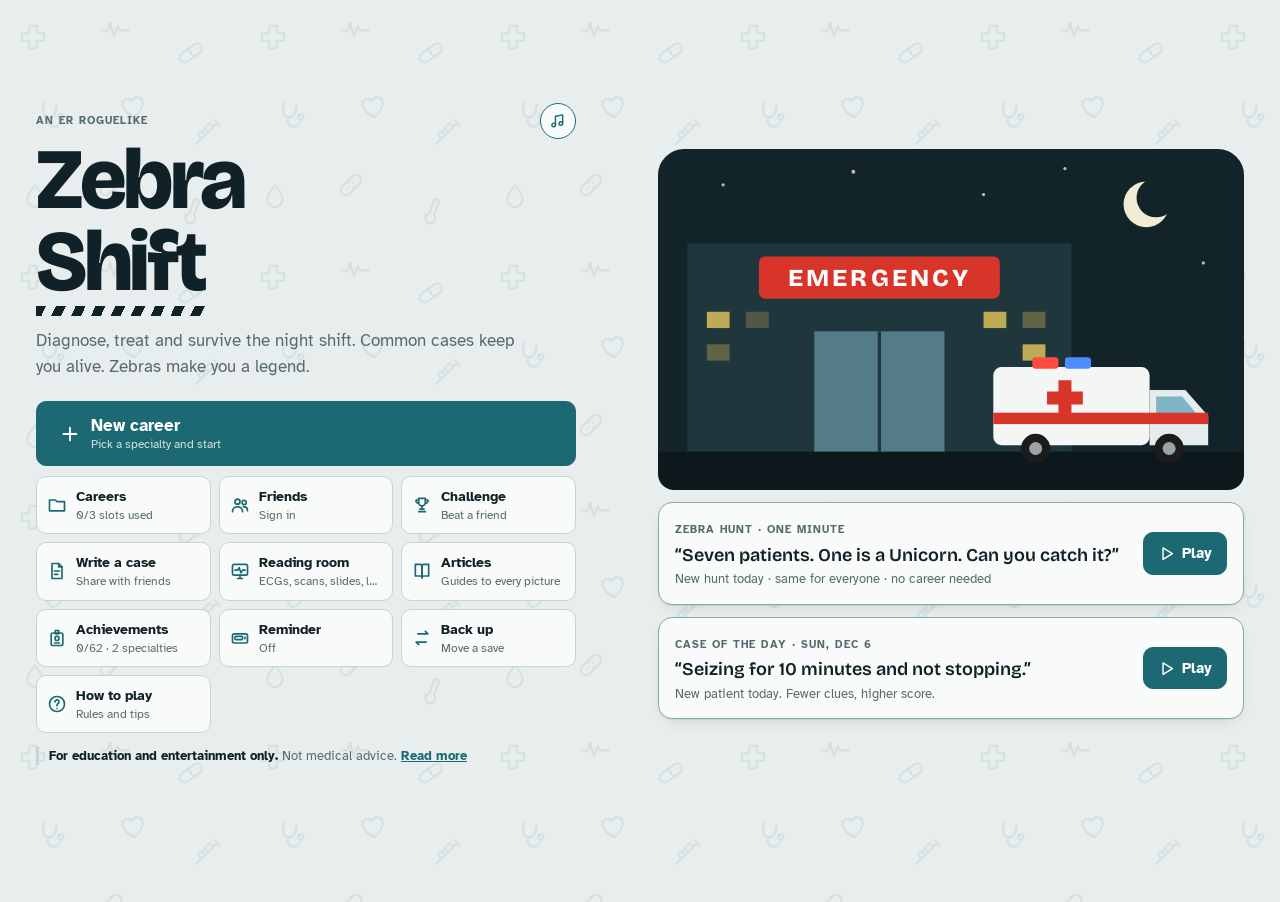
==== index.html @ 0211585c "Zebra Hunt: never use today's Case of the day On about 1 day in 50 both modes drew the same disease," ====
<!doctype html>
<html lang="en">
<head>
<meta charset="utf-8">
<meta name="viewport" content="width=device-width,initial-scale=1,viewport-fit=cover">
<title>Zebra Shift</title>
<meta name="description" content="An ER roguelike: diagnose, treat and survive the night shift.">
<meta name="theme-color" content="#1C6973">
<meta name="apple-mobile-web-app-capable" content="yes">
<meta name="mobile-web-app-capable" content="yes">
<meta name="apple-mobile-web-app-status-bar-style" content="black-translucent">
<meta name="apple-mobile-web-app-title" content="Zebra Shift">
<link rel="manifest" href="manifest.webmanifest">
<link rel="icon" href="icons/favicon.svg" type="image/svg+xml">
<link rel="icon" href="icons/icon-192.png" sizes="192x192" type="image/png">
<link rel="apple-touch-icon" href="icons/apple-touch-icon.png">
<style>:root{color-scheme:light;box-sizing:border-box;padding-top:env(safe-area-inset-top,0px);padding-bottom:env(safe-area-inset-bottom,0px)}html{scroll-padding-top:env(safe-area-inset-top,0px)}body{margin:0;padding:0;font:14px -apple-system,BlinkMacSystemFont,sans-serif;background:#fff;color:#000}img{max-width:100%}[hidden]:not([hidden=until-found i]){display:none!important}</style>
</head>
<body>
<link rel="preconnect" href="https://fonts.googleapis.com">
<link rel="preconnect" href="https://fonts.gstatic.com" crossorigin>
<link rel="stylesheet" href="https://fonts.googleapis.com/css2?family=Atkinson+Hyperlegible:ital,wght@0,400;0,700;1,400&family=Bricolage+Grotesque:opsz,wght@12..96,600;12..96,800&family=JetBrains+Mono:wght@500;700&display=swap">
<style>
/* Layout: sticky HUD over a two-column ER bay — patient chart left, orders + diagnosis right; stacks on phones. */
:root{
  --bg:#E8EEED; --panel:#F8FBFA; --panel-2:#EEF4F3; --ink:#102127; --muted:#566B70; --line:#C6D4D3;
  --scrub:#1C6973; --scrub-ink:#FFFFFF; --scrub-soft:#D5E7E8;
  --alarm:#BE3329; --amber:#B97C0C; --ok:#2C7A4C;
  --t0:#76878A; --t1:#2C7A4C; --t2:#2260A6; --t3:#3A3A3A; --t4:#A87A06;
  --band:#FFFFFF; --band-ink:#14262B;
  --mon-bg:#0A1315; --mon-grid:#13252A; --mon-hr:#5BE38A; --mon-bp:#FF7D6E; --mon-sp:#5FD3F0; --mon-rr:#F2D35B; --mon-t:#E8EEF0;
  --shadow:0 1px 0 rgba(16,33,39,.06),0 6px 18px -10px rgba(16,33,39,.25);
  --f-display:"Bricolage Grotesque","Segoe UI",system-ui,sans-serif;
  --f-body:"Atkinson Hyperlegible","Segoe UI",system-ui,sans-serif;
  --f-mono:"JetBrains Mono",ui-monospace,Consolas,monospace;
}
@media (prefers-color-scheme: dark){:root:not([data-theme="light"]){
  --bg:#0D181B; --panel:#142328; --panel-2:#1A2C31; --ink:#E2EDEB; --muted:#8EA4A8; --line:#283C41;
  --scrub:#4FB0BA; --scrub-ink:#06181B; --scrub-soft:#1B3A3F;
  --alarm:#F0665B; --amber:#E7B04B; --ok:#5DC489;
  --t0:#93A4A7; --t1:#5DC489; --t2:#73A9F2; --t3:#E9EEEF; --t4:#E8BD4E;
  --band:#E9F0EF; --band-ink:#14262B;
  --shadow:0 1px 0 rgba(0,0,0,.3),0 8px 22px -12px rgba(0,0,0,.7);
  color-scheme:dark}}
:root[data-theme="dark"]{
  --bg:#0D181B; --panel:#142328; --panel-2:#1A2C31; --ink:#E2EDEB; --muted:#8EA4A8; --line:#283C41;
  --scrub:#4FB0BA; --scrub-ink:#06181B; --scrub-soft:#1B3A3F;
  --alarm:#F0665B; --amber:#E7B04B; --ok:#5DC489;
  --t0:#93A4A7; --t1:#5DC489; --t2:#73A9F2; --t3:#E9EEEF; --t4:#E8BD4E;
  --band:#E9F0EF; --band-ink:#14262B;
  --shadow:0 1px 0 rgba(0,0,0,.3),0 8px 22px -12px rgba(0,0,0,.7);
  color-scheme:dark}

*{box-sizing:border-box}
html,body{min-height:100%}
body{background:var(--bg);color:var(--ink);font:15px/1.5 var(--f-body);-webkit-font-smoothing:antialiased}
button{font:inherit;color:inherit;cursor:pointer}
button:focus-visible,input:focus-visible,textarea:focus-visible{outline:3px solid var(--scrub);outline-offset:2px}
h1,h2,h3{font-family:var(--f-display);margin:0;text-wrap:balance;letter-spacing:-.01em}
.wrap{max-width:1240px;margin:0 auto;padding-left:max(16px,env(safe-area-inset-left,0px));padding-right:max(16px,env(safe-area-inset-right,0px));padding-block:14px 48px}
body::before{content:"";position:fixed;inset:0 0 auto;height:env(safe-area-inset-top,0px);z-index:25;background:var(--bg)}
/* Background: a slow diagonal drift of line-drawn medical icons, tinted by the theme */
body::after{content:"";position:fixed;top:-240px;left:-240px;width:calc(100% + 480px);height:calc(100% + 480px);z-index:-1;pointer-events:none;background:var(--scrub);opacity:.09;-webkit-mask:url("data:image/svg+xml,%3Csvg xmlns=%22http://www.w3.org/2000/svg%22 width=%22240%22 height=%22240%22 viewBox=%220 0 240 240%22 fill=%22none%22 stroke=%22%23000%22 stroke-width=%221.8%22 stroke-linecap=%22round%22 stroke-linejoin=%22round%22%3E%3Cg transform=%22translate%2818 22%29 rotate%280 15 15%29 scale%281.25%29%22%3E%3Cpath d=%22M9 3h6v6h6v6h-6v6H9v-6H3V9h6z%22/%3E%3C/g%3E%3Cg transform=%22translate%28100 14%29 rotate%280 15 15%29 scale%281.25%29%22%3E%3Cpath d=%22M1 13h5l2-6 3 11 3-8 2 3h7%22/%3E%3C/g%3E%3Cg transform=%22translate%28176 38%29 rotate%28-35 15 15%29 scale%281.25%29%22%3E%3Crect x=%222%22 y=%228%22 width=%2220%22 height=%228%22 rx=%224%22/%3E%3Cpath d=%22M12 8v8%22/%3E%3C/g%3E%3Cg transform=%22translate%2836 100%29 rotate%2810 15 15%29 scale%281.25%29%22%3E%3Cpath d=%22M5 3v6a5 5 0 0 0 10 0V3M10 14v2a5 5 0 0 0 10 0v-2%22/%3E%3Ccircle cx=%2220%22 cy=%2212%22 r=%222%22/%3E%3C/g%3E%3Cg transform=%22translate%28118 92%29 rotate%28-8 15 15%29 scale%281.25%29%22%3E%3Cpath d=%22M12 20s-8-4.8-8-10.5A4.3 4.3 0 0 1 12 7a4.3 4.3 0 0 1 8 2.5C20 15.2 12 20 12 20z%22/%3E%3C/g%3E%3Cg transform=%22translate%28192 118%29 rotate%280 15 15%29 scale%281.25%29%22%3E%3Cpath d=%22M18 2l4 4M20 4l-3 3M17 7l-9.5 9.5-3-3L14 4zM7.5 16.5 3 21M10 8l2 2M7.5 10.5l2 2%22/%3E%3C/g%3E%3Cg transform=%22translate%2820 182%29 rotate%280 15 15%29 scale%281.25%29%22%3E%3Cpath d=%22M12 3s6 6.5 6 11a6 6 0 0 1-12 0c0-4.5 6-11 6-11z%22/%3E%3C/g%3E%3Cg transform=%22translate%2896 170%29 rotate%280 15 15%29 scale%281.25%29%22%3E%3Crect x=%222%22 y=%228%22 width=%2220%22 height=%228%22 rx=%224%22 transform=%22rotate%28-45 12 12%29%22/%3E%3Cpath d=%22M10.5 10.5h.01M13.5 13.5h.01M13.5 10.5h.01M10.5 13.5h.01%22/%3E%3C/g%3E%3Cg transform=%22translate%28178 196%29 rotate%2820 15 15%29 scale%281.25%29%22%3E%3Cpath d=%22M14 14.8V4a2 2 0 0 0-4 0v10.8a4 4 0 1 0 4 0z%22/%3E%3C/g%3E%3C/svg%3E") 0 0/240px 240px repeat;mask:url("data:image/svg+xml,%3Csvg xmlns=%22http://www.w3.org/2000/svg%22 width=%22240%22 height=%22240%22 viewBox=%220 0 240 240%22 fill=%22none%22 stroke=%22%23000%22 stroke-width=%221.8%22 stroke-linecap=%22round%22 stroke-linejoin=%22round%22%3E%3Cg transform=%22translate%2818 22%29 rotate%280 15 15%29 scale%281.25%29%22%3E%3Cpath d=%22M9 3h6v6h6v6h-6v6H9v-6H3V9h6z%22/%3E%3C/g%3E%3Cg transform=%22translate%28100 14%29 rotate%280 15 15%29 scale%281.25%29%22%3E%3Cpath d=%22M1 13h5l2-6 3 11 3-8 2 3h7%22/%3E%3C/g%3E%3Cg transform=%22translate%28176 38%29 rotate%28-35 15 15%29 scale%281.25%29%22%3E%3Crect x=%222%22 y=%228%22 width=%2220%22 height=%228%22 rx=%224%22/%3E%3Cpath d=%22M12 8v8%22/%3E%3C/g%3E%3Cg transform=%22translate%2836 100%29 rotate%2810 15 15%29 scale%281.25%29%22%3E%3Cpath d=%22M5 3v6a5 5 0 0 0 10 0V3M10 14v2a5 5 0 0 0 10 0v-2%22/%3E%3Ccircle cx=%2220%22 cy=%2212%22 r=%222%22/%3E%3C/g%3E%3Cg transform=%22translate%28118 92%29 rotate%28-8 15 15%29 scale%281.25%29%22%3E%3Cpath d=%22M12 20s-8-4.8-8-10.5A4.3 4.3 0 0 1 12 7a4.3 4.3 0 0 1 8 2.5C20 15.2 12 20 12 20z%22/%3E%3C/g%3E%3Cg transform=%22translate%28192 118%29 rotate%280 15 15%29 scale%281.25%29%22%3E%3Cpath d=%22M18 2l4 4M20 4l-3 3M17 7l-9.5 9.5-3-3L14 4zM7.5 16.5 3 21M10 8l2 2M7.5 10.5l2 2%22/%3E%3C/g%3E%3Cg transform=%22translate%2820 182%29 rotate%280 15 15%29 scale%281.25%29%22%3E%3Cpath d=%22M12 3s6 6.5 6 11a6 6 0 0 1-12 0c0-4.5 6-11 6-11z%22/%3E%3C/g%3E%3Cg transform=%22translate%2896 170%29 rotate%280 15 15%29 scale%281.25%29%22%3E%3Crect x=%222%22 y=%228%22 width=%2220%22 height=%228%22 rx=%224%22 transform=%22rotate%28-45 12 12%29%22/%3E%3Cpath d=%22M10.5 10.5h.01M13.5 13.5h.01M13.5 10.5h.01M10.5 13.5h.01%22/%3E%3C/g%3E%3Cg transform=%22translate%28178 196%29 rotate%2820 15 15%29 scale%281.25%29%22%3E%3Cpath d=%22M14 14.8V4a2 2 0 0 0-4 0v10.8a4 4 0 1 0 4 0z%22/%3E%3C/g%3E%3C/svg%3E") 0 0/240px 240px repeat;animation:bgdrift 48s linear infinite;will-change:transform}
@keyframes bgdrift{to{transform:translate3d(240px,240px,0)}}
@media (prefers-color-scheme: dark){:root:not([data-theme="light"]) body::after{opacity:.11}}
:root[data-theme="dark"] body::after{opacity:.11}
@media (min-width:1500px){.wrap,.hud-in{max-width:1400px}}
.label{font-size:11px;text-transform:uppercase;letter-spacing:.09em;color:var(--muted);font-weight:700}
.mono{font-family:var(--f-mono);font-variant-numeric:tabular-nums}
.ic{width:1.15em;height:1.15em;fill:none;stroke:currentColor;stroke-width:2;stroke-linecap:round;stroke-linejoin:round;flex:none;vertical-align:-.2em}

/* HUD */
.hud{position:sticky;top:env(safe-area-inset-top,0px);z-index:20;background:color-mix(in srgb,var(--bg) 88%,transparent);backdrop-filter:blur(8px);border-bottom:1px solid var(--line)}
.hud-in{max-width:1240px;margin:0 auto;padding-block:10px;padding-left:max(16px,env(safe-area-inset-left,0px));padding-right:max(16px,env(safe-area-inset-right,0px));display:flex;flex-wrap:wrap;align-items:center;gap:10px 16px}
.brand{display:flex;align-items:center;gap:10px;font-family:var(--f-display);font-weight:800;font-size:20px;letter-spacing:-.02em}
.brand .z{width:30px;height:30px;border-radius:8px;display:grid;place-items:center;background:repeating-linear-gradient(135deg,#111 0 5px,#f4f4f4 5px 10px)}
.brand .z svg{width:20px;height:20px}
.tabs{display:flex;flex-wrap:wrap;gap:4px;background:var(--panel-2);border:1px solid var(--line);border-radius:10px;padding:3px}
.tabs button{border:0;background:transparent;padding:6px 10px;border-radius:7px;font-weight:700;font-size:13px;color:var(--muted);display:inline-flex;align-items:center;gap:6px}
.tabs button[aria-pressed="true"]{background:var(--panel);color:var(--ink);box-shadow:var(--shadow)}
.tabs .dot{display:inline-block;min-width:18px;padding:0 5px;border-radius:9px;background:var(--scrub);color:var(--scrub-ink);font-size:11px;line-height:18px}
.stats{margin-left:auto;display:flex;flex-wrap:wrap;gap:6px 16px;align-items:center}
.stat{display:flex;flex-direction:column;line-height:1.15}
.stat .label{display:inline-flex;align-items:center;gap:4px}
.stat .label .ic{width:12px;height:12px}
.stat b{font-family:var(--f-mono);font-size:16px;font-variant-numeric:tabular-nums}
.rep{display:flex;gap:3px}
.rep svg{width:17px;height:17px}
.drchip{display:flex;align-items:center;gap:8px;border:1px solid var(--line);background:var(--panel);border-radius:99px;padding:3px 12px 3px 3px;text-align:left;line-height:1.1}
.drchip b{font-size:13px;display:block}
.drchip small{font-size:11px;color:var(--muted)}
.mini{width:30px;height:30px;border-radius:50%;flex:none}

/* generic */
.panel{background:var(--panel);border:1px solid var(--line);border-radius:14px;box-shadow:var(--shadow)}
.btn{border:1px solid var(--line);background:var(--panel);border-radius:10px;padding:9px 14px;font-weight:700;display:inline-flex;align-items:center;gap:7px}
.btn:hover:not(:disabled){border-color:var(--scrub)}
.btn.primary{background:var(--scrub);border-color:var(--scrub);color:var(--scrub-ink)}
.btn.primary:hover:not(:disabled){filter:brightness(1.08)}
.btn.danger{color:var(--alarm)}
.btn:disabled{opacity:.45;cursor:not-allowed}
.tier{display:inline-flex;align-items:center;gap:5px;font-size:11px;font-weight:700;text-transform:uppercase;letter-spacing:.08em;padding:2px 8px;border-radius:99px;border:1.5px solid currentColor;white-space:nowrap}
.tier.t0{color:var(--t0)} .tier.t1{color:var(--t1)} .tier.t2{color:var(--t2)} .tier.t4{color:var(--t4)}
.tier.t3{color:#111;border-color:#111;background:repeating-linear-gradient(120deg,#fff 0 6px,#e6e6e6 6px 12px)}
.tier.t3 span{background:#fff;padding:0 3px;border-radius:3px}
.tier.t4{background:color-mix(in srgb,var(--t4) 14%,transparent)}
.intro{display:flex;gap:14px;align-items:flex-start;padding:12px 16px;margin-bottom:14px;background:var(--scrub-soft);border-radius:12px;border:1px solid color-mix(in srgb,var(--scrub) 30%,transparent)}
.intro p{margin:0;max-width:95ch}
.intro .x{margin-left:auto;border:0;background:transparent;font-size:20px;line-height:1;color:var(--muted);padding:2px 6px}
.hint{font-size:13px;color:var(--muted);margin:8px 0 0}

/* bay */
.bay{display:grid;grid-template-columns:minmax(0,1.35fr) minmax(0,1fr);gap:16px;align-items:start}
@media (max-width:1000px){.bay{grid-template-columns:minmax(0,1.15fr) minmax(0,1fr);gap:12px}}
.col{display:flex;flex-direction:column;gap:14px;min-width:0}
.band{position:relative;background:var(--band);color:var(--band-ink);border-radius:999px;padding:8px 22px 8px 26px;display:flex;align-items:center;gap:14px;flex-wrap:wrap;box-shadow:var(--shadow);border:1px solid rgba(0,0,0,.08)}
.band::before{content:"";position:absolute;left:10px;top:50%;width:8px;height:8px;margin-top:-4px;border-radius:50%;background:#B9C4C3;box-shadow:inset 0 1px 2px rgba(0,0,0,.4)}
.band .who{min-width:0}
.band .who b{font-family:var(--f-display);font-size:19px;letter-spacing:-.01em;display:block;line-height:1.2}
.band .who span{font-family:var(--f-mono);font-size:12px;color:#4C5F63}
.avatar{width:54px;height:54px;flex:none;border-radius:50%;margin-left:-6px}
.barcode{height:30px;width:96px;flex:none;background:repeating-linear-gradient(90deg,#14262B 0 2px,transparent 2px 3px,#14262B 3px 4px,transparent 4px 7px,#14262B 7px 10px,transparent 10px 11px);opacity:.85;margin-left:auto}
.gr{font-size:11px;font-weight:700;letter-spacing:.08em;text-transform:uppercase;background:#14262B;color:#F4D35E;padding:3px 9px;border-radius:99px}

.scene{position:relative;overflow:hidden;padding:0}
.scene svg{display:block;width:100%;height:auto}
.avpu{position:absolute;top:10px;left:10px;font-size:12px;font-weight:700;background:var(--panel);border:1px solid var(--line);border-radius:99px;padding:3px 10px;display:inline-flex;align-items:center;gap:6px}
.avpu i{width:8px;height:8px;border-radius:50%;background:var(--ok)}
.avpu.warn i{background:var(--amber)} .avpu.crit i{background:var(--alarm);animation:blink 1s steps(2,end) infinite}
.shake{animation:shake .18s linear infinite}
.shiver{animation:shiver .12s linear infinite}
@keyframes shake{25%{transform:translate(1.2px,-.8px)}50%{transform:translate(-1px,.8px)}75%{transform:translate(.8px,1px)}}
@keyframes shiver{50%{transform:translateX(.7px)}}
.alarm{animation:alarm 1s ease-in-out infinite}
@keyframes alarm{0%,100%{opacity:0}50%{opacity:.22}}

.monitor{background:var(--mon-bg);border-radius:14px;padding:10px 12px 12px;color:var(--mon-t);border:1px solid #1d2f34}
.monitor canvas{display:block;width:100%;height:58px;border-radius:6px;background:
  linear-gradient(var(--mon-grid) 1px,transparent 1px) 0 0/100% 14.5px,
  linear-gradient(90deg,var(--mon-grid) 1px,transparent 1px) 0 0/14.5px 100%}
.vitals{display:grid;grid-template-columns:repeat(5,minmax(0,1fr));gap:6px;margin-top:8px}
@media (max-width:520px){.vitals{grid-template-columns:repeat(3,minmax(0,1fr))}}
.vital{padding:4px 6px;border-left:2px solid currentColor;min-width:0}
.vital small{display:block;font:700 10px/1.2 var(--f-body);letter-spacing:.1em;opacity:.8}
.vital b{font:700 22px/1.15 var(--f-mono);font-variant-numeric:tabular-nums;white-space:nowrap}
.vital b i{font-style:normal;font-size:12px;opacity:.7;margin-left:2px}
.vital.ab b{animation:blink 1.4s steps(2,end) infinite}
@keyframes blink{50%{opacity:.45}}

.cc{padding:14px 18px}
.cc q{display:block;font-family:var(--f-display);font-weight:600;font-size:22px;line-height:1.25;quotes:"\201C" "\201D";margin-top:4px}
.flags{display:flex;gap:8px;flex-wrap:wrap;margin-top:10px}
.flag{font-size:12px;font-weight:700;border-radius:6px;padding:3px 8px;background:var(--panel-2);border:1px dashed var(--line);display:inline-flex;align-items:center;gap:5px}
.chart{display:grid;grid-template-columns:repeat(2,minmax(0,1fr));gap:12px}
@media (max-width:620px){.chart{grid-template-columns:minmax(0,1fr)}}
.sec{padding:12px 14px;min-width:0}
.sec header{display:flex;justify-content:space-between;align-items:baseline;margin-bottom:6px}
.sec h3{font-size:15px;display:flex;align-items:center;gap:7px}
.sec h3 .ic{color:var(--scrub)}
.sec ul{list-style:none;margin:0;padding:0;display:flex;flex-direction:column;gap:6px}
.sec li{padding:7px 10px;border-radius:8px;background:var(--panel-2);font-size:14px}
.sec li.lock{background:transparent;border:1px dashed var(--line);color:var(--muted);font-style:italic}
.sec li.new{animation:pop .5s ease-out}
.sec li.empty{background:transparent;color:var(--muted);font-style:italic;padding:2px 0}
.sec li.none{display:none;background:transparent;color:var(--muted);font-style:italic;padding:2px 0}
.pinbar,.emvit{display:none}
details.entry summary{list-style:none;cursor:pointer;display:flex;flex-direction:column;gap:5px}
details.entry summary::-webkit-details-marker{display:none}
details.entry[open]{border-color:var(--scrub)}
details.entry .pearl{margin:6px 0 0;font-size:13px}
@keyframes pop{from{background:var(--scrub-soft);transform:translateY(-3px)}}

.orders{padding:14px}
.stab{display:flex;align-items:center;justify-content:space-between;margin-bottom:6px}
.segs{display:flex;gap:3px;margin-bottom:14px}
.segs i{flex:1;height:12px;border-radius:3px;background:var(--panel-2);border:1px solid var(--line)}
.segs i.on{background:var(--ok);border-color:transparent}
.segs.mid i.on{background:var(--amber)} .segs.low i.on{background:var(--alarm)}
.ordgrid{display:grid;grid-template-columns:repeat(2,minmax(0,1fr));gap:8px}
.ord{display:flex;align-items:center;gap:10px;text-align:left;border:1px solid var(--line);background:var(--panel-2);border-radius:10px;padding:9px 11px}
.ord:hover:not(:disabled){border-color:var(--scrub);background:var(--scrub-soft)}
.ord:disabled{opacity:.45;cursor:not-allowed}
.ord .oi{width:36px;height:36px;border-radius:9px;display:grid;place-items:center;background:var(--panel);border:1px solid var(--line);color:var(--scrub);flex:none}
.ord .oi .ic{width:20px;height:20px}
.ord .ot{display:flex;flex-direction:column;gap:1px;min-width:0}
.ord b{font-size:15px}
.ord span span{font-size:12px}
.ord .ot>span{font-size:12px;color:var(--muted)}
.ord .c{font-family:var(--f-mono);font-weight:700;color:var(--alarm)}
.ord .c.free{color:var(--ok)}
.consult{margin-top:14px;display:flex;flex-direction:column;gap:6px}
.cons{display:flex;align-items:center;gap:9px;text-align:left;border:1px solid var(--line);background:var(--panel);border-radius:10px;padding:5px 10px 5px 5px}
.cons:hover:not(:disabled){border-color:var(--scrub)}
.cons:disabled{opacity:.5;cursor:not-allowed}
.cons b{font-size:13px;display:block}
.cons small{font-size:12px;color:var(--muted)}

.dx{padding:14px}
.dx h2{font-size:18px;margin-bottom:8px}
.combo{position:relative;display:flex;gap:8px}
.combo input{flex:1;min-width:0;font:inherit;padding:10px 12px;border-radius:10px;border:1.5px solid var(--line);background:var(--panel-2);color:var(--ink)}
.combo input:focus{border-color:var(--scrub);outline:none}
.list{position:absolute;left:0;right:0;top:calc(100% + 4px);z-index:5;background:var(--panel);border:1px solid var(--line);border-radius:10px;box-shadow:var(--shadow);max-height:260px;overflow:auto;padding:4px}
.list button{display:flex;justify-content:space-between;gap:8px;width:100%;text-align:left;border:0;background:transparent;padding:7px 9px;border-radius:7px;font-size:14px}
.list button[aria-selected="true"],.list button:hover{background:var(--scrub-soft)}
.list small{color:var(--muted)}
.guesses{list-style:none;margin:12px 0 0;padding:0;display:flex;flex-direction:column;gap:6px}
.guesses li{display:flex;flex-wrap:wrap;align-items:center;gap:6px 8px;padding:7px 10px;border-radius:8px;border:1px solid var(--line)}
.guesses li s{color:var(--muted);flex:1 1 140px;min-width:0}
.chip{font-size:11px;font-weight:700;padding:2px 7px;border-radius:5px;letter-spacing:.03em;white-space:nowrap;display:inline-flex;align-items:center;gap:4px}
.chip .ic{width:12px;height:12px}
.chip.y{background:color-mix(in srgb,var(--ok) 20%,transparent);color:var(--ok)}
.chip.n{background:var(--panel-2);color:var(--muted)}
.chip.u{background:color-mix(in srgb,var(--amber) 20%,transparent);color:var(--amber)}
.tx{display:flex;flex-direction:column;gap:8px;margin-top:6px}
.tx button{text-align:left;border:1.5px solid var(--line);background:var(--panel-2);border-radius:10px;padding:11px 13px;font-weight:700;display:flex;align-items:center;gap:10px}
.tx button .ic{color:var(--scrub);width:18px;height:18px}
.tx button:hover:not(:disabled){border-color:var(--scrub);background:var(--scrub-soft)}
.tx button:disabled{opacity:.4;cursor:not-allowed;text-decoration:line-through}
.result{padding:16px}
.result h2{font-size:24px;margin:6px 0 4px}
.verdict{font-family:var(--f-display);font-weight:800;font-size:13px;letter-spacing:.1em;text-transform:uppercase;display:inline-flex;align-items:center;gap:6px}
.verdict .ic{width:18px;height:18px}
.verdict.good{color:var(--ok)} .verdict.bad{color:var(--alarm)} .verdict.meh{color:var(--amber)}
.bd{margin:12px 0;display:grid;grid-template-columns:1fr auto;gap:3px 16px;font-size:14px}
.bd span:nth-child(even){font-family:var(--f-mono);text-align:right}
.bd .tot{border-top:1px solid var(--line);padding-top:5px;font-weight:700}
.pearl{font-size:14px;background:var(--panel-2);border-radius:8px;padding:9px 11px;margin:10px 0}

/* break / over */
.center{max-width:880px;margin:10px auto;padding:22px}
.center h1{font-size:clamp(26px,4vw,38px)}
.perks{display:grid;grid-template-columns:repeat(auto-fit,minmax(200px,1fr));gap:12px;margin-top:16px}
.perk{text-align:left;border:1.5px solid var(--line);background:var(--panel-2);border-radius:12px;padding:14px;display:flex;flex-direction:column;gap:6px}
.perk:hover{border-color:var(--scrub);background:var(--scrub-soft)}
.perk b{font-family:var(--f-display);font-size:18px}
.pi,.tile{width:42px;height:42px;border-radius:11px;display:grid;place-items:center;background:var(--panel);border:1px solid var(--line);color:var(--scrub)}
.pi .ic,.tile .ic{width:22px;height:22px}
.sumgrid{display:grid;grid-template-columns:repeat(auto-fit,minmax(150px,1fr));gap:10px;margin:16px 0}
.sum{background:var(--panel-2);border-radius:10px;padding:10px 12px}
.sum b{display:block;font:700 22px/1.2 var(--f-mono)}
.overart{width:120px;height:auto;max-width:100%;float:right;margin:0 0 8px 12px}

/* gacha */
.req{display:grid;grid-template-columns:minmax(0,1fr) minmax(0,300px);gap:16px;align-items:start}
@media (max-width:860px){.req{grid-template-columns:minmax(0,1fr)}}
.cabinet{padding:18px}
.cabinet h1,.pagehead h1{font-size:clamp(24px,3.4vw,32px)}
.cabinet p{color:var(--muted);max-width:62ch;margin:6px 0 0}
.cabwrap{display:flex;gap:18px;align-items:center;flex-wrap:wrap}
.cab{width:150px;max-width:100%;height:auto;flex:none}
.cab.go .dw.hit{animation:drawerOut 1.1s cubic-bezier(.2,.8,.2,1) both}
@keyframes drawerOut{35%{transform:translateY(5px) scale(1.06)}}
.cab .glow{opacity:0}
.cab.go .glow{animation:glow 1.2s ease-out both}
@keyframes glow{30%{opacity:.9}100%{opacity:0}}
.pullrow{display:flex;flex-wrap:wrap;gap:10px;margin:16px 0 6px;align-items:center}
.pullrow .btn{padding:12px 18px}
.pity{margin:10px 0 0;font-size:13px;color:var(--muted)}
.pity .bar{height:6px;border-radius:3px;background:var(--panel-2);margin-top:4px;overflow:hidden}
.pity .bar i{display:block;height:100%;background:var(--t4)}
.cards{display:grid;grid-template-columns:repeat(auto-fill,minmax(150px,1fr));gap:10px;margin-top:16px}
.card{position:relative;border-radius:12px;padding:12px;min-height:150px;display:flex;flex-direction:column;gap:6px;border:1.5px solid var(--line);background:var(--panel-2);animation:drawer .55s cubic-bezier(.2,.8,.2,1.2) both;text-align:left;font:inherit;color:inherit}
@keyframes drawer{from{transform:translateY(14px) scale(.96);opacity:0}}
.card .stars{font-size:13px;letter-spacing:1px}
.card b{font-family:var(--f-display);font-size:16px;line-height:1.2}
.card p{margin:0;font-size:12.5px;color:var(--muted)}
.card .tag{position:absolute;top:10px;right:10px;font-size:10px;font-weight:800;letter-spacing:.08em;padding:2px 6px;border-radius:4px;background:var(--scrub);color:var(--scrub-ink)}
.card.r0 .stars,.card.r0 .tile{color:var(--t0)}
.card.r1{border-color:var(--t2)} .card.r1 .stars,.card.r1 .tile{color:var(--t2)}
.card.r2{border-color:#8A5CC9;background:color-mix(in srgb,#8A5CC9 10%,var(--panel-2))} .card.r2 .stars,.card.r2 .tile{color:#8A5CC9}
.card.r3{border-color:var(--t4);background:color-mix(in srgb,var(--t4) 14%,var(--panel-2));box-shadow:0 0 0 3px color-mix(in srgb,var(--t4) 25%,transparent)} .card.r3 .stars,.card.r3 .tile{color:var(--t4)}
.rates{padding:16px;font-size:14px}
.rates table{width:100%;border-collapse:collapse;margin-top:6px}
.rates td{padding:5px 0;border-bottom:1px solid var(--line)}
.rates td:last-child{text-align:right;font-family:var(--f-mono)}
.rates ul{padding-left:18px;margin:10px 0 0;color:var(--muted);font-size:13px}

/* loadout & casebook */
.pagehead{display:flex;flex-wrap:wrap;align-items:end;justify-content:space-between;gap:10px}
.slots{display:grid;grid-template-columns:repeat(4,minmax(0,1fr));gap:10px;margin:12px 0 18px}
@media (max-width:620px){.slots{grid-template-columns:repeat(2,minmax(0,1fr))}}
.slot{min-height:120px;border:1.5px dashed var(--line);border-radius:12px;display:flex;align-items:center;justify-content:center;color:var(--muted);font-size:13px;text-align:center;padding:8px}
.slot .card{width:100%;min-height:110px;animation:none;cursor:pointer}
.owned{display:grid;grid-template-columns:repeat(auto-fill,minmax(170px,1fr));gap:10px}
.owned .card{animation:none;cursor:pointer}
.owned .card.eq{outline:2.5px solid var(--scrub);outline-offset:2px}
.owned .card.locked{opacity:.45;cursor:default;border-style:dashed}
.book{display:grid;grid-template-columns:repeat(auto-fill,minmax(210px,1fr));gap:8px;margin-top:12px}
.entry{padding:10px 12px;border-radius:10px;border:1px solid var(--line);background:var(--panel);display:flex;flex-direction:column;gap:5px;min-width:0}
.entry.unk{background:transparent;border-style:dashed;color:var(--muted)}
.entry b{font-size:14px;display:flex;align-items:center;gap:6px}
.entry .ic{color:var(--scrub)} .entry.unk .ic{color:var(--muted)}
.entry small{color:var(--muted);font-size:12px}

/* staff room */
.room{padding:0;overflow:hidden}
.room svg{display:block;width:100%;height:auto}
.talk{display:flex;gap:14px;align-items:center;padding:14px 16px;border-top:1px solid var(--line)}
.talk .avatar{width:64px;height:64px;margin:0}
.talk p{margin:0;font-size:16px;max-width:70ch}
.talk q{quotes:"\201C" "\201D"}
.staffgrid{display:grid;grid-template-columns:repeat(auto-fill,minmax(250px,1fr));gap:12px;margin-top:14px}
.staff{padding:14px;display:flex;flex-direction:column;gap:8px}
.staff header{display:flex;gap:12px;align-items:center}
.staff header .avatar{width:58px;height:58px;margin:0}
.staff h3{font-size:17px}
.staff .role{font-size:13px;color:var(--muted)}
.hearts{display:flex;gap:3px;color:var(--alarm)}
.hearts svg{width:16px;height:16px}
.abil{font-size:13px;background:var(--panel-2);border-radius:8px;padding:8px 10px}
.abil b{display:block}
.staff .row{display:flex;gap:8px;flex-wrap:wrap}

/* menu */
.menu{display:grid;grid-template-columns:minmax(0,1fr) minmax(0,1fr);gap:22px;align-items:center;min-height:calc(100vh - 80px);padding-block:20px}
@media (max-width:860px){.menu{grid-template-columns:minmax(0,1fr);min-height:0}}
.logo{font-family:var(--f-display);font-weight:800;font-size:clamp(44px,8vw,86px);line-height:.95;letter-spacing:-.04em;margin:0}
.logo span{display:inline-block;padding-bottom:14px;background:repeating-linear-gradient(115deg,var(--ink) 0 9px,transparent 9px 18px) left bottom/100% 10px no-repeat}
.tagline{font-size:18px;color:var(--muted);max-width:44ch;margin:14px 0 22px}
.menubtns{display:flex;flex-direction:column;gap:10px;max-width:380px}
.menubtns .btn{justify-content:flex-start;padding:13px 16px;font-size:16px}
.menubtns .btn small{margin-left:auto;font-weight:400;color:inherit;opacity:.75;font-size:12px}
.menuart{width:100%;height:auto;border-radius:16px;display:block}
.blink-r{animation:lightR 1s steps(2,end) infinite} .blink-b{animation:lightR 1s steps(2,end) infinite reverse}
@keyframes lightR{50%{opacity:.25}}
.slotgrid{display:grid;grid-template-columns:repeat(auto-fit,minmax(240px,1fr));gap:12px;margin-top:14px}
.slotcard{padding:14px;display:flex;flex-direction:column;gap:10px}
.slotcard header{display:flex;gap:12px;align-items:center}
.slotcard .avatar{width:60px;height:60px;margin:0}
.slotcard dl{display:grid;grid-template-columns:auto 1fr;gap:2px 12px;margin:0;font-size:13px}
.slotcard dt{color:var(--muted)} .slotcard dd{margin:0;font-family:var(--f-mono)}
.slotcard.empty{border-style:dashed;align-items:flex-start;justify-content:center;min-height:180px;color:var(--muted)}
.code{width:100%;min-height:90px;font:12px/1.4 var(--f-mono);padding:10px;border-radius:10px;border:1px solid var(--line);background:var(--panel-2);color:var(--ink);resize:vertical}
.helpl{margin:0;padding-left:20px;display:flex;flex-direction:column;gap:6px;max-width:70ch}

/* character creator */
.create{display:grid;grid-template-columns:minmax(0,300px) minmax(0,1fr);gap:16px;align-items:start}
@media (max-width:760px){.create{grid-template-columns:minmax(0,1fr)}}
.preview{padding:20px;text-align:center;position:sticky;top:16px}
.preview .avatar{width:180px;height:180px;margin:0 auto 12px;display:block}
.preview h2{font-size:24px}
.form{padding:18px;display:flex;flex-direction:column;gap:18px}
.field{display:flex;flex-direction:column;gap:8px}
.field input[type=text]{font:inherit;padding:10px 12px;border-radius:10px;border:1.5px solid var(--line);background:var(--panel-2);color:var(--ink);max-width:360px}
.opts{display:flex;flex-wrap:wrap;gap:8px}
.opt{border:1.5px solid var(--line);background:var(--panel-2);border-radius:10px;padding:8px 12px;font-weight:700;font-size:14px}
.opt[aria-pressed="true"]{border-color:var(--scrub);background:var(--scrub-soft)}
.optcards{display:grid;grid-template-columns:repeat(auto-fill,minmax(190px,1fr));gap:8px}
.optcard{text-align:left;border:1.5px solid var(--line);background:var(--panel-2);border-radius:10px;padding:10px 12px;display:flex;flex-direction:column;gap:3px}
.optcard[aria-pressed="true"]{border-color:var(--scrub);background:var(--scrub-soft)}
.optcard span{font-size:13px;color:var(--muted)}
.sw{width:34px;height:34px;border-radius:50%;border:2px solid var(--line);padding:0}
.sw[aria-pressed="true"]{outline:3px solid var(--scrub);outline-offset:2px}

/* emergency */
.emov{position:fixed;inset:0;z-index:40;background:rgba(30,6,6,.66);display:flex;align-items:flex-start;justify-content:center;overflow:auto;padding:calc(16px + env(safe-area-inset-top,0px)) 16px calc(24px + env(safe-area-inset-bottom,0px))}
.emcard{width:min(1000px,100%);background:var(--panel);border-radius:16px;border:3px solid var(--alarm);box-shadow:0 0 0 0 rgba(229,72,77,.5);animation:empulse 1.4s infinite;overflow:hidden}
.emcard.done{animation:none}
@keyframes empulse{50%{box-shadow:0 0 0 10px rgba(229,72,77,0)}}
.emhead{background:var(--alarm);color:#fff;padding:12px 16px;display:flex;align-items:center;gap:14px}
.emhead h2{font-size:clamp(18px,3vw,26px);letter-spacing:.02em}
.emhead p{margin:0;font-size:13px;opacity:.9}
.ring{margin-left:auto;position:relative;width:62px;height:62px;flex:none}
.ring svg{width:62px;height:62px;transform:rotate(-90deg)}
.ring b{position:absolute;inset:0;display:grid;place-items:center;font:700 18px var(--f-mono)}
.embody{display:grid;grid-template-columns:minmax(0,1.1fr) minmax(0,1fr);gap:14px;padding:14px}
@media (max-width:820px){.embody{grid-template-columns:minmax(0,1fr)}}
.emclues{list-style:none;margin:0;padding:0;display:flex;flex-direction:column;gap:6px}
.emclues li{padding:7px 10px;border-radius:8px;background:var(--panel-2);font-size:14px;display:flex;gap:8px;align-items:flex-start;animation:pop .5s ease-out}
.emclues li .ic{color:var(--scrub);margin-top:2px}
.emclues li.lock{background:transparent;border:1px dashed var(--line);color:var(--muted);font-style:italic;animation:none}
.emopts{display:grid;grid-template-columns:repeat(2,minmax(0,1fr));gap:8px;margin-top:8px}
@media (max-width:520px){.emopts{grid-template-columns:minmax(0,1fr)}}
.emopts button{text-align:left;border:1.5px solid var(--line);background:var(--panel-2);border-radius:10px;padding:11px 12px;font-weight:700}
.emopts button:hover:not(:disabled){border-color:var(--alarm)}
.emopts button:disabled{opacity:.4;text-decoration:line-through;cursor:not-allowed}
.arrive{display:flex;align-items:center;justify-content:center;min-height:120px;font-family:var(--f-display);font-size:24px;font-weight:800;color:var(--alarm);animation:blink 0.8s steps(2,end) infinite}
.hurry .ring b{color:#FFE27A}

/* ER floor */
.floorbar{display:flex;flex-wrap:wrap;align-items:center;gap:10px 26px;padding:12px 16px;margin-bottom:14px}
.fb-clock b{display:block;font-size:30px;line-height:1.05}
.fb-stat b{display:block;font-size:20px}
.fb-stat,.fb-clock{display:flex;flex-direction:column}
.warnc{color:var(--alarm)}
.fb-btns{margin-left:auto;display:flex;gap:8px}
.pausebar{background:var(--amber);color:#1b1404;font-weight:700;padding:8px 14px;border-radius:10px;margin:-6px 0 14px}
.beds{display:grid;grid-template-columns:repeat(auto-fill,minmax(270px,1fr));gap:12px}
.bedcard{position:relative;text-align:left;font:inherit;color:inherit;background:var(--panel);border:1.5px solid var(--line);border-radius:14px;box-shadow:var(--shadow);padding:10px 12px 12px;display:flex;flex-direction:column;gap:6px;min-width:0}
button.bedcard{cursor:pointer}
button.bedcard:hover{border-color:var(--scrub)}
.bedcard header{display:flex;align-items:center;gap:8px;flex-wrap:wrap}
.bedcard header b{font-family:var(--f-display);font-size:16px}
.bedcard svg:not(.ic){display:block;width:100%;height:auto;border-radius:8px}
.bedcard.empty{border-style:dashed;opacity:.85}
.bedcard.locked{border-style:dashed;background:transparent;box-shadow:none;color:var(--muted);justify-content:center;min-height:120px}
.bedcard.locked p{margin:0;display:flex;gap:6px;align-items:center}
.bedcard.crit{border-color:var(--alarm);box-shadow:0 0 0 3px color-mix(in srgb,var(--alarm) 25%,transparent)}
.bedcard.warn{border-color:var(--amber)}
.bedcard.new{border-color:var(--scrub)}
.bedcard.ok{opacity:.8}
.esi{font-size:11px;font-weight:800;letter-spacing:.04em;color:#fff;background:var(--esi);padding:2px 8px;border-radius:99px;white-space:nowrap}
.bcwho{display:flex;align-items:baseline;gap:8px}
.bcwho b{font-size:15px}.bcwho span{font-family:var(--f-mono);font-size:12px;color:var(--muted)}
.bccc{margin:0;font-size:14px;display:flex;gap:6px;align-items:flex-start}
.bccc .ic{color:var(--scrub);margin-top:2px}
.sbar{height:7px;border-radius:4px;background:var(--panel-2);overflow:hidden;border:1px solid var(--line)}
.sbar i{display:block;height:100%;background:var(--ok)}
.sbar i.mid{background:var(--amber)}.sbar i.low{background:var(--alarm)}
.bcst{margin:0;font-size:13px;font-weight:700;display:flex;gap:6px;align-items:center}
.bedcard.crit .bcst{color:var(--alarm);animation:blink 1s steps(2,end) infinite}
.bcvit{margin:0;font-size:12px;color:var(--muted)}
.waiting{padding:12px 14px;margin-top:14px}
.waiting header{display:flex;justify-content:space-between;align-items:center;gap:10px;margin-bottom:8px;flex-wrap:wrap}
.waiting h3{font-size:16px;display:flex;gap:8px;align-items:center}
.wq{display:grid;grid-template-columns:repeat(auto-fill,minmax(260px,1fr));gap:8px}
.wchip{display:flex;align-items:center;gap:10px;border:1px solid var(--line);border-radius:10px;padding:6px 10px;background:var(--panel-2);min-width:0}
.wchip>div{flex:1;min-width:0}
.wchip b{display:block;font-size:13px}.wchip span{font-size:12px;color:var(--muted)}
.wchip .esi{color:#fff}
.wt{font-size:12px}
.bedstrip{display:flex;flex-wrap:wrap;gap:6px;align-items:center;margin-bottom:12px}
.bs{border:1.5px solid var(--line);background:var(--panel);border-radius:9px;padding:4px 10px;font-weight:700;font-size:13px;display:flex;flex-direction:column;line-height:1.15;text-align:left}
.bs small{font-weight:400;color:var(--muted);font-size:11px}
.bs.cur{border-color:var(--scrub);background:var(--scrub-soft)}
.bs.crit{border-color:var(--alarm);color:var(--alarm)}.bs.warn{border-color:var(--amber)}
.bs:disabled{opacity:.45}
.fbclock{margin-left:auto;font-size:18px;font-weight:700}
.procs{display:flex;flex-direction:column;gap:8px;margin-top:8px}
.proc{display:flex;align-items:center;gap:10px;border:1px solid var(--line);border-radius:10px;padding:8px 10px;background:var(--panel-2)}
.proc>div{flex:1;min-width:0}.proc b{display:block}.proc span{font-size:13px;color:var(--muted)}
.proc.ok{opacity:.7}
.dispo{display:grid;grid-template-columns:repeat(2,minmax(0,1fr));gap:8px;margin-top:8px}
.dispo button{display:flex;align-items:center;gap:10px;border:1.5px solid var(--line);background:var(--panel-2);border-radius:10px;padding:14px 12px;font-weight:700;text-align:left}
.dispo button:hover{border-color:var(--scrub);background:var(--scrub-soft)}
.dispo .ic{width:22px;height:22px;color:var(--scrub)}
.arrestp{padding:16px;border:2px solid var(--alarm);animation:empulse 1.4s infinite}
.arrestp h2{font-size:22px;margin:6px 0}
.btn.big{padding:14px 22px;font-size:17px}
/* procedures & CPR overlay */
.emov.minov{z-index:55;background:rgba(10,20,22,.7)}
.minicard{width:min(560px,100%);padding:18px;display:flex;flex-direction:column;gap:10px}
.minihead{display:flex;gap:12px;align-items:center;color:var(--scrub)}
.minihead .ic{width:30px;height:30px}
.minihead h2{font-size:22px;color:var(--ink)}
.minimsg{margin:0;padding:8px 10px;border-radius:8px;background:color-mix(in srgb,var(--amber) 20%,transparent);font-weight:700}
.scope svg{width:100%;max-width:300px;display:block;margin:0 auto}
.track{position:relative;height:26px;border-radius:13px;background:var(--panel-2);border:1px solid var(--line);overflow:hidden}
.track .zone{position:absolute;top:0;bottom:0;background:color-mix(in srgb,var(--ok) 45%,transparent)}
.track .mk{position:absolute;top:-2px;bottom:-2px;width:4px;margin-left:-2px;background:var(--ink);border-radius:2px}
.wrist svg{width:100%;max-width:360px;display:block;margin:0 auto}
.pips{display:flex;gap:8px;justify-content:center}
.pips i{width:16px;height:16px;border-radius:50%;border:2px solid var(--alarm)}
.pips i.on{background:var(--alarm)}
.hint.center{text-align:center}
.btn.wide{width:100%;justify-content:center;user-select:none;-webkit-user-select:none;touch-action:manipulation}
.cordpath{stroke:#f4f0ea;transition:stroke .08s}
#cords.aligned .cordpath{stroke:#5BE38A}
.minimsg.good{background:color-mix(in srgb,var(--ok) 22%,transparent)}
.us{width:100%;max-width:320px;display:block;margin:0 auto;border-radius:10px;background:#000}
.slots3{display:flex;gap:10px;justify-content:center}
.slots3 span{width:44px;height:44px;border-radius:50%;border:2px dashed var(--line);display:grid;place-items:center;font:700 16px var(--f-mono);color:var(--muted)}
.slots3 span.on{border-style:solid;border-color:var(--ok);color:var(--ok)}
.slots3 .ic{width:22px;height:22px}
.tools3{display:grid;grid-template-columns:repeat(3,minmax(0,1fr));gap:10px}
.tool{display:flex;flex-direction:column;align-items:center;gap:8px;border:1.5px solid var(--line);background:var(--panel-2);border-radius:12px;padding:16px 8px;font-weight:700}
.tool .ic{width:34px;height:34px;color:var(--scrub)}
.tool:hover:not(:disabled){border-color:var(--scrub);background:var(--scrub-soft)}
.tool:disabled{opacity:.35}
.land{width:100%;max-width:300px;display:block;margin:0 auto;cursor:crosshair;touch-action:manipulation}
.cprwrap{display:flex;gap:16px;align-items:center;flex-wrap:wrap}
.chest{width:150px;height:auto}
.chest.press{animation:press .18s ease-out}
@keyframes press{50%{transform:scaleY(.82) translateY(6px)}}
.cprstats{display:flex;gap:22px}
.cprstats b{display:block;font:700 34px/1.1 var(--f-mono)}
.cprstats b.good{color:var(--ok)}.cprstats b.off{color:var(--alarm)}
.gauge{position:relative;height:18px;border-radius:9px;background:var(--panel-2);border:1px solid var(--line);margin:8px 0 14px}
.gauge .gz{position:absolute;left:40%;width:20%;top:0;bottom:0;background:color-mix(in srgb,var(--ok) 45%,transparent)}
.gauge .needle{position:absolute;top:-4px;bottom:-4px;width:4px;margin-left:-2px;background:var(--ink);border-radius:2px;left:0}
.gauge .gl,.gauge .gr2{position:absolute;top:20px;font-size:11px;color:var(--muted)}.gauge .gl{left:0}.gauge .gr2{right:0}
.cbar{height:6px;border-radius:3px;background:var(--panel-2);overflow:hidden}.cbar i{display:block;height:100%;background:var(--alarm);width:0}
.cprbtn{width:100%;justify-content:center;padding:22px;font-size:22px;user-select:none;-webkit-user-select:none;touch-action:manipulation}
/* department */
.deptgrid{display:grid;grid-template-columns:repeat(auto-fill,minmax(280px,1fr));gap:12px;margin-top:14px}
.dept{padding:14px;display:flex;gap:12px;align-items:flex-start}
.dept>div{flex:1;min-width:0}.dept h3{font-size:16px}.dept p{margin:4px 0 0;font-size:13px;color:var(--muted)}
.dept.own{opacity:.8}
.toast{position:fixed;left:50%;bottom:calc(18px + env(safe-area-inset-bottom,0px));transform:translateX(-50%);background:var(--ink);color:var(--bg);padding:9px 16px;border-radius:10px;font-weight:700;z-index:60;font-size:14px;max-width:calc(100% - 32px)}
.foot{margin-top:18px;display:flex;justify-content:flex-end}
.foot button{border:0;background:transparent;color:var(--muted);text-decoration:underline;font-size:13px}

/* staff chat & cameos */
.chatbox{display:flex;flex-direction:column;gap:10px;padding:14px;margin-top:12px}
.chathead{display:flex;gap:12px;align-items:center}
.chathead .avatar{width:56px;height:56px;margin:0}
.chathead h3{font-size:18px}
.chathead .role{font-size:13px;color:var(--muted)}
.chathead .btn{margin-left:auto}
.live{font-size:10px;font-weight:800;letter-spacing:.1em;text-transform:uppercase;color:var(--ok);border:1.5px solid currentColor;border-radius:99px;padding:1px 7px;margin-left:6px;vertical-align:2px}
.msgs{display:flex;flex-direction:column;gap:8px;max-height:min(46vh,440px);min-height:120px;overflow-y:auto;padding:6px 2px;overscroll-behavior:contain}
.msg{max-width:min(82%,62ch);padding:9px 12px;border-radius:14px;font-size:15px;line-height:1.45;white-space:pre-wrap;overflow-wrap:anywhere}
.msg.them{align-self:flex-start;background:var(--panel-2);border:1px solid var(--line);border-bottom-left-radius:4px}
.msg.me{align-self:flex-end;background:var(--scrub);color:var(--scrub-ink);border-bottom-right-radius:4px}
.msg.note{align-self:center;background:transparent;color:var(--muted);font-size:12.5px;padding:2px 8px}
.typing i{display:inline-block;width:6px;height:6px;border-radius:50%;background:var(--muted);margin:0 2px;animation:blink 1s steps(2,end) infinite}
.typing i:nth-child(2){animation-delay:.2s}.typing i:nth-child(3){animation-delay:.4s}
.qchips{display:flex;gap:6px;flex-wrap:wrap}
.qchip{border:1px solid var(--line);background:var(--panel);border-radius:99px;padding:5px 11px;font-size:13px;font-weight:700}
.qchip:hover:not(:disabled){border-color:var(--scrub)}
.qchip:disabled{opacity:.5}
.chatin{display:flex;gap:8px}
.chatin input{flex:1;min-width:0;font:inherit;padding:10px 12px;border-radius:10px;border:1.5px solid var(--line);background:var(--panel-2);color:var(--ink)}
.chatin input:focus{border-color:var(--scrub);outline:none}
.chaterr{margin:0;font-size:13px;font-weight:700;color:var(--alarm)}
.sechead{display:flex;align-items:baseline;justify-content:space-between;gap:10px;flex-wrap:wrap;margin-top:22px}
.sechead h2{font-size:20px}
.visit{border-color:color-mix(in srgb,var(--vip) 45%,var(--line))}
.buff{font-size:13px;border-radius:8px;padding:8px 10px;background:color-mix(in srgb,var(--vip) 10%,var(--panel-2))}
.buff b{display:block}
.gr.vip{background:var(--vip);color:#fff}
.quip{margin:8px 0 0;font-size:14px;color:var(--muted);font-style:italic}
.dispo button.hinted{border-color:var(--ok);background:color-mix(in srgb,var(--ok) 12%,var(--panel-2))}
.dispo button small{display:block;font-weight:400;font-size:12px;color:var(--ok)}
.nextlv{margin:0;font-size:12px;color:var(--scrub)}
.disclaimer{margin:18px 0 0;max-width:46ch;font-size:12.5px;line-height:1.45;color:var(--muted);border-left:3px solid var(--line);padding-left:10px}
.disclaimer b{color:var(--ink)}
.dailycard{display:flex;gap:14px;align-items:center;justify-content:space-between;padding:14px 16px;margin-bottom:14px;border-color:color-mix(in srgb,var(--scrub) 40%,var(--line))}
.hunt{display:grid;grid-template-columns:minmax(0,1fr) 230px;gap:16px;align-items:start}
.hcard{display:flex;flex-direction:column;gap:12px;padding:16px 18px}.hside{padding:14px 16px}.hhead{display:flex;justify-content:space-between;align-items:center;gap:10px}
.hpt{display:flex;gap:10px;align-items:center}.hpt small{display:block;color:var(--muted);font-family:var(--f-mono);font-size:12.5px;margin-top:2px}
.hcc{display:block;font-family:var(--f-display);font-weight:600;font-size:20px;line-height:1.3;quotes:"\201C" "\201D"}
.hclues{margin:0;padding-left:20px;display:grid;gap:4px}
.hscore{font-family:var(--f-display);font-size:56px;line-height:1;margin:2px 0}.hscore small{font-size:24px;color:var(--muted)}
.hgrid{font-size:26px;letter-spacing:4px;margin:0}
.hladder{list-style:none;margin:8px 0 0;padding:0;display:grid;gap:6px}
.hladder li{display:flex;align-items:center;gap:8px;padding:8px 10px;border:1.5px solid var(--line);border-radius:10px;background:var(--panel-2);font-weight:700}
.hladder .hn{font-family:var(--f-mono);color:var(--muted);width:1.3em}.hladder li svg{margin-left:auto;width:18px;height:18px}
.hladder li.ok{border-color:var(--ok);color:var(--ok)}.hladder li.miss{border-color:var(--alarm);color:var(--alarm)}.hladder li.cur{border-color:var(--scrub);background:var(--scrub-soft)}
@media (max-width:760px){.hunt{grid-template-columns:minmax(0,1fr)}.hside{order:-1;padding:10px 12px}.hsidehint{display:none}
 .hladder{grid-template-columns:repeat(7,minmax(0,1fr));gap:4px}.hladder li{flex-direction:column;gap:2px;padding:6px 2px;font-size:10px;justify-content:center;text-align:center}
 .hladder .hn{width:auto}.hladder .hl{font-size:9.5px;line-height:1.1;overflow:hidden;text-overflow:ellipsis;max-width:100%}.hladder li svg{margin:0;width:14px;height:14px}.hcc{font-size:18px}}
.dailycard q{display:block;font-family:var(--f-display);font-weight:600;font-size:18px;line-height:1.25;margin-top:4px;quotes:"\201C" "\201D"}
@media (max-width:480px){.dailycard{flex-direction:column;align-items:stretch}}
.debrief{margin:16px 0;padding:14px;display:flex;flex-direction:column;gap:10px;background:var(--panel-2)}
.debrief header{display:flex;gap:12px;align-items:center}.debrief header .avatar{width:56px;height:56px;margin:0}
.debrief h2{font-size:19px}.debrief .role{font-size:13px;color:var(--muted)}
.dbstats{display:flex;flex-wrap:wrap;gap:6px 16px;font-size:13px;color:var(--muted)}.dbstats b{font:700 16px var(--f-mono);color:var(--ink)}
.dbsay,.dbai{margin:0;font-size:16px;font-family:var(--f-display);font-weight:600}.dbsay q,.dbai q{quotes:"\201C" "\201D"}
.dbai{font-weight:400;font-family:var(--f-body);background:var(--panel);border-radius:10px;padding:10px 12px}
.dbl{margin:0;padding-left:18px;display:flex;flex-direction:column;gap:8px;font-size:14px}
.dbl .tp{display:block;margin-top:3px;font-size:13px;color:var(--muted)}
/* CPR rhythm decision sits at the top of the card, far from the Compress button */
.cprchoice{display:grid;grid-template-columns:repeat(2,minmax(0,1fr));gap:10px}
.cprchoice button{display:flex;flex-direction:column;align-items:flex-start;gap:4px;text-align:left;border:2px solid var(--line);background:var(--panel-2);border-radius:12px;padding:14px 12px}
.cprchoice button .ic{width:24px;height:24px}
.cprchoice button b{font-size:16px}
.cprchoice button span{font-size:13px;color:var(--muted)}
.cprchoice .shock{border-color:var(--amber)} .cprchoice .shock .ic{color:var(--amber)}
.cprchoice .noshock{border-color:var(--t2)} .cprchoice .noshock .ic{color:var(--t2)}
.cprchoice button:disabled{opacity:.35;cursor:not-allowed}
.cprchoice button:hover:not(:disabled){background:var(--scrub-soft)}
.name2{display:grid;grid-template-columns:repeat(2,minmax(0,1fr));gap:10px;max-width:520px}
.name2 input{max-width:none!important;width:100%}
.namerow{display:flex;gap:8px;align-items:end;flex-wrap:wrap}
.bnav{display:none}
.stat .lt{display:inline}
.iconbtn{border:1px solid var(--line);background:var(--panel);border-radius:99px;width:36px;height:36px;display:grid;place-items:center;padding:0}
.iconbtn[aria-pressed="true"]{color:var(--scrub);border-color:var(--scrub)}
:root{--vip:#9A3F8E}
@media (prefers-color-scheme: dark){:root:not([data-theme="light"]){--vip:#D178C4}}
:root[data-theme="dark"]{--vip:#D178C4}

/* tablet & phone */
@media (max-width:720px){
  .hud .tabs{display:none}
  .bnav{display:flex;position:fixed;left:0;right:0;bottom:0;z-index:30;gap:2px;background:color-mix(in srgb,var(--panel) 94%,transparent);backdrop-filter:blur(10px);border-top:1px solid var(--line);
    padding:4px max(4px,env(safe-area-inset-right,0px)) calc(4px + env(safe-area-inset-bottom,0px)) max(4px,env(safe-area-inset-left,0px))}
  .bnav button{flex:1 1 0;min-width:0;border:0;background:transparent;border-radius:10px;padding:6px 2px 5px;display:flex;flex-direction:column;align-items:center;gap:2px;font-size:10.5px;font-weight:700;color:var(--muted);position:relative;white-space:nowrap}
  .bnav button[aria-pressed="true"]{color:var(--scrub);background:var(--scrub-soft)}
  .bnav button.alarmed{color:var(--alarm)}
  .bnav .ic{width:22px;height:22px}
  .bnav .dot{position:absolute;top:1px;left:calc(50% + 6px);min-width:16px;padding:0 4px;border-radius:8px;background:var(--scrub);color:var(--scrub-ink);font-size:10px;line-height:16px}
  body.ingame .wrap{padding-bottom:calc(92px + env(safe-area-inset-bottom,0px))}
  body.ingame .toast{bottom:calc(84px + env(safe-area-inset-bottom,0px))}
  .hud-in{gap:6px 12px;padding-block:8px}
  .brand{font-size:17px}.brand .z{width:26px;height:26px}
  .stats{margin-left:0;flex:1 1 260px;min-width:0;gap:4px 12px;justify-content:space-between}
  .stat .lt{display:none}
  .stat b{font-size:14px}
  .stat.streak{display:none}
  .drchip{padding:2px}.drchip>span{display:none}
  .bay{display:flex;flex-direction:column;align-items:stretch;gap:12px}
  .bay>.col{display:contents}
  .o1{order:1}.o2{order:2}.o3{order:3}.o4{order:4}.o5{order:5}.o6{order:6}.o7{order:7}
  .bedstrip{flex-wrap:nowrap;overflow-x:auto;scrollbar-width:none;padding-bottom:2px}
  .bedstrip>*{flex:none}
  .fbclock{display:none}
  .band{padding:6px 14px 6px 22px;gap:10px}.band .avatar{width:44px;height:44px}.barcode{display:none}
  .cc q{font-size:19px}
  .floorbar{gap:8px 18px}.fb-clock b{font-size:24px}
  .emcard .scene{display:none}
  .emhead{padding:10px 12px;gap:10px}.ring,.ring svg{width:52px;height:52px}
  .embody{padding:10px}
  .center{padding:16px}
  .name2{grid-template-columns:minmax(0,1fr)}
  .preview{position:static}.preview .avatar{width:120px;height:120px}
  .msgs{max-height:52vh}
}
@media (max-width:720px){
  .bay .dk{display:none}
  .bay .scene{order:9}
  .pinbar{display:flex;flex-direction:column;gap:6px;position:sticky;top:calc(var(--hudh,0px) + env(safe-area-inset-top,0px));z-index:15;background:var(--panel);border:1px solid var(--line);border-radius:12px;box-shadow:var(--shadow);padding:8px 10px}
  .pinrow{display:flex;align-items:center;gap:8px;min-width:0}
  .pinrow .mini{width:34px;height:34px}
  .pinwho{flex:1;min-width:0;line-height:1.15}.pinwho b{display:block;font-size:15px;white-space:nowrap;overflow:hidden;text-overflow:ellipsis}.pinwho span{font:12px var(--f-mono);color:var(--muted)}
  .pinst{font-size:11px;font-weight:700;display:inline-flex;align-items:center;gap:5px;max-width:42%;text-align:right;line-height:1.2}
  .pinst i{width:8px;height:8px;border-radius:50%;background:var(--ok);flex:none}.pinst.warn i{background:var(--amber)}.pinst.crit i{background:var(--alarm);animation:blink 1s steps(2,end) infinite}
  .pinmon{background:var(--mon-bg);border-radius:8px;padding:3px 8px 6px;display:flex;flex-direction:column;gap:2px}
  .pinmon canvas{display:block;width:100%;height:24px}
  .pinvit{display:flex;justify-content:space-between;gap:6px}
  .pinvit span{display:flex;flex-direction:column;line-height:1.05;min-width:0}
  .pinvit small{font:700 9px var(--f-body);letter-spacing:.08em;opacity:.8}
  .pinvit b{font:700 15px var(--f-mono);white-space:nowrap}
  .pinvit .ab b{animation:blink 1.4s steps(2,end) infinite}
  .pincc{margin:0;font-family:var(--f-display);font-weight:600;font-size:15px;line-height:1.25;display:-webkit-box;-webkit-line-clamp:2;-webkit-box-orient:vertical;overflow:hidden}
  .pinbar .flags{margin:0;gap:4px}.pinbar .flag{font-size:11px;padding:2px 6px}
  .pinseg{margin:0}.pinseg i{height:6px}
  .pinnew{margin:0;font-size:13px;display:flex;gap:6px;align-items:flex-start;background:var(--scrub-soft);border-radius:8px;padding:5px 8px;animation:pop .5s ease-out}
  .pinnew .ic{color:var(--scrub);margin-top:2px}
  .chart .sec li.lock{display:none}.chart .sec li.none{display:block}
  .chart{gap:8px}.sec{padding:10px 12px}
  .emcard{overflow:clip}
  .emhead{position:sticky;top:0;z-index:3}
  .emvit{display:block;margin:3px 0 0!important;font-size:12px;opacity:1!important;font-weight:700}
  .embody .monitor{display:none}
}
@media (max-width:400px){.brand .bw{display:none}.ordgrid{grid-template-columns:minmax(0,1fr)}.cprchoice{grid-template-columns:minmax(0,1fr)}}
@media (pointer:coarse){.btn,.ord,.opt,.qchip,.emopts button,.tx button,.dispo button,.cons{min-height:44px}.iconbtn{width:42px;height:42px}}

.rdscroll{overflow-x:auto;border-radius:10px;border:1px solid var(--line);-webkit-overflow-scrolling:touch}
.ecgsheet{display:block;width:100%;height:auto}
.rdscroll.zoom .ecgsheet{min-width:1100px}
.rdzoom{margin:6px 0 0 auto;display:flex}
.ecgsheet text{font:700 13px var(--f-mono);fill:#1d1b1b;stroke:none}.ecgsheet .foot{font-size:11px;fill:#7a5a57}
.ecgsheet .cal{stroke-width:1.2}.ecgsheet .sep{stroke-width:1.6}
.rdpic{display:grid;place-items:center;background:#000;border-radius:12px;overflow:hidden}
.rdpic svg{display:block;width:100%;max-width:440px;height:auto}
.xray .xrm{font:800 22px var(--f-body);fill:#e9ecec}
.usimg .usl{font:700 11px var(--f-mono);fill:#e8e8e8;letter-spacing:.04em}.usimg .usc{font:700 12px var(--f-mono);fill:#f3d34a}.usimg .ust text{font:9px var(--f-mono);fill:#9a9a9a;stroke:none}
.abg{font:14px/1.45 var(--f-mono);background:#fbfaf3;color:#1f2420;border-radius:6px;padding:14px 16px;box-shadow:inset 0 0 0 1px #d9d6c3;max-width:460px;margin:0 auto}
.abgh{display:flex;flex-direction:column;gap:2px;border-bottom:1px dashed #b9b59c;padding-bottom:8px;margin-bottom:8px}.abgh span{font-size:12px;color:#5c5f52}
.abg table{border-collapse:collapse;width:100%}.abg th{text-align:left;font-weight:700;padding:2px 0}.abg td{padding:2px 6px;text-align:right}
.abg .flag{color:#b3261e;font-weight:800;width:1.5em;text-align:left}.abg .rng{color:#7b7e72;font-size:12px}.abg tr.fl td:nth-child(2){font-weight:800}
.abgf{margin:8px 0 0;font-size:11.5px;color:#5c5f52;border-top:1px dashed #b9b59c;padding-top:6px}
/* Readings: the picture viewer and the clue buttons that open it */
.rdov{align-items:flex-start}
.rdcard{width:min(1040px,100%)}
.rdcard .minihead{align-items:flex-start}.rdcard .minihead>div{flex:1;min-width:0}
.rdx{flex:none}
.rdq{margin:4px 0 0}.rdq .hint{display:inline;margin:0}
.rdopts{display:grid;grid-template-columns:repeat(2,minmax(0,1fr));gap:8px}
.rdopts button{text-align:left;border:1.5px solid var(--line);background:var(--panel-2);border-radius:10px;padding:11px 13px;font-weight:700;color:var(--ink)}
.rdopts button:hover:not(:disabled){border-color:var(--scrub);background:var(--scrub-soft)}
.rdopts button.right{border-color:var(--ok);background:color-mix(in srgb,var(--ok) 18%,transparent)}
.rdopts button.wrong{border-color:var(--alarm);background:color-mix(in srgb,var(--alarm) 14%,transparent)}
.rdopts button:disabled{cursor:default}
.rdrep{margin:0;font-size:14px;color:var(--muted)}
.rdfoot{display:flex;gap:8px;flex-wrap:wrap}
li.rdwait{list-style:none;padding:0;background:none}
.rdbtn{width:100%;display:flex;align-items:center;gap:10px;text-align:left;border:1.5px dashed var(--scrub);background:var(--scrub-soft);color:var(--ink);border-radius:10px;padding:9px 12px}
.rdbtn .ic{width:22px;height:22px;color:var(--scrub)}.rdbtn b{display:block}.rdbtn small{color:var(--muted);font-size:12px}
.rdbtn:hover{filter:brightness(1.04)}
.rdchip{margin-left:8px;border:0;border-radius:6px;padding:1px 7px;font-size:11px;font-weight:700;display:inline-flex;align-items:center;gap:4px;background:var(--panel-2);color:var(--muted);vertical-align:1px}
.rdchip .ic{width:12px;height:12px}.rdchip.ok{color:var(--ok);background:color-mix(in srgb,var(--ok) 16%,transparent)}.rdchip.bad{color:var(--alarm);background:color-mix(in srgb,var(--alarm) 12%,transparent)}
.studyrow{display:flex;gap:6px;flex-wrap:wrap;margin-top:6px}
.readgrid{display:grid;grid-template-columns:repeat(auto-fill,minmax(200px,1fr));gap:12px}
.readtile{display:flex;flex-direction:column;align-items:flex-start;gap:6px;padding:18px;text-align:left;color:var(--ink)}
.readtile .ic{width:34px;height:34px;color:var(--scrub)}.readtile b{font-family:var(--f-display);font-size:20px}.readtile small{color:var(--muted)}
.readtile:hover{border-color:var(--scrub)}
/* Shared layout bits for the newer screens */
.twocol{display:grid;grid-template-columns:minmax(0,1fr) minmax(0,1fr);gap:14px;align-items:start}
.rowbtns{display:flex;gap:8px;flex-wrap:wrap;align-items:center}
.gform{display:flex;gap:8px;flex-wrap:wrap;margin-top:8px}
.gform input,.gform select{flex:1 1 200px;min-width:0;font:inherit;padding:10px 12px;border-radius:10px;border:1.5px solid var(--line);background:var(--panel-2);color:var(--ink)}
.grows{list-style:none;margin:8px 0 0;padding:0;display:flex;flex-direction:column;gap:6px}
.grows li{display:flex;align-items:center;gap:10px;flex-wrap:wrap;padding:8px 10px;border-radius:10px;background:var(--panel-2);min-width:0}
.grows .who{flex:1 1 180px;min-width:0;display:flex;flex-direction:column}.grows .who b{overflow-wrap:anywhere}.grows .who span{font-size:12px;color:var(--muted)}
.grows .rowbtns .btn{padding:7px 11px;font-size:14px}
.chalcard{padding:18px}
.chalbig{display:flex;align-items:baseline;gap:12px;flex-wrap:wrap;margin:0 0 12px}.chalbig b{font-size:40px;font-weight:800}.chalbig .vs{color:var(--muted);font-weight:700}
.chalpts{display:flex;gap:6px;flex-wrap:wrap;margin:12px 0}
.chaltab{width:100%;border-collapse:collapse;margin:6px 0 10px;font-size:14px}
.chaltab th{text-align:left;font-size:11px;letter-spacing:.08em;text-transform:uppercase;color:var(--muted);padding:6px}
.chaltab td{padding:8px 6px;border-top:1px solid var(--line);vertical-align:top}.chaltab td small{display:block;color:var(--muted);font-size:12px}
.chalfr{margin-top:14px}
.pearlbox{margin-top:10px;padding:10px 12px;border-radius:10px;background:var(--scrub-soft)}.pearlbox p{margin:4px 0 0}
/* Case editor */
.edcard{padding:18px}.edcard h3{margin:16px 0 8px}.edcard h3:first-of-type{margin-top:0}
.edgrid{display:grid;grid-template-columns:repeat(2,minmax(0,1fr));gap:10px}
.edgrid.vit{grid-template-columns:repeat(3,minmax(0,1fr))}
.edf{display:flex;flex-direction:column;gap:4px;font-size:13px;font-weight:700;min-width:0}.edf.wide{grid-column:1/-1}
.edf small{font-weight:400;color:var(--muted)}
.edf input,.edf select,.edf textarea{font:inherit;font-weight:400;padding:9px 11px;border-radius:10px;border:1.5px solid var(--line);background:var(--panel-2);color:var(--ink);min-width:0;width:100%}
.edf textarea{resize:vertical}
.edrd{display:flex;gap:6px;flex-wrap:wrap}.edrd .chip{font-size:12px;padding:4px 6px 4px 8px;white-space:normal}
.chipx{border:0;background:none;padding:0 0 0 4px;display:inline-grid;place-items:center;color:inherit}
/* Main menu: logo and actions on the left, the ambulance and Case of the day on the right */
.menu{grid-template-columns:minmax(0,1fr) minmax(0,1fr);grid-template-areas:"head art" "main art";gap:8px 36px;align-items:start;align-content:center;min-height:calc(100vh - 60px)}
.mhead{grid-area:head;align-self:end}.mart{grid-area:art;align-self:center}.mmain{grid-area:main}
.mtop{display:flex;align-items:center;justify-content:space-between;gap:10px;max-width:540px}.mtop .label{margin:0}
.menu .tagline{margin:12px 0 4px;font-size:17px}
.mprimary{display:flex;gap:10px;flex-wrap:wrap;max-width:540px;margin-top:10px}
.mprimary .btn{flex:1 1 200px;justify-content:flex-start;gap:10px}.mprimary .btn .ic{width:22px;height:22px}
.mprimary .btn span{display:flex;flex-direction:column;align-items:flex-start;line-height:1.2;min-width:0}
.mprimary small{font-weight:400;opacity:.8;font-size:12px;white-space:nowrap;overflow:hidden;text-overflow:ellipsis;max-width:100%}
.mtiles{display:grid;grid-template-columns:repeat(3,minmax(0,1fr));gap:8px;max-width:540px;margin-top:10px}
.mtile{justify-content:flex-start;align-items:center;gap:9px;padding:9px 10px;text-align:left;min-width:0}
.mtile .ic{width:20px;height:20px;color:var(--scrub);flex:none}
.mtile span{display:flex;flex-direction:column;min-width:0}.mtile b{font-size:14px;display:flex;gap:5px;align-items:center}
.mtile small{font-weight:400;font-size:11.5px;color:var(--muted);white-space:nowrap;overflow:hidden;text-overflow:ellipsis}
.mtile .dot{display:inline-block;min-width:18px;padding:0 5px;border-radius:9px;background:var(--alarm);color:#fff;font-size:11px;line-height:18px;text-align:center}
.mart .dailycard{margin:12px 0 0}
.disclaimer.short{margin-top:14px;max-width:540px}
@media (max-width:860px){.menu{grid-template-columns:minmax(0,1fr);grid-template-areas:"head" "art" "main";min-height:0;gap:14px;padding-block:6px 20px}
 .mtop,.mprimary,.mtiles,.disclaimer.short{max-width:none}.menu .tagline{font-size:15px;margin:8px 0 0}.mhead .logo{font-size:clamp(40px,12vw,64px)}}
@media (max-width:560px){.mtiles{grid-template-columns:repeat(2,minmax(0,1fr))}.mart .dailycard{flex-direction:row;align-items:center;padding:12px 14px}.mart .dailycard q{font-size:16px}.mart .dailycard .btn{flex:none;padding:9px 12px}}
/* Achievements */
.achgrid{display:grid;grid-template-columns:repeat(auto-fill,minmax(250px,1fr));gap:10px}
.achcard{display:flex;gap:12px;padding:12px;border-radius:12px;border:1px dashed var(--line);background:transparent;color:var(--muted);min-width:0}
.achcard>div{display:flex;flex-direction:column;gap:3px;min-width:0;flex:1}.achcard b{color:var(--ink)}.achcard small{font-size:12.5px}
.achcard .ai{flex:none;width:44px;height:44px;border-radius:12px;display:grid;place-items:center;background:var(--panel-2)}
.achcard .ai .ic{width:24px;height:24px}
.achcard.on{border-style:solid;background:var(--panel);color:var(--ink);box-shadow:var(--shadow)}
.achcard.on .ai{background:var(--scrub);color:var(--scrub-ink)}.achcard.on.kf .ai{background:var(--amber);color:#fff}.achcard.on.ks .ai{background:#6B4FB3;color:#fff}
.achbar{display:block;height:6px;border-radius:3px;background:var(--panel-2);overflow:hidden;margin-top:4px}.achbar i{display:block;height:100%;background:var(--scrub)}
.achbar.big{height:10px;border-radius:5px}
.achwhen{color:var(--muted)}.linkbtn{border:0;background:none;padding:0;color:var(--scrub);font-weight:700;text-decoration:underline;font-size:12.5px}
/* PIXIS MedStation requisition */
.pyxov{align-items:center;background:rgba(6,14,18,.84)}
.pyxwrap{display:flex;flex-direction:column;align-items:center;gap:12px;width:min(420px,100%)}
.pyx{width:100%;background:linear-gradient(#eef2f3,#d3dcdf);border-radius:18px 18px 10px 10px;padding:14px;border:1px solid #b9c4c8;box-shadow:0 30px 60px -20px rgba(0,0,0,.7),inset 0 -6px 0 rgba(0,0,0,.08);color:#13262b}
.pyxbrand{display:flex;justify-content:space-between;font:800 10.5px var(--f-mono);letter-spacing:.18em;color:#5c6f75;margin-bottom:8px}
.pyxscreen{background:#0c2233;border:3px solid #2a3b44;border-radius:8px;padding:9px 12px;font:600 13px/1.55 var(--f-mono);color:#7fe3ff;height:124px;overflow:hidden;white-space:pre-wrap;box-shadow:inset 0 0 18px rgba(80,200,255,.25)}
.pyxscreen .ok{color:#7dffa1}.pyxscreen .gold{color:#ffd85c;animation:blinkg .5s steps(2) 3}
@keyframes blinkg{50%{opacity:.2}}
.pyxscan{display:inline-block;width:110px;height:9px;border:1px solid #7fe3ff;vertical-align:middle;position:relative;overflow:hidden}
.pyxscan i{position:absolute;inset:0;background:#7fe3ff;transform-origin:left;animation:pyxscan .7s linear forwards}
@keyframes pyxscan{from{transform:scaleX(0)}}
.pyxkeys{display:grid;grid-template-columns:repeat(6,1fr);gap:5px;margin:10px 0 12px}
.pyxkeys i{height:9px;border-radius:2px;background:#b7c3c7;box-shadow:0 2px 0 #95a3a8;transition:background .08s}.pyxkeys i.on{background:#7fe3ff;transform:translateY(1px)}
.pyxgrid{display:grid;grid-template-columns:repeat(2,1fr);gap:8px}.pyxgrid.n6{grid-template-columns:repeat(3,1fr)}
.pyxdr{position:relative;height:66px;border-radius:7px;background:#121c20;--rc:#9fb3bd}
.pyxgrid.n10 .pyxdr{height:48px}
.pyxdr .tray{position:absolute;inset:0;border-radius:7px;background:radial-gradient(ellipse at 50% 85%,#fff 0,var(--rc) 30%,#0d1518 78%);opacity:0;transition:opacity .25s}
.pyxdr .front{position:absolute;inset:0;border-radius:7px;background:linear-gradient(#f6f9fa,#cdd7da);border:1px solid #a6b3b7;display:flex;align-items:center;justify-content:center;gap:8px;transform-origin:50% 100%;transition:transform .45s cubic-bezier(.3,1.5,.5,1);z-index:2}
.pyxdr .front b{font:700 10px var(--f-mono);color:#6b7c81}
.pyxdr .handle{width:34%;height:6px;border-radius:3px;background:#8d9a9f}
.pyxdr .led{position:absolute;top:6px;left:7px;width:9px;height:9px;border-radius:50%;background:#55666c;transition:background .1s,box-shadow .1s}
.pyxdr .led.on{background:var(--led,#fff);box-shadow:0 0 9px 3px var(--led,#fff)}
.pyxdr.open .front{transform:translateY(22%) scaleY(.32)}
.pyxgrid.n10{row-gap:12px}.pyxgrid.n10 .pyxdr{height:44px}
.pyxdr.open .tray{opacity:1}
.pyxdr .item{position:absolute;left:50%;bottom:4px;width:42px;height:42px;transform:translate(-50%,8px) scale(.3);opacity:0;z-index:3;transition:transform .5s cubic-bezier(.2,1.7,.4,1),opacity .15s;filter:drop-shadow(0 0 5px var(--rc))}
.pyxgrid.n10 .pyxdr .item{width:32px;height:32px}
.pyxdr.open .item{transform:translate(-50%,-16px) scale(1);opacity:1}
.pyxdr .item svg{width:100%;height:100%;display:block}
.pyxdr.r3.open{animation:pyxlegend .9s ease-in-out infinite alternate}
.pyxdr.r2.open{box-shadow:0 0 14px 2px color-mix(in srgb,#b06bff 70%,transparent)}
@keyframes pyxlegend{from{box-shadow:0 0 8px 2px rgba(255,201,60,.5)}to{box-shadow:0 0 26px 8px rgba(255,201,60,.9)}}
.pyxcap{min-height:62px;text-align:center;color:#fff;display:flex;flex-direction:column;align-items:center;justify-content:center}
.pyxcap b{display:block;font:800 21px/1.2 var(--f-display);margin:2px 0}.pyxcap span{font:700 11.5px var(--f-mono);letter-spacing:.12em;text-transform:uppercase;opacity:.9}
.pyxbtns{display:flex;gap:8px}
.pyxfx{position:fixed;inset:0;pointer-events:none;z-index:58}
.spark{position:absolute;width:7px;height:7px;background:var(--rc);box-shadow:0 0 6px var(--rc);animation:pyxspark 1.1s ease-out forwards}
@keyframes pyxspark{to{transform:translate(var(--dx),var(--dy)) rotate(200deg);opacity:0}}
.pyxflash{position:fixed;inset:0;background:radial-gradient(circle,rgba(255,215,90,.55),transparent 65%);animation:pyxflash 1.1s ease-out forwards}
@keyframes pyxflash{from{opacity:1}to{opacity:0}}
/* pixel item icons */
.pix{image-rendering:pixelated}
.card .tile{width:56px;height:56px}.card .tile .pix{width:42px;height:42px;display:block}

#repov .emov{z-index:58}
/* Tutorial coach and one-time tips */
#coach{position:fixed;z-index:62;right:16px;bottom:calc(18px + env(safe-area-inset-bottom,0px));width:min(380px,calc(100% - 32px));background:var(--panel);border:2px solid var(--scrub);border-radius:14px;box-shadow:0 16px 36px -14px rgba(0,0,0,.45);padding:12px 14px;display:flex;flex-direction:column;gap:6px}
#coach[hidden]{display:none}#coach p{margin:0;font-size:14.5px;line-height:1.45}
.coachhead{display:flex;align-items:center;gap:8px;color:var(--scrub)}.coachhead .ic{width:18px;height:18px}.coachhead .label{color:var(--scrub)}
#coach .rowbtns{justify-content:flex-end}
.tutpulse{outline:3px solid var(--amber)!important;outline-offset:3px;border-radius:10px;animation:tutpulse 1.3s ease-in-out infinite}
@keyframes tutpulse{50%{outline-color:transparent}}
body.coaching .toast{bottom:calc(var(--coachh,0px) + 34px)}
@media (max-width:720px){#coach{left:12px;right:12px;width:auto}body.ingame #coach{bottom:calc(84px + env(safe-area-inset-bottom,0px))}body.ingame.coaching .toast{bottom:calc(var(--coachh,0px) + 100px)}}
/* Specialty dropdown */
.specdd{position:relative;max-width:560px}
.specsel,.specopt{display:flex;align-items:center;gap:12px;width:100%;text-align:left;color:var(--ink)}
.specsel{border:1.5px solid var(--line);background:var(--panel);border-radius:12px;padding:10px 12px}
.specsel:hover,.specdd.open .specsel{border-color:var(--scrub)}
.specsel span,.specopt span{display:flex;flex-direction:column;min-width:0;flex:1}
.specsel small,.specopt small{font-size:12px;color:var(--muted);line-height:1.35}
.specsel .chev{width:20px;height:20px;flex:none;transition:transform .15s}.specdd.open .chev{transform:rotate(180deg)}
.specic{width:34px;height:34px;flex:none;border-radius:9px;background:var(--scrub-soft);padding:4px}
.specic.cane{display:grid;place-items:center;padding:0;background:#E7DFF5;color:#6B4FB3}.specic.cane .ic{width:20px;height:20px}
.specfull{max-width:560px;margin:8px 0 0}
.speclist{position:absolute;z-index:30;left:0;right:0;top:calc(100% + 6px);max-height:min(420px,60vh);overflow:auto;background:var(--panel);border:1px solid var(--line);border-radius:12px;box-shadow:0 14px 34px -12px rgba(0,0,0,.35);padding:6px}
.specopt{border:0;background:transparent;border-radius:9px;padding:8px 10px}
button.specopt:hover{background:var(--scrub-soft)}.specopt[aria-selected="true"]{background:var(--panel-2)}
.specopt>.ic{width:18px;height:18px;flex:none;color:var(--scrub)}
.specopt.locked{opacity:.75;cursor:not-allowed}.specopt.locked>.ic{width:34px;height:34px;padding:8px;border-radius:9px;background:var(--panel-2);color:var(--muted)}
.specsep{font-size:11px;font-weight:700;letter-spacing:.08em;text-transform:uppercase;color:var(--muted);padding:10px 10px 4px;border-top:1px solid var(--line);margin-top:6px}
.rplink{display:inline-flex;align-items:center;gap:4px;color:var(--muted);font-weight:600}.rplink .ic{width:13px;height:13px}.rdfoot .rplink{margin-left:auto}
#achtoast{position:fixed;left:50%;top:calc(12px + env(safe-area-inset-top,0px));transform:translate(-50%,-160%);z-index:70;display:flex;align-items:center;gap:12px;padding:10px 16px 10px 10px;border-radius:14px;background:var(--panel);border:1px solid var(--line);box-shadow:0 12px 30px -10px rgba(0,0,0,.45);transition:transform .35s cubic-bezier(.2,.9,.3,1.2),opacity .25s,visibility 0s linear .35s;max-width:calc(100% - 32px);opacity:0;visibility:hidden;pointer-events:none;cursor:pointer}
#achtoast.on{transform:translate(-50%,0);opacity:1;visibility:visible;pointer-events:auto;transition-delay:0s}
#achtoast .more{display:block;font-size:12px;color:var(--muted);font-weight:400;margin-top:2px}
#achtoast .ai{width:40px;height:40px;border-radius:11px;display:grid;place-items:center;background:var(--scrub);color:var(--scrub-ink);flex:none}
#achtoast.f .ai{background:var(--amber);color:#fff}#achtoast.role .ai{background:var(--ok);color:#fff}#achtoast.s .ai{background:#6B4FB3;color:#fff}
#achtoast .ic{width:22px;height:22px}#achtoast small{display:block;font-size:11px;text-transform:uppercase;letter-spacing:.08em;color:var(--muted);font-weight:700}#achtoast b{font-family:var(--f-display)}
.optcard.locked{opacity:.7;border-style:dashed;cursor:not-allowed}.optcard.locked b{display:flex;align-items:center;gap:6px}.optcard.locked .ic{width:16px;height:16px}
.optcard b .ic{width:16px;height:16px;vertical-align:-2px;margin-right:4px}.lockprog{display:block;margin-top:4px;font:600 11px var(--f-mono);color:var(--scrub)}
/* Share picture */
.cardov{width:min(520px,100%)}.cardov img{width:100%;border-radius:12px;display:block}
/* Reminder */
.remcard{max-width:620px}.remcard .gform select{flex:0 1 160px}
@media (max-width:820px){.twocol{grid-template-columns:minmax(0,1fr)}.rdopts{grid-template-columns:minmax(0,1fr)}}
@media (max-width:560px){.edgrid,.edgrid.vit{grid-template-columns:minmax(0,1fr) minmax(0,1fr)}.edgrid .edf.wide{grid-column:1/-1}.chalbig b{font-size:32px}}

@media (prefers-reduced-motion:reduce){*,body::after{animation:none!important;transition:none!important}}
</style>

<header class="hud" id="hudwrap" hidden><div class="hud-in" id="hud"></div></header>
<main class="wrap" id="main"></main>
<nav class="bnav" id="bnav" aria-label="Sections" hidden></nav>
<div id="emer"></div>
<div id="mini"></div>
<div class="toast" id="toast" hidden></div>

<script>
/* ===================== DATA ===================== */
const TIERS=[
 {k:'Common',pts:100,note:'Think horses'},
 {k:'Uncommon',pts:250,note:'Seen a few times a year'},
 {k:'Rare',pts:600,note:'A case you tell your friends about'},
 {k:'Zebra',pts:1500,note:'Most doctors never see one'},
 {k:'Unicorn',pts:4000,note:'Case-report material'}];
const CAT={h:'History',e:'Exam',l:'Tests',i:'Imaging'};
const BASECOST={h:1,e:1,l:2,i:3};

// n name · t tier · s system · a age range · x sex · cc complaint · v [HR,BP,RR,SpO2,Temp] · h/e/l/i clues · tx correct · w wrong · al aliases · p pearl · ecg rhythm · pose in bed
const D=[
// ---- Common
{n:'Acute Appendicitis',t:0,s:'Gastro/Hepatic',a:[12,35],x:'A',cc:'My stomach hurts. It started around my belly button.',v:[104,'124/78',18,98,38.1],
 h:['Pain moved to the right lower abdomen overnight','No appetite since yesterday','Nausea with one episode of vomiting'],
 e:["Tender at McBurney's point","Positive Rovsing's sign; pain on right hip extension (psoas sign)"],
 l:['WBC 14.2 ×10⁹/L with neutrophilia','Urinalysis clear; pregnancy test negative'],
 i:['CT abdomen: 9 mm non-compressible appendix with fat stranding'],
 tx:'Laparoscopic appendectomy + IV antibiotics',w:['High-fibre diet and stool softeners','Oral PPI and discharge','IV acyclovir'],al:['appendix'],
 p:'Periumbilical pain that migrates to the right iliac fossa is the classic story.'},
{n:'Community-Acquired Pneumonia',t:0,s:'Respiratory',a:[40,82],x:'A',cc:"I've had a cough and fever for four days.",v:[108,'118/72',24,91,39.0],
 h:['Coughing up rust-coloured sputum','Sharp right-sided pain when breathing in','Shaking chills last night'],
 e:['Crackles and bronchial breathing at the right base','Dull to percussion with increased tactile fremitus on the right'],
 l:['WBC 16.8, CRP 182 mg/L','Sputum Gram stain: gram-positive diplococci'],
 i:['Chest X-ray: right lower lobe consolidation with air bronchograms'],
 tx:'Ceftriaxone + azithromycin',w:['Inhaled salbutamol only','IV heparin infusion','Oseltamivir alone'],al:['pneumonia','CAP'],
 p:'Rusty sputum and lobar consolidation point to Streptococcus pneumoniae.'},
{n:'ST-Elevation Myocardial Infarction',t:0,s:'Cardiovascular',a:[48,80],x:'A',cc:'It feels like an elephant is sitting on my chest.',v:[96,'148/90',20,96,36.8],
 h:['Pain spreads to the left arm and jaw; began 40 minutes ago','Smoker with type 2 diabetes','Sweating and nauseated'],
 e:['Diaphoretic, fist clenched over sternum (Levine sign)','S4 gallop on auscultation'],
 l:['ECG: ST elevation in V1–V4','High-sensitivity troponin 2,450 ng/L'],
 i:['Bedside echo: anterior wall hypokinesis'],
 tx:'Aspirin, heparin and emergency PCI',w:['Oral antacid and reassurance','IV metoprolol and discharge','Pericardiocentesis'],al:['STEMI','heart attack','MI'],
 p:'Door-to-balloon time under 90 minutes saves myocardium.'},
{n:'Acute Asthma Exacerbation',t:0,s:'Respiratory',a:[8,35],x:'A',cc:"I can't catch my breath. My chest is tight.",v:[118,'128/80',28,92,37.0],
 h:['Ran out of preventer inhaler last week','Worse since visiting a friend with cats','Childhood eczema and hay fever'],
 e:['Diffuse expiratory wheeze, prolonged expiration','Speaking in short phrases, using accessory muscles'],
 l:['Peak flow 45% of predicted','VBG: pH 7.44, pCO₂ 33 mmHg'],
 i:['Chest X-ray: hyperinflation, no consolidation or pneumothorax'],
 tx:'Nebulised salbutamol + ipratropium, oral prednisolone',w:['IV furosemide','Oral propranolol','Antibiotics alone'],al:['asthma'],
 p:'A normal or rising CO₂ in an asthmatic is a sign of tiring, not improvement.'},
{n:'Acute Pyelonephritis',t:0,s:'Renal/GU',a:[18,45],x:'F',cc:'It burns when I pee, and now my back hurts.',v:[102,'116/74',18,98,38.7],
 h:['Urinary frequency and urgency for three days','Now right flank pain with chills','No vaginal discharge'],
 e:['Right costovertebral angle tenderness','Mild suprapubic tenderness'],
 l:['Urinalysis: nitrite +, leukocyte esterase +, white cell casts','Urine culture growing E. coli'],
 i:['Renal ultrasound: no hydronephrosis or stone'],
 tx:'IV ceftriaxone, then oral antibiotics guided by culture',w:['Oral fluconazole','Tamsulosin alone','Topical vaginal estrogen'],al:['UTI','kidney infection'],
 p:'White cell casts place the infection in the kidney, not just the bladder.'},
{n:'Diabetic Ketoacidosis',t:0,s:'Endocrine',a:[12,30],x:'A',cc:"I keep throwing up and my stomach aches.",v:[124,'98/60',30,99,36.9],
 h:['Very thirsty and peeing constantly this week','Lost 4 kg without trying','Type 1 diabetic, skipped insulin while unwell with flu'],
 e:['Deep, sighing respirations (Kussmaul breathing)','Fruity smell on breath; dry mucous membranes'],
 l:['Glucose 32 mmol/L, β-hydroxybutyrate 6.1 mmol/L','VBG pH 7.08, bicarbonate 7, anion gap 26'],
 i:['Chest X-ray clear, no infective trigger seen'],
 tx:'IV fluids, insulin infusion and potassium replacement',w:['Oral metformin','IV sodium bicarbonate alone','50% dextrose bolus'],al:['DKA'],
 p:'Check potassium before insulin: insulin drives it into cells and can unmask hypokalaemia.'},
{n:'Ureteric Colic',t:0,s:'Renal/GU',a:[25,55],x:'M',cc:"Worst pain of my life, on my left side.",v:[98,'150/92',20,99,36.9],
 h:['Pain comes in waves and shoots to the groin','Cannot sit still, pacing the bay','A similar episode two years ago'],
 e:['Left flank tenderness, writhing in pain','Abdomen soft, no peritonism'],
 l:['Urinalysis: microscopic haematuria','Creatinine normal'],
 i:['Non-contrast CT: 5 mm stone at the left vesicoureteric junction'],
 tx:'NSAID analgesia + tamsulosin',w:['Emergency laparotomy','IV vancomycin','Oral prednisolone'],al:['kidney stone','renal colic'],
 p:'Patients with peritonitis lie still; patients with colic cannot.'},
{n:'Cellulitis',t:0,s:'MSK/Skin',a:[30,75],x:'A',cc:'My leg is red, hot and swollen.',v:[96,'132/80',16,98,38.2],
 h:['Scratched shin while gardening four days ago','Redness spreading over two days','Has type 2 diabetes'],
 e:['Warm, tender, poorly demarcated erythema on the shin','No crepitus; pain matches appearance'],
 l:['WBC 12.4, CRP 88','Lactate normal; blood cultures pending'],
 i:['Venous duplex: no DVT'],
 tx:'Oral cephalexin or flucloxacillin',w:['Anticoagulation with apixaban','Topical steroid cream','Emergency fasciotomy'],
 p:'Mark the edge of the redness with a pen to track spread.'},
{n:'Acute Cholecystitis',t:0,s:'Gastro/Hepatic',a:[35,62],x:'F',cc:'Pain under my right ribs since dinner.',v:[100,'130/84',18,98,38.3],
 h:["Began after a fatty meal and hasn't eased in 8 hours",'Pain spreads to the right shoulder blade','Previous episodes settled on their own'],
 e:["Positive Murphy's sign",'Right upper quadrant tenderness with guarding'],
 l:['WBC 13.1; bilirubin and lipase normal','ALP mildly raised'],
 i:['Ultrasound: gallstones, thickened wall, pericholecystic fluid'],
 tx:'IV antibiotics and early laparoscopic cholecystectomy',w:['Oral PPI and discharge','IV heparin','Colonoscopy'],al:['gallbladder'],
 p:"Unlike biliary colic, cholecystitis pain lasts beyond 6 hours and brings fever."},
{n:'Pulmonary Embolism',t:0,s:'Respiratory',a:[22,45],x:'F',cc:'I suddenly got short of breath.',v:[116,'112/70',26,90,37.4],
 h:['Long-haul flight three days ago','Sharp pain on deep breaths','Takes the combined contraceptive pill'],
 e:['Left calf swollen and tender','Lungs clear on auscultation'],
 l:['D-dimer markedly raised','ECG: sinus tachycardia, S1Q3T3 pattern'],
 i:['CT pulmonary angiogram: filling defects in right pulmonary arteries'],
 tx:'Anticoagulation with LMWH or a DOAC',w:['Antibiotics for pneumonia','Nebulised salbutamol','Pericardial window'],al:['PE','blood clot'],
 p:'Sinus tachycardia is the commonest ECG finding in PE; S1Q3T3 is famous but uncommon.'},
{n:'Ischaemic Stroke',t:0,s:'Neuro',a:[60,86],x:'A',cc:"Her face is drooping and she can't lift her right arm.",v:[88,'178/96',16,97,36.7],
 h:['Last known well 70 minutes ago at breakfast','Irregular heartbeat found last year, not anticoagulated','Struggling to find words'],
 e:['Right facial droop sparing the forehead; right arm drift','Expressive aphasia'],
 l:['Capillary glucose 6.2 mmol/L','ECG: atrial fibrillation'],
 i:['CT head: no bleed. CT angiogram: left MCA occlusion'],
 tx:'IV thrombolysis + mechanical thrombectomy',w:['IV mannitol and neurosurgery','Oral aspirin and discharge','IV dextrose'],al:['stroke','CVA'],
 p:'Time is brain: roughly 1.9 million neurons are lost every minute of a large-vessel stroke.'},
{n:'Anaphylaxis',t:0,s:'Immune',a:[15,50],x:'A',cc:'My throat feels tight and I have hives everywhere.',v:[128,'82/50',26,93,36.9],
 h:['Ate a satay dish 15 minutes ago','Known peanut allergy','Lips started swelling within minutes'],
 e:['Urticarial rash with lip and tongue swelling','Stridor and wheeze'],
 l:['Serum mast cell tryptase raised','Glucose normal'],
 i:['Chest X-ray clear (airway managed first)'],
 tx:'IM adrenaline 0.5 mg, IV fluids, airway support',w:['Oral antihistamine alone','IV adrenaline 1 mg bolus','Nebulised saline'],al:['allergic reaction'],
 p:'IM adrenaline into the thigh is first-line; antihistamines are an afterthought.'},
{n:'Acute Gout',t:0,s:'MSK/Skin',a:[40,72],x:'M',cc:'My big toe is agony.',v:[86,'144/88',16,98,37.6],
 h:['Woke at 3 a.m. with a throbbing big toe','Big seafood dinner and several beers','Takes a thiazide for blood pressure'],
 e:['Red, hot, exquisitely tender first MTP joint',"Can't bear the bedsheet touching it"],
 l:['Joint aspirate: needle-shaped, negatively birefringent crystals','Serum urate 0.52 mmol/L'],
 i:['X-ray: soft tissue swelling, no fracture'],
 tx:'NSAID or colchicine; urate-lowering therapy later',w:['IV vancomycin','Surgical washout','Oral warfarin'],al:['podagra'],
 p:'Serum urate can be normal during an attack; crystals are the diagnosis.'},
{n:'Acute Pericarditis',t:0,s:'Cardiovascular',a:[18,40],x:'M',cc:"Sharp chest pain that's worse when I lie down.",v:[102,'124/78',18,98,37.9],
 h:['Flu-like illness last week','Pain eases when sitting up and leaning forward','Pain is sharp and worse on deep breaths'],
 e:['Scratchy, three-part pericardial friction rub','Leaning forward on the trolley; no leg swelling'],
 l:['ECG: widespread saddle-shaped ST elevation with PR depression','Troponin normal; CRP 64'],
 i:['Echo: small pericardial effusion, normal wall motion'],
 tx:'NSAID + colchicine',w:['Emergency PCI','IV thrombolysis','Therapeutic heparin'],al:['pericarditis'],ecg:'pericarditis',pose:'hunched',
 p:'Diffuse ST elevation with PR depression and no reciprocal change is pericarditis, not a STEMI.'},
{n:'Opioid Overdose',t:0,s:'Toxicology',a:[18,50],x:'A',cc:'Found unresponsive in a café bathroom.',v:[52,'96/60',6,85,36.1],
 h:['Friends say they were released from prison last week','Empty syringe found nearby','Known heroin use'],
 e:['Pinpoint pupils','Barely responds to pain; slow, shallow breaths'],
 l:['VBG: pCO₂ 9.8 kPa, pH 7.21','Glucose 5.4 mmol/L'],
 i:['Chest X-ray: no aspiration'],
 tx:'Bag-valve-mask ventilation + naloxone',w:['Flumazenil','Activated charcoal','IV sodium bicarbonate'],al:['overdose','heroin','opiate'],ecg:'sinus',pose:'unconscious',
 p:'Tolerance drops fast in prison, so the old dose can kill. Naloxone wears off before many opioids do.'},
{n:'Hypoglycaemia',t:0,s:'Endocrine',a:[45,80],x:'A',cc:"Sweaty, confused and slurring words.",v:[112,'142/86',18,98,36.4],
 h:['Type 2 diabetic on gliclazide','Skipped meals after a stomach bug','Family thought it was a stroke'],
 e:['Pale, clammy and tremulous','Confused; no focal deficit on careful exam'],
 l:['Capillary glucose 1.9 mmol/L','Creatinine raised (slower sulfonylurea clearance)'],
 i:['CT head: normal'],
 tx:'IV 10% glucose (or glucagon), then food and observation',w:['IV thrombolysis for stroke','Increase the gliclazide','IV insulin'],al:['hypo','low sugar','low blood sugar'],ecg:'sinus',pose:'confused',
 p:'Check glucose in anyone confused or stroke-like. Sulfonylurea hypos can come back for a day or more.'},
{n:'Small Bowel Obstruction',t:0,s:'Gastro/Hepatic',a:[50,80],x:'A',cc:'I keep vomiting and my belly is swelling up.',v:[106,'118/76',20,97,37.4],
 h:['Appendix and gallbladder surgery years ago','Vomiting green fluid','No bowel movement or wind for two days'],
 e:['Distended, tympanic abdomen','High-pitched "tinkling" bowel sounds'],
 l:['Na 132, K 3.1, urea raised','Lactate 1.6 mmol/L'],
 i:['Abdominal X-ray: dilated central small-bowel loops with valvulae conniventes','CT: dilated small bowel loops with a transition point; no ischaemia'],
 tx:'Nil by mouth, NG decompression, IV fluids',w:['Laxatives and an enema','High-fibre diet','Oral metoclopramide and discharge'],al:['SBO','bowel obstruction','adhesions'],ecg:'sinus',pose:'pain',
 p:'Previous abdominal surgery plus vomiting and distension: think adhesions.'},
// ---- Uncommon
{n:'Acute Pancreatitis',t:1,s:'Gastro/Hepatic',a:[35,62],x:'M',cc:'Terrible pain in my upper belly, boring through to my back.',v:[112,'104/66',22,95,38.0],
 h:['Heavy drinker for 15 years','Pain eases a little leaning forward','Vomiting repeatedly'],
 e:['Epigastric tenderness with guarding',"Faint periumbilical bruising (Cullen's sign)"],
 l:['Lipase 2,400 U/L','Calcium 1.95 mmol/L; triglycerides normal'],
 i:['CT: oedematous pancreas with peripancreatic fluid'],
 tx:'Aggressive IV fluids, analgesia, early feeding',w:['Urgent Whipple procedure','Oral PPI and discharge','High-dose IV steroids'],
 p:'Gallstones and alcohol cause about 80% of acute pancreatitis.'},
{n:'Subarachnoid Haemorrhage',t:1,s:'Neuro',a:[35,65],x:'A',cc:'Worst headache of my life. It hit like a thunderclap.',v:[64,'186/100',14,98,37.3],
 h:['Reached maximum intensity within seconds, during exercise','Vomited twice','Sister had a brain aneurysm'],
 e:['Neck stiffness and photophobia','Mildly drowsy, GCS 14'],
 l:['Lumbar puncture at 12 h: xanthochromia','ECG: deep symmetrical T-wave inversion'],
 i:['CT head: blood in the basal cisterns'],
 tx:'Nimodipine, BP control, aneurysm coiling',w:['IV thrombolysis','Sumatriptan','High-flow oxygen for cluster headache'],al:['SAH','aneurysm'],
 p:'Nimodipine reduces delayed ischaemia from vasospasm.'},
{n:'Aortic Dissection',t:1,s:'Cardiovascular',a:[55,78],x:'M',cc:'A tearing pain went right through to my back.',v:[104,'190/104',20,97,36.8],
 h:['Pain was instantly maximal and "ripping"','Poorly controlled hypertension for years','Pain now moving toward the abdomen'],
 e:['BP 190/104 right arm, 150/88 left arm','Early diastolic murmur at left sternal edge'],
 l:['Troponin normal; D-dimer high','ECG: LV hypertrophy, no ST elevation'],
 i:['CT angiogram: intimal flap in the ascending aorta (Stanford A)'],
 tx:'IV labetalol to lower HR and BP, emergency surgical repair',w:['Heparin + thrombolysis','Emergency PCI','Morphine and discharge'],al:['dissection'],
 p:'Thrombolysing a dissection is catastrophic. Check both arms.'},
{n:'Meningococcal Meningitis',t:1,s:'Infectious',a:[15,24],x:'A',cc:'Fever, a pounding headache, and a spotty rash.',v:[132,'94/56',24,96,39.8],
 h:['University student in shared halls','Headache and neck pain worsening for 12 hours','Rash appeared on the legs this afternoon'],
 e:['Non-blanching petechial rash (glass test positive)',"Kernig's and Brudzinski's signs positive"],
 l:['CSF: cloudy, neutrophils 2,100, low glucose, high protein','CSF Gram stain: gram-negative diplococci'],
 i:['CT head before LP: no raised pressure'],
 tx:'Immediate IV ceftriaxone + dexamethasone',w:['IV acyclovir only','Wait for CSF results before antibiotics','Oral amoxicillin'],al:['meningitis'],
 p:'Never delay antibiotics for an LP or a scan.'},
{n:'Ruptured Ectopic Pregnancy',t:1,s:'Obstetric',a:[20,38],x:'F',cc:'Lower belly pain and some spotting.',v:[118,'96/60',20,98,36.9],
 h:['Last period seven weeks ago','Previous chlamydia infection','Now pain at the tip of the shoulder'],
 e:['Left adnexal tenderness with cervical motion tenderness','Pale and clammy'],
 l:['β-hCG 3,200 IU/L','Hb 98 g/L'],
 i:['Transvaginal ultrasound: empty uterus, free fluid in the pouch of Douglas'],
 tx:'Emergency laparoscopic salpingectomy',w:['Expectant management, review in a week','IV antibiotics for PID','Oral iron and discharge'],al:['ectopic'],
 p:'Shoulder-tip pain means blood under the diaphragm.'},
{n:'Thyroid Storm',t:1,s:'Endocrine',a:[25,45],x:'F',cc:"My heart is racing and I'm burning up.",v:[164,'162/70',26,97,40.1],
 h:['Known Graves’ disease, stopped carbimazole months ago','Recent chest infection','Lost 6 kg; hates the heat'],
 e:['Exophthalmos, lid lag, goitre with a bruit','Tremor, agitation and confusion'],
 l:['Free T4 >100 pmol/L, TSH <0.01','ECG: atrial fibrillation at 164'],
 i:['Thyroid ultrasound: diffusely enlarged, hypervascular gland'],
 tx:'Propranolol, PTU, then iodine, plus hydrocortisone',w:['Levothyroxine','Aspirin for the fever','Immediate thyroidectomy'],al:['thyrotoxic crisis'],
 p:'Give PTU an hour before iodine, or the iodine becomes fuel for more hormone.'},
{n:'Tension Pneumothorax',t:1,s:'Respiratory',a:[18,32],x:'M',cc:"Sudden chest pain and I can't breathe.",v:[138,'80/50',34,84,36.8],
 h:['Tall, thin smoker; pain started at rest','Getting more breathless by the minute','A small pneumothorax last year'],
 e:['Absent breath sounds and hyper-resonance on the left','Trachea deviated to the right; distended neck veins'],
 l:['ABG: pO₂ 7.2 kPa','ECG: sinus tachycardia'],
 i:['Bedside ultrasound: absent lung sliding on the left'],
 tx:'Immediate needle decompression, then chest drain',w:['CT chest before any intervention','Nebulised salbutamol','Anticoagulation'],al:['pneumothorax'],
 p:'Tension pneumothorax is a clinical diagnosis. Decompress before imaging.'},
{n:'Ruptured Abdominal Aortic Aneurysm',t:1,s:'Cardiovascular',a:[65,85],x:'M',cc:'Sudden back pain, then he collapsed.',v:[126,'84/52',24,95,36.4],
 h:['Smoker with hypertension','Sudden severe back and flank pain, then fainted','Brother had aneurysm surgery'],
 e:['Pulsatile, expansile mass above the umbilicus','Mottled legs'],
 l:['Hb 84 g/L','Lactate 5.2 mmol/L'],
 i:['Bedside ultrasound: 7.5 cm abdominal aortic aneurysm'],
 tx:'Permissive hypotension, blood products, emergency repair',w:['Lithotripsy for a kidney stone','IV fluids to normal BP and observe','MRI lumbar spine'],al:['AAA'],
 p:'An older smoker with "renal colic" for the first time is an AAA until proven otherwise.'},
{n:'Carbon Monoxide Poisoning',t:1,s:'Toxicology',a:[20,60],x:'A',cc:'The whole family has headaches.',v:[104,'130/80',20,99,37.0],
 h:['Better at work, worse at home','Old gas boiler; it is winter','The family dog is lethargic too'],
 e:['Confused and ataxic','No focal neurology'],
 l:['Carboxyhaemoglobin 28%','Lactate 3.4 mmol/L'],
 i:['CT head: normal'],
 tx:'100% high-flow oxygen, consider hyperbaric therapy',w:['Paracetamol and discharge','Naloxone','Methylene blue'],al:['CO poisoning'],
 p:'Pulse oximeters read carboxyhaemoglobin as oxyhaemoglobin, so SpO₂ looks normal.'},
{n:'Testicular Torsion',t:1,s:'Renal/GU',a:[12,18],x:'M',cc:'Sudden, awful pain in my testicle.',v:[108,'128/74',18,99,36.9],
 h:['Woke with the pain three hours ago','Vomited twice','A brief similar episode last month'],
 e:['High-riding testis lying horizontally','Absent cremasteric reflex'],
 l:['Urinalysis: no white cells','Inflammatory markers normal'],
 i:['Doppler ultrasound: no blood flow to the left testis'],
 tx:'Immediate surgical detorsion and bilateral orchidopexy',w:['Oral antibiotics for epididymitis','Scrotal support and NSAIDs','Routine urology clinic'],al:['torsion'],
 p:'Salvage falls sharply after six hours. Do not wait for the scan if suspicion is high.'},
{n:'Bleeding Peptic Ulcer',t:1,s:'Gastro/Hepatic',a:[50,78],x:'A',cc:"I've been vomiting blood.",v:[118,'96/58',20,97,36.6],
 h:['Black, tarry stools for two days','Takes ibuprofen daily for knee pain','Burning upper abdominal pain for weeks'],
 e:['Pale with epigastric tenderness','Melaena on rectal exam'],
 l:['Hb 76 g/L; urea disproportionately raised','H. pylori stool antigen positive'],
 i:['Endoscopy: bleeding duodenal ulcer with a visible vessel'],
 tx:'IV PPI, transfusion, endoscopic haemostasis',w:['Terlipressin alone','Start aspirin','Colonoscopy first'],al:['upper GI bleed','GI bleed'],
 p:'A raised urea out of proportion to creatinine suggests digested blood from an upper GI source.'},
{n:'Acute Angle-Closure Glaucoma',t:1,s:'Ophthalmic',a:[55,78],x:'F',cc:'My eye is red and painful and I see halos around lights.',v:[92,'150/88',16,98,36.9],
 h:['Came on in a dark cinema','Headache and vomiting','Long-sighted; wears reading glasses'],
 e:['Fixed, mid-dilated pupil with a hazy cornea','Rock-hard globe on palpation'],
 l:['Intraocular pressure 58 mmHg','Bloods unremarkable'],
 i:['Anterior segment OCT: closed drainage angle'],
 tx:'Topical timolol and pilocarpine, IV acetazolamide, then laser iridotomy',w:['Atropine eye drops','Topical steroid only','Antibiotic eye drops'],al:['glaucoma'],
 p:'Dim light dilates the pupil and can close a narrow angle.'},
{n:'Acute Epiglottitis',t:1,s:'Respiratory',a:[30,60],x:'A',cc:"Worst sore throat ever. I can't swallow my own spit.",v:[118,'132/80',24,95,39.1],
 h:['Throat pain came on over a few hours','Voice sounds muffled, like a "hot potato"','Never vaccinated as a child'],
 e:['Sitting forward in tripod position, drooling','Soft inspiratory stridor; the throat itself looks almost normal'],
 l:['WBC 19','Blood culture: Haemophilus influenzae type b'],
 i:['Lateral neck X-ray: swollen epiglottis ("thumb sign")'],
 tx:'Secure the airway in theatre, then IV ceftriaxone',w:['Examine with a tongue depressor and discharge','Oral penicillin for strep throat','Nebulised salbutamol'],al:['epiglottitis','supraglottitis'],ecg:'sinus',pose:'resp',
 p:'Do not lie the patient down or poke the throat. Call anaesthetics and ENT.'},
{n:'Cardiac Tamponade',t:1,s:'Cardiovascular',a:[40,75],x:'A',cc:'So breathless, and I feel faint.',v:[124,'84/66',26,93,37.0],
 h:['Lung cancer on chemotherapy','Breathlessness worsening over a week','Feels better sitting up'],
 e:['Raised JVP with muffled heart sounds','Systolic BP drops 18 mmHg on inspiration (pulsus paradoxus)'],
 l:['ECG: low voltage with electrical alternans','Troponin normal'],
 i:['Echo: large pericardial effusion with right ventricular diastolic collapse'],
 tx:'Urgent pericardiocentesis',w:['IV furosemide','Nitrate infusion','Emergency PCI'],al:['tamponade','pericardial effusion'],ecg:'alternans',pose:'resp',
 p:"Beck's triad: low BP, raised JVP, muffled heart sounds. Diuretics make it worse."},
{n:'Lithium Toxicity',t:1,s:'Toxicology',a:[30,70],x:'A',cc:'Shaking hands and wobbly on the feet.',v:[62,'118/72',16,98,36.9],
 h:['Bipolar disorder, on lithium for years','Started ibuprofen for back pain last week','Vomiting and diarrhoea for two days'],
 e:['Coarse tremor and ataxia','Brisk reflexes with myoclonic jerks'],
 l:['Serum lithium 3.1 mmol/L','Creatinine 186 (acute kidney injury)'],
 i:['CT head: normal'],
 tx:'Stop lithium, IV fluids, haemodialysis',w:['Activated charcoal','Increase the lithium dose','IV benzodiazepine alone'],al:['lithium'],ecg:'sinus',pose:'confused',
 p:'NSAIDs, ACE inhibitors and thiazides all raise lithium levels. Charcoal does not bind lithium.'},
// ---- Rare
{n:'Addisonian Crisis',t:2,s:'Endocrine',a:[25,55],x:'A',cc:"Collapsed at home. Vomiting and very weak.",v:[120,'78/44',22,97,37.8],
 h:['Months of fatigue, salt craving and weight loss','Has vitiligo and hypothyroidism','Skin getting darker over the past year'],
 e:['Pigmented palmar creases and gums','Hypotension not responding to fluids'],
 l:['Na 124, K 6.1 mmol/L','Glucose 3.1 mmol/L; random cortisol 40 nmol/L'],
 i:['CT abdomen: small, atrophic adrenal glands'],
 tx:'IV hydrocortisone 100 mg + IV saline and dextrose',w:['Insulin-dextrose for potassium only','Levothyroxine first','Spironolactone'],al:['adrenal crisis','Addison'],
 p:'Never wait for a cortisol result before giving hydrocortisone.'},
{n:'HSV Encephalitis',t:2,s:'Neuro',a:[20,65],x:'A',cc:"Confused, and keeps smelling burning rubber.",v:[104,'138/82',18,97,38.9],
 h:['Several days of fever and headache','Partner reports bizarre behaviour and personality change','Smells burning rubber that is not there'],
 e:['Disoriented with word-finding difficulty','Focal seizure of the right arm in the department'],
 l:['CSF: lymphocytes, red cells, raised protein, normal glucose','CSF HSV-1 PCR positive'],
 i:['MRI: left temporal lobe hyperintensity'],
 tx:'IV acyclovir immediately',w:['IV ceftriaxone alone','Haloperidol for psychosis','Oral valacyclovir and discharge'],al:['encephalitis','herpes encephalitis'],
 p:'Untreated mortality is around 70%. Start acyclovir on suspicion.'},
{n:'Guillain–Barré Syndrome',t:2,s:'Neuro',a:[25,62],x:'A',cc:'My legs have been getting weaker for days.',v:[110,'146/92',22,95,36.8],
 h:['Diarrhoeal illness three weeks ago','Tingling started in the feet; weakness now reaches the thighs','Now struggling to lift arms'],
 e:['Symmetrical flaccid weakness with absent reflexes','Mild sensory change; no sensory level'],
 l:['CSF: protein 1.8 g/L with normal cell count','Forced vital capacity 1.6 L and falling'],
 i:['Nerve conduction: demyelinating polyneuropathy; MRI spine normal'],
 tx:'IV immunoglobulin, serial FVC, ICU review',w:['High-dose oral steroids','Pyridostigmine','Emergency spinal decompression'],al:['GBS'],
 p:'Campylobacter jejuni is the classic trigger. Watch the vital capacity, not the SpO₂.'},
{n:'Necrotising Fasciitis',t:2,s:'Infectious',a:[40,72],x:'A',cc:"My leg hurts far more than it looks like it should.",v:[128,'88/54',24,96,39.4],
 h:['Small cut on the thigh two days ago','Pain severe and spreading by the hour','Diabetic'],
 e:['Pain out of proportion to the visible redness','Crepitus, dusky skin and bullae'],
 l:['LRINEC 9: CRP 280, Na 129, WBC 26','Lactate 4.8 mmol/L'],
 i:['CT: gas tracking along fascial planes'],
 tx:'Emergency surgical debridement + broad IV antibiotics incl. clindamycin',w:['Oral cephalexin, review in 48 h','Elevation and compression','Anticoagulation'],al:['flesh-eating'],
 p:'Pain out of proportion to the exam is the earliest clue.'},
{n:'Phaeochromocytoma Crisis',t:2,s:'Endocrine',a:[30,58],x:'A',cc:'Pounding headache, sweating, my heart is going crazy.',v:[138,'232/128',22,97,37.6],
 h:['Episodes of headache, sweating and palpitations for months','Attacks triggered by bending over','Given metoclopramide for nausea today'],
 e:['Pale, tremulous and sweating','No signs of thyroid disease'],
 l:['Plasma free metanephrines >4× upper limit','Glucose 11.2 mmol/L'],
 i:['CT abdomen: 4 cm heterogeneous right adrenal mass'],
 tx:'Alpha-blockade (phentolamine) first, then beta-blocker',w:['IV propranolol alone','Adenosine','Haloperidol'],al:['pheochromocytoma','phaeo'],
 p:'Beta-block before alpha-block and unopposed alpha stimulation can spike the BP further.'},
{n:'Thrombotic Thrombocytopenic Purpura',t:2,s:'Haematologic',a:[25,50],x:'F',cc:"Confused and bruising easily.",v:[104,'136/84',18,97,38.2],
 h:['Headache and fluctuating confusion for two days','New purple spots on the legs','Dark urine'],
 e:['Petechiae and purpura','Confusion that comes and goes; no focal deficit'],
 l:['Platelets 12, Hb 78, schistocytes on smear','LDH 1,850; ADAMTS13 activity <5%'],
 i:['CT head: normal'],
 tx:'Urgent plasma exchange + steroids',w:['Platelet transfusion','Heparin infusion','Antibiotics for sepsis alone'],al:['TTP'],
 p:'Fever, anaemia, low platelets, kidney and brain signs: the full pentad is rare, so act on the smear.'},
{n:'Kawasaki Disease',t:2,s:'Cardiovascular',a:[1,5],x:'A',cc:"The fever won't break. It's been six days.",v:[150,'94/60',28,98,39.6],
 h:['Fever for six days despite paracetamol','Very irritable','Skin peeling on the fingertips since today'],
 e:['Red eyes without discharge; cracked lips and strawberry tongue','Swollen red hands and feet; one large neck lymph node'],
 l:['CRP 160, platelets 620','ALT raised, albumin low'],
 i:['Echo: coronary artery dilatation'],
 tx:'IV immunoglobulin + high-dose aspirin',w:['Oral amoxicillin','Ibuprofen only, avoid aspirin','Oral steroids alone'],al:['Kawasaki'],
 p:'One of the few times aspirin is given to a child.'},
{n:'Falciparum Malaria',t:2,s:'Infectious',a:[20,55],x:'A',cc:'Fevers on and off since I got back from my trip.',v:[118,'104/66',22,96,40.2],
 h:['Returned from Nigeria 12 days ago','Did not take antimalarial prophylaxis','Fevers come in waves with rigors and sweats'],
 e:['Jaundiced with splenomegaly','Mildly confused'],
 l:['Thick and thin films: 6% P. falciparum parasitaemia','Platelets 48, bilirubin 62'],
 i:['Chest X-ray: normal'],
 tx:'IV artesunate',w:['Oral chloroquine','IV ceftriaxone only','Doxycycline alone'],al:['malaria'],
 p:'Fever in a returning traveller is malaria until three negative films.'},
{n:'Boerhaave Syndrome',t:2,s:'Gastro/Hepatic',a:[40,70],x:'M',cc:'Terrible chest pain after I was violently sick.',v:[122,'100/62',26,93,38.4],
 h:['Heavy drinking binge, then forceful vomiting','Sudden severe pain behind the breastbone afterwards','Pain worse on swallowing'],
 e:['Crackling under the skin of the neck','Crunching sound with each heartbeat (Hamman’s sign)'],
 l:['Pleural fluid: high amylase, pH 6.8','WBC 18'],
 i:['CT with oral contrast: leak from the distal oesophagus, pneumomediastinum'],
 tx:'Nil by mouth, broad IV antibiotics, emergency surgical repair',w:['Endoscopic variceal banding','Oral PPI and discharge','Emergency PCI'],al:['oesophageal rupture','esophageal rupture'],
 p:'Mackler’s triad: vomiting, chest pain, subcutaneous emphysema.'},
{n:'Methanol Poisoning',t:2,s:'Toxicology',a:[25,55],x:'A',cc:"My vision is blurry, like I'm in a snowstorm.",v:[110,'132/80',30,98,36.8],
 h:['Drank homemade spirits with friends yesterday','Vision getting dim and blurred','Abdominal pain and vomiting'],
 e:['Dilated, sluggish pupils; hyperaemic optic discs','Deep, rapid breathing'],
 l:['pH 7.05, anion gap 32','Osmolal gap 38'],
 i:['CT head: bilateral putaminal hypodensities'],
 tx:'Fomepizole, bicarbonate and haemodialysis',w:['Naloxone','Activated charcoal alone','N-acetylcysteine'],al:['methanol'],
 p:'Formic acid targets the optic nerve and the putamen.'},
{n:'Cauda Equina Syndrome',t:2,s:'Neuro',a:[30,55],x:'A',cc:"My back is worse and I can't feel the toilet seat.",v:[92,'138/86',16,98,36.8],
 h:['Known disc prolapse; back pain much worse','Numbness around the buttocks and genitals','Has not passed urine since morning, without noticing'],
 e:['Saddle anaesthesia with reduced anal tone','Weakness in both legs; reduced ankle reflexes'],
 l:['Post-void bladder scan: 1,100 mL retained','Bloods normal'],
 i:['MRI lumbar spine: large central L4/5 disc compressing the cauda equina'],
 tx:'Emergency surgical decompression',w:['Physiotherapy and NSAIDs','Epidural steroid injection next week','Catheterise and discharge'],al:['cauda equina'],
 p:'Painless urinary retention in back pain is a red flag that needs an MRI tonight.'},
{n:'Serotonin Syndrome',t:2,s:'Toxicology',a:[25,60],x:'A',cc:'Shaking, sweating and my heart is pounding.',v:[128,'164/94',22,98,39.2],
 h:['On sertraline for depression','Given tramadol for a sprained ankle two days ago','Symptoms started within hours of the second dose'],
 e:['Inducible ankle clonus and hyperreflexia, worse in the legs','Dilated pupils, sweating, loud bowel sounds'],
 l:['CK mildly raised','Toxicology screen: no other agents'],
 i:['CT head: normal'],
 tx:'Stop serotonergic drugs, benzodiazepines, cyproheptadine, cooling',w:['Dantrolene','Haloperidol','Bromocriptine'],al:['serotonin toxicity'],ecg:'sinus',pose:'agitated',
 p:'Clonus and hyperreflexia separate serotonin syndrome from NMS, which causes lead-pipe rigidity.'},
{n:'Neuroleptic Malignant Syndrome',t:2,s:'Neuro',a:[20,60],x:'A',cc:'Stiff as a board and burning up.',v:[122,'176/104',22,96,40.6],
 h:['Started haloperidol in hospital last week','Symptoms developed over three days','Increasingly mute and unresponsive'],
 e:['Generalised "lead-pipe" rigidity','Reflexes normal; no clonus'],
 l:['CK 18,400 U/L','WBC 15; creatinine rising'],
 i:['CT head: normal'],
 tx:'Stop the antipsychotic, cooling, IV fluids, dantrolene or bromocriptine',w:['More haloperidol for agitation','Cyproheptadine alone','Antibiotics for sepsis alone'],al:['NMS'],ecg:'sinus',pose:'rigid',
 p:'NMS develops over days with rigidity. Serotonin syndrome develops over hours with clonus.'},
{n:'Myasthenic Crisis',t:2,s:'Neuro',a:[25,65],x:'F',cc:"My eyelids keep drooping and I'm struggling to breathe.",v:[112,'138/84',26,94,37.2],
 h:['Known myasthenia gravis','Recent chest infection treated with gentamicin','Weakness much worse by the evening'],
 e:['Ptosis worsens with sustained upward gaze','Weak neck flexion; can only count to 12 on one breath'],
 l:['FVC 1.1 L and falling','Acetylcholine receptor antibodies positive'],
 i:['CT chest: anterior mediastinal mass (thymoma)'],
 tx:'ICU, ventilatory support, IVIG or plasma exchange',w:['More gentamicin','High-dose steroids alone on the ward','Botulinum antitoxin'],al:['myasthenia','MG crisis'],ecg:'sinus',pose:'resp',
 p:'Aminoglycosides, magnesium and some beta-blockers can tip myasthenia into crisis.'},
{n:'Digoxin Toxicity',t:2,s:'Toxicology',a:[70,90],x:'A',cc:'Nauseous, and everything looks yellow.',v:[44,'104/62',16,96,36.6],
 h:['On digoxin for atrial fibrillation','Recent diarrhoea; furosemide started last week','Seeing yellow-green halos around lights'],
 e:['Slow, irregular pulse','Confused; dry mucous membranes'],
 l:['Digoxin level 4.2 ng/mL; K 6.0 mmol/L','ECG: slow AF with scooped "reverse tick" ST depression'],
 i:['Chest X-ray: unremarkable'],
 tx:'Digoxin-specific antibody fragments',w:['IV amiodarone','More digoxin for rate control','Calcium chloride bolus first'],al:['digoxin','dig toxicity'],ecg:'afib',pose:'confused',
 p:'Hyperkalaemia in digoxin toxicity marks severity and is an indication for the antidote.'},
{n:'Takotsubo Cardiomyopathy',t:2,s:'Cardiovascular',a:[60,82],x:'F',cc:'Chest pain since the funeral this morning.',v:[104,'108/70',20,96,36.8],
 h:['Severe emotional stress today','No previous heart problems','Chest pain and breathlessness'],
 e:['Mild crackles at both bases','No murmurs'],
 l:['ECG: anterior ST elevation','Troponin only mildly raised for the ECG changes'],
 i:['Angiogram: normal coronaries; apical ballooning of the left ventricle'],
 tx:'Supportive care; ACE inhibitor and beta-blocker once stable',w:['Thrombolysis','Emergency bypass surgery','Lifelong dual antiplatelets'],al:['takotsubo','broken heart syndrome','stress cardiomyopathy'],ecg:'stemi',pose:'chest',
 p:'Takotsubo mimics a STEMI until the angiogram shows clean coronaries.'},
{n:'Acute Chest Syndrome',t:2,s:'Haematologic',a:[12,30],x:'A',cc:'Chest pain and fever. I have sickle cell.',v:[120,'116/70',28,89,38.6],
 h:['Sickle cell disease since childhood','Painful crisis in the legs two days ago','Now chest pain and breathing is getting harder'],
 e:['Crackles at the right base','Pale with yellow sclerae'],
 l:['Hb 62 g/L (baseline 85), reticulocytes high','ABG: pO₂ 7.9 kPa'],
 i:['Chest X-ray: new right lower zone infiltrate'],
 tx:'Oxygen, analgesia, IV antibiotics, exchange transfusion',w:['Oral iron','Hydroxyurea alone and discharge','Diuretics'],al:['sickle crisis'],ecg:'sinus',pose:'resp',
 p:'A new infiltrate with chest symptoms in sickle cell disease is acute chest syndrome, a leading cause of death.'},
{n:'Acute Mesenteric Ischaemia',t:2,s:'Gastro/Hepatic',a:[65,88],x:'A',cc:'Agonising belly pain, but they say my tummy is soft.',v:[118,'110/68',22,95,37.3],
 h:['Atrial fibrillation; stopped warfarin last month','Pain came on suddenly an hour ago','Vomited, then passed loose bloody stool'],
 e:['Pain out of proportion to a soft abdomen','Irregularly irregular pulse'],
 l:['Lactate 6.8 mmol/L','WBC 22; metabolic acidosis'],
 i:['CT angiogram: embolus blocking the superior mesenteric artery'],
 tx:'Heparin + emergency revascularisation and laparotomy',w:['Oral PPI and analgesia','Colonoscopy next week','IV hydrocortisone'],al:['mesenteric ischaemia','bowel ischaemia'],ecg:'afib',pose:'pain',
 p:'Severe pain with a soft abdomen in a patient with AF needs a CT angiogram, not reassurance.'},
{n:'Wernicke Encephalopathy',t:2,s:'Neuro',a:[35,65],x:'M',cc:'Brought in confused and staggering, smelling of alcohol.',v:[98,'128/80',16,97,36.4],
 h:['Drinks a litre of vodka a day','Eating very little for weeks','Confused for two days'],
 e:['Nystagmus with bilateral lateral rectus palsy','Wide-based, ataxic gait'],
 l:['Blood alcohol low; glucose 4.8 mmol/L','Red cell transketolase low'],
 i:['MRI: signal change in the mammillary bodies'],
 tx:'High-dose IV thiamine before any glucose',w:['IV glucose first','Haloperidol and discharge','Chlordiazepoxide alone'],al:['Wernicke','thiamine deficiency'],ecg:'sinus',pose:'confused',
 p:'The full triad of confusion, eye signs and ataxia appears in only a minority. Treat on suspicion.'},
{n:'Toxic Shock Syndrome',t:2,s:'Infectious',a:[16,35],x:'F',cc:"High fever, a rash, and I feel like I'm going to pass out.",v:[134,'78/42',26,96,40.1],
 h:['Using tampons; current period','Sudden fever, vomiting and diarrhoea','Muscle aches everywhere'],
 e:['Diffuse "sunburn" redness all over','Red eyes; strawberry tongue'],
 l:['CK raised, creatinine 210, platelets 70','Vaginal swab: Staphylococcus aureus'],
 i:['Chest X-ray: clear'],
 tx:'Remove the source, IV fluids, clindamycin + flucloxacillin or vancomycin',w:['Oral antihistamines for the rash','IV acyclovir','Leave the tampon and observe'],al:['TSS','toxic shock'],ecg:'sinus',pose:'shiver',
 p:'Clindamycin switches off toxin production. Skin peels from the palms a week or two later.'},
// ---- Zebra
{n:'Acute Intermittent Porphyria',t:3,s:'Haematologic',a:[20,40],x:'F',cc:"Severe belly pain, and the scans keep coming back clear.",v:[124,'162/98',18,98,37.0],
 h:['Recently started the contraceptive pill and a strict diet','Several past ER visits for "unexplained" abdominal pain','Anxious and seeing things; now legs feel weak'],
 e:['Abdomen soft and non-tender despite severe pain','Proximal limb weakness'],
 l:['Urine darkens to port-wine colour when left standing','Urine porphobilinogen markedly raised; Na 126'],
 i:['CT abdomen: normal'],
 tx:'IV haemin + IV glucose, stop triggering drugs',w:['Exploratory laparotomy','Phenobarbital sedation','IV iron infusion'],al:['AIP','porphyria'],
 p:'Pain, psychiatric symptoms and neuropathy with a benign abdomen should make you send a urine PBG.'},
{n:"Wilson's Disease",t:3,s:'Gastro/Hepatic',a:[12,30],x:'A',cc:"I've gone yellow and my hands won't stop shaking.",v:[104,'108/66',18,97,37.3],
 h:['Grades and mood have declined this year','Hand tremor and slurred speech for months','An uncle died young of liver trouble'],
 e:['Golden-brown ring at the edge of the cornea (Kayser–Fleischer)','Jaundice with a flapping tremor'],
 l:['Low caeruloplasmin; high 24-h urine copper','Coombs-negative haemolysis; ALP:bilirubin ratio <4'],
 i:['MRI brain: "face of the giant panda" sign in the midbrain'],
 tx:'Copper chelation (penicillamine or trientine); transplant if fulminant',w:['Venesection','Iron chelation with deferoxamine','Prednisolone alone'],al:['Wilson'],
 p:'Liver disease plus a movement disorder in someone under 40: check caeruloplasmin.'},
{n:'Tetanus',t:3,s:'Infectious',a:[50,82],x:'A',cc:"My jaw is locked shut.",v:[118,'164/96',20,96,37.9],
 h:['Stood on a rusty nail in the garden ten days ago','No booster since childhood','Painful spasms set off by noise'],
 e:['Trismus with a fixed grimace (risus sardonicus)','Back-arching spasms (opisthotonus)'],
 l:['Spatula test: bites down on the spatula','CK raised; bloods otherwise unremarkable'],
 i:['Foot X-ray: no retained foreign body'],
 tx:'Tetanus immunoglobulin, metronidazole, wound debridement, benzodiazepines',w:['IV naloxone','Dantrolene alone','Botulinum antitoxin'],al:['lockjaw'],
 p:'Tetanospasmin blocks inhibitory neurotransmitter release, so muscles cannot relax.'},
{n:'Foodborne Botulism',t:3,s:'Neuro',a:[20,62],x:'A',cc:"I'm seeing double and can't swallow.",v:[88,'128/80',22,95,36.7],
 h:['Ate home-canned green beans two days ago','Dry mouth and blurred vision','Weakness spreading downward'],
 e:['Bilateral ptosis with fixed dilated pupils','Descending symmetrical flaccid paralysis; sensation intact'],
 l:['CSF normal','FVC 1.9 L; serum toxin assay sent'],
 i:['EMG: incremental response on rapid repetitive stimulation'],
 tx:'Botulinum antitoxin + ventilatory support',w:['IVIG for Guillain–Barré','Pyridostigmine','Tetanus immunoglobulin'],al:['botulism'],
 p:'GBS ascends; botulism descends and hits the eyes and pupils first.'},
{n:'Haemophagocytic Lymphohistiocytosis',t:3,s:'Haematologic',a:[20,60],x:'A',cc:"Weeks of fever, and I'm getting sicker.",v:[120,'98/60',22,95,39.8],
 h:['Recent glandular fever (EBV)','Fever persisting despite antibiotics','Increasing fatigue and abdominal fullness'],
 e:['Massive splenomegaly and hepatomegaly','Generalised lymphadenopathy'],
 l:['Ferritin 48,000 µg/L','Pancytopenia, triglycerides 5.1, fibrinogen 0.9'],
 i:['Bone marrow aspirate: haemophagocytosis'],
 tx:'Dexamethasone + etoposide (HLH-94 protocol)',w:['Broader antibiotics only','Splenectomy','Iron chelation'],al:['HLH'],
 p:'A ferritin above 10,000 is almost never just inflammation.'},
{n:'Rabies',t:3,s:'Infectious',a:[20,60],x:'A',cc:"Terrified of water and very agitated.",v:[124,'148/90',24,96,38.6],
 h:['Bitten by a bat while camping six weeks ago, did not seek care','Tingling and pain at the old bite site','Throat spasms when trying to drink'],
 e:['Hydrophobia and aerophobia: spasms when air is fanned at the face','Drooling; agitation that comes and goes'],
 l:['Saliva RT-PCR positive for rabies RNA','Nuchal skin biopsy: rabies antigen'],
 i:['MRI: brainstem and hippocampal T2 change'],
 tx:'Isolation and palliative care; post-exposure prophylaxis for contacts',w:['IV acyclovir for presumed HSV','Haloperidol and discharge','Tetanus immunoglobulin'],al:['rabies'],
 p:'Once symptoms start, rabies is almost always fatal. Prevention after a bite is everything.'},
{n:'Hereditary Angioedema',t:3,s:'Immune',a:[15,40],x:'A',cc:'My face and lips are swelling, but there are no hives.',v:[108,'124/78',22,95,36.8],
 h:['Swelling episodes since the teens, often after dental work','Antihistamines and adrenaline never helped before','A parent has the same problem'],
 e:['Non-pitting facial swelling without urticaria','Hoarse voice'],
 l:['Low C4','Low C1-esterase inhibitor function'],
 i:['Nasendoscopy: laryngeal oedema'],
 tx:'C1-esterase inhibitor concentrate or icatibant; prepare the airway',w:['Antihistamine and steroids','IM adrenaline alone, then discharge','Stop ACE inhibitor and observe'],al:['HAE'],
 p:'Bradykinin-mediated swelling ignores antihistamines and adrenaline.'},
{n:"Weil's Disease",t:3,s:'Infectious',a:[20,50],x:'M',cc:'Fever, yellow eyes and my calves are killing me.',v:[112,'102/64',22,95,39.4],
 h:['White-water rafting after floods two weeks ago','Severe calf muscle pain','Passing very little urine'],
 e:['Red eyes without discharge (conjunctival suffusion)','Jaundice with calf tenderness'],
 l:['Creatinine 340; bilirubin 180 with only mildly raised ALT','Leptospira IgM and PCR positive'],
 i:['Chest X-ray: patchy alveolar haemorrhage'],
 tx:'IV penicillin or ceftriaxone + renal support',w:['IV artesunate','Oral prednisolone','Hepatitis B vaccine'],al:['leptospirosis'],
 p:'Rats, floodwater and freshwater sports spread leptospires.'},
{n:'Scurvy',t:3,s:'Metabolic',a:[45,78],x:'M',cc:'My gums bleed and bruises keep appearing.',v:[96,'118/72',16,98,36.9],
 h:['Lives alone; a year of tea and toast','Aching joints and fatigue','Old scars reopening'],
 e:['Bleeding around hair follicles with corkscrew hairs','Swollen, bleeding gums'],
 l:['Plasma vitamin C undetectable','Clotting and platelets normal'],
 i:['Knee X-ray: subperiosteal haemorrhage, no fracture'],
 tx:'Oral vitamin C replacement + dietary review',w:['Platelet transfusion','Vitamin K','Prothrombin complex concentrate'],al:['vitamin C deficiency'],
 p:'Collagen needs vitamin C, which is why old wounds can reopen.'},
{n:'Lemierre Syndrome',t:3,s:'Infectious',a:[16,28],x:'A',cc:'My sore throat got better. Now my neck is swollen and I am coughing blood.',v:[122,'102/64',26,93,39.6],
 h:['Sore throat a week ago that seemed to settle','Painful swelling along the side of the neck','Coughing up blood-streaked sputum'],
 e:['Tender, swollen cord along the sternocleidomastoid','Rigors; tonsils mildly enlarged'],
 l:['Blood culture: Fusobacterium necrophorum','Platelets 60; CRP 310'],
 i:['CT neck and chest: internal jugular vein thrombosis with cavitating septic lung emboli'],
 tx:'Prolonged IV beta-lactam + metronidazole',w:['Oral penicillin for tonsillitis','Thrombolysis','Tonsillectomy alone'],al:['Lemierre','necrobacillosis'],ecg:'sinus',pose:'shiver',
 p:'Septic thrombophlebitis of the jugular vein after a sore throat, throwing emboli to the lungs.'},
{n:'Pituitary Apoplexy',t:3,s:'Endocrine',a:[35,65],x:'A',cc:"Sudden headache and I can't see properly.",v:[108,'92/58',18,97,37.2],
 h:['Headache came on like a thunderclap','Was told about a "pituitary lump" years ago','Vomiting'],
 e:['Loss of the outer half of both visual fields','Drooping eyelid with a down-and-out eye (third nerve palsy)'],
 l:['Na 127, cortisol 60 nmol/L','Low TSH and free T4'],
 i:['MRI: haemorrhage into an enlarged pituitary adenoma'],
 tx:'IV hydrocortisone + urgent neurosurgical decompression',w:['IV thrombolysis','Sumatriptan','Lumbar puncture and discharge'],al:['apoplexy','pituitary'],ecg:'sinus',pose:'drowsy',
 p:'Thunderclap headache with visual loss: think pituitary. Steroids first, because adrenal crisis kills.'},
{n:'Paroxysmal Nocturnal Haemoglobinuria',t:3,s:'Haematologic',a:[25,45],x:'A',cc:'My belly hurts and my morning urine looks like cola.',v:[108,'118/74',18,97,37.1],
 h:['Dark urine, worst first thing in the morning','Tired and short of breath for months','Now severe upper abdominal pain and swelling'],
 e:['Tender, enlarged liver with ascites','Pale with mild jaundice'],
 l:['Coombs-negative haemolysis; LDH 2,400','Flow cytometry: absent CD55 and CD59 on red cells'],
 i:['Doppler ultrasound: hepatic vein thrombosis (Budd–Chiari)'],
 tx:'Anticoagulation + complement inhibitor (eculizumab)',w:['Splenectomy','Steroids for autoimmune haemolysis','Iron infusion alone'],al:['PNH'],ecg:'sinus',pose:'pain',
 p:'Haemolysis, clots in unusual places and low counts together: think PNH.'},
{n:'Typhoid Fever',t:3,s:'Infectious',a:[18,45],x:'A',cc:'A fever that climbs every day since my trip.',v:[76,'112/70',18,97,39.8],
 h:['Returned from visiting family in Lahore three weeks ago','Fever rising in a stepwise pattern','Constipation and a dull headache'],
 e:['Pulse slow for the degree of fever','Faint rose-coloured spots on the trunk; enlarged spleen'],
 l:['Blood culture: Salmonella Typhi','WBC low-normal; ALT mildly raised'],
 i:['Abdominal ultrasound: mild splenomegaly'],
 tx:'IV ceftriaxone (or azithromycin by sensitivities)',w:['Oral ciprofloxacin without sensitivities','IV artesunate','Loperamide'],al:['typhoid','enteric fever'],ecg:'sinus',pose:'shiver',
 p:'A slow pulse with a high fever is a classic clue. Fluoroquinolone resistance is now common.'},
{n:'Cyanide Poisoning',t:3,s:'Toxicology',a:[25,70],x:'A',cc:'Pulled from a house fire, now unconscious.',v:[118,'84/50',30,99,36.9],
 h:['Trapped in a burning flat full of smoking furniture foam','Collapsed shortly after rescue','No burns to the face'],
 e:['Soot in the nostrils; GCS 7','Seizure in the department'],
 l:['Lactate 14 mmol/L','Venous blood bright red; carboxyhaemoglobin only 8%'],
 i:['Chest X-ray: clear'],
 tx:'Hydroxocobalamin + 100% oxygen',w:['Methylene blue','Naloxone','Hyperbaric oxygen alone'],al:['cyanide'],ecg:'sinus',pose:'unconscious',
 p:'In smoke inhalation with a lactate over 10, assume cyanide and give hydroxocobalamin.'},
{n:'Brugada Syndrome',t:3,s:'Cardiovascular',a:[25,45],x:'M',cc:'I blacked out at home while I had a fever.',v:[92,'124/76',16,98,38.6],
 h:['Collapsed suddenly while resting, during a flu','A parent died suddenly in their sleep at 41','Brief jerking movements during the blackout'],
 e:['Normal examination','Febrile; no murmurs'],
 l:['ECG: coved ST elevation in V1–V2 with T-wave inversion','Electrolytes and troponin normal'],
 i:['Echo: structurally normal heart'],
 tx:'Treat the fever, cardiology admission, ICD',w:['Discharge with a seizure clinic referral','Start flecainide','Emergency PCI'],al:['Brugada'],ecg:'brugada',pose:'alert',
 p:'Fever unmasks the Brugada pattern. Sodium channel blockers make it worse.'},
// ---- Unicorn
{n:'Creutzfeldt–Jakob Disease',t:4,s:'Neuro',a:[55,75],x:'A',cc:"Memory going fast, and these sudden jerks.",v:[84,'132/80',16,98,36.8],
 h:['Rapid dementia over three months','Sudden jerks when startled','Increasingly unsteady walking'],
 e:['Startle myoclonus','Cerebellar ataxia with cortical blindness'],
 l:['CSF RT-QuIC positive; 14-3-3 protein raised','EEG: periodic sharp-wave complexes'],
 i:['MRI DWI: cortical ribboning and basal ganglia hyperintensity'],
 tx:'Supportive and palliative care; notify public health',w:['IV acyclovir','Donepezil and outpatient review','High-dose steroids'],al:['CJD','prion'],
 p:'Prions resist standard sterilisation; instruments need special handling.'},
{n:'Primary Amoebic Meningoencephalitis',t:4,s:'Infectious',a:[8,25],x:'A',cc:'A terrible headache after our lake trip.',v:[124,'112/70',22,97,39.6],
 h:['Swam and dived in a warm freshwater lake five days ago','Strange changes in taste and smell','Rapid decline over 24 hours'],
 e:['Neck stiffness; GCS 11','Papilloedema'],
 l:['CSF: neutrophils, very low glucose, no organisms on Gram stain','CSF wet mount: motile trophozoites'],
 i:['CT head: diffuse cerebral oedema'],
 tx:'Miltefosine + amphotericin B, manage intracranial pressure',w:['Ceftriaxone + vancomycin alone','IV acyclovir','Oral fluconazole'],al:['Naegleria','brain-eating amoeba','PAM'],
 p:'Naegleria fowleri travels up the olfactory nerve, hence the early smell changes.'},
{n:'Anti-NMDA Receptor Encephalitis',t:4,s:'Neuro',a:[18,35],x:'F',cc:'Sudden paranoia, and then a seizure.',v:[128,'152/94',22,97,37.9],
 h:['Flu-like illness two weeks ago','Paranoid and hearing voices, no psychiatric history','Odd chewing and tongue movements'],
 e:['Orofacial dyskinesias and catatonic posturing','Heart rate and BP swinging wildly'],
 l:['CSF anti-NMDA receptor antibodies positive','EEG: extreme delta brush'],
 i:['Pelvic ultrasound: ovarian teratoma'],
 tx:'Immunotherapy (steroids, IVIG or plasma exchange) + teratoma removal',w:['Antipsychotics and psychiatric admission','IV acyclovir alone','Electroconvulsive therapy'],al:['NMDA','autoimmune encephalitis'],
 p:'New psychosis plus dyskinesia in a young woman: look for a teratoma.'},
{n:'Inhalational Anthrax',t:4,s:'Infectious',a:[25,60],x:'A',cc:"It felt like flu, now I suddenly can't breathe.",v:[130,'90/56',30,88,39.2],
 h:['Makes drums from imported animal hides','Flu-like for two days, then briefly improved','Now drenching sweats and chest pressure'],
 e:['Fast breathing; reduced breath sounds at both bases','No rash'],
 l:['Blood culture: large gram-positive rods in chains ("boxcars")','Pleural fluid: haemorrhagic'],
 i:['Chest X-ray: widened mediastinum with pleural effusions'],
 tx:'IV ciprofloxacin + meropenem + linezolid, antitoxin, notify authorities',w:['Oseltamivir','Amoxicillin and discharge','IV heparin for PE'],al:['anthrax'],
 p:'A widened mediastinum without trauma in a febrile patient is a public health emergency.'},
{n:'Grayanotoxin (Mad Honey) Poisoning',t:4,s:'Toxicology',a:[30,62],x:'A',cc:'Dizzy and fainting after breakfast.',v:[38,'74/42',16,97,36.5],
 h:['Brought back wild honey from the Black Sea region of Turkey','Ate several spoonfuls an hour ago','Tingling around the mouth, sweating, blurred vision'],
 e:['Profound bradycardia and hypotension','Salivating and vomiting'],
 l:['ECG: sinus bradycardia with second-degree AV block','Electrolytes and troponin normal'],
 i:['Echo: structurally normal heart'],
 tx:'IV atropine + fluids; recovers within 24 hours',w:['Digoxin-specific antibody fragments','Emergency PCI','High-dose insulin for beta-blocker overdose'],al:['mad honey','grayanotoxin'],
 p:'Rhododendron nectar makes grayanotoxin, which keeps sodium channels open.'},
{n:'Ciguatera Fish Poisoning',t:4,s:'Toxicology',a:[25,65],x:'A',cc:'My lips tingle and cold things feel burning hot.',v:[50,'98/60',16,98,36.8],
 h:['Ate grilled barracuda on holiday in the Caribbean','Vomiting and diarrhoea started within hours','Teeth feel loose'],
 e:['Hot-cold sensory reversal','Slow pulse; tingling around the mouth'],
 l:['Bloods unremarkable','Fish sample sent for ciguatoxin assay'],
 i:['CT head: normal'],
 tx:'Supportive care; IV mannitol for severe neurological symptoms',w:['Antihistamines for scombroid','Antibiotics for gastroenteritis','Atropine as a cure'],al:['ciguatera','fish poisoning'],ecg:'sinus',pose:'alert',
 p:'Big reef predators concentrate ciguatoxin, and cooking does not destroy it. Symptoms can last months.'},
{n:'Melioidosis',t:4,s:'Infectious',a:[40,70],x:'M',cc:'Fever and cough since I came back from the farm in Thailand.',v:[116,'102/64',26,91,39.5],
 h:['Rice farmer in north-east Thailand, visiting family','Poorly controlled diabetes','Weeks of fever, weight loss and cough'],
 e:['Crackles in the right upper zone','Tender liver; small skin abscesses'],
 l:['Blood culture: Burkholderia pseudomallei ("safety pin" staining)','HbA1c 11%'],
 i:['CT: upper lobe consolidation with liver and spleen abscesses'],
 tx:'IV meropenem or ceftazidime, then months of co-trimoxazole',w:['Standard pneumonia antibiotics for 5 days','Antituberculous therapy alone','Antifungals'],al:['melioidosis','Whitmore'],ecg:'sinus',pose:'shiver',
 p:'Known as "the great mimicker" because it looks like TB or an ordinary pneumonia. Diabetes is the big risk factor.'},
// ---- Everyday cases (many should go home)
{n:'Migraine',t:0,s:'Neuro',a:[18,45],x:'F',cc:'Throbbing headache, and the light hurts my eyes.',v:[84,'128/78',14,99,36.8],
 h:['Similar headaches since her teens, often around a period','Zigzag lights in her vision for 20 minutes before the pain','Headache built up gradually over an hour'],
 e:['Normal neurological exam; no neck stiffness','Prefers the lights off; nauseated'],
 l:['Bloods normal','Pregnancy test negative'],
 i:['No imaging needed: no red flags'],
 tx:'Antiemetic + NSAID or triptan, dark quiet room',w:['IV thrombolysis','Lumbar puncture and IV antibiotics','Codeine and a yearly CT'],al:['headache'],ecg:'sinus',pose:'hunched',dispo:'home',
 p:'A typical aura, gradual onset and a normal exam make migraine likely. A thunderclap onset is a red flag.'},
{n:'Viral Gastroenteritis',t:0,s:'Gastro/Hepatic',a:[18,60],x:'A',cc:"I've been vomiting and running to the toilet all night.",v:[96,'118/74',16,99,37.6],
 h:['Several people from the office party are ill too','Watery diarrhoea, no blood','Keeping small sips of water down'],
 e:['Mild diffuse tenderness, no guarding','Slightly dry mouth; capillary refill normal'],
 l:['Kidney function normal','CRP 12'],
 i:['No imaging needed'],
 tx:'Oral rehydration, antiemetic, safety-net advice',w:['IV antibiotics','CT abdomen and surgical review','Admit for IV fluids for a week'],al:['gastro','norovirus','stomach bug'],ecg:'sinus',pose:'alert',dispo:'home',
 p:'Norovirus spreads fast through groups. Most people need fluids and time, not antibiotics.'},
{n:'Vasovagal Syncope',t:0,s:'Cardiovascular',a:[16,35],x:'A',cc:'I fainted at a concert.',v:[72,'116/72',14,99,36.7],
 h:['Standing for hours in a hot crowd','Felt hot, sweaty and sick, with tunnel vision, before going down','Woke within seconds, not confused'],
 e:['Normal cardiovascular and neurological exam','No tongue biting'],
 l:['ECG: normal sinus rhythm, normal QT','Glucose 5.6; Hb normal'],
 i:['No imaging needed'],
 tx:'Reassurance, fluids, advice on avoiding triggers',w:['Admit for 24-hour telemetry','CT head','Start an antiepileptic'],al:['faint','fainting','syncope'],ecg:'sinus',pose:'alert',dispo:'home',
 p:'A warning prodrome, a clear trigger and a normal ECG are reassuring. Fainting during exercise is not.'},
{n:'Panic Attack',t:0,s:'Psychiatric',a:[18,40],x:'A',cc:'My heart was racing and I thought I was dying.',v:[104,'134/82',26,99,36.8],
 h:['Came on suddenly in a crowded supermarket','Tingling around the mouth and in the fingers','Several similar episodes this year, each over in 30 minutes'],
 e:['Hands cramping into spasm; otherwise normal exam','Calmer after coaching on slow breathing'],
 l:['ECG: sinus tachycardia, otherwise normal','VBG: pH 7.51, pCO₂ 3.6 kPa (respiratory alkalosis)'],
 i:['Chest X-ray: normal'],
 tx:'Reassurance, breathing techniques, GP and talking-therapy follow-up',w:['IV thrombolysis','Admit to ICU','Long-term benzodiazepines'],al:['anxiety','hyperventilation'],ecg:'sinus',pose:'alert',dispo:'home',
 p:'Over-breathing lowers CO₂, which causes tingling and hand spasm. Rule out physical causes first.'},
{n:'Ankle Sprain',t:0,s:'MSK/Skin',a:[16,45],x:'A',cc:'I rolled my ankle playing football.',v:[84,'124/76',14,99,36.7],
 h:['Turned the ankle inwards landing from a jump','Walked off the pitch with a limp','Heard no crack'],
 e:['Swelling over the outer ankle ligament','No bone tenderness at the back edge or tip of either ankle bone; can take four steps'],
 l:['No tests needed'],
 i:['Ottawa ankle rules negative: no X-ray needed'],
 tx:'Rest, ice, compression, elevation, analgesia, early walking',w:['Plaster cast for six weeks','Surgical ligament repair tonight','Strict bed rest'],al:['sprain','sprained ankle'],ecg:'sinus',pose:'alert',dispo:'home',
 p:'The Ottawa ankle rules safely avoid most ankle X-rays.'},
{n:'Benign Paroxysmal Positional Vertigo',t:0,s:'Neuro',a:[45,75],x:'A',cc:'The room spins when I roll over in bed.',v:[78,'132/80',14,98,36.6],
 h:['Each spin lasts under a minute','Started when turning over in bed this morning','No hearing loss, weakness or slurred speech'],
 e:['Dix–Hallpike: delayed twisting nystagmus that fades','Normal neurological exam, including walking'],
 l:['Bloods normal','ECG normal'],
 i:['No imaging needed'],
 tx:'Epley manoeuvre and reassurance',w:['IV thrombolysis','Long-term prochlorperazine','MRI brain tonight'],al:['vertigo','BPPV','dizziness'],ecg:'sinus',pose:'alert',dispo:'home',
 p:'Brief positional vertigo with a positive Dix–Hallpike is BPPV. The Epley manoeuvre often fixes it on the spot.'},
{n:'Streptococcal Pharyngitis',t:0,s:'Infectious',a:[8,30],x:'A',cc:'Really sore throat and a fever.',v:[96,'118/72',16,99,38.5],
 h:['Two days of sore throat','No cough or runny nose','Swallowing hurts but drinking is fine'],
 e:['Swollen tonsils with white exudate','Tender, swollen front neck nodes'],
 l:['Rapid strep antigen positive','Centor score 4'],
 i:['No imaging needed'],
 tx:'Oral penicillin V for 10 days',w:['IV dexamethasone and ICU','Tonsillectomy tonight','Antifungal lozenges'],al:['strep throat','tonsillitis','sore throat'],ecg:'sinus',pose:'alert',dispo:'home',
 p:'Centor criteria: fever, exudate, tender nodes, no cough. Drooling or a muffled voice means something worse.'},
{n:'Biliary Colic',t:0,s:'Gastro/Hepatic',a:[30,55],x:'F',cc:"Pain under my ribs after dinner. It's easing now.",v:[88,'126/80',16,99,36.8],
 h:['Pain started after a fatty meal and lasted three hours','Settling with painkillers','No fever'],
 e:["Murphy's sign negative now",'Mild right upper quadrant tenderness'],
 l:['WBC, liver tests and lipase normal','CRP 4'],
 i:['Ultrasound: gallstones, normal gallbladder wall'],
 tx:'Analgesia, discharge, elective cholecystectomy referral',w:['IV antibiotics and admit','ERCP tonight','Emergency laparotomy'],al:['gallstones'],ecg:'sinus',pose:'alert',dispo:'home',
 p:'Pain under 6 hours, no fever and normal bloods is colic. Fever and a positive Murphy’s sign suggest cholecystitis.'},
{n:'Simple Febrile Seizure',t:0,s:'Neuro',a:[1,4],x:'A',cc:'My toddler had a fit at home.',v:[150,'96/60',30,98,39.2],
 h:['Shook all over for two minutes, then sleepy','Fever since this morning, pulling at one ear','Developing normally; no previous seizures'],
 e:['Now alert and playing; no neck stiffness','Red, bulging right eardrum'],
 l:['Glucose 5.1','No other tests needed'],
 i:['No imaging needed'],
 tx:'Antipyretics for comfort, treat the ear infection, reassure the parents',w:['Start long-term antiepileptics','Lumbar puncture and CT head','Admit to paediatric ICU'],al:['febrile convulsion','febrile seizure'],ecg:'sinus',pose:'alert',dispo:'home',
 p:'Simple febrile seizures are short, generalised and do not recur within 24 hours. They do not cause epilepsy.'},
{n:'Croup',t:0,s:'Respiratory',a:[1,4],x:'A',cc:'Barking cough and noisy breathing at night.',v:[138,'96/60',30,96,37.9],
 h:['Runny nose for two days','Seal-like barking cough','Worse at night'],
 e:['Stridor only when crying','No drooling; drinking well'],
 l:['No tests needed','Westley croup score 2 (mild)'],
 i:['No imaging needed'],
 tx:'Single dose of oral dexamethasone',w:['IV antibiotics','Nebulised salbutamol','Examine the throat with a tongue depressor'],al:['croup','laryngotracheobronchitis'],ecg:'sinus',pose:'alert',dispo:'home',
 p:'Dexamethasone shortens croup. Drooling and a toxic look suggest epiglottitis or tracheitis.'},
// ---- Everyday cases that need admission
{n:'Urosepsis with Septic Shock',t:0,s:'Infectious',a:[70,90],x:'A',cc:'Confused and hot. Not themselves since yesterday.',v:[124,'78/44',26,94,39.4],
 h:['Care-home resident with a long-term catheter','Cloudy urine in the catheter bag','Not eating or drinking for two days'],
 e:['Mottled knees, cool hands and feet, capillary refill 5 s','Suprapubic tenderness'],
 l:['Lactate 4.6 mmol/L','Urine dip: nitrites and leukocytes; WBC 24'],
 i:['Chest X-ray clear; renal ultrasound: no obstruction'],
 tx:'Sepsis six: cultures, IV antibiotics, fluids, then noradrenaline',w:['Oral antibiotics and discharge','Wait for cultures before antibiotics','Diuretics'],al:['sepsis','septic shock','urosepsis'],ecg:'sinus',pose:'drowsy',dispo:'icu',proc:['cvc','artline'],
 p:'Every hour of delay to antibiotics in septic shock raises mortality.'},
{n:'Acute Pulmonary Oedema',t:0,s:'Cardiovascular',a:[60,88],x:'A',cc:"Woke up drowning. I can't lie flat.",v:[118,'186/104',30,86,36.8],
 h:['Known heart failure; ran out of furosemide','Sleeps on three pillows','Ankles more swollen this week'],
 e:['Coarse crackles to both mid-zones, frothy pink sputum','Raised JVP; pitting ankle oedema'],
 l:['BNP 4,800 ng/L','Troponin mildly raised'],
 i:['Chest X-ray: bat-wing shadowing, upper lobe diversion, effusions'],
 tx:'Sit upright, IV nitrate, IV furosemide, CPAP',w:['IV fluid bolus','IV beta-blocker','Lie flat and observe'],al:['heart failure','pulmonary edema','APO'],ecg:'sinus',pose:'resp',dispo:'icu',
 p:'Nitrates offload the heart fast. CPAP buys time while diuretics work.'},
{n:'COPD Exacerbation',t:0,s:'Respiratory',a:[60,85],x:'A',cc:"My chest is worse. I'm wheezing more than usual.",v:[108,'142/86',26,86,37.6],
 h:['40 pack-year smoker on home inhalers','More breathless, coughing green sputum for three days','Previous admissions needing a breathing mask'],
 e:['Pursed-lip breathing and a barrel chest','Quiet wheeze throughout'],
 l:['ABG on air: pH 7.31, pCO₂ 7.9 kPa, HCO₃ 32','WBC 13'],
 i:['Chest X-ray: hyperinflation, no pneumothorax'],
 tx:'Controlled oxygen (88–92%), nebulisers, steroids, antibiotics, NIV',w:['15 L oxygen by non-rebreather and leave it','IV furosemide','Sedate with benzodiazepines'],al:['COPD','emphysema'],ecg:'sinus',pose:'resp',dispo:'ward',
 p:'Uncontrolled oxygen can push CO₂ higher in retainers. Aim for 88–92%.'},
{n:'Fractured Neck of Femur',t:0,s:'MSK/Skin',a:[75,95],x:'F',cc:"Fell at home and couldn't get up.",v:[96,'148/84',18,96,36.4],
 h:['Tripped on the rug and lay on the floor all night','Pain in the right groin','Osteoporosis on alendronate'],
 e:['Right leg shortened and turned outwards','Pain on any hip movement'],
 l:['CK 2,100 (long lie)','Hb 112; group and save sent'],
 i:['Hip X-ray: displaced intracapsular neck of femur fracture'],
 tx:'Analgesia with a fascia iliaca block, surgery within 36 hours',w:['Crutches and discharge','Bed rest for six weeks','Physiotherapy only'],al:['hip fracture','NOF','broken hip'],ecg:'sinus',pose:'pain',dispo:'theatre',
 p:'A shortened, outward-turned leg after a fall is a hip fracture until proven otherwise.'},
{n:'Paracetamol Overdose',t:0,s:'Toxicology',a:[16,40],x:'A',cc:'I took some tablets. I feel fine now.',v:[88,'122/76',14,99,36.7],
 h:['Took 40 × 500 mg paracetamol after an argument','Took them 5 hours ago','No other drugs or alcohol'],
 e:['Mild nausea; abdomen soft','Calm and wants to go home'],
 l:['Paracetamol level well above the treatment line','ALT normal for now; INR 1.1'],
 i:['No imaging needed'],
 tx:'IV acetylcysteine and psychiatric assessment',w:['Discharge with a GP appointment','Activated charcoal now','Naloxone'],al:['paracetamol','acetaminophen','tylenol'],ecg:'sinus',pose:'alert',dispo:'ward',
 p:'Patients look well for the first day while liver damage builds. Charcoal only helps within an hour.'},
{n:'Atrial Fibrillation with Fast Ventricular Rate',t:0,s:'Cardiovascular',a:[55,85],x:'A',cc:'My heart is fluttering and racing.',v:[152,'128/82',20,96,36.8],
 h:['Palpitations started four hours ago','Heavy drinking at the weekend','No chest pain or fainting'],
 e:['Irregularly irregular pulse','No signs of heart failure'],
 l:['ECG: atrial fibrillation at 152, no ischaemia','TSH normal; K 4.1'],
 i:['Echo: structurally normal heart'],
 tx:'Rate control with a beta-blocker, assess stroke risk for anticoagulation',w:['Shock with no sedation','IV adenosine','IV digoxin and discharge'],al:['AF','atrial fibrillation','AF RVR'],ecg:'afib',pose:'alert',dispo:'ward',
 p:'CHA₂DS₂-VASc guides anticoagulation. Unstable patients get a synchronised shock.'},
{n:'Variceal Upper GI Bleed',t:1,s:'Gastro/Hepatic',a:[45,70],x:'M',cc:'Vomiting bright red blood.',v:[124,'86/52',22,96,36.5],
 h:['Alcohol-related cirrhosis','Vomited about a litre of fresh blood','Varices banded two years ago'],
 e:['Spider naevi, red palms, jaundice','Swollen abdomen with shifting dullness'],
 l:['Hb 68 g/L; platelets 54; INR 1.9','Glasgow–Blatchford score 15'],
 i:['Endoscopy: actively bleeding oesophageal varices'],
 tx:'Terlipressin, IV antibiotics, transfusion, endoscopic band ligation',w:['IV PPI alone','Oral iron and discharge','Start aspirin'],al:['varices','variceal bleed'],ecg:'sinus',pose:'drowsy',dispo:'icu',proc:['cvc'],
 p:'Terlipressin and preventive antibiotics both cut deaths from variceal bleeding.'},
{n:'Hyperkalaemia',t:1,s:'Renal/GU',a:[50,80],x:'A',cc:'Feeling weak and my legs are heavy.',v:[48,'118/70',16,97,36.6],
 h:['On haemodialysis; missed two sessions','Takes ramipril and spironolactone','Ate a lot of bananas and oranges'],
 e:['Fistula in the left arm with a thrill','Generalised weakness; reduced reflexes'],
 l:['K 7.6 mmol/L','ECG: tall peaked T waves, wide QRS, slow rate'],
 i:['Chest X-ray: mild fluid overload'],
 tx:'IV calcium gluconate, insulin-dextrose, salbutamol, urgent dialysis',w:['Oral potassium supplements','IV fluids with added potassium','Wait for the next routine dialysis'],al:['high potassium','hyperkalemia'],ecg:'peaked',pose:'drowsy',dispo:'icu',
 p:'Calcium protects the heart within minutes but does not lower potassium.'},
{n:'Organophosphate Poisoning',t:1,s:'Toxicology',a:[25,60],x:'M',cc:'Collapsed while spraying crops. Drooling and twitching.',v:[46,'92/58',28,88,36.6],
 h:['Farm worker spraying pesticide without protective gear','Vomiting, diarrhoea and wet himself','Clothes smell strongly of chemicals'],
 e:['Pinpoint pupils, drooling and wheeze','Muscle twitching (fasciculations)'],
 l:['Red cell acetylcholinesterase very low','VBG: respiratory acidosis'],
 i:['Chest X-ray: heavy bronchial secretions'],
 tx:'Decontaminate, atropine until the chest is dry, pralidoxime',w:['Naloxone','Flumazenil','Physostigmine'],al:['organophosphate','pesticide','nerve agent'],ecg:'sinus',pose:'drowsy',dispo:'icu',proc:['intubate'],
 p:'Give atropine until the chest is dry, not until the pupils change. Contaminated clothes put staff at risk too.'},
{n:'Heat Stroke',t:1,s:'Metabolic',a:[18,50],x:'A',cc:'Collapsed near the finish line of a marathon.',v:[148,'96/56',30,96,41.6],
 h:['Hot, humid race day','Confused and stumbling over the last mile','No drugs'],
 e:['Hot skin; confused and combative','GCS 12'],
 l:['Core temperature 41.6 °C; CK 9,800','ALT raised, creatinine 190'],
 i:['CT head: normal'],
 tx:'Rapid cooling with cold-water immersion, IV fluids',w:['Paracetamol for the fever','Recheck the temperature in an hour','Dantrolene alone'],al:['heatstroke'],ecg:'sinus',pose:'agitated',dispo:'icu',
 p:'Cool first, transfer second. Paracetamol does nothing for heat stroke.'},
{n:'Accidental Hypothermia',t:1,s:'Metabolic',a:[60,85],x:'M',cc:'Found on the floor of a freezing flat.',v:[42,'94/56',8,92,28.4],
 h:['Lives alone; heating broken in winter','Neighbours had not seen him for two days','Drinks heavily'],
 e:['Cold to the touch; shivering has stopped','Slow, confused speech'],
 l:['ECG: slow rate with J (Osborn) waves','K 4.8; glucose 3.6'],
 i:['Chest X-ray: normal'],
 tx:'Gentle handling, active external and internal rewarming',w:['Rub the limbs vigorously','Discharge with blankets','IV adrenaline every 3 minutes'],al:['hypothermia'],ecg:'osborn',pose:'drowsy',dispo:'icu',
 p:'"Not dead until warm and dead." Rough handling can trigger VF.'},
{n:'Pulmonary Tuberculosis',t:1,s:'Infectious',a:[20,60],x:'A',cc:"Coughing for three months, and now there's blood.",v:[98,'118/72',20,95,38.1],
 h:['Night sweats soaking the sheets','Lost 9 kg without trying','Stayed in a crowded shelter where someone had TB'],
 e:['Thin, with crackles at the right apex','Enlarged neck lymph nodes'],
 l:['Sputum smear: acid-fast bacilli','GeneXpert: M. tuberculosis detected, rifampicin sensitive'],
 i:['Chest X-ray: right upper lobe cavity'],
 tx:'Airborne isolation + RIPE (rifampicin, isoniazid, pyrazinamide, ethambutol)',w:['Five days of amoxicillin and discharge','High-dose steroids','Isoniazid alone'],al:['TB','tuberculosis','consumption'],ecg:'sinus',pose:'alert',dispo:'ward',
 p:'Isolate early. Treating with one drug breeds resistance.'},
{n:'Measles Pneumonitis',t:1,s:'Infectious',a:[1,30],x:'A',cc:'High fever, cough, red eyes and a rash.',v:[124,'104/64',30,91,39.8],
 h:['Never vaccinated','A classmate had measles two weeks ago','Rash began behind the ears and spread down'],
 e:['Blotchy rash; tiny white spots inside the cheeks (Koplik spots)','Red, watery eyes; crackles at both bases'],
 l:['Measles IgM positive','Low lymphocyte count'],
 i:['Chest X-ray: bilateral interstitial pneumonitis'],
 tx:'Airborne isolation, oxygen, vitamin A, supportive care',w:['Open bay, no isolation','Oral antibiotics and discharge','Acyclovir'],al:['measles','rubeola'],ecg:'sinus',pose:'resp',dispo:'ward',
 p:'Measles is among the most contagious diseases known. Vitamin A reduces severity.'},
{n:'Dengue Shock Syndrome',t:2,s:'Infectious',a:[18,45],x:'A',cc:'Fever, and now bleeding gums and belly pain.',v:[128,'94/82',24,96,37.2],
 h:['Returned from Bali eight days ago','Five days of high fever and bone-breaking aches, which then settled','Now vomiting with abdominal pain'],
 e:['Narrow pulse pressure; cold, clammy hands','Positive tourniquet test; petechiae'],
 l:['Platelets 18; haematocrit rising to 52%','Dengue NS1 antigen and IgM positive'],
 i:['Ultrasound: ascites and a right pleural effusion (plasma leak)'],
 tx:'Careful IV fluid resuscitation, monitor haematocrit, avoid NSAIDs',w:['Ibuprofen for the fever','Prophylactic platelet transfusion','IV artesunate'],al:['dengue','DHF','breakbone fever'],ecg:'sinus',pose:'drowsy',dispo:'icu',
 p:'The danger starts as the fever breaks. A narrowing pulse pressure means plasma is leaking.'},
{n:'Cholera',t:2,s:'Infectious',a:[18,60],x:'A',cc:'Litres of watery diarrhoea. I can barely stand.',v:[132,'82/50',26,97,36.9],
 h:['Back from aid work in an outbreak area','Painless, huge-volume "rice-water" stools','Vomiting and leg cramps'],
 e:['Sunken eyes; skin stays tented','Weak, rapid pulse'],
 l:['K 2.8; metabolic acidosis; creatinine 210','Stool dark-field: darting comma-shaped bacteria'],
 i:['No imaging needed'],
 tx:'Aggressive rehydration with Ringer’s lactate and ORS, single-dose doxycycline',w:['Loperamide','Wait for stool culture before fluids','Restrict fluids'],al:['cholera','vibrio'],ecg:'sinus',pose:'drowsy',dispo:'ward',
 p:'Rehydration saves lives in cholera. Antibiotics only shorten it.'},
{n:'Neurocysticercosis',t:2,s:'Neuro',a:[15,45],x:'A',cc:'First seizure ever, out of nowhere.',v:[96,'132/80',16,98,37.0],
 h:['Grew up in rural Guatemala with free-roaming pigs','Generalised seizure for two minutes','Occasional headaches for a year'],
 e:['Drowsy but recovering; no focal deficit','Bitten tongue'],
 l:['Cysticercosis serology positive','Glucose and electrolytes normal'],
 i:['CT head: several cysts with a dot inside (scolex), some calcified'],
 tx:'Antiepileptic, albendazole + steroids',w:['Brain biopsy','Antiepileptic alone and discharge','Neurosurgery for a tumour'],al:['cysticercosis','tapeworm cyst'],ecg:'sinus',pose:'drowsy',dispo:'ward',
 p:'Pork tapeworm cysts in the brain are a leading cause of adult-onset epilepsy worldwide.'},
{n:'Tuberculous Meningitis',t:3,s:'Infectious',a:[20,50],x:'A',cc:'Weeks of headache, and now double vision.',v:[104,'132/84',18,97,38.3],
 h:['Headache and fevers creeping up over three weeks','A close contact had TB','More confused this week'],
 e:['Neck stiffness; left sixth nerve palsy','GCS 13'],
 l:['CSF: lymphocytes, protein 3.2 g/L, very low glucose','CSF GeneXpert positive for M. tuberculosis'],
 i:['MRI: enhancement at the base of the brain with early hydrocephalus'],
 tx:'RIPE therapy + dexamethasone',w:['Ceftriaxone alone','Acyclovir alone','Lumbar drain and discharge'],al:['TB meningitis','TBM'],ecg:'sinus',pose:'drowsy',dispo:'ward',
 p:'Slow-onset meningitis with cranial nerve palsies and a very high CSF protein: think TB.'},
{n:'Scrub Typhus',t:3,s:'Infectious',a:[20,60],x:'A',cc:'Fever and headache since I got back from trekking.',v:[108,'112/70',20,96,39.4],
 h:['Trekking in rural northern Thailand two weeks ago','A week of fever, headache and aches','Amoxicillin from a clinic did not help'],
 e:['A painless black scab with a red rim in the groin (eschar)','Enlarged, tender lymph nodes'],
 l:['Orientia tsutsugamushi IgM and PCR positive','Platelets 90; ALT raised'],
 i:['Chest X-ray: mild interstitial changes'],
 tx:'Doxycycline',w:['Carry on with amoxicillin','IV artesunate','Ceftriaxone alone'],al:['scrub typhus','Orientia','rickettsia'],ecg:'sinus',pose:'shiver',dispo:'ward',
 p:'Check the skin folds for an eschar. Penicillins do not work.'},
{n:'Rocky Mountain Spotted Fever',t:3,s:'Infectious',a:[8,50],x:'A',cc:'Fever, a terrible headache and now a spotty rash.',v:[116,'104/64',22,96,39.6],
 h:['Camping in North Carolina two weeks ago','Pulled a tick off the leg','Rash started on the wrists and ankles'],
 e:['Spotty rash spreading inwards, including the palms and soles','Calf tenderness; mild confusion'],
 l:['Na 128, platelets 70','Rickettsia rickettsii PCR positive (results take days)'],
 i:['CT head: normal'],
 tx:'Doxycycline immediately, even in children',w:['Wait for serology before treating','Amoxicillin','Ceftriaxone alone'],al:['RMSF','spotted fever','tick fever'],ecg:'sinus',pose:'shiver',dispo:'ward',
 p:'Do not wait for tests. Delayed doxycycline is the biggest risk factor for death.'},
{n:'Diphtheria',t:3,s:'Infectious',a:[5,40],x:'A',cc:'Sore throat, and there is a grey film in my mouth.',v:[118,'112/70',22,96,38.4],
 h:['Never vaccinated','Recently visited family where there is an outbreak','Neck has swollen up'],
 e:['Grey membrane on the tonsils that bleeds when scraped','"Bull neck" swelling'],
 l:['Throat swab: Corynebacterium diphtheriae, toxin positive','ECG: first-degree heart block (myocarditis)'],
 i:['Lateral neck X-ray: airway narrowing'],
 tx:'Diphtheria antitoxin, penicillin or erythromycin, droplet isolation',w:['Scrape off the membrane and discharge','Oral steroids','Amoxicillin alone'],al:['diphtheria'],ecg:'sinus',pose:'resp',dispo:'icu',
 p:'The toxin damages the heart and nerves. Give antitoxin on suspicion.'},
{n:'Katayama Fever',t:3,s:'Infectious',a:[20,40],x:'A',cc:'Fever, an itchy rash and a cough since my trip.',v:[100,'120/76',18,98,38.6],
 h:['Swam in Lake Malawi six weeks ago','Itchy rash on the legs after swimming','Now fever, dry cough and aches'],
 e:['Hives','Mildly enlarged liver and spleen'],
 l:['Eosinophils 4.8 ×10⁹/L','Schistosoma serology positive'],
 i:['Chest X-ray: patchy nodular shadows'],
 tx:'Steroids for symptoms, praziquantel (repeated later), ID clinic follow-up',w:['IV artesunate','Nothing, it will pass','Albendazole alone'],al:['schistosomiasis','bilharzia','Katayama'],ecg:'sinus',pose:'alert',dispo:'home',
 p:'Fresh water in sub-Saharan Africa plus high eosinophils: think schistosomiasis.'},
{n:'Amoebic Liver Abscess',t:3,s:'Infectious',a:[20,50],x:'M',cc:'Pain under my right ribs, and fevers.',v:[106,'118/72',18,97,38.9],
 h:['Lived in rural Mexico until six months ago','Had diarrhoea months ago, now better','Pain worse on breathing in'],
 e:['Tender, enlarged liver; tender between the right lower ribs','No jaundice'],
 l:['Entamoeba histolytica serology positive','ALP raised; WBC 15'],
 i:['Ultrasound: single large abscess in the right lobe'],
 tx:'Metronidazole, then paromomycin to clear the gut',w:['Surgical excision','Albendazole','Antifungals'],al:['amoebic abscess','liver abscess','Entamoeba'],ecg:'sinus',pose:'alert',dispo:'ward',
 p:'Unlike bacterial abscesses, most amoebic abscesses settle with drugs alone.'},
{n:'Brucellosis',t:3,s:'Infectious',a:[25,60],x:'A',cc:'Fevers that come and go, and my back aches.',v:[96,'122/76',16,98,38.8],
 h:['Eats unpasteurised goat cheese brought back from abroad','Evening fevers that vanish for days, then return','Drenching, foul-smelling sweats'],
 e:['Tender sacroiliac joint','Mildly enlarged liver and spleen'],
 l:['Blood culture: Brucella (warn the lab)','ESR 68'],
 i:['MRI: sacroiliitis'],
 tx:'Doxycycline + rifampicin (or gentamicin)',w:['One drug for one week','NSAIDs alone','Steroids'],al:['brucella','Malta fever','undulant fever'],ecg:'sinus',pose:'alert',dispo:'ward',
 p:'Warn the lab before sending Brucella samples. Lab staff catch it easily.'},
{n:'Lyme Carditis',t:3,s:'Cardiovascular',a:[15,45],x:'A',cc:'I nearly passed out on a hike.',v:[38,'102/60',16,98,37.4],
 h:['Hiking in Connecticut a month ago','A spreading bullseye rash on the thigh that faded','Aching joints'],
 e:['Slow, regular pulse','Faint remains of the rash'],
 l:['ECG: complete heart block','Borrelia burgdorferi serology positive'],
 i:['Echo: normal function'],
 tx:'IV ceftriaxone + temporary pacing',w:['Permanent pacemaker tonight','Atropine and discharge','Oral amoxicillin and discharge'],al:['Lyme','Borrelia'],ecg:'chb',pose:'alert',dispo:'icu',
 p:'Lyme heart block usually recovers with antibiotics, so hold off on a permanent pacemaker.'},
{n:'Neurotoxic Snakebite (Krait)',t:3,s:'Toxicology',a:[20,60],x:'A',cc:'Woke up with a tingling hand and droopy eyes.',v:[96,'132/80',20,94,36.8],
 h:['Slept on the floor of a rural house in Sri Lanka, visiting family','Barely noticed the bite','Abdominal pain and drooping eyelids by morning'],
 e:['Tiny fang marks with little swelling','Drooping eyelids, weak neck, weakness spreading down'],
 l:['20-minute whole blood clotting test: clots normally','FVC falling'],
 i:['No imaging needed'],
 tx:'Polyvalent antivenom + ventilatory support',w:['Tourniquet and cut the wound','Antihistamines','Discharge, the bite looks minor'],al:['snakebite','krait','envenomation'],ecg:'sinus',pose:'drowsy',dispo:'icu',proc:['intubate'],
 p:'Krait bites are painless and happen at night on the floor. Paralysis comes hours later.'},
{n:"Haemotoxic Snakebite (Russell's Viper)",t:3,s:'Toxicology',a:[20,60],x:'M',cc:'Bitten on the foot in a rice paddy. Now my gums are bleeding.',v:[112,'104/64',20,97,37.0],
 h:['Bitten while farming rice in rural India, visiting family','Foot painful, swelling spreading up the leg','Gums and old cuts started bleeding'],
 e:['Massive limb swelling with blisters','Bleeding from gums and needle sites'],
 l:['20-minute whole blood clotting test: no clot','Creatinine rising; platelets 40'],
 i:['Ultrasound: no compartment syndrome yet'],
 tx:'Polyvalent antivenom, monitor clotting and kidneys',w:['Plasma instead of antivenom','Tourniquet and suck the wound','Heparin'],al:["Russell's viper",'viper bite','snakebite'],ecg:'sinus',pose:'pain',dispo:'icu',
 p:'The 20-minute whole blood clotting test is a bedside check for venom-induced bleeding.'},
{n:'Strongyloides Hyperinfection',t:4,s:'Infectious',a:[50,80],x:'A',cc:'Fever, stomach pain and confusion.',v:[124,'88/54',26,92,39.0],
 h:['Grew up in Jamaica; moved here 40 years ago','Started high-dose steroids for COPD three weeks ago','Wheeze, abdominal pain and diarrhoea'],
 e:['Fast-moving, snake-like rash on the trunk','Neck stiffness'],
 l:['Blood culture: E. coli (gut bacteria carried by larvae)','Sputum: Strongyloides larvae'],
 i:['Chest X-ray: shadows in both lungs'],
 tx:'Ivermectin, broad IV antibiotics, reduce the steroids',w:['Increase the steroids','Antibiotics alone','Albendazole once and discharge'],al:['strongyloides','strongyloidiasis'],ecg:'sinus',pose:'drowsy',dispo:'icu',
 p:'Strongyloides can hide in the body for decades. Steroids let it loose.'},
{n:'Visceral Leishmaniasis',t:4,s:'Infectious',a:[10,50],x:'A',cc:'Months of fever, and my belly keeps growing.',v:[104,'108/66',18,97,38.6],
 h:['Lived in Bihar, India until last year','Fevers on and off for four months','Skin has darkened'],
 e:['Huge spleen reaching the pelvis','Pale and wasted'],
 l:['Low counts in all cell lines; very high globulins','Bone marrow: Leishman–Donovan bodies'],
 i:['Ultrasound: massive splenomegaly'],
 tx:'Liposomal amphotericin B',w:['Splenectomy','Chemotherapy for lymphoma','Chloroquine'],al:['kala-azar','leishmaniasis','black fever'],ecg:'sinus',pose:'alert',dispo:'ward',
 p:'Kala-azar means "black fever" in Hindi, after the darkened skin.'},
{n:'Lassa Fever',t:4,s:'Infectious',a:[20,55],x:'A',cc:'Fever and a sore throat since my trip. Now my face is swollen.',v:[118,'98/60',22,95,39.3],
 h:['Returned from rural Sierra Leone 10 days ago','Rats in the house they stayed in','Chest pain behind the breastbone and now hard of hearing'],
 e:['Facial swelling; bleeding gums','Pus on the tonsils'],
 l:['AST far higher than ALT; protein in urine','Lassa virus PCR positive (high-containment lab)'],
 i:['Chest X-ray: small effusions'],
 tx:'Strict isolation and PPE, notify public health, ribavirin, supportive care',w:['Open ward bay','Oral antibiotics and discharge','IV artesunate alone'],al:['Lassa','viral haemorrhagic fever','VHF'],ecg:'sinus',pose:'shiver',dispo:'icu',
 p:'A fever within 21 days of travel to an affected area needs a haemorrhagic fever risk check before bloods go to the lab.'},
{n:'Bubonic Plague',t:4,s:'Infectious',a:[15,60],x:'A',cc:'A painful lump in my groin, and I am shaking with fever.',v:[124,'102/62',22,96,39.8],
 h:['Camping in rural New Mexico; the dog had fleas','Dead prairie dogs near the campsite','Sudden fever and chills'],
 e:['Exquisitely tender, swollen groin lymph node (bubo)','No genital sores'],
 l:['Node aspirate: bipolar-staining gram-negative coccobacilli','Yersinia pestis PCR positive'],
 i:['Ultrasound: matted, necrotic nodes'],
 tx:'Gentamicin or streptomycin (or doxycycline), isolation, notify public health',w:['Lance it and send home','Penicillin alone','Antifungals'],al:['plague','Yersinia','black death'],ecg:'sinus',pose:'shiver',dispo:'ward',
 p:'Plague still lives in wild rodents in the American Southwest.'},
{n:'Irukandji Syndrome',t:4,s:'Toxicology',a:[18,50],x:'A',cc:'A tiny sting while swimming, and now my back is in agony.',v:[124,'196/110',24,96,37.2],
 h:['Swimming off northern Queensland','Barely noticed a sting 30 minutes ago','Severe back pain, cramps and a sense of doom'],
 e:['Sweating, agitated, vomiting','Tiny sting mark with goosebumps around it'],
 l:['Troponin rising','ECG: sinus tachycardia'],
 i:['Echo: reduced left ventricular function'],
 tx:'Strong opioid analgesia, BP control, watch for heart failure',w:['Pour fresh water on the sting','Antihistamines alone','Discharge, the sting is minor'],al:['Irukandji','jellyfish sting','box jellyfish'],ecg:'sinus',pose:'agitated',dispo:'icu',
 p:'A tiny jellyfish with a huge adrenaline storm. Pain can need very large opioid doses.'},
// ---- More everyday cases
{n:"Bell's Palsy",t:0,s:'Neuro',a:[20,60],x:'A',cc:'Half my face has dropped since this morning.',v:[78,'128/80',14,99,36.7],
 h:['Woke up with the face drooping on the left','Ache behind the left ear yesterday','Sounds seem louder on that side'],
 e:['Whole left side of the face weak, including the forehead','No weakness of the arms or legs; speech clear'],
 l:['Glucose normal','No other tests needed'],
 i:['No imaging needed: the forehead is involved'],
 tx:'Oral prednisolone within 72 hours, eye protection',w:['IV thrombolysis','CT angiogram and stroke unit','No treatment, tape the mouth'],al:['facial palsy','bells palsy'],ecg:'sinus',pose:'alert',dispo:'home',
 p:'Forehead weakness points to a nerve (lower motor neuron) problem. A stroke usually spares the forehead.'},
{n:'Herpes Zoster (Shingles)',t:0,s:'Infectious',a:[55,85],x:'A',cc:'A painful band of blisters on one side of my chest.',v:[84,'138/82',14,98,37.4],
 h:['Burning pain in the same area for three days before the rash','Had chickenpox as a child','No eye symptoms'],
 e:['Clustered blisters in a band that stops at the midline','Normal eye exam'],
 l:['Viral swab: varicella zoster PCR positive','No other tests needed'],
 i:['No imaging needed'],
 tx:'Oral aciclovir or valaciclovir within 72 hours, analgesia',w:['IV vancomycin','Topical steroid cream alone','Thrombolysis for chest pain'],al:['shingles','zoster'],ecg:'sinus',pose:'alert',dispo:'home',
 p:'A rash that respects the midline is shingles. Blisters on the tip of the nose warn of eye involvement.'},
{n:'Uncomplicated Cystitis',t:0,s:'Renal/GU',a:[18,50],x:'F',cc:'Burning when I pee and going all the time.',v:[82,'118/74',14,99,36.9],
 h:['Two days of burning and frequency','No fever, no back pain','Not pregnant'],
 e:['Mild suprapubic tenderness','No kidney-angle tenderness'],
 l:['Urine dip: nitrites and leukocytes positive','Pregnancy test negative'],
 i:['No imaging needed'],
 tx:'Three days of nitrofurantoin',w:['IV ceftriaxone and admit','CT kidneys','Fluconazole'],al:['UTI','bladder infection','cystitis'],ecg:'sinus',pose:'alert',dispo:'home',
 p:'No fever and no flank pain means the infection is in the bladder. Treat for three days.'},
{n:'Infectious Mononucleosis',t:0,s:'Infectious',a:[15,25],x:'A',cc:'Sore throat, exhausted, and my neck glands are huge.',v:[96,'116/72',16,99,38.3],
 h:['A week of sore throat and fevers','Exhausted, sleeping all day','Partner had the same thing last month'],
 e:['Big tonsils with exudate; swollen glands at the back of the neck','Spleen tip palpable'],
 l:['Monospot positive; atypical lymphocytes on the blood film','ALT mildly raised'],
 i:['No imaging needed'],
 tx:'Supportive care, no contact sports for at least 3 weeks',w:['Amoxicillin','Splenectomy','High-dose steroids for everyone'],al:['glandular fever','mono','EBV'],ecg:'sinus',pose:'alert',dispo:'home',
 p:'Amoxicillin often causes a rash in glandular fever. The big spleen can rupture with contact sports.'},
{n:'Acute Diverticulitis',t:0,s:'Gastro/Hepatic',a:[50,80],x:'A',cc:'Pain low down on the left side of my belly.',v:[100,'132/80',18,98,38.2],
 h:['Pain in the left lower abdomen for two days','Constipated for a week','Previous episode two years ago'],
 e:['Tender left iliac fossa with local guarding','No generalised peritonism'],
 l:['WBC 15; CRP 140','Lactate normal'],
 i:['CT: inflamed sigmoid diverticula with a small abscess'],
 tx:'IV antibiotics, fluids, analgesia',w:['Immediate colonoscopy','Laxatives and discharge','Emergency colectomy for everyone'],al:['diverticulitis'],ecg:'sinus',pose:'pain',dispo:'ward',
 p:'Avoid colonoscopy during an attack because of perforation risk. Small abscesses usually settle with antibiotics.'},
{n:'Sickle Cell Pain Crisis',t:0,s:'Haematologic',a:[14,35],x:'A',cc:'My bones are in agony. It is a crisis.',v:[112,'124/76',20,97,37.6],
 h:['Sickle cell disease; this feels like previous crises','Pain in the back and both legs','Has been dehydrated after a stomach bug'],
 e:['Tender long bones with no swelling','Chest clear, normal oxygen'],
 l:['Blood film: sickle cells, target cells and Howell–Jolly bodies; Hb 74 (baseline 78)','Chest X-ray clear'],
 i:['Chest X-ray: no new infiltrate'],
 tx:'Strong analgesia within 30 minutes, fluids, oxygen if needed',w:['Exchange transfusion for everyone','Oral paracetamol only','Discharge without analgesia'],al:['sickle crisis','vaso-occlusive crisis'],ecg:'sinus',pose:'pain',dispo:'ward',
 p:'Give strong pain relief within 30 minutes of arrival. Keep checking for acute chest syndrome.'},
// ---- More urgent cases
{n:'Status Epilepticus',t:1,s:'Neuro',a:[18,60],x:'A',cc:'Seizing for 10 minutes and not stopping.',v:[132,'164/96',12,88,37.9],
 h:['Known epilepsy; ran out of medication','Seizure started 10 minutes ago in a shop','No head injury witnessed'],
 e:['Generalised tonic-clonic seizure continuing','Bitten tongue; incontinent'],
 l:['Glucose 6.0','Sodium 138; antiepileptic level low'],
 i:['CT head after control: no new lesion'],
 tx:'IV lorazepam, then levetiracetam; intubate if it continues',w:['Wait and observe for another 10 minutes','Hold the tongue to stop choking','IV glucose only'],al:['status','seizure','fitting'],ecg:'sinus',pose:'rigid',dispo:'icu',proc:['intubate'],
 p:'Treat any seizure over 5 minutes as status. Two benzodiazepine doses, then a second-line drug.'},
{n:'Eclampsia',t:1,s:'Obstetric',a:[18,40],x:'F',cc:'Pregnant, had a fit at home.',v:[104,'176/112',18,96,37.0],
 h:['34 weeks pregnant, first baby','Headache and flashing lights for two days','Swelling of the face and hands'],
 e:['Brisk reflexes with clonus','Right upper quadrant tenderness'],
 l:['Urine protein 3+','Platelets 90; ALT raised'],
 i:['Ultrasound: live fetus, no abruption'],
 tx:'IV magnesium sulfate, control BP, plan urgent delivery',w:['Phenytoin as first line','Diazepam and discharge','Wait for the due date'],al:['eclampsia','eklamsia','eclamptic seizure'],ecg:'sinus',pose:'drowsy',dispo:'icu',
 p:'Magnesium is the drug of choice for eclamptic seizures. Delivery is the cure.'},
{n:'Extradural Haematoma',t:1,s:'Neuro',a:[16,40],x:'M',cc:'Hit by a cricket ball, now hard to wake.',v:[52,'188/100',10,96,36.8],
 h:['Hit on the side of the head two hours ago','Knocked out briefly, then felt fine and chatted','Now vomiting and drowsy'],
 e:['GCS 9, right pupil dilated','Left-sided weakness'],
 l:['Clotting normal','Glucose normal'],
 i:['CT head: lens-shaped bleed over the right temporal lobe'],
 tx:'Emergency neurosurgical evacuation',w:['Admit for overnight neuro observations','Lumbar puncture','Discharge with a head injury leaflet'],al:['EDH','epidural haematoma','extradural'],ecg:'sinus',pose:'drowsy',dispo:'theatre',
 p:'The lucid interval is classic. A slow pulse with high BP (Cushing’s response) means the brain is being squeezed.'},
{n:'Septic Arthritis',t:1,s:'MSK/Skin',a:[30,80],x:'A',cc:'My knee swelled up overnight and I cannot bend it.',v:[104,'128/78',18,98,38.7],
 h:['Knee hot and swollen since yesterday','Had a steroid injection in the knee last month','Diabetic'],
 e:['Hot, swollen knee with a large effusion','Pain on even small movements'],
 l:['Joint aspirate: cloudy, WBC 85,000, gram-positive cocci','CRP 220'],
 i:['X-ray: effusion, no fracture'],
 tx:'Joint washout in theatre + IV antibiotics',w:['NSAIDs and rest','Steroid injection','Colchicine for gout'],al:['septic joint','infected joint'],ecg:'sinus',pose:'pain',dispo:'theatre',
 p:'A hot, swollen joint is septic until the aspirate says otherwise. A joint can be destroyed within days.'},
{n:'Placental Abruption',t:1,s:'Obstetric',a:[20,40],x:'F',cc:'Pregnant, sudden bad tummy pain and bleeding.',v:[122,'96/60',22,98,36.8],
 h:['33 weeks pregnant','Sudden constant abdominal pain','High blood pressure in this pregnancy'],
 e:['Hard, tender "woody" uterus','Dark vaginal bleeding'],
 l:['Hb 92; fibrinogen low','CTG: fetal heart rate decelerations'],
 i:['Ultrasound: retroplacental clot'],
 tx:'Resuscitate, blood products, emergency caesarean section',w:['Bed rest and review in a week','Tocolytics to stop labour','Discharge with painkillers'],al:['abruption'],ecg:'sinus',pose:'pain',dispo:'theatre',
 p:'Bleeding may be hidden behind the placenta, so shock can be worse than the visible blood suggests.'},
{n:'Compartment Syndrome',t:1,s:'MSK/Skin',a:[18,45],x:'M',cc:'My leg in the cast is killing me.',v:[108,'138/82',18,98,37.1],
 h:['Tibial fracture put in a cast yesterday','Pain getting much worse despite morphine','Pins and needles in the foot'],
 e:['Pain on passively stretching the toes','Tense, swollen calf'],
 l:['Compartment pressure: within 25 mmHg of diastolic BP','CK rising'],
 i:['X-ray: fracture well aligned'],
 tx:'Split the cast, then emergency fasciotomy',w:['More morphine and elevate high','Wait for pulses to disappear','Tighten the cast'],al:['compartment syndrome'],ecg:'sinus',pose:'pain',dispo:'theatre',
 p:'Pain out of proportion and pain on passive stretch come first. Lost pulses are a late sign.'},
{n:'Spontaneous Bacterial Peritonitis',t:1,s:'Gastro/Hepatic',a:[45,70],x:'M',cc:'My swollen belly is sore and I feel feverish.',v:[104,'102/64',18,97,38.1],
 h:['Alcohol-related cirrhosis with ascites','More confused this week','Abdomen tender all over'],
 e:['Tense ascites, diffuse mild tenderness','Mild flapping tremor'],
 l:['Ascitic tap: neutrophils 620/mm³','Creatinine rising'],
 i:['Ultrasound: large-volume ascites'],
 tx:'IV antibiotics (e.g. cefotaxime) + albumin',w:['Large-volume paracentesis only','Emergency laparotomy','Diuretics alone'],al:['SBP','peritonitis'],ecg:'sinus',pose:'drowsy',dispo:'ward',
 p:'An ascitic neutrophil count over 250 means SBP. Albumin protects the kidneys.'},
{n:'Alcohol Withdrawal Delirium',t:1,s:'Psychiatric',a:[35,65],x:'M',cc:'Shaking, sweating and seeing insects on the walls.',v:[128,'168/98',22,97,38.2],
 h:['Heavy daily drinker; last drink three days ago','Seizure at home yesterday','Sees insects crawling on the walls'],
 e:['Coarse tremor, drenched in sweat','Disoriented to time and place'],
 l:['Mg 0.5, phosphate low','Glucose 4.6'],
 i:['CT head: no bleed'],
 tx:'Benzodiazepines titrated to symptoms, IV thiamine, electrolytes',w:['Haloperidol alone','Give alcohol and discharge','Restrain without sedation'],al:['DTs','delirium tremens','alcohol withdrawal'],ecg:'sinus',pose:'agitated',dispo:'icu',
 p:'Delirium tremens peaks 2–4 days after the last drink and can kill. Benzodiazepines are first line.'},
{n:"Ludwig's Angina",t:2,s:'Infectious',a:[25,60],x:'A',cc:'My jaw and neck are swelling, and I can hardly swallow.',v:[118,'128/80',24,95,38.9],
 h:['Rotten lower molar for weeks','Neck swelling over the past day','Drooling and a muffled voice'],
 e:['Woody, tender swelling under the jaw on both sides','Tongue pushed up and back'],
 l:['WBC 22','Blood cultures sent'],
 i:['CT neck: floor-of-mouth cellulitis with gas'],
 tx:'Secure the airway (awake fibreoptic), IV antibiotics, surgical drainage',w:['Oral antibiotics and dental appointment','Lie flat for a CT first','Steroids alone'],al:['Ludwig','floor of mouth infection'],ecg:'sinus',pose:'resp',dispo:'icu',proc:['intubate'],
 p:'Airway first. A swollen floor of the mouth can obstruct the airway within hours.'},
{n:'Chikungunya',t:2,s:'Infectious',a:[20,60],x:'A',cc:'Fever, and my joints hurt so much I can barely walk.',v:[102,'122/76',16,98,39.0],
 h:['Back from Réunion island five days ago','Lots of mosquito bites','Sudden fever with crippling joint pain'],
 e:['Swollen, tender wrists, ankles and fingers on both sides','Faint rash on the trunk'],
 l:['Chikungunya PCR positive; dengue and malaria tests negative','Lymphocytes low'],
 i:['No imaging needed'],
 tx:'Rest, fluids, paracetamol; NSAIDs once dengue is excluded',w:['IV artesunate','Antibiotics','Joint washout'],al:['chikungunya'],ecg:'sinus',pose:'alert',dispo:'home',
 p:'"Chikungunya" means "that which bends up". Joint pain can last months. Rule out dengue before giving NSAIDs.'},
{n:'Q Fever',t:3,s:'Infectious',a:[25,60],x:'A',cc:'Fever, a terrible headache and a dry cough.',v:[104,'118/74',20,95,39.6],
 h:['Works on a sheep farm during lambing season','Two weeks of fever and sweats','Severe headache behind the eyes'],
 e:['Few crackles at the left base','Tender, slightly enlarged liver'],
 l:['Coxiella burnetii phase II serology positive','ALT raised; platelets low'],
 i:['Chest X-ray: left lower lobe consolidation'],
 tx:'Doxycycline',w:['Amoxicillin','Antivirals','Steroids'],al:['Q fever','Coxiella'],ecg:'sinus',pose:'shiver',dispo:'ward',
 p:'Coxiella spreads in dust from birthing products of sheep and goats. Penicillins do not work.'},
{n:'Scorpion Envenomation',t:3,s:'Toxicology',a:[3,40],x:'A',cc:'Stung by a scorpion, now sweating and breathless.',v:[136,'188/110',28,90,37.2],
 h:['Stung on the foot in a village in Maharashtra, India','Intense local pain, then vomiting and sweating','Now breathless and coughing pink froth'],
 e:['Cold extremities, drenching sweat, priapism','Crackles in both lungs'],
 l:['Troponin raised; glucose high','ECG: sinus tachycardia'],
 i:['Chest X-ray: pulmonary oedema'],
 tx:'Prazosin, scorpion antivenom where available, treat pulmonary oedema',w:['Atropine','Antihistamines alone','Discharge after pain relief'],al:['scorpion sting','scorpion'],ecg:'sinus',pose:'resp',dispo:'icu',
 p:'Scorpion venom unleashes a catecholamine storm. Prazosin reverses much of it.'},
{n:'Japanese Encephalitis',t:4,s:'Infectious',a:[5,40],x:'A',cc:'Fever, then confusion and strange movements.',v:[118,'136/84',22,96,39.4],
 h:['Stayed on a rural rice-farming homestay in Vietnam','Not vaccinated','Fever for four days, then confusion'],
 e:['Mask-like face, rigidity and tremor','Reduced consciousness, GCS 11'],
 l:['CSF: lymphocytes, raised protein','CSF JEV IgM positive'],
 i:['MRI: thalamic and basal ganglia signal change'],
 tx:'Supportive care, manage seizures and raised pressure',w:['IV artesunate','Specific antiviral cure','Discharge with paracetamol'],al:['JE','Japanese encephalitis'],ecg:'sinus',pose:'confused',dispo:'icu',
 p:'Mosquitoes that breed in rice paddies spread it from pigs and wading birds. Vaccination prevents it.'},
{n:'African Trypanosomiasis',t:4,s:'Infectious',a:[20,55],x:'A',cc:'Fevers for weeks, and now I sleep all day.',v:[96,'112/70',16,98,38.4],
 h:['Safari in the Serengeti six weeks ago','A painful swelling where a fly bit the arm','Sleepy all day, awake at night'],
 e:['Swollen glands at the back of the neck (Winterbottom sign)','Daytime sleepiness, slow responses'],
 l:['Blood film: trypanosomes','CSF: raised white cells (stage 2)'],
 i:['MRI: white matter changes'],
 tx:'Fexinidazole or melarsoprol depending on species and stage, via a specialist centre',w:['IV artesunate','Antibiotics','Melatonin for the sleep'],al:['sleeping sickness','trypanosomiasis','tsetse'],ecg:'sinus',pose:'drowsy',dispo:'ward',
 p:'Tsetse flies spread sleeping sickness. Reversal of the sleep cycle is a late, brain-stage sign.'},
{n:'Hantavirus Pulmonary Syndrome',t:4,s:'Respiratory',a:[20,60],x:'A',cc:'Flu-like for days, now I suddenly cannot breathe.',v:[132,'86/52',32,84,38.6],
 h:['Cleaned out a mouse-infested cabin in New Mexico','Fever and aches for four days','Rapidly worsening breathlessness today'],
 e:['Crackles in both lungs','Cool, clammy, low BP'],
 l:['Platelets 60; haematocrit high; atypical lymphocytes','Sin Nombre virus IgM positive'],
 i:['Chest X-ray: rapidly progressive bilateral oedema'],
 tx:'ICU support, ventilation, consider ECMO',w:['Oseltamivir','Oral antibiotics and discharge','Diuretics alone'],al:['hantavirus','HPS'],ecg:'sinus',pose:'resp',dispo:'icu',proc:['intubate'],
 p:'Rodent droppings swept into the air spread hantavirus. Low platelets plus lung leak is the clue.'},
// ---- Trick cases: each one is built to look like something more ordinary (mim)
{n:'Wellens Syndrome',t:1,s:'Cardiovascular',a:[45,70],x:'M',cc:"I had chest pain yesterday, but it's gone now.",v:[78,'136/82',14,98,36.8],
 h:['Two episodes of chest tightness on exertion this week','Pain-free right now','Smoker with high cholesterol'],
 e:['Comfortable, normal heart sounds','No chest wall tenderness that reproduces the pain'],
 l:['ECG: deep symmetrical T-wave inversion in V2–V3, no ST elevation','Troponin just above the upper limit'],
 i:['Echo: mild anterior wall hypokinesis'],
 tx:'Admit, antiplatelets and heparin, early coronary angiography',w:['Exercise stress test today','Antacids and discharge','IV thrombolysis'],al:['Wellens','LAD T waves'],ecg:'twinv',pose:'alert',dispo:'ward',mim:'a resolved, harmless chest pain',
 p:'Deep T waves in V2–V3 while pain-free point to a critical LAD narrowing. A stress test can provoke a large anterior infarct.'},
{n:'Posterior Circulation Stroke',t:1,s:'Neuro',a:[55,82],x:'A',cc:'The room is spinning and I keep throwing up.',v:[88,'172/94',16,97,36.7],
 h:['Constant vertigo for six hours, not triggered by moving the head','Falls to one side when trying to walk','Atrial fibrillation; stopped apixaban last month'],
 e:['HINTS: normal head impulse, direction-changing nystagmus, skew deviation','Cannot sit up without support (truncal ataxia)'],
 l:['Glucose normal','ECG: atrial fibrillation'],
 i:['CT head normal; MRI DWI: acute cerebellar infarct'],
 tx:'Stroke team: thrombolysis or thrombectomy if in the window, stroke unit',w:['Epley manoeuvre and discharge','Prochlorperazine and home','Betahistine for Ménière’s disease'],al:['cerebellar stroke','vertebrobasilar stroke','posterior stroke'],ecg:'afib',pose:'hunched',dispo:'ward',mim:'Benign Paroxysmal Positional Vertigo',
 p:'In constant vertigo a normal head-impulse test is worrying, not reassuring. Early CT misses most posterior strokes.'},
{n:'Cerebral Venous Sinus Thrombosis',t:2,s:'Neuro',a:[20,40],x:'F',cc:'A headache for a week that gets worse when I lie down.',v:[86,'138/86',16,99,36.9],
 h:['Gave birth five weeks ago','Headache worst in the morning and on coughing','Blurred vision since this morning'],
 e:['Bilateral papilloedema','Normal power; no neck stiffness'],
 l:['D-dimer raised','Platelets and clotting normal'],
 i:['CT venogram: filling defect in the superior sagittal sinus (empty delta sign)'],
 tx:'Anticoagulation with LMWH, even if there is a small bleed',w:['Triptan and discharge','Lumbar puncture and discharge','Withhold all anticoagulants'],al:['CVST','CVT','venous sinus thrombosis'],ecg:'sinus',pose:'hunched',dispo:'ward',mim:'Migraine',
 p:'A headache worse lying down, papilloedema and a clotting risk such as the postpartum period: image the venous sinuses.'},
{n:'Giant Cell Arteritis',t:1,s:'Immune',a:[60,85],x:'F',cc:'A new headache at my temple, and my jaw aches when I chew.',v:[84,'142/84',14,98,37.6],
 h:['Jaw pain when chewing that eases with rest','Lost the vision in the right eye for a few minutes this morning','Stiff, aching shoulders for weeks'],
 e:['Tender, thickened, pulseless temporal artery','Right relative afferent pupillary defect'],
 l:['ESR 98, CRP 76','Platelets raised'],
 i:['Temporal artery ultrasound: halo sign'],
 tx:'High-dose steroids today, before the biopsy',w:['Wait for the biopsy before treating','Simple analgesia and GP follow-up','Triptan'],al:['GCA','temporal arteritis'],ecg:'sinus',pose:'alert',dispo:'ward',mim:'Migraine',
 p:'Jaw claudication is the most specific symptom. Steroids today protect the other eye.'},
{n:'Neutropenic Sepsis',t:0,s:'Infectious',a:[30,75],x:'A',cc:'A bit of a temperature, but I feel okay.',v:[102,'112/70',18,97,38.3],
 h:['Chemotherapy for lymphoma nine days ago','Mild sore throat','Took paracetamol before coming in'],
 e:['A few mouth ulcers; no obvious source','Central line site clean'],
 l:['Neutrophils 0.2 ×10⁹/L','Lactate 2.1; blood cultures sent'],
 i:['Chest X-ray: clear'],
 tx:'Broad-spectrum IV antibiotics (e.g. piperacillin-tazobactam) within 1 hour',w:['Paracetamol and discharge','Wait for cultures before antibiotics','Oral amoxicillin at home'],al:['febrile neutropenia','neutropenic fever'],ecg:'sinus',pose:'alert',dispo:'ward',mim:'a mild viral illness',
 p:'Fever after chemotherapy is an emergency even when the patient looks well. Paracetamol at home can hide it.'},
{n:'Ovarian Torsion',t:1,s:'Obstetric',a:[14,35],x:'F',cc:'Sudden pain low on my right side, and I keep being sick.',v:[104,'128/80',18,99,37.2],
 h:['Pain started suddenly while dancing','Comes in waves with vomiting','Known ovarian cyst'],
 e:['Tender right adnexa; no peritonism','No costovertebral angle tenderness'],
 l:['WBC 11; urinalysis clear','β-hCG negative'],
 i:['Ultrasound: enlarged right ovary with a cyst and a twisted pedicle (whirlpool sign)'],
 tx:'Urgent laparoscopy to untwist the ovary',w:['Antibiotics for appendicitis','Tamsulosin for a kidney stone','Analgesia and discharge'],al:['adnexal torsion','torsion of the ovary'],ecg:'sinus',pose:'pain',dispo:'theatre',mim:'Ureteric Colic',
 p:'Normal Doppler flow does not rule out torsion. Sudden pain plus vomiting plus a cyst needs a gynaecologist.'},
{n:'Intussusception',t:1,s:'Gastro/Hepatic',a:[1,2],x:'A',cc:'My baby keeps screaming and pulling up the legs, then goes floppy.',v:[150,'90/58',30,98,37.4],
 h:['Screaming episodes every 15–20 minutes','Vomiting, now green','A nappy with redcurrant-jelly stool'],
 e:['Sausage-shaped mass in the right upper abdomen','Pale and lethargic between episodes'],
 l:['Mild metabolic acidosis','WBC normal'],
 i:['Ultrasound: target sign'],
 tx:'Fluid resuscitation, then air enema reduction (surgery if it fails)',w:['Oral rehydration and home','Laxatives','Antibiotics for gastroenteritis'],al:['intussusception'],ecg:'sinus',pose:'drowsy',dispo:'theatre',mim:'Viral Gastroenteritis',
 p:'Colicky screaming with pale lethargy between episodes is the classic story. Redcurrant-jelly stool is a late sign.'},
{n:'Acute HIV Seroconversion',t:1,s:'Infectious',a:[18,40],x:'A',cc:'Sore throat, fever and a rash. I think it is glandular fever.',v:[98,'118/72',16,99,38.4],
 h:['Unprotected sex with a new partner three weeks ago','Mouth ulcers and aching muscles','A friend had glandular fever last month'],
 e:['Faint red rash on the trunk; mouth ulcers','Swollen glands all over'],
 l:['Monospot negative','HIV antigen/antibody test positive; viral load very high'],
 i:['No imaging needed'],
 tx:'Start antiretroviral therapy, partner notification, sexual health follow-up',w:['Amoxicillin for strep throat','Reassure: it is glandular fever','Steroids for the throat'],al:['primary HIV','HIV seroconversion','acute retroviral syndrome'],ecg:'sinus',pose:'alert',dispo:'home',mim:'Infectious Mononucleosis',
 p:'Mouth ulcers and a rash with a negative Monospot: offer an HIV test. Viral load peaks now, and so does the risk of passing it on.'},
{n:'Myxoedema Coma',t:2,s:'Endocrine',a:[65,88],x:'F',cc:'Found drowsy and cold at home.',v:[46,'96/60',8,91,33.4],
 h:['Stopped taking levothyroxine months ago','Recent chest infection','Constipated, gaining weight and always cold'],
 e:['Puffy face, dry skin, slow-relaxing reflexes','Old thyroidectomy scar'],
 l:['TSH 98, free T4 undetectable','Na 121; glucose 3.2'],
 i:['Chest X-ray: globular heart shadow (pericardial effusion)'],
 tx:'IV levothyroxine plus IV hydrocortisone, passive rewarming, ICU',w:['Rapid active rewarming alone','Naloxone','IV thrombolysis'],al:['myxedema coma','hypothyroid coma'],ecg:'sinus',pose:'drowsy',dispo:'icu',mim:'Accidental Hypothermia',
 p:'Give hydrocortisone with the thyroxine: hidden adrenal insufficiency can tip into crisis.'},
{n:'Spinal Epidural Abscess',t:2,s:'Neuro',a:[30,60],x:'A',cc:'My back is killing me and my legs feel weak.',v:[108,'124/78',18,98,38.4],
 h:['Injects heroin','Back pain for a week, now constant and severe','Fevers; legs weaker since this morning'],
 e:['Exquisite tenderness over the mid-thoracic spine','Leg weakness with brisk reflexes'],
 l:['CRP 210, ESR 90','Blood culture: Staphylococcus aureus'],
 i:['MRI spine: thoracic epidural collection compressing the cord'],
 tx:'IV antibiotics + emergency surgical decompression',w:['NSAIDs and physiotherapy','Opioids and discharge','Epidural steroid injection'],al:['epidural abscess','spinal abscess'],ecg:'sinus',pose:'pain',dispo:'theatre',mim:'simple mechanical back pain',
 p:'Back pain, fever and a risk factor such as injecting drugs is the classic triad. Neurology can collapse within hours.'},
{n:'Methaemoglobinaemia',t:3,s:'Haematologic',a:[20,60],x:'A',cc:'My lips have gone blue after the throat spray.',v:[112,'124/80',20,85,36.9],
 h:['Benzocaine throat spray before an endoscopy','Headache and dizziness','No chest pain or cough'],
 e:['Grey-blue lips and fingers, but not breathless at rest','SpO₂ stuck at 85% on high-flow oxygen'],
 l:['ABG: normal pO₂, methaemoglobin 32%','Blood looks chocolate-brown in the syringe'],
 i:['Chest X-ray: clear'],
 tx:'IV methylene blue',w:['CT pulmonary angiogram and heparin','Intubate for hypoxia','Hydroxocobalamin'],al:['methemoglobinemia','MetHb'],ecg:'sinus',pose:'alert',dispo:'ward',mim:'Pulmonary Embolism',
 p:'An SpO₂ stuck near 85% despite oxygen, with a normal pO₂, suggests methaemoglobin. Avoid methylene blue in G6PD deficiency.'},
{n:'Thyrotoxic Periodic Paralysis',t:3,s:'Endocrine',a:[18,40],x:'M',cc:"I woke up and couldn't move my legs.",v:[118,'138/76',18,98,37.2],
 h:['Big pizza and fizzy drinks last night, then a hard gym session','Two milder episodes in the past year','Losing weight and always feeling hot'],
 e:['Flaccid weakness in all four limbs, worst at the hips','Reflexes reduced; sensation normal; fine tremor'],
 l:['K 1.9 mmol/L','TSH suppressed, free T4 high'],
 i:['ECG: U waves; no imaging needed'],
 tx:'Careful potassium replacement + propranolol, then treat the thyroid',w:['IV immunoglobulin for Guillain–Barré','Large doses of potassium as fast as possible','MRI spine and neurosurgery'],al:['TPP','periodic paralysis','hypokalaemic paralysis'],ecg:'sinus',pose:'alert',dispo:'ward',mim:'Guillain–Barré Syndrome',
 p:'The potassium has moved into cells, not been lost, so over-replacement causes rebound hyperkalaemia. Propranolol helps.'},
{n:'Hypercalcaemia of Malignancy',t:1,s:'Metabolic',a:[55,85],x:'A',cc:'Confused, constipated and drinking water all day.',v:[96,'112/70',16,97,36.8],
 h:['Smoker with a cough and weight loss','Very thirsty and passing a lot of urine','Aching bones in the back'],
 e:['Dry mucous membranes; drowsy','No focal neurology'],
 l:['Corrected calcium 3.9 mmol/L; PTH suppressed','ECG: short QT'],
 i:['Chest X-ray: right hilar mass'],
 tx:'IV saline rehydration, then IV bisphosphonate',w:['Thiazide diuretic','IV calcium gluconate','Haloperidol for delirium'],al:['hypercalcemia','high calcium'],ecg:'sinus',pose:'confused',dispo:'ward',mim:'a urinary infection causing delirium',
 p:'Bones, stones, abdominal groans and psychic moans. Fluids first; thiazides raise calcium.'},
{n:'MDMA-Associated Hyponatraemia',t:2,s:'Metabolic',a:[18,35],x:'A',cc:'My friend is confused after the festival and had a fit.',v:[92,'136/84',18,98,37.0],
 h:['Took ecstasy (MDMA) at a festival','Drank litres of water to "stay safe"','Headache and vomiting before the seizure'],
 e:['Confused, GCS 13','Not hyperthermic; pupils dilated'],
 l:['Na 118 mmol/L','Urine osmolality inappropriately high'],
 i:['CT head: mild cerebral oedema'],
 tx:'Hypertonic (3%) saline bolus, fluid restriction',w:['Litres of 0.9% saline','Ice-water immersion for heat stroke','Haloperidol for agitation'],al:['hyponatremia','MDMA hyponatremia','water intoxication'],ecg:'sinus',pose:'confused',dispo:'icu',mim:'Serotonin Syndrome',
 p:'MDMA triggers ADH release, so heavy water drinking dilutes the sodium. Seizures need hypertonic saline.'},
{n:'Spontaneous Coronary Artery Dissection',t:2,s:'Cardiovascular',a:[30,50],x:'F',cc:'Chest pain, and I feel anxious. I am sure it is just stress.',v:[98,'124/78',18,98,36.8],
 h:['Gave birth two months ago','No cardiac risk factors','Pain started after a heavy workout'],
 e:['Anxious and sweaty','Normal heart sounds'],
 l:['ECG: ST depression in V4–V6','Troponin rising'],
 i:['Angiogram: smooth, tapering narrowing of the LAD with no plaque'],
 tx:'Conservative care: aspirin and a beta-blocker; stent only if unstable',w:['Reassure: panic attack','Thrombolysis','Routine stenting of the dissection'],al:['SCAD','coronary dissection'],ecg:'sinus',pose:'chest',dispo:'ward',mim:'Panic Attack',
 p:'SCAD causes many heart attacks in young women, often after childbirth. Most dissections heal without stents.'},
{n:'Chronic Subdural Haematoma',t:0,s:'Neuro',a:[72,92],x:'A',cc:'Mum has been more muddled for a week. We think it is a urine infection.',v:[78,'158/90',16,97,36.8],
 h:['On apixaban for atrial fibrillation','A fall three weeks ago; seemed fine afterwards','Headaches and getting drowsier'],
 e:['Fluctuating confusion; mild left arm drift','No fever'],
 l:['Urine dip: trace leukocytes only','Anti-Xa level raised'],
 i:['CT head: right-sided crescent-shaped chronic subdural haematoma'],
 tx:'Reverse the anticoagulant, neurosurgical review for burr holes',w:['Oral antibiotics for a UTI','Increase the apixaban','Haloperidol for delirium'],al:['SDH','subdural','chronic subdural'],ecg:'afib',pose:'confused',dispo:'theatre',mim:'Uncomplicated Cystitis',
 p:'A positive urine dip in an older person rarely explains new confusion by itself. Ask about falls and anticoagulants.'},
// ---- Added with the reading room; "late" keeps them out of the Case of the day pool so old and new versions agree
{n:'Primary Spontaneous Pneumothorax',t:0,s:'Respiratory',a:[17,30],x:'M',late:true,cc:"Sharp pain on the left side of my chest, and I'm a bit short of breath.",v:[98,'124/76',20,95,36.8],
 h:['Pain came on suddenly while watching TV','Tall and slim; smokes cannabis','No injury; never had this before'],
 e:['Reduced breath sounds and hyper-resonance on the left','Trachea central; neck veins not distended'],
 l:['ECG: sinus rhythm, otherwise normal'],
 i:['Chest X-ray: left pneumothorax with a visible lung edge'],
 tx:'Needle aspiration (or observe if small), chest drain if it fails',w:['Thrombolysis','Nebulised salbutamol and steroids','CT pulmonary angiogram and heparin'],al:['pneumothorax','PSP','collapsed lung'],ecg:'sinus',pose:'resp',dispo:'ward',
 p:'Tall, thin young men who smoke are the classic group. Tracheal shift, low blood pressure or distended neck veins mean tension: decompress first.'},
{n:'Perforated Peptic Ulcer',t:1,s:'Gastro/Hepatic',a:[45,80],x:'A',late:true,cc:'Sudden terrible pain in my stomach. It hurts to move.',v:[116,'104/66',24,96,37.9],
 h:['Pain came on suddenly two hours ago and is now everywhere','Takes naproxen for back pain; smokes','Months of burning pain after meals'],
 e:['Board-like rigid abdomen; lies very still','Absent bowel sounds; pain at the tip of the right shoulder'],
 l:['WBC 15.1; amylase mildly raised (380 U/L)','Lactate 2.6 mmol/L'],
 i:['Erect chest X-ray: free gas under the right hemidiaphragm','CT abdomen: free gas and fluid around the duodenum'],
 tx:'Nil by mouth, IV fluids, PPI, antibiotics and emergency surgical repair',w:['Urgent endoscopy to find the ulcer','Oral antacids and discharge','IV octreotide alone'],al:['perforation','perforated ulcer','perforated duodenal ulcer','pneumoperitoneum','perforated viscus'],ecg:'sinus',pose:'pain',dispo:'theatre',
 p:'Sudden peritonitis with shoulder-tip pain and free gas under the diaphragm means a perforated viscus. A mildly raised amylase does not make it pancreatitis.'},
// ---- Expansion (late: kept out of the Case of the day so existing daily dates do not change)
{n:'Hyperosmolar Hyperglycaemic State',t:0,s:'Endocrine',a:[60,88],x:'A',late:true,cc:'Family: Very drowsy, and drinking water all week.',v:[112,'102/64',20,96,37.4],
 h:['Two weeks of thirst and passing large amounts of urine','Type 2 diabetes on metformin; recent chest infection','Increasingly muddled over three days'],
 e:['Dry mucous membranes, sunken eyes, slow capillary refill','GCS 12; no focal neurology'],
 l:['Glucose 48 mmol/L; serum osmolality 362 mOsm/kg','Ketones 0.8 mmol/L; pH 7.34, bicarbonate 20 mmol/L'],
 i:['CT head: no acute abnormality'],
 tx:'Slow IV 0.9% saline rehydration, insulin only once glucose stops falling with fluids, VTE prophylaxis',w:['High-dose insulin infusion before any fluids','Oral metformin and discharge','IV 3% hypertonic saline'],al:['HHS','HONK','hyperosmolar','hyperosmolar hyperglycemic state'],ecg:'sinus',pose:'drowsy',dispo:'icu',
 p:'Very high glucose and osmolality without much ketosis: replace fluid first and bring sodium and glucose down slowly.'},
{n:'Peritonsillar Abscess',t:0,s:'Infectious',a:[16,40],x:'A',late:true,cc:"My throat is killing me and I can't open my mouth properly.",v:[104,'128/80',18,98,38.6],
 h:['Sore throat for five days, much worse on the left','Can barely swallow saliva','Voice sounds muffled, like a hot potato in the mouth'],
 e:['Trismus; left peritonsillar swelling pushing the uvula to the right','Tender left neck nodes; no stridor'],
 l:['WBC 17.4, CRP 140 mg/L','Monospot negative'],
 i:['Intraoral ultrasound: 2.5 cm fluid collection above the left tonsil'],
 tx:'Needle aspiration or incision and drainage, IV antibiotics and steroids',w:['Oral amoxicillin and discharge','Nebulised adrenaline and observe','IV aciclovir'],al:['quinsy','PTA','peritonsillar'],ecg:'sinus',pose:'alert',dispo:'ward',
 p:'Trismus, a hot-potato voice and a deviated uvula separate a quinsy from simple tonsillitis.'},
{n:'Acute Urinary Retention',t:0,s:'Renal/GU',a:[65,88],x:'M',late:true,cc:"I can't pass water and my belly is bursting.",v:[98,'162/92',18,98,36.8],
 h:['Unable to pass urine for 12 hours','Years of a poor stream and getting up four times a night','Started a cold remedy with pseudoephedrine two days ago'],
 e:['Tender, dull suprapubic mass reaching halfway to the umbilicus','Smooth, evenly enlarged prostate on rectal exam'],
 l:['Creatinine 118 µmol/L (baseline 95)','Urinalysis after catheter: no infection'],
 i:['Bladder scan: 1,100 mL in the bladder'],
 tx:'Urethral catheter, stop the decongestant, start tamsulosin and plan a trial without catheter',w:['IV furosemide to make him pass urine','Oral fluids and discharge','CT KUB and analgesia only'],al:['urinary retention','AUR','retention'],ecg:'sinus',pose:'pain',dispo:'home',
 p:'Decongestants and anticholinergics tip an enlarged prostate into retention. Drain first, then find the trigger.'},
{n:'Deep Vein Thrombosis',t:0,s:'Cardiovascular',a:[30,80],x:'A',late:true,cc:'My left calf is swollen and sore.',v:[88,'134/82',16,98,37.2],
 h:['Calf swelling over three days','Long-haul flight home five days ago','Knee arthroscopy a month ago'],
 e:['Left calf 4 cm bigger than the right, with pitting oedema','Tender along the deep veins; Wells score 3'],
 l:['D-dimer 2,400 ng/mL','Platelets and clotting normal'],
 i:['Compression ultrasound: non-compressible left popliteal vein'],
 tx:'Anticoagulation with a DOAC (e.g. apixaban) for at least three months',w:['Oral flucloxacillin for cellulitis','Compression stockings only','Rest and elevation, no treatment'],al:['DVT','venous thrombosis','popliteal DVT'],ecg:'sinus',pose:'alert',dispo:'home',
 p:'A swollen, tender calf after travel or surgery is a DVT until the ultrasound says otherwise.'},
{n:'Inhaled Foreign Body',t:0,s:'Respiratory',a:[1,4],x:'A',late:true,cc:'Parent: Choked on a peanut and has been coughing and wheezing since.',v:[132,'98/60',36,93,37.0],
 h:['Sudden coughing fit while eating peanuts on the sofa','No fever or cold beforehand','A new wheeze that was never there before'],
 e:['Wheeze and reduced air entry on the right only','No stridor; talking in short phrases'],
 l:['Blood gas: mild respiratory alkalosis','WBC normal'],
 i:['Inspiratory and expiratory chest X-rays: the right lung stays over-inflated on breathing out (air trapping)'],
 tx:'Keep calm and upright, oxygen, urgent rigid bronchoscopy to remove it',w:['Salbutamol nebuliser and discharge','Oral antibiotics for pneumonia','Blind finger sweep of the mouth'],al:['foreign body','foreign body aspiration','aspirated foreign body','FB aspiration','peanut'],ecg:'sinus',pose:'resp',dispo:'theatre',
 p:'A one-sided wheeze in a toddler after a choking episode is an inhaled foreign body, even if the X-ray looks normal.'},
{n:'Influenza',t:0,s:'Infectious',a:[18,75],x:'A',late:true,cc:"I feel like I've been hit by a truck.",v:[106,'122/76',20,96,39.2],
 h:['Fever, headache and aching all over that came on within hours','Dry cough; three people at work are off sick','Mid-winter, and skipped the flu jab'],
 e:['Flushed and sweaty; chest clear','Throat mildly red; no rash or neck stiffness'],
 l:['Nasal swab PCR: influenza A','WBC 5.2, CRP 24 mg/L'],
 i:['Chest X-ray: clear'],
 tx:'Supportive care; oseltamivir if high risk or within 48 hours; isolate',w:['IV ceftriaxone for meningitis','Oral amoxicillin','Admit to ICU'],al:['flu','influenza A'],ecg:'sinus',pose:'shiver',dispo:'home',
 p:'Sudden fever and aching in flu season is influenza. If they get worse after getting better, look for a bacterial pneumonia.'},
{n:'Scaphoid Fracture',t:0,s:'MSK/Skin',a:[16,40],x:'A',late:true,cc:'I fell on my outstretched hand skateboarding.',v:[88,'126/78',16,99,36.7],
 h:['Fell onto an outstretched hand with the wrist bent back','Pain at the base of the thumb','Can move the wrist, but gripping hurts'],
 e:['Tender in the anatomical snuffbox','Pain when the thumb is pushed along its length; scaphoid tubercle tender'],
 l:['Blood tests normal, as expected for an injury'],
 i:['Scaphoid-view X-rays: thin fracture line across the scaphoid waist'],
 tx:'Below-elbow cast or splint and fracture clinic follow-up',w:['Crepe bandage and discharge with no follow-up','Emergency open surgery tonight','Sling and physiotherapy only'],al:['scaphoid','FOOSH','broken scaphoid'],ecg:'sinus',pose:'pain',dispo:'home',
 p:'Snuffbox tenderness is treated as a scaphoid fracture even when the first X-ray is normal: a missed one can lose its blood supply.'},
{n:'Anterior Shoulder Dislocation',t:0,s:'MSK/Skin',a:[18,40],x:'A',late:true,cc:'My shoulder popped out playing rugby.',v:[110,'138/84',18,99,36.8],
 h:['Arm forced up and back in a tackle','The shoulder has dislocated once before','Holding the arm against the body, refusing to move it'],
 e:['Squared-off shoulder with a hollow under the acromion; arm held slightly out and turned out','Sensation intact over the badge area; radial pulse present'],
 l:['Blood tests not needed'],
 i:['Shoulder X-ray: humeral head sits in front of and below the socket'],
 tx:'Analgesia, closed reduction, sling, post-reduction X-ray and nerve check',w:['Sling and discharge without reduction','Emergency open surgery','Physiotherapy only'],al:['shoulder dislocation','dislocated shoulder','anterior dislocation'],ecg:'sinus',pose:'pain',dispo:'home',
 p:'Check the axillary nerve before and after reduction: numbness over the badge area means it is injured.'},
{n:'Transient Ischaemic Attack',t:0,s:'Neuro',a:[55,85],x:'A',late:true,cc:"My right arm went weak for twenty minutes, but it's fine now.",v:[82,'168/94',16,97,36.6],
 h:['Right arm and face weakness with slurred speech, fully gone after 20 minutes','High blood pressure; smokes','Not on any blood thinners'],
 e:['No neurological deficit now','Left carotid bruit; regular pulse'],
 l:['ECG: sinus rhythm','Glucose 6.1 mmol/L; cholesterol raised'],
 i:['CT head: normal','Carotid Doppler: 80% narrowing of the left internal carotid artery'],
 tx:'Aspirin 300 mg now, statin, specialist review within 24 hours and carotid endarterectomy within two weeks',w:['Symptoms have gone, so discharge','Thrombolysis now','Start warfarin today'],al:['TIA','mini-stroke','transient ischemic attack'],ecg:'sinus',pose:'alert',dispo:'ward',
 p:'Symptoms that fully resolve are still a warning. A tight carotid narrowing on the matching side needs surgery within two weeks.'},
{n:'Complete Heart Block',t:0,s:'Cardiovascular',a:[65,90],x:'A',late:true,cc:'I keep blacking out.',v:[34,'92/58',18,96,36.5],
 h:['Two collapses today without warning','Tired and short of breath on the stairs for a week','Takes no rate-slowing medicines'],
 e:['Slow, regular pulse of 34; cannon waves in the neck veins','First heart sound varies in loudness'],
 l:['ECG: P waves and QRS complexes march independently; broad escape rhythm','Potassium 4.4; troponin normal'],
 i:['Chest X-ray: mildly enlarged heart'],
 tx:'Atropine, then transcutaneous pacing as a bridge to a permanent pacemaker',w:['IV amiodarone','IV metoprolol','Discharge with a Holter monitor'],al:['CHB','third-degree heart block','third degree AV block','complete AV block','Stokes-Adams'],ecg:'chb',pose:'drowsy',dispo:'icu',
 p:'Collapses with a pulse in the 30s and P waves unlinked to the QRS need pacing. Atropine often fails with a broad escape rhythm.'},
{n:'Non-ST-Elevation Myocardial Infarction',t:0,s:'Cardiovascular',a:[50,85],x:'A',late:true,cc:"I've had chest tightness on and off since this morning.",v:[92,'152/88',18,97,36.7],
 h:['Central chest pressure at rest, 20 minutes at a time','Type 2 diabetes and high cholesterol','Pain gone after a GTN spray'],
 e:['Sweaty; heart sounds normal','No signs of heart failure'],
 l:['ECG: ST depression and T-wave inversion in V4–V6','High-sensitivity troponin 64, then 310 ng/L'],
 i:['Bedside echo: mild lateral wall hypokinesis'],
 tx:'Aspirin, ticagrelor, anticoagulation and coronary angiography within 72 hours',w:['Immediate thrombolysis','Antacids and discharge','Pericardiocentesis'],al:['NSTEMI','non-ST elevation MI','NSTE-ACS'],ecg:'twinv',pose:'chest',dispo:'ward',
 p:'A rising troponin without ST elevation is an NSTEMI: no thrombolysis, but early angiography.'},
{n:'Hyperemesis Gravidarum',t:0,s:'Obstetric',a:[20,38],x:'F',late:true,cc:"I can't keep anything down, not even water.",v:[112,'104/66',18,99,36.9],
 h:['Nine weeks pregnant','Vomiting 15 times a day for a week; lost 4 kg','Dizzy when standing'],
 e:['Dry mouth; blood pressure drops on standing','Abdomen soft and not tender'],
 l:['Urine ketones 4+; potassium 2.9 mmol/L','TSH mildly low, free T4 slightly high (normal in early pregnancy)'],
 i:['Ultrasound: twin pregnancy in the uterus'],
 tx:'IV fluids with potassium, antiemetics (cyclizine, ondansetron) and thiamine',w:['Carbimazole for hyperthyroidism','Ginger tablets and discharge','Laparoscopy for appendicitis'],al:['hyperemesis','HG'],ecg:'sinus',pose:'hunched',dispo:'ward',
 p:'Twins and molar pregnancy raise hCG and drive hyperemesis. Give thiamine before glucose to prevent Wernicke encephalopathy.'},
{n:'Pelvic Inflammatory Disease',t:0,s:'Obstetric',a:[17,35],x:'F',late:true,cc:'Low tummy pain and a funny discharge.',v:[98,'118/74',18,99,38.3],
 h:['Lower abdominal pain on both sides for four days','New sexual partner; no condoms','Pain during sex and bleeding afterwards'],
 e:['Tender low down on both sides','Cervical motion tenderness with purulent discharge'],
 l:['Pregnancy test negative','NAAT swab: Chlamydia trachomatis'],
 i:['Pelvic ultrasound: no tubo-ovarian abscess'],
 tx:'IM ceftriaxone, then doxycycline and metronidazole for 14 days; contact tracing',w:['Laparoscopic appendicectomy','Oral nitrofurantoin','Methotrexate'],al:['PID','salpingitis'],ecg:'sinus',pose:'pain',dispo:'home',
 p:'Cervical motion tenderness with a negative pregnancy test is PID until proven otherwise. Treat partners too.'},
{n:'Mallory–Weiss Tear',t:0,s:'Gastro/Hepatic',a:[18,50],x:'A',late:true,cc:'I vomited blood after a big night out.',v:[96,'124/80',16,99,36.8],
 h:['Retched again and again after binge drinking, then vomited streaks of bright red blood','Only a small amount; no black stools','No known liver disease'],
 e:['Abdomen soft; mild upper abdominal tenderness','No signs of chronic liver disease'],
 l:['Hb 142 g/L; urea normal','Glasgow-Blatchford score 1'],
 i:['Endoscopy: small linear tear at the gastro-oesophageal junction, not bleeding'],
 tx:'Antiemetic, PPI and discharge if stable',w:['Terlipressin and variceal banding','Emergency laparotomy','IV octreotide'],al:['Mallory-Weiss','Mallory Weiss tear','mucosal tear'],ecg:'sinus',pose:'alert',dispo:'home',
 p:'Blood after forceful retching in a well patient is usually a Mallory–Weiss tear, which heals on its own.'},
{n:'Mechanical Low Back Pain',t:0,s:'MSK/Skin',a:[25,55],x:'A',late:true,cc:'I bent down to lift a box and my back went.',v:[90,'130/80',16,99,36.6],
 h:['Sudden pain lifting a box this morning','No saddle numbness; passing urine normally','No fever, weight loss or history of cancer'],
 e:['Spasm and tenderness of the muscles beside the spine','Normal leg power, reflexes and perianal sensation'],
 l:['Blood tests not needed'],
 i:['No imaging needed: no red flags'],
 tx:'Simple analgesia, keep moving, and safety-net advice on red flags',w:['Urgent MRI and neurosurgical referral','Bed rest for two weeks','IV antibiotics'],al:['back pain','lumbar strain','low back pain'],ecg:'sinus',pose:'pain',dispo:'home',
 p:'No red flags, no scan. Teach the cauda equina warning signs before they go home.'},
// ---- Uncommon (expansion)
{n:'Infective Endocarditis',t:1,s:'Cardiovascular',a:[25,75],x:'A',late:true,cc:'Fevers and night sweats for three weeks.',v:[108,'116/62',18,97,38.8],
 h:['Injects heroin','Weight loss and drenching night sweats','Painless red spots on the palms'],
 e:['New pansystolic murmur, loudest at the left lower sternal edge','Splinter haemorrhages and Janeway lesions'],
 l:['Three sets of blood cultures: Staphylococcus aureus','CRP 190 mg/L; blood on urine dipstick'],
 i:['Echo: 1.5 cm vegetation on the tricuspid valve','Chest X-ray: several cavitating septic emboli'],
 tx:'Blood cultures before antibiotics, then IV flucloxacillin for 4–6 weeks; cardiology and cardiac surgery review',w:['Oral amoxicillin for a week','Anticoagulation for the emboli','Discharge with outpatient follow-up'],al:['endocarditis','IE','tricuspid endocarditis','SBE'],ecg:'sinus',pose:'shiver',dispo:'ward',
 p:'Fever with a new murmur is endocarditis until proven otherwise. Injecting drug use favours the tricuspid valve.'},
{n:'Acute Severe Ulcerative Colitis',t:1,s:'Gastro/Hepatic',a:[18,45],x:'A',late:true,cc:"I'm going to the toilet with blood twelve times a day.",v:[112,'110/70',20,98,38.1],
 h:['Known ulcerative colitis; stopped mesalazine two months ago','Bloody diarrhoea 10–12 times a day, including at night','Crampy lower abdominal pain'],
 e:['Tender on the left side; not distended','Pale and dehydrated'],
 l:['CRP 96 mg/L, Hb 98 g/L, albumin 28 g/L','Stool culture and C. difficile toxin negative'],
 i:['Abdominal X-ray: colon 5 cm, not dilated'],
 tx:'Admit, IV hydrocortisone, VTE prophylaxis and stool chart; rescue therapy or colectomy if no response',w:['Codeine and loperamide to slow the diarrhoea','Oral ciprofloxacin only','Colonoscopy with full bowel prep today'],al:['UC flare','ulcerative colitis','acute severe colitis','ASUC','colitis flare'],ecg:'sinus',pose:'hunched',dispo:'ward',
 p:'Six or more bloody stools a day with fever or a fast pulse is acute severe colitis. Avoid antidiarrhoeals, which can trigger toxic megacolon.'},
{n:'Sigmoid Volvulus',t:1,s:'Gastro/Hepatic',a:[70,92],x:'A',late:true,cc:"My belly has blown up like a balloon and I can't open my bowels.",v:[104,'128/76',20,96,36.9],
 h:['Lives in a care home; long-standing constipation','No bowel movement or wind for three days','Takes antipsychotic medication'],
 e:['Hugely distended, drum-like abdomen','Empty rectum; no peritonism'],
 l:['Lactate 1.6 mmol/L','Potassium 3.2 mmol/L'],
 i:['Abdominal X-ray: huge "coffee bean" loop rising out of the pelvis'],
 tx:'Decompression by flexible sigmoidoscopy with a flatus tube; surgery if the bowel is ischaemic',w:['Oral laxatives and discharge','IV erythromycin','Barium meal'],al:['volvulus','coffee bean sign'],ecg:'sinus',pose:'hunched',dispo:'ward',
 p:'A coffee-bean loop pointing to the right upper quadrant in an elderly, constipated patient is a sigmoid volvulus.'},
{n:'Rhabdomyolysis',t:1,s:'MSK/Skin',a:[18,40],x:'A',late:true,cc:'My legs are agony and my pee looks like cola.',v:[108,'138/84',18,99,37.6],
 h:['First spin class in years, two days ago','Took a lot of ibuprofen for the pain','Urine dark brown since yesterday'],
 e:['Thighs swollen and very tender','Compartments soft; foot pulses present'],
 l:['Creatine kinase 85,000 U/L','Dipstick: blood 3+ but no red cells on microscopy; creatinine 162 µmol/L'],
 i:['Renal ultrasound: normal kidneys, no obstruction'],
 tx:'Generous IV fluids aiming for good urine output, stop NSAIDs, watch potassium and kidney function',w:['Oral ibuprofen and rest','IV furosemide only','Discharge and repeat bloods in a week'],al:['rhabdo','exertional rhabdomyolysis'],ecg:'sinus',pose:'pain',dispo:'ward',
 p:'Blood on the dipstick with no red cells under the microscope means myoglobin: rhabdomyolysis.'},
{n:'Slipped Capital Femoral Epiphysis',t:1,s:'MSK/Skin',a:[10,15],x:'A',late:true,cc:'Parent: Limping for three weeks, and now says the knee hurts.',v:[86,'112/70',16,99,36.7],
 h:['Knee pain and a limp for three weeks; no injury','Recent growth spurt; overweight','No fever'],
 e:['Hip rests turned out, and turns out further when the hip is bent','Knee examination completely normal'],
 l:['CRP and WBC normal'],
 i:['Frog-leg lateral hip X-ray: femoral head slipped backwards off the neck'],
 tx:'Stop weight-bearing now and urgent orthopaedic pinning',w:['Knee physiotherapy','Crutches and review in a month','IV antibiotics for septic arthritis'],al:['SCFE','SUFE','slipped upper femoral epiphysis'],ecg:'sinus',pose:'pain',dispo:'theatre',
 p:'Knee pain in a teenager can come from the hip. Always examine the hip.'},
{n:'IgA Vasculitis (Henoch–Schönlein Purpura)',t:1,s:'Immune',a:[4,11],x:'A',late:true,cc:'Parent: A rash on the legs, and a sore tummy.',v:[96,'102/64',20,99,37.4],
 h:['Sore throat two weeks ago','Rash on the backs of the legs and bottom','Painful, swollen ankles'],
 e:['Raised purple rash over the buttocks and legs that does not blanch','Swollen, tender ankles; mild abdominal tenderness'],
 l:['Platelets 320 (normal); clotting normal','Urine dipstick: blood 2+ and protein 1+'],
 i:['Abdominal ultrasound: no intussusception'],
 tx:'Supportive care and analgesia; check blood pressure and urine for months for kidney involvement',w:['Platelet transfusion','High-dose IV immunoglobulin','Oral antibiotics and discharge'],al:['HSP','Henoch-Schonlein purpura','IgA vasculitis','Henoch-Schönlein'],ecg:'sinus',pose:'alert',dispo:'home',
 p:'Purpura on the legs with a normal platelet count, sore joints and tummy pain in a child is IgA vasculitis.'},
{n:'Postpartum Haemorrhage',t:1,s:'Obstetric',a:[20,40],x:'F',late:true,cc:'Midwife: Still bleeding heavily since the birth.',v:[128,'86/50',24,97,36.6],
 h:['Delivered a 4.4 kg baby an hour ago after a long labour','Placenta delivered complete','Soaking through pads in minutes'],
 e:['Soft, boggy uterus above the umbilicus','Pale and clammy'],
 l:['Hb 76 g/L; fibrinogen 1.8 g/L','Crossmatch sent'],
 i:['Bedside ultrasound: no retained placenta'],
 tx:'Call for help, rub up the uterus, oxytocin, ergometrine, tranexamic acid and blood products; theatre if it continues',w:['IV furosemide','Observe and repeat Hb in the morning','Oral iron and discharge'],al:['PPH','uterine atony','postpartum hemorrhage'],ecg:'sinus',pose:'drowsy',dispo:'theatre',
 p:'Most PPH is a uterus that will not contract. Rub it up and give uterotonics while you resuscitate.'},
{n:'ACE-Inhibitor Angioedema',t:1,s:'Immune',a:[45,80],x:'A',late:true,cc:'My lips and tongue have swollen up.',v:[96,'146/88',20,96,36.8],
 h:['Has taken ramipril for three years','No new foods, stings or medicines','No itching or hives'],
 e:['Swollen lips and tongue; voice slightly hoarse','No hives or wheeze'],
 l:['Mast cell tryptase normal','C4 normal'],
 i:['Nasendoscopy: swelling at the tongue base; airway open for now'],
 tx:'Stop the ACE inhibitor for good, watch the airway with anaesthetics on standby; icatibant if severe',w:['Continue ramipril and add an antihistamine','Switch to enalapril','Adrenaline auto-injector and discharge'],al:['angioedema','ACE inhibitor angioedema','ACEi angioedema','bradykinin angioedema'],ecg:'sinus',pose:'resp',dispo:'ward',
 p:'Angioedema without hives on an ACE inhibitor is driven by bradykinin. Adrenaline and antihistamines help little, and it can start years after the first dose.'},
{n:'Tricyclic Antidepressant Overdose',t:1,s:'Toxicology',a:[18,60],x:'A',late:true,cc:'Paramedics: Took a box of amitriptyline. Getting drowsier.',v:[132,'88/54',14,95,37.5],
 h:['Took 40 amitriptyline tablets four hours ago','Low mood after a break-up','Short seizure in the ambulance'],
 e:['Big pupils, dry flushed skin, full bladder','GCS 10'],
 l:['ECG: broad QRS of 140 ms with a tall R wave in aVR','Blood gas: pH 7.29'],
 i:['Chest X-ray: no aspiration'],
 tx:'IV sodium bicarbonate, protect the airway, benzodiazepines for seizures',w:['IV physostigmine to reverse the anticholinergic effects','IV amiodarone for the broad complexes','Activated charcoal and discharge'],al:['TCA overdose','amitriptyline overdose','tricyclic overdose','tricyclic toxicity'],ecg:'sinus',pose:'drowsy',dispo:'icu',
 p:'A broad QRS and a big R in aVR after a tricyclic overdose means sodium-channel block: give sodium bicarbonate.'},
{n:'Salicylate Overdose',t:1,s:'Toxicology',a:[16,60],x:'A',late:true,cc:'I took a lot of aspirin and now my ears are ringing.',v:[112,'124/76',30,98,37.8],
 h:['Took 60 aspirin tablets six hours ago','Ringing in the ears and nausea','Feels hot and is breathing fast'],
 e:['Deep, fast breathing; sweaty','Alert but restless'],
 l:['Blood gas: respiratory alkalosis plus a high anion-gap metabolic acidosis','Salicylate level 620 mg/L'],
 i:['Chest X-ray: clear'],
 tx:'IV sodium bicarbonate to alkalinise the urine, replace potassium; haemodialysis if severe',w:['N-acetylcysteine only','Sedate and ventilate at a normal rate','Discharge after six hours'],al:['aspirin overdose','salicylate poisoning','salicylism'],ecg:'sinus',pose:'agitated',dispo:'icu',
 p:'Tinnitus, fast breathing and a mixed alkalosis-acidosis point to aspirin. If you must ventilate, keep the rate high.'},
{n:'Central Retinal Artery Occlusion',t:1,s:'Ophthalmic',a:[60,85],x:'A',late:true,cc:'I suddenly lost the sight in my left eye.',v:[84,'158/92',16,97,36.7],
 h:['Painless, sudden loss of vision in the left eye 90 minutes ago','Atrial fibrillation; stopped their anticoagulant last month','No headache or jaw pain'],
 e:['Can only see hand movements; relative afferent pupillary defect','Fundoscopy: pale retina with a cherry-red spot'],
 l:['ESR 14 mm/h, CRP 3 mg/L (not giant cell arteritis)','ECG: atrial fibrillation'],
 i:['Carotid Doppler: no significant narrowing'],
 tx:'Urgent ophthalmology and stroke pathway (an eye stroke); restart anticoagulation',w:['Pilocarpine drops for glaucoma','Optician appointment and discharge','High-dose IV steroids for arteritis'],al:['CRAO','retinal artery occlusion','eye stroke'],ecg:'afib',pose:'alert',dispo:'ward',
 p:'Painless sudden loss of vision in one eye with a cherry-red spot is a stroke of the retina. Rule out GCA, then look for the clot source.'},
{n:'Orbital Cellulitis',t:1,s:'Ophthalmic',a:[3,14],x:'A',late:true,cc:'Parent: The eye has swollen shut and it hurts to move it.',v:[118,'104/66',22,99,38.9],
 h:['Cold with a blocked nose last week','Eyelid swelling worse over 24 hours','Seeing double'],
 e:['Bulging eye with painful, restricted movements','Colour vision reduced in that eye'],
 l:['WBC 19.2, CRP 156 mg/L','Blood cultures taken'],
 i:['CT orbits: ethmoid sinusitis with a subperiosteal abscess'],
 tx:'IV antibiotics (e.g. ceftriaxone and metronidazole), urgent ENT and eye review; drain the abscess',w:['Oral co-amoxiclav and discharge','Antihistamine eye drops','Warm compresses only'],al:['postseptal cellulitis','post-septal cellulitis'],ecg:'sinus',pose:'alert',dispo:'ward',
 p:'Pain on eye movement, a bulging eye or reduced vision separate orbital from preseptal cellulitis. It needs a CT and IV antibiotics.'},
// ---- Rare (expansion)
{n:'Acute Lymphoblastic Leukaemia',t:2,s:'Haematologic',a:[3,10],x:'A',late:true,cc:'Parent: Pale and tired for weeks, and bruising everywhere.',v:[124,'98/60',24,98,38.0],
 h:['Bruises without injury; nosebleeds','Bone pain that wakes them at night','Fevers on and off for three weeks'],
 e:['Pale; petechiae and bruises on the legs','Enlarged liver, spleen and lymph nodes'],
 l:['Hb 68 g/L, platelets 18, WBC 86 ×10⁹/L','Blood film: many lymphoblasts'],
 i:['Chest X-ray: no mediastinal mass'],
 tx:'Paediatric oncology referral, bone marrow biopsy, fluids and allopurinol to prevent tumour lysis',w:['Oral iron and review in a month','Oral steroids for ITP and discharge','IV immunoglobulin for ITP'],al:['ALL','acute lymphoblastic leukemia','leukaemia','leukemia'],ecg:'sinus',pose:'drowsy',dispo:'ward',
 p:'Bruising, pallor and fever with bone pain and a big liver and spleen in a child is leukaemia until the film says otherwise. No steroids before the diagnosis.'},
{n:'Pneumocystis Pneumonia',t:2,s:'Infectious',a:[25,55],x:'A',late:true,cc:"I've been getting more breathless for three weeks, and my mouth is sore.",v:[112,'118/72',28,88,38.2],
 h:['Dry cough and breathlessness worsening over three weeks','Lost 8 kg without trying','Never had an HIV test'],
 e:['Oral thrush','Saturations fall from 92% to 82% on walking; chest almost clear'],
 l:['HIV test positive; CD4 count 62 cells/µL','LDH raised; beta-D-glucan positive'],
 i:['Chest X-ray: ground-glass shadowing around both hila'],
 tx:'High-dose co-trimoxazole plus steroids (oxygen is low); start antiretrovirals within two weeks',w:['Ceftriaxone and azithromycin only','Inhaled steroids','Anticoagulation for a PE'],al:['PCP','PJP','pneumocystis','Pneumocystis jirovecii pneumonia'],ecg:'sinus',pose:'resp',dispo:'ward',
 p:'Desaturation on walking with an almost clear chest and ground glass around the hila suggests PCP. Test everyone for HIV.'},
{n:'Tumour Lysis Syndrome',t:2,s:'Metabolic',a:[20,70],x:'A',late:true,cc:"I started chemo two days ago and now I'm hardly passing urine.",v:[104,'142/86',20,97,37.1],
 h:['First chemotherapy for Burkitt lymphoma two days ago','Muscle cramps and tingling around the mouth','Passing very little urine'],
 e:['Positive Chvostek sign','Ankle swelling'],
 l:['Potassium 6.9, phosphate 3.1, urate 0.89, calcium 1.7 mmol/L','Creatinine 312 µmol/L (normal before chemo)'],
 i:['Renal ultrasound: no obstruction'],
 tx:'Treat the high potassium, generous IV fluids, rasburicase; dialysis if needed',w:['Allopurinol alone and carry on with chemo','Oral potassium supplements','IV furosemide only'],al:['TLS','tumour lysis','tumor lysis syndrome'],ecg:'peaked',pose:'drowsy',dispo:'icu',
 p:'High potassium, phosphate and urate with low calcium after chemotherapy is tumour lysis: fluids and rasburicase, and protect the heart.'},
{n:'Metastatic Spinal Cord Compression',t:2,s:'Neuro',a:[55,80],x:'M',late:true,cc:'My back has hurt for weeks and now my legs feel heavy.',v:[88,'134/80',16,97,36.8],
 h:['Prostate cancer diagnosed two years ago','Mid-back pain for six weeks, worse lying down','Legs weak and wobbly since yesterday; constipated'],
 e:['Stiff, weak legs with brisk reflexes and upgoing plantars','Sensory level at T8'],
 l:['PSA 180 ng/mL','Calcium 2.9 mmol/L'],
 i:['Whole-spine MRI: T8 metastasis compressing the spinal cord'],
 tx:'Dexamethasone 16 mg, urgent oncology and spinal surgery or radiotherapy within 24 hours',w:['Physiotherapy and analgesia','Lumbar puncture','Routine outpatient MRI'],al:['MSCC','cord compression','spinal cord compression'],ecg:'sinus',pose:'alert',dispo:'ward',
 p:'New back pain in someone with cancer needs a whole-spine MRI. Leg weakness makes it an emergency.'},
{n:'Hypertrophic Cardiomyopathy',t:2,s:'Cardiovascular',a:[14,30],x:'A',late:true,cc:'I collapsed during football training.',v:[78,'118/72',16,99,36.7],
 h:['Collapsed at the peak of a sprint and came round in seconds','An uncle died suddenly aged 32','Chest pain on exertion now and then'],
 e:['Ejection systolic murmur that gets louder on standing or straining','Double apex beat'],
 l:['ECG: very large voltages with deep T-wave inversion','Troponin normal'],
 i:['Echo: 2.6 cm thick septum with outflow obstruction'],
 tx:'No competitive sport, beta-blocker, cardiology review for an ICD, and screen the family',w:['Reassure: a simple faint','IV GTN for the chest pain','More fluids and back to sport'],al:['HCM','HOCM','hypertrophic obstructive cardiomyopathy'],ecg:'twinv',pose:'alert',dispo:'ward',
 p:'Collapse during exercise is never a simple faint. A murmur that gets louder on standing suggests HOCM.'},
{n:"Legionnaires' Disease",t:2,s:'Infectious',a:[45,80],x:'A',late:true,cc:'High fever, a cough, and now diarrhoea and confusion.',v:[96,'112/68',26,91,39.8],
 h:['Back from a hotel holiday with an old air-conditioning system','Smoker','Watery diarrhoea and headache'],
 e:['Confused; crackles at the left base','Pulse slow for such a high fever'],
 l:['Sodium 126 mmol/L; ALT raised','Urine Legionella antigen positive'],
 i:['Chest X-ray: left lower lobe consolidation'],
 tx:'Clarithromycin or levofloxacin; notify public health',w:['IV amoxicillin alone','Oseltamivir only','Fluid restriction and discharge'],al:['legionella','Legionnaires','legionellosis'],ecg:'sinus',pose:'confused',dispo:'ward',
 p:'Pneumonia with low sodium, diarrhoea, confusion and a hotel stay: think Legionella, which penicillins do not cover.'},
{n:'Splenic Rupture',t:2,s:'Gastro/Hepatic',a:[16,25],x:'A',late:true,cc:'Sudden pain on the left side and I feel faint.',v:[124,'92/58',22,98,37.6],
 h:['Diagnosed with glandular fever two weeks ago','Tackled playing rugby this afternoon','Pain at the tip of the left shoulder'],
 e:['Tender left upper abdomen with guarding','Pale and clammy; dizzy on sitting up'],
 l:['Hb 88 g/L','Monospot positive'],
 i:['FAST scan: free fluid around the spleen','CT: splenic laceration with active bleeding'],
 tx:'Resuscitate with blood, urgent surgical review for embolisation or splenectomy',w:['Analgesia and discharge','Upper GI endoscopy','Oral antibiotics'],al:['ruptured spleen','splenic injury','splenic laceration'],ecg:'sinus',pose:'pain',dispo:'theatre',
 p:'No contact sport for weeks after glandular fever: the enlarged spleen can rupture. Left shoulder-tip pain (Kehr sign) means blood under the diaphragm.'},
{n:'Beta-Blocker Overdose',t:2,s:'Toxicology',a:[25,70],x:'A',late:true,cc:'Paramedics: Took a whole bottle of propranolol. Heart rate dropping.',v:[38,'74/40',14,96,36.2],
 h:['Swallowed 60 propranolol tablets two hours ago','Long history of depression','Dizzy, then a seizure'],
 e:['Cold and clammy; GCS 12','Slow, faint pulse'],
 l:['ECG: sinus bradycardia with first-degree heart block','Glucose 3.1 mmol/L'],
 i:['Chest X-ray: no aspiration'],
 tx:'Atropine, IV glucagon, high-dose insulin with glucose; pacing or ECMO if it fails',w:['IV amiodarone','Flumazenil','Activated charcoal and discharge'],al:['beta blocker overdose','propranolol overdose','beta-blocker poisoning'],ecg:'avblock',pose:'drowsy',dispo:'icu',
 p:'A slow pulse, low blood pressure and low glucose after an overdose suggests a beta-blocker. Glucagon and high-dose insulin work around the blocked receptors.'},
// ---- Zebra (expansion)
{n:'Toxic Epidermal Necrolysis',t:3,s:'MSK/Skin',a:[20,70],x:'A',late:true,cc:'My skin is peeling off in sheets.',v:[118,'102/62',22,96,38.6],
 h:['Started allopurinol for gout three weeks ago','Flu-like illness a few days before the rash','Painful mouth ulcers and sore red eyes'],
 e:['Dusky red skin with blisters; skin slides off with light pressure (Nikolsky sign) over 40% of the body','Raw erosions on the lips, mouth and eyes'],
 l:['Skin biopsy: full-thickness death of the epidermis','Urea raised; bicarbonate 18 mmol/L (SCORTEN 3)'],
 i:['Chest X-ray: clear'],
 tx:'Stop the culprit drug, transfer to a burns unit or ICU, fluids, wound and eye care',w:['Continue allopurinol and add an antihistamine','Oral flucloxacillin and discharge','Emollients and discharge'],al:['TEN','SJS/TEN','Stevens-Johnson','Lyell syndrome'],ecg:'sinus',pose:'pain',dispo:'icu',
 p:'Painful skin that peels off, with mouth ulcers, weeks after a new drug is SJS/TEN. Stop the drug and treat it like a burn.'},
{n:'Malignant Hyperthermia',t:3,s:'Metabolic',a:[10,40],x:'A',late:true,cc:'Anaesthetist: Temperature climbing fast in recovery, and the jaw is like iron.',v:[148,'96/58',30,92,40.4],
 h:['General anaesthetic with sevoflurane and suxamethonium for knee surgery','A cousin once had a "reaction to the anaesthetic"','Jaw spasm when the anaesthetic started'],
 e:['Generalised muscle rigidity','Hot, sweaty, mottled skin'],
 l:['End-tidal CO₂ 9.5 kPa despite faster ventilation; potassium 6.4 mmol/L','Creatine kinase 24,000 U/L; mixed acidosis'],
 i:['Chest X-ray: no aspiration'],
 tx:'Stop the volatile agent, IV dantrolene, active cooling and treat the high potassium',w:['IV paracetamol only','More suxamethonium','Haloperidol'],al:['MH','malignant hyperpyrexia'],ecg:'sinus',pose:'rigid',dispo:'icu',
 p:'Rising CO₂ and rigid muscles after a volatile anaesthetic or suxamethonium is malignant hyperthermia: dantrolene, and test the family.'},
{n:'Fat Embolism Syndrome',t:3,s:'Respiratory',a:[18,40],x:'A',late:true,cc:'Ward nurse: Fine after the broken thigh bone, now confused and breathless.',v:[124,'118/70',30,86,38.3],
 h:['Closed femoral shaft fracture from a motorbike crash two days ago','Still in traction, waiting for fixation','Confusion came on over a few hours'],
 e:['Petechial rash over the chest, armpits and conjunctivae','Confused, with no focal signs'],
 l:['Platelets falling (88); fat droplets in the urine','Blood gas: PaO₂ 7.1 kPa'],
 i:['Chest X-ray: fluffy shadowing in both lungs','MRI brain: "starfield" pattern of tiny bright spots'],
 tx:'Supportive care: oxygen or ventilation, fluids, and early fixation of the fracture',w:['Thrombolysis for a PE','IV aciclovir for encephalitis','Platelet transfusion and discharge'],al:['FES','fat embolism'],ecg:'sinus',pose:'confused',dispo:'icu',
 p:'Breathlessness, confusion and petechiae one to three days after a long-bone fracture is fat embolism syndrome.'},
{n:'Death Cap Mushroom Poisoning',t:3,s:'Toxicology',a:[25,70],x:'A',late:true,cc:"We picked wild mushrooms. I was sick, felt better, and now I'm yellow.",v:[108,'104/64',20,98,37.2],
 h:['Ate foraged mushrooms in a stew three days ago','Severe vomiting and watery diarrhoea began 10 hours after the meal','Felt better for a day, then turned yellow'],
 e:['Jaundiced, with a tender enlarged liver','Mild confusion and a liver flap'],
 l:['ALT 6,800 U/L; INR 3.4','Urine alpha-amanitin detected'],
 i:['Liver ultrasound: no obstruction'],
 tx:'Activated charcoal, IV silibinin or N-acetylcysteine, and call the liver transplant centre',w:['Antiemetics and discharge: food poisoning','Atropine for muscarinic poisoning','ERCP for gallstones'],al:['amanita','death cap','amatoxin poisoning','Amanita phalloides','mushroom poisoning'],ecg:'sinus',pose:'drowsy',dispo:'icu',
 p:'Gut symptoms starting more than six hours after eating mushrooms, a false recovery, then liver failure: amatoxin.'},
{n:'Lead Poisoning',t:3,s:'Toxicology',a:[2,6],x:'A',late:true,cc:'Parent: Tummy aches, constipation, and grumpier than ever.',v:[104,'104/64',20,99,36.8],
 h:['Lives in an old house being renovated; flaking paint','Eats things that are not food (pica)','Has lost words they used to say'],
 e:['Pale; vague abdominal tenderness','Irritable, with no focal neurology'],
 l:['Blood film: microcytic anaemia with basophilic stippling','Blood lead level 72 µg/dL'],
 i:['Abdominal X-ray: radio-opaque flecks in the bowel; dense "lead lines" at the knee growth plates'],
 tx:'Remove the source, chelation (succimer, or EDTA if severe), and notify public health',w:['Oral iron alone','Laxatives and discharge','Appendicectomy'],al:['lead','plumbism','lead toxicity'],ecg:'sinus',pose:'hunched',dispo:'ward',
 p:'Microcytic anaemia with basophilic stippling, tummy pain and pica in a toddler from an old house is lead.'},
{n:'Decompression Sickness',t:3,s:'Metabolic',a:[20,55],x:'A',late:true,cc:'I came up from a dive and now my joints ache and my legs feel numb.',v:[96,'128/78',18,97,36.9],
 h:['Two deep dives today; came up fast after running low on air','Shoulder and knee pain started an hour after surfacing','Tingling and weakness in both legs'],
 e:['Mottled, itchy rash on the trunk','Patchy leg weakness and numbness'],
 l:['Blood gas normal; haematocrit raised','Creatine kinase mildly raised'],
 i:['Chest X-ray: no pneumothorax'],
 tx:'100% oxygen, lie flat, IV fluids and urgent hyperbaric recompression',w:['Analgesia and discharge','Fly home today for treatment','Steroids for transverse myelitis'],al:['DCS','the bends','decompression illness','DCI'],ecg:'sinus',pose:'pain',dispo:'icu',
 p:'Joint pain, a rash or neurology within hours of a dive is decompression illness: oxygen and recompression, and no flying.'},
// ---- Unicorn (expansion)
{n:'Tetrodotoxin (Pufferfish) Poisoning',t:4,s:'Toxicology',a:[25,70],x:'A',late:true,cc:"My lips went numb at dinner and now I can't lift my arms.",v:[58,'88/52',10,90,36.4],
 h:['Ate home-prepared pufferfish (fugu) 40 minutes ago','Tingling started in the lips and tongue','Weakness spreading up from the legs'],
 e:['Floppy paralysis climbing upwards; slurred speech','Fixed dilated pupils, yet fully aware of everything'],
 l:['Blood gas: rising CO₂','Tetrodotoxin detected in serum and urine (result comes back days later)'],
 i:['CT head: normal'],
 tx:'Protect the airway and ventilate until it wears off (24–48 hours); activated charcoal',w:['Antivenom','Botulinum antitoxin','IV immunoglobulin for Guillain–Barré'],al:['TTX','fugu','pufferfish poisoning','tetrodotoxin','puffer fish'],ecg:'sinus',pose:'resp',dispo:'icu',proc:['intubate'],
 p:'Lip numbness, then rising paralysis, soon after eating pufferfish is tetrodotoxin. Ventilate: patients can be paralysed yet fully conscious.'},
{n:'Thallium Poisoning',t:4,s:'Toxicology',a:[25,60],x:'A',late:true,cc:'My feet burn like fire and my hair is coming out in clumps.',v:[112,'148/90',18,98,37.1],
 h:['Severe tummy pain and vomiting two weeks ago','Burning pain in the feet, then the hands','Their partner recently took out life insurance on them'],
 e:['Patchy hair loss; hair pulls out easily','Feet exquisitely tender; reflexes reduced'],
 l:['24-hour urine thallium hugely raised','Nerve conduction: axonal sensorimotor neuropathy'],
 i:['Abdominal X-ray: radio-opaque material in the bowel'],
 tx:'Oral Prussian blue, laxatives, haemodialysis if severe, and tell the police',w:['IV immunoglobulin for Guillain–Barré','Topical minoxidil','Vitamin B12 injections'],al:['thallium','thallium toxicity','rat poison'],ecg:'sinus',pose:'pain',dispo:'ward',
 p:'Painful neuropathy plus hair loss weeks after a gut illness is thallium until proven otherwise. Prussian blue binds it.'},
{n:'Tick Paralysis',t:4,s:'Neuro',a:[2,8],x:'A',late:true,cc:"Parent: Wobbly yesterday, and today can't stand.",v:[96,'98/62',20,96,36.8],
 h:['Camping in the woods last week','Unsteady walking yesterday; cannot stand today','No fever or recent infection'],
 e:['Weakness climbing upwards with absent reflexes; sensation normal','Swollen tick hidden in the hair behind the ear'],
 l:['CSF: normal protein and cells','Creatine kinase normal'],
 i:['MRI spine: normal'],
 tx:'Remove the whole tick: strength returns within hours',w:['IV immunoglobulin for Guillain–Barré','Plasma exchange','Antibiotics for Lyme disease'],al:['tick bite paralysis','tick'],ecg:'sinus',pose:'drowsy',dispo:'ward',
 p:'Rising paralysis with normal CSF in a child back from the woods: search the scalp for a tick before giving immunoglobulin.'},
// ---- False emergencies: alarming handover (ecc), reassuring findings, and the gentle plan is the right one
{n:'Functional Seizures',t:0,s:'Neuro',a:[18,40],x:'A',late:true,fake:true,cc:'I keep having these fits. Nobody believes me.',ecc:'Paramedics: Fitting for twenty minutes at the shopping centre and not responding!',v:[96,'128/78',18,99,36.8],
 h:['Several similar episodes this month; antiepileptic levels always normal','Recent bereavement and a lot of stress','No tongue biting or incontinence; remembers parts of the episode'],
 e:['Eyes screwed shut and resist opening; side-to-side head movements','A hand dropped above the face always misses it'],
 l:['Lactate 1.1 mmol/L; glucose 5.6 mmol/L','Prolactin normal 20 minutes after the episode'],
 i:['Video EEG during an episode: normal background, no seizure activity'],
 tx:'Stay calm, keep them safe, no more benzodiazepines; explain the diagnosis kindly and refer to neurology and psychology',w:['Intubate and load with phenytoin','A third dose of IV lorazepam','Thrombolysis for a stroke'],al:['PNES','dissociative seizures','non-epileptic seizures','functional seizure','pseudoseizures','non-epileptic attack disorder','NEAD'],ecg:'sinus',pose:'agitated',dispo:'home',
 p:'Eyes that resist opening, side-to-side movements and a normal lactate point to dissociative seizures. Over-treating them with intubation and drugs causes real harm.'},
{n:'Musculoskeletal Chest Pain',t:0,s:'MSK/Skin',a:[18,45],x:'A',late:true,fake:true,cc:'There is a sharp pain in my chest when I twist.',ecc:'Paramedics: Crushing chest pain, query heart attack! Aspirin given en route.',v:[88,'126/78',16,99,36.7],
 h:['Sharp pain beside the breastbone, worse on twisting and deep breaths','Started after moving house and carrying boxes','No sweating, no breathlessness, no heart risk factors'],
 e:['Pressing on the 3rd and 4th rib cartilages reproduces the pain exactly','Heart sounds and chest otherwise normal'],
 l:['ECG: normal sinus rhythm','High-sensitivity troponin below 3 ng/L at 0 and 2 hours'],
 i:['Chest X-ray: normal'],
 tx:'Reassurance, an anti-inflammatory and discharge with advice',w:['Thrombolysis','Emergency cardiac catheterisation','Heparin infusion'],al:['costochondritis','chest wall pain','MSK chest pain','Tietze syndrome','musculoskeletal chest pain'],ecg:'sinus',pose:'alert',dispo:'home',
 p:'Chest pain reproduced exactly by pressing, with a normal ECG and troponin, is chest-wall pain. The ECG still comes first.'},
{n:'Acute Alcohol Intoxication',t:0,s:'Toxicology',a:[18,45],x:'A',late:true,fake:true,cc:'Friends: Drank too much at the party.',ecc:'Paramedics: Found unresponsive on the pavement. GCS 8. Query head injury!',v:[98,'118/74',14,97,36.2],
 h:['Friends say they drank most of a bottle of vodka','No fall or head injury seen; no drugs taken','Rouses briefly to swear at the paramedics'],
 e:['Smells of alcohol; snoring but protecting the airway; normal pupils','No scalp wound; moves all four limbs; more awake each half hour'],
 l:['Blood alcohol 310 mg/dL; glucose 5.2 mmol/L','Paracetamol and salicylate levels undetectable'],
 i:['CT head: normal'],
 tx:'Recovery position, observation and a glucose check; discharge with a sober adult once alert',w:['Rapid sequence intubation for a GCS of 8','IV naloxone every 2 minutes','Emergency burr holes'],al:['drunk','alcohol intoxication','ethanol intoxication','alcohol poisoning'],ecg:'sinus',pose:'drowsy',dispo:'home',
 p:'A low GCS from alcohol alone, with a protected airway and normal glucose, usually needs watching rather than a tube. Always check glucose and look for a head injury.'},
{n:'Pseudohyperkalaemia',t:1,s:'Metabolic',a:[30,80],x:'A',late:true,fake:true,cc:'The lab rang me back about my blood test.',ecc:'Lab on the phone: potassium 7.4 mmol/L! Patient sent straight to resus!',v:[78,'132/80',16,98,36.8],
 h:['Came in for routine bloods before a knee operation','Feels completely well; no palpitations or weakness','Difficult blood draw: tight tourniquet, small needle, sample left standing for hours'],
 e:['Comfortable and chatting','Normal muscle power'],
 l:['Lab comment: sample markedly haemolysed','ECG completely normal; repeat potassium on a blood gas 4.3 mmol/L'],
 i:['No imaging needed'],
 tx:'Repeat the potassium on a fresh, free-flowing sample or a blood gas; no treatment needed',w:['IV calcium gluconate with insulin and dextrose','Emergency haemodialysis','Nebulised salbutamol and calcium resonium'],al:['haemolysed sample','hemolyzed sample','spurious hyperkalaemia','pseudohyperkalemia','lab error'],ecg:'sinus',pose:'alert',dispo:'home',
 p:'A high potassium in a well patient with a normal ECG is a sampling error until proven otherwise. Repeat it before you treat it.'},
{n:'Breath-Holding Spell',t:0,s:'Neuro',a:[1,3],x:'A',late:true,fake:true,cc:'Parent: Went blue after a tantrum.',ecc:'Parent: Turned blue and went floppy! I think the baby stopped breathing!',v:[120,'96/60',26,99,36.9],
 h:['Started crying after being told off, then went silent and blue','Floppy for about 30 seconds, then woke up and cried','Has happened twice before; otherwise healthy'],
 e:['Pink, playful and chatting now','Normal heart sounds; no focal neurology'],
 l:['Full blood count: mild iron-deficiency anaemia','ECG: normal QT interval'],
 i:['No imaging needed'],
 tx:'Reassure the parents, treat the iron deficiency and explain what to do in the next spell',w:['Start antiepileptic medication','Admit to ICU for monitoring','CT head'],al:['breath holding','breath-holding attack','cyanotic breath-holding spell'],ecg:'sinus',pose:'alert',dispo:'home',
 p:'A toddler who cries, goes silent, turns blue and briefly floppy, then recovers fully, has had a breath-holding spell. Check for iron deficiency and the ECG.'},
// ---- Specialty pools (sp). Specialists see their own pool; generalist specialties see every pool together.
// Paediatrics
{n:'Bronchiolitis',t:0,s:'Respiratory',a:[1,1],x:'A',late:true,sp:'paeds',cc:'Parent: Snuffly for three days, now breathing fast and not feeding.',v:[164,'92/58',58,91,37.9],
 h:['Runny nose and cough for three days','Taking less than half the usual feeds','Older sibling at nursery with a cold'],
 e:['Subcostal recession and nasal flaring','Fine crackles and wheeze on both sides'],
 l:['Nasopharyngeal swab: RSV positive','Capillary gas: pH 7.36, pCO₂ 6.1 kPa'],
 i:['Chest X-ray (not routinely needed): hyperinflation with patchy atelectasis'],
 tx:'Supportive care: oxygen if saturations below 90–92%, nasal suction, small frequent or tube feeds',w:['Nebulised salbutamol every 20 minutes','Oral amoxicillin','Oral prednisolone'],al:['RSV bronchiolitis','bronchiolitis'],ecg:'sinus',pose:'resp',dispo:'ward',
 p:'Bronchiolitis is supportive care. Bronchodilators, steroids and antibiotics do not change the course.'},
{n:'Acute Diarrhoea with Severe Dehydration',t:0,s:'Gastro/Hepatic',a:[1,4],x:'A',late:true,sp:'paeds',cc:'Parent: Watery diarrhoea all day and now very sleepy.',v:[168,'74/40',36,97,37.6],
 h:['More than ten watery stools in 24 hours','Not passed urine since this morning','Neighbour\'s child had the same last week'],
 e:['Lethargic, sunken eyes, drinks poorly','Skin pinch goes back very slowly (over 2 seconds); cold hands'],
 l:['Sodium 134, potassium 3.1, bicarbonate 14 mmol/L','Glucose 3.9 mmol/L'],
 i:['No imaging needed'],
 tx:'WHO Plan C: IV Ringer\'s lactate 100 mL/kg over 3–6 hours, then oral rehydration solution and zinc',w:['Loperamide syrup','Oral ciprofloxacin and home','Withhold all fluids to rest the gut'],al:['gastroenteritis with severe dehydration','severe dehydration','acute diarrhea','diare akut dehidrasi berat'],ecg:'sinus',pose:'drowsy',dispo:'ward',
 p:'Lethargy, sunken eyes, poor drinking and a very slow skin pinch mean severe dehydration: WHO Plan C with IV fluids, then ORS and zinc.'},
{n:'Nephrotic Syndrome',t:1,s:'Renal/GU',a:[2,6],x:'A',late:true,sp:'paeds',cc:'Parent: Puffy eyes every morning, and now the tummy and legs are swollen.',v:[104,'98/62',24,98,36.8],
 h:['Puffy eyelids for a week, worse on waking','Urine looks frothy','Recent cold'],
 e:['Pitting oedema of the legs and scrotum or labia','Shifting dullness in the abdomen'],
 l:['Urine protein:creatinine ratio 850 mg/mmol','Albumin 14 g/L; cholesterol 9.8 mmol/L; normal creatinine and complement'],
 i:['Ultrasound: ascites and normal-sized kidneys'],
 tx:'Oral prednisolone, salt restriction, penicillin prophylaxis while oedematous, and watch for clots and infection',w:['IV furosemide alone','Immediate renal biopsy','High-protein drinks and discharge'],al:['nephrotic','minimal change disease','steroid-sensitive nephrotic syndrome','sindrom nefrotik'],ecg:'sinus',pose:'alert',dispo:'ward',
 p:'Heavy proteinuria, low albumin and oedema in a young child is usually minimal change disease, which responds to steroids.'},
{n:'Acute Post-Streptococcal Glomerulonephritis',t:1,s:'Renal/GU',a:[5,12],x:'A',late:true,sp:'paeds',cc:'Parent: Wee looks like cola and the face is puffy.',v:[96,'148/98',22,98,36.9],
 h:['Skin sores (impetigo) three weeks ago','Passing less urine','Headache today'],
 e:['Puffy face and mild ankle oedema','Healing impetigo scars on the legs'],
 l:['Urinalysis: blood 3+, red cell casts, protein 1+','C3 low; ASO and anti-DNase B raised; creatinine mildly raised'],
 i:['Renal ultrasound: slightly enlarged, echogenic kidneys'],
 tx:'Salt and fluid restriction, furosemide and antihypertensives; penicillin to clear the strep',w:['High-dose steroids','Immediate dialysis','Oral iron for the dark urine'],al:['PSGN','APSGN','post-streptococcal glomerulonephritis','glomerulonefritis akut'],ecg:'sinus',pose:'alert',dispo:'ward',
 p:'Cola-coloured urine, hypertension and oedema weeks after a strep throat or skin infection, with a low C3, is post-streptococcal glomerulonephritis.'},
{n:'Pertussis',t:1,s:'Infectious',a:[1,6],x:'A',late:true,sp:'paeds',cc:'Parent: Coughing fits until going red, then a whoop and vomiting.',v:[128,'100/64',30,95,37.2],
 h:['Cough for three weeks, worse at night','Coughing fits end with a whoop and vomiting','Vaccinations incomplete'],
 e:['Well between coughing fits','Small bleeds in the whites of the eyes'],
 l:['WBC 32 ×10⁹/L with marked lymphocytosis','Nasopharyngeal PCR: Bordetella pertussis'],
 i:['Chest X-ray: "shaggy" heart border'],
 tx:'Azithromycin (or clarithromycin), isolate, and give prophylaxis to household contacts',w:['Salbutamol inhaler and home','Oral prednisolone','Cough syrup and reassure'],al:['whooping cough','Bordetella','batuk rejan'],ecg:'sinus',pose:'alert',dispo:'ward',
 p:'Paroxysmal cough with a whoop or post-tussive vomiting and a lymphocytosis is pertussis. Protect the babies in the household.'},
{n:'Severe Acute Malnutrition (Kwashiorkor)',t:1,s:'Metabolic',a:[1,4],x:'A',late:true,sp:'paeds',cc:'Parent: Swollen feet and face, and always tired and miserable.',v:[116,'86/54',28,97,35.6],
 h:['Fed mostly on rice water and cassava since weaning','Diarrhoea on and off for a month','Hair has turned light and thin'],
 e:['Pitting oedema of both feet and face; flaky "paint" skin rash','Apathetic and irritable; hypothermic'],
 l:['Glucose 2.8 mmol/L; albumin 18 g/L','Potassium 2.9 mmol/L; haemoglobin 76 g/L'],
 i:['No imaging needed'],
 tx:'WHO ten steps: treat low glucose and temperature, antibiotics, cautious rehydration (ReSoMal), start F-75 milk, then catch up',w:['Large IV fluid boluses for the swelling','Iron supplements on day one','High-protein feeds straight away'],al:['kwashiorkor','SAM','severe acute malnutrition','gizi buruk'],ecg:'sinus',pose:'drowsy',dispo:'ward',
 p:'Oedema in a malnourished child is kwashiorkor. Go slow: low glucose, low temperature and infection kill first, and refeeding too fast is dangerous.'},
{n:'Tetralogy of Fallot Hypercyanotic Spell',t:2,s:'Cardiovascular',a:[1,3],x:'A',late:true,sp:'paeds',cc:'Parent: Turned deep blue while crying and will not settle.',v:[176,'82/50',48,62,36.9],
 h:['Known heart murmur, waiting for surgery','Spell started during a long cry','Squats after running to "rest"'],
 e:['Deeply cyanosed and breathing fast','The usual murmur has gone quiet'],
 l:['Blood gas: metabolic acidosis','Haemoglobin 178 g/L'],
 i:['Echo: ventricular septal defect, overriding aorta, right ventricular outflow obstruction'],
 tx:'Knee-to-chest position, oxygen, IV morphine, fluid bolus; phenylephrine or propranolol if it persists',w:['IV furosemide','Inotropes such as adrenaline','Lie flat and wait'],al:['tet spell','TOF spell','hypercyanotic spell','tetralogy of Fallot'],ecg:'sinus',pose:'agitated',dispo:'icu',
 p:'During a tet spell the murmur softens as flow across the outflow tract falls. Knee-to-chest raises systemic resistance and pushes blood back to the lungs.'},
{n:'Immune Thrombocytopenia',t:1,s:'Haematologic',a:[2,8],x:'A',late:true,sp:'paeds',cc:'Parent: Bruises everywhere, and tiny red spots appeared overnight.',v:[98,'100/64',20,99,36.8],
 h:['A viral illness two weeks ago','Gum bleeding when brushing teeth','Otherwise well, eating and playing'],
 e:['Widespread petechiae and bruises','No enlarged liver, spleen or lymph nodes'],
 l:['Platelets 9 ×10⁹/L; haemoglobin and white cells normal','Blood film: large platelets, no blasts'],
 i:['No imaging needed'],
 tx:'Usually observation and advice; IVIG or a short course of steroids only for significant bleeding',w:['Platelet transfusion straight away','Splenectomy','Ibuprofen for the bruising'],al:['ITP','idiopathic thrombocytopenic purpura','immune thrombocytopenic purpura'],ecg:'sinus',pose:'alert',dispo:'home',
 p:'A well child with isolated low platelets after a virus, and a normal film, has ITP. Most recover on their own; a film without blasts matters.'},
{n:'Acute Rheumatic Fever',t:2,s:'Cardiovascular',a:[6,14],x:'A',late:true,sp:'paeds',cc:'Parent: Painful knees, then elbows, and a fever for a week.',v:[118,'104/66',22,98,38.4],
 h:['Sore throat a month ago, not treated','Joint pain moving from one big joint to another','Lives in a crowded household'],
 e:['New pansystolic murmur at the apex','Pink ring-shaped rash on the trunk (erythema marginatum)'],
 l:['ASO titre raised; CRP 120 mg/L','ECG: prolonged PR interval'],
 i:['Echo: mitral regurgitation with valve thickening'],
 tx:'High-dose aspirin or NSAIDs, penicillin, then monthly benzathine penicillin for years',w:['Oral prednisolone only','Antiviral medication','Discharge with paracetamol'],al:['ARF','rheumatic fever','demam rematik'],ecg:'avblock',pose:'pain',dispo:'ward',
 p:'Migratory arthritis and carditis after a strep throat meet the Jones criteria. Secondary prophylaxis protects the heart valves.'},
{n:'Transient Synovitis',t:0,s:'MSK/Skin',a:[3,8],x:'A',late:true,sp:'paeds',cc:'Parent: Woke up limping and will not put weight on the right leg.',v:[96,'102/64',20,99,37.4],
 h:['Cold last week','Limp started this morning','Otherwise well and playing on the floor'],
 e:['Mildly restricted, painful hip rotation','Can bear some weight; not toxic-looking'],
 l:['WBC 8.4, CRP 6 mg/L, ESR 12 mm/h','Temperature below 38.5 °C (Kocher criteria 0 of 4)'],
 i:['Hip ultrasound: small effusion'],
 tx:'Rest, ibuprofen and review in 48 hours, with clear return advice',w:['Emergency hip washout','IV antibiotics for six weeks','Plaster cast'],al:['irritable hip','toxic synovitis','transient synovitis'],ecg:'sinus',pose:'alert',dispo:'home',
 p:'A well child with a limp after a virus and normal inflammatory markers has an irritable hip. Fever, inability to bear weight and raised markers suggest septic arthritis.'},
{n:'Haemophilia A with Haemarthrosis',t:1,s:'Haematologic',a:[4,14],x:'M',late:true,sp:'paeds',cc:'Parent: His knee blew up after a fall off his bike.',v:[108,'108/66',20,99,37.1],
 h:['Known haemophilia A','Maternal uncle had the same bleeding problem','Tingling and warmth in the knee before it swelled'],
 e:['Hot, swollen, tense knee held bent','Very limited movement'],
 l:['APTT prolonged; PT normal','Factor VIII level 2%'],
 i:['Knee ultrasound: large haemarthrosis'],
 tx:'Factor VIII replacement straight away (before any tests), rest, ice and physiotherapy later',w:['Aspirate the knee first and wait for factor','Ibuprofen for the pain','Intramuscular morphine'],al:['haemophilia','hemophilia','haemarthrosis','hemarthrosis','hemofilia'],ecg:'sinus',pose:'pain',dispo:'ward',
 p:'In haemophilia, give factor first and investigate later. Avoid NSAIDs and intramuscular injections.'},
{n:'Beta-Thalassaemia Major',t:1,s:'Haematologic',a:[3,10],x:'A',late:true,sp:'paeds',cc:'Parent: Pale and breathless, and the transfusion is overdue.',v:[132,'96/58',28,97,37.0],
 h:['Transfusion-dependent since infancy; missed the last two sessions','Takes iron chelation irregularly','Parents are cousins'],
 e:['Pale with a large spleen and liver','Bossing of the forehead and prominent cheekbones'],
 l:['Hb 52 g/L; MCV 62 fL','Ferritin 3,800 µg/L'],
 i:['Skull X-ray: "hair-on-end" appearance'],
 tx:'Packed red cell transfusion to a pre-transfusion Hb of 95–105 g/L, and restart regular iron chelation',w:['Oral iron supplements','Splenectomy tonight','Folic acid and discharge'],al:['thalassaemia major','thalassemia','beta thalassaemia','talasemia'],ecg:'sinus',pose:'drowsy',dispo:'ward',
 p:'A child with thalassaemia major needs regular transfusions. Never give iron: the danger is iron overload.'},
// Obstetrics & Gynaecology
{n:'HELLP Syndrome',t:2,s:'Obstetric',a:[22,40],x:'F',late:true,sp:'obgyn',cc:'Pain under my right ribs and I feel sick. I am 34 weeks pregnant.',v:[104,'164/108',20,97,36.9],
 h:['34 weeks pregnant; headache for a day','Swollen hands and face','Pain in the upper right abdomen'],
 e:['Tender upper right abdomen','Brisk reflexes; proteinuria 2+'],
 l:['Platelets 62 ×10⁹/L; ALT 410 U/L; LDH 980 U/L','Blood film: fragmented red cells'],
 i:['Liver ultrasound: no haematoma'],
 tx:'Magnesium sulphate, control blood pressure, steroids for the baby\'s lungs, and deliver',w:['Antacids and discharge','Treat as gallstones and admit to surgery','Platelet transfusion and continue the pregnancy'],al:['HELLP','haemolysis elevated liver enzymes low platelets'],ecg:'sinus',pose:'pain',dispo:'theatre',
 p:'Right upper quadrant pain in late pregnancy with low platelets and raised liver enzymes is HELLP until proven otherwise. The cure is delivery.'},
{n:'Hydatidiform Mole',t:1,s:'Obstetric',a:[18,45],x:'F',late:true,sp:'obgyn',cc:'Bleeding at 11 weeks, and terrible vomiting.',v:[112,'142/90',20,99,37.0],
 h:['11 weeks pregnant by dates','Dark brown bleeding for a week','Vomiting much more than in her last pregnancy'],
 e:['Uterus larger than dates (feels like 16 weeks)','Fine tremor'],
 l:['Serum beta-hCG 380,000 IU/L','Free T4 raised, TSH suppressed'],
 i:['Ultrasound: "snowstorm" appearance with no fetus'],
 tx:'Suction evacuation of the uterus, histology, and hCG follow-up until normal',w:['Expectant management','Methotrexate first','Oral iron and review in a month'],al:['molar pregnancy','mole','complete mole','hamil anggur','mola hidatidosa'],ecg:'sinus',pose:'alert',dispo:'theatre',
 p:'Bleeding, a large-for-dates uterus, very high hCG and hyperthyroid symptoms suggest a molar pregnancy. Follow hCG to catch persistent disease.'},
{n:'Septic Abortion',t:1,s:'Obstetric',a:[16,40],x:'F',late:true,sp:'obgyn',cc:'Fever, pain and a bad-smelling discharge after an abortion.',v:[124,'92/54',26,96,39.4],
 h:['Pregnancy ended a week ago, outside a clinic','Lower abdominal pain and shivering','Foul-smelling vaginal discharge'],
 e:['Tender, bulky uterus; offensive discharge from an open cervix','Mottled skin and cold hands'],
 l:['WBC 22, lactate 4.6 mmol/L','Blood cultures taken'],
 i:['Ultrasound: retained products in the uterus'],
 tx:'Sepsis bundle with broad-spectrum IV antibiotics, fluids, then urgent evacuation of retained products',w:['Oral antibiotics and discharge','Oxytocin and observe','Anticoagulation for pelvic clots'],al:['infected abortion','septic miscarriage','abortus septik'],ecg:'sinus',pose:'shiver',dispo:'theatre',
 p:'Fever and offensive discharge after a pregnancy loss is septic abortion. Remove the source quickly and treat the sepsis.'},
{n:'Placenta Praevia',t:1,s:'Obstetric',a:[25,42],x:'F',late:true,sp:'obgyn',cc:'Sudden bright red bleeding. It does not hurt. I am 32 weeks.',v:[108,'108/68',20,99,36.8],
 h:['Painless bright red bleeding at 32 weeks','Two previous caesarean sections','Baby moving normally'],
 e:['Soft, non-tender uterus; baby lying across','Do not do a vaginal examination'],
 l:['Hb 98 g/L; group and crossmatch','Kleihauer test sent (Rh-negative)'],
 i:['Ultrasound: placenta completely covering the internal os'],
 tx:'Admit, IV access and crossmatch, steroids, anti-D if Rh-negative, and plan caesarean section; no vaginal examination',w:['Digital vaginal examination to check the cervix','Induce labour','Discharge on bed rest'],al:['praevia','placenta previa','low-lying placenta','plasenta previa'],ecg:'sinus',pose:'alert',dispo:'ward',
 p:'Painless bright red bleeding in the third trimester is placenta praevia until an ultrasound says otherwise. Never put a finger through the cervix.'},
{n:'Uterine Rupture',t:2,s:'Obstetric',a:[25,42],x:'F',late:true,sp:'obgyn',cc:'Midwife: Sudden tearing pain, then the contractions stopped.',v:[136,'78/42',28,97,36.6],
 h:['Labouring for a vaginal birth after a previous caesarean','Oxytocin drip running','Sudden severe pain at the scar'],
 e:['Baby\'s parts easy to feel under the skin; presenting part has gone back up','Fetal heart rate 70 beats per minute'],
 l:['Hb 74 g/L','Crossmatch 6 units'],
 i:['Bedside ultrasound: free fluid and fetus outside the uterus'],
 tx:'Stop oxytocin, resuscitate, and immediate laparotomy for delivery and repair',w:['Increase the oxytocin','Ventouse delivery','Epidural top-up and wait'],al:['ruptured uterus','scar rupture','ruptur uteri'],ecg:'sinus',pose:'pain',dispo:'theatre',
 p:'Sudden pain, loss of contractions, a high presenting part and fetal bradycardia in a labour after caesarean is uterine rupture.'},
{n:'Umbilical Cord Prolapse',t:2,s:'Obstetric',a:[20,40],x:'F',late:true,sp:'obgyn',cc:'Midwife: Waters broke and there is cord at the entrance!',v:[112,'124/78',22,99,36.8],
 h:['Waters broke ten minutes ago','Baby was breech at the last scan','37 weeks; first contractions'],
 e:['Loop of cord visible at the vulva, pulsating','Fetal heart rate dropping to 80'],
 l:['No time for tests'],
 i:['No time for imaging'],
 tx:'Call for help, push the presenting part up off the cord (knee-chest or fill the bladder), keep the cord warm and moist, category 1 caesarean',w:['Push the cord back inside','Ask her to push to deliver quickly','Wait for an ultrasound'],al:['cord prolapse','prolaps tali pusat'],ecg:'sinus',pose:'alert',dispo:'theatre',
 p:'Cord prolapse: take the pressure off the cord, avoid handling it, and deliver by the quickest safe route.'},
{n:'Amniotic Fluid Embolism',t:3,s:'Obstetric',a:[25,42],x:'F',late:true,sp:'obgyn',cc:'Midwife: She went grey and stopped breathing straight after the birth!',v:[148,'60/30',8,72,36.6],
 h:['Rapid labour, delivered five minutes ago','Sudden breathlessness and panic, then a seizure','No history of heart or lung disease'],
 e:['Cyanosed and hypotensive; bleeding from cannula sites','Uterus contracted'],
 l:['Fibrinogen 0.6 g/L; platelets 54; INR 2.8','Troponin rising'],
 i:['Bedside echo: dilated, failing right ventricle'],
 tx:'Resuscitate (CPR if arrested), intubate, blood products and fibrinogen for the DIC, ICU',w:['Thrombolysis for a PE','Magnesium for eclampsia','Oxytocin and observe'],al:['AFE','amniotic fluid embolism','anaphylactoid syndrome of pregnancy','emboli air ketuban'],ecg:'sinus',pose:'unconscious',dispo:'icu',proc:['intubate'],
 p:'Sudden collapse, hypoxia and DIC around delivery is amniotic fluid embolism. Treatment is resuscitation and blood products.'},
{n:'Peripartum Cardiomyopathy',t:2,s:'Cardiovascular',a:[20,40],x:'F',late:true,sp:'obgyn',cc:'Since the baby came I cannot lie flat and my legs are swollen.',v:[118,'104/70',26,91,36.8],
 h:['Gave birth four weeks ago; first pregnancy, twins','Pre-eclampsia in the pregnancy','Breathless at night, needs three pillows'],
 e:['Raised neck veins and a third heart sound','Crackles at both bases; ankle oedema'],
 l:['NT-proBNP 6,400 ng/L','ECG: sinus tachycardia'],
 i:['Echo: dilated left ventricle, ejection fraction 25%'],
 tx:'Heart-failure treatment (diuretics, then beta-blocker), anticoagulation if very low function, consider bromocriptine; cardiology review',w:['Reassure: normal after a birth','Antibiotics for pneumonia','IV fluid bolus'],al:['PPCM','peripartum cardiomyopathy','postpartum cardiomyopathy'],ecg:'sinus',pose:'resp',dispo:'icu',
 p:'New heart failure in late pregnancy or the months after birth is peripartum cardiomyopathy. Breathlessness lying flat is not normal postpartum.'},
{n:'Acute Fatty Liver of Pregnancy',t:3,s:'Obstetric',a:[22,40],x:'F',late:true,sp:'obgyn',cc:'Vomiting for days, and now my eyes are yellow. I am 36 weeks.',v:[110,'118/74',20,98,37.1],
 h:['36 weeks pregnant with twins','Nausea, vomiting and upper abdominal pain for a week','Very thirsty'],
 e:['Jaundiced; mild confusion','Not hypertensive'],
 l:['Glucose 2.6 mmol/L; INR 2.2; ALT 520 U/L','Uric acid raised; creatinine raised'],
 i:['Liver ultrasound: bright, fatty liver'],
 tx:'Correct glucose and clotting, stabilise, and deliver promptly; high-dependency care',w:['Discharge with antiemetics','Wait for term','Steroids and continue the pregnancy'],al:['AFLP','fatty liver of pregnancy'],ecg:'sinus',pose:'drowsy',dispo:'icu',
 p:'Low glucose, raised INR and jaundice in the third trimester suggest acute fatty liver of pregnancy. Low glucose separates it from HELLP.'},
{n:'Ovarian Hyperstimulation Syndrome',t:2,s:'Obstetric',a:[25,40],x:'F',late:true,sp:'obgyn',cc:'My stomach has swollen up since the egg collection, and I am breathless.',v:[112,'102/64',24,95,37.0],
 h:['IVF egg collection five days ago','Abdomen distending and passing little urine','Nausea and weight gain of 4 kg'],
 e:['Tense, distended abdomen with shifting dullness','Reduced breath sounds at the right base'],
 l:['Haematocrit 48%; sodium 129 mmol/L','Creatinine mildly raised'],
 i:['Ultrasound: large multicystic ovaries, ascites and a right pleural effusion'],
 tx:'Admit, fluid balance, thromboprophylaxis, analgesia; drain the ascites if severe',w:['Emergency oophorectomy','IV furosemide alone','Discharge with paracetamol'],al:['OHSS','hyperstimulation'],ecg:'sinus',pose:'resp',dispo:'ward',
 p:'Ascites, haemoconcentration and big cystic ovaries after IVF is ovarian hyperstimulation syndrome. Watch for clots.'},
{n:'Tubo-Ovarian Abscess',t:1,s:'Obstetric',a:[18,40],x:'F',late:true,sp:'obgyn',cc:'Terrible pain low on the left with fever.',v:[116,'110/68',22,98,39.1],
 h:['Treated for chlamydia last year','Pain getting worse for five days','Has an intrauterine device'],
 e:['Tender left adnexal mass','Cervical motion tenderness'],
 l:['WBC 19, CRP 210 mg/L','Pregnancy test negative'],
 i:['Transvaginal ultrasound: 6 cm complex left adnexal collection'],
 tx:'IV antibiotics (e.g. ceftriaxone, doxycycline, metronidazole), with drainage or surgery if large or not improving',w:['Oral nitrofurantoin','Methotrexate','Discharge with analgesia'],al:['TOA','tubo-ovarian abscess','pelvic abscess'],ecg:'sinus',pose:'pain',dispo:'ward',
 p:'A tender adnexal mass with fever after pelvic infection is a tubo-ovarian abscess. Large ones need drainage.'},
// Cardiology
{n:'Supraventricular Tachycardia',t:0,s:'Cardiovascular',a:[18,45],x:'A',late:true,sp:'cardio',cc:'My heart suddenly started racing and will not stop.',v:[192,'112/72',20,98,36.8],
 h:['Started suddenly while bending down, 40 minutes ago','Similar short episodes for years','No chest pain; feels light-headed'],
 e:['Regular pulse of 190','Alert, well perfused'],
 l:['ECG: regular narrow-complex tachycardia, no visible P waves','Potassium and magnesium normal'],
 i:['Chest X-ray: normal'],
 tx:'Modified Valsalva manoeuvre, then IV adenosine with a flush, ready to record the rhythm strip',w:['Synchronised DC cardioversion first','IV amiodarone loading','Oral metoprolol and discharge'],al:['SVT','AVNRT','paroxysmal SVT','PSVT'],ecg:'svt',pose:'alert',dispo:'home',
 p:'A stable regular narrow-complex tachycardia: try a modified Valsalva first (legs up after the strain), then adenosine.'},
{n:'Ventricular Tachycardia',t:1,s:'Cardiovascular',a:[50,85],x:'A',late:true,sp:'cardio',cc:'Palpitations and dizziness. I had a heart attack two years ago.',v:[168,'98/62',22,95,36.7],
 h:['Previous anterior heart attack','Palpitations for an hour','No chest pain now'],
 e:['Regular pulse of 170; cannon waves in the neck','Alert, systolic pressure 98'],
 l:['ECG: broad-complex tachycardia, AV dissociation, fusion beats','Potassium 3.4; magnesium 0.6 mmol/L'],
 i:['Echo: old anterior scar, ejection fraction 30%'],
 tx:'Stable VT: IV amiodarone (or synchronised cardioversion under sedation), correct potassium and magnesium; ICD assessment',w:['IV verapamil','IV adenosine and discharge','Vagal manoeuvres only'],al:['VT','monomorphic VT','broad complex tachycardia'],ecg:'vt',pose:'alert',dispo:'icu',
 p:'Broad-complex tachycardia in someone with heart disease is VT until proven otherwise. Never give verapamil.'},
{n:'Hypertensive Emergency',t:1,s:'Cardiovascular',a:[40,75],x:'A',late:true,sp:'cardio',cc:'Splitting headache and blurred vision. I ran out of my blood pressure tablets.',v:[96,'228/134',20,97,36.8],
 h:['Stopped amlodipine and losartan a month ago','Headache and blurred vision since this morning','Vomited twice'],
 e:['Fundoscopy: flame haemorrhages, cotton-wool spots and papilloedema','Mild confusion; no focal weakness'],
 l:['Creatinine 210 µmol/L (normal last year); haematuria and proteinuria','Troponin normal'],
 i:['CT head: no bleed'],
 tx:'IV labetalol (or nicardipine) to lower the pressure by no more than 25% in the first hour, in HDU',w:['Sublingual nifedipine to normal pressure now','Discharge with the old tablets restarted','IV fluids'],al:['hypertensive crisis','malignant hypertension','hypertensive encephalopathy','krisis hipertensi'],ecg:'sinus',pose:'alert',dispo:'icu',
 p:'Very high blood pressure with organ damage is an emergency. Lower it steadily, not suddenly, or you cause strokes.'},
{n:'Acute Myocarditis',t:1,s:'Cardiovascular',a:[16,40],x:'A',late:true,sp:'cardio',cc:'Chest pain and breathlessness a week after a bad flu.',v:[118,'102/66',24,95,37.8],
 h:['Flu-like illness ten days ago','Chest pain and palpitations for three days','Breathless climbing stairs'],
 e:['Third heart sound; mild basal crackles','Tachycardic'],
 l:['Troponin 3,200 ng/L; CRP 64 mg/L','ECG: diffuse T-wave inversion, ectopic beats'],
 i:['Echo: global hypokinesis; cardiac MRI: patchy late enhancement not following a coronary territory'],
 tx:'Admit to a monitored bed, heart-failure support, avoid NSAIDs and exertion; coronary angiography if in doubt',w:['Thrombolysis','Discharge with ibuprofen','Return to sport next week'],al:['myocarditis','viral myocarditis','miokarditis'],ecg:'twinv',pose:'chest',dispo:'icu',
 p:'Chest pain, high troponin and heart failure after a viral illness in a young adult suggests myocarditis. No competitive sport for months.'},
{n:'Rheumatic Mitral Stenosis',t:1,s:'Cardiovascular',a:[20,45],x:'F',late:true,sp:'cardio',cc:'I get breathless when I walk, and now my heart is racing.',v:[136,'110/72',26,93,36.9],
 h:['Rheumatic fever as a child','Breathlessness worse over six months; now pregnant','Coughed up a little blood'],
 e:['Irregularly irregular pulse; flushed cheeks','Loud first heart sound, opening snap and a low rumbling diastolic murmur'],
 l:['ECG: atrial fibrillation','NT-proBNP raised'],
 i:['Echo: mitral valve area 0.9 cm² with "hockey-stick" leaflets'],
 tx:'Rate control (beta-blocker), diuretic, anticoagulation; refer for balloon valvotomy',w:['IV adenosine','Vasodilators to lower afterload','Antibiotics for pneumonia only'],al:['mitral stenosis','rheumatic heart disease','RHD','stenosis mitral'],ecg:'afib',pose:'resp',dispo:'ward',
 p:'Rheumatic mitral stenosis decompensates with fast AF or pregnancy. Slow the heart so the left atrium has time to empty.'},
{n:'Severe Aortic Stenosis',t:1,s:'Cardiovascular',a:[65,90],x:'A',late:true,sp:'cardio',cc:'I blacked out walking up the hill.',v:[72,'108/88',18,96,36.6],
 h:['Collapsed while climbing a hill','Chest tightness on exertion for months','Breathless on exertion'],
 e:['Slow-rising pulse; narrow pulse pressure','Harsh ejection systolic murmur radiating to the carotids; soft second heart sound'],
 l:['ECG: left ventricular hypertrophy with strain','Troponin normal'],
 i:['Echo: aortic valve area 0.6 cm², mean gradient 56 mmHg'],
 tx:'Admit and refer for valve replacement (TAVI or surgery); avoid vasodilators and dehydration',w:['GTN spray for the chest pain','Discharge with a driving advice leaflet','Treadmill exercise test'],al:['AS','aortic stenosis','calcific aortic stenosis'],ecg:'twinv',pose:'alert',dispo:'ward',
 p:'Exertional syncope, angina or breathlessness with severe aortic stenosis means the valve needs replacing soon.'},
{n:'Torsades de Pointes',t:2,s:'Cardiovascular',a:[30,80],x:'F',late:true,sp:'cardio',cc:'Paramedics: Collapsed twice, came round each time.',v:[48,'96/60',18,97,36.6],
 h:['Started erythromycin and ondansetron for a chest infection','Takes a diuretic','Recent diarrhoea'],
 e:['Slow pulse between episodes','Alert now'],
 l:['ECG: QTc 610 ms; runs of polymorphic VT twisting around the baseline','Potassium 2.9, magnesium 0.5 mmol/L'],
 i:['Chest X-ray: small right basal consolidation'],
 tx:'IV magnesium sulphate, replace potassium, stop QT-prolonging drugs; overdrive pacing or isoprenaline if recurrent',w:['IV amiodarone','More ondansetron for the nausea','IV sotalol'],al:['TdP','torsades','long QT','polymorphic VT'],ecg:'torsades',pose:'drowsy',dispo:'icu',
 p:'Polymorphic VT with a long QT is torsades: magnesium first, and stop every drug that lengthens the QT.'},
{n:'Prosthetic Valve Thrombosis',t:3,s:'Cardiovascular',a:[30,75],x:'A',late:true,sp:'cardio',cc:'Suddenly breathless. My valve does not click any more.',v:[124,'94/60',30,88,36.8],
 h:['Mechanical mitral valve ten years ago','Stopped warfarin two weeks ago for a dental procedure','Breathless lying flat'],
 e:['The usual crisp valve click is muffled','New murmur; crackles in both lungs'],
 l:['INR 1.1','NT-proBNP very raised'],
 i:['Fluoroscopy and echo: stuck mechanical leaflet with high gradient'],
 tx:'Urgent cardiothoracic surgery, or thrombolysis if surgery is not possible; heparin',w:['Oral warfarin restart and discharge','IV furosemide only','Antibiotics for endocarditis'],al:['valve thrombosis','stuck valve','PVT'],ecg:'sinus',pose:'resp',dispo:'theatre',
 p:'A muffled mechanical valve click with sudden heart failure after stopping warfarin is valve thrombosis. Listen for the click.'},
// Neurology
{n:'Intracerebral Haemorrhage',t:1,s:'Neuro',a:[50,85],x:'A',late:true,sp:'neuro',cc:'Family: Sudden weakness on one side and a terrible headache.',v:[88,'212/118',18,96,36.8],
 h:['Sudden right-sided weakness and slurred speech an hour ago','Long-standing poorly controlled hypertension','Takes apixaban for atrial fibrillation'],
 e:['Dense right hemiparesis; GCS 13','Vomiting; eyes deviated to the left'],
 l:['INR 1.2; anti-Xa activity high','Glucose 7.1 mmol/L'],
 i:['CT head: 40 mL left basal ganglia haemorrhage'],
 tx:'Lower systolic pressure to about 140, reverse the anticoagulant (andexanet or prothrombin complex), neurosurgical review, stroke unit',w:['Thrombolysis','Aspirin 300 mg','Lumbar puncture'],al:['ICH','intracerebral hemorrhage','haemorrhagic stroke','hemorrhagic stroke','stroke perdarahan'],ecg:'afib',pose:'drowsy',dispo:'icu',
 p:'Stroke symptoms with headache and vomiting suggest a bleed. Scan before any clot treatment, and reverse anticoagulants fast.'},
{n:'Cervical Artery Dissection',t:2,s:'Neuro',a:[25,50],x:'A',late:true,sp:'neuro',cc:'Neck pain after a massage, and now my eyelid is drooping.',v:[84,'138/84',16,98,36.7],
 h:['Neck manipulation at a massage parlour three days ago','One-sided neck pain and headache','Brief spell of word-finding difficulty'],
 e:['Right Horner syndrome: small pupil and drooping eyelid','No limb weakness now'],
 l:['Inflammatory markers normal','Glucose normal'],
 i:['CT angiogram: right internal carotid dissection with a "string sign"'],
 tx:'Antiplatelet (or anticoagulant) treatment and stroke-unit care',w:['More neck manipulation','Triptan for migraine','Discharge with physiotherapy'],al:['carotid dissection','vertebral dissection','arterial dissection','CAD'],ecg:'sinus',pose:'alert',dispo:'ward',
 p:'Neck pain with Horner syndrome, especially after neck trauma or manipulation, is a carotid dissection until imaged.'},
{n:'Idiopathic Intracranial Hypertension',t:1,s:'Neuro',a:[18,40],x:'F',late:true,sp:'neuro',cc:'Headaches every morning and my vision greys out when I stand.',v:[80,'128/80',16,99,36.7],
 h:['Headache for two months, worse lying down','Whooshing sound in the ears in time with the pulse','Gained 12 kg this year; takes doxycycline for acne'],
 e:['Bilateral papilloedema','Sixth nerve palsy; enlarged blind spots'],
 l:['Lumbar puncture: opening pressure 38 cmH₂O, normal CSF contents','Bloods normal'],
 i:['MRI with venography: no mass and no venous sinus thrombosis; empty sella'],
 tx:'Stop doxycycline, acetazolamide, weight loss, and urgent ophthalmology to protect vision',w:['Triptans and discharge','Lumbar drain then forget about it','Opioids for the headache'],al:['IIH','benign intracranial hypertension','pseudotumour cerebri','pseudotumor cerebri'],ecg:'sinus',pose:'alert',dispo:'ward',
 p:'Headache with papilloedema, normal imaging and high opening pressure is IIH. The danger is permanent loss of vision.'},
{n:'Multiple Sclerosis Relapse',t:1,s:'Neuro',a:[20,45],x:'F',late:true,sp:'neuro',cc:'My left eye has gone blurry and it hurts to move it.',v:[78,'118/74',14,99,36.8],
 h:['Pain on eye movement and blurred vision for three days','A year ago, numb legs for a month that got better','Colours look washed out'],
 e:['Reduced acuity and red desaturation in the left eye; relative afferent pupillary defect','Brisk reflexes in the legs'],
 l:['CSF: oligoclonal bands not matched in serum','Aquaporin-4 and MOG antibodies negative'],
 i:['MRI brain: periventricular "Dawson\'s fingers" and an enhancing lesion'],
 tx:'High-dose methylprednisolone for the relapse and neurology referral for disease-modifying treatment',w:['Antibiotic eye drops','Pilocarpine for glaucoma','Reassure, it is eye strain'],al:['MS','optic neuritis','multiple sclerosis','demyelination'],ecg:'sinus',pose:'alert',dispo:'ward',
 p:'Painful visual loss with a past episode of neurological symptoms, separated in time and place, points to multiple sclerosis.'},
{n:'Transverse Myelitis',t:2,s:'Neuro',a:[15,45],x:'A',late:true,sp:'neuro',cc:'Since yesterday my legs feel numb and weak and I cannot pee.',v:[86,'122/76',16,98,37.2],
 h:['Diarrhoeal illness two weeks ago','Band-like pain around the chest','Legs weak and numb over 24 hours'],
 e:['Weak legs with a sensory level at T6','Bladder full; brisk reflexes'],
 l:['CSF: lymphocytes and raised protein','Infection screen negative'],
 i:['MRI spine: swollen, bright cord from T4 to T8; no compression'],
 tx:'High-dose IV methylprednisolone, plasma exchange if no response, catheter and VTE prophylaxis',w:['Physiotherapy only','IV immunoglobulin for Guillain–Barré alone','Urgent decompressive surgery'],al:['TM','myelitis','acute transverse myelitis'],ecg:'sinus',pose:'alert',dispo:'ward',
 p:'A sensory level with bladder involvement points to the spinal cord. Exclude compression with MRI first.'},
{n:'Cluster Headache',t:0,s:'Neuro',a:[25,50],x:'M',late:true,sp:'neuro',cc:'Stabbing pain behind my right eye. It wakes me at 2 a.m. every night.',v:[98,'140/86',18,99,36.7],
 h:['Attacks of 45 minutes, at the same time every night for two weeks','Same thing happened last spring','Smoker; pacing the room during attacks'],
 e:['Right eye red and watering; drooping eyelid and runny nostril on the right','Restless and agitated'],
 l:['Bloods normal'],
 i:['MRI brain (first presentation): normal'],
 tx:'High-flow 100% oxygen or subcutaneous sumatriptan for the attack; verapamil to prevent them',w:['Opioids for each attack','Lie still in a dark room','Antibiotics for sinusitis'],al:['cluster','trigeminal autonomic cephalalgia','suicide headache'],ecg:'sinus',pose:'agitated',dispo:'home',
 p:'Short, severe one-sided eye pain with tearing and a runny nose, recurring at the same time each night, is cluster headache. Patients pace; migraineurs lie still.'},
{n:'Posterior Reversible Encephalopathy Syndrome',t:2,s:'Neuro',a:[20,65],x:'A',late:true,sp:'neuro',cc:'Family: Bad headache, then she could not see properly and had a fit.',v:[92,'196/112',18,97,36.9],
 h:['Kidney transplant; takes tacrolimus','Headache and blurred vision since yesterday','Seizure in the ambulance'],
 e:['Cortical blindness: cannot see but pupils react','Drowsy, no focal weakness'],
 l:['Tacrolimus level high','Creatinine raised'],
 i:['MRI brain: bilateral parieto-occipital vasogenic oedema'],
 tx:'Lower blood pressure gradually, stop or reduce the trigger drug, treat seizures',w:['Thrombolysis','Lumbar puncture and antibiotics only','Increase tacrolimus'],al:['PRES','posterior reversible encephalopathy','RPLS'],ecg:'sinus',pose:'confused',dispo:'icu',
 p:'Headache, visual loss and seizures with high blood pressure or calcineurin inhibitors, and posterior oedema on MRI, is PRES. It reverses if you treat the cause.'},
{n:'Reversible Cerebral Vasoconstriction Syndrome',t:3,s:'Neuro',a:[25,55],x:'F',late:true,sp:'neuro',cc:'Thunderclap headaches, four of them this week.',v:[90,'152/92',16,99,36.8],
 h:['Recurrent sudden worst-ever headaches, each peaking within a minute','Started an SSRI and a decongestant last month','Gave birth six weeks ago'],
 e:['No neck stiffness','Neurologically normal between attacks'],
 l:['Lumbar puncture: no xanthochromia','Bloods normal'],
 i:['CT angiogram: "string of beads" narrowing of several cerebral arteries'],
 tx:'Stop vasoactive drugs, nimodipine, avoid triggers; repeat imaging to confirm it resolves',w:['Triptans for migraine','High-dose steroids for vasculitis','Coil the aneurysm'],al:['RCVS','reversible cerebral vasoconstriction','Call-Fleming syndrome'],ecg:'sinus',pose:'pain',dispo:'ward',
 p:'Repeated thunderclap headaches over days, with beaded arteries and no aneurysm, is RCVS. Triptans and decongestants make it worse.'},
{n:'Neuromyelitis Optica',t:3,s:'Neuro',a:[20,50],x:'F',late:true,sp:'neuro',cc:'Hiccups for days, then I went blind in one eye and my legs got weak.',v:[88,'124/78',16,98,36.9],
 h:['Intractable hiccups and vomiting last week','Severe visual loss in the right eye','Leg weakness and bladder problems now'],
 e:['Right eye: perception of light only','Weak legs with a sensory level'],
 l:['Serum aquaporin-4 antibody positive','CSF: neutrophils; no oligoclonal bands'],
 i:['MRI spine: swollen cord lesion over more than three vertebral segments'],
 tx:'High-dose IV methylprednisolone and early plasma exchange, then long-term immunosuppression',w:['MS disease-modifying drugs such as interferon','Antiemetics only','Observe and wait'],al:['NMO','NMOSD','Devic disease','neuromyelitis optica spectrum disorder'],ecg:'sinus',pose:'alert',dispo:'icu',
 p:'Severe optic neuritis, a long cord lesion and hiccups or vomiting point to NMO. Some MS drugs make it worse.'},
// Toxicology
{n:'Paraquat Poisoning',t:2,s:'Toxicology',a:[18,60],x:'A',late:true,sp:'tox',cc:'Drank weedkiller from the farm shed.',v:[112,'118/74',24,95,37.0],
 h:['Swallowed a mouthful of paraquat weedkiller two hours ago','Burning mouth and throat','Vomiting'],
 e:['Ulcers on the tongue and throat','Lungs clear for now'],
 l:['Urine dithionite test: dark blue','Creatinine rising'],
 i:['Chest X-ray: clear now (lung fibrosis comes later)'],
 tx:'Activated charcoal or Fuller\'s earth early, supportive care, avoid extra oxygen unless needed, involve palliative care if the dose is lethal',w:['High-flow oxygen to keep saturations at 100%','Atropine for organophosphates','Induce vomiting at home and discharge'],al:['paraquat','herbicide poisoning','racun rumput','Gramoxone'],ecg:'sinus',pose:'pain',dispo:'icu',
 p:'Paraquat burns the mouth, then destroys the kidneys and lungs. Oxygen speeds the lung damage, so give only what is needed.'},
{n:'Ethylene Glycol Poisoning',t:2,s:'Toxicology',a:[25,60],x:'A',late:true,sp:'tox',cc:'Found confused and drunk, but the breath does not smell of alcohol.',v:[118,'132/80',30,97,36.8],
 h:['Empty antifreeze bottle in the garage','Seemed drunk for a few hours, now confused','No alcohol smell'],
 e:['Drowsy; deep, rapid breathing','Muscle twitching'],
 l:['High anion gap acidosis and high osmolar gap; calcium low','Urine microscopy: envelope-shaped calcium oxalate crystals'],
 i:['CT head: normal'],
 tx:'Fomepizole (or ethanol) to block alcohol dehydrogenase, haemodialysis, sodium bicarbonate',w:['Activated charcoal alone','Flumazenil','IV fluids and discharge when sober'],al:['antifreeze poisoning','ethylene glycol','EG poisoning'],ecg:'sinus',pose:'drowsy',dispo:'icu',
 p:'A drunk-looking patient with no alcohol, a high osmolar and anion gap and oxalate crystals has drunk antifreeze. Block the enzyme and dialyse.'},
{n:'Iron Overdose',t:1,s:'Toxicology',a:[1,4],x:'A',late:true,sp:'tox',cc:'Parent: Ate a whole pack of mum\'s pregnancy iron tablets.',v:[138,'86/50',28,98,37.0],
 h:['Swallowed about 30 iron tablets two hours ago','Vomiting, and the vomit had blood in it','Black diarrhoea'],
 e:['Pale, drowsy; tender abdomen','Cool hands'],
 l:['Serum iron 98 µmol/L at 4 hours; metabolic acidosis','Glucose 8.2 mmol/L'],
 i:['Abdominal X-ray: radio-opaque tablets in the stomach'],
 tx:'IV desferrioxamine, fluids, whole-bowel irrigation for tablets on X-ray; activated charcoal does not bind iron',w:['Activated charcoal','Induce vomiting with ipecac','Observe and discharge'],al:['iron poisoning','iron toxicity','ferrous sulfate overdose'],ecg:'sinus',pose:'drowsy',dispo:'icu',
 p:'Iron overdose causes gut bleeding, then shock and liver failure. Charcoal does not bind iron; desferrioxamine does.'},
{n:'Calcium-Channel Blocker Overdose',t:1,s:'Toxicology',a:[30,75],x:'A',late:true,sp:'tox',cc:'Paramedics: Took a box of amlodipine. Blood pressure 70.',v:[62,'72/38',18,97,36.4],
 h:['Swallowed 40 amlodipine tablets three hours ago','Feels faint','No history of diabetes'],
 e:['Warm, flushed skin; drowsy','Slow pulse'],
 l:['Glucose 14.2 mmol/L (high, unlike beta-blocker overdose)','ECG: sinus bradycardia'],
 i:['Chest X-ray: early pulmonary oedema'],
 tx:'IV calcium, high-dose insulin with dextrose, vasopressors; ECMO if refractory',w:['IV glucagon alone and discharge','Atropine only','Flumazenil'],al:['CCB overdose','amlodipine overdose','verapamil overdose','calcium channel blocker poisoning'],ecg:'sinus',pose:'drowsy',dispo:'icu',
 p:'Shock with a slow pulse and a high glucose after an overdose points to a calcium-channel blocker. High-dose insulin is the key treatment.'},
{n:'Isoniazid Overdose',t:2,s:'Toxicology',a:[16,45],x:'A',late:true,sp:'tox',cc:'Paramedics: Seizing and not stopping despite diazepam!',v:[132,'144/88',28,92,38.0],
 h:['On tuberculosis treatment','Took the whole month\'s supply after an argument','Seizures for 20 minutes'],
 e:['Generalised seizures','No response to two doses of benzodiazepine'],
 l:['Severe lactic acidosis; pH 6.9','Glucose 9.4 mmol/L'],
 i:['CT head: normal'],
 tx:'IV pyridoxine (vitamin B6) gram for gram, plus benzodiazepines',w:['Phenytoin loading','More diazepam alone','Activated charcoal only'],al:['INH overdose','isoniazid poisoning','INH toxicity'],ecg:'sinus',pose:'rigid',dispo:'icu',
 p:'Seizures that do not stop with benzodiazepines in someone on TB treatment: give pyridoxine. Phenytoin does not work.'},
{n:'Datura Poisoning',t:2,s:'Toxicology',a:[15,35],x:'A',late:true,sp:'tox',cc:'Friends: Drank "trumpet flower tea" and now sees things that are not there.',v:[138,'148/90',22,98,38.6],
 h:['Brewed tea from angel\'s trumpet flowers at a party','Picking at things in the air','Has not passed urine'],
 e:['Dilated pupils; hot, dry, flushed skin','Absent bowel sounds; full bladder; agitated delirium'],
 l:['CK mildly raised','Glucose normal'],
 i:['Bladder scan: 900 mL'],
 tx:'Benzodiazepines for agitation, catheter, cooling; consider physostigmine if severe and the ECG is normal',w:['Haloperidol for the agitation','Atropine','Discharge when calm'],al:['anticholinergic toxicity','anticholinergic syndrome','angel trumpet','jimsonweed','kecubung'],ecg:'sinus',pose:'agitated',dispo:'ward',
 p:'Hot as a hare, blind as a bat, dry as a bone, red as a beet, mad as a hatter: anticholinergic poisoning.'},
{n:'Sulfonylurea Overdose',t:1,s:'Toxicology',a:[30,75],x:'A',late:true,sp:'tox',cc:'Family: Keeps going hypo even after the sugar drink.',v:[104,'136/82',18,98,36.5],
 h:['Took a handful of gliclazide tablets','Low glucose three times despite dextrose','Not diabetic themself; the tablets belong to a parent'],
 e:['Sweaty and confused when low','Recovers with dextrose, then drifts off again'],
 l:['Glucose 1.9 mmol/L; insulin and C-peptide high','Sulfonylurea screen positive'],
 i:['No imaging needed'],
 tx:'IV dextrose and subcutaneous octreotide, with at least 24 hours of observation',w:['One dextrose bolus and discharge','Insulin infusion','Glucagon alone repeatedly'],al:['gliclazide overdose','glibenclamide overdose','sulphonylurea overdose','sulfonylurea poisoning'],ecg:'sinus',pose:'drowsy',dispo:'ward',
 p:'Recurrent hypoglycaemia after a sulfonylurea overdose needs octreotide. Dextrose alone drives more insulin release.'},
{n:'Kerosene Ingestion',t:1,s:'Toxicology',a:[1,4],x:'A',late:true,sp:'tox',cc:'Parent: Drank kerosene from a soft-drink bottle and is coughing.',v:[148,'96/60',44,90,38.2],
 h:['Swallowed kerosene stored in a water bottle','Coughed and choked straight after','Vomited once'],
 e:['Smells of kerosene; grunting and recession','Crackles in the right lung'],
 l:['Blood gas: low oxygen','WBC raised'],
 i:['Chest X-ray: right lower zone pneumonitis'],
 tx:'Oxygen and respiratory support; do not induce vomiting or pass a stomach tube',w:['Induce vomiting','Gastric lavage','Activated charcoal'],al:['hydrocarbon pneumonitis','hydrocarbon ingestion','paraffin poisoning','kerosene poisoning','minyak tanah'],ecg:'sinus',pose:'resp',dispo:'ward',
 p:'Kerosene harms the lungs, not the gut. Vomiting or lavage risks more aspiration.'},
// Infectious diseases
{n:'Cryptococcal Meningitis',t:2,s:'Infectious',a:[25,50],x:'A',late:true,sp:'id',cc:'Headache for three weeks, getting worse, and now I am confused.',v:[92,'126/80',18,98,37.9],
 h:['HIV positive; stopped antiretrovirals last year','Headache and fever for three weeks','Blurred vision'],
 e:['Mild neck stiffness; confused','Papilloedema'],
 l:['CD4 count 34 cells/µL; serum cryptococcal antigen positive','CSF: opening pressure 36 cmH₂O, India ink positive'],
 i:['CT head: no mass'],
 tx:'Amphotericin B with flucytosine, repeat lumbar punctures to lower pressure; start antiretrovirals after a few weeks',w:['Ceftriaxone alone','Start antiretrovirals today','Acetazolamide for the pressure'],al:['crypto meningitis','cryptococcal','cryptococcosis','Cryptococcus'],ecg:'sinus',pose:'confused',dispo:'ward',
 p:'Subacute headache in advanced HIV is cryptococcal meningitis until the antigen is negative. Drain the pressure and delay ART.'},
{n:'Pyogenic Liver Abscess',t:1,s:'Infectious',a:[45,75],x:'A',late:true,sp:'id',cc:'High fevers and pain under my right ribs.',v:[118,'108/66',22,97,39.4],
 h:['Type 2 diabetes','Fevers and rigors for ten days','Right upper abdominal pain'],
 e:['Tender, enlarged liver','Right basal dullness'],
 l:['WBC 21, CRP 260 mg/L, ALP raised','Blood cultures: Klebsiella pneumoniae'],
 i:['CT abdomen: 7 cm multiloculated abscess in the right lobe of the liver'],
 tx:'IV antibiotics (e.g. ceftriaxone plus metronidazole) and percutaneous drainage; look for eye or brain spread',w:['Oral amoxicillin and discharge','Metronidazole alone for amoebic abscess','Liver biopsy for cancer'],al:['hepatic abscess','Klebsiella liver abscess','KLA','abses hati'],ecg:'sinus',pose:'shiver',dispo:'ward',
 p:'Klebsiella liver abscess is common in Asia, especially with diabetes, and can spread to the eye.'},
{n:'Streptococcus suis Meningitis',t:3,s:'Infectious',a:[35,65],x:'M',late:true,sp:'id',cc:'Fever and headache, and now I cannot hear.',v:[112,'118/72',22,97,39.6],
 h:['Pig farmer who also slaughters at home','Cut on his hand last week','Ate undercooked pork'],
 e:['Neck stiffness; sudden hearing loss in both ears','Unsteady, with vertigo'],
 l:['CSF: neutrophils; Gram-positive cocci in pairs and chains','Blood culture: Streptococcus suis'],
 i:['CT head: normal'],
 tx:'IV ceftriaxone with dexamethasone, and hearing follow-up',w:['IV aciclovir alone','Oral amoxicillin','Antifungals'],al:['S. suis','strep suis','streptococcus suis','pig meningitis'],ecg:'sinus',pose:'confused',dispo:'ward',
 p:'Meningitis with deafness in someone who handles pigs points to Streptococcus suis, a common cause of adult meningitis in parts of Southeast Asia.'},
{n:'Spinal Tuberculosis',t:2,s:'Infectious',a:[15,60],x:'A',late:true,sp:'id',cc:'Back pain for months, and now my legs feel weak.',v:[96,'118/74',18,98,37.8],
 h:['Back pain for four months, worse at night','Night sweats and weight loss','Uncle had tuberculosis'],
 e:['Angular kyphosis (gibbus) at T10','Weak legs with brisk reflexes'],
 l:['ESR 98 mm/h; interferon-gamma release assay positive','CT-guided biopsy: caseating granulomas; Xpert MTB positive'],
 i:['MRI spine: destruction of T9–T10 with a paraspinal (cold) abscess'],
 tx:'Anti-tuberculous therapy for 9–12 months, with surgical decompression if the cord is compromised',w:['Physiotherapy only','Steroid injection into the spine','Short course of flucloxacillin'],al:['Pott disease','Pott\'s disease','tuberculous spondylitis','spinal TB','spondilitis TB'],ecg:'sinus',pose:'pain',dispo:'ward',
 p:'Chronic back pain with night sweats, a gibbus and a paraspinal abscess is spinal TB.'},
{n:'Cerebral Toxoplasmosis',t:2,s:'Infectious',a:[25,50],x:'A',late:true,sp:'id',cc:'Family: Weakness on the left side and a seizure this morning.',v:[94,'124/78',18,98,37.9],
 h:['HIV positive, not on treatment','Headache and confusion for two weeks','First seizure today'],
 e:['Left-sided weakness','Fever; no neck stiffness'],
 l:['CD4 count 46 cells/µL','Toxoplasma IgG positive'],
 i:['MRI brain: several ring-enhancing lesions in the basal ganglia'],
 tx:'Pyrimethamine with sulfadiazine and folinic acid (or co-trimoxazole), then antiretrovirals',w:['Brain biopsy before any treatment','Steroids alone','Antifungals'],al:['toxoplasmosis','toxo','toxoplasma encephalitis'],ecg:'sinus',pose:'confused',dispo:'ward',
 p:'Multiple ring-enhancing lesions in advanced HIV are treated as toxoplasmosis first. If they do not shrink in two weeks, think lymphoma.'},
{n:'Disseminated Gonococcal Infection',t:2,s:'Infectious',a:[18,35],x:'A',late:true,sp:'id',cc:'Painful wrist and fingers, and spots on my hands.',v:[104,'118/72',18,99,38.4],
 h:['New sexual partner a month ago','Joint pains moving from joint to joint','Painful tendons on the back of the hand'],
 e:['Tenosynovitis of the wrist and fingers','A few pustules on the hands and feet'],
 l:['Blood cultures negative; NAAT swab: Neisseria gonorrhoeae','Joint fluid culture negative'],
 i:['Wrist ultrasound: tenosynovitis'],
 tx:'IV ceftriaxone, then oral treatment; test and treat partners and screen for other infections',w:['NSAIDs alone for reactive arthritis','Steroid injection into the joint','Oral flucloxacillin'],al:['DGI','gonococcal arthritis','gonorrhoea arthritis','disseminated gonorrhoea'],ecg:'sinus',pose:'pain',dispo:'ward',
 p:'Tenosynovitis, a few pustules and migrating joint pain in a sexually active young adult is disseminated gonorrhoea.'},
{n:'Severe Fever with Thrombocytopenia Syndrome',t:4,s:'Infectious',a:[50,80],x:'A',late:true,sp:'id',cc:'High fever and diarrhoea after working in the fields.',v:[64,'102/60',20,97,39.3],
 h:['Farm worker in rural China or Korea','Tick bite a week ago','Diarrhoea and muscle aches'],
 e:['Relative bradycardia; tender lymph nodes','Drowsy, with a tremor'],
 l:['Platelets 32, WBC 1.6 ×10⁹/L; AST and CK raised','PCR: SFTS virus (Dabie bandavirus)'],
 i:['Chest X-ray: normal'],
 tx:'Supportive care, isolation with blood and body fluid precautions; favipiravir in some centres',w:['Doxycycline alone for scrub typhus','Platelet transfusion and discharge','Antimalarials'],al:['SFTS','Dabie bandavirus','severe fever with thrombocytopenia'],ecg:'sinus',pose:'drowsy',dispo:'icu',
 p:'Fever, low platelets and low white cells after a tick bite in East Asia: SFTS spreads to carers through blood, so isolate.'},
{n:'Nipah Virus Encephalitis',t:4,s:'Infectious',a:[20,60],x:'A',late:true,sp:'id',cc:'Fever, then confusion and twitching.',v:[118,'156/96',26,93,39.2],
 h:['Drank raw date palm sap in Bangladesh last week','Fever and headache for four days','A neighbour died of a similar illness'],
 e:['Confused; segmental myoclonus','Areflexia and a cough'],
 l:['CSF: lymphocytic pleocytosis','RT-PCR: Nipah virus'],
 i:['MRI brain: small scattered white-matter lesions'],
 tx:'Supportive care with strict isolation; notify public health immediately',w:['Discharge with paracetamol','Aciclovir alone with no isolation','Antimalarials'],al:['Nipah','NiV','Nipah encephalitis'],ecg:'sinus',pose:'confused',dispo:'icu',
 p:'Encephalitis after raw date palm sap or pig contact in South or Southeast Asia: think Nipah, isolate, and protect staff.'},
{n:'Avian Influenza (H5N1)',t:4,s:'Infectious',a:[10,50],x:'A',late:true,sp:'id',cc:'Fever and cough that became severe breathlessness in two days.',v:[124,'104/64',36,84,39.5],
 h:['Handled sick backyard chickens a week ago','Several of the chickens died','No other travel'],
 e:['Crackles in both lungs','Struggling to breathe'],
 l:['Lymphopenia and low platelets','Throat swab RT-PCR: influenza A(H5N1)'],
 i:['Chest X-ray: rapidly spreading bilateral consolidation'],
 tx:'Oseltamivir straight away, airborne isolation, ventilatory support; notify public health',w:['Oral amoxicillin and discharge','Wait for the swab before treating','Steroids alone'],al:['bird flu','H5N1','avian flu','flu burung'],ecg:'sinus',pose:'resp',dispo:'icu',
 p:'Severe pneumonia after contact with sick or dead poultry: give oseltamivir before the result, and isolate.'},
// Surgery
{n:'Incarcerated Inguinal Hernia',t:0,s:'Gastro/Hepatic',a:[40,85],x:'M',late:true,sp:'surg',cc:'The lump in my groin will not go back in and it hurts.',v:[104,'138/84',18,98,37.2],
 h:['Groin lump for years that always went back','Stuck and painful for eight hours','Vomited twice; no wind since this morning'],
 e:['Tense, tender, irreducible lump above and medial to the pubic tubercle','No cough impulse; distended abdomen'],
 l:['WBC 13.8; lactate 2.4 mmol/L','Potassium 3.6'],
 i:['Abdominal X-ray: dilated small bowel loops'],
 tx:'Analgesia, nil by mouth, drip and suck, and urgent hernia repair',w:['Force the hernia back and discharge','Truss and outpatient review','Laxatives'],al:['strangulated hernia','incarcerated hernia','inguinal hernia','hernia inkarserata'],ecg:'sinus',pose:'pain',dispo:'theatre',
 p:'A painful, irreducible hernia with obstruction may be strangulated. Do not force it back; operate.'},
{n:'Acute Limb Ischaemia',t:1,s:'Cardiovascular',a:[55,85],x:'A',late:true,sp:'surg',cc:'My right leg went cold and painful an hour ago.',v:[96,'142/84',18,97,36.7],
 h:['Sudden pain in the right leg an hour ago','Atrial fibrillation; stopped anticoagulants','Leg feels numb'],
 e:['Pale, cold, pulseless right leg below the knee','Reduced sensation and weak toe movement'],
 l:['ECG: atrial fibrillation','CK mildly raised'],
 i:['CT angiogram: embolus at the popliteal bifurcation'],
 tx:'IV heparin and urgent embolectomy (or thrombolysis), watch for compartment syndrome after',w:['Elevate the leg and give paracetamol','Compression stockings','Outpatient vascular clinic'],al:['ALI','acute ischaemic limb','arterial embolism','iskemia tungkai akut'],ecg:'afib',pose:'pain',dispo:'theatre',
 p:'Pain, pallor, pulselessness, paraesthesia, paralysis and a perishing cold limb: six hours to save it.'},
{n:"Fournier's Gangrene",t:2,s:'Infectious',a:[45,75],x:'M',late:true,sp:'surg',cc:'Agonising pain and swelling in my scrotum.',v:[126,'94/56',24,96,39.0],
 h:['Diabetic, poorly controlled','Scrotal pain out of proportion for two days','Takes an SGLT2 inhibitor'],
 e:['Swollen, dusky scrotum and perineum with crepitus','Skin starting to blacken'],
 l:['WBC 26; glucose 24 mmol/L; lactate 4.2 mmol/L','Sodium 128; creatinine raised'],
 i:['CT pelvis: gas in the soft tissues of the perineum'],
 tx:'Emergency radical debridement, broad-spectrum IV antibiotics and resuscitation',w:['Oral antibiotics and review tomorrow','Scrotal support and analgesia','Ultrasound and wait'],al:['Fournier','Fourniers gangrene','perineal necrotising fasciitis','gangren Fournier'],ecg:'sinus',pose:'pain',dispo:'theatre',
 p:'Severe perineal pain with crepitus in a diabetic is Fournier\'s gangrene. The knife comes before the scan when it is obvious.'},
{n:'Ascending Cholangitis',t:1,s:'Gastro/Hepatic',a:[50,85],x:'A',late:true,sp:'surg',cc:'Shaking chills, pain under my right ribs and my eyes are yellow.',v:[118,'96/58',22,96,39.4],
 h:['Known gallstones','Rigors and right upper abdominal pain since yesterday','Dark urine and pale stools'],
 e:['Jaundiced and tender in the right upper abdomen','Confused and hypotensive'],
 l:['Bilirubin 92 µmol/L; ALP 540 U/L; WBC 18','Blood cultures: E. coli'],
 i:['Ultrasound: dilated common bile duct with a stone'],
 tx:'IV antibiotics and fluids, then urgent ERCP to drain the bile duct',w:['Laparoscopic cholecystectomy tonight','Oral antibiotics and discharge','Wait for the stone to pass'],al:['cholangitis','acute cholangitis','Charcot triad','kolangitis'],ecg:'sinus',pose:'shiver',dispo:'ward',
 p:'Fever, jaundice and right upper quadrant pain is Charcot\'s triad. Add confusion and shock and it is Reynolds\' pentad: drain the duct.'},
{n:'Large Bowel Obstruction',t:1,s:'Gastro/Hepatic',a:[60,90],x:'A',late:true,sp:'surg',cc:'I have not opened my bowels for five days and my belly is huge.',v:[108,'124/76',20,97,37.4],
 h:['Change in bowel habit and weight loss for three months','No bowel movement or wind for five days','Dark blood in the stool lately'],
 e:['Distended, tympanic abdomen; tender right iliac fossa','Empty rectum'],
 l:['Hb 94 g/L, microcytic','CEA raised'],
 i:['CT abdomen: obstructing sigmoid tumour with a caecum of 11 cm'],
 tx:'Drip and suck, then urgent surgery or a colonic stent; caecum over 10 cm risks perforation',w:['Laxatives and an enema','Discharge for outpatient colonoscopy','Flexible sigmoidoscopy decompression alone'],al:['LBO','colorectal cancer obstruction','malignant bowel obstruction','obstructing colon cancer'],ecg:'sinus',pose:'hunched',dispo:'theatre',
 p:'An obstructing colon cancer with a caecum over 10 cm and right iliac fossa tenderness is close to perforating.'},
{n:'Perianal Abscess',t:0,s:'Gastro/Hepatic',a:[20,60],x:'A',late:true,sp:'surg',cc:'Throbbing pain by my bottom, and I cannot sit down.',v:[100,'128/78',16,99,37.9],
 h:['Pain beside the anus getting worse for three days','Cannot sit; pain on opening bowels','Diabetic'],
 e:['Red, fluctuant, very tender swelling next to the anus','No crepitus'],
 l:['WBC 13.2; glucose 11.4 mmol/L','CRP 68 mg/L'],
 i:['No imaging needed'],
 tx:'Incision and drainage under anaesthetic',w:['Oral antibiotics alone','Topical haemorrhoid cream','Sitz baths and review in a week'],al:['perianal abscess','anorectal abscess','perirectal abscess','abses perianal'],ecg:'sinus',pose:'pain',dispo:'theatre',
 p:'Pus needs a way out. A perianal abscess needs drainage; antibiotics alone fail.'},
{n:'Gallstone Ileus',t:2,s:'Gastro/Hepatic',a:[65,90],x:'F',late:true,sp:'surg',cc:'Vomiting on and off for days and my belly is bloated.',v:[104,'128/76',20,97,37.2],
 h:['Long history of gallstone attacks','Colicky pain that comes and goes for four days','Vomiting'],
 e:['Distended abdomen with tinkling bowel sounds','No hernias'],
 l:['Mild raised WBC','Electrolytes: low potassium'],
 i:['CT abdomen: gas in the bile ducts, small bowel obstruction and a stone in the terminal ileum (Rigler\'s triad)'],
 tx:'Laparotomy and enterolithotomy to remove the stone',w:['ERCP','Laxatives','Cholecystectomy only'],al:['gallstone ileus','Rigler triad','Bouveret syndrome'],ecg:'sinus',pose:'hunched',dispo:'theatre',
 p:'Air in the bile ducts with small bowel obstruction in an older woman with gallstones is gallstone ileus.'},
{n:'Massive Haemothorax',t:1,s:'Respiratory',a:[18,50],x:'A',late:true,sp:'surg',cc:'Paramedics: Stabbed in the left side of the chest. Getting worse.',v:[132,'84/50',30,89,36.4],
 h:['Stab wound to the left chest 30 minutes ago','Increasingly breathless','Lightheaded'],
 e:['Absent breath sounds and stony dullness on the left','Trachea central; neck veins flat'],
 l:['Hb 88 g/L','Blood gas: lactate 5.0 mmol/L'],
 i:['FAST and chest X-ray: large left haemothorax'],
 tx:'Resuscitate with blood, insert a large chest drain; thoracotomy if over 1,500 mL drains at once',w:['Needle decompression only','Observe and repeat the X-ray tomorrow','IV fluids and discharge'],al:['haemothorax','hemothorax','traumatic haemothorax','hemotoraks'],ecg:'sinus',pose:'resp',dispo:'theatre',proc:['chestdrain'],
 p:'Dull to percussion with flat neck veins after chest trauma is blood, not air. Drain it, and watch how much comes out.'},
// ---- Added from the Indonesian specialist standards (KKI 62/2019 paediatrics, SNP SpJP 2018 cardiology,
// SK neurologi 2015, Kurikulum SpOG FKUI 2025, KKI 73/2020 surgery). days: age in days for babies.
// Paediatrics: neonatal and child emergencies
{n:'Neonatal Sepsis',t:1,s:'Infectious',a:[0,0],days:[2,20],x:'A',late:true,sp:'paeds',cc:'Parent: Not feeding, floppy and cold to touch.',v:[182,'58/32',64,90,35.6],
 h:['Born at 35 weeks after waters broke 30 hours before delivery','Mother had a fever in labour','Feeding poorly since yesterday'],
 e:['Mottled, floppy and lethargic; capillary refill 5 seconds','Bulging fontanelle'],
 l:['CRP 86 mg/L; WBC 3.1 ×10⁹/L; glucose 2.1 mmol/L','Blood culture: group B Streptococcus'],
 i:['Chest X-ray: patchy shadowing on the right'],
 tx:'Fluid bolus, correct glucose, IV ampicillin and gentamicin (add cefotaxime if meningitis), lumbar puncture when stable',w:['Oral amoxicillin and home','Observe on the postnatal ward','Phototherapy for jaundice'],al:['sepsis neonatorum','neonatal sepsis','early-onset sepsis','GBS sepsis'],ecg:'sinus',pose:'drowsy',dispo:'icu',
 p:'A baby who stops feeding, goes floppy or gets cold may have sepsis. Treat quickly; fever is often absent in newborns.'},
{n:'Neonatal Tetanus',t:2,s:'Infectious',a:[0,0],days:[5,14],x:'A',late:true,sp:'paeds',cc:'Parent: Stopped sucking two days ago, and now goes stiff when touched.',v:[168,'78/44',52,93,37.8],
 h:['Born at home; cord cut with a bamboo blade and dressed with ash','Mother was never vaccinated against tetanus','Sucked well for the first five days'],
 e:['Trismus and a fixed grin; spasms triggered by touch or noise','Arched back (opisthotonus); infected umbilical stump'],
 l:['Glucose normal; CSF normal','Wound culture not needed for the diagnosis'],
 i:['No imaging needed'],
 tx:'Human tetanus immunoglobulin, metronidazole, cord care, diazepam for spasms in a dark quiet room; vaccinate the mother',w:['Antibiotics for meningitis and discharge','Phenobarbital alone for seizures','Calcium gluconate for hypocalcaemia'],al:['tetanus neonatorum','neonatal tetanus'],ecg:'sinus',pose:'rigid',dispo:'icu',proc:['intubate'],
 p:'A newborn who feeds well, then stops sucking and develops spasms around day 7 has neonatal tetanus. Clean cord care and maternal vaccination prevent it.'},
{n:'Vitamin K Deficiency Bleeding',t:2,s:'Haematologic',a:[0,0],days:[20,75],x:'A',late:true,sp:'paeds',cc:'Parent: Vomiting and drowsy, and the fontanelle is bulging.',v:[176,'70/38',44,96,36.9],
 h:['Born at home and given no vitamin K injection','Exclusively breastfed','Small nosebleeds last week'],
 e:['Drowsy with a tense, bulging fontanelle','Pale; bruises at the heel-prick site'],
 l:['PT and APTT very prolonged; platelets normal','Hb 72 g/L'],
 i:['CT head: intracranial haemorrhage'],
 tx:'IV vitamin K and fresh frozen plasma (or prothrombin complex), neurosurgical review; give vitamin K at every birth',w:['Platelet transfusion only','Lumbar puncture for meningitis','Oral iron and discharge'],al:['VKDB','PDVK','haemorrhagic disease of the newborn','vitamin K deficiency'],ecg:'sinus',pose:'drowsy',dispo:'icu',
 p:'A breastfed baby who missed vitamin K at birth can bleed into the brain weeks later. Prolonged PT with normal platelets is the clue.'},
{n:'Acute Bilirubin Encephalopathy',t:1,s:'Gastro/Hepatic',a:[0,0],days:[3,7],x:'A',late:true,sp:'paeds',cc:'Parent: Very yellow, very sleepy, and now crying in a high pitch.',v:[158,'72/40',48,97,37.2],
 h:['Discharged on day 2 with "mild jaundice"','Mother is blood group O, baby is A','Feeding poorly since yesterday'],
 e:['Deep jaundice down to the soles of the feet','Arching of the neck and back; high-pitched cry'],
 l:['Total serum bilirubin 480 µmol/L (28 mg/dL)','Direct Coombs test positive'],
 i:['MRI brain (later): bright globus pallidus'],
 tx:'Urgent exchange transfusion and intensive phototherapy, IV fluids; IVIG for immune haemolysis',w:['Sunlight exposure at home','Stop breastfeeding and wait','Oral phenobarbital only'],al:['kernicterus','bilirubin encephalopathy','ensefalopati bilirubin','severe neonatal jaundice'],ecg:'sinus',pose:'rigid',dispo:'icu',
 p:'Jaundice with lethargy, a high-pitched cry and arching is bilirubin entering the brain. Exchange transfusion is the emergency treatment.'},
{n:'Congenital Diaphragmatic Hernia',t:2,s:'Respiratory',a:[0,0],days:[1,1],x:'A',late:true,sp:'paeds',cc:'Midwife: Blue and grunting straight after birth; the belly looks flat.',v:[178,'48/26',72,64,36.4],
 h:['No antenatal scans','Cyanosed from birth','Mask ventilation made it worse'],
 e:['Scaphoid abdomen; heart sounds louder on the right','Absent breath sounds on the left'],
 l:['Blood gas: pH 7.08, pCO₂ 9.8 kPa','Pre- and post-ductal saturation difference of 15%'],
 i:['Chest X-ray: bowel loops in the left chest, heart pushed to the right'],
 tx:'Intubate (no bag-mask ventilation), nasogastric tube to decompress the bowel, gentle ventilation, then surgery once stable',w:['Bag-mask ventilation','Chest drain into the left chest','Immediate surgery before stabilising'],al:['CDH','diaphragmatic hernia','hernia diafragmatika'],ecg:'sinus',pose:'resp',dispo:'icu',proc:['intubate'],
 p:'A scaphoid abdomen with bowel in the chest is a diaphragmatic hernia. Avoid bag-mask ventilation, which inflates the bowel.'},
{n:'Oesophageal Atresia with Tracheo-Oesophageal Fistula',t:2,s:'Gastro/Hepatic',a:[0,0],days:[1,2],x:'A',late:true,sp:'paeds',cc:'Midwife: Frothy saliva, and choking and blue with the first feed.',v:[164,'64/38',62,88,36.8],
 h:['Polyhydramnios in pregnancy','Drooling frothy saliva since birth','Coughed and went blue at the first feed'],
 e:['Copious secretions; crackles in the right lung','Distended abdomen'],
 l:['Blood gas: mild respiratory acidosis','Glucose normal'],
 i:['Chest X-ray: nasogastric tube coiled in the upper pouch; gas in the stomach (distal fistula)'],
 tx:'Nil by mouth, continuous suction of the upper pouch (Replogle tube), head up, then surgical repair; screen for VACTERL',w:['Keep feeding with a smaller teat','Pass the tube harder until it goes down','Barium swallow'],al:['oesophageal atresia','esophageal atresia','TEF','tracheoesophageal fistula','atresia esofagus'],ecg:'sinus',pose:'resp',dispo:'theatre',
 p:'Frothy saliva and choking at the first feed: try to pass a tube. If it coils in the chest, it is oesophageal atresia.'},
{n:'Malrotation with Midgut Volvulus',t:2,s:'Gastro/Hepatic',a:[0,0],days:[3,25],x:'A',late:true,sp:'paeds',cc:'Parent: Vomiting green since this morning.',v:[176,'70/40',46,97,37.0],
 h:['Was feeding well until today','Vomit is bright green (bilious)','Passing blood-stained stool'],
 e:['Irritable; abdomen becoming distended and tender','Cool peripheries'],
 l:['Lactate 4.6 mmol/L','Metabolic acidosis'],
 i:['Upper GI contrast: duodenojejunal flexure on the right with a "corkscrew" duodenum'],
 tx:'Resuscitate, nasogastric decompression and emergency Ladd\'s procedure',w:['Change the formula and discharge','Treat as gastroenteritis','Pyloromyotomy'],al:['malrotation','midgut volvulus','malrotasi'],ecg:'sinus',pose:'drowsy',dispo:'theatre',
 p:'Bilious vomiting in a baby is malrotation with volvulus until proven otherwise. The bowel can die within hours.'},
{n:'Hypertrophic Pyloric Stenosis',t:1,s:'Gastro/Hepatic',a:[0,0],days:[21,56],x:'M',late:true,sp:'paeds',cc:'Parent: Projectile vomiting after every feed, and still hungry.',v:[162,'84/52',40,99,36.9],
 h:['Firstborn boy','Forceful non-bilious vomiting for a week','Hungry straight after vomiting; fewer wet nappies'],
 e:['Visible peristalsis across the upper abdomen','Olive-shaped mass in the right upper abdomen after a test feed'],
 l:['Blood gas: hypochloraemic hypokalaemic metabolic alkalosis (Cl 86, K 2.9, bicarbonate 34)','Glucose normal'],
 i:['Ultrasound: pyloric muscle 5 mm thick and 20 mm long'],
 tx:'Correct fluids and electrolytes first, then pyloromyotomy',w:['Emergency pyloromyotomy before correcting the alkalosis','Change to soy formula','Antireflux medication'],al:['pyloric stenosis','IHPS','stenosis pilorus'],ecg:'sinus',pose:'alert',dispo:'theatre',
 p:'Projectile non-bilious vomiting in a hungry 3–6-week-old boy with metabolic alkalosis is pyloric stenosis. Fix the alkalosis before theatre.'},
{n:'Necrotising Enterocolitis',t:2,s:'Gastro/Hepatic',a:[0,0],days:[7,21],x:'A',late:true,sp:'paeds',cc:'Nurse: Preterm baby with a swollen belly and blood in the nappy.',v:[184,'50/28',58,90,36.1],
 h:['Born at 29 weeks','Formula feeds increased yesterday','Bile-stained aspirates'],
 e:['Distended, tense abdomen with red shiny skin','Episodes of apnoea and bradycardia'],
 l:['Platelets 48 ×10⁹/L; metabolic acidosis','CRP 120 mg/L'],
 i:['Abdominal X-ray: pneumatosis intestinalis (gas in the bowel wall)'],
 tx:'Stop feeds, nasogastric decompression, IV antibiotics and fluids; surgery if perforated',w:['Increase feeds to settle the baby','Oral antibiotics only','Glycerine suppository and observe'],al:['NEC','necrotizing enterocolitis','enterokolitis nekrotikans'],ecg:'sinus',pose:'drowsy',dispo:'icu',
 p:'A preterm baby with abdominal distension, bloody stool and gas in the bowel wall has NEC. Stop the feeds.'},
{n:'Djenkol Bean Poisoning',t:2,s:'Renal/GU',a:[6,40],x:'A',late:true,sp:'paeds',cc:'Cannot pee, and terrible pain in the belly and back after eating jengkol.',v:[110,'138/86',22,99,36.9],
 h:['Ate a large plate of raw jengkol beans yesterday','Passing only drops of urine with blood','Pain in the loins and lower abdomen'],
 e:['Breath and urine smell strongly of djenkol','Tender loins'],
 l:['Urine microscopy: needle-shaped djenkolic acid crystals and red cells','Creatinine 220 µmol/L'],
 i:['Ultrasound: no obstructing stone; swollen kidneys'],
 tx:'IV fluids and sodium bicarbonate to alkalinise the urine (dissolves the crystals), analgesia; dialysis if anuric',w:['Antibiotics for a kidney infection','Emergency nephrostomy','Fluid restriction'],al:['jengkol poisoning','djenkolism','intoksikasi jengkol','jengkol','djenkol'],ecg:'sinus',pose:'pain',dispo:'ward',
 p:'Kidney failure, bloody urine and a pungent smell after eating jengkol beans is djenkolism. Djenkolic acid crystallises in acid urine, so alkalinise.'},
{n:'Near Drowning',t:1,s:'Respiratory',a:[2,14],x:'A',late:true,sp:'paeds',cc:'Parent: Pulled out of the pool after a few minutes. Coughing and breathless.',v:[148,'96/58',38,88,35.4],
 h:['Found face-down in the pool, unsupervised, for 2–3 minutes','Bystander CPR for 1 minute, then coughed and cried','Vomited pool water'],
 e:['Crackles in both lungs; working hard to breathe','GCS 14; cold'],
 l:['Blood gas: pH 7.26, pO₂ 7.6 kPa','Electrolytes normal'],
 i:['Chest X-ray: patchy bilateral infiltrates'],
 tx:'Oxygen, CPAP or ventilation as needed, rewarm, observe for at least 8 hours; check the cervical spine if diving',w:['Discharge now they have stopped coughing','Prophylactic antibiotics only','Heimlich manoeuvre to drain the water'],al:['drowning','near-drowning','tenggelam'],ecg:'sinus',pose:'resp',dispo:'ward',
 p:'Drowning is a hypoxic injury. Children who were submerged need oxygen and observation even when they look well, because lung injury can worsen.'},
{n:'Non-Accidental Injury',t:2,s:'Neuro',a:[0,0],days:[60,240],x:'A',late:true,sp:'paeds',cc:'Parent: Rolled off the sofa and now will not wake properly.',v:[96,'112/68',22,97,36.8],
 h:['The story changed twice between nurse and doctor','Delay of 12 hours before coming in','Not yet able to roll over'],
 e:['Drowsy with a bulging fontanelle','Bruises on the chest and ears of different ages'],
 l:['Clotting normal; platelets normal','Skeletal survey: healing posterior rib fractures'],
 i:['CT head: subdural haematomas of different ages; fundoscopy shows widespread retinal haemorrhages'],
 tx:'Treat the injuries, admit to keep the child safe, follow child-protection procedures and refer to social services',w:['Discharge home with head injury advice','Treat as a bleeding disorder and discharge','Confront and accuse the parents in the waiting room'],al:['NAI','child abuse','abusive head trauma','shaken baby','kekerasan pada anak'],ecg:'sinus',pose:'drowsy',dispo:'ward',
 p:'A story that does not fit the child\'s development, delay in seeking help, and bruises or fractures of different ages need a child-protection referral.'},
{n:'Salt-Wasting Congenital Adrenal Hyperplasia',t:2,s:'Endocrine',a:[0,0],days:[7,21],x:'A',late:true,sp:'paeds',cc:'Parent: Vomiting and floppy, and losing weight.',v:[184,'54/30',50,97,36.4],
 h:['Vomiting for three days; weight 15% below birth weight','Genitalia looked unusual at birth','Cousin died suddenly as a baby'],
 e:['Severely dehydrated and lethargic','Ambiguous genitalia with clitoromegaly, or hyperpigmented scrotum'],
 l:['Sodium 118, potassium 7.8 mmol/L; glucose 2.4 mmol/L','17-hydroxyprogesterone very high'],
 i:['Pelvic ultrasound: uterus present'],
 tx:'IV 0.9% saline bolus, IV hydrocortisone and dextrose; treat the hyperkalaemia; later fludrocortisone',w:['Treat as gastroenteritis with oral fluids','Potassium supplements','Pyloromyotomy'],al:['CAH','congenital adrenal hyperplasia','adrenal crisis neonate','21-hydroxylase deficiency','hiperplasia adrenal kongenital'],ecg:'peaked',pose:'drowsy',dispo:'icu',
 p:'A vomiting baby with low sodium, high potassium and low glucose is in adrenal crisis until proven otherwise. Give hydrocortisone.'},
{n:'Critical Coarctation of the Aorta',t:2,s:'Cardiovascular',a:[0,0],days:[3,14],x:'A',late:true,sp:'paeds',cc:'Parent: Grey, breathing fast and will not feed.',v:[188,'92/58',70,92,36.6],
 h:['Discharged well on day 2','Got worse over 24 hours','Normal antenatal scans'],
 e:['Weak or absent femoral pulses; blood pressure 92/58 in the right arm, 50/30 in the leg','Large liver; gallop rhythm'],
 l:['Lactate 6.2 mmol/L; metabolic acidosis','Pre-ductal saturation 96%, post-ductal 82%'],
 i:['Echo: tight coarctation with a closing ductus arteriosus'],
 tx:'IV prostaglandin E1 to reopen the duct, inotropes, ventilation as needed, then surgical repair',w:['Oxygen at 100% and wait','IV antibiotics for sepsis only','Discharge with a cardiology appointment'],al:['coarctation','CoA','duct-dependent','koarktasio aorta','ductal-dependent lesion'],ecg:'sinus',pose:'resp',dispo:'icu',
 p:'A baby who collapses in the first two weeks with weak femoral pulses has a duct-dependent heart lesion. Prostaglandin reopens the duct.'},
{n:'Maple Syrup Urine Disease Crisis',t:3,s:'Metabolic',a:[0,0],days:[4,12],x:'A',late:true,sp:'paeds',cc:'Parent: Feeding poorly, now drowsy and the nappies smell sweet.',v:[156,'74/44',36,97,36.7],
 h:['Well for the first three days','Poor feeding and vomiting','Parents are first cousins'],
 e:['Lethargic; alternating floppiness and stiffness','Sweet, burnt-sugar smell to the urine and earwax'],
 l:['Plasma amino acids: leucine and alloisoleucine very high','Urine ketones strongly positive; ammonia mildly raised'],
 i:['MRI brain: oedema of the brainstem and cerebellar white matter'],
 tx:'Stop protein, high-calorie IV glucose with insulin, specialist leucine-free formula, haemofiltration if severe',w:['Treat as sepsis alone','Increase normal formula','Phototherapy'],al:['MSUD','maple syrup urine disease','inborn error of metabolism','KMB'],ecg:'sinus',pose:'drowsy',dispo:'icu',
 p:'A baby well for a few days who then becomes encephalopathic, with a sweet smell, has maple syrup urine disease. Stop protein and push calories.'},
// Obstetrics & Gynaecology
{n:'Severe Pre-eclampsia',t:0,s:'Obstetric',a:[18,42],x:'F',late:true,sp:'obgyn',cc:'Headache and flashing lights. I am 36 weeks pregnant.',v:[96,'172/114',20,96,36.9],
 h:['36 weeks pregnant with her first baby','Severe frontal headache and flashing lights','Swollen face and hands this week'],
 e:['Brisk reflexes with clonus','Crackles at both lung bases'],
 l:['Urine protein:creatinine ratio 310 mg/mmol','Platelets 140; ALT 48 U/L; creatinine 98 µmol/L'],
 i:['Fetal ultrasound: baby small for dates, reduced liquor'],
 tx:'IV labetalol or nifedipine to lower blood pressure, magnesium sulphate to prevent fits, careful fluids, and plan delivery',w:['Paracetamol and discharge','IV fluid bolus for the oedema','Ergometrine for the birth'],al:['pre-eclampsia','preeclampsia','PEB','preeklamsia berat','severe preeclampsia'],ecg:'sinus',pose:'alert',dispo:'ward',
 p:'Severe hypertension with headache or visual symptoms in pregnancy needs blood pressure control and magnesium to stop eclampsia. Delivery is the cure.'},
{n:'Shoulder Dystocia',t:1,s:'Obstetric',a:[20,40],x:'F',late:true,sp:'obgyn',cc:'Midwife: Head delivered and pulled back in. The shoulders are stuck!',v:[122,'138/84',26,99,37.0],
 h:['Gestational diabetes; baby estimated at 4.3 kg','Long second stage','Head delivered one minute ago'],
 e:['"Turtle sign": the head retracts against the perineum','No restitution of the head'],
 l:['No time for tests'],
 i:['No time for imaging'],
 tx:'Call for help, McRoberts manoeuvre with suprapubic pressure, then internal rotation or delivery of the posterior arm',w:['Pull harder on the head','Fundal pressure','Wait for the next contraction'],al:['shoulder dystocia','distosia bahu'],ecg:'sinus',pose:'pain',dispo:'theatre',
 p:'The turtle sign means shoulder dystocia. McRoberts and suprapubic pressure solve most; never pull hard on the head or push on the fundus.'},
{n:'Retained Placenta',t:1,s:'Obstetric',a:[20,42],x:'F',late:true,sp:'obgyn',cc:'Midwife: Baby born an hour ago, but the placenta still has not come.',v:[112,'106/66',20,99,36.9],
 h:['Vaginal birth 60 minutes ago','Oxytocin given at delivery','Bleeding steadily since'],
 e:['Uterus high and bulky','Cord does not lengthen with gentle traction'],
 l:['Hb 94 g/L','Crossmatch 2 units'],
 i:['Ultrasound: placenta still in the uterus'],
 tx:'IV access and crossmatch, empty the bladder, then manual removal of the placenta under anaesthetic with antibiotics',w:['Pull firmly on the cord','Wait another three hours','Discharge to the postnatal ward'],al:['retensio plasenta','retained placenta','manual placenta'],ecg:'sinus',pose:'alert',dispo:'theatre',
 p:'A placenta not delivered 30–60 minutes after birth is retained. Manual removal stops the bleeding; pulling hard on the cord can invert the uterus.'},
{n:'Puerperal Sepsis',t:1,s:'Obstetric',a:[18,42],x:'F',late:true,sp:'obgyn',cc:'Fever and bad-smelling bleeding a week after giving birth.',v:[124,'94/56',26,96,39.3],
 h:['Gave birth eight days ago after prolonged labour and many examinations','Foul-smelling lochia','Lower abdominal pain'],
 e:['Tender, bulky uterus','Offensive discharge from the cervix'],
 l:['WBC 22; lactate 3.8 mmol/L','High vaginal swab: group A Streptococcus'],
 i:['Ultrasound: no retained products'],
 tx:'Sepsis bundle: blood cultures, broad-spectrum IV antibiotics (e.g. co-amoxiclav plus gentamicin or clindamycin), fluids; remove any retained products',w:['Oral antibiotics and home','Paracetamol and review in a week','Restart the oxytocin'],al:['puerperal sepsis','endometritis','sepsis puerperalis','postpartum sepsis'],ecg:'sinus',pose:'shiver',dispo:'ward',
 p:'Fever and foul lochia after childbirth is puerperal sepsis. Group A strep can kill fast; treat as sepsis.'},
{n:'Imperforate Hymen with Haematocolpos',t:2,s:'Obstetric',a:[12,15],x:'F',late:true,sp:'obgyn',cc:'Parent: Monthly tummy pains for months, and now she cannot pee.',v:[102,'116/72',18,99,36.8],
 h:['No periods yet, despite breast development two years ago','Cyclical lower abdominal pain every month','Urinary retention today'],
 e:['Lower abdominal mass','Bulging bluish membrane at the vaginal opening'],
 l:['Pregnancy test negative','Urinalysis normal'],
 i:['Pelvic ultrasound: vagina distended with blood (haematocolpos)'],
 tx:'Catheterise, then hymenotomy to drain the blood',w:['Hormone treatment to start periods','Laparoscopy for ovarian torsion','Analgesia and review in six months'],al:['haematocolpos','hematocolpos','imperforate hymen','hematometra','hymen imperforata'],ecg:'sinus',pose:'pain',dispo:'theatre',
 p:'Monthly pelvic pain without periods in a girl who has otherwise gone through puberty is an outflow obstruction: look for a bulging hymen.'},
{n:'Haemorrhage from Cervical Cancer',t:1,s:'Obstetric',a:[35,70],x:'F',late:true,sp:'obgyn',cc:'Heavy bleeding that will not stop, and a smelly discharge for months.',v:[124,'88/54',24,98,37.1],
 h:['Bleeding after sex for six months','Never had a cervical screening test','Weight loss'],
 e:['Pale and clammy','Friable, bleeding mass replacing the cervix'],
 l:['Hb 62 g/L','Creatinine raised (ureteric obstruction)'],
 i:['MRI pelvis: cervical tumour spreading into the parametrium'],
 tx:'Resuscitate with blood, vaginal packing soaked in a haemostatic solution, tranexamic acid; urgent radiotherapy or embolisation',w:['Hysterectomy tonight','Cervical biopsy and discharge','Oral iron and outpatient review'],al:['cervical cancer','cervical cancer bleeding','kanker serviks','carcinoma cervix'],ecg:'sinus',pose:'drowsy',dispo:'ward',
 p:'Massive bleeding from advanced cervical cancer is controlled with packing, then radiotherapy or embolisation, not emergency surgery.'},
// Cardiology
{n:'Unstable Angina',t:0,s:'Cardiovascular',a:[45,80],x:'A',late:true,sp:'cardio',cc:'Chest pain at rest this morning. It used to come only on the stairs.',v:[86,'148/88',16,97,36.7],
 h:['Angina on exertion for a year, now coming at rest','Three episodes this week, each 15 minutes','Smoker with high cholesterol'],
 e:['Comfortable now','Normal heart sounds'],
 l:['ECG: transient ST depression during pain','High-sensitivity troponin normal at 0 and 3 hours'],
 i:['Coronary angiography: tight proximal LAD narrowing'],
 tx:'Admit, aspirin and second antiplatelet, anticoagulation, beta-blocker, nitrates, and early angiography',w:['Discharge with a GTN spray','Thrombolysis','Exercise test today'],al:['UA','unstable angina','angina pektoris tidak stabil','UAP','crescendo angina'],ecg:'twinv',pose:'chest',dispo:'ward',
 p:'New, worsening or rest angina with a normal troponin is unstable angina: an acute coronary syndrome that needs admission.'},
{n:'Atrial Flutter',t:0,s:'Cardiovascular',a:[50,85],x:'A',late:true,sp:'cardio',cc:'My heart is racing, steady and fast, since last night.',v:[150,'124/80',18,96,36.8],
 h:['Palpitations for 12 hours','Known COPD','No chest pain'],
 e:['Regular pulse of exactly 150','Mild breathlessness'],
 l:['ECG: sawtooth flutter waves in II, III and aVF with 2:1 block','Thyroid function normal'],
 i:['Echo: normal function'],
 tx:'Rate control (beta-blocker), anticoagulation by stroke risk, and cardioversion or ablation',w:['IV adenosine to cure it','Verapamil plus beta-blocker together','No anticoagulation is ever needed'],al:['flutter','atrial flutter','AFL'],ecg:'flutter',pose:'alert',dispo:'ward',
 p:'A regular rate of exactly 150 should make you look for flutter waves. Adenosine only reveals them; it does not cure flutter.'},
{n:'Cardiogenic Shock',t:1,s:'Cardiovascular',a:[50,85],x:'A',late:true,sp:'cardio',cc:'Paramedics: Heart attack six hours ago, now grey and confused.',v:[118,'72/48',30,88,36.0],
 h:['Central chest pain since this morning; delayed coming in','Diabetic','Breathless and confused'],
 e:['Cold, clammy, mottled skin','Crackles to the mid-zones; third heart sound'],
 l:['ECG: anterior ST elevation','Lactate 6.1 mmol/L; troponin very high'],
 i:['Echo: severely impaired left ventricle, no mechanical complication'],
 tx:'Emergency revascularisation (PCI), noradrenaline with an inotrope such as dobutamine, ventilation as needed; mechanical support if refractory',w:['Large IV fluid boluses until the pressure rises','IV beta-blocker','Treat as sepsis'],al:['cardiogenic shock','syok kardiogenik','pump failure'],ecg:'stemi',pose:'drowsy',dispo:'theatre',
 p:'Low blood pressure with cold, clammy skin and wet lungs after a heart attack is cardiogenic shock. Open the artery.'},
{n:'Sick Sinus Syndrome',t:1,s:'Cardiovascular',a:[65,90],x:'A',late:true,sp:'cardio',cc:'Dizzy spells, and sometimes my heart races and then nearly stops.',v:[38,'108/70',16,97,36.6],
 h:['Dizzy spells and two near-faints','Episodes of fast palpitations','Takes no rate-slowing drugs'],
 e:['Pulse slow and irregular','Otherwise normal'],
 l:['Holter: atrial fibrillation alternating with sinus pauses of 4 seconds','Thyroid function normal'],
 i:['Echo: normal'],
 tx:'Permanent pacemaker, then rate control and anticoagulation for the fast phases',w:['Beta-blocker alone','Discharge with reassurance','Amiodarone loading'],al:['SSS','sick sinus','tachy-brady syndrome','sinus node dysfunction','disfungsi nodus sinus'],ecg:'avblock',pose:'alert',dispo:'ward',
 p:'Alternating fast and slow rhythms with pauses is tachy-brady syndrome. Rate control is only safe once a pacemaker is in.'},
{n:'Traumatic Aortic Injury',t:2,s:'Cardiovascular',a:[20,60],x:'A',late:true,sp:'cardio',cc:'Paramedics: High-speed car crash. Chest pain and back pain.',v:[112,'98/62',24,94,36.4],
 h:['Head-on collision at 100 km/h','Hit the steering wheel','Pain between the shoulder blades'],
 e:['Different blood pressure in the two arms','Seatbelt bruise across the chest'],
 l:['Hb 110 g/L','Lactate 3.0 mmol/L'],
 i:['Chest X-ray: widened mediastinum','CT angiogram: aortic injury at the isthmus with a contained haematoma'],
 tx:'Keep systolic pressure 100–120 with beta-blockade, and urgent endovascular stent graft',w:['Raise the blood pressure with fluids','Discharge with analgesia','Thrombolysis'],al:['aortic transection','blunt aortic injury','traumatic aortic rupture','trauma aorta'],ecg:'sinus',pose:'chest',dispo:'theatre',
 p:'A rapid-deceleration injury with a widened mediastinum may be a contained aortic tear. Keep the pressure low and repair it fast.'},
{n:'Anticoagulant-Associated Bleeding',t:0,s:'Haematologic',a:[60,90],x:'A',late:true,sp:'cardio',cc:'I have been vomiting blood and my stools are black. I take warfarin.',v:[118,'92/58',22,97,36.6],
 h:['On warfarin for a mechanical heart valve','Recent course of an antibiotic','Black stools for two days'],
 e:['Pale and clammy','Bruises on both arms'],
 l:['INR 8.6; Hb 74 g/L','Urea raised'],
 i:['Endoscopy: bleeding duodenal ulcer'],
 tx:'Stop warfarin, give IV vitamin K and prothrombin complex concentrate, transfuse, endoscopic treatment; plan safe restart with cardiology',w:['Hold one dose of warfarin and discharge','Give platelets only','Restart warfarin at double dose'],al:['warfarin bleeding','over-anticoagulation','anticoagulant bleeding','perdarahan antikoagulan','high INR bleed'],ecg:'sinus',pose:'drowsy',dispo:'ward',
 p:'Major bleeding on warfarin needs vitamin K plus prothrombin complex. Antibiotic courses are a common cause of a sudden INR rise.'},
{n:'Pulmonary Arterial Hypertension Crisis',t:2,s:'Cardiovascular',a:[20,50],x:'F',late:true,sp:'cardio',cc:'I collapsed on the stairs and my lips go blue.',v:[118,'92/66',28,86,36.7],
 h:['Breathless on exertion for a year','Fainted while climbing stairs','Took diet pills years ago'],
 e:['Loud second heart sound; right ventricular heave','Raised neck veins; liver large; ankle oedema'],
 l:['NT-proBNP very raised','ECG: right axis deviation and right ventricular strain'],
 i:['Echo: dilated right ventricle; estimated pulmonary pressure 85 mmHg'],
 tx:'Specialist care: oxygen, careful diuresis, pulmonary vasodilators; avoid intubation and fluid overload if possible',w:['Large IV fluid bolus','Beta-blocker for the fast pulse','Discharge with an inhaler'],al:['PAH','pulmonary hypertension','hipertensi pulmoner','right heart failure'],ecg:'sinus',pose:'resp',dispo:'icu',
 p:'Exertional syncope with a loud P2 and a failing right ventricle suggests pulmonary hypertension. The right ventricle tolerates neither fluid overload nor intubation well.'},
// Neurology
{n:'Acute Subdural Haematoma',t:1,s:'Neuro',a:[60,90],x:'A',late:true,sp:'neuro',cc:'Family: Fell down the stairs, was talking, now hard to wake.',v:[58,'188/96',10,95,36.6],
 h:['Fell down the stairs three hours ago','Takes aspirin and clopidogrel','Talked at first, then became drowsy'],
 e:['GCS 9; right pupil dilated and sluggish','Left-sided weakness'],
 l:['Platelet function impaired','INR normal'],
 i:['CT head: right crescent-shaped acute subdural haematoma with midline shift'],
 tx:'Protect the airway, give platelets if on antiplatelets, mannitol or hypertonic saline, and urgent craniotomy',w:['Observe overnight','Lumbar puncture','Thrombolysis'],al:['ASDH','acute subdural','acute subdural hematoma','perdarahan subdural akut'],ecg:'sinus',pose:'unconscious',dispo:'theatre',proc:['intubate'],
 p:'Raised blood pressure, slow pulse and irregular breathing (Cushing\'s triad) with a blown pupil means coning. A crescent-shaped bleed is subdural.'},
{n:'Traumatic Spinal Cord Injury',t:1,s:'Neuro',a:[18,50],x:'A',late:true,sp:'neuro',cc:'Paramedics: Fell from a scaffold. Cannot move the legs.',v:[52,'82/46',18,96,36.2],
 h:['Fell 4 metres onto the back','Neck pain','No feeling below the chest'],
 e:['Flaccid legs, absent reflexes, sensory level at T4','Warm, pink feet despite low blood pressure (neurogenic shock)'],
 l:['Lactate normal','Hb normal'],
 i:['CT spine: T3–T4 fracture-dislocation','MRI: cord contusion'],
 tx:'Spinal immobilisation, fluids then vasopressors for neurogenic shock, atropine for bradycardia, urgent spinal surgery',w:['Sit the patient up to help breathing','Large-volume fluids only','Walk the patient to test strength'],al:['spinal cord injury','SCI','neurogenic shock','cedera medula spinalis'],ecg:'sinus',pose:'alert',dispo:'theatre',
 p:'Low blood pressure with a slow pulse and warm skin after spinal trauma is neurogenic shock. Still look for bleeding first.'},
{n:'Cerebral Malaria',t:2,s:'Infectious',a:[3,45],x:'A',late:true,sp:'neuro',cc:'Family: Fever for a week, now fitting and not waking.',v:[124,'104/64',30,95,39.8],
 h:['Returned from Papua two weeks ago','Fever and rigors for a week','Two seizures today'],
 e:['GCS 7; no neck stiffness','Retinal whitening and haemorrhages on fundoscopy'],
 l:['Thick film: Plasmodium falciparum, 8% parasitaemia','Glucose 2.4 mmol/L; lactate 5.2 mmol/L'],
 i:['CT head: diffuse brain swelling'],
 tx:'IV artesunate, treat seizures and low glucose, protect the airway; avoid steroids',w:['Oral chloroquine','Dexamethasone for the swelling','Antibiotics for meningitis alone'],al:['cerebral malaria','malaria serebral','severe malaria'],ecg:'sinus',pose:'unconscious',dispo:'icu',
 p:'Coma with falciparum parasites is cerebral malaria. Give IV artesunate and check the glucose often.'},
{n:'Hypokalaemic Periodic Paralysis',t:1,s:'Neuro',a:[15,35],x:'M',late:true,sp:'neuro',cc:'Woke up and could not move my arms or legs.',v:[78,'124/78',16,98,36.7],
 h:['Big carbohydrate meal and heavy exercise yesterday','Similar milder episode last year','Father had the same problem'],
 e:['Flaccid weakness of all four limbs, worse proximally','Reflexes reduced; sensation normal'],
 l:['Potassium 1.9 mmol/L','Thyroid function normal'],
 i:['ECG: U waves and flattened T waves'],
 tx:'Careful potassium replacement with cardiac monitoring (risk of rebound high potassium), avoid triggers; acetazolamide for prevention',w:['IVIG for Guillain–Barré','Large IV dextrose infusion','Steroids'],al:['hypokalemic periodic paralysis','familial periodic paralysis','paralisis periodik hipokalemik','HypoPP'],ecg:'sinus',pose:'alert',dispo:'ward',
 p:'Sudden flaccid weakness on waking after a carbohydrate load, with very low potassium, is periodic paralysis. Check the thyroid too.'},
{n:'Hepatic Encephalopathy',t:1,s:'Gastro/Hepatic',a:[40,75],x:'A',late:true,sp:'neuro',cc:'Family: Confused and sleepy for two days. He drinks heavily.',v:[96,'106/64',18,96,37.2],
 h:['Known alcohol-related cirrhosis','Constipated for five days','Recent upper GI bleed'],
 e:['Flapping tremor (asterixis); jaundice; spider naevi','Disorientated; drowsy'],
 l:['Ammonia raised; sodium 129 mmol/L','Ascitic tap: no infection'],
 i:['CT head: no bleed'],
 tx:'Find and treat the trigger, lactulose to two or three soft stools a day, rifaximin; avoid sedatives',w:['Benzodiazepines for agitation','High-protein restriction to zero for weeks','Discharge with a laxative'],al:['HE','hepatic encephalopathy','portosystemic encephalopathy','ensefalopati hepatik'],ecg:'sinus',pose:'confused',dispo:'ward',
 p:'Confusion with asterixis in cirrhosis is hepatic encephalopathy. Always look for the trigger: bleeding, infection, constipation or drugs.'},
{n:'Malignant Middle Cerebral Artery Infarction',t:2,s:'Neuro',a:[40,60],x:'A',late:true,sp:'neuro',cc:'Family: Weak on one side yesterday; today much sleepier.',v:[64,'176/96',14,95,37.3],
 h:['Large left-sided stroke 30 hours ago','Outside the window for clot treatment','Getting drowsier'],
 e:['Right hemiplegia, aphasia and gaze deviation','GCS falling to 9; vomiting'],
 l:['Glucose 8.1 mmol/L','Clotting normal'],
 i:['CT head: whole left MCA territory infarcted with swelling and midline shift'],
 tx:'Decompressive hemicraniectomy within 48 hours (in younger patients), head up, treat raised pressure',w:['Thrombolysis now','Lumbar puncture','Discharge for rehabilitation'],al:['malignant MCA','malignant MCA infarction','space-occupying infarct','stroke iskemik luas'],ecg:'sinus',pose:'drowsy',dispo:'theatre',
 p:'A large MCA stroke can swell and cone over 2–4 days. Decompressive surgery saves lives in younger patients.'},
// Surgery and trauma
{n:'Pelvic Fracture with Haemorrhagic Shock',t:1,s:'MSK/Skin',a:[18,70],x:'A',late:true,sp:'surg',cc:'Paramedics: Motorbike versus truck. Pelvis pain, pressure dropping.',v:[138,'74/40',30,94,35.8],
 h:['Motorbike crash 40 minutes ago','Pain in the pelvis and groin','No external bleeding'],
 e:['Pelvis unstable; leg lengths unequal','Pale, cold and confused'],
 l:['Hb 76 g/L; lactate 6.8 mmol/L','Crossmatch 6 units; activate massive transfusion'],
 i:['Pelvic X-ray: open-book pelvic fracture','FAST: no free fluid in the abdomen'],
 tx:'Pelvic binder, massive transfusion with tranexamic acid, then angiographic embolisation or preperitoneal packing',w:['Repeatedly rock the pelvis to check stability','Large crystalloid volumes only','Urinary catheter before checking the meatus'],al:['pelvic fracture','open book pelvis','haemorrhagic shock','fraktur pelvis'],ecg:'sinus',pose:'drowsy',dispo:'theatre',
 p:'An unstable pelvis can hide litres of blood. Bind it once, transfuse, and do not spring it again.'},
{n:'Major Burns with Inhalation Injury',t:1,s:'MSK/Skin',a:[18,60],x:'A',late:true,sp:'surg',cc:'Paramedics: House fire. Trapped in a smoke-filled room.',v:[124,'108/66',28,92,36.4],
 h:['Trapped in a burning room for 10 minutes','Hoarse voice','Coughing black sputum'],
 e:['Singed nasal hairs, soot in the mouth, stridor beginning','Full-thickness burns to 40% of the body'],
 l:['Carboxyhaemoglobin 18%','Lactate 3.4 mmol/L'],
 i:['Nasendoscopy: swollen, sooty airway'],
 tx:'Early intubation before the airway swells, 100% oxygen, Parkland fluid resuscitation, burns-unit transfer',w:['Wait for stridor to worsen before intubating','Fluid restriction','Apply ice to the burns'],al:['burns','inhalation injury','major burns','luka bakar','trauma inhalasi'],ecg:'sinus',pose:'resp',dispo:'icu',proc:['intubate'],
 p:'Hoarseness, soot and singed hair after a fire mean airway burns. Intubate early, before swelling makes it impossible.'},
{n:'Posterior Urethral Injury',t:1,s:'Renal/GU',a:[18,60],x:'M',late:true,sp:'surg',cc:'Fell astride a beam. There is blood at the tip of my penis and I cannot pee.',v:[104,'118/72',20,98,36.8],
 h:['Pelvic crush in a fall at work','Unable to pass urine','Blood at the urethral opening'],
 e:['Blood at the urethral meatus; scrotal and perineal bruising','High-riding prostate on rectal exam'],
 l:['Hb 112 g/L','Urine cannot be obtained'],
 i:['Retrograde urethrogram: contrast leaking from the posterior urethra'],
 tx:'Do not pass a urethral catheter; suprapubic catheter (cystostomy) and urology referral',w:['Force a urethral catheter','Encourage oral fluids','Discharge with antibiotics'],al:['urethral injury','urethral rupture','trauma uretra','posterior urethral rupture'],ecg:'sinus',pose:'pain',dispo:'theatre',
 p:'Blood at the meatus after pelvic trauma means a urethral injury until a urethrogram says otherwise. No urethral catheter.'},
{n:'Penetrating Abdominal Trauma',t:1,s:'Gastro/Hepatic',a:[18,45],x:'A',late:true,sp:'surg',cc:'Paramedics: Stabbed in the belly. Bowel is coming out.',v:[128,'86/52',26,96,36.5],
 h:['Stab wound to the left upper abdomen 30 minutes ago','Knife not retained','Feels faint'],
 e:['Loops of small bowel eviscerated through the wound','Generalised tenderness and guarding'],
 l:['Hb 92 g/L; lactate 4.1 mmol/L','Crossmatch 4 units'],
 i:['FAST: free fluid in the left upper quadrant'],
 tx:'Cover the bowel with moist sterile dressings, resuscitate with blood, antibiotics and tetanus cover, and emergency laparotomy',w:['Push the bowel back in and suture','CT scan before any resuscitation','Observe and repeat FAST tomorrow'],al:['abdominal stab wound','penetrating abdominal injury','evisceration','trauma tajam abdomen'],ecg:'sinus',pose:'pain',dispo:'theatre',
 p:'Evisceration, peritonitis or shock after a stab wound means laparotomy. Cover the bowel; do not push it back.'},
{n:'Flail Chest',t:1,s:'Respiratory',a:[25,75],x:'A',late:true,sp:'surg',cc:'Paramedics: Crushed by a car. Part of the chest moves the wrong way.',v:[118,'124/78',32,88,36.6],
 h:['Pinned against a wall by a reversing car','Severe chest pain on breathing','Struggling to breathe'],
 e:['A segment of the right chest wall moves in while breathing in (paradoxical movement)','Crepitus over several ribs'],
 l:['Blood gas: pO₂ 7.9 kPa','Hb normal'],
 i:['Chest X-ray: four consecutive ribs broken in two places, with lung contusion'],
 tx:'Oxygen, strong analgesia (epidural or nerve block), ventilation if needed; rib fixation in selected cases',w:['Strap the chest tightly','Restrict analgesia to avoid sedation','Discharge with oral painkillers'],al:['flail chest','flail segment','fraktur kosta multipel'],ecg:'sinus',pose:'resp',dispo:'icu',
 p:'Several ribs broken in two places make a flail segment. The underlying lung contusion and pain cause the hypoxia; treat the pain well.'},
{n:'Gas Gangrene',t:2,s:'Infectious',a:[20,70],x:'A',late:true,sp:'surg',cc:'My leg wound from the motorbike crash is swollen, black and crackling.',v:[132,'86/48',28,95,38.9],
 h:['Dirty open wound from a crash in a rice field two days ago','Pain far worse than the wound looks','Wound not cleaned properly'],
 e:['Bronze-black skin with foul, brown "dishwater" discharge','Crepitus spreading up the thigh'],
 l:['WBC 26; CK very high; haemolysis','Gram stain: large Gram-positive rods without many white cells'],
 i:['X-ray: gas tracking through the muscle'],
 tx:'Emergency radical debridement or amputation, IV penicillin with clindamycin, resuscitation; hyperbaric oxygen if available',w:['Oral antibiotics and dressing change','Elevate the leg and review tomorrow','Close the wound tightly'],al:['gas gangrene','clostridial myonecrosis','Clostridium perfringens','gangren gas'],ecg:'sinus',pose:'pain',dispo:'theatre',
 p:'Crepitus, bronze skin and pain out of proportion in a dirty wound is gas gangrene. It spreads by the hour; operate.'},
{n:'Crush Syndrome',t:2,s:'MSK/Skin',a:[18,70],x:'A',late:true,sp:'surg',cc:'Rescue team: Pulled out of earthquake rubble after 12 hours. Legs were trapped.',v:[124,'92/54',24,96,36.0],
 h:['Legs trapped under a collapsed wall for 12 hours','Freed one hour ago','Dark urine since rescue'],
 e:['Swollen, tense, numb legs','Weak pulses in the feet'],
 l:['Potassium 7.1 mmol/L; CK 120,000 U/L','Creatinine rising; urine dipstick blood 3+ without red cells'],
 i:['ECG: peaked T waves'],
 tx:'Generous IV saline (ideally started before release), treat hyperkalaemia urgently, watch for compartment syndrome; dialysis if needed',w:['Potassium-containing fluids','Fluid restriction','Release the tourniquets and discharge'],al:['crush syndrome','crush injury','rhabdomyolysis from crush','sindrom crush'],ecg:'peaked',pose:'pain',dispo:'icu',
 p:'Releasing a crushed limb floods the blood with potassium and myoglobin. Fluids first, and treat the potassium before it stops the heart.'},
{n:'Open Tibial Fracture',t:0,s:'MSK/Skin',a:[16,60],x:'A',late:true,sp:'surg',cc:'My shin bone is poking through the skin after the motorbike crash.',v:[112,'128/80',20,98,36.8],
 h:['Motorbike crash an hour ago','Wound contaminated with road dirt','Tetanus vaccinations not up to date'],
 e:['Bone visible through a 5 cm wound on the shin','Foot pulses present; sensation intact'],
 l:['Hb 128 g/L','Group and save'],
 i:['X-ray: displaced fracture of the tibial shaft'],
 tx:'IV antibiotics within the hour, tetanus cover, photograph and dress the wound, splint, then debridement and fixation in theatre',w:['Close the wound in the ED and discharge','Oral antibiotics only','Delay antibiotics until theatre'],al:['open fracture','compound fracture','fraktur terbuka','tibial fracture'],ecg:'sinus',pose:'pain',dispo:'theatre',
 p:'An open fracture needs antibiotics within the hour and tetanus cover. Washout and fixation follow in theatre.'}
];
// rhythm + bed pose for the original cases
const EXTRA={'Acute Appendicitis':['sinus','pain'],'Community-Acquired Pneumonia':['sinus','shiver'],'ST-Elevation Myocardial Infarction':['stemi','chest'],'Acute Asthma Exacerbation':['sinus','resp'],'Acute Pyelonephritis':['sinus','shiver'],'Diabetic Ketoacidosis':['sinus','drowsy'],'Ureteric Colic':['sinus','pain'],'Cellulitis':['sinus','alert'],'Acute Cholecystitis':['sinus','pain'],'Pulmonary Embolism':['sinus','resp'],'Ischaemic Stroke':['afib','confused'],'Anaphylaxis':['sinus','resp'],'Acute Gout':['sinus','alert'],'Acute Pancreatitis':['sinus','hunched'],'Subarachnoid Haemorrhage':['twinv','drowsy'],'Aortic Dissection':['sinus','chest'],'Meningococcal Meningitis':['sinus','drowsy'],'Ruptured Ectopic Pregnancy':['sinus','pain'],'Thyroid Storm':['afib','agitated'],'Tension Pneumothorax':['sinus','resp'],'Ruptured Abdominal Aortic Aneurysm':['sinus','pain'],'Carbon Monoxide Poisoning':['sinus','confused'],'Testicular Torsion':['sinus','pain'],'Bleeding Peptic Ulcer':['sinus','drowsy'],'Acute Angle-Closure Glaucoma':['sinus','hunched'],'Addisonian Crisis':['peaked','drowsy'],'HSV Encephalitis':['sinus','confused'],'Guillain–Barré Syndrome':['sinus','alert'],'Necrotising Fasciitis':['sinus','pain'],'Phaeochromocytoma Crisis':['sinus','agitated'],'Thrombotic Thrombocytopenic Purpura':['sinus','confused'],'Kawasaki Disease':['sinus','shiver'],'Falciparum Malaria':['sinus','shiver'],'Boerhaave Syndrome':['sinus','chest'],'Methanol Poisoning':['sinus','confused'],'Cauda Equina Syndrome':['sinus','alert'],'Acute Intermittent Porphyria':['sinus','pain'],"Wilson's Disease":['sinus','confused'],'Tetanus':['sinus','rigid'],'Foodborne Botulism':['sinus','drowsy'],'Haemophagocytic Lymphohistiocytosis':['sinus','shiver'],'Rabies':['sinus','agitated'],'Hereditary Angioedema':['sinus','resp'],"Weil's Disease":['sinus','shiver'],'Scurvy':['sinus','alert'],'Creutzfeldt–Jakob Disease':['sinus','confused'],'Primary Amoebic Meningoencephalitis':['sinus','unconscious'],'Anti-NMDA Receptor Encephalitis':['sinus','agitated'],'Inhalational Anthrax':['sinus','resp'],'Grayanotoxin (Mad Honey) Poisoning':['avblock','drowsy']};
// Where each patient should go once treated
const DISPO={'Acute Appendicitis':'theatre','Community-Acquired Pneumonia':'ward','ST-Elevation Myocardial Infarction':'theatre','Acute Asthma Exacerbation':'ward','Acute Pyelonephritis':'ward','Diabetic Ketoacidosis':'icu','Ureteric Colic':'home','Cellulitis':'home','Acute Cholecystitis':'ward','Pulmonary Embolism':'ward','Ischaemic Stroke':'theatre','Anaphylaxis':'ward','Acute Gout':'home','Acute Pericarditis':'home','Opioid Overdose':'ward','Hypoglycaemia':'ward','Small Bowel Obstruction':'ward','Acute Pancreatitis':'ward','Subarachnoid Haemorrhage':'icu','Aortic Dissection':'theatre','Meningococcal Meningitis':'icu','Ruptured Ectopic Pregnancy':'theatre','Thyroid Storm':'icu','Tension Pneumothorax':'ward','Ruptured Abdominal Aortic Aneurysm':'theatre','Carbon Monoxide Poisoning':'ward','Testicular Torsion':'theatre','Bleeding Peptic Ulcer':'ward','Acute Angle-Closure Glaucoma':'ward','Acute Epiglottitis':'icu','Cardiac Tamponade':'icu','Lithium Toxicity':'icu','Addisonian Crisis':'ward','HSV Encephalitis':'ward','Guillain–Barré Syndrome':'icu','Necrotising Fasciitis':'theatre','Phaeochromocytoma Crisis':'icu','Thrombotic Thrombocytopenic Purpura':'icu','Kawasaki Disease':'ward','Falciparum Malaria':'icu','Boerhaave Syndrome':'theatre','Methanol Poisoning':'icu','Cauda Equina Syndrome':'theatre','Serotonin Syndrome':'ward','Neuroleptic Malignant Syndrome':'icu','Myasthenic Crisis':'icu','Digoxin Toxicity':'ward','Takotsubo Cardiomyopathy':'ward','Acute Chest Syndrome':'icu','Acute Mesenteric Ischaemia':'theatre','Wernicke Encephalopathy':'ward','Toxic Shock Syndrome':'icu','Acute Intermittent Porphyria':'ward',"Wilson's Disease":'icu','Tetanus':'icu','Foodborne Botulism':'icu','Haemophagocytic Lymphohistiocytosis':'icu','Rabies':'icu','Hereditary Angioedema':'ward',"Weil's Disease":'icu','Scurvy':'home','Lemierre Syndrome':'ward','Pituitary Apoplexy':'theatre','Paroxysmal Nocturnal Haemoglobinuria':'ward','Typhoid Fever':'ward','Cyanide Poisoning':'icu','Brugada Syndrome':'ward','Creutzfeldt–Jakob Disease':'ward','Primary Amoebic Meningoencephalitis':'icu','Anti-NMDA Receptor Encephalitis':'icu','Inhalational Anthrax':'icu','Grayanotoxin (Mad Honey) Poisoning':'ward','Ciguatera Fish Poisoning':'ward','Melioidosis':'ward'};
// Bedside procedures each case needs after the right treatment
const PROC={'Tension Pneumothorax':['decompress','chestdrain'],'Cardiac Tamponade':['pericardio'],'Cyanide Poisoning':['intubate'],'Acute Epiglottitis':['intubate'],'Myasthenic Crisis':['intubate'],'Necrotising Fasciitis':['artline','cvc'],'Toxic Shock Syndrome':['cvc'],'Meningococcal Meningitis':['cvc'],'Ruptured Abdominal Aortic Aneurysm':['artline'],'Aortic Dissection':['artline'],'Phaeochromocytoma Crisis':['artline'],'Methanol Poisoning':['cvc'],'Lithium Toxicity':['cvc'],'Inhalational Anthrax':['cvc'],'Primary Amoebic Meningoencephalitis':['intubate'],'Tetanus':['intubate'],'Foodborne Botulism':['intubate'],'Subarachnoid Haemorrhage':['artline']};
// Cases that walk in looking like a simple visit, then turn
const MASK={
 'Meningococcal Meningitis':{cc:'Feels like flu. Achy and a bit feverish.',v:[98,'118/72',18,98,38.2],turn:'crash'},
 'Ruptured Ectopic Pregnancy':{cc:'Period pain and a bit of spotting.',v:[92,'112/70',16,99,36.8],turn:'crash'},
 'Ruptured Abdominal Aortic Aneurysm':{cc:'Back pain. I think I pulled something.',v:[92,'136/84',16,97,36.6],turn:'crash'},
 'Subarachnoid Haemorrhage':{cc:'A bad headache since this morning.',v:[74,'152/90',14,98,37.0],turn:'crash'},
 'ST-Elevation Myocardial Infarction':{cc:"Indigestion after lunch that won't settle.",v:[86,'142/88',16,97,36.8],turn:'arrest'},
 'Pulmonary Embolism':{cc:'Feeling anxious and a little short of breath.',v:[100,'122/76',20,96,37.1],turn:'crash'},
 'Diabetic Ketoacidosis':{cc:'A tummy bug. Been sick a few times.',v:[102,'110/70',20,99,37.0],turn:'crash'},
 'Acute Epiglottitis':{cc:'A really sore throat.',v:[100,'128/80',18,98,38.4],turn:'crash'},
 'Testicular Torsion':{cc:'Tummy ache and feeling sick.',v:[92,'124/72',16,99,36.9],turn:'crash'},
 'Dengue Shock Syndrome':{cc:'The fever finally broke after five days. Just tired.',v:[98,'112/80',18,98,37.3],turn:'crash'},
 'Necrotising Fasciitis':{cc:'A small cut on my thigh is really sore.',v:[98,'126/80',16,98,37.9],turn:'crash'},
 'Aortic Dissection':{cc:'Back pain since this morning.',v:[90,'168/96',18,97,36.8],turn:'crash'},
 'Brugada Syndrome':{cc:'Felt faint earlier. Fine now.',v:[86,'126/78',14,98,38.2],turn:'arrest'},
 'Hyperkalaemia':{cc:'Feeling weak and tired.',v:[58,'124/74',16,97,36.6],turn:'arrest'},
 'Paracetamol Overdose':{cc:'I took some tablets. I feel fine now.',v:[88,'122/76',14,99,36.7],turn:'none'},
 'Acute Mesenteric Ischaemia':{cc:'Bad tummy ache that came on suddenly.',v:[100,'134/80',18,97,37.0],turn:'crash'},
 'Toxic Shock Syndrome':{cc:'Feverish with a bit of a rash.',v:[104,'112/70',18,98,38.6],turn:'crash'},
 'Extradural Haematoma':{cc:'Got hit on the head. I feel fine now.',v:[82,'134/80',14,99,36.8],turn:'crash'},
 'Compartment Syndrome':{cc:'My leg in the cast is a bit sore.',v:[92,'130/80',16,98,37.0],turn:'crash'},
 "Ludwig's Angina":{cc:'Toothache and a bit of jaw swelling.',v:[98,'126/80',18,98,38.0],turn:'crash'},
 'Placental Abruption':{cc:'Pregnant, a few tummy cramps.',v:[96,'128/80',16,99,36.8],turn:'crash'},
 'Wellens Syndrome':{cc:'Chest pain yesterday. It has gone, I just want a check-up.',v:[76,'134/80',14,98,36.8],turn:'arrest'},
 'Neutropenic Sepsis':{cc:'Just a bit of a temperature.',v:[96,'118/74',16,98,37.9],turn:'crash'},
 'Posterior Circulation Stroke':{cc:'Dizzy and sick. Probably an inner-ear thing.',v:[86,'164/90',16,97,36.7],turn:'crash'},
 'Cerebral Venous Sinus Thrombosis':{cc:'A migraine that will not shift.',v:[84,'132/84',16,99,36.9],turn:'crash'},
 'Spontaneous Coronary Artery Dissection':{cc:'Chest tightness. I think it is anxiety.',v:[94,'122/78',18,98,36.8],turn:'arrest'},
 'Chronic Subdural Haematoma':{cc:'Mum is a bit muddled. Probably a water infection.',v:[76,'150/88',16,97,36.8],turn:'crash'},
 'Intussusception':{cc:'Tummy bug. The baby keeps crying.',v:[138,'94/60',28,98,37.4],turn:'crash'},
 'Spinal Epidural Abscess':{cc:'Back pain. I need something stronger for it.',v:[100,'126/80',18,98,37.9],turn:'crash'}
};
// Real differentials for emergency calls, so the options belong together
const DDX={
 'ST-Elevation Myocardial Infarction':['Aortic Dissection','Acute Pericarditis','Pulmonary Embolism','Takotsubo Cardiomyopathy','Boerhaave Syndrome'],
 'Anaphylaxis':['Hereditary Angioedema','Acute Asthma Exacerbation','Acute Epiglottitis','Ciguatera Fish Poisoning','Toxic Shock Syndrome'],
 'Tension Pneumothorax':['Cardiac Tamponade','Pulmonary Embolism','Acute Asthma Exacerbation','Boerhaave Syndrome','Acute Pulmonary Oedema'],
 'Ruptured Abdominal Aortic Aneurysm':['Ureteric Colic','Aortic Dissection','Acute Mesenteric Ischaemia','Acute Pancreatitis','Bleeding Peptic Ulcer'],
 'Aortic Dissection':['ST-Elevation Myocardial Infarction','Pulmonary Embolism','Ruptured Abdominal Aortic Aneurysm','Acute Pericarditis','Boerhaave Syndrome'],
 'Ruptured Ectopic Pregnancy':['Ovarian Torsion','Acute Appendicitis','Placental Abruption','Acute Pyelonephritis','Ureteric Colic'],
 'Meningococcal Meningitis':['Subarachnoid Haemorrhage','HSV Encephalitis','Toxic Shock Syndrome','Rocky Mountain Spotted Fever','Thrombotic Thrombocytopenic Purpura'],
 'Subarachnoid Haemorrhage':['Meningococcal Meningitis','Pituitary Apoplexy','Cerebral Venous Sinus Thrombosis','Migraine','Ischaemic Stroke'],
 'Ischaemic Stroke':['Hypoglycaemia','Subarachnoid Haemorrhage','Extradural Haematoma','Posterior Circulation Stroke','Chronic Subdural Haematoma'],
 'Diabetic Ketoacidosis':['Acute Pancreatitis','Hypoglycaemia','Methanol Poisoning','Addisonian Crisis','Acute Appendicitis'],
 'Thyroid Storm':['Phaeochromocytoma Crisis','Serotonin Syndrome','Neuroleptic Malignant Syndrome','Alcohol Withdrawal Delirium','Heat Stroke'],
 'Carbon Monoxide Poisoning':['Cyanide Poisoning','Methaemoglobinaemia','Viral Gastroenteritis','Migraine','Methanol Poisoning'],
 'Cardiac Tamponade':['Tension Pneumothorax','Acute Pulmonary Oedema','Pulmonary Embolism','Aortic Dissection','Acute Pericarditis'],
 'Opioid Overdose':['Hypoglycaemia','Organophosphate Poisoning','Carbon Monoxide Poisoning','Status Epilepticus','Wernicke Encephalopathy'],
 'Hypoglycaemia':['Ischaemic Stroke','Opioid Overdose','Wernicke Encephalopathy','Diabetic Ketoacidosis','Alcohol Withdrawal Delirium'],
 'Acute Epiglottitis':["Ludwig's Angina",'Anaphylaxis','Diphtheria','Streptococcal Pharyngitis','Croup'],
 'Cyanide Poisoning':['Carbon Monoxide Poisoning','Methaemoglobinaemia','Status Epilepticus','Opioid Overdose','Methanol Poisoning'],
 'Addisonian Crisis':['Urosepsis with Septic Shock','Diabetic Ketoacidosis','Hyperkalaemia','Toxic Shock Syndrome','Myxoedema Coma'],
 'Necrotising Fasciitis':['Cellulitis','Compartment Syndrome','Toxic Shock Syndrome','Septic Arthritis','Urosepsis with Septic Shock'],
 'Phaeochromocytoma Crisis':['Thyroid Storm','Serotonin Syndrome','Panic Attack','Alcohol Withdrawal Delirium','Aortic Dissection'],
 'Bleeding Peptic Ulcer':['Variceal Upper GI Bleed','Boerhaave Syndrome','Acute Pancreatitis','Ruptured Abdominal Aortic Aneurysm','Acute Mesenteric Ischaemia'],
 'Testicular Torsion':['Ureteric Colic','Acute Appendicitis','Acute Pyelonephritis','Small Bowel Obstruction','Bubonic Plague'],
 'Toxic Shock Syndrome':['Meningococcal Meningitis','Urosepsis with Septic Shock','Kawasaki Disease','Necrotising Fasciitis','Dengue Shock Syndrome'],
 'Pituitary Apoplexy':['Subarachnoid Haemorrhage','Cerebral Venous Sinus Thrombosis','Giant Cell Arteritis','Migraine','Addisonian Crisis'],
 'Acute Mesenteric Ischaemia':['Ruptured Abdominal Aortic Aneurysm','Acute Pancreatitis','Small Bowel Obstruction','Acute Diverticulitis','Bleeding Peptic Ulcer'],
 'Grayanotoxin (Mad Honey) Poisoning':['Digoxin Toxicity','Lyme Carditis','Vasovagal Syncope','Ciguatera Fish Poisoning','Organophosphate Poisoning'],
 'Urosepsis with Septic Shock':['Acute Pyelonephritis','Toxic Shock Syndrome','Addisonian Crisis','Chronic Subdural Haematoma','Hypercalcaemia of Malignancy'],
 'Acute Pulmonary Oedema':['COPD Exacerbation','Community-Acquired Pneumonia','Cardiac Tamponade','Acute Asthma Exacerbation','Pulmonary Embolism'],
 'Variceal Upper GI Bleed':['Bleeding Peptic Ulcer','Boerhaave Syndrome','Spontaneous Bacterial Peritonitis','Acute Pancreatitis','Dengue Shock Syndrome'],
 'Hyperkalaemia':['Digoxin Toxicity','Addisonian Crisis','Guillain–Barré Syndrome','Thyrotoxic Periodic Paralysis','Lyme Carditis'],
 'Organophosphate Poisoning':['Opioid Overdose','Serotonin Syndrome','Status Epilepticus','Acute Asthma Exacerbation','Cholera'],
 'Heat Stroke':['Serotonin Syndrome','Neuroleptic Malignant Syndrome','Thyroid Storm','MDMA-Associated Hyponatraemia','Meningococcal Meningitis'],
 'Dengue Shock Syndrome':['Falciparum Malaria','Toxic Shock Syndrome','Lassa Fever','Chikungunya','Urosepsis with Septic Shock'],
 'Cholera':['Viral Gastroenteritis','Typhoid Fever','Dengue Shock Syndrome','Diabetic Ketoacidosis','Addisonian Crisis'],
 'Accidental Hypothermia':['Myxoedema Coma','Hypoglycaemia','Opioid Overdose','Wernicke Encephalopathy','Chronic Subdural Haematoma'],
 'Status Epilepticus':['Eclampsia','Hypoglycaemia','Neurocysticercosis','MDMA-Associated Hyponatraemia','HSV Encephalitis'],
 'Eclampsia':['Status Epilepticus','Placental Abruption','Cerebral Venous Sinus Thrombosis','Thrombotic Thrombocytopenic Purpura','Subarachnoid Haemorrhage'],
 'Extradural Haematoma':['Subarachnoid Haemorrhage','Chronic Subdural Haematoma','Ischaemic Stroke','Opioid Overdose','Hypoglycaemia'],
 'Placental Abruption':['Ruptured Ectopic Pregnancy','Eclampsia','Ovarian Torsion','Acute Appendicitis','Acute Pyelonephritis'],
 "Ludwig's Angina":['Acute Epiglottitis','Anaphylaxis','Hereditary Angioedema','Diphtheria','Lemierre Syndrome'],
 'Hantavirus Pulmonary Syndrome':['Community-Acquired Pneumonia','Inhalational Anthrax','Acute Pulmonary Oedema','Measles Pneumonitis','Dengue Shock Syndrome'],
 'Intussusception':['Viral Gastroenteritis','Acute Appendicitis','Small Bowel Obstruction','Simple Febrile Seizure','Croup'],
 'Methaemoglobinaemia':['Pulmonary Embolism','Carbon Monoxide Poisoning','Cyanide Poisoning','Acute Asthma Exacerbation','Anaphylaxis'],
 'Neutropenic Sepsis':['Urosepsis with Septic Shock','Community-Acquired Pneumonia','Infectious Mononucleosis','Toxic Shock Syndrome','Viral Gastroenteritis'],
 'Spinal Epidural Abscess':['Cauda Equina Syndrome','Guillain–Barré Syndrome','Ruptured Abdominal Aortic Aneurysm','Aortic Dissection','Acute Pyelonephritis'],
 'Myxoedema Coma':['Accidental Hypothermia','Addisonian Crisis','Hypoglycaemia','Chronic Subdural Haematoma','Opioid Overdose'],
 'MDMA-Associated Hyponatraemia':['Serotonin Syndrome','Heat Stroke','Status Epilepticus','Hypoglycaemia','Neuroleptic Malignant Syndrome']
};
// Organ systems whose emergencies get confused with each other
const REL={'Cardiovascular':['Respiratory','Gastro/Hepatic'],'Respiratory':['Cardiovascular','Infectious','Immune'],'Neuro':['Toxicology','Metabolic','Endocrine','Infectious'],'Gastro/Hepatic':['Renal/GU','Obstetric','Cardiovascular'],'Renal/GU':['Gastro/Hepatic','Obstetric'],'Endocrine':['Metabolic','Toxicology','Neuro'],'Infectious':['Respiratory','Neuro','Haematologic','Immune'],'Haematologic':['Infectious','Immune'],'Immune':['Respiratory','Infectious','MSK/Skin'],'Toxicology':['Neuro','Metabolic','Endocrine'],'MSK/Skin':['Infectious','Immune'],'Obstetric':['Gastro/Hepatic','Renal/GU'],'Ophthalmic':['Neuro'],'Metabolic':['Endocrine','Toxicology','Neuro'],'Psychiatric':['Toxicology','Neuro','Endocrine']};
D.forEach(d=>{const x=EXTRA[d.n];d.ecg=d.ecg||(x?x[0]:'sinus');d.pose=d.pose||(x?x[1]:'alert');d.dispo=d.dispo||DISPO[d.n]||'ward';d.proc=d.proc||PROC[d.n]||[]});
const EXTRA_EMERG=['Urosepsis with Septic Shock','Acute Pulmonary Oedema','Variceal Upper GI Bleed','Hyperkalaemia','Organophosphate Poisoning','Heat Stroke','Dengue Shock Syndrome','Cholera','Accidental Hypothermia','Status Epilepticus','Eclampsia','Extradural Haematoma','Placental Abruption',"Ludwig's Angina",'Hantavirus Pulmonary Syndrome','Intussusception','Methaemoglobinaemia','Neutropenic Sepsis','Spinal Epidural Abscess','Myxoedema Coma','MDMA-Associated Hyponatraemia'];
EXTRA_EMERG.push('Acute Diarrhoea with Severe Dehydration','Tetralogy of Fallot Hypercyanotic Spell','HELLP Syndrome','Septic Abortion','Placenta Praevia','Uterine Rupture','Umbilical Cord Prolapse','Amniotic Fluid Embolism','Supraventricular Tachycardia','Ventricular Tachycardia','Hypertensive Emergency','Torsades de Pointes','Intracerebral Haemorrhage','Calcium-Channel Blocker Overdose','Isoniazid Overdose','Acute Limb Ischaemia',"Fournier's Gangrene",'Ascending Cholangitis','Massive Haemothorax');
EXTRA_EMERG.push('Hyperosmolar Hyperglycaemic State','Inhaled Foreign Body','Complete Heart Block','Postpartum Haemorrhage','ACE-Inhibitor Angioedema','Tricyclic Antidepressant Overdose','Tumour Lysis Syndrome','Splenic Rupture','Beta-Blocker Overdose','Toxic Epidermal Necrolysis','Malignant Hyperthermia','Tetrodotoxin (Pufferfish) Poisoning');
Object.assign(DDX,{
 'Acute Diarrhoea with Severe Dehydration':['Cholera','Intussusception','Diabetic Ketoacidosis','Viral Gastroenteritis','Dengue Shock Syndrome'],
 'Tetralogy of Fallot Hypercyanotic Spell':['Inhaled Foreign Body','Breath-Holding Spell','Methaemoglobinaemia','Acute Asthma Exacerbation','Simple Febrile Seizure'],
 'HELLP Syndrome':['Eclampsia','Acute Fatty Liver of Pregnancy','Acute Cholecystitis','Thrombotic Thrombocytopenic Purpura','Placental Abruption'],
 'Septic Abortion':['Ruptured Ectopic Pregnancy','Tubo-Ovarian Abscess','Toxic Shock Syndrome','Urosepsis with Septic Shock','Acute Appendicitis'],
 'Placenta Praevia':['Placental Abruption','Uterine Rupture','Ruptured Ectopic Pregnancy','Postpartum Haemorrhage','Hydatidiform Mole'],
 'Uterine Rupture':['Placental Abruption','Placenta Praevia','Amniotic Fluid Embolism','Postpartum Haemorrhage','Ruptured Ectopic Pregnancy'],
 'Umbilical Cord Prolapse':['Placental Abruption','Uterine Rupture','Placenta Praevia','Eclampsia','Amniotic Fluid Embolism'],
 'Amniotic Fluid Embolism':['Pulmonary Embolism','Eclampsia','Anaphylaxis','Postpartum Haemorrhage','Peripartum Cardiomyopathy'],
 'Supraventricular Tachycardia':['Atrial Fibrillation with Fast Ventricular Rate','Ventricular Tachycardia','Panic Attack','Thyroid Storm','Pulmonary Embolism'],
 'Ventricular Tachycardia':['Supraventricular Tachycardia','Torsades de Pointes','Hyperkalaemia','Tricyclic Antidepressant Overdose','Atrial Fibrillation with Fast Ventricular Rate'],
 'Hypertensive Emergency':['Intracerebral Haemorrhage','Phaeochromocytoma Crisis','Posterior Reversible Encephalopathy Syndrome','Subarachnoid Haemorrhage','Eclampsia'],
 'Torsades de Pointes':['Ventricular Tachycardia','Complete Heart Block','Brugada Syndrome','Vasovagal Syncope','Tricyclic Antidepressant Overdose'],
 'Intracerebral Haemorrhage':['Ischaemic Stroke','Subarachnoid Haemorrhage','Hypertensive Emergency','Extradural Haematoma','Hypoglycaemia'],
 'Calcium-Channel Blocker Overdose':['Beta-Blocker Overdose','Digoxin Toxicity','Complete Heart Block','Hyperkalaemia','Urosepsis with Septic Shock'],
 'Isoniazid Overdose':['Status Epilepticus','Tricyclic Antidepressant Overdose','Hypoglycaemia','Eclampsia','MDMA-Associated Hyponatraemia'],
 'Acute Limb Ischaemia':['Deep Vein Thrombosis','Compartment Syndrome','Aortic Dissection','Cellulitis','Necrotising Fasciitis'],
 "Fournier's Gangrene":['Necrotising Fasciitis','Testicular Torsion','Cellulitis','Perianal Abscess','Toxic Shock Syndrome'],
 'Ascending Cholangitis':['Acute Cholecystitis','Acute Pancreatitis','Pyogenic Liver Abscess','Biliary Colic','Urosepsis with Septic Shock'],
 'Massive Haemothorax':['Tension Pneumothorax','Cardiac Tamponade','Splenic Rupture','Aortic Dissection','Primary Spontaneous Pneumothorax'],
 'Hyperosmolar Hyperglycaemic State':['Diabetic Ketoacidosis','Hypoglycaemia','Ischaemic Stroke','Urosepsis with Septic Shock','Chronic Subdural Haematoma'],
 'Inhaled Foreign Body':['Acute Asthma Exacerbation','Croup','Acute Epiglottitis','Anaphylaxis','Community-Acquired Pneumonia'],
 'Complete Heart Block':['Vasovagal Syncope','Digoxin Toxicity','Beta-Blocker Overdose','Hyperkalaemia','Lyme Carditis'],
 'Postpartum Haemorrhage':['Placental Abruption','Ruptured Ectopic Pregnancy','Eclampsia','Toxic Shock Syndrome','Urosepsis with Septic Shock'],
 'ACE-Inhibitor Angioedema':['Anaphylaxis','Hereditary Angioedema',"Ludwig's Angina",'Acute Epiglottitis','Peritonsillar Abscess'],
 'Tricyclic Antidepressant Overdose':['Serotonin Syndrome','Opioid Overdose','Status Epilepticus','Neuroleptic Malignant Syndrome','Salicylate Overdose'],
 'Tumour Lysis Syndrome':['Hyperkalaemia','Hypercalcaemia of Malignancy','Neutropenic Sepsis','Rhabdomyolysis','Diabetic Ketoacidosis'],
 'Splenic Rupture':['Ruptured Ectopic Pregnancy','Ruptured Abdominal Aortic Aneurysm','Perforated Peptic Ulcer','Acute Pancreatitis','Infectious Mononucleosis'],
 'Beta-Blocker Overdose':['Complete Heart Block','Digoxin Toxicity','Opioid Overdose','Hyperkalaemia','Tricyclic Antidepressant Overdose'],
 'Toxic Epidermal Necrolysis':['Toxic Shock Syndrome','Necrotising Fasciitis','Meningococcal Meningitis','Anaphylaxis','Rocky Mountain Spotted Fever'],
 'Malignant Hyperthermia':['Neuroleptic Malignant Syndrome','Serotonin Syndrome','Heat Stroke','Thyroid Storm','MDMA-Associated Hyponatraemia'],
 'Tetrodotoxin (Pufferfish) Poisoning':['Foodborne Botulism','Ciguatera Fish Poisoning','Guillain–Barré Syndrome','Neurotoxic Snakebite (Krait)','Myasthenic Crisis']
});
D.forEach(d=>{if(d.n==='Panic Attack'){d.fake=true;d.ecc='Paramedics: Chest pain, tingling hands, cannot breathe. Query heart attack!'}if(d.n==='Vasovagal Syncope'){d.fake=true;d.ecc='Paramedics: Collapsed and unresponsive at a blood donation centre!'}});
Object.assign(DDX,{
 'Functional Seizures':['Status Epilepticus','Hypoglycaemia','Eclampsia','HSV Encephalitis','Tricyclic Antidepressant Overdose'],
 'Musculoskeletal Chest Pain':['ST-Elevation Myocardial Infarction','Aortic Dissection','Pulmonary Embolism','Acute Pericarditis','Primary Spontaneous Pneumothorax'],
 'Acute Alcohol Intoxication':['Opioid Overdose','Hypoglycaemia','Extradural Haematoma','Methanol Poisoning','Chronic Subdural Haematoma'],
 'Pseudohyperkalaemia':['Hyperkalaemia','Tumour Lysis Syndrome','Rhabdomyolysis','Addisonian Crisis','Diabetic Ketoacidosis'],
 'Breath-Holding Spell':['Simple Febrile Seizure','Inhaled Foreign Body','Status Epilepticus','Intussusception','Croup'],
 'Panic Attack':['ST-Elevation Myocardial Infarction','Pulmonary Embolism','Thyroid Storm','Acute Asthma Exacerbation','Hypoglycaemia'],
 'Vasovagal Syncope':['Complete Heart Block','Hypertrophic Cardiomyopathy','Pulmonary Embolism','Ruptured Ectopic Pregnancy','Subarachnoid Haemorrhage']
});
EXTRA_EMERG.push("Neonatal Sepsis","Neonatal Tetanus","Vitamin K Deficiency Bleeding","Congenital Diaphragmatic Hernia","Malrotation with Midgut Volvulus","Critical Coarctation of the Aorta","Salt-Wasting Congenital Adrenal Hyperplasia","Near Drowning","Severe Pre-eclampsia","Shoulder Dystocia","Retained Placenta","Haemorrhage from Cervical Cancer","Cardiogenic Shock","Traumatic Aortic Injury","Anticoagulant-Associated Bleeding","Acute Subdural Haematoma","Traumatic Spinal Cord Injury","Cerebral Malaria","Pelvic Fracture with Haemorrhagic Shock","Major Burns with Inhalation Injury","Penetrating Abdominal Trauma","Flail Chest","Crush Syndrome","Gas Gangrene");
Object.assign(DDX,{
 "Neonatal Sepsis":["Malrotation with Midgut Volvulus", "Critical Coarctation of the Aorta", "Salt-Wasting Congenital Adrenal Hyperplasia", "Necrotising Enterocolitis", "Maple Syrup Urine Disease Crisis"],
 "Neonatal Tetanus":["Neonatal Sepsis", "Acute Bilirubin Encephalopathy", "Maple Syrup Urine Disease Crisis", "Status Epilepticus", "Meningococcal Meningitis"],
 "Vitamin K Deficiency Bleeding":["Non-Accidental Injury", "Neonatal Sepsis", "Acute Bilirubin Encephalopathy", "Immune Thrombocytopenia", "Haemophilia A with Haemarthrosis"],
 "Congenital Diaphragmatic Hernia":["Oesophageal Atresia with Tracheo-Oesophageal Fistula", "Tension Pneumothorax", "Critical Coarctation of the Aorta", "Neonatal Sepsis", "Bronchiolitis"],
 "Malrotation with Midgut Volvulus":["Hypertrophic Pyloric Stenosis", "Necrotising Enterocolitis", "Intussusception", "Neonatal Sepsis", "Salt-Wasting Congenital Adrenal Hyperplasia"],
 "Critical Coarctation of the Aorta":["Neonatal Sepsis", "Tetralogy of Fallot Hypercyanotic Spell", "Salt-Wasting Congenital Adrenal Hyperplasia", "Supraventricular Tachycardia", "Bronchiolitis"],
 "Salt-Wasting Congenital Adrenal Hyperplasia":["Hypertrophic Pyloric Stenosis", "Neonatal Sepsis", "Malrotation with Midgut Volvulus", "Maple Syrup Urine Disease Crisis", "Acute Diarrhoea with Severe Dehydration"],
 "Near Drowning":["Inhaled Foreign Body", "Acute Asthma Exacerbation", "Accidental Hypothermia", "Status Epilepticus", "Community-Acquired Pneumonia"],
 "Severe Pre-eclampsia":["Eclampsia", "HELLP Syndrome", "Hypertensive Emergency", "Acute Fatty Liver of Pregnancy", "Cerebral Venous Sinus Thrombosis"],
 "Shoulder Dystocia":["Umbilical Cord Prolapse", "Uterine Rupture", "Postpartum Haemorrhage", "Placental Abruption", "Retained Placenta"],
 "Retained Placenta":["Postpartum Haemorrhage", "Uterine Rupture", "Placenta Praevia", "Amniotic Fluid Embolism", "Puerperal Sepsis"],
 "Haemorrhage from Cervical Cancer":["Placenta Praevia", "Septic Abortion", "Hydatidiform Mole", "Ruptured Ectopic Pregnancy", "Anticoagulant-Associated Bleeding"],
 "Cardiogenic Shock":["ST-Elevation Myocardial Infarction", "Cardiac Tamponade", "Pulmonary Embolism", "Urosepsis with Septic Shock", "Aortic Dissection"],
 "Traumatic Aortic Injury":["Aortic Dissection", "Cardiac Tamponade", "Tension Pneumothorax", "Massive Haemothorax", "Flail Chest"],
 "Anticoagulant-Associated Bleeding":["Bleeding Peptic Ulcer", "Variceal Upper GI Bleed", "Mallory–Weiss Tear", "Prosthetic Valve Thrombosis", "Intracerebral Haemorrhage"],
 "Acute Subdural Haematoma":["Extradural Haematoma", "Intracerebral Haemorrhage", "Chronic Subdural Haematoma", "Subarachnoid Haemorrhage", "Acute Alcohol Intoxication"],
 "Traumatic Spinal Cord Injury":["Pelvic Fracture with Haemorrhagic Shock", "Cauda Equina Syndrome", "Guillain–Barré Syndrome", "Transverse Myelitis", "Splenic Rupture"],
 "Cerebral Malaria":["Meningococcal Meningitis", "HSV Encephalitis", "Hypoglycaemia", "Japanese Encephalitis", "Status Epilepticus"],
 "Pelvic Fracture with Haemorrhagic Shock":["Splenic Rupture", "Ruptured Abdominal Aortic Aneurysm", "Posterior Urethral Injury", "Traumatic Spinal Cord Injury", "Massive Haemothorax"],
 "Major Burns with Inhalation Injury":["Carbon Monoxide Poisoning", "Cyanide Poisoning", "Anaphylaxis", "Acute Epiglottitis", "Methaemoglobinaemia"],
 "Penetrating Abdominal Trauma":["Splenic Rupture", "Perforated Peptic Ulcer", "Massive Haemothorax", "Pelvic Fracture with Haemorrhagic Shock", "Ruptured Abdominal Aortic Aneurysm"],
 "Flail Chest":["Tension Pneumothorax", "Massive Haemothorax", "Traumatic Aortic Injury", "Cardiac Tamponade", "Pulmonary Embolism"],
 "Crush Syndrome":["Compartment Syndrome", "Rhabdomyolysis", "Hyperkalaemia", "Acute Limb Ischaemia", "Gas Gangrene"],
 "Gas Gangrene":["Necrotising Fasciitis", "Fournier's Gangrene", "Crush Syndrome", "Compartment Syndrome", "Cellulitis"]
});
const FAKE=D.map((d,i)=>i).filter(i=>D[i].fake);
const IDX=Object.fromEntries(D.map((d,i)=>[d.n,i]));
const DISPO_OPTS=[['home','Discharge home','door'],['ward','Admit to ward','bed'],['icu','Admit to ICU','heart'],['theatre','Theatre / cath lab','scalpel']];
const DISPO_NAME=Object.fromEntries(DISPO_OPTS.map(o=>[o[0],o[1]]));
const PROCS={
 intubate:{n:'Intubation',type:'timing',ic:'airway',d:'Pass the tube when the marker lines up with the vocal cords.'},
 artline:{n:'Arterial line',type:'pulse',ic:'drop',d:'Tap exactly on the pulse, three times in a row.'},
 cvc:{n:'Central line',type:'seq',ic:'syringe',d:'Find the vein on ultrasound, then needle, wire, catheter.'},
 decompress:{n:'Needle decompression',type:'land',ic:'syringe',target:'decompress',d:'2nd intercostal space, mid-clavicular line, on the patient’s LEFT.'},
 chestdrain:{n:'Chest drain',type:'land',ic:'lungs',target:'drain',d:'5th intercostal space, mid-axillary line, on the patient’s LEFT.'},
 pericardio:{n:'Pericardiocentesis',type:'land',ic:'heart',target:'pericardio',d:'Just below the xiphoid process, aiming for the left shoulder.'}
};

const LAND={decompress:{x:170,y:85},drain:{x:204,y:152},pericardio:{x:120,y:186}};
const UPG=[
 {id:'bed4',n:'Bay 4',cost:400,ic:'bed',d:'Open a fourth bed.'},
 {id:'bed5',n:'Bay 5',cost:800,ic:'bed',d:'Open a fifth bed.',req:'bed4'},
 {id:'bed6',n:'Bay 6',cost:1400,ic:'bed',d:'Open a sixth bed.',req:'bed5'},
 {id:'monitor',n:'Central monitoring',cost:350,ic:'monitor',d:'Patients deteriorate 20% slower. Bay cards show live heart rate and SpO₂.'},
 {id:'oxygen',n:'Wall oxygen at every bed',cost:300,ic:'lungs',d:'Breathless and drowsy patients deteriorate 35% slower.'},
 {id:'suction',n:'Suction units',cost:250,ic:'drop',d:'Wider target when intubating.'},
 {id:'vl',n:'Video laryngoscope',cost:500,ic:'airway',d:'The intubation marker moves slower and the target is wider.'},
 {id:'us',n:'Ultrasound machine',cost:500,ic:'probe',d:'Easier arterial lines, central lines and landmark procedures.'},
 {id:'lucas',n:'Mechanical CPR device',cost:900,ic:'heart',d:'CPR quality never drops below 60%.'},
 {id:'triage',n:'Triage nurse station',cost:350,ic:'nursecap',d:'Waiting patients stop deteriorating and wait longer before leaving.'},
 {id:'resus',n:'Resus bay',cost:700,ic:'siren',d:'+10 seconds on every emergency.'}
];
const up=id=>!!(S.meta&&S.meta.up&&S.meta.up[id]);
const bedCount=()=>3+(up('bed4')?1:0)+(up('bed5')?1:0)+(up('bed6')?1:0);
const EMERG=new Set(['ST-Elevation Myocardial Infarction','Anaphylaxis','Tension Pneumothorax','Ruptured Abdominal Aortic Aneurysm','Aortic Dissection','Ruptured Ectopic Pregnancy','Meningococcal Meningitis','Subarachnoid Haemorrhage','Ischaemic Stroke','Diabetic Ketoacidosis','Thyroid Storm','Carbon Monoxide Poisoning','Cardiac Tamponade','Opioid Overdose','Hypoglycaemia','Acute Epiglottitis','Cyanide Poisoning','Addisonian Crisis','Necrotising Fasciitis','Phaeochromocytoma Crisis','Bleeding Peptic Ulcer','Testicular Torsion','Toxic Shock Syndrome','Pituitary Apoplexy','Acute Mesenteric Ischaemia','Grayanotoxin (Mad Honey) Poisoning',...EXTRA_EMERG]);

// Items get stronger with every level (Lv 1–5). L3 picks the Lv1, Lv3+ and Lv5 version.
const L3=(lv,a,b,c)=>lv>=5?c:lv>=3?b:a;
const TOOLS=[
 {id:'penlight',r:0,n:'Penlight',d:lv=>L3(lv,'Exam orders are free.','Exam orders are free and one order reveals every finding.','Free exam, one order reveals every finding, and each patient arrives with an exam finding charted.'),
  fx:(m,lv)=>{m.cost.e++;if(lv>=3)m.examAll=true;if(lv>=5)m.startExam=true}},
 {id:'coffee',r:0,n:'Break-Room Coffee',d:lv=>`+${L3(lv,1,2,3)} stability for every patient.`,fx:(m,lv)=>{m.stab+=L3(lv,1,2,3)}},
 {id:'clipboard',r:0,n:'Triage Clipboard',d:lv=>L3(lv,'Your first History question on each patient is free.','Your first two History questions on each patient are free.','History questions are always free.'),
  fx:(m,lv)=>{if(lv>=5)m.cost.h++;else m.freeH=Math.max(m.freeH,lv>=3?2:1)}},
 {id:'guide',r:0,n:'Pocket Drug Guide',d:lv=>L3(lv,'Removes 1 wrong treatment option.','Removes 1 wrong treatment option; wrong treatments cost 1 less stability.','Removes 2 wrong treatment options; wrong treatments cost 1 less stability.'),
  fx:(m,lv)=>{m.elim+=lv>=5?2:1;if(lv>=3)m.txPen++}},
 {id:'steth',r:0,n:'Cardiology Stethoscope',d:lv=>L3(lv,'Heart and lung patients arrive with 1 exam finding charted.','Heart and lung patients arrive with 2 exam findings charted.','Heart and lung patients arrive with every exam finding charted and their organ system shown.'),
  fx:(m,lv)=>m.boost.push({sys:['Cardiovascular','Respiratory'],cat:'e',n:L3(lv,1,2,9),show:lv>=5})},
 {id:'gloves',r:0,n:'Nitrile Gloves',d:lv=>L3(lv,'Wrong treatments cost 1 less stability.','Wrong treatments cost 2 less stability.','Wrong treatments cost no stability.'),fx:(m,lv)=>{m.txPen+=L3(lv,1,2,3)}},
 {id:'lanyard',r:0,n:'Hospital Lanyard',d:lv=>`+${L3(lv,10,20,30)}% grant from every patient.`,fx:(m,lv)=>{m.grant+=L3(lv,.1,.2,.3)}},
 {id:'thermo',r:0,n:'Tympanic Thermometer',d:lv=>L3(lv,'Infectious patients arrive with 1 clue charted.','Infectious patients arrive with 1 clue charted and their organ system shown.','Infectious patients arrive with 2 clues charted and their organ system shown.'),
  fx:(m,lv)=>m.boost.push({sys:['Infectious'],cat:null,n:lv>=5?2:1,show:lv>=3})},
 {id:'tourniquet',r:0,n:'Tourniquet',d:lv=>L3(lv,'Procedures are a little easier.','Procedures are easier.','Procedures are much easier.'),fx:(m,lv)=>{m.proc+=L3(lv,.5,1,1.5)}},
 {id:'hammer',r:0,n:'Reflex Hammer',d:lv=>L3(lv,'Brain, nerve and eye patients arrive with 1 exam finding charted.','Brain, nerve and eye patients arrive with 2 exam findings charted.','Brain, nerve and eye patients arrive with every exam finding charted and their organ system shown.'),
  fx:(m,lv)=>m.boost.push({sys:['Neuro','Ophthalmic'],cat:'e',n:L3(lv,1,2,9),show:lv>=5})},
 {id:'dipstick',r:0,n:'Urine Dipstick',d:lv=>L3(lv,'Kidney, metabolic and hormone patients arrive with 1 test result charted.','Kidney, metabolic and hormone patients arrive with 2 test results charted.','Kidney, metabolic and hormone patients arrive with 2 test results charted and their organ system shown.'),
  fx:(m,lv)=>m.boost.push({sys:['Renal/GU','Metabolic','Endocrine'],cat:'l',n:lv>=3?2:1,show:lv>=5})},
 {id:'hcg',r:0,n:'Pregnancy Test',d:lv=>L3(lv,'Obstetric patients arrive with 1 test result charted.','Obstetric patients arrive with 1 test result charted and their organ system shown.','Obstetric patients arrive with 2 test results charted and their organ system shown.'),
  fx:(m,lv)=>m.boost.push({sys:['Obstetric'],cat:'l',n:lv>=5?2:1,show:lv>=3})},
 {id:'shears',r:0,n:'Trauma Shears',d:lv=>L3(lv,'Skin, bone and joint patients arrive with 1 exam finding charted.','Skin, bone and joint patients arrive with 2 exam findings charted.','Skin, bone and joint patients arrive with every exam finding charted and their organ system shown.'),
  fx:(m,lv)=>m.boost.push({sys:['MSK/Skin'],cat:'e',n:L3(lv,1,2,9),show:lv>=5})},
 {id:'scrubs',r:0,n:'Lucky Scrubs',d:lv=>`+${L3(lv,15,25,40)}% points on Common cases.`,fx:(m,lv)=>{m.common+=L3(lv,.15,.25,.4)}},
 {id:'pocus',r:1,n:'Bedside Ultrasound',d:lv=>L3(lv,'Imaging costs 1 less.','Imaging costs 2 less.','Imaging is free.'),fx:(m,lv)=>{m.cost.i+=L3(lv,1,2,3)}},
 {id:'istat',r:1,n:'Point-of-Care Analyser',d:lv=>L3(lv,'Tests cost 1 less.','Tests are free.','Tests are free and one order reveals every result.'),fx:(m,lv)=>{m.cost.l+=lv>=3?2:1;if(lv>=5)m.testsAll=true}},
 {id:'charge',r:1,n:'Charge Nurse',d:lv=>`Each patient arrives with ${L3(lv,'1 clue','2 clues','3 clues')} already charted.`,fx:(m,lv)=>{m.start+=L3(lv,1,2,3)}},
 {id:'pharm',r:1,n:'ED Pharmacist',d:lv=>L3(lv,'Removes 2 wrong treatment options.','Removes 2 wrong treatment options; wrong treatments cost 1 less stability.','Only the right treatment is offered.'),
  fx:(m,lv)=>{m.elim+=lv>=5?3:2;if(lv>=3)m.txPen++}},
 {id:'writer',r:1,n:'Grant Writer',d:lv=>`+${L3(lv,30,45,60)}% grant from every patient.`,fx:(m,lv)=>{m.grant+=L3(lv,.3,.45,.6)}},
 {id:'trolley',r:1,n:'Resus Trolley',d:lv=>`+${L3(lv,5,10,15)} seconds on every emergency.`,fx:(m,lv)=>{m.emTime+=L3(lv,5,10,15)}},
 {id:'pads',r:1,n:'Defibrillator Pads',d:lv=>`+${L3(lv,8,15,25)}% chance of getting a pulse back after CPR.`,fx:(m,lv)=>{m.rosc+=L3(lv,.08,.15,.25)}},
 {id:'pager',r:1,n:'Second-Opinion Pager',d:lv=>L3(lv,'Your first wrong diagnosis on each patient costs no stability.','Your first two wrong diagnoses on each patient cost no stability.','Your first three wrong diagnoses on each patient cost no stability.'),fx:(m,lv)=>{m.freeWrong+=L3(lv,1,2,3)}},
 {id:'poison',r:1,n:'Poison Centre Hotline',d:lv=>`Poisoned patients arrive with ${L3(lv,'1 History answer','2 History answers','3 History answers')} charted and their organ system shown.`,
  fx:(m,lv)=>m.boost.push({sys:['Toxicology'],cat:'h',n:L3(lv,1,2,3),show:true})},
 {id:'scope',r:1,n:'Capsule Endoscope',d:lv=>L3(lv,'Gut and liver patients arrive with 1 clue charted.','Gut and liver patients arrive with 2 clues charted and their organ system shown.','Gut and liver patients arrive with 3 clues charted and their organ system shown.'),
  fx:(m,lv)=>m.boost.push({sys:['Gastro/Hepatic'],cat:null,n:L3(lv,1,2,3),show:lv>=3})},
 {id:'film',r:1,n:'Blood Film Microscope',d:lv=>L3(lv,'Blood and immune patients arrive with 1 test result charted and their organ system shown.','Blood and immune patients arrive with 2 test results charted and their organ system shown.','Blood and immune patients arrive with every test result charted and their organ system shown.'),
  fx:(m,lv)=>m.boost.push({sys:['Haematologic','Immune'],cat:'l',n:L3(lv,1,2,9),show:true})},
 {id:'airway',r:1,n:'Difficult Airway Kit',d:lv=>L3(lv,'Procedures are a little easier and emergencies last 3 seconds longer.','Procedures are easier and emergencies last 6 seconds longer.','Procedures are much easier and emergencies last 10 seconds longer.'),
  fx:(m,lv)=>{m.proc+=L3(lv,.5,1,1.5);m.emTime+=L3(lv,3,6,10)}},
 {id:'board',r:1,n:'Tracking Board',d:lv=>`+${L3(lv,10,15,25)}% points on every case.`,fx:(m,lv)=>{m.score+=L3(lv,.1,.15,.25)}},
 {id:'idfellow',r:2,n:'ID Fellow',d:lv=>L3(lv,'Wrong diagnoses cost 1 less stability.','Wrong diagnoses cost 1 less stability and reveal a free clue.','Wrong diagnoses cost no stability and reveal a free clue.'),
  fx:(m,lv)=>{m.wrong+=lv>=5?2:1;if(lv>=3)m.wrongReveal=true}},
 {id:'engine',r:2,n:'Differential Engine',d:lv=>L3(lv,'Shows the organ system on arrival.','Shows the organ system, and the diagnosis list puts that system first.','Shows the organ system, and the diagnosis list only offers that system.'),
  fx:(m,lv)=>{m.sys=true;m.engine=Math.max(m.engine,L3(lv,0,1,2))}},
 {id:'cover',r:2,n:'Malpractice Cover',d:lv=>`+${L3(lv,1,2,3)} maximum reputation.`,fx:(m,lv)=>{m.rep+=L3(lv,1,2,3)}},
 {id:'atlas',r:2,n:'Zebra Atlas',d:lv=>`+${L3(lv,60,90,120)}% points on Rare cases and above.`,fx:(m,lv)=>{m.rare+=L3(lv,.6,.9,1.2)}},
 {id:'swarm',r:2,n:'Resident Swarm',d:lv=>`+${L3(lv,2,3,4)} stability for every patient.`,fx:(m,lv)=>{m.stab+=L3(lv,2,3,4)}},
 {id:'rrt',r:2,n:'Rapid Response Team',d:lv=>L3(lv,'Patients in arrest last 10 seconds longer before CPR must start.','Patients in arrest last 20 seconds longer before CPR must start.','Arrests last 20 seconds longer, and the first arrest each shift gets a pulse back without CPR.'),
  fx:(m,lv)=>{m.arrestBonus+=lv>=3?20:10;if(lv>=5)m.autoRosc=true}},
 {id:'bedmgr',r:2,n:'Bed Manager',d:lv=>L3(lv,'Wrong-destination penalties are halved.','Penalties halved, and the right destination is highlighted.','Penalties halved, right destination highlighted, and unsafe discharges cost no reputation.'),
  fx:(m,lv)=>{m.dispoHalf=true;if(lv>=3)m.bedHint=true;if(lv>=5)m.safeDischarge=true}},
 {id:'rad',r:2,n:'Consultant Radiologist',d:lv=>`One imaging order reveals every image${lv>=5?', and imaging is free':lv>=3?', and imaging costs 1 less':''}.`,
  fx:(m,lv)=>{m.imgAll=true;m.cost.i+=lv>=5?3:lv>=3?1:0}},
 {id:'oneg',r:2,n:'O-Negative Blood Cooler',d:lv=>`+${L3(lv,1,2,3)} stability for every patient${lv>=3?', and wrong treatments cost 1 less stability':''}.`,
  fx:(m,lv)=>{m.stab+=L3(lv,1,2,3);if(lv>=3)m.txPen++}},
 {id:'ecmo',r:2,n:'ECMO Circuit',d:lv=>`Patients in arrest last ${L3(lv,15,20,30)} seconds longer before CPR must start, and +${L3(lv,10,20,30)}% chance of getting a pulse back.`,
  fx:(m,lv)=>{m.arrestBonus+=L3(lv,15,20,30);m.rosc+=L3(lv,.1,.2,.3)}},
 {id:'mm',r:2,n:'M&M Meeting Minutes',d:lv=>L3(lv,'Every wrong diagnosis reveals a free clue.','Every wrong diagnosis reveals a free clue, and the first one on each patient costs no stability.','Wrong diagnoses reveal a free clue, the first on each patient is free, and Rare cases and above score +30%.'),
  fx:(m,lv)=>{m.wrongReveal=true;if(lv>=3)m.freeWrong++;if(lv>=5)m.rare+=.3}},
 {id:'dx',r:3,n:'The Diagnostician',d:lv=>['Shows a rarity range (two tiers) on arrival.','Shows the exact rarity on arrival.','Shows the exact rarity and organ system on arrival.','Shows rarity, organ system and the first letter on arrival, plus 1 free clue.','Names the diagnosis on arrival.'][lv-1],
  fx:(m,lv)=>{m.tier=Math.max(m.tier,lv>=2?2:1);if(lv>=3)m.sys=true;if(lv>=4){m.letter=true;m.start++}if(lv>=5)m.nameDx=true}},
 {id:'genome',r:3,n:'Rapid Genome Sequencer',d:lv=>`Tests reveal every result at once${lv>=5?' and are free':lv>=3?' and cost 1 less':''}. Zebra and Unicorn points ×${+(1.25+.25*lv).toFixed(2)}.`,
  fx:(m,lv)=>{m.testsAll=true;m.cost.l+=lv>=5?2:lv>=3?1:0;m.zebra*=1.25+.25*lv}},
 {id:'chief',r:3,n:'Chief of Medicine',d:lv=>`+${L3(lv,2,3,3)} max reputation, +2 stability, and ${lv>=5?'two deaths':'one death'} per shift forgiven.`,fx:(m,lv)=>{m.rep+=L3(lv,2,3,3);m.stab+=2;m.shield+=lv>=5?2:1}},
 {id:'cane',r:3,n:"Grumpy Genius's Cane",d:lv=>L3(lv,'Wrong guesses also tell you whether the answer is rarer or more common.','Wrong guesses say rarer or more common and cost no stability.','Rarer/more-common hints, free wrong guesses, and after two wrong guesses the diagnosis is revealed.'),
  fx:(m,lv)=>{m.cane=Math.max(m.cane,L3(lv,1,2,3))}},
 {id:'golden',r:3,n:'Golden Stethoscope',d:lv=>['Every patient arrives with 2 clues charted.','Every patient arrives with 2 clues charted, and +1 stability.','3 clues charted, +1 stability, and the exact rarity shown on arrival.','3 clues charted, +2 stability, and the exact rarity shown on arrival.','4 clues charted, +2 stability, and the exact rarity and organ system shown on arrival.'][lv-1],
  fx:(m,lv)=>{m.start+=lv>=5?4:lv>=3?3:2;m.stab+=lv>=4?2:lv>=2?1:0;if(lv>=3)m.tier=Math.max(m.tier,2);if(lv>=5)m.sys=true}},
 {id:'fob',r:3,n:"Matron's Fob Watch",d:lv=>['Removes 2 wrong treatment options, and the right destination is highlighted.','Removes 2 wrong treatment options, wrong treatments cost 1 less stability, and the right destination is highlighted.','Only the right treatment is offered, and the right destination is highlighted.','Only the right treatment is offered, the right destination is highlighted, and +2 stability for every patient.','Right treatment only, right destination highlighted, +2 stability, and one death per shift forgiven.'][lv-1],
  fx:(m,lv)=>{m.elim+=lv>=3?3:2;if(lv>=2)m.txPen++;m.bedHint=true;if(lv>=4)m.stab+=2;if(lv>=5)m.shield++}}
];
const TOOL=Object.fromEntries(TOOLS.map(t=>[t.id,t]));
const RNAME=['Standard','Rare','Epic','Legendary'];
const RATES=[62,28,8.5,1.5];
const PITY=60, PULL=160, PULL10=1440, GRANT_DIV=20;

const PERKS=[
 {id:'wind',n:'Second Wind',d:'Restore 2 reputation now.',now:r=>{r.rep=Math.min(maxRep(),r.rep+2)}},
 {id:'adren',n:'Adrenaline',d:'+1 stability for every patient this run.',fx:m=>m.stab++},
 {id:'rads',n:'Night Radiologist',d:'Imaging costs 1 less this run.',fx:m=>m.cost.i++},
 {id:'student',n:'Shadowing Student',d:'Each patient arrives with 1 extra clue.',fx:m=>m.start++},
 {id:'praise',n:"Mentor's Praise",d:'+25% points this run.',fx:m=>m.score+=.25},
 {id:'pattern',n:'Pattern Recognition',d:'Every wrong diagnosis reveals a free clue.',fx:m=>m.wrongReveal=true},
 {id:'locum',n:'Locum Shift',d:'+200 grant right now.',now:()=>{S.meta.grant+=200}},
 {id:'scrubs',n:'Fresh Scrubs',d:'+1 max reputation this run and restore 1.',fx:m=>m.rep++},
 {id:'tox',n:'Toxicology Hotline',d:'Removes 1 wrong treatment option this run.',fx:m=>m.elim++},
 {id:'hunch',n:'Hunch',d:'Your first wrong diagnosis on each patient costs no stability this run.',fx:m=>m.freeWrong++},
 {id:'resus',n:'Resus Drills',d:'+10 seconds on every emergency this run.',fx:m=>m.emTime+=10},
 {id:'cprcoach',n:'CPR Coach',d:'+15% chance of getting a pulse back after CPR.',fx:m=>m.rosc+=.15},
 {id:'steady',n:'Steady Hands',d:'Procedures are easier this run.',fx:m=>m.proc+=1}
];
const PERK=Object.fromEntries(PERKS.map(p=>[p.id,p]));

const SPECS={
 em:{n:'Emergency Medicine',d:'+1 stability per patient and +10 s on emergencies.',fx:m=>{m.stab++;m.emTime+=10}},
 im:{n:'Internal Medicine',d:'Tests cost 1 less.',fx:m=>m.cost.l++},
 surg:{n:'Surgery',d:'Removes 1 wrong treatment option; procedures a little easier.',fx:m=>{m.elim++;m.proc+=.5}},
 anaes:{n:'Anaesthesia',d:'Procedures are easier and CPR succeeds more often.',fx:m=>{m.proc+=1;m.rosc+=.1}},
 id:{n:'Infectious Diseases',d:'Wrong diagnoses cost 1 less stability.',fx:m=>m.wrong++},
 path:{n:'Pathology',d:'+30% points on Rare cases and above.',fx:m=>m.rare+=.3},
 gp:{n:'General Practice (Generalist)',d:'Sees a bit of everything: +1 stability for every patient, your first History question is free, and Common cases score +30%.',fx:m=>{m.stab++;m.freeH=Math.max(m.freeH,1);m.common+=.3}},
 // Specialists see more of their own patients, and those patients are easier for them
 paeds:{n:'Paediatrics',d:'More children come in. Children arrive with +2 stability, 2 clues charted and their organ system shown, and your first wrong guess on them is free.',kids:true,focus:d=>d.a[0]<16,bonus:{stab:2,clues:2},fx:()=>{}},
 obgyn:{n:'Obstetrics & Gynaecology',d:'More obstetric and gynaecological cases. They arrive with +2 stability, a clue charted and their organ system shown; one extra wrong treatment is removed.',focus:d=>d.s==='Obstetric'||['Ovarian Torsion','Toxic Shock Syndrome','Uncomplicated Cystitis','Acute Pyelonephritis'].includes(d.n),bonus:{stab:2,clues:1,elim:1},fx:()=>{}},
 cardio:{n:'Cardiology',d:'More heart cases, which arrive with +2 stability, a clue charted and their organ system shown. +15% chance of a pulse back after CPR.',focus:d=>d.s==='Cardiovascular',bonus:{stab:2,clues:1},fx:m=>{m.rosc+=.15}},
 neuro:{n:'Neurology',d:'More brain and nerve cases, which arrive with +2 stability, 2 clues charted and their organ system shown.',focus:d=>d.s==='Neuro',bonus:{stab:2,clues:2},fx:()=>{}},
 diag:{n:'Diagnostician',d:'Everybody lies, and you can tell: trick cases are flagged when they arrive. Wrong guesses say rarer or more common, the first one on each patient is free, and after two the organ system is shown. Your guess list puts the right system first. Grand Rounds patients arrive with 2 clues charted, right picture reads give +2 stability, Zebras and Unicorns score ×1.5, and Dr. Hoof visits every shift. Your bedside manner costs every patient 1 stability.',fx:m=>{m.cane=Math.max(m.cane,1);m.zebra*=1.5;m.freeWrong++;m.engine=Math.max(m.engine,1);m.stab--}},
 tox:{n:'Toxicology',d:'More poisonings, which arrive with +2 stability, a clue charted and their organ system shown. Wrong treatments cost 1 less stability for everyone.',focus:d=>d.s==='Toxicology',bonus:{stab:2,clues:1,elim:1},fx:m=>{m.txPen++}}
};
// Specialty pools: cases tagged sp only reach that specialty, plus the generalist specialties, which see every pool at once
const POOL_SPECS=['paeds','obgyn','cardio','neuro','tox','id','surg'];
Object.assign(SPECS.id,{focus:d=>d.s==='Infectious',bonus:{stab:1,clues:1},d:SPECS.id.d+' More infections come in, with +1 stability, a clue charted and their organ system shown.'});
Object.assign(SPECS.surg,{focus:d=>d.dispo==='theatre',bonus:{stab:1,clues:1},d:SPECS.surg.d+' More surgical patients come in, with +1 stability, a clue charted and their organ system shown.'});
POOL_SPECS.forEach(k=>{const f=SPECS[k].focus;SPECS[k].focus=d=>d.sp===k||(f?f(d):false)});
const caseOK=i=>{const sp=S.doctor&&S.doctor.spec,c=D[i].sp;return!c||c===sp||!POOL_SPECS.includes(sp)};
// pace slows how fast patients get worse; lag holds rarer cases back by that many shifts; last ends the run after that shift; cap limits the grant one run can earn
const DIFFS={
 student:{n:'Medical Student',d:'No medical knowledge needed. Pick each diagnosis from four choices; orders are cheaper, patients worsen slowly and rare diseases come later. Runs last 8 shifts. Score ×0.5.',pace:1.5,lag:2,last:8,cap:2000,
  fx:m=>{m.stab+=5;m.score-=.5;m.choices=4;m.cost.h++;m.cost.e++;m.cost.l++;m.cost.i++;m.wrong++;m.elim++;m.txPen++;m.dispoHalf=true;m.bedHint=true;m.emTime+=15;m.arrestBonus+=15;m.rosc+=.15;m.proc+=1}},
 intern:{n:'Intern',d:'Some medical knowledge, or new to the game. +3 stability per patient. Score ×0.8.',fx:m=>{m.stab+=3;m.score-=.2}},
 resident:{n:'Resident',d:'For working clinicians. The standard shift.',fx:()=>{}},
 attending:{n:'Attending',d:'−2 stability, no hints on wrong guesses, shorter emergencies. Score +50%.',fx:m=>{m.stab-=2;m.score+=.5;m.noHints=true;m.emTime-=8}}
};

const STAFF=[
 {id:'rosa',n:'Rosa Delgado',role:'Charge Nurse',look:{skin:'#C98F62',hair:'bun',hc:'#2B1D14',scrub:'#5B4B8A',steth:true},
  ab:{n:'Stabilise',d:'+3 stability for the current patient.',ph:'case',say:'Line is in, fluids running. You have a few more minutes.'},
  lines:[["New doctor? Bay 4 needs a discharge summary and Bay 7 needs a miracle. Pick one.","I've been here nineteen years. I'll know if you skip the handover.","Wash your hands. Then wash them again."],
   ["You're getting quicker. Bay 3's family brought pastelitos, help yourself.","If a nurse says a patient 'just doesn't look right', believe them.","Night shift rule one: never say the word 'quiet'."],
   ["Honestly? You're one of the good ones. I'll keep the crash cart stocked for you.","My daughter wants to go to med school. I told her to shadow you.","When you need me, call. I'll have the line in before you finish asking."]],
  gift:"Café con leche? Okay, you can stay."},
 {id:'kenji',n:'Dr. Kenji Mori',role:'Radiology Resident',look:{skin:'#F6D7BD',hair:'short',hc:'#141414',scrub:'#2E4A62',glasses:true},
  ab:{n:'Wet Read',d:'Reveals all imaging for free.',ph:'case',say:'Pulled your images up early. Here is my read.'},
  lines:[["If you're here about the CT queue, the answer is 'soon'.","Please write a clinical question on the request. 'Query pathology' is not a question.","I see the world in shades of grey. Occupational hazard."],
   ["Air under the diaphragm on an upright film means perforation until proven otherwise.","I read 400 scans a night. Coffee helps. So does not ordering a pan-scan for a sprained ankle.","Ultrasound is the stethoscope of the future. Mark my words."],
   ["Bring me your weird ones. I like the weird ones.","I named my cat Hounsfield. Don't tell anyone.","I'll prioritise your scans tonight. Just this once. Okay, every time."]],
  gift:"Double espresso. You understand me."},
 {id:'adaeze',n:'Dr. Adaeze Obi',role:'Infectious Diseases Consultant',look:{skin:'#4E2F1E',hair:'curly',hc:'#141414',scrub:'#7A2E3A'},
  ab:{n:'Curbside Consult',d:'Shows the organ system and charts one free test.',ph:'case',say:'Send these tests and think about the system first.'},
  lines:[["Did you send cultures before the antibiotics? No? Then we have nothing to discuss.","Always take a travel history. Always.","I am not 'just the bug doctor'."],
   ["Fever in a returned traveller is malaria until proven otherwise. Three films, not one.","Animals, water, food, sex, travel. Ask about all five.","You asked the right questions on that last one. Mildly impressive."],
   ["You have good instincts. Don't let anyone talk you out of a zebra you can justify.","I grew up in Enugu. My mother was a nurse. She would have liked you.","Page me any time. Even at 3 a.m. That's when the interesting ones come in."]],
  gift:"Green tea, no sugar. You've been paying attention."},
 {id:'sam',n:'Sam Whitfield',role:'ED Pharmacist',look:{skin:'#E8B992',hair:'buzz',hc:'#A0703A',scrub:'#2F5D46',glasses:true},
  ab:{n:'Double-Check',d:'Removes 2 wrong treatment options. Use it while choosing a treatment.',ph:'treat',say:'Not those two. Trust me on this.'},
  lines:[["Before you prescribe anything, tell me the patient's weight and kidney function.","No, you can't give that with that. Let me show you why.","I know the interaction checker by heart. It's not a party trick, it's survival."],
   ["Beta-blocking before alpha-blocking in a phaeo is how you make things worse.","Check potassium before you start insulin in DKA. Every single time.","Fun fact: grapefruit juice is my nemesis."],
   ["I'll double-check your orders tonight. Not because I don't trust you. Okay, a little.","You're the first doctor who's asked how my weekend was.","Need an antidote at 4 a.m.? I know where every vial is."]],
  gift:"An iced coffee? For me? I'll skip the lecture."},
 {id:'halvorsen',n:'Dr. Ingrid Halvorsen',role:'Senior Attending',look:{skin:'#F6D7BD',hair:'long',hc:'#C7CCCF',scrub:'#24292C',steth:true,glasses:true},
  ab:{n:'Gut Feeling',d:'Charts the most useful clue you have not ordered yet, for free. At 5 hearts, also the first letter of the diagnosis.',ph:'case',say:'I have seen this before. Look here first.'},
  lines:[["When you hear hoofbeats, think horses. Then make sure it isn't a zebra.","Show me your differential. Out loud.","Thirty-one years in this department. Still learning."],
   ["The history gives you the diagnosis most of the time. The tests just agree.","Common things are common. Rare things happen every day, somewhere.","You hesitated on that last case. Good. Hesitation means you were thinking."],
   ["I see a lot of myself in you. The good parts, mostly.","When I retire, someone needs to run this place. Just saying.","Trust your gut, but check it against the evidence."]],
  gift:"Black coffee. Like the old days."}
];
const STAFF_BY=Object.fromEntries(STAFF.map(s=>[s.id,s]));
// Who each co-worker is when Claude speaks for them in the Staff Room
Object.assign(STAFF_BY.rosa,{persona:'Warm, no-nonsense Cuban-American charge nurse with nineteen years in this department. Fiercely protective of patients and new doctors, dry humour, zero patience for skipped handovers or poor hand hygiene. Notices when a patient "just doesn\'t look right".',greet:'You have five minutes before Bay 2 needs you. What\'s up?'});
Object.assign(STAFF_BY.kenji,{persona:'Radiology resident, permanently sleep-deprived and gently sarcastic. Obsessed with good request forms and point-of-care ultrasound. Named his cat Hounsfield. Gets excited about strange imaging findings.',greet:'If this is about the CT queue, the answer is "soon". If it is about something weird, I\'m listening.'});
Object.assign(STAFF_BY.adaeze,{persona:'Infectious diseases consultant from Enugu, Nigeria. Sharp, exacting and impatient with lazy histories, warm once you earn it. Always asks about travel, animals, water, food and sex. Proud that she is not "just the bug doctor".',greet:'Did you take a travel history? Good. Now sit, tell me.'});
Object.assign(STAFF_BY.sam,{persona:'ED pharmacist: precise, a little anxious about interactions, quietly kind. Loves antidotes, renal dosing and grapefruit-juice trivia. Knows where every vial in the department is.',greet:'Before you ask: yes, I checked the interaction. What do you need?'});
Object.assign(STAFF_BY.halvorsen,{persona:'Senior attending with thirty-one years in emergency medicine. Calm, Socratic teacher who often answers a question with a better question. Values a differential said out loud and the discipline of the history.',greet:'Sit down. Tell me what you are thinking, not what you are doing.'});

// Spoof cameos: visiting doctors in the break room, and special guests arriving by ambulance
const CAMEO_DR=[
 {id:'hoof',n:'Dr. Greg Hoof',role:'Head of Diagnostics, visiting',look:{skin:'#F3D3B5',hair:'short',hc:'#6E4426',scrub:'#3A3F52',facial:'stubble'},
  persona:'Brilliant, misanthropic diagnostician with a cane and a bad leg. Sarcastic, blunt, bored by horses and thrilled by zebras. Believes everybody lies. Insists it is never lupus. Mocks the player but slips real teaching into the insults.',
  greet:'You look like someone with a boring case. Entertain me.',lines:['Everybody lies. The labs lie less.','It is never lupus. Except when it is.','Common things are common. That is why they bore me.'],
  buff:{n:'Contempt as a service',d:'Your next wrong diagnosis this shift costs no stability.',fx:r=>{r.buff.freeWrong=(r.buff.freeWrong||0)+1}}},
 {id:'greyson',n:'Dr. Meredith Greyson',role:'General surgery attending',look:{skin:'#F6D7BD',hair:'long',hc:'#6E4426',scrub:'#6FA3C8'},
  persona:'Dark and twisty general surgeon who narrates life like a voiceover about the meaning of medicine. Brilliant in theatre, chaotic outside it, fond of tequila and dancing it out after a bad day.',
  greet:'The thing about night shifts is that nobody tells you how long they are. Hi.',lines:['Sometimes the patient you save is the one who needed you least.','We are all just interns pretending to be attendings.','Bad day? Put on loud music and dance it out.'],
  buff:{n:'Dance it out',d:'Every new patient this shift arrives with +1 stability.',fx:r=>{r.buff.stab=(r.buff.stab||0)+1}}},
 {id:'gloom',n:'Dr. Viktor Gloom',role:'Monarch of Latvonia, doctor of sorcery and science',look:{skin:'#A9B4BA',hair:'bald',hc:'#2F5D46',scrub:'#2F5D46',hat:'hood',hatc:'#2F5D46',extra:['metal']},
  persona:'Armoured, iron-masked monarch of the tiny nation of Latvonia. Refers to himself in the third person, arrogant and theatrical, convinced he is the greatest mind alive, secretly lonely. Treats the break room as a royal audience.',
  greet:'Gloom does not wait in queues. Gloom is, however, permitting you to speak.',lines:['Gloom has cured three diseases. Gloom invented two of them.','Your coffee machine is beneath Gloom. Gloom drank it anyway.','Latvonia has no waiting rooms. Gloom forbade them.'],
  buff:{n:'Royal patronage',d:'Gloom donates ₲60 to your department.',fx:r=>{S.meta.grant+=60}}},
 {id:'strange',n:'Dr. Stefan Strangeways',role:'Former neurosurgeon, current sorcerer',look:{skin:'#F3D3B5',hair:'short',hc:'#3B2416',scrub:'#1C3F7A',facial:'goatee',extra:['cape'],capec:'#A3242F'},
  persona:'Once-arrogant neurosurgeon whose hands now tremor; became a sorcerer of the mystic arts. Dry wit, still a little vain about his surgical record, talks casually about the multiverse and seeing every possible outcome.',
  greet:'I have seen fourteen million versions of this conversation. In most of them you ask about my hands.',lines:['In one timeline you ordered the CT first. That one ended badly.','My hands shake now. My differential does not.','Time is a flat circle. Night shift is a flat circle with coffee.'],
  buff:{n:'A glimpse ahead',d:'Your next patient arrives with 2 extra clues charted.',fx:r=>{r.buff.clues=(r.buff.clues||0)+2}}},
 {id:'timedoc',n:'The Doctor',role:'Time traveller, credentials unclear',look:{skin:'#F3D3B5',hair:'short',hc:'#5A3A22',scrub:'#3D2A5A',extra:['bowtie']},
  persona:'Excitable alien time traveller who calls himself only "the Doctor" but has never been to medical school. Parks a blue police box in the ambulance bay, waves a sonic tongue depressor, talks very fast and loves humans.',
  greet:'Ooh, a hospital! Brilliant. I love a hospital. Nobody ask about the box outside.',lines:['Bow ties are cool. So are clean hands.','I have been to the year five billion. They still have waiting rooms.','Never ignore a coincidence. Unless you are busy.'],
  buff:{n:'Wibbly-wobbly time',d:'+15 seconds on your next emergency.',fx:r=>{r.buff.emTime=(r.buff.emTime||0)+15}}},
 {id:'mckoy',n:'Dr. Leonard "Bones" McKoy',role:'Starship chief medical officer',look:{skin:'#F3D3B5',hair:'short',hc:'#5A3A22',scrub:'#2F6FB0'},
  persona:'Grumpy, warm-hearted country doctor serving on a starship. Distrusts transporters and computers, loves old-fashioned bedside medicine, complains constantly that he is a doctor and not some other profession.',
  greet:'I am a doctor, not a break-room counsellor. Fine. Sit down.',lines:['Give me a stethoscope over a tricorder any day.','Your bedside manner needs work. So did mine.','He is not dead, Jim. Wrong hospital, sorry.'],
  buff:{n:'Old-fashioned medicine',d:'Restores 1 reputation.',fx:r=>{r.rep=Math.min(maxRep(),r.rep+1)}}},
 {id:'doreen',n:'Dr. J.D. Doreen',role:'Internal medicine resident',look:{skin:'#F6D7BD',hair:'short',hc:'#6E4426',scrub:'#6FA3C8',steth:true},
  persona:'Big-hearted, insecure resident who drifts into elaborate daydream fantasy sequences mid-conversation. Talks about a best friend in surgery and a gruff mentor who never praises anyone.',
  greet:'Okay, so I just had this whole daydream where you were a superhero. Anyway, hi!',lines:['My mentor said "not terrible" today. Progress!','In my head, that code went perfectly. Also there was a marching band.','Eagle! Sorry. Inside thing.'],
  buff:{n:'Fantasy-sequence CPR',d:'+15% chance of a pulse back on your next CPR.',fx:r=>{r.buff.rosc=(r.buff.rosc||0)+.15}}},
 {id:'octavian',n:'Dr. Otto Octavian',role:'Nuclear physicist, four mechanical arms',look:{skin:'#E8B992',hair:'short',hc:'#141414',scrub:'#3A5A3A',extra:['goggles']},
  persona:'Brilliant physicist fused to four mechanical arms after a lab accident. Polite and precise, slightly menacing when interrupted, very proud of his arms\' fine motor control.',
  greet:'Please mind the arms. They are curious, not hostile. Mostly.',lines:['Four arms. Zero tremor. Central lines are a hobby.','The arms disagree with your plan. I agree with the arms.','Power is nothing without precision.'],
  buff:{n:'Extra hands',d:'Procedures are much easier for the rest of this shift.',fx:r=>{r.buff.proc=(r.buff.proc||0)+1.5}}},
 {id:'hubbard',n:'Dr. Julius Hubbard',role:'Family physician',look:{skin:'#6B4429',hair:'short',hc:'#141414',scrub:'#F4F6F6',extra:['coat'],steth:true,facial:'moustache'},
  persona:'Jolly, unflappable family physician who chuckles at almost everything, including bad news. Kind to patients, very calm, a little old-fashioned.',
  greet:'Ah-heh-heh! Long night? Have a lollipop.',lines:['A good history is worth ten scans. Heh-heh.','Patients wait better with a smile. And a lollipop.','Nothing is so bad that a warm blanket cannot help a little.'],
  buff:{n:'Waiting-room charm',d:'Nobody leaves the waiting room without being seen this shift.',fx:r=>{r.buff.noLWBS=true}}},
 {id:'rivers',n:'Dr. Nick Rivers',role:'Graduate of a Caribbean correspondence school',look:{skin:'#C68E5F',hair:'short',hc:'#141414',scrub:'#5B4B8A',extra:['coat']},
  persona:'Cheerfully incompetent, totally unlicensed-sounding doctor who greets everyone with "Hi everybody!" and offers dodgy discounts. Never gives real medical advice without immediately being contradicted by common sense.',
  greet:'Hi everybody! Hi! Any procedure for nineteen ninety-nine!',lines:['The knee bone is connected to… something. Probably.','Inflammation? Never heard of it!','You have got questions, I have got a mail-order diploma!'],
  buff:{n:'Dodgy kickback',d:'Slips you ₲30 of questionable origin.',fx:r=>{S.meta.grant+=30}}},
 {id:'doogie',n:'Dr. Doogie Trowser',role:'Teenage prodigy physician',look:{skin:'#F6D7BD',hair:'short',hc:'#6E4426',scrub:'#6FA3C8',extra:['coat'],steth:true},
  persona:'Fifteen-year-old genius doctor who finished medical school at fourteen. Earnest, polite, writes a diary entry about every lesson he learns, slightly awkward about being younger than the patients.',
  greet:'Hi! Sorry, I know I look young. I already ran the labs on your next patient.',lines:['Dear diary: today I learned that experience beats IQ.','My mum still drives me to night shift.','I double-checked your bloods. They are right. You are welcome.'],
  buff:{n:'Overachiever',d:'Your next patient arrives with every test result charted.',fx:r=>{r.buff.labs=1}}},
 {id:'patch',n:'Dr. Patch Addams',role:'Clown-nosed humanitarian',look:{skin:'#F3D3B5',hair:'curly',hc:'#5A3A22',scrub:'#C2416E',extra:['nose']},
  persona:'Idealistic, goofy doctor who believes laughter is medicine and treats the person, not the disease. Wears a red clown nose on rounds, challenges hospital bureaucracy, deeply compassionate.',
  greet:'Honk! Sorry. Rough night? Laughter is cheaper than morphine.',lines:['You treat a disease, you win or lose. Treat a person, you win either way.','The nose stays on. Non-negotiable.','Ask your patient what they are scared of. Then listen.'],
  buff:{n:'Laughter therapy',d:'+1 stability for every patient in a bay right now.',fx:r=>{r.beds.forEach(p=>{if(p&&['case','treat','proc','dispo'].includes(p.phase)){p.stab++;if(p.stab>p.max)p.max=p.stab}})}}},
 {id:'jackal',n:'Dr. Henry Jackal',role:'Research physician (with a tonic)',look:{skin:'#E1B48C',hair:'short',hc:'#141414',scrub:'#24292C',facial:'moustache',hat:'tophat',hatc:'#1d1d1d'},
  persona:'Polite Victorian research physician who sometimes sips a mysterious tonic and briefly becomes a rude, reckless alter ego called Mr. Snide, then apologises. Swings between courtesy and menace.',
  greet:'Good evening. Pay no attention to the flask. Or to anyone called Mr. Snide.',lines:['Every doctor has two sides. Mine simply has a name.','Mr. Snide says your differential is cowardly. I apologise for him.','Never test the tonic on yourself. Learn from my mistakes.'],
  buff:{n:'The tonic',d:'+25% points this shift, but each new patient arrives with 1 less stability.',fx:r=>{r.buff.score=(r.buff.score||0)+.25;r.buff.stab=(r.buff.stab||0)-1}}},
 {id:'ikjoon',n:'Dr. Lee Ik-joon',role:'Liver transplant surgeon, plays guitar in the hospital band',look:{skin:'#F3D3B5',hair:'curtain',hc:'#141414',scrub:'#2B3F6B',extra:['coat']},
  persona:'Brilliant hepatobiliary surgeon from a Seoul university hospital who never stops joking. A devoted single dad, plays guitar in a band with his four medical-school friends, sings slightly off-key, and quietly carries every patient he loses.',
  greet:'You look hungry. Half my jjajangmyeon for one good case story?',lines:['A liver grows back. Your sleep will not.','Band practice is Thursday. You can play the tambourine.','Patients remember how you made them feel. Also whether you fixed their liver.'],
  buff:{n:'Thursday band practice',d:'Every new patient this shift arrives with +1 stability.',fx:r=>{r.buff.stab=(r.buff.stab||0)+1}}},
 {id:'songwha',n:'Dr. Chae Song-wha',role:'Neurosurgery professor and camping enthusiast',look:{skin:'#F6D7BD',hair:'long',hc:'#3B2416',scrub:'#7A2E3A'},
  persona:'Calm, warm, unflappable neurosurgeon who everyone in the hospital goes to for advice. Loves solo camping, never raises her voice, and makes impossible operations look ordinary.',
  greet:'Sit. Eat something first. Then show me the CT.',lines:['A calm surgeon is a fast surgeon.','I go camping to remember what quiet sounds like.','Ask for help early. Nobody gives medals for struggling alone.'],
  buff:{n:'Steady hands',d:'Procedures are much easier for the rest of this shift.',fx:r=>{r.buff.proc=(r.buff.proc||0)+1.5}}},
 {id:'saboo',n:'Dr. Kim Sa-boo',role:'Legendary surgeon of Stonewall Hospital',look:{skin:'#E8B992',hair:'short',hc:'#C7CCCF',scrub:'#2F5D46',glasses:true,extra:['coat']},
  persona:'Gruff, legendary triple-board surgeon who runs a tiny rural hospital and is known only as Teacher Kim. Asks juniors whether they want to be a good doctor or the best doctor, values doing right over doing well, and teaches through tough love.',
  greet:'Are you a good doctor or the best doctor? Think fast. The patient will not wait.',lines:['A good doctor is the one the patient needs right now.','Small hospital, big cases. Stop complaining.','Being romantic means doing the right thing when nobody is watching.'],
  buff:{n:'Romantic doctor',d:'Restores 1 reputation.',fx:r=>{r.rep=Math.min(maxRep(),r.rep+1)}}},
 {id:'kanghyeok',n:'Dr. Baek Kang-hyeok',role:'Trauma surgeon, formerly of a war zone',look:{skin:'#F3D3B5',hair:'sidepart',hc:'#141414',scrub:'#24292C',facial:'stubble'},
  persona:'Arrogant, impossibly fast trauma surgeon who spent years operating in war zones. Obsessed with the golden hour, impatient with bureaucracy, secretly devoted to building a real trauma team.',
  greet:'Golden hour. You have fifty-nine minutes left. Why are you sitting?',lines:['Trauma does not wait for a consent form.','I operated by head torch in a tent. You have lights.','Faster. No, faster than that.'],
  buff:{n:'Golden hour',d:'+20 seconds on your next emergency.',fx:r=>{r.buff.emTime=(r.buff.emTime||0)+20}}},
 {id:'shion',n:'Dr. Park Shi-on',role:'Paediatric surgery resident with a perfect memory',look:{skin:'#F6D7BD',hair:'bangs',hc:'#141414',scrub:'#6FA3C8',extra:['coat'],steth:true},
  persona:'Gentle, literal-minded paediatric surgery resident on the autism spectrum with a photographic memory for anatomy. Honest to a fault, notices details everyone else misses, adores children, and is learning to read people the way he reads scans. Never mocked; the joke is always on people who underestimate him.',
  greet:'Hello. The patient in Bay 2 has a heart rate of 112. I noticed when I walked past.',lines:['Page 214 of the anatomy atlas is my favourite.','Children say what they mean. I like that.','You did not ask, but your shoelace is untied.'],
  buff:{n:'Perfect recall',d:'Your next patient arrives with 2 extra clues charted.',fx:r=>{r.buff.clues=(r.buff.clues||0)+2}}},
 {id:'jungsook',n:'Dr. Cha Jung-sook',role:'First-year resident, aged 45',look:{skin:'#F3D3B5',hair:'bob',hc:'#3B2416',scrub:'#6FA3C8',extra:['coat']},
  persona:'Housewife of twenty years who went back to finish her residency in her forties. Warm, stubborn and funny, runs a ward like a busy household, and is not intimidated by professors who are younger than her.',
  greet:'Twenty years of school runs. A full waiting room does not scare me.',lines:['Mothers triage before breakfast every day.','Better late than never. Tell my professor.','Eat properly. A hungry doctor is a cranky doctor.'],
  buff:{n:'Mum mode',d:'Nobody leaves the waiting room without being seen this shift.',fx:r=>{r.buff.noLWBS=true}}},
 {id:'michiko',n:'Dr. Michiko Daimonji',role:'Freelance surgeon. Does not fail.',look:{skin:'#F6D7BD',hair:'long',hc:'#141414',scrub:'#24292C',cap:true,capStyle:'plain'},
  persona:'Cool, unsmiling freelance surgeon from Tokyo who says "I do not fail" and means it. Refuses meetings, paperwork and anything that is not surgery, bills by the operation, and walks out at exactly five o clock.',
  greet:'I do not fail. I also do not do paperwork.',lines:['That is not in my contract.','Freelancers are paid to succeed.','Scalpel. Do not hand it to me slowly.'],
  buff:{n:'I do not fail',d:'+20% points for the rest of this shift.',fx:r=>{r.buff.score=(r.buff.score||0)+.2}}},
 {id:'blackjock',n:'Black Jock',role:'Unlicensed genius surgeon',look:{skin:'#F6D7BD',hair:'bob',hc:'#141414',scrub:'#24292C',extra:['cape','scar','bowtie'],capec:'#141414'},
  persona:'Brooding, unlicensed genius surgeon in a black cape with a patchwork scar across his face. Charges outrageous fees to the rich and operates for free on the poor, scorns the medical establishment, and has a tiny, bossy assistant.',
  greet:'I have no licence. I also have no failures. Choose which one bothers you.',lines:['My fee is ten million. Or one good reason.','A licence does not hold a scalpel. Hands do.','My assistant says I need sleep. My assistant is very small and very loud.'],
  buff:{n:'Outrageous fee',d:'Hands you ₲50 from a very rich patient.',fx:r=>{S.meta.grant+=50}}},
 {id:'copper',n:'Tony Tony Copper',role:'Ship’s doctor of a pirate crew. A reindeer.',look:{skin:'#B07A3D',hair:'bald',hc:'#B07A3D',scrub:'#E08AAE',hat:'tophat',hatc:'#E7739A',extra:['antlers','bluenose'],bg:'#F7E4EC'},
  persona:'Small, shy reindeer who became a doctor and sails with a pirate crew. Wants to cure every disease in the world, gets flustered and dances when complimented while insisting it does not make him happy, and hates being called a raccoon.',
  greet:'C-calling me a great doctor does not make me happy, you jerk! ...Say it again.',lines:['I will be a doctor who can cure any disease!','I am a reindeer. Not a raccoon.','There is no illness that cannot be cured.'],
  buff:{n:'Doctor of the crew',d:'+1 stability for every patient in a bay right now.',fx:r=>{r.beds.forEach(p=>{if(p&&['case','treat','proc','dispo'].includes(p.phase)){p.stab++;if(p.stab>p.max)p.max=p.stab}})}}},
 {id:'munno',n:'Munno Bhai, M.B.B.S.',role:'Medical student (allegedly)',look:{skin:'#C98F62',hair:'short',hc:'#141414',scrub:'#E3E9EB',facial:'moustache',extra:['coat']},
  persona:'Big-hearted Mumbai gangster who bluffed his way into medical college to please his father. Calls everyone "mamu", prescribes a "jaadu ki jhappi" (magic hug) before any medicine, and is followed everywhere by his loyal sidekick Circuit.',
  greet:'Arre mamu! Before the medicine, the patient needs one jaadu ki jhappi. A magic hug.',lines:['First the hug, then the injection.','Circuit says I should study. Circuit is not a doctor either.','Respect the cleaner. The cleaner knows everything.'],
  buff:{n:'Jaadu ki jhappi',d:'Restores 1 reputation.',fx:r=>{r.rep=Math.min(maxRep(),r.rep+1)}}},
 {id:'kotoh',n:'Dr. Kensuke Kotoh',role:'Island doctor, ex-Tokyo surgeon',look:{skin:'#F3D3B5',hair:'short',hc:'#141414',scrub:'#E3E9EB',extra:['coat']},
  persona:'Quiet Tokyo surgeon who moved to a remote fishing island to run its only clinic. Does house calls by bicycle, wins over sceptical islanders one patient at a time, and treats with whatever the island has.',
  greet:'On my island the ambulance is a fishing boat. You are spoiled here.',lines:['House calls by bicycle keep a doctor humble.','On an island, every patient is a neighbour.','Listen to the patient. Then listen to their grandmother.'],
  buff:{n:'House call',d:'Your next patient arrives with every test result charted.',fx:r=>{r.buff.labs=1}}}
];
const CAMEO_DR_BY=Object.fromEntries(CAMEO_DR.map(c=>[c.id,c]));
const CAMEO_PT=[
 {id:'stork',n:'Tony Stork',tag:'Billionaire inventor',d:'Aortic Dissection',sex:'M',age:58,look:{skin:'#E8B992',hair:'short',hc:'#2B1D14',facial:'goatee',extra:['arc']},quip:'Paramedics: "Collapsed mid-speech at his own gala. Asked us to bill his foundation."'},
 {id:'banter',n:'Bruce Banter',tag:'Gamma-radiation researcher',d:'Phaeochromocytoma Crisis',sex:'M',age:45,look:{skin:'#A9C98A',hair:'curly',hc:'#3B2416',glasses:true},quip:'Paramedics: "Says the attacks make him turn into someone else. Please keep him calm."'},
 {id:'countess',n:'Countess Draculesca',tag:'Night-shift aristocrat',d:'Acute Intermittent Porphyria',sex:'F',age:34,look:{skin:'#EDE6E1',hair:'long',hc:'#141414',extra:['cape'],capec:'#5A0D18'},quip:'Paramedics: "Refused every bay with a window. Her urine went dark red in the ambulance."'},
 {id:'swallow',n:'Captain Jack Swallow',tag:'Pirate, allegedly',d:'Scurvy',sex:'M',age:52,look:{skin:'#C68E5F',hair:'long',hc:'#2B1D14',hat:'bandana',hatc:'#A33A26',facial:'goatee'},quip:'Paramedics: "Says the crew ran out of limes months ago. Wants his hat back."'},
 {id:'joans',n:'Indiana Joans',tag:'Archaeology professor',d:'Neurotoxic Snakebite (Krait)',sex:'M',age:48,look:{skin:'#E1B48C',hair:'short',hc:'#5A3A22',hat:'fedora',hatc:'#6B4C2E',facial:'stubble'},quip:'Paramedics: "Kept muttering: why did it have to be snakes?"'},
 {id:'scrouge',n:'Ebenezer Scrouge',tag:'Money-lender',d:'Accidental Hypothermia',sex:'M',age:78,look:{skin:'#F3D3B5',hair:'bald',hc:'#C7CCCF',hat:'tophat',hatc:'#1d1d1d'},quip:'Paramedics: "Switched the heating off to save money. Asked who is paying for the ambulance."'},
 {id:'pew',n:'Winnie the Pew',tag:'Bear of very little brain',d:'Grayanotoxin (Mad Honey) Poisoning',sex:'M',age:58,look:{skin:'#D9A441',hair:'bald',hc:'#D9A441',extra:['ears'],bg:'#F4E3B0'},quip:'Paramedics: "Ate a whole pot of the wild honey a friend brought back from Turkey."'},
 {id:'rocky',n:'Rocky Bulboa',tag:'Retired heavyweight boxer',d:'Ruptured Abdominal Aortic Aneurysm',sex:'M',age:70,look:{skin:'#E1B48C',hair:'short',hc:'#3B2416',hat:'beanie',hatc:'#24292C'},quip:'Paramedics: "Thought he pulled something doing one-armed press-ups. Then he went down."'},
 {id:'ahob',n:'Captain Ahob',tag:'Retired whaling captain',d:'Ciguatera Fish Poisoning',sex:'M',age:62,look:{skin:'#C68E5F',hair:'short',hc:'#C7CCCF',hat:'captain',hatc:'#2B3F6B',facial:'beard'},quip:'Paramedics: "Still talking about a white whale. Ate a barracuda instead."'},
 {id:'brosi',n:'Marco Brosi',tag:'Plumber',d:'Carbon Monoxide Poisoning',sex:'M',age:40,look:{skin:'#E8B992',hair:'short',hc:'#3B2416',hat:'cap',hatc:'#D8352A',facial:'moustache'},quip:'Paramedics: "A plumber, of all people. Swears his own boiler is fine because he checked it himself."'},
 {id:'homes',n:'Sherlock Homes',tag:'Consulting detective',d:'Digoxin Toxicity',sex:'M',age:74,look:{skin:'#F3D3B5',hair:'short',hc:'#C7CCCF',hat:'deerstalker',hatc:'#8A6A4A'},quip:'Paramedics: "Says the yellow tint is a clue and he has already solved it. He will not tell us."'},
 {id:'grump',n:'Forrest Grump',tag:'Long-distance runner',d:'Heat Stroke',sex:'M',age:40,look:{skin:'#F3D3B5',hair:'short',hc:'#5A3A22',hat:'cap',hatc:'#B03A2E',facial:'beard'},quip:'Paramedics: "He just felt like running. In this heat. For a very long time."'},
 {id:'loft',n:'Lara Loft',tag:'Tomb explorer',d:'Falciparum Malaria',sex:'F',age:32,look:{skin:'#E1B48C',hair:'ponytail',hc:'#3B2416'},quip:'Paramedics: "Back from an expedition in West Africa. Skipped her malaria tablets."'},
 {id:'grillz',n:'Bear Grillz',tag:'Survival TV presenter',d:"Weil's Disease",sex:'M',age:45,look:{skin:'#E1B48C',hair:'short',hc:'#6E4426',facial:'stubble'},quip:'Paramedics: "Filmed a river-crossing episode after the floods. Drank the water on camera."'},
 {id:'rampage',n:'Gordon Rampage',tag:'Celebrity chef',d:'Foodborne Botulism',sex:'M',age:55,look:{skin:'#F3D3B5',hair:'short',hc:'#D9B26A',hat:'chef',hatc:'#fff'},quip:'Paramedics: "Furious about his own home-canned beans. He can barely shout, which worries his staff."'},
 {id:'sanjo',n:'Sanjo Blackleg',tag:'Floating-restaurant chef',d:'Tetrodotoxin (Pufferfish) Poisoning',sex:'M',age:21,look:{skin:'#F6D7BD',hair:'sidepart',hc:'#D9B26A',facial:'goatee',extra:['bowtie']},quip:'Paramedics: "Swears he prepared the pufferfish perfectly. He was showing off to a lady at the next table."'},
 {id:'gokou',n:'Son Gokou',tag:'Martial artist from another planet',d:'Acute Pericarditis',sex:'M',age:29,look:{skin:'#F3D3B5',hair:'spiky',hc:'#141414'},quip:'Paramedics: "Says a boy from the future warned him about a heart virus. Asked if he could eat first. Eleven bowls."'},
 {id:'kimshim',n:'Kim Shim',tag:'939-year-old goblin',d:'Tension Pneumothorax',sex:'M',age:39,look:{skin:'#F6D7BD',hair:'sidepart',hc:'#141414',extra:['sword']},quip:'Paramedics: "Complains of a sword through his chest that only his bride can see. We see a pneumothorax."'},
 {id:'shijin',n:'Captain Yoo Shi-jin',tag:'Special forces, peacekeeping',d:'Compartment Syndrome',sex:'M',age:33,look:{skin:'#E8B992',hair:'short',hc:'#141414',hat:'beanie',hatc:'#4B5A3A'},quip:'Paramedics: "Pulled people out of earthquake rubble for nine hours. Now his own leg is the emergency. Still flirting with the doctor."'}
];
const CAMEO_PT_BY=Object.fromEntries(CAMEO_PT.map(c=>[c.id,c]));

// Patient names come from one naming tradition at a time, so first and family names belong together.
// Each entry: male first names | female first names | family names. "Ivanov/Ivanova" gives the male/female form.
const NAME_SETS=[
 'Budi,Agus,Rizky,Dimas,Fajar,Hendra,Wahyu,Bayu,Arief,Yoga,Teguh,Iqbal,Rudi,Bambang,Joko,Eko,Galih|Siti,Dewi,Putri,Ayu,Rina,Intan,Nurul,Fitri,Indah,Wulan,Ratna,Sri,Lestari,Anisa,Dian,Rahma,Kartika|Santoso,Wibowo,Susanto,Pratama/Pratiwi,Saputra/Saputri,Kurniawan/Kurniawati,Setiawan/Setiawati,Hidayat,Nugroho,Prasetyo,Wijaya,Purnomo,Sulistyo,Rahmadi,Firmansyah',
 'Asep,Dadang,Ujang,Cecep,Yayan,Deden,Iwan,Rian|Euis,Neng,Tini,Yuyun,Lilis,Imas,Rini,Elis|Sutisna,Permana,Sumarna,Hermawan,Suhendar,Kusnadi,Rukmana,Gumilar',
 'Togar,Rajab,Fikri,Hasan,Ilham,Zulfikar,Yusuf,Andre,Ricky,Johannes,Marthen,Frans|Rosmawati,Ulfa,Nadia,Melati,Yohana,Grace,Febriani,Sarah,Debora,Maria|Nasution,Siregar,Harahap,Lubis,Sinaga,Simanjuntak,Hutapea,Ginting,Manurung,Sitompul,Tanjung,Pattinasarany,Latuconsina,Wenas,Pangemanan,Lumentut,Rumbiak',
 'Kevin,Steven,Hendrik,Jason,William,Felix,Andreas,Edwin|Felicia,Jessica,Michelle,Angeline,Natalia,Vanessa,Cindy,Stefanie|Halim,Hartono,Tanuwidjaja,Gunawan,Salim,Wijaya,Tanoto,Lim,Kusuma,Sugianto',
 'Ahmad,Hafiz,Faizal,Azlan,Syafiq,Amirul,Zulkifli,Haikal|Nur Aisyah,Siti Aminah,Farah,Aina,Nabila,Syazwani,Hidayah,Zarina|bin Ismail/binti Ismail,bin Hassan/binti Hassan,bin Rahman/binti Rahman,bin Osman/binti Osman,bin Yusof/binti Yusof',
 'Jose,Mark,Paolo,Rommel,Jericho,Carlo,Rodel,Jun|Maria Clara,Joy,Rowena,Kristine,Mary Grace,Angelica,Liezel,Princess|Santos,Reyes,Cruz,Bautista,Dela Cruz,Mendoza,Villanueva,Aquino,Garcia,Ramos',
 'Somchai,Anan,Kittisak,Thanawat,Prasert,Chaiwat|Siriporn,Ploy,Kanya,Nattaya,Malee,Pimchanok|Srisuk,Chaiyaporn,Wongsawat,Rattanakorn,Boonmee,Thongchai',
 'Minh,Tuan,Hung,Quang,Duc,Long,Bao|Linh,Huong,Lan,Mai,Thao,Ngoc,Trang|Nguyen,Tran,Le,Pham,Hoang,Vu,Dang,Bui,Do',
 'Wei,Jun,Hao,Lei,Ming,Jian,Bo,Zhen|Mei,Li,Xiu,Ying,Fang,Jing,Lan,Yan|Wang,Zhang,Chen,Liu,Huang,Zhao,Wu,Zhou,Xu,Lin',
 'Ji-hoon,Min-jun,Seo-jun,Hyun-woo,Jae-won,Dong-hyun,Sung-min|Ji-woo,Seo-yeon,Min-ji,Ha-eun,Soo-ah,Ye-jin,Eun-bi|Kim,Lee,Park,Choi,Jung,Kang,Cho,Yoon,Jang,Han',
 'Haruto,Kenta,Ren,Daiki,Takumi,Shota,Hiroshi,Kaito|Yuki,Sakura,Aoi,Hina,Mei,Yui,Haruka,Emi|Tanaka,Suzuki,Takahashi,Watanabe,Ito,Yamamoto,Nakamura,Kobayashi,Sato,Kato',
 'Arjun,Rohan,Vikram,Aditya,Rahul,Amit,Karan,Sanjay|Priya,Ananya,Kavya,Neha,Pooja,Divya,Meera,Shreya|Sharma,Verma,Gupta,Singh,Mehta,Kapoor,Joshi,Malhotra,Chopra',
 'Karthik,Suresh,Arun,Vijay,Ganesh,Prakash,Senthil|Lakshmi,Deepa,Revathi,Anjali,Kavitha,Nithya,Sowmya|Iyer,Nair,Menon,Reddy,Pillai,Krishnan,Subramanian,Rao',
 'Imran,Bilal,Usman,Faisal,Tariq,Rafiq,Arif|Ayesha,Sana,Hira,Nadia,Farzana,Rubina,Mahnoor|Khan,Ahmed,Hussain,Chowdhury,Rahman,Malik,Qureshi,Siddiqui',
 'Omar,Khaled,Youssef,Karim,Hamza,Tarek,Samir,Nabil|Fatima,Layla,Noor,Mariam,Huda,Rania,Salma,Yasmin|Haddad,Al-Masri,Nasser,Khalil,Mansour,Saleh,Hamdan,Abboud',
 'Reza,Arash,Kian,Dariush,Navid,Babak|Shirin,Parisa,Leila,Niloufar,Sara,Mahsa|Hosseini,Rahimi,Karimi,Moradi,Tehrani,Jafari',
 'Emre,Mehmet,Burak,Can,Murat,Kerem|Elif,Zeynep,Ayse,Defne,Ebru,Selin|Yilmaz,Kaya,Demir,Sahin,Celik,Aydin,Arslan',
 'Kofi,Kwame,Kojo,Yaw,Kwesi,Fiifi|Ama,Akosua,Abena,Efua,Adwoa,Esi|Mensah,Asante,Boateng,Owusu,Appiah,Darko',
 'Chinedu,Emeka,Tunde,Olu,Femi,Ikenna,Obinna|Chiamaka,Ngozi,Funmilayo,Adaeze,Yetunde,Amara,Ifeoma|Okafor,Adeyemi,Okonkwo,Balogun,Eze,Nwosu,Adebayo',
 'Juma,Baraka,Otieno,Kamau,Tesfaye,Abebe|Wanjiru,Achieng,Neema,Amani,Hiwot,Selam|Mwangi,Ochieng,Kiprop,Njoroge,Haile,Bekele',
 'Mateo,Diego,Santiago,Alejandro,Javier,Luis,Andrés,Carlos|Sofia,Valentina,Camila,Lucia,Isabela,Gabriela,Ana,Daniela|Garcia,Rodriguez,Hernandez,Lopez,Castillo,Morales,Ortiz,Vargas,Rojas',
 'João,Pedro,Thiago,Rafael,Lucas,Gustavo|Ana Clara,Beatriz,Larissa,Mariana,Juliana,Fernanda|Silva,Santos,Oliveira,Souza,Pereira,Costa,Almeida',
 'Marco,Luca,Giovanni,Alessandro,Matteo|Giulia,Chiara,Francesca,Elena,Martina|Rossi,Russo,Ferrari,Esposito,Bianchi,Romano,Ricci',
 'Hugo,Louis,Julien,Antoine,Mathis|Chloé,Camille,Manon,Léa,Inès|Moreau,Dubois,Lefèvre,Laurent,Girard,Fontaine',
 'Felix,Lukas,Jonas,Maximilian,Tobias|Hannah,Lena,Emma,Mia,Johanna|Fischer,Weber,Schneider,Becker,Hoffmann,Wagner',
 'Tomasz,Piotr,Krzysztof,Pavel,Jakub,Ondřej|Agnieszka,Katarzyna,Magdalena,Zuzana,Tereza|Kowalski/Kowalska,Nowak,Wiśniewski/Wiśniewska,Novák/Nováková,Dvořák/Dvořáková',
 'Dmitri,Alexei,Sergei,Ivan,Mikhail,Andriy|Anastasia,Olga,Natalia,Irina,Oksana,Svetlana|Ivanov/Ivanova,Petrov/Petrova,Smirnov/Smirnova,Volkov/Volkova,Shevchenko,Kovalenko',
 'Erik,Lars,Magnus,Johan,Nils|Ingrid,Astrid,Freya,Sigrid,Elin|Lindqvist,Andersson,Johansson,Nilsson,Berg,Hansen',
 'Sean,Liam,Ciarán,Callum,Rhys,Owen|Siobhan,Aoife,Niamh,Ffion,Isla,Fiona|Byrne,Walsh,Murphy,O\'Brien,MacLeod,Evans',
 'Jonah,Samuel,Ethan,Michael,Tyler,Marcus,Daniel|Grace,Chloe,Olivia,Madison,Imani,Brianna,Sarah|Johnson,Williams,Brown,Jackson,Thompson,Harris,Robinson',
 'Yosef,Avi,Noam,Eitan|Tamar,Noa,Shira,Yael|Cohen,Levi,Mizrahi,Friedman,Katz',
 'Nikos,Giorgos,Dimitris,Kostas|Eleni,Maria,Katerina,Sofia|Papadopoulos/Papadopoulou,Georgiou,Nikolaidis/Nikolaidou,Pappas',
 'Tama,Wiremu,Sione,Manaia|Aroha,Mere,Losana,Moana|Ngata,Parata,Tupou,Fifita'
].map(x=>{const[m,f,l]=x.split('|').map(s=>s.split(','));return{m,f,l}});
// Two random numbers make one name, so seeded patients (Case of the day, challenges) use the same draws as before.
function nameFrom(sex,u1,u2){
  const n=NAME_SETS.length,k=Math.min(n-1,Math.floor(u1*n)),c=NAME_SETS[k],firsts=sex==='M'?c.m:c.f;
  const first=firsts[Math.min(firsts.length-1,Math.floor((u1*n-k)*firsts.length))],fam=c.l[Math.min(c.l.length-1,Math.floor(u2*c.l.length))].split('/');
  return first+' '+(sex==='M'?fam[0]:fam[1]||fam[0]);
}
const randName=sex=>nameFrom(sex,Math.random(),Math.random());

/* ===================== ICONS & GRAPHICS ===================== */
const ICONS={
 history:'<path d="M4 5h16v11H9l-5 4z"/><path d="M8 9h8M8 12h5"/>',
 exam:'<path d="M6 3v5a4 4 0 0 0 8 0V3"/><path d="M10 12v3a5 5 0 0 0 10 0v-2"/><circle cx="20" cy="11" r="2"/>',
 tests:'<path d="M8 3h8"/><path d="M14.5 3v12.5a2.5 2.5 0 0 1-5 0V3"/><path d="M9.5 10h5"/>',
 imaging:'<rect x="3" y="4" width="18" height="16" rx="2"/><path d="M12 7v10M8 9h8M7.5 12h9M8 15h8"/>',
 cross:'<path d="M9 3h6v6h6v6h-6v6H9v-6H3V9h6z"/>',
 cabinet:'<rect x="4" y="3" width="16" height="18" rx="2"/><path d="M4 9h16M4 15h16M10 6h4M10 12h4M10 18h4"/>',
 bag:'<rect x="3" y="7" width="18" height="13" rx="2"/><path d="M8 7V5a2 2 0 0 1 2-2h4a2 2 0 0 1 2 2v2M12 11v5M9.5 13.5h5"/>',
 book:'<path d="M4 4h6a2 2 0 0 1 2 2v14a2 2 0 0 0-2-2H4z"/><path d="M20 4h-6a2 2 0 0 0-2 2v14a2 2 0 0 1 2-2h6z"/>',
 coin:'<circle cx="12" cy="12" r="9"/><path d="M14.5 9.5c-.5-1-1.5-1.5-2.5-1.5-1.7 0-3 1-3 2s1 1.6 3 2 3 1 3 2-1.3 2-3 2c-1 0-2-.5-2.5-1.5M12 6.5v11"/>',
 flame:'<path d="M12 3c1 4 6 5.5 6 11a6 6 0 0 1-12 0c0-3 1.5-4.5 3-6 0 2 1 3 2 3 0-3-.5-5 1-8z"/>',
 trophy:'<path d="M8 4h8v5a4 4 0 0 1-8 0z"/><path d="M8 6H5a3 3 0 0 0 3 4M16 6h3a3 3 0 0 1-3 4M12 13v4M8 20h8M9.5 17h5"/>',
 clock:'<circle cx="12" cy="12" r="9"/><path d="M12 7v5l3 2"/>',
 heart:'<path d="M12 20s-7-4.5-7-10a4 4 0 0 1 7-2.6A4 4 0 0 1 19 10c0 5.5-7 10-7 10z"/>',
 lungs:'<path d="M12 4v8l-3-2M12 12l3-2"/><path d="M9 8C6 8 4 13 4 17c0 2 1 3 2.5 3S9 19 9 17z"/><path d="M15 8c3 0 5 5 5 9 0 2-1 3-2.5 3S15 19 15 17z"/>',
 gut:'<path d="M10 3v4c0 2-4 2-4 7a6 6 0 0 0 6 6c3 0 6-2 6-5 0-2-1.5-3-3-3s-2.5 1-3 2c-.5-2 0-4 0-7V3"/>',
 brain:'<path d="M12 5a3 3 0 0 0-5.5-1.5A3 3 0 0 0 4 8a3 3 0 0 0 0 5 3 3 0 0 0 3 5 3 3 0 0 0 5 1z"/><path d="M12 5a3 3 0 0 1 5.5-1.5A3 3 0 0 1 20 8a3 3 0 0 1 0 5 3 3 0 0 1-3 5 3 3 0 0 1-5 1z"/><path d="M12 5v14"/>',
 kidney:'<path d="M15 4c-4 0-7 3.5-7 8s3 8 7 8c3 0 4-2 4-4s-2-2.5-2-4 2-2 2-4-1-4-4-4z"/><path d="M8 12H4"/>',
 thyroid:'<path d="M12 8c-1-3-5-4-6-1s0 8 3 9c2 .5 3-1 3-3M12 8c1-3 5-4 6-1s0 8-3 9c-2 .5-3-1-3-3M12 8v5"/>',
 microbe:'<circle cx="12" cy="12" r="5"/><path d="M12 3v4M12 17v4M3 12h4M17 12h4M5.6 5.6l2.9 2.9M15.5 15.5l2.9 2.9M5.6 18.4l2.9-2.9M15.5 8.5l2.9-2.9"/>',
 drop:'<path d="M12 3s6 6.5 6 11a6 6 0 0 1-12 0c0-4.5 6-11 6-11z"/>',
 shield:'<path d="M12 3l8 3v6c0 5-3.5 8-8 9-4.5-1-8-4-8-9V6z"/>',
 flask:'<path d="M9 3h6M10 3v5l-5 9a2 2 0 0 0 2 3h10a2 2 0 0 0 2-3l-5-9V3"/><path d="M10 13l4 4M14 13l-4 4"/>',
 bone:'<path d="M8.5 7.5l8 8"/><circle cx="7" cy="5" r="2"/><circle cx="5" cy="7.5" r="2"/><circle cx="19" cy="16.5" r="2"/><circle cx="16.5" cy="19" r="2"/>',
 eye:'<path d="M2 12s4-7 10-7 10 7 10 7-4 7-10 7S2 12 2 12z"/><circle cx="12" cy="12" r="3"/>',
 preg:'<circle cx="11" cy="5" r="2.5"/><path d="M11 8c-2 0-3 2-3 4v3h2v6h3v-5c3 0 4-1.5 4-3.5S15.5 9 13 9"/>',
 apple:'<path d="M12 7c-2-1.5-7-1-7 5 0 4 3 9 5 9 1 0 1.5-.5 2-.5s1 .5 2 .5c2 0 5-5 5-9 0-6-5-6.5-7-5z"/><path d="M12 7c0-2 1-4 3-4"/>',
 penlight:'<path d="M7 3h10l-2 6H9z"/><path d="M9 9v11h6V9M12 13v2"/>',
 coffee:'<path d="M5 8h11v6a5 5 0 0 1-5 5h-1a5 5 0 0 1-5-5z"/><path d="M16 10h2a2 2 0 0 1 0 4h-2M8 3v2M11 3v2M14 3v2"/>',
 clipboard:'<rect x="5" y="4" width="14" height="17" rx="2"/><path d="M9 4V3h6v1M9 10h6M9 14h6M9 18h3"/>',
 pill:'<path d="M10.5 4.5a4.95 4.95 0 0 1 7 7l-6 6a4.95 4.95 0 0 1-7-7z"/><path d="M8.5 8.5l6 6"/>',
 probe:'<path d="M9 3h6v6l2 4H7l2-4z"/><path d="M7 13c0 4 2 8 5 8s5-4 5-8"/>',
 analyzer:'<rect x="5" y="3" width="14" height="18" rx="2"/><rect x="8" y="6" width="8" height="5"/><path d="M8 15h2M14 15h2M8 18h2M14 18h2"/>',
 nursecap:'<path d="M4 14l2-8h12l2 8z"/><path d="M12 8v4M10 10h4M4 14h16v3H4z"/>',
 bottle:'<rect x="6" y="3" width="12" height="4" rx="1"/><path d="M7 7h10v13a1 1 0 0 1-1 1H8a1 1 0 0 1-1-1z"/><path d="M12 11v6M9 14h6"/>',
 doc:'<path d="M14 3H6v18h12V7z"/><path d="M14 3v4h4M9 12h6M9 16h4"/>',
 flow:'<rect x="9" y="3" width="6" height="5" rx="1"/><rect x="3" y="16" width="6" height="5" rx="1"/><rect x="15" y="16" width="6" height="5" rx="1"/><path d="M12 8v4M6 16v-4h12v4"/>',
 people:'<circle cx="9" cy="8" r="3"/><path d="M3 20c0-3.5 2.5-6 6-6s6 2.5 6 6"/><circle cx="17" cy="9" r="2.5"/><path d="M16 14c3 0 5 2 5 5"/>',
 search:'<circle cx="11" cy="11" r="6"/><path d="M20 20l-4.5-4.5"/>',
 dna:'<path d="M7 3c0 5 10 7 10 12 0 3-2 5-3 6M17 3c0 5-10 7-10 12 0 3 2 5 3 6"/><path d="M9 6h6M8 18h8M10 12h4"/>',
 crown:'<path d="M3 8l4 4 5-7 5 7 4-4-2 11H5z"/>',
 bolt:'<path d="M13 2L4 14h7l-1 8 9-12h-7z"/>',
 star:'<path d="M12 3l2.7 5.6 6.1.9-4.4 4.3 1 6.1L12 17l-5.4 2.9 1-6.1L3.2 9.5l6.1-.9z"/>',
 shirt:'<path d="M8 3L3 7l3 3 2-1v12h8V9l2 1 3-3-5-4c-1 2-2.5 3-4 3S9 5 8 3z"/>',
 check:'<circle cx="12" cy="12" r="9"/><path d="M8 12.5l2.5 2.5L16 9.5"/>',
 alert:'<path d="M12 3l9.5 17h-19z"/><path d="M12 10v4M12 17.5v.01"/>',
 x:'<circle cx="12" cy="12" r="9"/><path d="M9 9l6 6M15 9l-6 6"/>',
 up:'<path d="M12 19V5M6 11l6-6 6 6"/>',down:'<path d="M12 5v14M6 13l6 6 6-6"/>',eq:'<path d="M5 9h14M5 15h14"/>',
 siren:'<path d="M7 18v-6a5 5 0 0 1 10 0v6"/><path d="M5 18h14v3H5zM12 3v2M4.5 6l1.5 1.5M19.5 6 18 7.5"/>',
 play:'<path d="M7 4l13 8-13 8z"/>',plus:'<path d="M12 5v14M5 12h14"/>',folder:'<path d="M3 6h7l2 2h9v11H3z"/>',
 swap:'<path d="M7 7h12l-3-3M17 17H5l3 3"/>',help:'<circle cx="12" cy="12" r="9"/><path d="M9.5 9.5a2.5 2.5 0 1 1 3.5 2.3c-.6.3-1 .9-1 1.6v.6M12 17.5v.01"/>',
 user:'<circle cx="12" cy="8" r="4"/><path d="M4 21c0-4 3.6-7 8-7s8 3 8 7"/>',door:'<path d="M5 21V4h10v17M15 4l4 2v15h-4M11 12v1"/>',
 copy:'<rect x="8" y="8" width="12" height="12" rx="2"/><path d="M16 8V5a1 1 0 0 0-1-1H5a1 1 0 0 0-1 1v10a1 1 0 0 0 1 1h3"/>',
 wire:'<path d="M3 18c3 0 3-12 6-12s3 12 6 12 3-12 6-12"/>',catheter:'<path d="M4 20l6-6M10 14l8-8a2.8 2.8 0 0 0-4-4l-8 8z"/><path d="M14 10l-4-4"/>',
 chat:'<path d="M4 5h16v11H9l-5 4z"/>',trash:'<path d="M4 7h16M10 11v6M14 11v6M6 7l1 13h10l1-13M9 7V4h6v3"/>',
 bed:'<path d="M3 18V7M3 14h18v4M21 14v-2a3 3 0 0 0-3-3h-7v5"/><circle cx="7" cy="11" r="2"/>',
 scalpel:'<path d="M4 20l9-9"/><path d="M13 11l7-7c1 3-1 6-4 8l-3-1z"/>',
 monitor:'<rect x="3" y="4" width="18" height="13" rx="2"/><path d="M6 11h3l2-3 2 6 2-3h3M9 21h6M12 17v4"/>',
 airway:'<path d="M9 3v7a5 5 0 0 0 10 0"/><path d="M9 3H6M19 10v4a7 7 0 0 1-7 7"/>',
 syringe:'<path d="M18 2l4 4M15 5l4 4M14 6l-9 9-2 6 6-2 9-9M7 13l4 4"/>',
 pause:'<path d="M8 5v14M16 5v14"/>',sound:'<path d="M4 9h4l5-4v14l-5-4H4z"/><path d="M16 9a4 4 0 0 1 0 6"/>',
 mute:'<path d="M4 9h4l5-4v14l-5-4H4z"/><path d="M17 9l4 6M21 9l-4 6"/>',back:'<path d="M19 12H5M11 6l-6 6 6 6"/>',
 bolt2:'<path d="M13 2L4 14h7l-1 8 9-12h-7z"/>',
 music:'<path d="M9 18V6l10-2v12"/><circle cx="6.5" cy="18" r="2.5"/><circle cx="16.5" cy="16" r="2.5"/>',
 musicoff:'<path d="M9 18V6l10-2v12"/><circle cx="6.5" cy="18" r="2.5"/><circle cx="16.5" cy="16" r="2.5"/><path d="M3 3l18 18"/>',
 glove:'<path d="M8 21v-4l-3.2-4.4a1.6 1.6 0 0 1 2.6-1.9L9 12.5V5a1.5 1.5 0 0 1 3 0v6V4a1.5 1.5 0 0 1 3 0v7V5.5a1.5 1.5 0 0 1 3 0V15c0 3-1.5 4.5-2.5 6z"/>',
 badge:'<rect x="5" y="6" width="14" height="15" rx="2"/><path d="M10 3h4v4h-4zM9 18h6"/><circle cx="12" cy="12.5" r="2.4"/>',
 thermo:'<path d="M10 4a2 2 0 0 1 4 0v10a4 4 0 1 1-4 0z"/><path d="M12 9v7"/>',
 tourniquet:'<rect x="2.5" y="9" width="19" height="6" rx="3"/><rect x="9" y="7" width="6" height="10" rx="1.5"/><path d="M12 17v4"/>',
 trolley:'<rect x="4" y="4" width="16" height="12" rx="1.5"/><path d="M4 10h16M10 7h4M10 13h4"/><circle cx="7" cy="19" r="1.6"/><circle cx="17" cy="19" r="1.6"/>',
 defib:'<rect x="3" y="6" width="18" height="14" rx="2"/><path d="M12.5 8.5l-3 5h3l-1 4 4-6h-3l1-3z"/><path d="M7 3v3M17 3v3"/>',
 pager:'<rect x="3" y="7" width="18" height="11" rx="2"/><rect x="6" y="10" width="9" height="4" rx="1"/><path d="M18 11v2"/>',
 keycard:'<rect x="3" y="5" width="18" height="14" rx="2"/><path d="M3 10h18M7 15h4"/>',
 rrt:'<circle cx="12" cy="12" r="9"/><path d="M5 12h3l2-4 3 8 2-4h4"/>',
 cane:'<path d="M8 21l5.6-14a3.2 3.2 0 0 1 6.2 1.6"/><path d="M5.5 21h5"/>',
 mask:'<path d="M3 8c3-1 6-1 9 1 3-2 6-2 9-1 0 5-2 9-5 9-2 0-3-2-4-2s-2 2-4 2c-3 0-5-4-5-9z"/><circle cx="8" cy="11" r="1.4"/><circle cx="16" cy="11" r="1.4"/>',
 send:'<path d="M4 12l16-8-6 16-3-6z"/><path d="M11 14l9-10"/>',
 stop:'<rect x="6" y="6" width="12" height="12" rx="2"/>',
 dice:'<rect x="4" y="4" width="16" height="16" rx="3"/><circle cx="9" cy="9" r="1.2"/><circle cx="15" cy="15" r="1.2"/><circle cx="15" cy="9" r="1.2"/><circle cx="9" cy="15" r="1.2"/>',
 amb:'<path d="M3 16V7h11v9M14 10h4l3 3v3h-7"/><circle cx="7" cy="17" r="2"/><circle cx="17" cy="17" r="2"/><path d="M8.5 9v4M6.5 11h4"/>'
};
const ic=(n,cls='')=>`<svg class="ic ${cls}" viewBox="0 0 24 24" aria-hidden="true">${ICONS[n]||ICONS.cross}</svg>`;
const SYS_IC={'Cardiovascular':'heart','Respiratory':'lungs','Gastro/Hepatic':'gut','Neuro':'brain','Renal/GU':'kidney','Endocrine':'thyroid','Infectious':'microbe','Haematologic':'drop','Immune':'shield','Toxicology':'flask','MSK/Skin':'bone','Obstetric':'preg','Ophthalmic':'eye','Metabolic':'apple','Psychiatric':'brain'};
const TOOL_IC={penlight:'penlight',coffee:'coffee',clipboard:'clipboard',guide:'pill',steth:'exam',gloves:'glove',lanyard:'badge',thermo:'thermo',tourniquet:'tourniquet',pocus:'probe',istat:'analyzer',charge:'nursecap',pharm:'bottle',writer:'doc',trolley:'trolley',pads:'defib',pager:'pager',idfellow:'microbe',engine:'flow',cover:'shield',atlas:'book',swarm:'people',rrt:'rrt',bedmgr:'keycard',dx:'search',genome:'dna',chief:'crown',cane:'cane',hammer:'exam',dipstick:'analyzer',hcg:'analyzer',shears:'tourniquet',scrubs:'badge',poison:'bottle',scope:'probe',film:'microbe',airway:'airway',board:'doc',rad:'probe',oneg:'drop',ecmo:'heart',mm:'book',golden:'exam',fob:'crown'};
const PERK_IC={wind:'heart',adren:'bolt',rads:'imaging',student:'clipboard',praise:'star',pattern:'brain',locum:'coin',scrubs:'shirt',tox:'flask',hunch:'eye',resus:'siren',cprcoach:'defib',steady:'syringe'};
const CAT_IC={h:'history',e:'exam',l:'tests',i:'imaging'};

const SKIN=['#F3D3B5','#E1B48C','#C68E5F','#9A6440','#6B4429'];
const HAIR=['#2B1D14','#5A3A22','#A0703A','#141414','#C9A15A'];
const DSKIN=['#F6D7BD','#E8B992','#C98F62','#A06A43','#74482B','#4E2F1E','#FBE3D2','#D9A877','#3A2216'];
const DSKIN_ORDER=[6,0,1,7,2,3,4,5,8];
const HAIRC=['#141414','#3B2416','#6E4426','#B07A3D','#D9B26A','#A33A26','#C7CCCF','#3D5FA8','#7B3F2A','#EDE6D6','#E07AA8','#7E57C2','#2BA59A','#2F5D46','#E9EEEF'];
const HAIRC_ORDER=[0,1,8,2,3,4,9,5,6,14,10,11,7,12,13];
const SCRUBS=[['Ceil blue','#6FA3C8'],['Teal','#1C7C84'],['Navy','#2B3F6B'],['Wine','#7A2E3A'],['Black','#24292C'],['Hunter green','#2F5D46'],['Lavender','#8C7BB8'],['Royal blue','#2E5BBA'],['Caribbean','#1FA2B8'],['Sage','#8FAE8B'],['Pink','#E08AAE'],['Maroon','#5E1F2B'],['Pewter','#6B7377'],['White','#E3E9EB']];
const HSTYLES=[['short','Short'],['buzz','Buzz cut'],['long','Long'],['bun','Bun'],['ponytail','Ponytail'],['braids','Braids'],['curly','Curly'],['afro','Afro'],['mohawk','Mohawk'],['scarf','Headscarf'],['bald','Bald'],['bob','Bob'],['bangs','Straight bangs'],['curtain','Curtain bangs'],['sidepart','Side part'],['wavy','Long wavy'],['pixie','Pixie'],['pigtails','Pigtails'],['locs','Locs'],['topknot','Top knot'],['cornrows','Cornrows'],['spiky','Spiky'],['turban','Turban']];
const EYEWEAR=[['none','None'],['round','Round'],['square','Square'],['halfrim','Half-rim'],['sun','Sunglasses']];
const CAPS=[['none','None'],['plain','Plain'],['dots','Dots'],['stars','Stars'],['floral','Flowers']];
const MOODS=[['smile','Smile'],['grin','Grin'],['flat','Neutral'],['smirk','Smirk']];
const EXTRAS=[['steth','Stethoscope'],['coat','White coat'],['earrings','Earrings'],['mask','Face mask'],['lanyard','ID lanyard'],['freckles','Freckles'],['blush','Blush'],['mole','Beauty mark'],['nosestud','Nose stud']];
const FACIAL=[['none','None'],['stubble','Stubble'],['moustache','Moustache'],['goatee','Goatee'],['beard','Full beard'],['handlebar','Handlebar'],['chinstrap','Chinstrap'],['sideburns','Sideburns']];
const GENDERS=[['f','Woman'],['m','Man'],['nb','Non-binary']];
const PRON={f:'she/her',m:'he/him',nb:'they/them'};
function hash(s){let h=7;for(const c of s)h=(h*31+c.charCodeAt(0))>>>0;return h}

// Head-covering frame (headscarf, hood): an arch around the face that leaves the face open
const frame=(cx,cy,r,c)=>`<path d="M${cx-r-1} ${cy+9}V${cy-1}a${r+1} ${r+1} 0 0 1 ${2*r+2} 0V${cy+9}h-3V${cy}q0-8-${r-2}-9q-${r-2} 1-${r-2} 9V${cy+9}z" fill="${c}"/>`;
function hairBack(style,cx,cy,r,hc){
  if(style==='long')return`<path d="M${cx-r-3} ${cy}c0-12 6-${r+3} ${r+3}-${r+3}s${r+3} ${r-9} ${r+3} ${r+3}v24H${cx-r-3}z" fill="${hc}"/>`;
  if(style==='afro')return`<circle cx="${cx}" cy="${cy-3}" r="${r+7}" fill="${hc}"/>`;
  if(style==='braids')return`<rect x="${cx-r-2}" y="${cy-3}" width="5" height="27" rx="2.5" fill="${hc}"/><rect x="${cx+r-3}" y="${cy-3}" width="5" height="27" rx="2.5" fill="${hc}"/>`;
  if(style==='ponytail')return`<path d="M${cx+r-3} ${cy-8}q13 2 9 23q-3-8-9-13z" fill="${hc}"/>`;
  if(style==='scarf')return`<path d="M${cx-r-4} ${cy}a${r+4} ${r+4} 0 0 1 ${2*r+8} 0v14q0 11-${r+4} 13q-${r+4}-2-${r+4}-13z" fill="${hc}"/>`;
  if(style==='bob')return`<path d="M${cx-r-3} ${cy}c0-12 6-${r+3} ${r+3}-${r+3}s${r+3} ${r-9} ${r+3} ${r+3}v11q0 3-3 3H${cx-r}q-3 0-3-3z" fill="${hc}"/>`;
  if(style==='wavy')return`<path d="M${cx-r-4} ${cy}c0-12 7-${r+3} ${r+4}-${r+3}s${r+4} ${r-9} ${r+4} ${r+3}v22q-3 4-6 0t-6 0-6 0-6 0-6 0q-3 4-6 0z" fill="${hc}"/>`;
  if(style==='pigtails')return`<circle cx="${cx-r-4}" cy="${cy+3}" r="5.5" fill="${hc}"/><circle cx="${cx+r+4}" cy="${cy+3}" r="5.5" fill="${hc}"/><path d="M${cx-r-6} ${cy+8}q2 7-1 12M${cx+r+6} ${cy+8}q-2 7 1 12" stroke="${hc}" stroke-width="4" stroke-linecap="round" fill="none"/>`;
  if(style==='locs'){let o='';for(let k=0;k<6;k++){const x=cx-r-2+k*(2*r+4)/5;o+=`<rect x="${(x-2).toFixed(1)}" y="${cy-6}" width="4.4" height="${28-Math.abs(k-2.5)*2}" rx="2.2" fill="${hc}"/>`}return o}
  return'';
}
function hatSvg(h,c,cx,cy,r){
  const top=cy-r;
  if(h==='tophat')return`<rect x="${cx-r-4}" y="${top+1}" width="${2*r+8}" height="4" rx="2" fill="${c}"/><rect x="${cx-10}" y="${top-16}" width="20" height="18" rx="2" fill="${c}"/><rect x="${cx-10}" y="${top-3}" width="20" height="3" fill="#7a1020"/>`;
  if(h==='fedora')return`<ellipse cx="${cx}" cy="${top+3}" rx="${r+7}" ry="3.5" fill="${c}"/><path d="M${cx-11} ${top+3}q0-12 11-12t11 12z" fill="${c}"/><rect x="${cx-11}" y="${top-1}" width="22" height="3" fill="#2b1d14"/>`;
  if(h==='cap')return`<path d="M${cx-r} ${cy-3}a${r} ${r-1} 0 0 1 ${2*r} 0z" fill="${c}"/><path d="M${cx+2} ${cy-4}h${r+7}q0 3-5 3h-${r+2}z" fill="${c}"/><circle cx="${cx}" cy="${top+5}" r="3.4" fill="#fff"/>`;
  if(h==='deerstalker')return`<path d="M${cx-r} ${cy-3}a${r} ${r-1} 0 0 1 ${2*r} 0z" fill="${c}"/><path d="M${cx-r-6} ${cy-3}h${2*r+12}q-2 3-6 3h-${2*r}q-4 0-6-3z" fill="${c}"/><path d="M${cx-r+3} ${cy-8}h${2*r-6}" stroke="#5a4030" stroke-width="1" stroke-dasharray="2 2"/>`;
  if(h==='chef')return`<rect x="${cx-r+2}" y="${top-2}" width="${2*r-4}" height="7" fill="#fff" stroke="#d0d6d8"/><circle cx="${cx-7}" cy="${top-6}" r="7" fill="#fff" stroke="#d0d6d8"/><circle cx="${cx+7}" cy="${top-6}" r="7" fill="#fff" stroke="#d0d6d8"/><circle cx="${cx}" cy="${top-10}" r="8" fill="#fff" stroke="#d0d6d8"/>`;
  if(h==='bandana')return`<path d="M${cx-r} ${cy-2}a${r} ${r} 0 0 1 ${2*r} 0z" fill="${c}"/><path d="M${cx+r-2} ${cy-4}l8 4-7 3z" fill="${c}"/><circle cx="${cx-5}" cy="${cy-9}" r="1.2" fill="#fff"/><circle cx="${cx+4}" cy="${cy-11}" r="1.2" fill="#fff"/>`;
  if(h==='beanie')return`<path d="M${cx-r-1} ${cy-3}a${r+1} ${r+1} 0 0 1 ${2*r+2} 0z" fill="${c}"/><rect x="${cx-r-1}" y="${cy-7}" width="${2*r+2}" height="5" rx="2" fill="${c}" stroke="rgba(255,255,255,.25)"/>`;
  if(h==='captain')return`<rect x="${cx-r-1}" y="${top-1}" width="${2*r+2}" height="7" rx="2" fill="#fff"/><rect x="${cx-r-1}" y="${top+5}" width="${2*r+2}" height="3" fill="${c}"/><path d="M${cx-r+2} ${top+8}h${2*r-4}q0 3-6 3h-${2*r-16}q-6 0-6-3z" fill="#1d1d1d"/><circle cx="${cx}" cy="${top+2.5}" r="2" fill="#E3B341"/>`;
  if(h==='hood')return frame(cx,cy,r,c);
  return'';
}
function facialSvg(f,cx,cy,r,c){
  const beard=`M${cx-r+.5} ${cy+1}Q${cx-r+1} ${cy+r+5} ${cx} ${cy+r+5}Q${cx+r-1} ${cy+r+5} ${cx+r-.5} ${cy+1}Q${cx+r-4} ${cy+11} ${cx} ${cy+11}Q${cx-r+4} ${cy+11} ${cx-r+.5} ${cy+1}Z`;
  const mous=`M${cx-6} ${cy+6}q6-3.5 12 0q-6 2-12 0z`;
  if(f==='beard')return`<path d="${beard}" fill="${c}"/><path d="${mous}" fill="${c}"/>`;
  if(f==='stubble')return`<path d="${beard}" fill="${c}" opacity=".28"/><path d="${mous}" fill="${c}" opacity=".28"/>`;
  if(f==='moustache')return`<path d="${mous}" fill="${c}"/>`;
  if(f==='goatee')return`<path d="${mous}" fill="${c}"/><path d="M${cx-4} ${cy+11.5}q4 1 8 0l-1.5 6q-2.5 1.5-5 0z" fill="${c}"/>`;
  if(f==='handlebar')return`<path d="M${cx-8} ${cy+5}q-2-3 0-4q2 3 8 2.5q6 .5 8-2.5q2 1 0 4q-3 2-8 1q-5 1-8-1z" fill="${c}"/>`;
  if(f==='chinstrap')return`<path d="M${cx-r+.5} ${cy+1}Q${cx-r+1} ${cy+r+5} ${cx} ${cy+r+5}Q${cx+r-1} ${cy+r+5} ${cx+r-.5} ${cy+1}l-2.2 0Q${cx+r-3} ${cy+r+2} ${cx} ${cy+r+2}Q${cx-r+3} ${cy+r+2} ${cx-r+2.7} ${cy+1}z" fill="${c}"/>`;
  if(f==='sideburns')return`<path d="M${cx-r+.3} ${cy-3}h3v9q-1.5 2-3 0z" fill="${c}"/><path d="M${cx+r-3.3} ${cy-3}h3v9q-1.5 2-3 0z" fill="${c}"/>`;
  return'';
}
function hairFront(style,cx,cy,r,hc){
  const cap=`<path d="M${cx-r} ${cy-2}c0-9 6-${r-1} ${r}-${r-1}s${r} ${r-10} ${r} ${r-1}c-4-5-9-6-${r}-6s-${r-4} 2-${r} 6z" fill="${hc}"/>`;
  if(style==='buzz')return`<g opacity=".72">${cap}</g>`;
  if(style==='mohawk')return`<g opacity=".4">${cap}</g><rect x="${cx-3.5}" y="${cy-r-6}" width="7" height="${r-1}" rx="3" fill="${hc}"/>`;
  if(style==='scarf')return frame(cx,cy,r,hc);
  if(style==='bun')return cap+`<circle cx="${cx}" cy="${cy-r-3}" r="6" fill="${hc}"/>`;
  if(style==='curly'){let s='';for(let k=0;k<7;k++){const a=Math.PI*(1+k/6);s+=`<circle cx="${(cx+Math.cos(a)*(r-1)).toFixed(1)}" cy="${(cy-2+Math.sin(a)*(r-1)).toFixed(1)}" r="5.6" fill="${hc}"/>`}return s+cap}
  if(style==='bald')return`<ellipse cx="${cx-r+1.5}" cy="${cy+1}" rx="2.2" ry="4.5" fill="${hc}"/><ellipse cx="${cx+r-1.5}" cy="${cy+1}" rx="2.2" ry="4.5" fill="${hc}"/>`;
  if(style==='bangs'||style==='bob')return cap+`<path d="M${cx-r+1} ${cy-11}h${2*r-2}v5.5q-${r-1} 2.5-${2*r-2} 0z" fill="${hc}"/>`;
  if(style==='curtain')return cap+`<path d="M${cx} ${cy-r+1}q-8 2-${r-1} ${r-4}l3.2.8q3-7 ${r-4.2}-${r-4.8}zM${cx} ${cy-r+1}q8 2 ${r-1} ${r-4}l-3.2.8q-3-7-${r-4.2}-${r-4.8}z" fill="${hc}"/>`;
  if(style==='sidepart')return cap+`<path d="M${cx-6} ${cy-r+.5}q${r+6} 0 ${r+5} ${r-6}q-6-6-${r+5}-${r-6}.5z" fill="${hc}"/><path d="M${cx-6} ${cy-r+1}q-2 4-1 8" stroke="rgba(255,255,255,.25)" stroke-width="1" fill="none"/>`;
  if(style==='pixie')return`<path d="M${cx-r} ${cy-3}c0-9 6-${r-1} ${r}-${r-1}s${r} ${r-10} ${r} ${r-2}c-3-3-7-4-11-3q-6 2-${r-5} 5z" fill="${hc}"/><path d="M${cx-3} ${cy-r+1}q9 1 ${r+1} 8q-7-3-13-2z" fill="${hc}"/>`;
  if(style==='spiky'){let o='';for(let k=0;k<5;k++){const x=cx-r+3+k*(2*r-6)/4;o+=`<path d="M${(x-4).toFixed(1)} ${cy-r+6}L${x.toFixed(1)} ${cy-r-7+Math.abs(k-2)*2}L${(x+4).toFixed(1)} ${cy-r+6}z" fill="${hc}"/>`}return o+cap}
  if(style==='cornrows'){let o=cap;for(let k=-2;k<=2;k++)o+=`<path d="M${cx+k*4.5} ${cy-r+1.5}q${k*1.2} 5 ${k*2.2} 10" stroke="rgba(255,255,255,.22)" stroke-width="1" fill="none"/>`;return o}
  if(style==='topknot')return`<g opacity=".8">${cap}</g><circle cx="${cx}" cy="${cy-r-2}" r="4.4" fill="${hc}"/><path d="M${cx-3} ${cy-r+1.5}h6" stroke="rgba(0,0,0,.25)" stroke-width="1.2"/>`;
  if(style==='turban')return`<path d="M${cx-r-2} ${cy-2}q-1-${r+6} ${r+2}-${r+6}q${r+3} 0 ${r+2} ${r+6}q-${r+2}-5-${2*r+4} 0z" fill="${hc}"/><path d="M${cx-r} ${cy-6}q${r} -9 ${2*r} -2M${cx-r+3} ${cy-12}q${r-3}-5 ${2*r-6} 1" stroke="rgba(0,0,0,.18)" stroke-width="1.3" fill="none"/>`;
  return cap;
}
// Scrub cap in the scrub colour, with an optional print
function scrubCap(st,c,cy,r){
  const base=`<path d="M${40-r-1} ${cy-1}c0-10 7-${r+1} ${r+1}-${r+1}s${r+1} ${r-9} ${r+1} ${r+1}z" fill="${c}"/>`;
  const at=[[34,cy-9],[42,cy-12],[47,cy-6],[30,cy-4],[39,cy-6]];
  if(st==='dots')return base+at.slice(0,3).map(([x,y])=>`<circle cx="${x}" cy="${y}" r="1.3" fill="#fff" opacity=".7"/>`).join('');
  if(st==='stars')return base+at.map(([x,y])=>`<path d="M${x} ${y-1.8}l.55 1.2 1.3.15-1 .9.3 1.3-1.15-.7-1.15.7.3-1.3-1-.9 1.3-.15z" fill="#FFE27A"/>`).join('');
  if(st==='floral')return base+at.map(([x,y],i)=>`<g fill="${['#fff','#FFC2D8','#FFE27A'][i%3]}"><circle cx="${x-1}" cy="${y}" r=".9"/><circle cx="${x+1}" cy="${y}" r=".9"/><circle cx="${x}" cy="${y-1}" r=".9"/><circle cx="${x}" cy="${y+1}" r=".9"/></g><circle cx="${x}" cy="${y}" r=".6" fill="#E2742B"/>`).join('');
  return base;
}
function eyewearSvg(k,y){
  if(k==='round')return`<g fill="none" stroke="#1d1d1d" stroke-width="1.4"><circle cx="35" cy="${y}" r="4.2"/><circle cx="45" cy="${y}" r="4.2"/><path d="M39.2 ${y}h1.6"/></g>`;
  if(k==='square')return`<g fill="none" stroke="#1d1d1d" stroke-width="1.4"><rect x="30.6" y="${y-3.4}" width="8.6" height="6.6" rx="1.4"/><rect x="40.8" y="${y-3.4}" width="8.6" height="6.6" rx="1.4"/><path d="M39.2 ${y-1}h1.6"/></g>`;
  if(k==='halfrim')return`<g fill="none" stroke="#1d1d1d" stroke-width="1.6"><path d="M30.8 ${y-1.4}q0-2.2 4.2-2.2t4.2 2.2M40.8 ${y-1.4}q0-2.2 4.2-2.2t4.2 2.2M39.2 ${y-1.6}h1.6"/></g><g fill="none" stroke="#1d1d1d" stroke-width=".5" opacity=".5"><path d="M30.8 ${y-1.4}q0 4.4 4.2 4.4t4.2-4.4M40.8 ${y-1.4}q0 4.4 4.2 4.4t4.2-4.4"/></g>`;
  if(k==='sun')return`<g stroke="#1d1d1d" stroke-width="1.2"><path d="M30.4 ${y-3}h8.8v3.4q0 3-4.4 3t-4.4-3zM40.8 ${y-3}h8.8v3.4q0 3-4.4 3t-4.4-3z" fill="#22303a"/><path d="M39.2 ${y-2}h1.6" fill="none"/></g><path d="M32 ${y-1.6}l2-.8" stroke="#fff" stroke-width=".8" opacity=".6"/>`;
  return'';
}
let pid=0;
// Head-and-shoulders portrait used for patients, staff and your doctor.
function portrait(L,o={}){
  const cx=40,cy=o.child?37:33,r=o.child?13:14.5,id='pc'+(pid++);
  const eyeY=cy-1,mY=cy+7,mood=o.mood||L.mood||'smile';
  const eyes=o.eyes==='closed'?`<path d="M33 ${eyeY}h4M43 ${eyeY}h4" stroke="#1d1d1d" stroke-width="1.8" stroke-linecap="round"/>`
    :`<circle cx="35" cy="${eyeY}" r="1.7" fill="#1d1d1d"/><circle cx="45" cy="${eyeY}" r="1.7" fill="#1d1d1d"/>`;
  const mouth=mood==='smile'?`M35 ${mY} Q40 ${mY+3.5} 45 ${mY}`:mood==='flat'?`M35.5 ${mY+1} L44.5 ${mY+1}`:mood==='smirk'?`M35.5 ${mY+1.5} Q41 ${mY+2.5} 45.5 ${mY-1}`:mood==='grin'?`M34.5 ${mY-.5} Q40 ${mY+6} 45.5 ${mY-.5}Z`:`M35 ${mY+2.5} Q40 ${mY-1.5} 45 ${mY+2.5}`;
  const body=o.gown?'#7FB6C6':L.scrub,X=L.extra||[],has=k=>X.includes(k);
  const hood=L.hat==='hood';
  return`<svg class="${o.cls||'avatar'}" viewBox="0 0 80 80" role="img" aria-label="${o.label||'Portrait'}">
   <defs><clipPath id="${id}"><circle cx="40" cy="40" r="40"/></clipPath></defs>
   <g clip-path="url(#${id})">
    <rect width="80" height="80" fill="${o.bg||L.bg||'#CFE3E5'}"/>
    ${has('cape')?`<path d="M8 82L20 50l20 10 20-10 12 32z" fill="${L.capec||'#7a1020'}"/><path d="M20 50l-7-10 15 9zM60 50l7-10-15 9z" fill="${L.capec||'#7a1020'}"/>`:''}
    ${hood?`<path d="M${cx-r-6} ${cy+24}V${cy-2}a${r+6} ${r+6} 0 0 1 ${2*r+12} 0V${cy+24}z" fill="${L.hatc}"/>`:hairBack(L.hair,cx,cy,r,L.hc)}
    <path d="M12 82C12 63 24 56 40 56s28 7 28 26z" fill="${body}"/>
    <path d="M33 56l7 10 7-10" fill="none" stroke="rgba(0,0,0,.25)" stroke-width="2"/>
    ${o.gown?'<circle cx="22" cy="68" r="1.2" fill="#5E98AA"/><circle cx="58" cy="70" r="1.2" fill="#5E98AA"/><circle cx="27" cy="76" r="1.2" fill="#5E98AA"/><circle cx="53" cy="77" r="1.2" fill="#5E98AA"/>':''}
    ${has('coat')&&!o.gown?'<path d="M12 82C12 66 19 58 30 56.5L38 82z" fill="#F4F6F6"/><path d="M68 82C68 66 61 58 50 56.5L42 82z" fill="#F4F6F6"/><path d="M30 56.5L38 82M50 56.5L42 82" stroke="#cfd6d8" stroke-width="1"/>':''}
    ${has('arc')?'<circle cx="40" cy="71" r="4.5" fill="#BFF3FF" stroke="#5FD3F0" stroke-width="2"/>':''}
    <rect x="35" y="${cy+10}" width="10" height="${56-cy-8}" fill="${L.skin}"/>
    ${has('bowtie')?'<path d="M33 57l7 3-7 3zM47 57l-7 3 7 3z" fill="#A33A26"/><circle cx="40" cy="60" r="1.6" fill="#7a1f14"/>':''}
    ${has('antlers')?`<path d="M${cx-8} ${cy-r+2}l-6-12m3 6l-7-2m4-6l-3-6M${cx+8} ${cy-r+2}l6-12m-3 6l7-2m-4-6l3-6" stroke="#8a5a2b" stroke-width="2.6" stroke-linecap="round" fill="none"/>`:''}
    ${has('ears')?`<circle cx="${cx-r+2}" cy="${cy-r+3}" r="5.5" fill="${L.skin}"/><circle cx="${cx+r-2}" cy="${cy-r+3}" r="5.5" fill="${L.skin}"/><circle cx="${cx-r+2}" cy="${cy-r+3}" r="2.6" fill="#B07A2A"/><circle cx="${cx+r-2}" cy="${cy-r+3}" r="2.6" fill="#B07A2A"/>`:''}
    <circle cx="40" cy="${cy}" r="${r}" fill="${L.skin}"/>
    ${has('metal')?`<circle cx="40" cy="${cy}" r="${r-1}" fill="#9AA6AC" stroke="#6d777c"/><path d="M33.5 ${cy+6}h13v3.5h-13z" fill="#5d666b"/><circle cx="30" cy="${cy-2}" r=".9" fill="#6d777c"/><circle cx="50" cy="${cy-2}" r=".9" fill="#6d777c"/>`:''}
    ${o.shock?`<circle cx="40" cy="${cy}" r="${r}" fill="#EAF2F2" opacity=".35"/>`:''}
    ${L.cap?scrubCap(L.capStyle||'dots',L.scrub,cy,r):hood||L.hat?'':hairFront(L.hair,cx,cy,r,L.hc)}
    ${has('freckles')?`<g fill="#9a5b3a" opacity=".55"><circle cx="32.5" cy="${cy+3}" r=".7"/><circle cx="34.5" cy="${cy+4.2}" r=".7"/><circle cx="31.5" cy="${cy+5}" r=".7"/><circle cx="47.5" cy="${cy+3}" r=".7"/><circle cx="45.5" cy="${cy+4.2}" r=".7"/><circle cx="48.5" cy="${cy+5}" r=".7"/></g>`:''}
    ${has('blush')?`<ellipse cx="31.5" cy="${cy+4.5}" rx="3.2" ry="1.9" fill="#F08A8A" opacity=".45"/><ellipse cx="48.5" cy="${cy+4.5}" rx="3.2" ry="1.9" fill="#F08A8A" opacity=".45"/>`:''}
    ${o.fever?`<circle cx="32" cy="${cy+4}" r="3" fill="#E5604F" opacity=".4"/><circle cx="48" cy="${cy+4}" r="3" fill="#E5604F" opacity=".4"/>`:''}
    ${eyes}
    ${eyewearSvg(L.eyewear||(L.glasses?'round':'none'),eyeY)}
    ${has('goggles')?`<g fill="rgba(140,200,220,.45)" stroke="#3a3f42" stroke-width="2"><circle cx="35" cy="${eyeY}" r="4.6"/><circle cx="45" cy="${eyeY}" r="4.6"/></g><path d="M${cx-r} ${eyeY}h3.5M${cx+r-3.5} ${eyeY}h3.5" stroke="#3a3f42" stroke-width="2"/>`:''}
    ${has('metal')?'':`<path d="${mouth}" fill="none" stroke="#5a2a22" stroke-width="1.8" stroke-linecap="round"/>`}
    ${L.facial&&L.facial!=='none'?facialSvg(L.facial,cx,cy,r,L.hc):''}
    ${has('mole')?`<circle cx="46.5" cy="${cy+8}" r=".9" fill="#3a2418"/>`:''}
    ${has('nosestud')?`<circle cx="42.6" cy="${cy+3.6}" r=".9" fill="#E3B341" stroke="#9c7a1c" stroke-width=".3"/>`:''}
    ${has('mask')?`<path d="M${cx-r+1.5} ${cy+1.5}q${r-1.5}-3 ${2*r-3} 0v6q-1 6-${r-1.5} 7.5q-${r-2.5}-1.5-${r-1.5}-7.5z" fill="#A9D3E8" stroke="#78aecb" stroke-width=".6"/><path d="M${cx-r+3} ${cy+5}h${2*r-6}M${cx-r+3} ${cy+8}h${2*r-6}" stroke="#86bcd6" stroke-width=".6"/>`:''}
    ${has('nose')?`<circle cx="40" cy="${cy+3.5}" r="3.2" fill="#E5484D"/>`:''}
    ${has('bluenose')?`<ellipse cx="40" cy="${cy+3.5}" rx="3" ry="2.3" fill="#3D6FD8"/>`:''}
    ${has('scar')?`<path d="M${cx-9} ${cy-9}q6 6 7 18" stroke="#8a4a3a" stroke-width="1" fill="none"/><path d="M${cx-9.5} ${cy-5.5}l3-1M${cx-7.5} ${cy-2}l3-1M${cx-6} ${cy+1.5}l3-.6M${cx-5} ${cy+5}l3-.4" stroke="#8a4a3a" stroke-width=".8"/>`:''}
    ${has('sword')?'<path d="M52 82L61 52" stroke="#C9D3D8" stroke-width="2.6"/><path d="M57 60l8 2.6" stroke="#B8902E" stroke-width="2.4" stroke-linecap="round"/><path d="M62 52l2.2-6" stroke="#5a3a22" stroke-width="2.6" stroke-linecap="round"/>':''}
    ${has('earrings')?`<circle cx="${cx-r+.5}" cy="${cy+5}" r="1.7" fill="#E3B341"/><circle cx="${cx+r-.5}" cy="${cy+5}" r="1.7" fill="#E3B341"/>`:''}
    ${L.hat&&!L.cap?hatSvg(L.hat,L.hatc||'#24292C',cx,cy,r):''}
    ${o.sweat?`<path d="M${40+r-3} ${cy-9}c-2 3-2 5 0 5.5s2-2.5 0-5.5z" fill="#6EC3EE" stroke="#3D93C2" stroke-width=".8"/>`:''}
    ${has('lanyard')&&!o.gown?'<path d="M34 56.5L39 74M46 56.5L41 74" stroke="#2E5BBA" stroke-width="1.6"/><rect x="36" y="73.5" width="8" height="7" rx="1" fill="#fff" stroke="#9aa4a9" stroke-width=".6"/><rect x="37.2" y="75" width="2.6" height="3" fill="#cfd6d8"/><path d="M40.8 75.6h2M40.8 77.2h2" stroke="#9aa4a9" stroke-width=".6"/>':''}
    ${L.steth?'<path d="M29 57c0 10 4 15 11 15s11-5 11-15" fill="none" stroke="#3a3f42" stroke-width="2.2"/><circle cx="40" cy="73" r="3.2" fill="#9aa4a9" stroke="#3a3f42" stroke-width="1.5"/>':''}
    ${L.spec&&!o.gown?specGear(L.spec,cy):''}
   </g></svg>`;
}
// Each specialty carries something of its trade: in the chest pocket, as a pin, or in hand
const POCKET='<path d="M48.5 64.5h10v8.5h-10z" fill="rgba(255,255,255,.18)" stroke="rgba(0,0,0,.28)" stroke-width=".8"/>';
const PIN=(inner,bg)=>`<circle cx="27" cy="67" r="4.6" fill="${bg}" stroke="rgba(0,0,0,.3)" stroke-width=".8"/>${inner}`;
function specGear(k,cy){
  switch(k){
    case'em':return`<g stroke="#2b2f31" stroke-width=".7"><path d="M51 66l2.2-6.5 1.4.5-1.6 6z" fill="#cfd6d8"/><circle cx="52.5" cy="59.2" r="1.9" fill="none" stroke="#E2742B" stroke-width="1.6"/><circle cx="55.9" cy="60" r="1.9" fill="none" stroke="#E2742B" stroke-width="1.6"/></g>${POCKET}`;
    case'gp':return`<path d="M51 66v-7.5" stroke="#b7c0c4" stroke-width="2.4" stroke-linecap="round"/><circle cx="51" cy="58.6" r="1" fill="#FFE27A"/><path d="M55.6 66v-6" stroke="#2C5FA8" stroke-width="1.8" stroke-linecap="round"/>${POCKET}`;
    case'im':return`<path d="M51 66v-6.5" stroke="#C93A31" stroke-width="1.7" stroke-linecap="round"/><path d="M53.6 66v-7.3" stroke="#2C5FA8" stroke-width="1.7" stroke-linecap="round"/><path d="M56.2 66v-6" stroke="#22272a" stroke-width="1.7" stroke-linecap="round"/>${POCKET}`;
    case'surg':return`<path d="M53.5 66v-6" stroke="#9aa4a9" stroke-width="2" stroke-linecap="round"/><path d="M53.5 60.2c-1.6-1.3-1.4-3.6.2-4.6.5 1.6.3 3.3-.2 4.6z" fill="#e8eef0" stroke="#7d878c" stroke-width=".6"/>${POCKET}`;
    case'anaes':return`<path d="M${40-12} ${cy+12}C34 ${cy+11} 46 ${cy+11} ${40+12} ${cy+12}" fill="none" stroke="#e8eef0" stroke-width=".9"/><path d="M32.5 ${cy+15}h15l-1.5 6.5c-4 1.6-8 1.6-12 0z" fill="#8FC6E6" stroke="#5b9ac0" stroke-width=".7"/><path d="M34 ${cy+17}h12M34.5 ${cy+19}h11" stroke="#6fb0d6" stroke-width=".6"/>`;
    case'id':return PIN(`<circle cx="27" cy="67" r="2" fill="#7FD07F"/><path d="M27 63.6v1.4M27 69v1.4M23.6 67H25M29 67h1.4M24.6 64.6l1 1M28.4 68.4l1 1M29.4 64.6l-1 1M25.6 68.4l-1 1" stroke="#7FD07F" stroke-width=".9"/>`,'#2E5E3A');
    case'path':return`<circle cx="53.4" cy="60.4" r="2.6" fill="rgba(190,230,245,.7)" stroke="#2b2f31" stroke-width="1"/><path d="M53.4 63v3" stroke="#6b4a2a" stroke-width="1.6" stroke-linecap="round"/>${POCKET}`;
    case'paeds':return PIN(`<circle cx="24.6" cy="64.7" r="1.4" fill="#B97A45"/><circle cx="29.4" cy="64.7" r="1.4" fill="#B97A45"/><circle cx="27" cy="67.4" r="3" fill="#B97A45"/><circle cx="26" cy="66.8" r=".45" fill="#2b2f31"/><circle cx="28" cy="66.8" r=".45" fill="#2b2f31"/><circle cx="27" cy="68.4" r=".6" fill="#2b2f31"/>`,'#FFD86B');
    case'obgyn':return PIN(`<ellipse cx="25.6" cy="68" rx="1.1" ry="1.8" fill="#C24D7C"/><ellipse cx="28.4" cy="66.6" rx="1.1" ry="1.8" fill="#C24D7C"/><circle cx="25.2" cy="65.6" r=".45" fill="#C24D7C"/><circle cx="26.2" cy="65.4" r=".45" fill="#C24D7C"/><circle cx="28" cy="64.2" r=".45" fill="#C24D7C"/><circle cx="29" cy="64" r=".45" fill="#C24D7C"/>`,'#FBD3E2');
    case'cardio':return PIN(`<path d="M27 70.2c-3.3-2.3-4.6-3.8-4.6-5.4a2.2 2.2 0 0 1 4.6-.9 2.2 2.2 0 0 1 4.6.9c0 1.6-1.3 3.1-4.6 5.4z" fill="#E5484D"/>`,'#fff');
    case'neuro':return`<path d="M52.6 66v-6.5" stroke="#cfd6d8" stroke-width="1.4" stroke-linecap="round"/><path d="M50 58.4l5.2-1.4 1 2.6-5.2 1.4z" fill="#D9534F" stroke="#9e2f2b" stroke-width=".5"/>${POCKET}`;
    case'tox':return PIN(`<path d="M25.8 63.6h2.4v2l1.8 3.2a1 1 0 0 1-.9 1.5h-4.2a1 1 0 0 1-.9-1.5l1.8-3.2z" fill="#e9f1f2" stroke="#2b2f31" stroke-width=".6"/><path d="M24.6 68.2h4.8l.6 1.1a.6.6 0 0 1-.5.9h-5a.6.6 0 0 1-.5-.9z" fill="#5BCB3D"/>`,'#253238');
    case'diag':return`<path d="M64 82V55" stroke="#4A2E1C" stroke-width="2.6" stroke-linecap="round"/><path d="M64 55c0-4.5 6-4.5 6 0" fill="none" stroke="#4A2E1C" stroke-width="2.6" stroke-linecap="round"/><path d="M47 62.5l3 6 3-6" fill="none" stroke="#7B2D26" stroke-width="1.5"/>`;
  }
  return'';
}
// Specialty icon: the same gear as on the portrait, cropped to just the item
const SPEC_BOX={em:'47 55 13 19',gp:'46 55 14 19',im:'46 55 14 19',surg:'46 53 14 21',path:'46 55 14 19',neuro:'46 55 14 19',anaes:'28 40 24 24',
  id:'21.5 61.5 11 11',paeds:'21.5 61.5 11 11',obgyn:'21.5 61.5 11 11',cardio:'21.5 61.5 11 11',tox:'21.5 61.5 11 11',diag:'56 47 24 36'};
const specIcon=k=>k==='diag'?`<i class="specic cane">${ic('cane')}</i>`:`<svg class="specic" viewBox="${SPEC_BOX[k]||'0 0 80 80'}" aria-hidden="true">${specGear(k,33)}</svg>`;
// One-line summaries for the dropdown; the full perks show under the chosen specialty
const SPEC_SHORT={em:'+1 stability, longer emergencies',gp:'A little help with every patient',im:'Tests cost less',surg:'More surgical cases; fewer wrong treatments',anaes:'Easier procedures, better CPR',
  id:'More infections; wrong guesses cost less',path:'+30% on Rare cases and above',paeds:'More children, and easier for you',obgyn:'More O&G cases, and easier for you',cardio:'More heart cases, better CPR',
  neuro:'More brain and nerve cases',tox:'More poisonings, safer treatments',diag:'Everybody lies. Zebras pay more.'};
// Specialty picker: unlocked ones first, then locked ones with what it takes to earn them
function specPicker(d){
  const keys=Object.keys(SPECS),open=keys.filter(roleOpen),locked=keys.filter(k=>!roleOpen(k)).sort((a,b)=>!!ROLE_REQ[a].secret-!!ROLE_REQ[b].secret);
  const cur=SPECS[d.spec]?d.spec:'em',o=!!S.ui.specOpen;
  const item=k=>`<button type="button" role="option" class="specopt" data-set="spec:${k}" aria-selected="${k===cur}">${specIcon(k)}<span><b>${esc(SPECS[k].n)}</b><small>${esc(SPEC_SHORT[k]||'')}</small></span>${k===cur?ic('check'):''}</button>`;
  const lock=k=>{const r=ROLE_REQ[k],hide=r.secret;return`<div class="specopt locked" role="option" aria-disabled="true">${ic('keycard')}<span><b>${hide?'Secret specialty':esc(SPECS[k].n)}</b><small>${esc(r.t)}</small>${hide?'':`<small class="lockprog">${roleProg(k).map(([l,v,g])=>`${esc(l)} ${v}/${g}`).join(' · ')}</small>`}</span></div>`};
  return`<div class="field"><span class="label">Specialty <span class="hint" style="text-transform:none;letter-spacing:0;font-weight:400">${open.length} of ${keys.length} unlocked</span></span>
   <div class="specdd ${o?'open':''}">
    <button type="button" class="specsel" data-act="specdd" aria-haspopup="listbox" aria-expanded="${o}">${specIcon(cur)}<span><b>${esc(SPECS[cur].n)}</b><small>${esc(SPEC_SHORT[cur]||'')}</small></span><svg class="ic chev" viewBox="0 0 24 24" aria-hidden="true"><path d="M6 9l6 6 6-6"/></svg></button>
    ${o?`<div class="speclist" role="listbox" aria-label="Specialty">${open.map(item).join('')}${locked.length?`<div class="specsep">Locked · earn these on shift</div>${locked.map(lock).join('')}`:''}</div>`:''}
   </div><p class="hint specfull">${esc(SPECS[cur].d)}</p><p class="hint" style="margin:0">${POOL_SPECS.includes(cur)?`Specialist pool: ${D.filter(x=>x.sp===cur).length} cases only this specialty sees, on top of the shared core cases.`:'Generalist: every specialty\u2019s cases come in, mixed into one large pool.'}</p></div>`;
}
// Each name tradition gets likely skin tones and hair colours (indexes into SKIN and HAIR); "h" marks
// traditions where many women wear a headscarf, "t" where men named Singh often wear a turban.
const SET_LOOK=['123|30|h','12|30|h','1234|30|h','01|30','123|30|h','123|30','12|30','012|30','01|30','01|30','01|30','123|30|t','234|30','123|30|h','012|301|h','01|301|h','01|3012','34|3','34|3','34|3','0123|3012','01234|30124','01|0124','014|01243','0|01243','0|0124','0|0124','0|1024','0|01243','01234|30124','01|3012','01|301','23|30'];
const FAM_SET=new Map();NAME_SETS.forEach((c,i)=>c.l.forEach(f=>f.split('/').forEach(x=>FAM_SET.set(x,i))));
const lookCache=new Map();
function patientLook(p){
  if(p.cam&&CAMEO_PT_BY[p.cam])return CAMEO_PT_BY[p.cam].look;
  const key=p.name+'|'+p.sex+'|'+p.age;if(lookCache.has(key))return lookCache.get(key);
  const h=hash(p.name),pk=(a,sh)=>a[(h>>>sh)%a.length],words=p.name.split(' ');
  let set=-1;for(let k=1;k<words.length&&set<0;k++){const f=words.slice(k).join(' ');if(FAM_SET.has(f))set=FAM_SET.get(f)}
  const [sk,hr,fl='']=(SET_LOOK[set]||'01234|30124').split('|'),kid=p.age<13,old=p.age>=62;
  const F=kid?['pigtails','bob','ponytail','braids','curly','bangs']:['long','bun','curly','bob','wavy','ponytail','bangs','pixie','braids','locs','curtain'];
  const M=kid?['short','spiky','curly','buzz','bangs']:['short','buzz','curly','sidepart','spiky','cornrows','topknot','curtain','short'];
  let hair=p.sex==='M'&&p.age>=60&&h%3===0?'bald':pk(p.sex==='F'?F:M,3),hc=old?'#C7CCCF':HAIR[+pk(hr,7)];
  if(fl==='h'&&p.sex==='F'&&p.age>=12&&h%5<2){hair='scarf';hc=pk(['#2F5D46','#7A2E3A','#2B3F6B','#C9A15A','#8C7BB8','#E08AAE','#3D3D3D','#E9EEEF'],9)}
  if(fl==='t'&&p.sex==='M'&&words[words.length-1]==='Singh'&&h%5<3){hair='turban';hc=pk(['#E2742B','#2B3F6B','#7A2E3A','#E9EEEF','#C9A15A'],9)}
  if(hair==='cornrows'&&!'34'.includes(sk[sk.length-1]))hair='short';
  const L={skin:SKIN[+pk(sk,11)],hair,hc,glasses:p.age>=50&&h%4===0};
  lookCache.set(key,L);return L;
}
function docLook(d){const cs=d.capStyle||(d.cap?'dots':'none');return{skin:DSKIN[d.skin]||DSKIN[0],hair:d.hair,hc:HAIRC[d.hc]||HAIRC[0],scrub:(SCRUBS[d.scrub]||SCRUBS[0])[1],eyewear:d.eyewear||(d.glasses?'round':'none'),cap:cs!=='none',capStyle:cs,steth:d.steth,facial:d.facial,spec:d.spec,mood:d.mood||'smile',
  extra:['coat','earrings','mask','lanyard','freckles','blush','mole','nosestud'].filter(k=>d[k])}}
// The fields of a doctor that make up their appearance, shared with the online profile
const LOOK_KEYS=['skin','hair','hc','scrub','glasses','eyewear','cap','capStyle','steth','coat','earrings','mask','lanyard','freckles','blush','mole','nosestud','facial','mood'];
const docPublic=d=>Object.fromEntries(LOOK_KEYS.map(k=>[k,d[k]]));

/* ---- Patient in bed ---- */
const LYING={h:[92,94],n:[108,99],s:[114,100],e:[148,104],w:[176,102],p:[190,103],k:[250,103],f:[312,103]};
const SIT={h:[104,50],n:[112,63],s:[116,67],e:[132,88],w:[156,96],p:[162,101],k:[222,95],f:[300,101]};
const POSES={
 alert:{br:1,a:-5,J:SIT,eyes:'open',mouth:'flat',bl:[170,322,86]},
 resting:{br:1,a:-5,J:SIT,eyes:'open',mouth:'smile',bl:[170,322,86]},
 chest:{br:1,a:10,J:{...SIT,e:[138,86],w:[124,76]},eyes:'squeeze',mouth:'grimace',bl:[170,322,86],fx:['sweat'],say:"It's crushing…"},
 resp:{br:1,a:5,J:{h:[148,46],n:[146,60],s:[148,64],e:[168,82],w:[194,92],p:[152,102],k:[210,92],f:[285,101]},eyes:'wide',mouth:'open',bl:[200,322,84],fx:['sweat'],say:"Can't… breathe…"},
 pain:{br:0,a:-25,J:{h:[100,90],n:[114,95],s:[120,96],e:[146,102],w:[164,94],p:[170,101],k:[206,84],f:[230,102]},eyes:'squeeze',mouth:'grimace',bl:null,fx:['sweat'],say:'Nnngh…'},
 hunched:{br:1,a:45,J:{h:[172,64],n:[160,68],s:[158,70],e:[168,90],w:[160,98],p:[136,102],k:[196,93],f:[262,101]},eyes:'squeeze',mouth:'frown',bl:[200,322,85],say:'Oww…'},
 agitated:{br:1,a:0,J:{h:[108,48],n:[114,61],s:[118,65],e:[140,54],w:[152,38],p:[162,101],k:[222,92],f:[298,101]},eyes:'wide',mouth:'open',bl:[180,322,84],fx:['lines','shake'],say:'Get off me!'},
 confused:{br:1,a:-30,J:{...SIT,h:[103,51]},eyes:'wide',mouth:'flat',bl:[170,322,86],say:'Where… am I?'},
 shiver:{br:0,a:-90,J:LYING,eyes:'squeeze',mouth:'flat',bl:[104,324,90],armUnder:1,fx:['shiver'],say:'So… cold…'},
 drowsy:{br:0,a:-90,J:LYING,eyes:'half',mouth:'flat',bl:[150,324,92],say:'…'},
 unconscious:{br:0,a:-90,J:LYING,eyes:'closed',mouth:'open',bl:[150,324,92],fx:['mask']},
 rigid:{br:0,a:-140,J:{h:[90,100],n:[106,95],s:[112,93],e:[136,86],w:[156,78],p:[190,86],k:[248,98],f:[308,100]},eyes:'rolled',mouth:'grimace',bl:null,fx:['shake']},
 code:{br:0,a:-90,J:LYING,eyes:'closed',mouth:'open',bl:[150,324,92],fx:['mask','alarm']},
 dead:{br:0,a:-90,J:LYING,eyes:'closed',mouth:'flat',bl:[104,324,90],armUnder:1}
};
const STATUS={alert:['Alert and talking',''],resting:['Alert, comfortable',''],chest:['Alert, clutching chest','warn'],resp:['Alert, fighting for breath','warn'],pain:['Alert, groaning in pain','warn'],hunched:['Alert, hunched over','warn'],agitated:['Agitated','warn'],confused:['Confused','warn'],shiver:['Rigors, shivering','warn'],drowsy:['Drowsy, responds to voice','crit'],unconscious:['Unresponsive (GCS 6)','crit'],rigid:['Rigid, posturing','crit'],code:['Cardiac arrest','crit'],dead:['Deceased','crit']};
// Babies (age 0) show their age in days, or months after eight weeks
function ageDays(p){if(p.days)return p.days;const d=D[p.d];return d&&d.days?d.days[0]+hash(p.name||'')%(d.days[1]-d.days[0]+1):7}
function ageTxt(p){if(p.age>0)return p.age+(p.age<6?'y':'');const dd=ageDays(p);return dd<60?dd+' d':Math.round(dd/30)+' mo'}
function ageWords(p){if(p.age>0)return p.age+'-year-old';const dd=ageDays(p);return dd<60?dd+'-day-old':Math.round(dd/30)+'-month-old'}
function hidden(p){return!!(p.masked&&!p.turned)}
function poseFor(p){
  if(p.phase==='arrest'||(p.out&&p.out.kind==='crash'))return'code';
  if(p.phase==='dead')return'dead';
  if(p.phase==='done'||(p.out&&p.out.kind==='good'))return'resting';
  if(hidden(p))return'alert';
  const base=D[p.d].pose||'alert',ratio=p.stab/p.max;
  if(ratio<=.15)return'unconscious';
  if(ratio<=.35&&!['unconscious','rigid','drowsy'].includes(base))return'drowsy';
  return base;
}
function sceneShell(inner,over,label){
  const eq=`${up('monitor')?'<rect x="196" y="46" width="44" height="28" rx="3" fill="#0A1315" stroke="#5d6a70"/><path d="M200 62h8l3-7 4 12 3-5h18" stroke="#5BE38A" stroke-width="1.4" fill="none"/>':''}
   ${up('oxygen')?'<rect x="380" y="20" width="26" height="14" rx="3" fill="#cfe9d9" stroke="#6aa985"/><circle cx="393" cy="42" r="5" fill="#e9f6ee" stroke="#6aa985"/>':''}
   ${up('suction')?'<rect x="414" y="36" width="12" height="20" rx="3" fill="#f4f1d8" stroke="#9aa4a9"/><rect x="414" y="46" width="12" height="10" rx="2" fill="#e6d77a" opacity=".7"/>':''}`;
  return`<svg viewBox="26 6 470 156" role="img" aria-label="${label}">
   <rect width="520" height="158" fill="var(--panel-2)"/><rect y="156" width="520" height="9" fill="var(--line)"/>
   <path d="M0 0h46v150q-12 4-23 0T0 150z" fill="var(--scrub-soft)" stroke="var(--line)"/><path d="M12 6v140M26 6v140M38 6v140" stroke="var(--line)" stroke-width="1"/>
   <rect x="120" y="14" width="300" height="26" rx="4" fill="var(--panel)" stroke="var(--line)"/>
   <rect x="134" y="22" width="10" height="10" rx="2" fill="var(--line)"/><rect x="150" y="22" width="10" height="10" rx="2" fill="#CC4B3F" opacity=".7"/>${eq}
   <g transform="translate(70 0)">
    <rect x="48" y="62" width="10" height="62" rx="3" fill="#8A99A0"/><rect x="336" y="84" width="8" height="40" rx="3" fill="#8A99A0"/>
    <path d="M76 118v28M320 118v28" stroke="#8A99A0" stroke-width="4"/><circle cx="76" cy="151" r="5" fill="#5d6a70"/><circle cx="320" cy="151" r="5" fill="#5d6a70"/>
    <rect x="56" y="114" width="284" height="6" rx="2" fill="#8A99A0"/><rect x="60" y="104" width="276" height="11" rx="4" fill="#EEF3F5" stroke="#B9C6CC"/>
    ${inner}
    <path d="M360 18v132M346 150h28" stroke="#8A99A0" stroke-width="2.5" stroke-linecap="round"/><path d="M352 18h16" stroke="#8A99A0" stroke-width="2"/>
    <rect x="351" y="22" width="18" height="26" rx="4" fill="#d9eef7" stroke="#8fb9cc"/><rect x="354" y="34" width="12" height="11" rx="2" fill="#a9d4e8"/>
   </g>${over}</svg>`;
}
// The raised bed head sits just behind the patient's back, so the body rests on it instead of passing through it.
// Reclined poses tilt it to match the torso; upright or forward-leaning poses get a standard incline behind the hips.
function backrest(J,H,sc,r){
  const P=J.p,N=[P[0]+(J.n[0]-P[0])*sc,P[1]+(J.n[1]-P[1])*sc],Hd=[P[0]+(H[0]-P[0])*sc,P[1]+(H[1]-P[1])*sc];
  let dx=N[0]-P[0],dy=N[1]-P[1];const len=Math.hypot(dx,dy);dx/=len;dy/=len;
  const lean=dx<-.3;if(!lean){dx=-.6;dy=-.8}
  const bx=dy,by=-dx,off=lean?9.5*sc:0,L=lean?len+r*sc+14:96,T=9;
  const x0=lean?P[0]+bx*off:P[0]-14,y0=lean?Math.min(106,P[1]+by*off):106;
  const q=(x,y)=>`${x.toFixed(1)},${y.toFixed(1)}`,x1=x0+dx*L,y1=y0+dy*L;
  const poly=`<polygon points="${q(x0,y0)} ${q(x1,y1)} ${q(x1+bx*T,y1+by*T)} ${q(x0+bx*T,Math.min(106,y0+by*T))}" fill="#E3EAED" stroke="#B9C6CC" stroke-width="1.2" stroke-linejoin="round"/>`;
  const pc=lean?[Hd[0]+bx*(r*sc*.55),Hd[1]+by*(r*sc*.55)]:[x1-dx*18-bx*5,y1-dy*18-by*5],rot=Math.atan2(dy,dx)*180/Math.PI+90;
  return poly+`<ellipse cx="${pc[0].toFixed(1)}" cy="${pc[1].toFixed(1)}" rx="${(7*sc+2).toFixed(1)}" ry="${(15*sc).toFixed(1)}" transform="rotate(${rot.toFixed(1)} ${pc[0].toFixed(1)} ${pc[1].toFixed(1)})" fill="#fff" stroke="#CFD8DC"/>`;
}
function bedScene(p,poseKey){
  if(!p)return sceneShell('<ellipse cx="86" cy="100" rx="20" ry="6.5" fill="#fff" stroke="#CFD8DC"/><rect x="262" y="95" width="70" height="10" rx="3" fill="#DCE6EE" stroke="#B5C4CF"/>','','Empty bed, clean and ready');
  const L=patientLook(p),P=POSES[poseKey]||POSES.alert,J=P.J,child=p.age<13;
  const gown='#8EBFCD',gown2='#7AAABA',skin=L.skin,r=12,a=P.a,H=J.h;
  const pt=(ang,dist,c)=>[c[0]+Math.cos(ang*Math.PI/180)*dist,c[1]+Math.sin(ang*Math.PI/180)*dist];
  const f1=n=>n.toFixed(1);
  const pl=(pts,w,col)=>`<polyline points="${pts.map(q=>q.join(',')).join(' ')}" fill="none" stroke="${col}" stroke-width="${w}" stroke-linecap="round" stroke-linejoin="round"/>`;
  const h1=pt(a+70,r+1,H),h2=pt(a-70,r+1,H);
  const hair=L.hair==='bald'?'':`<path d="M${f1(h1[0])} ${f1(h1[1])}A${r+1} ${r+1} 0 1 1 ${f1(h2[0])} ${f1(h2[1])}Z" fill="${L.hc}"/>`;
  const E=pt(a-32,r*.5,H),M=pt(a+38,r*.62,H),ex=E[0],ey=E[1],mx=M[0],my=M[1];
  const eyes={open:`<circle cx="${f1(ex)}" cy="${f1(ey)}" r="1.6" fill="#1d1d1d"/>`,
    wide:`<circle cx="${f1(ex)}" cy="${f1(ey)}" r="2.4" fill="#fff" stroke="#1d1d1d" stroke-width=".8"/><circle cx="${f1(ex)}" cy="${f1(ey)}" r="1.1" fill="#1d1d1d"/>`,
    half:`<path d="M${f1(ex-2.2)} ${f1(ey)}h4.4" stroke="#1d1d1d" stroke-width="1.6" stroke-linecap="round"/>`,
    closed:`<path d="M${f1(ex-2.2)} ${f1(ey)}q2.2 1.8 4.4 0" stroke="#1d1d1d" stroke-width="1.3" fill="none" stroke-linecap="round"/>`,
    squeeze:`<path d="M${f1(ex-2)} ${f1(ey-1.6)}l3 1.6-3 1.6" stroke="#1d1d1d" stroke-width="1.3" fill="none" stroke-linecap="round" stroke-linejoin="round"/>`,
    rolled:`<circle cx="${f1(ex)}" cy="${f1(ey)}" r="2.4" fill="#fff" stroke="#1d1d1d" stroke-width=".8"/><circle cx="${f1(ex)}" cy="${f1(ey-1.4)}" r="1" fill="#1d1d1d"/>`}[P.eyes];
  const mouths={smile:`<path d="M${f1(mx-3)} ${f1(my-1)}q3 3 6 0" stroke="#5a2a22" stroke-width="1.5" fill="none" stroke-linecap="round"/>`,
    flat:`<path d="M${f1(mx-2.6)} ${f1(my)}h5.2" stroke="#5a2a22" stroke-width="1.5" stroke-linecap="round"/>`,
    frown:`<path d="M${f1(mx-3)} ${f1(my+1)}q3-3 6 0" stroke="#5a2a22" stroke-width="1.5" fill="none" stroke-linecap="round"/>`,
    open:`<ellipse cx="${f1(mx)}" cy="${f1(my)}" rx="2" ry="2.6" fill="#5a2a22"/>`,
    grimace:`<rect x="${f1(mx-3.6)}" y="${f1(my-1.8)}" width="7.2" height="3.6" rx="1" fill="#fff" stroke="#5a2a22" stroke-width="1"/><path d="M${f1(mx-3.6)} ${f1(my)}h7.2" stroke="#5a2a22" stroke-width=".7"/>`}[P.mouth];
  const fx=P.fx||[];
  const arm=pl([J.s,J.e,J.w],6,skin)+`<line x1="${J.s[0]}" y1="${J.s[1]}" x2="${f1((J.s[0]+J.e[0])/2)}" y2="${f1((J.s[1]+J.e[1])/2)}" stroke="${gown}" stroke-width="8.5" stroke-linecap="round"/><circle cx="${J.w[0]}" cy="${J.w[1]}" r="3.6" fill="${skin}"/>`;
  let blanket='';
  if(P.bl){const[x0,x1,top]=P.bl;blanket=`<path d="M${x0} 112V${top+6}q0-6 6-6H${x1-4}q4 0 4 5V112z" fill="#DCE6EE" stroke="#B5C4CF" stroke-width="1.2"/><path d="M${x0+30} ${top+4}v8M${(x0+x1)/2} ${top+3}v9M${x1-30} ${top+4}v8" stroke="#C3D1DB" stroke-width="1.2"/>`}
  let fig=pl([J.p,J.k,J.f],11,gown2)+`<ellipse cx="${J.f[0]+3}" cy="${J.f[1]-1}" rx="5" ry="3.5" fill="${skin}"/>`+pl([J.n,J.p],17,gown);
  if(P.armUnder)fig+=arm;
  fig+=blanket+pl([J.n,H],6,skin)+`<circle cx="${H[0]}" cy="${H[1]}" r="${r}" fill="${skin}"/>`+hair+eyes+mouths;
  if(!P.armUnder)fig+=arm;
  if(fx.includes('sweat'))fig+=`<path d="M${H[0]+9} ${H[1]-12}c-2 3-2 5 0 5.5s2-2.5 0-5.5z" fill="#6EC3EE"/><path d="M${H[0]+14} ${H[1]-5}c-1.5 2.5-1.5 4 0 4.4s1.5-1.9 0-4.4z" fill="#6EC3EE"/>`;
  if(fx.includes('lines'))fig+=`<path d="M${H[0]-18} ${H[1]-6}q-4 6 0 12M${H[0]+18} ${H[1]-8}q4 6 0 12" stroke="var(--muted)" stroke-width="1.6" fill="none" stroke-linecap="round"/>`;
  if(fx.includes('shiver'))fig+=`<path d="M200 84l3-3 3 3 3-3 3 3M260 84l3-3 3 3 3-3 3 3" stroke="var(--muted)" stroke-width="1.3" fill="none"/>`;
  if(fx.includes('mask'))fig+=`<rect x="${f1(mx-5)}" y="${f1(my-5)}" width="10" height="9" rx="4" fill="rgba(120,200,160,.5)" stroke="#4f9e7c" stroke-width="1"/><path d="M${f1(mx)} ${f1(my-5)}C${f1(mx)} 30 330 20 340 34" stroke="#79b8a0" stroke-width="1.6" fill="none"/>`;
  if(child)fig=`<g transform="translate(${J.p[0]} ${J.p[1]}) scale(.74) translate(${-J.p[0]} ${-J.p[1]})">${fig}</g>`;
  const cls=fx.includes('shake')?'shake':fx.includes('shiver')?'shiver':'';
  const back=P.br?backrest(J,H,child?.74:1,r):`<ellipse cx="86" cy="100" rx="20" ry="6.5" fill="#fff" stroke="#CFD8DC"/>`;
  let bubble='';
  if(P.say&&!child||P.say&&poseKey!=='unconscious'&&child){const txt=P.say,w=Math.round(txt.length*5.6+16);let bx=Math.min(H[0]+70+14,500-w),by=Math.max(4,H[1]-40);
    bubble=`<g><rect x="${bx}" y="${by}" width="${w}" height="19" rx="9.5" fill="var(--panel)" stroke="var(--line)"/><path d="M${bx+10} ${by+18}l-5 7 10-7" fill="var(--panel)" stroke="var(--line)"/><rect x="${bx+5}" y="${by+15}" width="12" height="3" fill="var(--panel)"/><text x="${bx+w/2}" y="${by+13}" text-anchor="middle" font-family="Atkinson Hyperlegible,system-ui,sans-serif" font-size="10.5" font-style="italic" fill="var(--ink)">${txt}</text></g>`}
  const wx=J.w[0],wy=J.w[1];
  return sceneShell(`${back}${poseKey==='dead'?'':`<path d="M360 50C360 95 ${wx+40} ${wy-30} ${wx} ${wy}" stroke="#9fc4d6" stroke-width="1.2" fill="none"/>`}<g class="${cls}">${fig}</g>`,
    `${fx.includes('alarm')?'<rect class="alarm" width="520" height="165" fill="#E5484D"/>':''}${bubble}`,'Patient in bed: '+STATUS[poseKey][0]);
}
function cabinet(best,anim){
  const cols=['var(--t4)','#8A5CC9','var(--t2)','var(--t0)'];
  let dw='';const hitRow=best==null?-1:3-best,hitCol=1;
  for(let r=0;r<4;r++)for(let c=0;c<3;c++){
    const x=20+c*41,y=50+r*31,hit=r===hitRow&&c===hitCol;
    dw+=`<g class="dw ${hit?'hit':''}" style="transform-origin:${x+18}px ${y+13}px">${hit?`<rect class="glow" x="${x-4}" y="${y-4}" width="45" height="34" rx="7" fill="${cols[r]}"/>`:''}
      <rect x="${x}" y="${y}" width="37" height="26" rx="4" fill="var(--panel)" stroke="var(--line)" stroke-width="1.5"/><rect x="${x+4}" y="${y+4}" width="6" height="6" rx="1.5" fill="${cols[r]}"/><path d="M${x+12} ${y+18}h13" stroke="var(--muted)" stroke-width="2.4" stroke-linecap="round"/></g>`;
  }
  return`<svg class="cab ${anim?'go':''}" viewBox="0 0 160 186" role="img" aria-label="Supply cabinet"><rect x="8" y="6" width="144" height="172" rx="10" fill="var(--panel-2)" stroke="var(--line)" stroke-width="2"/><rect x="20" y="16" width="120" height="24" rx="4" fill="var(--mon-bg)"/><text x="80" y="32" text-anchor="middle" font-family="JetBrains Mono,monospace" font-size="10" font-weight="700" fill="var(--mon-hr)">₲ ${fmt(S.meta.grant)}</text>${dw}</svg>`;
}
const OVER_ART=`<svg class="overart" viewBox="0 0 120 90" aria-hidden="true"><rect x="6" y="10" width="108" height="64" rx="8" fill="var(--mon-bg)"/><path d="M14 48h22l5-14 7 28 6-20 4 6h48" fill="none" stroke="var(--mon-hr)" stroke-width="2.5" stroke-linejoin="round"/><rect x="40" y="74" width="40" height="6" fill="var(--line)"/><rect x="30" y="80" width="60" height="5" rx="2" fill="var(--line)"/></svg>`;
const MENU_ART=`<svg class="menuart" viewBox="0 0 360 210" role="img" aria-label="An ambulance outside the emergency department at night">
 <rect width="360" height="210" rx="16" fill="#12232A"/>
 <circle cx="300" cy="34" r="14" fill="#F2EBD3"/><circle cx="306" cy="30" r="12" fill="#12232A"/>
 <g fill="#fff" opacity=".7"><circle cx="40" cy="22" r="1"/><circle cx="120" cy="14" r="1.2"/><circle cx="200" cy="28" r="1"/><circle cx="250" cy="12" r="1"/><circle cx="335" cy="70" r="1"/></g>
 <rect x="18" y="58" width="236" height="128" fill="#20363D"/>
 <g fill="#F4D35E" opacity=".75"><rect x="30" y="100" width="14" height="10"/><rect x="54" y="100" width="14" height="10" opacity=".3"/><rect x="200" y="100" width="14" height="10"/><rect x="224" y="100" width="14" height="10" opacity=".4"/><rect x="30" y="120" width="14" height="10" opacity=".4"/><rect x="224" y="120" width="14" height="10"/></g>
 <rect x="62" y="66" width="148" height="26" rx="4" fill="#D8352A"/><text x="136" y="84" text-anchor="middle" font-family="Bricolage Grotesque,system-ui,sans-serif" font-weight="800" font-size="15" letter-spacing="2" fill="#fff">EMERGENCY</text>
 <polygon points="96,186 176,186 196,210 76,210" fill="#7FB6C6" opacity=".16"/>
 <rect x="96" y="112" width="80" height="74" fill="#7FB6C6" opacity=".55"/><path d="M136 112v74" stroke="#20363D" stroke-width="2"/>
 <rect y="186" width="360" height="24" rx="0" fill="#0C181C"/>
 <g transform="translate(206 128)">
  <rect x="0" y="6" width="96" height="48" rx="5" fill="#F4F6F6"/><path d="M96 20h22l14 16v18H96z" fill="#E6EBEC"/><path d="M100 24h16l10 12h-26z" fill="#7FB6C6"/>
  <rect x="0" y="34" width="132" height="7" fill="#D8352A"/><path d="M40 14h8v7h7v8h-7v7h-8v-7h-7v-8h7z" fill="#D8352A"/>
  <rect class="blink-r" x="24" y="0" width="16" height="7" rx="2" fill="#FF4A3D"/><rect class="blink-b" x="44" y="0" width="16" height="7" rx="2" fill="#4D8DFF"/>
  <circle cx="26" cy="56" r="9" fill="#1c1c1c"/><circle cx="26" cy="56" r="4" fill="#9aa4a9"/><circle cx="108" cy="56" r="9" fill="#1c1c1c"/><circle cx="108" cy="56" r="4" fill="#9aa4a9"/>
 </g></svg>`;
const ROOM_ART=`<svg viewBox="0 0 640 150" aria-hidden="true">
 <rect width="640" height="150" fill="var(--panel-2)"/><rect y="132" width="640" height="18" fill="var(--line)"/>
 <rect x="40" y="22" width="150" height="80" rx="4" fill="#15303A" stroke="var(--line)" stroke-width="4"/><circle cx="160" cy="44" r="10" fill="#F2EBD3"/><circle cx="165" cy="41" r="9" fill="#15303A"/>
 <g fill="#F4D35E" opacity=".7"><rect x="56" y="74" width="10" height="28"/><rect x="72" y="62" width="14" height="40"/><rect x="94" y="80" width="10" height="22"/><rect x="110" y="70" width="16" height="32"/></g><path d="M115 22v80M40 62h150" stroke="var(--line)" stroke-width="3"/>
 <rect x="230" y="30" width="96" height="62" rx="3" fill="#C9A26B"/><rect x="240" y="38" width="22" height="16" fill="#fff" transform="rotate(-4 251 46)"/><rect x="270" y="40" width="20" height="20" fill="#F4D35E"/><rect x="296" y="36" width="20" height="14" fill="#9fd0e0"/><rect x="250" y="62" width="28" height="18" fill="#f6c3c3" transform="rotate(3 264 71)"/>
 <rect x="370" y="66" width="190" height="44" rx="12" fill="var(--scrub)" opacity=".85"/><rect x="360" y="56" width="24" height="64" rx="10" fill="var(--scrub)"/><rect x="546" y="56" width="24" height="64" rx="10" fill="var(--scrub)"/><rect x="372" y="104" width="186" height="20" rx="6" fill="var(--scrub)"/>
 <rect x="590" y="40" width="40" height="92" rx="4" fill="#5d6a70"/><rect x="596" y="50" width="28" height="18" rx="2" fill="#20363D"/><text x="610" y="63" text-anchor="middle" font-family="JetBrains Mono,monospace" font-size="8" fill="#5BE38A">BREW</text><rect x="602" y="86" width="16" height="14" rx="2" fill="#fff"/><path d="M606 82q2-4 0-8M612 82q2-4 0-8" stroke="var(--muted)" stroke-width="1.2" fill="none"/>
 <circle cx="460" cy="28" r="14" fill="var(--panel)" stroke="var(--line)" stroke-width="2"/><path d="M460 20v8l5 3" stroke="var(--ink)" stroke-width="1.6" fill="none" stroke-linecap="round"/>
</svg>`;

/* ===================== STATE & SAVES ===================== */
const SKEY='zebra-shift.v2';
let STORE={active:null,slots:[null,null,null]};
let S={v:2,screen:'menu',tab:'shift',slot:null,doctor:null,meta:null,run:null,staff:null,ui:{menu:'main',chat:null,chatDraft:'',confirmDel:null,exportSlot:null,importText:'',confirmImp:null},draft:null};
function freshMeta(){return{grant:800,owned:{coffee:{lv:1}},loadout:['coffee'],pity:0,book:{},best:0,intro:true,runs:0,lastPull:[],ems:0,up:{},mute:false,saves:0,chats:{}}}
function freshStaff(){return Object.fromEntries(STAFF.map(s=>[s.id,0]))}
function defaultDoctor(){return{first:'Alex',last:'Reyes',gender:'nb',name:'Alex Reyes',skin:2,hair:'short',hc:1,scrub:1,glasses:false,cap:false,steth:true,coat:false,earrings:false,facial:'none',spec:'em',diff:'intern'}}
const fullName=d=>`${(d&&d.first)||''} ${(d&&d.last)||''}`.trim();
// Older saves stored one "name" field; split it into first and last
function normDoc(src){
  src=src||{};const d=Object.assign(defaultDoctor(),src);
  if(src.first==null&&src.name){const parts=String(src.name).trim().split(/\s+/);d.last=parts.length>1?parts.pop():(parts[0]||'Reyes');d.first=parts.join(' ')}
  if(!PRON[d.gender])d.gender='nb';
  d.name=fullName(d);return d;
}
function loadStore(){
  try{const s=JSON.parse(localStorage.getItem(SKEY)||'null');if(s&&Array.isArray(s.slots))STORE={active:s.active==null?null:s.active,slots:[0,1,2].map(i=>s.slots[i]||null)}}catch(e){}
  if(!STORE.slots.some(Boolean)){
    try{const old=JSON.parse(localStorage.getItem('zebra-shift.v1')||'null');
      if(old&&old.meta){STORE.slots[0]={doctor:defaultDoctor(),meta:old.meta,run:null,staff:freshStaff(),updated:Date.now()};STORE.active=0;writeStore()}}catch(e){}
  }
}
function writeStore(){try{localStorage.setItem(SKEY,JSON.stringify(STORE))}catch(e){}window.ZSOnline&&ZSOnline.onStore()}
function save(){
  if(S.slot==null||!S.meta)return;
  STORE.slots[S.slot]={doctor:S.doctor,meta:S.meta,run:S.run,staff:S.staff,updated:Date.now()};
  STORE.active=S.slot;writeStore();
}
function loadSlot(i){
  const s=STORE.slots[i];if(!s)return;
  S.slot=i;S.doctor=normDoc(s.doctor);S.meta=Object.assign(freshMeta(),s.meta||{});
  S.meta.loadout=(S.meta.loadout||[]).filter(id=>TOOL[id]&&S.meta.owned[id]);
  S.meta.lastPull=(S.meta.lastPull||[]).filter(x=>x&&TOOL[x.id]);
  S.meta.chats=S.meta.chats||{};
  S.staff=Object.assign(freshStaff(),s.staff||{});
  S.run=runValid(s.run)?s.run:null;
  if(!S.run)startRun();
  fixRun(S.run);
  S.screen='game';S.tab='shift';S.ui.chat=null;
  save();render();window.scrollTo({top:0});
}
function fixRun(r){r.chat=r.chat||{};r.gift=r.gift||{};r.cons=r.cons||{};r.vchat=r.vchat||{};r.buff=r.buff||{};r.cameos=r.cameos||[];if(!Array.isArray(r.visitors)||!r.visitors.every(id=>CAMEO_DR_BY[id]))r.visitors=pickVisitors();if(r.emNext==null){r.emClock=0;r.emNext=90+Math.random()*60}S.sel=null;S.paused=false}
function patValid(p){return!!(p&&D[p.d]&&p.rev&&['h','e','l','i'].every(c=>typeof p.rev[c]==='number')&&Array.isArray(p.guesses)&&typeof p.phase==='string'&&(p.phase!=='treat'||Array.isArray(p.tx)))}
function runValid(r){
  if(!r||typeof r!=='object'||!Array.isArray(r.beds)||!Array.isArray(r.queue))return false;
  if(r.phase==='break')return Array.isArray(r.draft)&&r.draft.every(id=>PERK[id]);
  if(r.phase==='over')return true;
  if(r.phase!=='floor')return false;
  if(r.em&&!D[r.em.d])return false;
  return r.beds.every(p=>!p||patValid(p))&&r.queue.every(patValid);
}

const rnd=n=>Math.floor(Math.random()*n);
const pick=a=>a[rnd(a.length)];
const shuffle=a=>{a=a.slice();for(let i=a.length-1;i>0;i--){const j=rnd(i+1);[a[i],a[j]]=[a[j],a[i]]}return a};
const fmt=n=>Math.round(n).toLocaleString('en-US');

function mods(){
  const m={stab:0,rep:0,cost:{h:0,e:0,l:0,i:0},freeH:0,examAll:false,testsAll:false,imgAll:false,startExam:false,boost:[],start:0,sys:false,tier:0,letter:false,nameDx:false,elim:0,wrong:0,wrongReveal:false,freeWrong:0,txPen:0,
    score:0,rare:0,zebra:1,grant:0,shield:0,emTime:up('resus')?10:0,noHints:false,proc:0,rosc:0,engine:0,arrestBonus:0,autoRosc:false,dispoHalf:false,bedHint:false,safeDischarge:false,cane:0,common:0,choices:0};
  if(S.doctor){const sp=SPECS[S.doctor.spec],df=DIFFS[S.doctor.diff];if(sp)sp.fx(m);if(df)df.fx(m)}
  for(const id of S.meta.loadout){const t=TOOL[id],o=S.meta.owned[id];if(!t||!o)continue;t.fx(m,Math.max(1,Math.min(5,o.lv||1)))}
  if(S.run){for(const id of S.run.perks){const p=PERK[id];if(p&&p.fx)p.fx(m)}
    const b=S.run.buff||{};if(b.proc)m.proc+=b.proc;if(b.score)m.score+=b.score}
  return m;
}
const maxRep=()=>3+mods().rep;
function cost(cat,p){
  const m=mods();
  if(cat==='h'&&(p.freeHUsed||0)<m.freeH)return 0;
  return Math.max(0,BASECOST[cat]-m.cost[cat]);
}
function revealCat(p,c){const d=D[p.d];if(p.rev[c]<d[c].length){p.rev[c]++;p.last=c+(p.rev[c]-1);return true}return false}
// Two-tier rarity band for the Diagnostician at Lv 1; which band is fixed per patient
function rarityRange(t,id){const lo=t===0?0:t===4?3:t-(id%2);return TIERS[lo].k+' or '+TIERS[lo+1].k}

/* ===================== RUN FLOW ===================== */
const shiftSize=s=>s===1?5:Math.min(20,6+2*(s-1));
const spawnGap=s=>Math.max(8,36-2.5*(s-1))+Math.random()*12;
// Shift 1 is forgiving; from shift 4 patients deteriorate 8% faster each shift, up to about three times as fast
const shiftPace=s=>s===1?1.6:Math.max(.3,1-.08*Math.max(0,s-3));
const emGap=()=>120+Math.random()*90;
const diffNow=()=>(S.doctor&&DIFFS[S.doctor.diff])||{};
// The shift used to pick how rare cases are: easier difficulties hold rare cases back
// Grant earned on shift, held to the difficulty's per-run cap
const earn=(r,g)=>{const c=diffNow().cap;if(c)g=Math.max(0,Math.min(g,c-r.earned));r.earned+=g;S.meta.grant+=g;return g};
const rarShift=r=>Math.max(1,r.shift-(diffNow().lag||0));
function startRun(){
  S.run={shift:1,rep:0,score:0,streak:0,perks:[],used:{},phase:'floor',beds:Array(bedCount()).fill(null),queue:[],toArrive:shiftSize(1),arrived:0,spawnT:0,nextGap:spawnGap(1),clock:0,
    shieldUsed:0,treated:0,earned:0,rarest:-1,rarestName:'',crashes:0,deaths:0,lwbs:0,saves:0,chat:{},gift:{},cons:{},vchat:{},buff:{},cameos:[],visitors:pickVisitors(),autoRoscUsed:false,emClock:0,emNext:90+Math.random()*60,em:null,emWins:0,nid:1};
  S.run.rep=maxRep();
  S.meta.runs++;S.sel=null;
  if(tutWanted()){S.run.tut=true;placePatient(tutPatient())}else{spawn();spawn()}
}
function spawn(){
  const r=S.run;if(r.arrived>=r.toArrive)return;
  r.arrived++;const p=makePatient(r.arrived===r.toArrive);placePatient(p);
  if(p.cam||acuity(p)<=2)sfx('siren');
  if(p.cam)toast('Special guest by ambulance: '+p.name);
}
// Cases a special guest can arrive with, limited to what this shift can already roll
function cameoPool(r,emerg){
  const maxT=Math.min(4,1+Math.floor(rarShift(r)/2));
  return CAMEO_PT.filter(c=>IDX[c.d]!=null&&!r.cameos.includes(c.id)&&!(S.meta.camRecent||[]).includes(c.id)&&!seenLately(c.d)&&D[IDX[c.d]].t<=maxT&&(!emerg||EMERG.has(c.d)));
}
function placePatient(p,front){
  const r=S.run,i=r.beds.findIndex(b=>!b);
  if(i>=0&&!r.queue.length){r.beds[i]=p;p.bay=i+1}
  else{front?r.queue.unshift(p):r.queue.push(p);fillFromQueue()}
}
function fillFromQueue(){
  const r=S.run;
  while(r.queue.length&&r.beds.some(b=>!b)){
    r.queue.sort((a,b)=>acuity(a)-acuity(b)||(b.bounce?1:0)-(a.bounce?1:0)||b.wait-a.wait);
    const p=r.queue.shift(),i=r.beds.findIndex(b=>!b);r.beds[i]=p;p.bay=i+1;
  }
}
function tierWeights(shift,minT){
  const base=[50,30,14,5,1],f=1+.3*(Math.min(shift,7)-1);
  return base.map((b,t)=>t<minT?0:b*Math.pow(f,t));
}
// Remember recent patients across runs, so the same diseases do not keep coming back
function freshPick(pool,key){
  const m=S.meta;m.recent=m.recent||{};const rec=m.recent[key]=m.recent[key]||[];
  const recent=new Set(rec.slice(-Math.floor(pool.length*.6)));
  let avail=pool.filter(i=>!recent.has(D[i].n));if(!avail.length)avail=pool;
  const di=pick(avail);rec.push(D[di].n);if(rec.length>80)rec.splice(0,rec.length-80);
  noteSeen(D[di].n);return di;
}
function noteSeen(n){const m=S.meta;m.recent=m.recent||{};const a=m.recent.all=m.recent.all||[];a.push(n);if(a.length>60)a.shift()}
const seenLately=n=>((S.meta.recent||{}).all||[]).includes(n);
// Special guests rest for a few runs after they visit
function camSeen(id){const m=S.meta;noteSeen(CAMEO_PT_BY[id].d);m.camRecent=(m.camRecent||[]).filter(x=>x!==id);m.camRecent.push(id);if(m.camRecent.length>8)m.camRecent.shift()}
function rollTier(shift,minT){
  const w=tierWeights(shift,minT),tot=w.reduce((a,b)=>a+b,0);
  let x=Math.random()*tot,t=0;for(;t<4;t++){if(x<w[t])break;x-=w[t]}
  return t;
}
function makePatient(grand){
  const r=S.run;
  r.cameos=r.cameos||[];r.buff=r.buff||{};
  let di=null,cam=null;
  if(!grand&&Math.random()<.1){const opts=cameoPool(r,false);if(opts.length){cam=pick(opts);di=IDX[cam.d];r.cameos.push(cam.id);camSeen(cam.id)}}
  const sp=S.doctor&&SPECS[S.doctor.spec];
  if(di==null&&sp&&sp.focus&&Math.random()<.35){
    const rs=rarShift(r),minT=grand?Math.min(3,1+Math.floor((rs-1)/2)):0,maxT=Math.max(minT,Math.min(4,1+Math.floor(rs/2)));
    const fp=D.map((d,i)=>i).filter(i=>sp.focus(D[i])&&caseOK(i)&&D[i].t>=minT&&D[i].t<=maxT);if(fp.length)di=freshPick(fp,'f'+S.doctor.spec);
  }
  if(di==null){
    const rs=rarShift(r),minT=grand?Math.min(3,1+Math.floor((rs-1)/2)):0;
    const t=rollTier(rs,minT);
    const pool=D.map((d,i)=>i).filter(i=>D[i].t===t&&caseOK(i));
    di=freshPick(pool,'t'+t);
  }
  const d=D[di],m=mods(),b=r.buff;
  const sex=cam?cam.sex:d.x==='A'?(Math.random()<.5?'M':'F'):d.x;
  const age=cam?cam.age:sp&&sp.kids&&d.a[0]<16?d.a[0]+rnd(Math.min(d.a[1],15)-d.a[0]+1):d.a[0]+rnd(d.a[1]-d.a[0]+1);
  const st=Math.max(3,10+m.stab+(b.stab||0));
  const mk=MASK[d.n],masked=!!mk&&Math.random()<.7;
  const p={id:r.nid++,d:di,name:cam?cam.n:randName(sex),sex,age,days:d.days?d.days[0]+rnd(d.days[1]-d.days[0]+1):0,cam:cam?cam.id:null,
    mrn:String(rnd(90)+10)+'-'+String(rnd(900)+100)+'-'+String(rnd(900)+100),bay:0,grand,
    rev:{h:0,e:0,l:0,i:0},stab:st,max:st,guesses:[],showSys:m.sys,showTier:m.tier,letter:m.letter,dxName:m.nameDx,freeHUsed:0,freeWrongUsed:0,last:null,tx:null,txWrong:[],wrongTx:0,
    procs:d.proc.slice(),procDone:[],procFails:0,phase:'case',masked,maskT:45+Math.random()*50,turned:false,defused:false,decay:0,wait:0,arrestT:0,prev:null,rhythm:null,rosc:false,caught:false,bounce:false,out:null,doneT:0};
  for(let k=0;k<m.start;k++)freeClue(p);
  if(m.startExam)revealCat(p,'e');
  for(const bo of m.boost)if(bo.sys.includes(d.s)){for(let k=0;k<bo.n;k++){if(bo.cat?!revealCat(p,bo.cat):(freeClue(p),false))break}if(bo.show)p.showSys=true}
  if(sp&&sp.focus&&sp.focus(d)&&!(sp.kids&&age>=16)){const sb=sp.bonus;p.focus=true;p.stab+=sb.stab;p.max+=sb.stab;for(let k=0;k<sb.clues;k++)freeClue(p);p.showSys=true;p.freeWrongUsed=-1;p.elimBonus=sb.elim||0}
  if(b.clues){for(let k=0;k<b.clues;k++)freeClue(p);b.clues=0}
  if(grand&&isDiag()){freeClue(p);freeClue(p)}
  if(b.labs){p.rev.l=d.l.length;b.labs=0}
  p.last=null;dxChoices(p);
  return p;
}
// Medical Student: the diagnosis is picked from the answer and its closest differentials instead of typed
function dxChoices(p){const n=mods().choices;p.opts=n?shuffle([D[p.d].n,...ddxFor(p.d).filter(i=>i!==p.d).slice(0,n-1).map(i=>D[i].n)]):null}
const curP=()=>S.run&&S.sel!=null?S.run.beds[S.sel]:null;
function acuity(p){
  const d=D[p.d],[hr,bp,rr,sp,t]=hidden(p)?MASK[d.n].v:d.v,sys=+bp.split('/')[0],pose=hidden(p)?'alert':d.pose;
  if(sys<90||sp<90||rr<9||['unconscious','rigid'].includes(pose))return 1;
  if(hr>120||hr<45||sp<94||rr>24||t>=39.5||['resp','chest','drowsy','agitated'].includes(pose))return 2;
  if(d.dispo==='home'||hidden(p))return 4;
  return 3;
}
const ESI=[null,['Resus','#D8352A'],['Emergent','#E3772B'],['Urgent','#C99A12'],['Standard','#2C9A5A'],['Minor','#3A7BD5']];
function decayInterval(p){
  if(p.tut)return 0;
  if(hidden(p)||!['case','treat','proc'].includes(p.phase))return 0;
  const base={1:14,2:24,3:45}[acuity(p)];if(!base)return 0;
  let iv=base*shiftPace(S.run?S.run.shift:1)*(diffNow().pace||1);
  if(up('monitor'))iv*=1.25;
  if(up('oxygen')&&['resp','unconscious','drowsy'].includes(D[p.d].pose))iv*=1.5;
  if(p.phase==='treat')iv*=1.25;
  if(p.phase==='proc')iv*=2;
  return iv;
}
function freeClue(p){
  const d=D[p.d],cats=['h','e','l','i'].filter(c=>p.rev[c]<d[c].length);
  if(!cats.length)return;
  const c=pick(cats);p.rev[c]++;p.last=c+(p.rev[c]-1);
}
function order(cat){
  const p=curP();if(!p)return;const d=D[p.d];
  if(p.phase!=='case'||p.rev[cat]>=d[cat].length)return;
  const c=cost(cat,p),m=mods();
  if(cat==='h'&&c===0&&(p.freeHUsed||0)<m.freeH)p.freeHUsed=(p.freeHUsed||0)+1;
  p.stab-=c;p.ordered=(p.ordered||0)+1;p.oc=p.oc||{};p.oc[cat]=(p.oc[cat]||0)+1;sfx({h:'page',e:'steth',l:'lab',i:'xray'}[cat]);
  if((cat==='e'&&m.examAll)||(cat==='l'&&m.testsAll)||(cat==='i'&&m.imgAll)){p.rev[cat]=d[cat].length;p.last=cat+'*'}
  else{p.rev[cat]++;p.last=cat+(p.rev[cat]-1)}
  if(p.stab<=0)arrest(S.sel);
  save();render();
}
function guess(name){
  const p=curP();if(!p||p.phase!=='case')return;const d=D[p.d];
  const g=D.find(x=>x.n===name);if(!g||p.guesses.some(x=>x.n===name))return;
  const m=mods();
  if(g===d){
    sfx('right');
    S.meta.book[d.n]=(S.meta.book[d.n]||0)+1;achEvent('dx',{d,p,wrong:p.guesses.filter(x=>!x.ok).length});
    if(hidden(p)){p.caught=true;p.defused=true;toast('Caught it early. Nicely done.')}
    const nw=Math.max(0,3-m.elim-(p.elimBonus||0));
    p.tx=shuffle([d.tx,...shuffle(d.w).slice(0,nw)]);p.txWrong=[];
    p.guesses.push({n:name,ok:true});
    p.phase='treat';save();render();return;
  }
  // Rarity hints are hidden by default; only the Cane item adds rarer / more common
  p.guesses.push({n:name,sys:g.s===d.s,cmp:m.cane?Math.sign(d.t-g.t):null,hide:m.noHints});achEvent('wrong',{g,d});
  let pen=Math.max(0,2-m.wrong);const b=S.run.buff||{};
  if(pen&&m.cane>=2)pen=0;
  if(pen&&(p.freeWrongUsed||0)<m.freeWrong){pen=0;p.freeWrongUsed=(p.freeWrongUsed||0)+1}
  if(pen&&b.freeWrong>0){pen=0;b.freeWrong--;toast('Dr. Hoof: "Wrong. I have seen worse. Not much worse."')}
  p.stab-=pen;sfx('wrong');
  if(m.wrongReveal)freeClue(p);
  if(isDiag()&&p.guesses.filter(x=>!x.ok).length>=2)p.showSys=true;
  if(m.cane>=3&&p.guesses.filter(x=>!x.ok).length>=2&&!p.dxName){p.dxName=true;toast('The Cane: "It is '+d.n+'. Obviously."')}
  if(p.stab<=0)arrest(S.sel);
  save();render(true);
}
function treat(opt){
  const p=curP();if(!p||p.phase!=='treat'||p.txWrong.includes(opt))return;const d=D[p.d];
  if(opt===d.tx){sfx('push');p.phase=p.procs.length?'proc':'dispo';if(p.procs.length)toast('Treatment started. Bedside procedures needed.');save();render();return}
  const pen=Math.max(0,3-mods().txPen);
  p.txWrong.push(opt);p.wrongTx++;p.stab-=pen;sfx('wrong');
  toast(pen?'The patient is getting worse. Rethink the treatment.':'Wrong treatment, but no harm done. Try again.');
  if(p.stab<=0)arrest(S.sel);
  save();render();
}
function arrest(i){
  const r=S.run,p=r.beds[i];if(!p||p.phase==='arrest'||p.phase==='dead')return;
  const m=mods();
  p.prev=p.phase==='done'?'dispo':p.phase;p.phase='arrest';p.arrestT=25+m.arrestBonus;p.stab=0;
  p.rhythm=(['stemi','brugada','peaked','afib','osborn'].includes(D[p.d].ecg)||Math.random()<.35)?'vfib':'asystole';
  r.streak=0;r.crashes++;sfx('alarm');
  if(m.autoRosc&&!r.autoRoscUsed){
    r.autoRoscUsed=true;p.phase=p.prev&&p.prev!=='arrest'?p.prev:'case';p.stab=3;p.rosc=true;p.decay=0;r.saves++;
    toast(`Bay ${i+1} arrested. The rapid response team got a pulse back.`);return;
  }
  toast(`Bay ${i+1}: CARDIAC ARREST. Start CPR now.`);
}
function turnPatient(i){
  const p=S.run.beds[i],mk=MASK[D[p.d].n];
  p.turned=true;sfx('alarm');
  if(mk.turn==='arrest')arrest(i);
  else{p.stab=Math.min(p.stab,4);toast(`Bay ${i+1}: ${p.name} is crashing!`)}
}
function patientDies(i,reason){
  const r=S.run,p=r.beds[i];if(!p)return;
  const m=mods();
  p.phase='dead';p.doneT=0;p.out={kind:'death',reason};
  if(m.shield>(+r.shieldUsed||0)){r.shieldUsed=(+r.shieldUsed||0)+1;p.out.forgiven=true}else r.rep--;
  r.deaths++;r.streak=0;sfx('flat');
  logCase({k:'death',n:D[p.d].n,name:p.name,reason,wrong:p.guesses.filter(g=>!g.ok).map(g=>g.n)});achEvent('death');
}
function dispo(code){
  const r=S.run,p=curP();if(!p||p.phase!=='dispo')return;const d=D[p.d],right=d.dispo;
  const m=mods();
  let f=1,label='Right destination',repLoss=0;
  if(code===right){}
  else if(code==='home'){f=.3;label='Unsafe discharge';repLoss=m.safeDischarge?0:1;if(m.safeDischarge)label='Unsafe discharge (the Bed Manager called them back)'}
  else if(right==='home'){f=.7;label='Unnecessary admission'}
  else if(code==='ward'){f=.6;label='Needed a higher level of care'}
  else{f=.8;label='Wrong destination'}
  if(m.dispoHalf&&f<1)f=+(1-(1-f)/2).toFixed(2);
  const bd=pointsBreakdown(p,f,label);
  const grant=earn(r,Math.floor(bd.total/GRANT_DIV*(1+m.grant)));
  r.score+=bd.total;r.treated++;
  if(d.t>r.rarest){r.rarest=d.t;r.rarestName=d.n}
  if(repLoss){
    r.rep--;r.streak=0;
    const b=JSON.parse(JSON.stringify(p));
    Object.assign(b,{id:r.nid++,phase:'case',turned:true,defused:false,stab:4,guesses:[],tx:null,txWrong:[],wrongTx:0,procDone:[],procFails:0,out:null,bounce:true,wait:0,decay:0,caught:false,rosc:false,bay:0});
    r.queue.unshift(b);
    toast(p.name+' will be back by ambulance. Unsafe discharge.');
  }else r.streak++;
  sfx('door');if(grant)setTimeout(()=>sfx('coin'),350);
  p.phase='done';p.doneT=0;p.out={kind:code===right?'good':'meh',pick:code,right,bd,pts:bd.total,grant,label};
  logCase({k:'treated',n:d.n,name:p.name,wrong:p.guesses.filter(g=>!g.ok).map(g=>g.n),wrongTx:p.wrongTx,procFails:p.procFails,pick:code,right,rosc:!!p.rosc,missed:!!(p.masked&&p.turned&&!p.caught)});achEvent('dispo',{right:code===right,unsafe:!!repLoss,dest:right});
  if(r.rep<=0){endRun();return}
  save();render();
}
function pointsBreakdown(p,f,label){
  const r=S.run,d=D[p.d],m=mods();
  const rows=[];let v=TIERS[d.t].pts;rows.push([TIERS[d.t].k+' case',fmt(v)]);
  const eff=1+.08*Math.max(0,p.stab);v*=eff;rows.push(['Stability left ('+Math.max(0,p.stab)+')','×'+eff.toFixed(2)]);
  const sm=1+.2*(Math.min(r.shift,6)-1);if(sm>1){v*=sm;rows.push(['Shift '+r.shift,'×'+sm.toFixed(1)])}
  if(p.grand){v*=1.5;rows.push(['Grand Rounds','×1.5'])}
  if(p.caught){v*=1.5;rows.push(['Caught before it turned','×1.5'])}
  if(p.cam){v*=1.25;rows.push(['Special guest','×1.25'])}
  if(d.t===0&&m.common){v*=1+m.common;rows.push(['Common-case bonus','+'+Math.round(m.common*100)+'%'])}
  const bonus=m.score+Math.min(r.streak,5)*.1;if(Math.abs(bonus)>.001){v*=1+bonus;rows.push(['Streak, perks, difficulty & tools',(bonus>0?'+':'')+Math.round(bonus*100)+'%'])}
  if(d.t>=2&&m.rare){v*=1+m.rare;rows.push(['Rare-case bonus','+'+Math.round(m.rare*100)+'%'])}
  if(d.t>=3&&m.zebra>1){v*=m.zebra;rows.push(['Zebra multiplier','×'+(+m.zebra.toFixed(2))])}
  if(p.wrongTx){const k=Math.pow(.6,p.wrongTx);v*=k;rows.push(['Wrong treatments ('+p.wrongTx+')','×'+k.toFixed(2)])}
  if(p.procFails){const k=Math.pow(.85,p.procFails);v*=k;rows.push(['Failed procedure attempts','×'+k.toFixed(2)])}
  if(p.rosc){v*=.7;rows.push(['Needed CPR','×0.7'])}
  if(f!==1){v*=f;rows.push([label,'×'+f])}
  return{rows,total:Math.round(v/10)*10};
}
function clearBed(i){
  const r=S.run;r.beds[i]=null;if(S.sel===i)S.sel=null;
  fillFromQueue();checkShiftEnd();
}
function checkShiftEnd(){
  const r=S.run;
  if(r.phase==='floor'&&r.arrived>=r.toArrive&&r.beds.every(b=>!b)&&!r.queue.length&&!r.em){
    const last=diffNow().last;
    if(last&&r.shift>=last){achEvent('shiftend',{r});r.graduated=true;r.shift++;sfx('bell');endRun();return true}
    r.phase='break';r.draft=shuffle(PERKS.map(p=>p.id)).slice(0,3);S.sel=null;sfx('bell');achEvent('shiftend',{r});return true;
  }
  return false;
}
function takePerk(id){
  const r=S.run,p=PERK[id];
  r.perks.push(id);
  if(id==='scrubs')r.rep=Math.min(maxRep(),r.rep+1);
  else if(p.now)p.now(r);
  r.shift++;r.emRep=false;r.shieldUsed=0;r.autoRoscUsed=false;r.draft=null;r.chat={};r.gift={};r.cons={};r.vchat={};r.buff={};r.visitors=pickVisitors();S.ui.chat=null;r.slog=[];r.dbText=null;r.dbErr=null;r.dbBusy=false;
  r.phase='floor';r.beds=Array(bedCount()).fill(null);r.queue=[];r.toArrive=shiftSize(r.shift);r.arrived=0;r.spawnT=0;r.clock=0;r.nextGap=spawnGap(r.shift);
  spawn();spawn();save();render();toast(p.n+' added');achEvent('reach',{shift:r.shift});
}
function endRun(){
  const r=S.run;
  r.em=null;S.sel=null;S.mini=null;S.cpr=null;
  const bonus=(r.shift-1)*30;
  earn(r,bonus);
  r.newBest=r.score>S.meta.best;
  if(r.newBest)S.meta.best=r.score;
  r.phase='over';achEvent('runend',{shift:r.shift,score:r.score});save();render();
}
function liveVitals(p){
  const d=D[p.d];let[hr,bp,rr,sp,t]=hidden(p)?MASK[d.n].v:d.v;let[sys,dia]=bp.split('/').map(Number);
  if(p.phase==='arrest')return{hr:p.rhythm==='vfib'?'VF':0,bp:'--/--',rr:0,sp:'--',t,rhythm:p.rhythm};
  if(p.phase==='dead'||(p.out&&p.out.kind==='crash'))return{hr:0,bp:'--/--',rr:0,sp:'--',t,rhythm:'asystole'};
  if(p.phase==='done'||(p.out&&p.out.kind==='good'))return{hr:78,bp:'122/76',rr:14,sp:98,t:37.0,rhythm:'sinus'};
  const k=Math.max(0,.55-p.stab/p.max);
  if(k>0){hr=hr<60?Math.max(30,hr-Math.round(k*30)):hr+Math.round(k*45);sys-=Math.round(k*40);dia-=Math.round(k*22);rr+=Math.round(k*14);sp=Math.max(70,sp-Math.round(k*16))}
  return{hr,bp:sys+'/'+dia,rr,sp,t,rhythm:d.ecg};
}

/* ===================== CONSULTS & STAFF ===================== */
function consult(id){
  const r=S.run,p=curP(),st=STAFF_BY[id];if(!p)return;const d=D[p.d];
  if(!st||r.cons[id]||(S.staff[id]||0)<2||st.ab.ph!==p.phase)return;
  if(id==='rosa'){p.stab+=3;if(p.stab>p.max)p.max=p.stab}
  else if(id==='kenji'){p.rev.i=d.i.length;p.last='i*'}
  else if(id==='adaeze'){p.showSys=true;if(p.rev.l<d.l.length){p.rev.l++;p.last='l'+(p.rev.l-1)}}
  else if(id==='sam'){const wr=p.tx.filter(x=>x!==d.tx&&!p.txWrong.includes(x)),keep=wr.slice(0,Math.max(1,wr.length-2));p.tx=p.tx.filter(x=>x===d.tx||keep.includes(x)||p.txWrong.includes(x))}
  else if(id==='halvorsen'){for(const c of['i','l','e','h'])if(revealCat(p,c))break;if(S.staff.halvorsen>=5)p.letter=true}
  r.cons[id]=true;save();render();
  toast(st.n.replace('Dr. ','').split(' ')[0]+': '+st.ab.say);
}

/* ---- Staff Room conversations: Claude plays the co-worker when the page may ask it ---- */
let SAMPLE=null,SAMPLE_STATE='pending';
(async()=>{
  try{SAMPLE=window.claude&&window.claude.use?await window.claude.use('sample'):null}catch(e){SAMPLE=null}
  SAMPLE_STATE=SAMPLE?'on':'off';
  if(S.screen==='game'&&S.tab==='staff')render();
})();
const WHO=id=>STAFF_BY[id]||CAMEO_DR_BY[id]||null;
const shortName=w=>w.n.replace(/^Dr\. /,'').replace(/^The /,'').split(' ')[0];
function floorBrief(){
  const r=S.run;if(!r||r.phase!=='floor')return'The shift is between handovers; no patients are waiting.';
  const rows=r.beds.map((p,i)=>{
    if(!p)return null;const d=D[p.d],cc=hidden(p)?MASK[d.n].cc:d.cc,who=`${ageWords(p)} ${p.age<1?(p.sex==='M'?'baby boy':'baby girl'):p.age<16?(p.sex==='M'?'boy':'girl'):p.sex==='M'?'man':'woman'}`;
    if(p.phase==='dead')return`Bay ${i+1}: ${who}, died tonight (${d.n}).`;
    if(p.phase!=='case'&&p.phase!=='arrest')return`Bay ${i+1}: ${who}, already diagnosed with ${d.n} and being treated.`;
    const cl=[];['h','e','l','i'].forEach(c=>{for(let k=0;k<p.rev[c];k++)cl.push(d[c][k])});
    const no=p.guesses.filter(g=>!g.ok).map(g=>g.n);
    return`Bay ${i+1}: ${who}, says "${cc}". ${p.phase==='arrest'?'In cardiac arrest right now. ':''}Findings so far: ${cl.join('; ')||'none yet'}.${no.length?' Already ruled out: '+no.join(', ')+'.':''}`;
  }).filter(Boolean);
  return rows.length?rows.join('\n'):'All bays are empty right now.';
}
// What each person is qualified to talk about; outside it they defer to the right colleague
const SCOPE={
 rosa:'Nursing: triage, observations and early-warning signs, IV access, comfort, families and patient flow. Does not make diagnoses or choose drugs; reports what she sees and says which doctor or the pharmacist to ask.',
 kenji:'Imaging only: which scan to request and why, contrast and radiation safety, and what the images show. Does not prescribe, examine or manage treatment.',
 adaeze:'Infection: microbiology, cultures, antimicrobial choice, travel, animal and exposure history, isolation. Hands non-infectious problems back to the ED team.',
 sam:'Medicines: drug choice, doses, renal adjustment, interactions, antidotes and poisoning. Does not examine patients or make the diagnosis.',
 halvorsen:'Emergency medicine as a whole, but as a teacher: asks the guiding question or names the next step rather than handing over the answer.',
 hoof:'Diagnostic medicine: the differential and the clue everyone missed. Uninterested in bedside care, paperwork or feelings.',
 greyson:'General surgery: the acute abdomen, trauma and who needs theatre. Defers on medical management.',
 gloom:'Claims mastery of everything but is not a licensed clinician. Gives no real medical advice and steers every question back to Latvonia.',
 strange:'Neurosurgery and neurology, plus mysticism. Defers on everything else.',
 timedoc:'Not a medical doctor at all. Gives no clinical advice; talks about time, travel and kindness instead.',
 mckoy:'Old-fashioned general medicine and bedside examination. Distrusts gadgets and scans.',
 doreen:'Internal medicine at resident level: ward medicine, but unsure and quick to check with a senior.',
 octavian:'Physics, engineering and fine motor technique. Not a clinician: talks only about precision and technique, never diagnosis or drugs.',
 hubbard:'Family medicine: common problems, prevention and bedside manner. Sends emergencies straight to the ED team.',
 rivers:'A quack with no real training. Any medical claim is obviously absurd and played for laughs, and must never read like real advice.',
 doogie:'General medicine: strong on facts and textbooks, inexperienced with people.',
 patch:'Bedside manner, communication, dignity and comfort. Leaves diagnosis and drugs to others.',
 jackal:'Research physiology and the pharmacology of his own tonic. Gives no bedside management advice.'
};
function personaPrompt(w){
  const d=S.doctor,r=S.run,cam=!!CAMEO_DR_BY[w.id],aff=S.staff[w.id]||0;
  return[
   `You are playing ${w.n}, ${w.role}, in "Zebra Shift", a game set on the night shift of a busy emergency department.`,
   `Character: ${w.persona}`,
   cam?'This is an affectionate parody cameo. Keep the spirit of the character, but do not quote famous lines word for word.':`Relationship with the player: ${aff} of 5 hearts (${aff<=1?'polite but guarded':aff<=3?'friendly':'close and trusting'}).`,
   `You are talking to Dr. ${fullName(d)||'Reyes'} (${PRON[d.gender]||'they/them'}), a ${SPECS[d.spec].n} doctor at ${DIFFS[d.diff].n} level, in the staff room during night shift ${r?r.shift:1}.`,
   `Scope of practice: ${SCOPE[w.id]||w.role}`,
   w.id==='hoof'?hoofPrompt():'',
   'Speak like someone in that job: use their vocabulary, worries and priorities. If the player asks about anything outside your scope, say so in character and send them to the right colleague: Rosa Delgado (charge nurse), Dr. Kenji Mori (radiology), Dr. Adaeze Obi (infectious diseases), Sam Whitfield (ED pharmacist) or Dr. Ingrid Halvorsen (senior attending).',
   `The floor right now:\n${floorBrief()}`,
   'Rules: stay in character and speak in the first person. Reply in one to three short sentences, under 70 words, as plain text with no markdown, lists or stage directions. The player is a real doctor, so any medicine you mention must be accurate and specific. You may discuss the patients above only from your own role: what you would notice, ask, order or check in your field. Never state which single diagnosis an undiagnosed patient has, and never say how rare a case is. Do not mention being an AI or a game unless asked directly.'
  ].join('\n\n');
}
function scriptedLine(w){
  if(STAFF_BY[w.id]){const aff=S.staff[w.id]||0;return pick(w.lines[aff>=4?2:aff>=2?1:0])}
  return pick(w.lines);
}
function chatHist(id){S.meta.chats=S.meta.chats||{};return S.meta.chats[id]=S.meta.chats[id]||[]}
function chatOpen(id){
  if(!WHO(id))return;
  if(S.ui.chat&&S.ui.chat.ctl)S.ui.chat.ctl.abort();
  S.ui.chat={id,busy:false,pending:'',err:'',ctl:null};S.ui.chatDraft='';
  if(id==='hoof'){const line=hoofMeet(),h=chatHist('hoof'),last=h[h.length-1];if(!last||last.content!==line){h.push({role:'user',content:'(You find Dr. Hoof in the staff room.)'},{role:'assistant',content:line});if(h.length>24)h.splice(0,h.length-24);save()}}
  render();const i=$('#chatin');if(i&&matchMedia('(pointer:fine)').matches)i.focus();
}
// The first message to someone each shift earns a heart (team) or their perk (visitor)
function chatReward(id){
  const r=S.run;if(!r)return;const w=WHO(id);
  if(STAFF_BY[id]){
    if(r.chat[id])return;r.chat[id]=true;const aff=S.staff[id]||0;S.staff[id]=Math.min(5,aff+1);
    toast(aff<2&&S.staff[id]>=2?w.ab.n+' consult unlocked':aff<5?'+1 heart with '+shortName(w):shortName(w)+' is glad you stopped by');
  }else if(CAMEO_DR_BY[id]&&!r.vchat[id]){r.vchat[id]=true;r.buff=r.buff||{};w.buff.fx(r);toast(w.buff.n+': '+w.buff.d)}
}
const scrollChat=()=>{const m=$('#msgs');if(m)m.scrollTop=m.scrollHeight};
async function chatSend(text){
  const c=S.ui.chat;if(!c||c.busy)return;text=String(text||'').trim().slice(0,600);if(!text)return;
  const w=WHO(c.id),hist=chatHist(c.id);
  hist.push({role:'user',content:text});if(hist.length>24)hist.splice(0,hist.length-24);
  S.ui.chatDraft='';c.err='';chatReward(c.id);achEvent('chat',{id:c.id});
  if(SAMPLE_STATE!=='on'){hist.push({role:'assistant',content:scriptedLine(w)});save();render();scrollChat();return}
  c.busy=true;c.pending='';c.ctl=new AbortController();save();render();scrollChat();
  try{
    const turns=[{role:'user',content:personaPrompt(w)},...hist.slice(-12)];
    const res=await SAMPLE(turns,{modelTier:'quick',cache:false,signal:c.ctl.signal,
      onText:({text})=>{c.pending=text;const el=$('#chatpend');if(el)el.textContent=text;scrollChat()}});
    hist.push({role:'assistant',content:res.text.trim()});sfx('pop');
  }catch(e){
    const code=e&&e.code;
    if(code==='cancelled'){if(e.text)hist.push({role:'assistant',content:e.text.trim()+' …'})}
    else if(['not_granted','sampling_disabled','not_declared','capability_disabled','capability_removed'].includes(code)){
      SAMPLE_STATE='off';hist.push({role:'assistant',content:scriptedLine(w)});c.err='Live conversation is turned off for this page, so co-workers use scripted lines.'}
    else if(code==='rate_limited'){hist.pop();S.ui.chatDraft=text;c.err='Too many messages for now. Wait a minute, then send again.'}
    else if(code==='refused'){hist.pop();S.ui.chatDraft=text;c.err=shortName(w)+' changes the subject. Try asking it another way.'}
    else if(code==='session_expired'){hist.pop();S.ui.chatDraft=text;c.err='Sign in to Claude again to keep talking.'}
    else{if(e&&e.text)hist.push({role:'assistant',content:e.text.trim()+' …'});else{hist.pop();S.ui.chatDraft=text}c.err='The message did not go through. Send it again.'}
  }
  c.busy=false;c.pending='';c.ctl=null;save();
  if(S.ui.chat===c&&S.screen==='game'&&S.tab==='staff'){render();scrollChat();const i=$('#chatin');if(i&&matchMedia('(pointer:fine)').matches)i.focus()}
}
function gift(id){
  const r=S.run,st=STAFF_BY[id];if(!st||r.gift[id]||S.meta.grant<40)return;
  const aff=S.staff[id]||0;
  S.meta.grant-=40;S.staff[id]=Math.min(5,aff+2);r.gift[id]=true;
  if(!S.ui.chat||S.ui.chat.id!==id){if(S.ui.chat&&S.ui.chat.ctl)S.ui.chat.ctl.abort();S.ui.chat={id,busy:false,pending:'',err:'',ctl:null}}
  chatHist(id).push({role:'user',content:'(You hand over a coffee.)'},{role:'assistant',content:st.gift});sfx('pour');achEvent('gift');
  if(aff<2&&S.staff[id]>=2)toast(st.ab.n+' consult unlocked');
  save();render();scrollChat();
}

/* ===================== EMERGENCIES ===================== */
function triggerEmergency(){
  const r=S.run,m=mods();
  const t=rollTier(rarShift(r),0);
  r.cameos=r.cameos||[];r.buff=r.buff||{};
  let di,cam=null;
  const co=Math.random()<.12?cameoPool(r,true):[];
  const spe=S.doctor&&SPECS[S.doctor.spec],fe=spe&&spe.focus&&Math.random()<.3?D.map((d,i)=>i).filter(i=>EMERG.has(D[i].n)&&spe.focus(D[i])&&caseOK(i)):[];
  if(co.length){cam=pick(co);di=IDX[cam.d];r.cameos.push(cam.id);camSeen(cam.id)}
  else if(Math.random()<.15)di=freshPick(FAKE,'fake');
  else if(fe.length)di=freshPick(fe,'emf'+S.doctor.spec);
  else{
    let pool=D.map((d,i)=>i).filter(i=>EMERG.has(D[i].n)&&D[i].t===t&&caseOK(i));
    let key='em'+t;
    if(!pool.length){pool=D.map((d,i)=>i).filter(i=>EMERG.has(D[i].n)&&caseOK(i));key='em'}
    di=freshPick(pool,key);
  }
  const d=D[di];
  const sex=cam?cam.sex:d.x==='A'?(Math.random()<.5?'M':'F'):d.x;
  const extra=r.buff.emTime||0;r.buff.emTime=0;
  r.em={d:di,name:cam?cam.n:randName(sex),sex,age:cam?cam.age:d.a[0]+rnd(d.a[1]-d.a[0]+1),days:d.days?d.days[0]+rnd(d.days[1]-d.days[0]+1):0,cam:cam?cam.id:null,
    phase:'alert',el:0,pen:0,dur:Math.max(25,45+m.emTime+extra+(d.proc.length?12:0)),wrong:[],opts:ddxFor(di),tx:shuffle([d.tx,...shuffle(d.w).slice(0,2)]),res:null,procDone:[]};
  sfx('siren');sfx('alarm');save();render();
}
// Six options that a real clinician would weigh together: curated differentials, the case's mimic, then same and neighbouring systems
function ddxFor(di){
  const d=D[di],out=[];
  const add=i=>{if(i!=null&&i!==di&&!out.includes(i)&&out.length<5)out.push(i)};
  (DDX[d.n]||[]).forEach(n=>add(IDX[n]));
  if(d.mim)add(IDX[d.mim]);
  D.forEach((x,i)=>{if(x.mim===d.n)add(i)});
  const rest=shuffle(D.map((x,i)=>i).filter(i=>i!==di&&!out.includes(i)));
  rest.filter(i=>D[i].s===d.s&&EMERG.has(D[i].n)).forEach(add);
  rest.filter(i=>D[i].s===d.s).forEach(add);
  rest.filter(i=>(REL[d.s]||[]).includes(D[i].s)).forEach(add);
  rest.forEach(add);
  return shuffle([di,...out]);
}
// Paramedic findings arrive exam-first, so the opening clue is rarely the giveaway
function emClues(d){return[['e',d.e[0]],['l',d.l[0]],['h',d.h[0]],['i',d.i[0]],['e',d.e[1]],['h',d.h[1]],['l',d.l[1]]].filter(x=>x[1])}
function emShown(e){const n=emClues(D[e.d]).length;if(e.phase==='alert')return 0;if(e.phase==='dx')return Math.min(n,1+Math.floor(e.el/6));return n}
function emLeft(e){return Math.max(0,e.dur-e.el-e.pen)}
function emCluesHTML(e){
  const c=emClues(D[e.d]),n=emShown(e);
  return c.map(([cat,txt],i)=>i<n?`<li>${ic(CAT_IC[cat])}<span>${esc(txt)}</span></li>`:`<li class="lock">Incoming…</li>`).join('');
}
function emDx(i){
  const e=S.run.em;if(!e||e.phase!=='dx'||e.wrong.includes(i))return;
  if(e.opts[i]===e.d){e.phase='tx';S.meta.book[D[e.d].n]=(S.meta.book[D[e.d].n]||0)+1;save();render();return}
  e.wrong.push(i);e.pen+=6;sfx('wrong');toast('Wrong call. −6 seconds');save();render();
}
function emTx(i){
  const e=S.run.em;if(!e||e.phase!=='tx')return;
  const d=D[e.d];
  if(e.tx[i]!==d.tx){emFinish(false,'tx');return}
  if(d.proc.length){e.phase='proc';e.procDone=[];save();render();return}
  emFinish(true,'tx');
}
function emFinish(ok,reason){
  const r=S.run,e=r.em,d=D[e.d],m=mods();
  const left=emLeft(e);
  let pts=0,grant=0;
  if(ok){
    pts=Math.round(TIERS[d.t].pts*2.5*(1+left/e.dur)*(1+.2*(Math.min(r.shift,6)-1))*(1+Math.max(-.5,m.score))/10)*10;
    if(e.cam)pts=Math.round(pts*1.25/10)*10;
    grant=earn(r,Math.floor(pts/GRANT_DIV*(1+m.grant)));
    r.score+=pts;if(!r.emRep){r.rep=Math.min(maxRep(),r.rep+1);r.emRep=true}r.streak++;r.emWins++;S.meta.ems=(S.meta.ems||0)+1;
    if(d.t>r.rarest){r.rarest=d.t;r.rarestName=d.n}
  }else{r.rep--;r.streak=0}
  e.phase='done';e.res={ok,pts,grant,reason,left};
  logCase({k:ok?'em-ok':'em-fail',n:d.n,name:e.name,reason,wrongCalls:e.wrong.map(i=>D[e.opts[i]].n)});sfx(ok?'right':'flat');if(ok)setTimeout(()=>sfx('coin'),400);achEvent('em',{ok});if(ok&&d.fake)achGive('standdown');
  save();render();
}
function closeEmer(){
  const r=S.run;r.em=null;
  if(r.rep<=0)endRun();else{save();render()}
}
function emTick(dt){
  const e=S.run.em;if(e.phase==='done')return;
  const before=emShown(e);
  e.el+=dt;
  if(e.phase==='alert'){if(e.el>=2.5){e.phase='dx';e.el=0;renderEmer()}return}
  const left=emLeft(e);
  const t=$('#emtime');if(t)t.textContent=Math.ceil(left);
  const ring=$('#emring');if(ring)ring.setAttribute('stroke-dashoffset',(163.4*(1-left/e.dur)).toFixed(1));
  const card=$('.emcard');if(card)card.classList.toggle('hurry',left<10);
  if(emShown(e)!==before){const ul=$('#emclues');if(ul)ul.innerHTML=emCluesHTML(e)}
  if(left<=0){if(S.mini&&S.mini.ctx.kind==='em'){S.mini=null;$('#mini').innerHTML=''}emFinish(false,'timeout')}
}
// Advance the ER floor: arrivals, deterioration, masked cases turning, arrests, waiting room
function worldTick(dt){
  const r=S.run;let changed=false;
  r.clock+=dt;
  while(r.beds.length<bedCount()){r.beds.push(null);changed=true}
  if(r.arrived<r.toArrive&&!r.tut){r.spawnT+=dt;if(r.spawnT>=r.nextGap){r.spawnT=0;r.nextGap=spawnGap(r.shift);spawn();changed=true}}
  r.beds.forEach((p,i)=>{
    if(!p)return;
    if(p.phase==='done'||p.phase==='dead'){p.doneT+=dt;if(p.doneT>(p.phase==='dead'?14:10)&&S.sel!==i){r.beds[i]=null;changed=true}return}
    if(p.phase==='arrest'){p.arrestT-=dt;if(p.arrestT<=0){patientDies(i,'No CPR was started in time.');changed=true}return}
    if(hidden(p)){if(!p.defused&&MASK[D[p.d].n].turn!=='none'){p.maskT-=dt;if(p.maskT<=0){turnPatient(i);changed=true}}return}
    const iv=decayInterval(p);
    if(iv){p.decay+=dt;while(p.decay>=iv){p.decay-=iv;p.stab--;changed=true}if(p.stab<=0){arrest(i);changed=true}}
  });
  const limit=up('triage')?240:150,stay=!!(r.buff&&r.buff.noLWBS);
  for(let k=r.queue.length-1;k>=0;k--){
    const p=r.queue[k];p.wait+=dt;
    if(!up('triage')){const iv=decayInterval(p);if(iv){p.decay+=dt/2;while(p.decay>=iv){p.decay-=iv;if(p.stab>2){p.stab--;changed=true}}}}
    if(!stay&&p.wait>limit&&acuity(p)>=3&&!p.bounce){r.queue.splice(k,1);r.lwbs++;logCase({k:'lwbs',n:D[p.d].n,name:p.name});r.streak=0;toast(p.name+' left without being seen.');changed=true}
  }
  const before=r.beds.filter(Boolean).length;fillFromQueue();if(r.beds.filter(Boolean).length!==before)changed=true;
  if(checkShiftEnd())changed=true;
  if(r.rep<=0){endRun();return true}
  return changed;
}
let lastTick=performance.now(),uiAcc=0,pointerDown=false,pendingRender=false;
document.addEventListener('pointerdown',()=>{pointerDown=true});
document.addEventListener('pointerup',()=>{pointerDown=false;if(pendingRender){pendingRender=false;setTimeout(()=>render(),60)}});
function softRender(){if(pointerDown)pendingRender=true;else render()}
setInterval(()=>{
  const now=performance.now(),dt=Math.min(1,(now-lastTick)/1000);lastTick=now;
  if(S.screen!=='game'||!S.run||document.hidden)return;
  const r=S.run;
  if(r.em)emTick(dt);
  // The floor holds still while you are talking in the Staff Room
  if(S.paused||S.mini||S.cpr||S.read||PYX||r.em||r.phase!=='floor'||(S.tab==='staff'&&S.ui.chat))return;
  const changed=worldTick(dt);
  if(r.phase!=='floor'){render();return}
  if(r.arrived>=3||r.shift>1){r.emClock+=dt;if(r.emClock>=r.emNext){r.emClock=0;r.emNext=emGap();triggerEmergency();return}}
  uiAcc+=dt;
  if(changed){save();if(S.tab==='shift')softRender();else renderHUD();uiAcc=0}
  else if(S.tab==='shift')liveTick();
},250);
function liveTick(){
  const r=S.run;
  const c=$('#clock');if(c)c.textContent=clockText(r.clock);
  r.beds.forEach((p,i)=>{if(!p)return;const a=$('#arr'+i);if(a&&p.phase==='arrest')a.textContent=Math.ceil(p.arrestT)});
  r.queue.forEach(p=>{const w=$('#wt'+p.id);if(w)w.textContent=mmss(p.wait)});
  const a=$('#arrT');const p=curP();if(a&&p&&p.phase==='arrest')a.textContent=Math.ceil(p.arrestT);
}
const mmss=s=>Math.floor(s/60)+':'+String(Math.floor(s%60)).padStart(2,'0');
function clockText(sec){const m=(19*60+Math.floor(sec*2))%1440;return String(Math.floor(m/60)).padStart(2,'0')+':'+String(m%60).padStart(2,'0')}
function beep(f=880,d=.15,n=1){
  if(!S.meta||S.meta.mute)return;
  try{const actx=audioCtx();if(!actx)return;
    for(let k=0;k<n;k++){const o=actx.createOscillator(),g=actx.createGain(),t0=actx.currentTime+k*.22;o.frequency.value=f;o.type='square';g.gain.setValueAtTime(.05,t0);g.gain.exponentialRampToValueAtTime(.0001,t0+d);o.connect(g);g.connect(actx.destination);o.start(t0);o.stop(t0+d)}}catch(e){}
}

/* ---- Lobby ambience: HVAC hum, waiting-room murmur, distant monitors, PA chime and soft lobby music, all synthesised ---- */
const AUD={ctx:null,amb:null,pref:{music:true}};
try{const a=JSON.parse(localStorage.getItem('zebra-shift.audio')||'null');if(a&&typeof a==='object')AUD.pref=Object.assign(AUD.pref,a)}catch(e){}
function saveAudioPref(){try{localStorage.setItem('zebra-shift.audio',JSON.stringify(AUD.pref))}catch(e){}}
function audioCtx(){
  try{if(!AUD.ctx){const C=window.AudioContext||window.webkitAudioContext;if(!C)return null;AUD.ctx=new C()}
    if(AUD.ctx.state==='suspended'&&!document.hidden)AUD.ctx.resume().catch(()=>{});return AUD.ctx}catch(e){return null}
}
function noiseBuf(ctx,kind){
  const len=ctx.sampleRate*4,b=ctx.createBuffer(1,len,ctx.sampleRate),d=b.getChannelData(0);let last=0,b0=0,b1=0,b2=0;
  for(let i=0;i<len;i++){const w=Math.random()*2-1;if(kind==='white'){d[i]=w}else if(kind==='brown'){last=(last+.02*w)/1.02;d[i]=last*3.5}else{b0=.99765*b0+w*.099;b1=.963*b1+w*.2965;b2=.57*b2+w*1.0526;d[i]=(b0+b1+b2+w*.1848)*.12}}
  return b;
}
function impulse(ctx,sec){const len=Math.floor(ctx.sampleRate*sec),b=ctx.createBuffer(2,len,ctx.sampleRate);for(let c=0;c<2;c++){const d=b.getChannelData(c);for(let i=0;i<len;i++)d[i]=(Math.random()*2-1)*Math.pow(1-i/len,2.6)}return b}
const CHORDS=[[261.63,329.63,392,493.88],[220,261.63,329.63,392],[174.61,220,261.63,329.63],[196,246.94,293.66,392]];
const PENTA=[523.25,587.33,659.25,783.99,880,1046.5];
function ambTone(A,{f,t,dur,g,type='sine',att=.01,to}){
  const o=A.ctx.createOscillator(),v=A.ctx.createGain();o.type=type;o.frequency.value=f;
  v.gain.setValueAtTime(0,t);v.gain.linearRampToValueAtTime(g,t+att);v.gain.exponentialRampToValueAtTime(.0001,t+dur);
  o.connect(v);to.forEach(n=>v.connect(n));o.start(t);o.stop(t+dur+.05);
}
function ambPad(A,f,t,len){
  [-6,6].forEach(dt=>{const o=A.ctx.createOscillator(),v=A.ctx.createGain();o.type='sine';o.frequency.value=f;o.detune.value=dt;
    v.gain.setValueAtTime(0,t);v.gain.linearRampToValueAtTime(.0055,t+2.4);v.gain.setValueAtTime(.0055,t+len-2.6);v.gain.linearRampToValueAtTime(0,t+len);
    o.connect(v);v.connect(A.mus);o.start(t);o.stop(t+len+.1)});
}
function ambSchedule(A){
  const now=A.ctx.currentTime,h=now+.6,N=A.next;
  for(const k in N)if(N[k]<now-.5)N[k]=now+.1+Math.random()*.4;
  while(N.beep<h){if(Math.random()<.85)ambTone(A,{f:965,t:N.beep,dur:.09,g:.007,to:[A.far]});N.beep+=.92+Math.random()*.12}
  while(N.pump<h){for(let k=0;k<3;k++)ambTone(A,{f:620,t:N.pump+k*.28,dur:.14,g:.006,type:'triangle',to:[A.far]});N.pump+=22+Math.random()*30}
  while(N.chime<h){[784,659.25,523.25].forEach((f,k)=>{ambTone(A,{f,t:N.chime+k*.62,dur:1.9,g:.028,att:.004,to:[A.out,A.verb]});ambTone(A,{f:f*2,t:N.chime+k*.62,dur:.9,g:.005,att:.004,to:[A.verb]})});N.chime+=55+Math.random()*50}
  while(N.chord<h){const ch=CHORDS[A.ci++%CHORDS.length];ch.forEach(f=>ambPad(A,f,N.chord,8.4));N.chord+=8}
  while(N.note<h){if(Math.random()<.7){const f=pick(PENTA);ambTone(A,{f,t:N.note,dur:2.2,g:.011,att:.006,to:[A.mus]});ambTone(A,{f:f*2,t:N.note,dur:.8,g:.003,att:.006,to:[A.mus]})}N.note+=1.4+Math.random()*2.4}
}
function ambStart(){
  if(AUD.amb)return;const ctx=audioCtx();if(!ctx)return;
  try{
    const out=ctx.createGain();out.gain.setValueAtTime(0,ctx.currentTime);out.gain.linearRampToValueAtTime(.85,ctx.currentTime+3);out.connect(ctx.destination);
    const verb=ctx.createConvolver();verb.buffer=impulse(ctx,2.8);const wet=ctx.createGain();wet.gain.value=.35;verb.connect(wet);wet.connect(out);
    const mus=ctx.createBiquadFilter();mus.type='lowpass';mus.frequency.value=1500;mus.connect(out);mus.connect(verb);
    const farF=ctx.createBiquadFilter();farF.type='lowpass';farF.frequency.value=2200;farF.connect(out);farF.connect(verb);
    const hv=ctx.createBufferSource();hv.buffer=noiseBuf(ctx,'brown');hv.loop=true;const hf=ctx.createBiquadFilter();hf.type='lowpass';hf.frequency.value=260;const hg=ctx.createGain();hg.gain.value=.05;hv.connect(hf);hf.connect(hg);hg.connect(out);hv.start();
    const mu=ctx.createBufferSource();mu.buffer=noiseBuf(ctx,'pink');mu.loop=true;const mf=ctx.createBiquadFilter();mf.type='bandpass';mf.frequency.value=520;mf.Q.value=.9;const mg=ctx.createGain();mg.gain.value=.03;
    const lfo=ctx.createOscillator();lfo.frequency.value=.13;const lg=ctx.createGain();lg.gain.value=.014;lfo.connect(lg);lg.connect(mg.gain);mu.connect(mf);mf.connect(mg);mg.connect(out);mg.connect(verb);mu.start();lfo.start();
    const t=ctx.currentTime,A={ctx,out,verb,mus,far:farF,srcs:[hv,mu,lfo],ci:0,next:{beep:t+1,pump:t+14,chime:t+20,chord:t+.5,note:t+3}};
    A.timer=setInterval(()=>{if(!document.hidden)ambSchedule(A)},250);AUD.amb=A;ambSchedule(A);
  }catch(e){AUD.amb=null}
}
function ambStop(){
  const A=AUD.amb;if(!A)return;AUD.amb=null;clearInterval(A.timer);
  try{const t=A.ctx.currentTime;A.out.gain.cancelScheduledValues(t);A.out.gain.setValueAtTime(A.out.gain.value,t);A.out.gain.linearRampToValueAtTime(0,t+.6);
    setTimeout(()=>{A.srcs.forEach(s=>{try{s.stop()}catch(e){}});try{A.out.disconnect()}catch(e){}},800)}catch(e){}
}
function toggleMusic(){AUD.pref.music=!AUD.pref.music;saveAudioPref();achEvent('music',{on:AUD.pref.music});if(AUD.pref.music)ambStart();else ambStop();toast(AUD.pref.music?'Lobby music on':'Lobby music off');render()}
// Browsers only allow sound after the first tap or key press
const ambKick=()=>{if(AUD.pref.music&&!AUD.amb)ambStart();else audioCtx()};
document.addEventListener('pointerdown',ambKick,true);document.addEventListener('keydown',ambKick,true);
document.addEventListener('visibilitychange',()=>{if(!AUD.ctx)return;if(document.hidden)AUD.ctx.suspend().catch(()=>{});else AUD.ctx.resume().catch(()=>{})});

/* ---- Sound effects: everything that would make a noise on a real shift, synthesised ---- */
const sfxOK=()=>!(S.meta&&S.meta.mute);
function sTone(f,dur,{type='sine',g=.05,at=0,to=null,att=.005}={}){
  const c=audioCtx();if(!c)return;const t=c.currentTime+at,o=c.createOscillator(),v=c.createGain();
  o.type=type;o.frequency.setValueAtTime(f,t);if(to)o.frequency.exponentialRampToValueAtTime(to,t+dur);
  v.gain.setValueAtTime(0,t);v.gain.linearRampToValueAtTime(g,t+att);v.gain.exponentialRampToValueAtTime(.0001,t+dur);
  o.connect(v);v.connect(c.destination);o.start(t);o.stop(t+dur+.05);
}
let WHITE=null;
function sNoise(dur,{g=.08,at=0,type='bandpass',f=1000,q=1,to=null,att=.004}={}){
  const c=audioCtx();if(!c)return;WHITE=WHITE||noiseBuf(c,'white');const t=c.currentTime+at;
  const s=c.createBufferSource(),fl=c.createBiquadFilter(),v=c.createGain();s.buffer=WHITE;
  fl.type=type;fl.frequency.setValueAtTime(f,t);fl.Q.value=q;if(to)fl.frequency.exponentialRampToValueAtTime(to,t+dur);
  v.gain.setValueAtTime(0,t);v.gain.linearRampToValueAtTime(g,t+att);v.gain.exponentialRampToValueAtTime(.0001,t+dur);
  s.connect(fl);fl.connect(v);v.connect(c.destination);s.start(t,Math.random()*2);s.stop(t+dur+.05);
}
const SFX={
  // Pulse-oximeter beep: the pitch falls as the saturation falls, like a real monitor
  beep:(sp=98)=>sTone(Math.max(380,980-(100-Math.min(100,+sp||98))*28),.08,{g:.035,type:'sine'}),
  alarm:()=>[0,.17,.34].forEach(a=>sTone(988,.13,{type:'square',g:.025,at:a})),
  flat:()=>sTone(1000,2.2,{g:.035,att:.02}),
  prick:()=>{sNoise(.045,{type:'highpass',f:3500,g:.14});sTone(2600,.035,{type:'triangle',g:.025})},
  flash:()=>sTone(880,.14,{g:.04,to:1320}),
  miss:()=>sTone(170,.2,{type:'triangle',g:.08,to:110}),
  whoosh:()=>sNoise(.45,{f:400,to:1900,q:.8,g:.12,att:.08}),
  breath:()=>{sNoise(.55,{type:'lowpass',f:900,g:.12,att:.18});sNoise(.6,{type:'lowpass',f:700,g:.08,att:.2,at:.7})},
  hiss:()=>sNoise(1,{type:'highpass',f:2500,g:.09,att:.02}),
  squelch:()=>{sNoise(.25,{type:'lowpass',f:500,g:.12});sTone(140,.2,{g:.06,to:90,at:.05})},
  click:()=>sNoise(.025,{type:'highpass',f:2200,g:.1}),
  blip:()=>sTone(1400,.06,{g:.035}),
  snap:()=>{sNoise(.04,{type:'highpass',f:1500,g:.14});sNoise(.05,{type:'highpass',f:1800,g:.1,at:.12})},
  thump:()=>{sTone(110,.13,{g:.2,to:55});sNoise(.05,{type:'lowpass',f:400,g:.07})},
  charge:()=>sTone(500,1.05,{type:'sawtooth',g:.02,to:2600,att:.05}),
  zap:()=>{sNoise(.35,{q:.4,f:1500,g:.25});sTone(60,.3,{type:'square',g:.07})},
  push:()=>sNoise(.35,{f:700,q:2,g:.05,att:.1}),
  page:()=>{sNoise(.16,{f:3200,q:.7,g:.06,att:.03});sNoise(.12,{f:2600,q:.7,g:.04,at:.12})},
  steth:()=>{sTone(70,.12,{g:.2});sTone(60,.1,{g:.15,at:.24})},
  lab:()=>{sTone(1800,.05,{g:.03});sTone(1800,.05,{g:.03,at:.1});sNoise(.35,{f:5000,q:3,g:.02,at:.18})},
  xray:()=>{sTone(90,.5,{type:'sawtooth',g:.025,att:.1});sTone(3200,.25,{g:.012,at:.18})},
  right:()=>[523.25,659.25,783.99].forEach((f,k)=>sTone(f,.35,{g:.045,at:k*.09})),
  wrong:()=>{sTone(220,.22,{type:'square',g:.025});sTone(196,.3,{type:'square',g:.025,at:.12})},
  coin:()=>{sTone(988,.08,{type:'square',g:.025});sTone(1319,.25,{type:'square',g:.025,at:.07})},
  door:()=>sNoise(.5,{type:'lowpass',f:700,to:150,g:.09,att:.05}),
  siren:()=>{for(let k=0;k<2;k++){sTone(700,.45,{type:'triangle',g:.02,to:1050,at:k*.9});sTone(1050,.45,{type:'triangle',g:.02,to:700,at:k*.9+.45})}},
  drawer:()=>{sNoise(.35,{f:500,q:1,g:.08,att:.05});sTone(300,.05,{g:.05,at:.35})},
  jingle:r=>[523.25,659.25,783.99,1046.5,1318.5].slice(0,r+2).forEach((f,k)=>sTone(f,.5,{type:'triangle',g:.04,at:.4+k*.1})),
  pop:()=>sTone(660,.08,{g:.035,to:900}),
  pour:()=>sNoise(.8,{f:1200,q:3,g:.04,att:.1}),
  bell:()=>[659.25,523.25].forEach((f,k)=>sTone(f,1.3,{g:.045,at:k*.5})),
  type:()=>sNoise(.02,{type:'highpass',f:3000,g:.05})
};
function sfx(name,...a){if(!sfxOK())return;try{SFX[name]&&SFX[name](...a)}catch(e){}}
// Bedside monitor: beeps with each heartbeat while a patient (or an emergency) is on screen
let monNext=0;
setInterval(()=>{
  if(!sfxOK()||document.hidden||S.screen!=='game'||!S.run)return;
  const r=S.run;let p=null;
  if(r.em){const e=r.em;if(['dx','tx','proc'].includes(e.phase))p={d:e.d,stab:Math.max(.01,emLeft(e)),max:e.dur}}
  else if(S.tab==='shift'&&S.sel!=null&&!S.mini)p=r.beds[S.sel];
  if(!p||p.phase==='dead'||(S.cpr&&S.cpr.stage==='cpr'))return;
  const now=performance.now();if(now<monNext)return;
  const v=liveVitals(p);
  if(p.phase==='arrest'||v.hr==='VF'){sfx('alarm');monNext=now+2200;return}
  sfx('beep',v.sp);monNext=now+60000/Math.max(30,+v.hr||70);
},40);

/* ===================== PROCEDURES (skill tests) ===================== */
function procList(list,done,ctx){
  return`<div class="procs">${list.map(id=>{const P=PROCS[id],ok=done.includes(id);
    return`<div class="proc ${ok?'ok':''}"><span class="pi">${ic(P.ic)}</span><div><b>${P.n}</b><span>${P.d}</span></div>${ok?`<span class="chip y">${ic('check')}Done</span>`:`<button class="btn primary" data-proc="${id}" data-pctx="${ctx}">Perform</button>`}</div>`}).join('')}</div>`;
}
function miniHR(ctx){
  if(ctx.kind==='em'){const e=S.run.em;return+liveVitals({d:e.d,stab:Math.max(.01,emLeft(e)),max:e.dur}).hr||90}
  const p=S.run.beds[ctx.bed];const hr=p?+liveVitals(p).hr:90;return hr||90;
}
const CVC_ORDER=['needle','wire','cath'];
const CVC_TOOL={needle:['syringe','Needle'],wire:['wire','Wire'],cath:['catheter','Catheter']};
const nowT=o=>(performance.now()-o.start)/1000;
const cordOff=o=>Math.sin(2*Math.PI*nowT(o)/o.period+o.ph);
const pipsHTML=o=>[0,1,2].map(i=>`<i class="${i<o.hits?'on':''}"></i>`).join('');
function openMini(id,ctx){
  const P=PROCS[id],ease=mods().proc,t0=performance.now();
  const o={id,type:P.type,ctx,msg:'',tries:0,start:t0,hr:miniHR(ctx)};
  if(P.type==='timing'){o.period=(up('vl')?3.4:2.6)*(1+Math.min(.4,ease*.1));o.tol=.17+(up('suction')?.06:0)+(up('vl')?.06:0)+ease*.04;o.ph=Math.random()*Math.PI*2}
  if(P.type==='pulse'){o.tempo=Math.max(60,Math.min(88,o.hr));o.win=.14+(up('us')?.06:0)+ease*.03;o.hits=0;o.lead=1.2;o.judged=-99;o.limit=16}
  if(P.type==='seq'){o.stage='us';o.vLeft=Math.random()<.5;o.tools=shuffle(CVC_ORDER);o.idx=0;o.limit=16+(up('us')?5:0)+ease*3}
  if(P.type==='land'){o.target=LAND[P.target];o.tol=15+(up('us')?8:0)+ease*4;o.limit=12;o.marks=[]}
  S.mini=o;sfx('snap');renderMini();requestAnimationFrame(miniLoop);
}
function renderMini(){
  const o=S.mini,el=$('#mini');if(!o){el.innerHTML='';return}
  const P=PROCS[o.id];let body='';
  if(o.type==='timing')body=`<div class="scope"><svg viewBox="0 0 200 134" aria-hidden="true"><defs><clipPath id="scopeclip"><circle cx="100" cy="67" r="62"/></clipPath></defs><circle cx="100" cy="67" r="65" fill="#1a0507"/>
     <g clip-path="url(#scopeclip)"><rect width="200" height="134" fill="#7a2a31"/><g id="cords"><ellipse cx="100" cy="72" rx="46" ry="36" fill="#b9575f"/><path d="M100 30q-17 4-21 15h42q-4-11-21-15z" fill="#e89aa0"/><path class="cordpath" d="M84 56l16 48 16-48" fill="#1a0507" stroke-width="6" stroke-linejoin="round"/></g></g>
     <circle cx="100" cy="76" r="10" fill="none" stroke="#fff" stroke-width="2" stroke-dasharray="3 3"/><path d="M100 60v-8M100 92v8" stroke="#fff" stroke-width="2"/></svg></div>
    <p class="hint center">Pass the tube when the cords turn <b style="color:var(--ok)">green</b>. ${3-o.tries} ${3-o.tries===1?'try':'tries'} left.</p>
    <button class="btn primary big wide" data-act="miniact">${ic('airway')}Pass the tube</button>`;
  if(o.type==='pulse')body=`<div class="wrist"><svg viewBox="0 0 260 124" aria-hidden="true"><path d="M0 44h170q40 0 60 20t30 20v40H0z" fill="#E1B48C"/><path d="M0 78h210" stroke="#c98f62" stroke-width="2" stroke-dasharray="4 5"/>
     <circle cx="150" cy="78" r="14" fill="none" stroke="#5a1f24" stroke-width="1.5" stroke-dasharray="3 3"/><circle id="ring" cx="150" cy="78" r="58" fill="none" stroke="#3a1013" stroke-width="4.5"/><circle id="pulse" cx="150" cy="78" r="12" fill="#E5484D"/></svg></div>
    <div class="pips" id="pips">${pipsHTML(o)}</div>
    <p class="hint center">Tap when the ring closes on the pulse. Three good taps.</p>
    <button class="btn primary big wide" data-act="miniact">${ic('drop')}Advance the needle</button>`;
  if(o.type==='seq'&&o.stage==='us'){
    const xv=o.vLeft?94:146,xa=o.vLeft?146:94,dop=up('us');
    const speck=Array.from({length:46},(_,k)=>`<circle cx="${(30+((k*53)%180)).toFixed(0)}" cy="${(30+((k*37)%120)).toFixed(0)}" r="${1+(k%3)*.6}" fill="#3a3a3a"/>`).join('');
    body=`<p class="hint center">Tap the <b>vein</b>.</p>
    <svg class="us" viewBox="0 0 240 170" role="img" aria-label="Ultrasound of the neck"><path d="M96 8h48l86 146q-110 22-220 0z" fill="#0d0d0d"/>${speck}
     <path d="M70 52q50-18 100 0" stroke="#4a4a4a" stroke-width="10" fill="none"/>
     <ellipse data-us="vein" cx="${xv}" cy="98" rx="22" ry="14" fill="${dop?'#1e5bd6':'#050505'}" stroke="#8a8a8a" stroke-width="2" style="cursor:pointer"/>
     <circle id="art" data-us="art" cx="${xa}" cy="98" r="12" fill="${dop?'#c62828':'#050505'}" stroke="#e0e0e0" stroke-width="2.5" style="cursor:pointer"/></svg>`;
  }
  if(o.type==='seq'&&o.stage==='tools')body=`<p class="hint center">Place the line. Tap the tools in order.</p>
    <div class="slots3">${CVC_ORDER.map((k,i)=>`<span class="${i<o.idx?'on':''}">${i<o.idx?ic(CVC_TOOL[k][0]):i+1}</span>`).join('')}</div>
    <div class="tools3">${o.tools.map(k=>`<button class="tool" data-tool="${k}" ${CVC_ORDER.indexOf(k)<o.idx?'disabled':''}>${ic(CVC_TOOL[k][0])}<span>${CVC_TOOL[k][1]}</span></button>`).join('')}</div>`;
  if(o.type==='land'){
    const ribs=[1,2,3,4,5,6,7].map(n=>{const y=40+18*n;return`<path d="M128 ${y}Q170 ${y-6} 210 ${y+14}M112 ${y}Q70 ${y-6} 30 ${y+14}" stroke="#b07a52" stroke-width="2" fill="none" opacity=".55"/>`}).join('');
    body=`<p class="hint">${P.d} Patient’s left is on your right. ${3-o.tries} tries left.</p>
    <svg id="landsvg" class="land" viewBox="0 0 240 260" role="img" aria-label="Chest wall. Click the landmark."><path d="M34 30Q120 12 206 30L222 64Q230 150 210 250H30Q10 150 18 64Z" fill="#E8B992" stroke="#b07a52" stroke-width="2"/>
     <path d="M118 42Q90 34 50 34M122 42Q150 34 190 34" stroke="#9a6440" stroke-width="3" fill="none"/>${ribs}
     <rect x="112" y="44" width="16" height="122" rx="5" fill="#f1cfae" stroke="#b07a52"/><path d="M112 76h16" stroke="#9a6440" stroke-width="2"/><path d="M113 166l7 12 7-12" fill="#f1cfae" stroke="#b07a52"/>
     <circle cx="75" cy="121" r="4" fill="#c98f62"/><circle cx="165" cy="121" r="4" fill="#c98f62"/>
     <text x="34" y="58" font-size="13" font-weight="700" fill="#6b4429">R</text><text x="196" y="58" font-size="13" font-weight="700" fill="#6b4429">L</text>
     ${o.marks.map(m=>`<circle cx="${m[0]}" cy="${m[1]}" r="4" fill="none" stroke="#E5484D" stroke-width="2"/>`).join('')}</svg>`;
  }
  el.innerHTML=`<div class="emov minov"><div class="panel minicard"><div class="minihead">${ic(P.ic)}<div><span class="label">Procedure</span><h2>${P.n}</h2></div></div>
   ${o.limit?'<div class="cbar"><i id="mbar" style="width:100%"></i></div>':''}
   <p class="minimsg" id="minimsg" ${o.msg?'':'hidden'}>${esc(o.msg)}</p>${body}
   <p style="margin:6px 0 0"><button class="btn" data-act="miniquit">Abandon attempt</button></p></div></div>`;
}
function miniLoop(){
  const o=S.mini;if(!o)return;const t=nowT(o);
  if(o.type==='timing'){const off=cordOff(o),g=$('#cords');if(g){g.setAttribute('transform',`translate(${(off*60).toFixed(1)} 0)`);g.classList.toggle('aligned',Math.abs(off)<=o.tol)}}
  if(o.type==='pulse'){
    const per=60/o.tempo,since=t-o.lead,next=since<0?-since:per-(since%per),k=Math.min(1,next/per);
    const ring=$('#ring');if(ring){ring.setAttribute('r',(12+46*k).toFixed(1));ring.setAttribute('opacity',(.3+.7*(1-k)).toFixed(2))}
    const ph=since<0?.5:(since%per)/per,c=$('#pulse');if(c)c.setAttribute('r',(12*(1+.35*Math.exp(-Math.pow(ph/.08,2))+.35*Math.exp(-Math.pow((1-ph)/.08,2)))).toFixed(1));
  }
  if(o.type==='seq'&&o.stage==='us'){const a=$('#art');if(a){const per=60/Math.max(60,Math.min(110,o.hr||80)),ph=(t%per)/per;a.setAttribute('r',(12*(1+.28*Math.exp(-Math.pow(ph/.1,2)))).toFixed(1))}}
  if(o.limit){const b=$('#mbar');if(b)b.style.width=Math.max(0,100-t/o.limit*100)+'%';if(t>=o.limit){miniDone(false,'Out of time.');return}}
  requestAnimationFrame(miniLoop);
}
function miniPenalty(n){
  const o=S.mini;
  if(o.ctx.kind==='em'){S.run.em.pen+=n*3;return}
  const p=S.run.beds[o.ctx.bed];if(!p)return;p.stab-=n;
  if(p.stab<=0){S.mini=null;$('#mini').innerHTML='';arrest(o.ctx.bed);save();render()}
}
function miniFlash(msg,good){const m=$('#minimsg');if(m){m.textContent=msg;m.className='minimsg'+(good?' good':'');m.hidden=false}}
function miniAct(){
  const o=S.mini;if(!o)return;const t=nowT(o);
  if(o.type==='timing'){
    sfx('whoosh');
    if(Math.abs(cordOff(o))<=o.tol){setTimeout(()=>sfx('breath'),350);miniDone(true);return}
    sfx('miss');o.tries++;miniPenalty(1);if(!S.mini)return;
    if(o.tries>=3){miniDone(false,'Failed airway. Anaesthetics had to take over.');return}
    o.msg='Missed: oesophageal. Wait for green.';renderMini();
  }else if(o.type==='pulse'){
    const per=60/o.tempo,since=t-o.lead;
    if(since<-o.win){miniFlash('Wait for the first beat.');return}
    const k=Math.round(since/per),d=since-k*per;
    if(k===o.judged){miniFlash('One tap per beat.');return}
    o.judged=k;
    sfx('prick');
    if(Math.abs(d)<=o.win){sfx('flash');o.hits++;if(o.hits>=3){miniDone(true);return}miniFlash('Flash of blood. '+(3-o.hits)+' more.',true)}
    else{o.hits=Math.max(0,o.hits-1);miniFlash(d<0?'Too early.':'Too late.')}
    const pp=$('#pips');if(pp)pp.innerHTML=pipsHTML(o);
  }
}
function cvcUS(which){
  const o=S.mini;if(!o||o.type!=='seq'||o.stage!=='us')return;
  sfx('blip');
  if(which==='vein'){sfx('prick');o.stage='tools';o.msg='';renderMini();return}
  o.tries++;miniPenalty(1);if(!S.mini)return;
  if(o.tries>=3){miniDone(false,'Repeated arterial punctures. A senior took over.');return}
  o.msg='That one pulses: artery. Press, then try again.';renderMini();
}
function cvcTool(k){
  const o=S.mini;if(!o||o.type!=='seq'||o.stage!=='tools')return;
  sfx('click');
  if(k===CVC_ORDER[o.idx]){o.idx++;o.msg='';if(o.idx>=3){miniDone(true);return}renderMini();return}
  o.idx=0;o.msg='Wrong order. Start again.';miniPenalty(1);if(!S.mini)return;renderMini();
}
function landClick(ev){
  const o=S.mini,svg=$('#landsvg');if(!o||o.type!=='land'||!svg)return;
  const pt=svg.createSVGPoint();pt.x=ev.clientX;pt.y=ev.clientY;const q=pt.matrixTransform(svg.getScreenCTM().inverse());
  sfx('prick');
  if(Math.hypot(q.x-o.target.x,q.y-o.target.y)<=o.tol){setTimeout(()=>sfx({decompress:'hiss',drain:'squelch',pericardio:'push'}[PROCS[o.id].target]||'flash'),150);miniDone(true);return}
  o.tries++;o.marks.push([q.x,q.y]);o.msg='Wrong spot. Count the ribs from the clavicle and try again.';miniPenalty(1);if(!S.mini)return;
  if(o.tries>=3){miniDone(false,'Too many attempts. A senior took over.');return}
  renderMini();
}
function miniDone(ok,msg){
  const o=S.mini;S.mini=null;$('#mini').innerHTML='';
  const P=PROCS[o.id];achEvent('proc',{ok,id:o.id});
  if(o.ctx.kind==='em'){
    const e=S.run.em;if(!e||e.phase!=='proc')return;
    if(ok){e.procDone.push(o.id);toast(P.n+' done.');if(D[e.d].proc.every(x=>e.procDone.includes(x))){emFinish(true,'tx');return}}
    else{e.pen+=8;toast((msg||'Procedure failed.')+' −8 seconds.')}
    save();render();return;
  }
  const p=S.run.beds[o.ctx.bed];if(!p)return;
  if(ok){p.procDone.push(o.id);toast(P.n+' done.');if(p.procs.every(x=>p.procDone.includes(x)))p.phase='dispo'}
  else{p.procFails++;p.stab-=2;toast((msg||'Procedure failed.')+' Try again.');if(p.stab<=0)arrest(o.ctx.bed)}
  save();render();
}

/* ===================== CPR ===================== */
function startCPR(){
  const p=curP();if(!p||p.phase!=='arrest')return;
  S.cpr={bed:S.sel,stage:'ready',cycle:1,t:0,taps:[],q:[],rhythm:p.rhythm,choice:null,rosc:null,last:performance.now()};renderCPR();
}
function cprRate(){const t=S.cpr.taps;if(t.length<3)return 0;const iv=[];for(let k=Math.max(1,t.length-5);k<t.length;k++)iv.push(t[k]-t[k-1]);return Math.round(60/(iv.reduce((a,b)=>a+b,0)/iv.length))}
function cprTap(){
  const c=S.cpr;if(!c||c.stage!=='cpr')return;
  c.taps.push(c.t);sfx('thump');const ch=$('#chest');if(ch){ch.classList.remove('press');void ch.offsetWidth;ch.classList.add('press')}
  const n=$('#cprn');if(n)n.textContent=c.taps.length;
}
function cprLoop(ts){
  const c=S.cpr;if(!c||c.stage!=='cpr')return;
  const dt=Math.min(.05,(ts-c.last)/1000);c.last=ts;c.t+=dt;
  const rate=cprRate(),r=$('#cprrate'),nd=$('#needle'),bar=$('#cprbar');
  if(r)r.textContent=rate||'—';if(nd)nd.style.left=Math.max(0,Math.min(100,(rate-60)))+'%';if(bar)bar.style.width=Math.min(100,c.t/10*100)+'%';
  if(r)r.className=rate>=100&&rate<=120?'good':rate?'off':'';
  if(c.t>=10){
    const iv=[];for(let k=1;k<c.taps.length;k++)iv.push(c.taps[k]-c.taps[k-1]);
    const good=iv.filter(x=>{const b=60/x;return b>=98&&b<=126}).length;
    let q=Math.min(1,good/16);if(up('lucas'))q=Math.max(q,.6);c.q.push(q);
    // A short hands-off pause stops a compression tap from landing on the next button
    if(c.cycle===1){c.stage='check';c.unlock=performance.now()+1600}
    else{
      const avg=c.q.reduce((a,b)=>a+b,0)/c.q.length,correct=(c.rhythm==='vfib')===(c.choice==='shock');
      const b=S.run.buff||{},bonus=b.rosc||0;b.rosc=0;
      const prob=Math.max(.05,Math.min(.95,.1+.55*avg+(correct?.3:-.1)+mods().rosc+bonus));
      c.rosc=Math.random()<prob;c.prob=prob;c.correct=correct;c.avg=avg;c.stage='result';c.unlock=performance.now()+1200;sfx(c.rosc?'right':'flat');
    }
    renderCPR();
    const lockFor=c.unlock-performance.now();
    setTimeout(()=>{if(S.cpr!==c)return;document.querySelectorAll('[data-cpr],[data-act="cprdone"]').forEach(b=>b.disabled=false);const l=$('#cprlock');if(l)l.textContent=c.stage==='check'?'Read the rhythm, then choose.':''},Math.max(0,lockFor));
    return;
  }
  requestAnimationFrame(cprLoop);
}
function renderCPR(){
  const c=S.cpr,el=$('#mini');if(!c){el.innerHTML='';return}
  const p=S.run.beds[c.bed];let body='';
  if(c.stage==='ready')body=`<p>Push hard and fast in the centre of the chest: <b>100–120 compressions a minute</b>. Tap the button or press <b>Space</b> on every compression. Two 10-second cycles with a rhythm check in between.${up('lucas')?' The mechanical CPR device keeps quality at 60% or better.':''}</p><button class="btn primary big" data-act="cprgo">${ic('heart')}Start compressions</button>`;
  else if(c.stage==='cpr')body=`<div class="cprwrap"><svg id="chest" class="chest" viewBox="0 0 160 110" aria-hidden="true"><ellipse cx="80" cy="70" rx="70" ry="34" fill="#E1B48C"/><path d="M60 52h40v22H60z" fill="#d9a77d"/><circle cx="80" cy="62" r="9" fill="#c98f62"/></svg>
    <div class="cprstats"><div><span class="label">Rate / min</span><b id="cprrate">—</b></div><div><span class="label">Compressions</span><b id="cprn">${c.taps.length}</b></div></div></div>
    <div class="gauge"><span class="gz"></span><span class="needle" id="needle"></span><span class="gl">60</span><span class="gr2">160</span></div>
    <div class="cbar"><i id="cprbar"></i></div><button class="btn primary big cprbtn" data-act="cprtap">Compress</button><p class="hint">Cycle ${c.cycle} of 2</p>`;
  else if(c.stage==='check'){const locked=performance.now()<(c.unlock||0);
    body=`<div class="cprchoice">${[['shock','bolt','Shockable','Deliver a 200 J shock, then resume CPR'],['noshock','syringe','Not shockable','Give adrenaline 1 mg, then resume CPR']].map(([k,i,b,s])=>`<button class="${k}" data-cpr="${k}" ${locked?'disabled':''}>${ic(i)}<b>${b}</b><span>${s}</span></button>`).join('')}</div>
    <p class="hint" id="cprlock" style="margin:0">${locked?'Hands off the chest. Analysing rhythm…':'Read the rhythm, then choose.'}</p>
    <div class="monitor"><canvas class="ecg" data-rhythm="${c.rhythm}" data-hr="0"></canvas></div>
    <p class="hint" style="margin:0"><b>Rhythm check.</b> Compressions paused. Cycle 1 quality: ${Math.round(c.q[0]*100)}%.</p>`}
  else{const locked=performance.now()<(c.unlock||0);body=`<button class="btn primary" data-act="cprdone" ${locked?'disabled':''}>${c.rosc?'Back to the patient':'Continue'}</button>
    <span class="verdict ${c.rosc?'good':'bad'}">${ic(c.rosc?'check':'x')}${c.rosc?'Pulse is back (ROSC)':'Resuscitation unsuccessful'}</span>
    <div class="bd"><span>Average CPR quality</span><span>${Math.round(c.avg*100)}%</span><span>Rhythm decision</span><span>${c.correct?'Correct':'Wrong'} (${c.rhythm==='vfib'?'VF, shockable':'asystole, not shockable'})</span><span>Chance of ROSC</span><span>${Math.round(c.prob*100)}%</span></div>`}
  el.innerHTML=`<div class="emov minov"><div class="panel minicard cpr"><div class="minihead" style="color:var(--alarm)">${ic('heart')}<div><span class="label">Bay ${c.bed+1} · ${p?esc(p.name):''}</span><h2>Cardiac arrest: CPR</h2></div></div>${body}</div></div>`;
  if(c.stage==='cpr'){c.last=performance.now();requestAnimationFrame(cprLoop)}
}
function cprDone(){
  const c=S.cpr,r=S.run,p=r.beds[c.bed];S.cpr=null;$('#mini').innerHTML='';
  if(!p){render();return}
  if(c.rosc){p.phase=p.prev&&p.prev!=='arrest'?p.prev:'case';p.stab=3;p.rosc=true;p.decay=0;r.saves++;achEvent('rosc');toast('ROSC. Keep going: find out why they arrested.')}
  else patientDies(c.bed,'Resuscitation was unsuccessful.');
  if(r.rep<=0){endRun();return}
  save();render();
}
function buyUpg(id){
  const u=UPG.find(x=>x.id===id);if(!u||up(id)||(u.req&&!up(u.req))||S.meta.grant<u.cost)return;
  S.meta.grant-=u.cost;S.meta.up[id]=true;
  if(S.run&&S.run.beds){while(S.run.beds.length<bedCount())S.run.beds.push(null);if(S.run.phase==='floor')fillFromQueue()}
  sfx('drawer');toast(u.n+' installed.');save();render();
}

/* ===================== GACHA ===================== */
function rollRarity(){
  S.meta.pity++;
  if(S.meta.pity>=PITY){S.meta.pity=0;return 3}
  const x=Math.random()*100;
  const r=x<RATES[3]?3:x<RATES[3]+RATES[2]?2:x<RATES[3]+RATES[2]+RATES[1]?1:0;
  if(r===3)S.meta.pity=0;
  return r;
}
function grantTool(r){
  const t=pick(TOOLS.filter(x=>x.r===r)),o=S.meta.owned[t.id];
  let tag;
  if(!o){S.meta.owned[t.id]={lv:1};tag='NEW';if(S.meta.loadout.length<4)S.meta.loadout.push(t.id)}
  else if(o.lv<5){o.lv++;tag='LV '+o.lv}
  else{S.meta.grant+=30;tag='+30'}
  return{id:t.id,tag};
}
let justPulled=false;
function pull(n){
  const price=n===10?PULL10:PULL;
  if(S.meta.grant<price)return;
  S.meta.grant-=price;
  const rs=[];for(let i=0;i<n;i++)rs.push(rollRarity());
  if(n===10&&Math.max(...rs)<2)rs[9]=2;
  S.meta.lastPull=rs.map(grantTool);achEvent('pull',{n,best:Math.max(...rs)});save();render();
  if(reduced){sfx('drawer');sfx('jingle',Math.max(...rs));if(Math.max(...rs)===3)toast('Legendary requisition approved!')}
  else pyxPlay(S.meta.lastPull);
}

/* ===================== RENDER ===================== */
const $=s=>document.querySelector(s);
const esc=s=>String(s).replace(/[&<>"]/g,c=>({'&':'&amp;','<':'&lt;','>':'&gt;','"':'&quot;'}[c]));
function tierBadge(t){return`<span class="tier t${t}"><span>${TIERS[t].k}</span></span>`}
function crossSvg(on){return`<svg viewBox="0 0 20 20" aria-hidden="true"><path d="M7 2h6v5h5v6h-5v5H7v-5H2V7h5z" fill="${on?'var(--alarm)':'none'}" stroke="var(--alarm)" stroke-width="1.6" stroke-linejoin="round"/></svg>`}
function heartsSvg(n){return Array.from({length:5},(_,i)=>`<svg viewBox="0 0 24 24" aria-hidden="true"><path d="M12 20s-7-4.5-7-10a4 4 0 0 1 7-2.6A4 4 0 0 1 19 10c0 5.5-7 10-7 10z" fill="${i<n?'currentColor':'none'}" stroke="currentColor" stroke-width="2"/></svg>`).join('')}
function drName(d){return'Dr. '+esc(fullName(d)||(d&&d.name||'').trim()||'Reyes')}

function renderHUD(){
  const r=S.run,canPull=Math.floor(S.meta.grant/PULL);
  const alarm=r&&r.beds&&r.beds.some(p=>p&&p.phase==='arrest');
  const tabs=[['shift',alarm?'ER · ARREST':'ER Floor',alarm?'Arrest':'Floor','cross'],['staff','Staff Room','Staff','people'],['dept','Department','Dept','bed'],['req','Requisition','Supply','cabinet'],['load','Loadout','Loadout','bag'],['book','Casebook','Cases','book']];
  const dot=k=>k==='req'&&canPull?`<span class="dot">${canPull}</span>`:'';
  $('#hud').innerHTML=`
   <div class="brand"><span class="z" aria-hidden="true"><svg viewBox="0 0 24 24"><path d="M9 3h6v6h6v6h-6v6H9v-6H3V9h6z" fill="#D8352A" stroke="#fff" stroke-width="2" stroke-linejoin="round"/></svg></span><span class="bw">Zebra Shift</span></div>
   <nav class="tabs" aria-label="Sections">${tabs.map(([k,l,,i])=>`<button data-tab="${k}" aria-pressed="${S.tab===k}">${ic(i)}${l}${dot(k)}</button>`).join('')}</nav>
   <div class="stats">
    ${r?`<div class="stat"><span class="label">${ic('clock')}<span class="lt">Shift</span></span><b>${r.shift}</b></div>
    <div class="stat"><span class="label">${ic('shield')}<span class="lt">Reputation</span></span><span class="rep" aria-label="${Math.max(0,r.rep)} of ${maxRep()} reputation">${Array.from({length:maxRep()},(_,i)=>crossSvg(i<r.rep)).join('')}</span></div>
    <div class="stat"><span class="label">${ic('trophy')}<span class="lt">Score</span></span><b>${fmt(r.score)}</b></div>
    <div class="stat streak"><span class="label">${ic('flame')}<span class="lt">Streak</span></span><b>${r.streak}</b></div>`:''}
    <div class="stat"><span class="label">${ic('coin')}<span class="lt">Grant</span></span><b>₲${fmt(S.meta.grant)}</b></div>
    <button class="iconbtn" data-act="music" aria-pressed="${AUD.pref.music}" aria-label="${AUD.pref.music?'Turn lobby music off':'Turn lobby music on'}" title="Lobby music">${ic(AUD.pref.music?'music':'musicoff')}</button>
    <button class="drchip" data-act="menu" title="Save and return to the main menu" aria-label="Save and return to the main menu">${portrait(docLook(S.doctor),{cls:'mini',label:'Your doctor'})}<span><b>${drName(S.doctor)}</b><small>Save &amp; menu</small></span></button>
   </div>`;
  const bn=$('#bnav');
  bn.innerHTML=tabs.map(([k,,s,i])=>`<button data-tab="${k}" aria-pressed="${S.tab===k}" class="${k==='shift'&&alarm?'alarmed':''}">${ic(i)}<span>${s}</span>${dot(k)}</button>`).join('');
}

function renderShift(){
  const r=S.run;
  if(r.phase==='break')return renderBreak();
  if(r.phase==='over')return renderOver();
  if(S.sel!=null&&r.beds[S.sel])return renderPatient(S.sel);
  S.sel=null;return renderFloor();
}
function bedStatus(p){
  if(p.phase==='arrest')return['CARDIAC ARREST: start CPR','heart','crit'];
  if(p.phase==='dead')return['Deceased','x','crit'];
  if(p.phase==='done')return['Transferring: '+DISPO_NAME[p.out.pick].toLowerCase(),'check','ok'];
  if(p.phase==='treat')return['Diagnosed: choose treatment','pill','warn'];
  if(p.phase==='proc')return['Procedure needed: '+p.procs.filter(x=>!p.procDone.includes(x)).map(x=>PROCS[x].n).join(', '),'syringe','warn'];
  if(p.phase==='dispo')return['Treated: decide where they go','door',''];
  if(p.stab/p.max<=.35)return['Deteriorating!','alert','crit'];
  const n=p.rev.h+p.rev.e+p.rev.l+p.rev.i+p.guesses.length;
  return n?['Work-up in progress','clipboard','']:['New patient: needs assessment','clipboard','new'];
}
function floorBar(){
  const r=S.run,waiting=r.queue.length;
  return`<div class="floorbar panel"><div class="fb-clock"><span class="label">Night shift ${r.shift}</span><b class="mono" id="clock">${clockText(r.clock)}</b></div>
   <div class="fb-stat"><span class="label">Arrivals</span><b class="mono">${r.arrived}/${r.toArrive}</b></div>
   <div class="fb-stat"><span class="label">Waiting room</span><b class="mono ${waiting>2?'warnc':''}">${waiting}</b></div>
   <div class="fb-stat"><span class="label">Bays</span><b class="mono">${r.beds.filter(Boolean).length}/${r.beds.length}</b></div>
   <div class="fb-btns"><button class="btn" data-act="pause">${ic(S.paused?'play':'pause')}${S.paused?'Resume':'Pause'}</button><button class="btn" data-act="mute" title="Sound effects" aria-label="${S.meta.mute?'Turn sound effects on':'Turn sound effects off'}">${ic(S.meta.mute?'mute':'sound')}</button></div></div>
   ${S.paused?'<div class="pausebar">Paused. Patients are not deteriorating and nobody new arrives.</div>':''}`;
}
function bedCard(p,i){
  if(!p)return`<div class="bedcard empty"><header><b>Bay ${i+1}</b><span class="label">Clean and ready</span></header>${bedScene(null)}<p class="hint" style="margin:0">The next patient from the waiting room goes here.</p></div>`;
  const d=D[p.d],[st,sic,scl]=bedStatus(p),a=acuity(p),lv=liveVitals(p),pose=poseFor(p);
  const known=p.phase==='arrest'?(p.prev&&p.prev!=='case'):p.phase!=='case';
  return`<button class="bedcard ${scl}" data-bed="${i}">
   <header><b>Bay ${i+1}</b><span class="esi" style="--esi:${ESI[a][1]}">ESI ${a} · ${ESI[a][0]}</span>${p.grand?'<span class="gr">Grand Rounds</span>':''}${p.cam?'<span class="gr vip">Special guest</span>':''}${p.bounce?'<span class="gr" style="background:var(--alarm);color:#fff">Bounce-back</span>':''}</header>
   <div class="bcscene">${bedScene(p,pose)}</div>
   <div class="bcwho"><b>${esc(p.name)}</b><span>${ageTxt(p)} ${p.sex}</span></div>
   <p class="bccc">${known?`${ic(SYS_IC[d.s])}${esc(d.n)}`:`“${esc(hidden(p)?MASK[d.n].cc:d.cc)}”`}</p>
   <div class="sbar"><i style="width:${Math.max(0,p.stab/p.max*100)}%" class="${p.stab/p.max<=.3?'low':p.stab/p.max<=.6?'mid':''}"></i></div>
   <p class="bcst">${ic(sic)}<span>${st}${p.phase==='arrest'?` · <b id="arr${i}">${Math.ceil(p.arrestT)}</b> s`:''}</span></p>
   ${up('monitor')&&p.phase!=='dead'?`<p class="bcvit mono">HR ${lv.hr} · SpO₂ ${lv.sp}${lv.sp==='--'?'':'%'} · BP ${lv.bp}</p>`:''}
  </button>`;
}
function renderFloor(){
  const r=S.run;
  const intro=S.meta.intro&&!r.tut?`<div class="intro"><p><b>Welcome to the floor.</b> Patients arrive through the shift and fill your bays; extras wait in the waiting room. Click a bay to assess the patient. Order tests, diagnose, treat, do any bedside procedures, then decide: home, ward, ICU or theatre. Sicker patients deteriorate in real time, and some simple-looking visits turn into emergencies. If someone arrests, start CPR fast.</p><button class="x" data-act="hideintro" aria-label="Dismiss">×</button></div>`:'';
  const locked=Array.from({length:Math.max(0,6-r.beds.length)},(_,k)=>`<div class="bedcard locked"><header><b>Bay ${r.beds.length+k+1}</b></header><p>${ic('bed')} Closed. Open it in the Department tab.</p></div>`).join('');
  return`${intro}${floorBar()}
   <div class="beds">${r.beds.map((p,i)=>bedCard(p,i)).join('')}${locked}</div>
   <section class="panel waiting"><header><h3>${ic('people')} Waiting room</h3><span class="label">${r.queue.length?'Sickest patients get the next free bay':'Empty'}</span></header>
    ${r.queue.length?`<div class="wq">${r.queue.map(p=>{const a=acuity(p),d=D[p.d];return`<div class="wchip">${portrait(patientLook(p),{cls:'mini',gown:true,child:p.age<13,mood:'flat',label:'Waiting patient'})}<div><b>${esc(p.name)}${p.bounce?' · back again':''}</b><span>“${esc(hidden(p)?MASK[d.n].cc:d.cc)}”</span></div><span class="esi" style="--esi:${ESI[a][1]}">ESI ${a}</span><span class="mono wt" id="wt${p.id}">${mmss(p.wait)}</span></div>`}).join('')}</div>`:`<p class="hint" style="margin:0">${r.arrived>=r.toArrive?'No more arrivals this shift. Clear your bays to finish.':'Next ambulance due soon.'}</p>`}
   </section>
   <div class="foot"><button data-act="abandon" id="abandon">Abandon run</button></div>`;
}
function renderPatient(i){
  const r=S.run,p=r.beds[i],d=D[p.d],m=mods();
  const lv=liveVitals(p),[sys]=String(lv.bp).split('/').map(Number);
  const ab={hr:lv.hr==='VF'||lv.hr>100||lv.hr<50,bp:sys<90||sys>160||isNaN(sys),rr:lv.rr>22||lv.rr<8,sp:lv.sp==='--'||lv.sp<94,t:lv.t>=38||lv.t<35};
  const vit=(k,lab,val,unit,col)=>`<div class="vital ${ab[k]?'ab':''}" style="color:var(${col})"><small>${lab}</small><b>${val}<i>${unit}</i></b></div>`;
  const pose=poseFor(p),[stTxt,stCls]=STATUS[pose],look=patientLook(p),ratio=Math.max(0,p.stab)/p.max;
  const strip=`<div class="bedstrip"><button class="btn" data-act="floor">${ic('back')}Floor</button>${r.beds.map((q,k)=>{if(!q)return`<button class="bs" disabled>Bay ${k+1}<small>empty</small></button>`;const c=bedStatus(q)[2];return`<button class="bs ${c} ${k===i?'cur':''}" data-bed="${k}">Bay ${k+1}<small>${esc(q.name.split(' ')[0])}</small></button>`}).join('')}<span class="mono fbclock" id="clock">${clockText(r.clock)}</span></div>`;
  const sec=c=>{const all=d[c],n=p.rev[c];
    return`<section class="panel sec"><header><h3>${ic(CAT_IC[c])}${CAT[c]}</h3><span class="label">${n}/${all.length}</span></header><ul>
     ${all.map((txt,k)=>k<n?clueLi(d,c,k,p.rd,p.last===c+k||p.last===c+'*'):`<li class="lock">Not yet ordered</li>`).join('')}${n?'':'<li class="none">Nothing ordered yet</li>'}</ul></section>`};
  const segs=Array.from({length:p.max},(_,k)=>`<i class="${k<p.stab?'on':''}"></i>`).join('');
  const lvl=ratio<=.3?'low':ratio<=.6?'mid':'';
  const ords=['h','e','l','i'].map(c=>{const left=d[c].length-p.rev[c],cc=cost(c,p),dis=p.phase!=='case'||left<=0;
    return`<button class="ord" data-ord="${c}" ${dis?'disabled':''}><span class="oi">${ic(CAT_IC[c])}</span><span class="ot"><b>${CAT[c]}</b><span><span class="c ${cc===0?'free':''}">${cc===0?'free':'−'+cc}</span> stability · ${left} left</span></span></button>`}).join('');
  const cons=STAFF.filter(st=>(S.staff[st.id]||0)>=2).map(st=>{const used=r.cons[st.id],ok=!used&&st.ab.ph===p.phase;
    return`<button class="cons" data-cons="${st.id}" ${ok?'':'disabled'}>${portrait(st.look,{cls:'mini',label:st.n})}<span><b>${st.ab.n}</b><small>${esc(st.n)} · ${used?'used this shift':st.ab.ph==='treat'?'use while choosing treatment':'ready'}</small></span></button>`}).join('');
  const orders=`<section class="panel orders o5"><div class="stab"><span class="label">Patient stability</span><b class="mono">${Math.max(0,p.stab)}/${p.max}</b></div><div class="segs ${lvl}">${segs}</div>
     <div class="ordgrid">${ords}</div>
     <div class="consult"><span class="label">Consults · once per shift each</span>${cons||'<p class="hint" style="margin:0">Get to know your co-workers in the Staff Room to unlock consults.</p>'}</div></section>`;
  let right='';
  if(p.phase==='case'){
    const wp=Math.max(0,2-m.wrong),freeLeft=Math.max(0,m.freeWrong-(p.freeWrongUsed||0));
    const pickDx=p.opts&&m.choices;
    right=orders+`<section class="panel dx o6"><h2>Diagnosis</h2>
     ${pickDx?`<p class="label">Which one is it?</p><div class="emopts dxopts">${p.opts.map(n=>`<button data-dxpick="${esc(n)}" ${p.guesses.some(g=>g.n===n)?'disabled':''}>${esc(n)}</button>`).join('')}</div>`:`<div class="combo"><input id="dxin" type="text" autocomplete="off" placeholder="Start typing a disease…" aria-label="Diagnosis" role="combobox" aria-expanded="false" aria-controls="dxlist"><button class="btn primary" data-act="submit">Submit</button>
     <div class="list" id="dxlist" role="listbox" hidden></div></div>`}
     ${p.guesses.length?`<ul class="guesses">${p.guesses.map(g=>{const gd=D.find(x=>x.n===g.n)||d;return g.hide?`<li><s>${esc(g.n)}</s><span class="chip n">No hints at Attending level</span></li>`:`<li><s>${esc(g.n)}</s><span class="chip ${g.sys?'y':'n'}">${ic(SYS_IC[gd.s])}${g.sys?'system match':'wrong system'}</span>${g.cmp==null?'':`<span class="chip ${g.cmp===0?'y':'u'}">${ic(g.cmp===0?'eq':g.cmp>0?'up':'down')}${g.cmp===0?'same rarity':g.cmp>0?'rarer':'more common'}</span>`}</li>`}).join('')}</ul>`:''}
     <p class="hint">${m.cane>=2||!wp?'Wrong guesses cost no stability.':`Wrong guesses cost ${wp} stability${freeLeft?` (the next ${freeLeft>1?freeLeft+' are':'one is'} free)`:''}.`}</p>
    </section>`;
  }else if(p.phase==='treat'){
    const tp=Math.max(0,3-m.txPen);
    right=orders+`<section class="panel dx o6"><span class="verdict good">${ic('check')}Diagnosis confirmed</span><h2 style="margin-top:4px">${esc(d.n)}</h2><div style="margin-bottom:10px">${tierBadge(d.t)}</div>
     <p class="label">Choose the treatment · ${tp?`a wrong choice costs ${tp} stability`:'wrong choices cost nothing'}</p><div class="tx">${p.tx.map((o,k)=>`<button data-tx="${k}" ${p.txWrong.includes(o)?'disabled':''}>${ic('pill')}<span>${esc(o)}</span></button>`).join('')}</div></section>`;
  }else if(p.phase==='proc'){
    right=`<section class="panel dx o5"><span class="verdict good">${ic('check')}${esc(d.tx)}</span><h2 style="margin-top:6px">Bedside procedures</h2><p class="hint">Each failed attempt costs 2 stability.</p>${procList(p.procs,p.procDone,'bed')}</section>`;
  }else if(p.phase==='dispo'){
    right=`<section class="panel dx o5"><span class="verdict good">${ic('check')}Treated: ${esc(d.n)}</span><h2 style="margin-top:6px">Where should ${esc(p.name.split(' ')[0])} go?</h2><p class="hint">Sending a sick patient home costs reputation, and they come back worse.</p>
     <div class="dispo">${DISPO_OPTS.map(([k,l,icn])=>{const hint=m.bedHint&&k===d.dispo;return`<button data-dispo="${k}" class="${hint?'hinted':''}">${ic(icn)}<span>${l}${hint?'<small>Recommended</small>':''}</span></button>`}).join('')}</div></section>`;
  }else if(p.phase==='arrest'){
    right=`<section class="panel arrestp o5"><span class="verdict bad">${ic('heart')}Cardiac arrest</span><h2>No pulse. Start CPR now.</h2><p>Read the monitor: you will call the rhythm at the check. Without CPR the patient dies in <b id="arrT">${Math.ceil(p.arrestT)}</b> s.</p><button class="btn primary big" data-act="cpr">${ic('heart')}Start CPR</button></section>`;
  }else{
    const o=p.out;let body;
    if(o.kind==='death')body=`<span class="verdict bad">${ic('x')}Patient died</span><h2>${esc(d.n)}</h2>${tierBadge(d.t)}<p>${esc(o.reason)} ${o.forgiven?'The Chief of Medicine covered for you. No reputation lost.':'You lose 1 reputation.'}</p>`;
    else body=`<span class="verdict ${o.kind==='good'?'good':'meh'}">${ic(o.kind==='good'?'check':'alert')}${DISPO_NAME[o.pick]}${o.kind==='good'?': right call':''}</span><h2>${esc(d.n)}</h2>${tierBadge(d.t)}
     ${o.kind!=='good'?`<p>${esc(o.label)}. The right destination was <b>${DISPO_NAME[o.right].toLowerCase()}</b>.</p>`:''}
     <div class="bd">${o.bd.rows.map(([a,b])=>`<span>${a}</span><span>${b}</span>`).join('')}<span class="tot">Points</span><span class="tot">${fmt(o.pts)}</span><span>Grant earned</span><span>₲${fmt(o.grant)}</span></div>`;
    right=`<section class="panel result o5">${body}<p class="hint">The teaching point for this case is in your Casebook. ${reportLink('c',d.n)}</p><button class="btn primary" data-act="clear">${ic('bed')}Clear the bay</button></section>`;
  }
  const cc=hidden(p)?MASK[d.n].cc:d.cc,bv=hidden(p)?MASK[d.n].v:d.v,cam=p.cam&&CAMEO_PT_BY[p.cam];
  const flags=[p.focus?`<span class="flag">${ic('star')}Your specialty</span>`:'',p.bounce?`<span class="flag">${ic('alert')}Back after being sent home</span>`:'',p.showSys?`<span class="flag">${ic(SYS_IC[d.s])}System: ${d.s}</span>`:'',
    (isDiag()&&hidden(p)&&p.phase==='case')?`<span class="flag">${ic('cane')}Everybody lies: this story does not add up</span>`:'',p.showTier?`<span class="flag">${ic('star')}Rarity: ${p.showTier===1?rarityRange(d.t,p.id):TIERS[d.t].k}</span>`:'',p.letter?`<span class="flag">${ic('search')}Starts with “${d.n[0]}”</span>`:'',
    p.dxName&&p.phase==='case'?`<span class="flag">${ic('crown')}Diagnosis: ${esc(d.n)}</span>`:''].join('');
  // Phone only: a pinned summary so name, vitals and complaint stay in view while scrolling to the orders
  const pv=(l,v,col,a)=>`<span class="${a?'ab':''}" style="color:var(${col})"><small>${l}</small><b>${v}</b></span>`;
  const latest=(()=>{if(p.phase!=='case'||!p.last)return'';const c=p.last[0],k=p.last.slice(1),txt=k==='*'?d[c].slice(0,p.rev[c]).map((_,j)=>clueText(d,c,j,p.rd)).join('; '):clueText(d,c,+k,p.rd);return txt?`<p class="pinnew">${ic(CAT_IC[c])}<span><b>New:</b> ${esc(txt)}</span></p>`:''})();
  const pin=`<div class="pinbar o1" aria-label="Patient summary">
    <div class="pinrow">${portrait(look,{cls:'mini',gown:true,child:p.age<13,label:'Patient'})}<div class="pinwho"><b>${esc(p.name)}</b><span>${ageTxt(p)} ${p.sex} · Bay ${i+1} · ESI ${acuity(p)}</span></div><span class="pinst ${stCls}"><i></i>${stTxt}</span></div>
    <div class="pinmon"><canvas class="ecg" data-rhythm="${lv.rhythm}" data-hr="${lv.hr}" aria-hidden="true"></canvas><div class="pinvit">${pv('HR',lv.hr,'--mon-hr',ab.hr)}${pv('BP',lv.bp,'--mon-bp',ab.bp)}${pv('SpO₂',lv.sp,'--mon-sp',ab.sp)}${pv('RR',lv.rr,'--mon-rr',ab.rr)}${pv('T',Number(lv.t).toFixed(1),'--mon-t',ab.t)}</div></div>
    <p class="pincc">“${esc(cc)}”</p>${flags?`<div class="flags">${flags}</div>`:''}
    <div class="segs pinseg ${lvl}" aria-label="Stability ${Math.max(0,p.stab)} of ${p.max}">${segs}</div>${latest}</div>`;
  return`${strip}<div class="bay">
   <div class="col">
    ${pin}
    <div class="band dk">${portrait(look,{gown:true,child:p.age<13,mood:pose==='resting'?'smile':ratio>.6?'flat':'frown',eyes:['unconscious','code','drowsy','dead'].includes(pose)?'closed':'open',fever:bv[4]>=38,shock:sys<90,sweat:ratio<.45&&p.phase!=='done',label:'Patient portrait'})}<div class="who"><b>${esc(p.name)}</b><span>${ageTxt(p)} ${p.sex} · MRN ${p.mrn} · Bay ${i+1} · ESI ${acuity(p)}</span></div>${p.grand?'<span class="gr">Grand Rounds</span>':''}${cam?`<span class="gr vip">${esc(cam.tag)}</span>`:''}<div class="barcode" aria-hidden="true"></div></div>
    <div class="panel scene o2">${bedScene(p,pose)}<span class="avpu ${stCls}"><i></i>${stTxt}</span></div>
    <div class="monitor dk"><canvas class="ecg" data-rhythm="${lv.rhythm}" data-hr="${lv.hr}" aria-hidden="true"></canvas><div class="vitals">
     ${vit('hr','HR',lv.hr,lv.hr==='VF'?'':'bpm','--mon-hr')}${vit('bp','NIBP',lv.bp,'','--mon-bp')}${vit('sp','SpO₂',lv.sp,lv.sp==='--'?'':'%','--mon-sp')}${vit('rr','RR',lv.rr,'/min','--mon-rr')}${vit('t','TEMP',Number(lv.t).toFixed(1),'°C','--mon-t')}
    </div></div>
    <section class="panel cc dk"><span class="label">Presenting complaint${p.turned&&p.masked?' · UPDATE: now much worse':''}</span><q>${esc(cc)}</q>
     ${cam?`<p class="quip">${esc(cam.quip)}</p>`:''}
     ${flags?`<div class="flags">${flags}</div>`:''}</section>
    <div class="chart o7">${sec('h')}${sec('e')}${sec('l')}${sec('i')}</div>
   </div>
   <div class="col">${right}</div></div>`;
}
/* ---- Post-shift debrief: a colleague reviews what went wrong ---- */
function logCase(x){const r=S.run;if(r)(r.slog=r.slog||[]).push(x)}
function debriefIssues(log){
  const out=[];
  log.forEach(x=>{const d=D[IDX[x.n]];
    if(x.k==='death')out.push({who:'halvorsen',t:`${x.name} died with ${x.n}. ${x.reason}${x.wrong&&x.wrong.length?' You had called it '+x.wrong.join(', ')+'.':''}`,p:d&&d.p});
    else if(x.k==='lwbs')out.push({who:'rosa',t:`${x.name} left the waiting room without being seen. It was ${x.n}.`});
    else if(x.k==='em-fail')out.push({who:'halvorsen',t:`Emergency, ${x.name}: ${x.n}. ${x.reason==='timeout'?'We ran out of time.':'The treatment was wrong.'}${x.wrongCalls.length?' First call: '+x.wrongCalls.join(', ')+'.':''}`,p:d&&d.p});
    else if(x.k==='em-ok'&&x.wrongCalls.length)out.push({who:'halvorsen',t:`Emergency, ${x.name}: ${x.n}. Saved, but the first call was ${x.wrongCalls.join(', ')}.`,p:d&&d.p});
    else if(x.k==='treated'){
      const parts=[];
      if(x.wrong.length)parts.push(`you guessed ${x.wrong.join(', ')} first`);
      if(x.wrongTx)parts.push(`${x.wrongTx} wrong treatment${x.wrongTx>1?'s':''} before the right one`);
      if(x.pick!==x.right)parts.push(`sent to ${DISPO_NAME[x.pick].toLowerCase()} when ${DISPO_NAME[x.right].toLowerCase()} was right`);
      if(x.missed)parts.push('it looked like a simple visit and crashed before you caught it');
      if(x.rosc)parts.push('the patient arrested and needed CPR');
      if(x.procFails)parts.push(`${x.procFails} failed procedure attempt${x.procFails>1?'s':''}`);
      if(parts.length)out.push({who:x.wrong.length&&d&&d.s==='Infectious'?'adaeze':x.wrongTx?'sam':x.pick!==x.right?'rosa':'halvorsen',t:`${x.name}, ${x.n}: ${parts.join('; ')}.`,p:(x.wrong.length||x.missed)&&d?d.p:null});
    }
  });
  return out;
}
function debriefWho(issues){const c={};issues.forEach(x=>c[x.who]=(c[x.who]||0)+1);return Object.keys(c).sort((a,b)=>c[b]-c[a])[0]||'halvorsen'}
const DB_LINES={
  halvorsen:['A clean shift. Do not let it make you careless.','We learn more from the bad nights. Read your Casebook before the next one.'],
  rosa:['Nobody waited too long and everybody went to the right place. That is how a department runs.','The flow got away from us tonight. Every bed and every chair is a patient.'],
  adaeze:['Good histories tonight. I noticed.','Infections were missed tonight. Travel, animals, water, food, sex: every time.'],
  sam:['Not one wrong drug. I may frame this.','Treatments first, then thinking? Other way round, please.']
};
function debriefHTML(r){
  const log=r.slog||[],issues=debriefIssues(log),who=STAFF_BY[debriefWho(issues)],tr=log.filter(x=>x.k==='treated');
  const okDest=tr.filter(x=>x.pick===x.right).length,ems=log.filter(x=>x.k.startsWith('em'));
  const live=SAMPLE_STATE==='on';
  return`<section class="panel debrief"><header>${portrait(who.look,{label:who.n})}<div><span class="label">Shift debrief</span><h2>${esc(who.n)}</h2><div class="role">${esc(who.role)}</div></div></header>
   <div class="dbstats"><span><b>${tr.length}</b> treated</span><span><b>${tr.length?Math.round(okDest/tr.length*100):0}%</b> right destination</span><span><b>${log.filter(x=>x.k==='death').length}</b> deaths</span><span><b>${log.filter(x=>x.k==='lwbs').length}</b> left unseen</span><span><b>${ems.filter(x=>x.k==='em-ok').length}/${ems.length}</b> emergencies</span></div>
   <p class="dbsay"><q>${esc(DB_LINES[who.id][issues.length?1:0])}</q></p>
   ${issues.length?`<ul class="dbl">${issues.map(x=>`<li>${esc(x.t)}${x.p?`<span class="tp"><b>Teaching point:</b> ${esc(x.p)}</span>`:''}</li>`).join('')}</ul>`:'<p class="hint">Nothing to review this shift.</p>'}
   ${r.dbText?`<p class="dbai"><q>${esc(r.dbText)}</q></p>`:live?`<button class="btn" data-act="aidebrief" ${r.dbBusy?'disabled':''}>${ic('chat')}${r.dbBusy?'Thinking…':'Talk it through with '+esc(shortName(who))}</button>`:''}
   ${r.dbErr?`<p class="chaterr">${esc(r.dbErr)}</p>`:''}
  </section>`;
}
async function aiDebrief(){
  const r=S.run;if(!r||r.dbBusy||SAMPLE_STATE!=='on')return;
  const issues=debriefIssues(r.slog||[]),who=STAFF_BY[debriefWho(issues)];
  r.dbBusy=true;r.dbErr=null;render();
  try{
    const facts=issues.map(x=>'- '+x.t).join('\n')||'- No errors: every patient was diagnosed, treated and placed correctly.';
    const res=await SAMPLE(personaPrompt(who)+`\n\nTask: give the end-of-shift debrief for night shift ${r.shift}, in character, speaking to the player. Ignore the length rule above: use 3 to 5 sentences, under 100 words, plain text. Cover what went wrong and the single most important lesson. Facts from the shift:\n${facts}`,{modelTier:'quick'});
    r.dbText=res.text.trim();sfx('pop');
  }catch(e){r.dbErr=e&&e.code==='rate_limited'?'Too many requests right now. Try again in a minute.':'The conversation did not go through. The written review above still stands.'}
  r.dbBusy=false;save();if(S.screen==='game')render();
}
function renderBreak(){
  const r=S.run;
  return`<div class="panel center"><span class="label">End of shift ${r.shift}</span><h1>Handover done. Pick one thing for the next shift.</h1>
   ${debriefHTML(r)}
   <p style="color:var(--muted)">Next shift brings rarer cases and a ×${(1+.2*r.shift).toFixed(1)} score multiplier. Perks last until the run ends. Your co-workers are free for another chat.</p>
   <div class="perks">${r.draft.map(id=>`<button class="perk" data-perk="${id}"><span class="pi">${ic(PERK_IC[id])}</span><b>${PERK[id].n}</b><span>${PERK[id].d}</span></button>`).join('')}</div></div>`;
}
function renderOver(){
  const r=S.run;
  return`<div class="panel center">${OVER_ART}<span class="label">Shift report</span><h1>${r.graduated?'Placement complete.':r.newBest?'New personal best.':'Your reputation ran out.'}</h1>
   ${r.graduated?`<p>You finished all ${r.shift-1} shifts of your Medical Student placement.${S.doctor&&S.doctor.diff==='student'?' Ready for more? Interns type their own diagnoses and the shifts never end.':''}</p>`:''}
   <div class="sumgrid">
    <div class="sum"><span class="label">Score</span><b>${fmt(r.score)}</b></div>
    <div class="sum"><span class="label">Shifts survived</span><b>${r.shift-1}</b></div>
    <div class="sum"><span class="label">Patients treated</span><b>${r.treated}</b></div>
    <div class="sum"><span class="label">Emergencies saved</span><b>${r.emWins||0}</b></div>
    <div class="sum"><span class="label">CPR saves</span><b>${r.saves||0}</b></div>
    <div class="sum"><span class="label">Deaths</span><b>${r.deaths||0}</b></div>
    <div class="sum"><span class="label">Left without being seen</span><b>${r.lwbs||0}</b></div>
    <div class="sum"><span class="label">Grant earned</span><b>₲${fmt(r.earned)}</b></div>
   </div>
   <p>${r.rarest>=0?`Rarest case: <b>${esc(r.rarestName)}</b> ${tierBadge(r.rarest)}`:'No cases treated this run.'}</p>
   ${debriefHTML(r)}
   <p style="color:var(--muted)">Best score: ${fmt(S.meta.best)}. Spend grant money in Requisition before your next run.</p>
   <div style="display:flex;gap:10px;flex-wrap:wrap">${r.graduated&&S.doctor&&S.doctor.diff==='student'?`<button class="btn primary" data-act="promote">${ic('badge')}Move up to Intern</button>`:''}<button class="btn ${r.graduated&&S.doctor&&S.doctor.diff==='student'?'':'primary'}" data-act="start">${ic('play')}Start a new run</button><button class="btn" data-act="cardshare" data-card="run">${ic('send')}Share</button><button class="btn" data-tab="req">${ic('cabinet')}Open Requisition</button><button class="btn" data-act="menu">${ic('door')}Main menu</button></div></div>`;
}
const QUICK=['How is your night going?','Any advice on my patients?','Teach me a clinical pearl','Tell me about yourself'];
function chatPanel(){
  const c=S.ui.chat,w=WHO(c.id);if(!w)return'';
  const hist=chatHist(c.id),team=!!STAFF_BY[w.id],aff=S.staff[w.id]||0,live=SAMPLE_STATE==='on';
  const msgs=[`<div class="msg them">${esc(w.greet||scriptedLine(w))}</div>`,...hist.map(m=>`<div class="msg ${m.role==='user'?'me':'them'}">${esc(m.content)}</div>`)];
  if(c.busy)msgs.push(`<div class="msg them" id="chatpend">${c.pending?esc(c.pending):'<span class="typing" aria-label="Typing"><i></i><i></i><i></i></span>'}</div>`);
  return`<section class="panel chatbox" aria-label="Conversation with ${esc(w.n)}">
   <div class="chathead">${portrait(w.look,{label:w.n})}<div><h3>${esc(w.n)}${live?'<span class="live">Live</span>':''}</h3><div class="role">${esc(w.role)}</div>${team?`<div class="hearts" aria-label="${aff} of 5 hearts">${heartsSvg(aff)}</div>`:''}</div>
    <button class="btn" data-act="closechat">${ic('back')}Done</button></div>
   <div class="msgs" id="msgs" aria-live="polite">${msgs.join('')}</div>
   ${c.err?`<p class="chaterr">${esc(c.err)}</p>`:''}
   <div class="qchips">${QUICK.map(q=>`<button class="qchip" data-q="${esc(q)}" ${c.busy?'disabled':''}>${esc(q)}</button>`).join('')}</div>
   <form class="chatin" id="chatform" autocomplete="off"><input id="chatin" type="text" maxlength="600" placeholder="Say something to ${esc(shortName(w))}…" aria-label="Message" value="${esc(S.ui.chatDraft||'')}">
    ${c.busy?`<button type="button" class="btn" data-act="chatstop">${ic('stop')}Stop</button>`:`<button type="submit" class="btn primary">${ic('send')}Send</button>`}</form>
   <p class="hint" style="margin:0">${live?'Replies are written live by Claude, in character, and use your Claude account.':SAMPLE_STATE==='pending'?'Connecting…':'Live replies are not available here, so you will hear their usual lines.'} The floor is paused while you talk.</p>
  </section>`;
}
function renderStaff(){
  const r=S.run,c=S.ui.chat&&WHO(S.ui.chat.id)?S.ui.chat:null;
  if(!c)S.ui.chat=null;
  const vis=(r.visitors||[]).map(id=>CAMEO_DR_BY[id]).filter(Boolean);
  return`<div class="pagehead"><div><span class="label">Break room</span><h1>Staff Room</h1></div><p style="color:var(--muted);margin:0;max-width:58ch">Talk to anyone you like. Your first conversation with a co-worker each shift earns a heart; at 2 hearts they offer a consult during cases. Visitors give you their perk the first time you talk.</p></div>
   ${c?chatPanel():`<section class="panel room" style="margin-top:12px">${ROOM_ART}
    <div class="talk"><p style="color:var(--muted)">The coffee machine gurgles. Someone has left a box of doughnuts by the sink.${vis.length?` ${esc(vis.map(v=>v.n).join(' and '))} ${vis.length>1?'are':'is'} visiting tonight.`:''} Pick someone to talk to.</p></div></section>`}
   <div class="sechead"><h2>Your team</h2><span class="label">₲${fmt(S.meta.grant)} for coffee</span></div>
   <div class="staffgrid">${STAFF.map(st=>{const aff=S.staff[st.id]||0,unl=aff>=2,talked=r.chat[st.id];
    return`<article class="panel staff"><header>${portrait(st.look,{label:st.n})}<div><h3>${esc(st.n)}</h3><div class="role">${st.role}</div><div class="hearts" aria-label="${aff} of 5 hearts">${heartsSvg(aff)}</div></div></header>
     <div class="abil"><b>${ic(unl?'check':'shield')} ${st.ab.n}</b>${st.ab.d}<br><span style="color:var(--muted)">${unl?(r.cons[st.id]?'Used this shift.':'Ready during cases.'):'Unlocks at 2 hearts.'}</span></div>
     <div class="row"><button class="btn ${talked?'':'primary'}" data-talk="${st.id}">${ic('chat')}${talked?'Talk again':'Talk · +1 heart'}</button>
     <button class="btn" data-gift="${st.id}" ${r.gift[st.id]||S.meta.grant<40||aff>=5?'disabled':''}>${ic('coffee')}Coffee · ₲40</button></div></article>`}).join('')}</div>
   ${vis.length?`<div class="sechead"><h2>Visiting tonight</h2><span class="label">New faces every shift</span></div>
   <div class="staffgrid">${vis.map(v=>{const got=r.vchat[v.id];
    return`<article class="panel staff visit"><header>${portrait(v.look,{label:v.n})}<div><h3>${esc(v.n)}</h3><div class="role">${esc(v.role)}</div></div></header>
     <div class="buff"><b>${ic(got?'check':'star')} ${esc(v.buff.n)}</b>${esc(v.buff.d)}<br><span style="color:var(--muted)">${got?'Received this shift.':'Talk to them to get this.'}</span></div>
     <div class="row"><button class="btn ${got?'':'primary'}" data-talk="${v.id}">${ic('chat')}Talk</button></div></article>`}).join('')}</div>`:''}`;
}
function toolCard(id,tag,extraCls=''){
  const t=TOOL[id],o=S.meta.owned[id],lv=o?Math.max(1,Math.min(5,o.lv||1)):1;
  const nxt=o&&lv<5&&t.d(lv+1)!==t.d(lv)?`<p class="nextlv">Lv ${lv+1}: ${esc(t.d(lv+1))}</p>`:'';
  return`<div class="card r${t.r} ${extraCls}">${tag?`<span class="tag">${tag}</span>`:''}<span class="tile">${pixIcon(id)}</span><span class="stars">${'★'.repeat(t.r+1)}</span><b>${t.n}</b><p>${esc(t.d(lv))}</p>${nxt}${o?`<p class="label">${RNAME[t.r]} · Lv ${lv}</p>`:`<p class="label">${RNAME[t.r]}</p>`}</div>`;
}
function renderReq(){
  const g=S.meta.grant;
  return`<div class="req">
   <section class="panel cabinet"><div class="cabwrap">${cabinet(S.meta.lastPull.length?Math.max(...S.meta.lastPull.map(x=>TOOL[x.id].r)):null,justPulled)}<div style="flex:1;min-width:220px"><span class="label">Supply cabinet</span><h1>Requisition</h1>
    <p>Spend grant money on equipment and staff. New items go straight into an empty loadout slot. Duplicates level an item up to Lv 5, and every level makes it better at its job.</p></div></div>
    <div class="pullrow"><button class="btn" data-pull="1" ${g<PULL?'disabled':''}>Requisition ×1 · ₲${PULL}</button>
     <button class="btn primary" data-pull="10" ${g<PULL10?'disabled':''}>Requisition ×10 · ₲${PULL10}</button>
     <span class="mono">Balance ₲${fmt(g)}</span></div>
    <div class="pity">Legendary guaranteed in <b class="mono">${PITY-S.meta.pity}</b> pulls<div class="bar"><i style="width:${S.meta.pity/PITY*100}%"></i></div></div>
    ${S.meta.lastPull.length?`<div class="cards">${S.meta.lastPull.map((x,i)=>toolCard(x.id,x.tag).replace('class="card','style="animation-delay:'+(i*70)+'ms" class="card')).join('')}</div>`:`<p class="hint" style="margin-top:16px">Your first ₲800 is on the hospital. A ×10 pull guarantees at least one Epic. Grant comes from treated patients, so every pull has to be earned on the floor.</p>`}
   </section>
   <aside class="panel rates"><span class="label">Drop rates</span><table>
    ${RNAME.map((n,i)=>`<tr><td>${'★'.repeat(i+1)} ${n}</td><td>${RATES[i]}%</td></tr>`).join('')}</table>
    <ul><li>×10 always includes an Epic or better.</li><li>Pity: a Legendary every ${PITY} pulls at most.</li><li>Maxed duplicates refund ₲30.</li></ul>
    <p class="label" style="margin-top:12px">Collection ${Object.keys(S.meta.owned).length}/${TOOLS.length}</p></aside></div>`;
}
function renderLoad(){
  const L=S.meta.loadout;
  return`<div class="pagehead"><div><span class="label">Equipment</span><h1>Loadout</h1></div><p style="color:var(--muted);margin:0;max-width:52ch">Four slots. Click an item to equip or remove it. Changes apply from the next patient.</p></div>
   <div class="slots">${[0,1,2,3].map(i=>L[i]?`<div class="slot" data-uneq="${L[i]}">${toolCard(L[i])}</div>`:`<div class="slot">Empty slot</div>`).join('')}</div>
   <span class="label">Owned · ${Object.keys(S.meta.owned).length}/${TOOLS.length}</span>
   <div class="owned" style="margin-top:8px">${TOOLS.map(t=>S.meta.owned[t.id]?`<button class="card r${t.r} ${L.includes(t.id)?'eq':''}" data-eq="${t.id}">${toolCard(t.id).replace(/^<div class="card[^"]*">/,'').replace(/<\/div>$/,'')}</button>`:`<div class="card locked"><span class="stars">${'★'.repeat(t.r+1)}</span><b>Unknown item</b><p>${RNAME[t.r]}. Find it in Requisition.</p></div>`).join('')}</div>`;
}
function renderBook(){
  const found=D.filter(d=>S.meta.book[d.n]).length;
  return`<div class="pagehead"><div><span class="label">Diagnosed at least once</span><h1>Casebook ${found}/${D.length}</h1></div><p style="color:var(--muted);margin:0">Best score <b class="mono">${fmt(S.meta.best)}</b> · Runs ${S.meta.runs} · Emergencies saved ${S.meta.ems||0}</p></div>
   ${[4,3,2,1,0].map(t=>`<h3 style="margin-top:18px;display:flex;gap:10px;align-items:center;flex-wrap:wrap">${tierBadge(t)}<span class="label">${TIERS[t].pts} pts base · ${TIERS[t].note}</span></h3>
    <div class="book">${D.filter(d=>d.t===t).map(d=>S.meta.book[d.n]?`<details class="entry"><summary><b>${ic(SYS_IC[d.s])}${esc(d.n)}</b><small>${d.s} · diagnosed ×${S.meta.book[d.n]} · tap for the teaching point</small></summary><p class="pearl">${esc(d.p)}</p>${(READ_AT[d.n]||[]).length?`<div class="studyrow">${READ_AT[d.n].map(r=>`<button class="rdchip" data-study="${r[2]}">${ic(RD_KIND[READS[r[2]].k][1])}${readTitle(r[2])}</button>`).join('')}</div>`:''}<p class="hint" style="margin:4px 0 0">${reportLink('c',d.n)}</p></details>`:`<div class="entry unk"><b>${ic(SYS_IC[d.s])}Undiagnosed</b><small>${d.s}</small></div>`).join('')}</div>`).join('')}`;
}

function renderEmer(){
  const el=$('#emer'),r=S.run;
  if(S.screen!=='game'||!r||!r.em){el.innerHTML='';return}
  const e=r.em,d=D[e.d],left=emLeft(e);
  const cam=e.cam&&CAMEO_PT_BY[e.cam];
  const pseudo={d:e.d,name:e.name,sex:e.sex,age:e.age,cam:e.cam||null,stab:e.phase==='alert'||d.fake?e.dur:Math.max(.01,left),max:e.dur,out:e.res?(e.res.ok?{kind:'good'}:{kind:'crash'}):null};
  const lv=liveVitals(pseudo),pose=poseFor(pseudo),[stTxt,stCls]=STATUS[pose];
  let main='';
  if(e.phase==='alert')main=`<div class="arrive">${ic('siren')}&nbsp;Paramedics arriving. Get ready…</div>`;
  else if(e.phase==='dx')main=`<p class="label">What's the diagnosis? These are your differentials. Wrong calls cost 6 seconds.</p><div class="emopts">${e.opts.map((di,i)=>`<button data-emdx="${i}" ${e.wrong.includes(i)?'disabled':''}>${esc(D[di].n)}</button>`).join('')}</div>`;
  else if(e.phase==='tx')main=`<span class="verdict good">${ic('check')}${esc(d.n)}</span><p class="label" style="margin-top:8px">Treat now. One shot, no second chances.</p><div class="tx">${e.tx.map((o,i)=>`<button data-emtx="${i}">${ic('pill')}<span>${esc(o)}</span></button>`).join('')}</div>`;
  else if(e.phase==='proc')main=`<span class="verdict good">${ic('check')}Treatment running</span><p class="label" style="margin-top:8px">Bedside procedures, against the clock. A failed attempt costs time.</p>${procList(d.proc,e.procDone,'em')}`;
  else{
    const res=e.res;
    main=res.ok?`<span class="verdict good">${ic('check')}${d.fake?'False alarm, well called':'Patient saved'}</span><h2 style="margin:6px 0">${esc(d.n)}</h2>${tierBadge(d.t)}<div class="bd"><span>Points</span><span>${fmt(res.pts)}</span><span>Grant earned</span><span>₲${fmt(res.grant)}</span><span>Time left</span><span>${Math.ceil(res.left)} s</span><span>Reputation</span><span>+1</span></div>`
      :`<span class="verdict bad">${ic('x')}${res.reason==='timeout'?'Out of time':d.fake?'Over-treated a false alarm':'Wrong treatment'}</span><h2 style="margin:6px 0">${esc(d.n)}</h2>${tierBadge(d.t)}<p>${d.fake?'This was never an emergency, and the treatment did harm. ':''}Correct plan: <b>${esc(d.tx)}</b>. You lose 1 reputation.</p>`;
    main+=`<button class="btn primary" data-act="closeem">Back to the floor</button>`;
  }
  const off=(163.4*(1-left/e.dur)).toFixed(1);
  el.innerHTML=`<div class="emov" role="dialog" aria-modal="true" aria-label="Emergency"><div class="emcard ${e.phase==='done'?'done':''} ${left<10&&e.phase!=='done'?'hurry':''}">
   <div class="emhead">${ic('siren')}<div><h2>EMERGENCY · RESUS 1</h2><p>${cam?'Special guest: ':''}${esc(e.name)}, ${ageTxt(e)} ${e.sex} · success restores 1 reputation</p><p class="emvit mono">HR ${lv.hr} · BP ${lv.bp} · SpO₂ ${lv.sp} · RR ${lv.rr} · T ${Number(lv.t).toFixed(1)}</p></div>
    <div class="ring"><svg viewBox="0 0 62 62"><circle cx="31" cy="31" r="26" fill="none" stroke="rgba(255,255,255,.25)" stroke-width="5"/><circle id="emring" cx="31" cy="31" r="26" fill="none" stroke="#fff" stroke-width="5" stroke-dasharray="163.4" stroke-dashoffset="${e.phase==='alert'?0:off}" stroke-linecap="round"/></svg><b id="emtime">${e.phase==='alert'?e.dur:Math.ceil(left)}</b></div></div>
   <div class="embody">
    <div class="col">
     <div class="panel scene">${bedScene(pseudo,pose)}<span class="avpu ${stCls}"><i></i>${stTxt}</span></div>
     <div class="monitor"><canvas class="ecg" data-rhythm="${lv.rhythm}" data-hr="${lv.hr}" aria-hidden="true"></canvas><div class="vitals">
      <div class="vital" style="color:var(--mon-hr)"><small>HR</small><b>${lv.hr}</b></div><div class="vital" style="color:var(--mon-bp)"><small>NIBP</small><b>${lv.bp}</b></div><div class="vital" style="color:var(--mon-sp)"><small>SpO₂</small><b>${lv.sp}</b></div><div class="vital" style="color:var(--mon-rr)"><small>RR</small><b>${lv.rr}</b></div><div class="vital" style="color:var(--mon-t)"><small>TEMP</small><b>${Number(lv.t).toFixed(1)}</b></div>
     </div></div>
    </div>
    <div class="col">
     <section class="panel cc"><span class="label">Handover</span><q>${esc(d.ecc||d.cc)}</q>${cam?`<p class="quip">${esc(cam.quip)}</p>`:''}</section>
     <ul class="emclues" id="emclues">${emCluesHTML(e)}</ul>
     <div>${main}</div>
    </div>
   </div></div></div>`;
}

/* ---- Case of the day: one seeded patient per calendar day, the same for every player ---- */
/* ===================== PUZZLE CASES ===================== */
// One patient played clue by clue for a score out of 1000. Case of the day, friend challenges and
// cases players write all run on this, so they share the screen, scoring and readings.
const DKEY='zebra-shift.daily',DAILY_MAX_WRONG=5;
let DAILY={};try{DAILY=JSON.parse(localStorage.getItem(DKEY)||'{}')||{}}catch(e){DAILY={}}
const saveDaily=()=>{try{localStorage.setItem(DKEY,JSON.stringify(DAILY))}catch(e){}};
const dayStr=t=>t.getFullYear()+'-'+String(t.getMonth()+1).padStart(2,'0')+'-'+String(t.getDate()).padStart(2,'0');
const todayStr=()=>dayStr(new Date());
function seeded(s){let a=hash(s);return()=>{a=a+0x6D2B79F5|0;let t=Math.imul(a^a>>>15,1|a);t=t+Math.imul(t^t>>>7,61|t)^t;return((t^t>>>14)>>>0)/4294967296}}
const pzFresh=()=>({rev:{h:0,e:0,l:0,i:0},guesses:[],done:false,won:false,score:0,last:null,rd:{},rb:0});
const dailyClues=st=>st.rev.h+st.rev.e+st.rev.l+st.rev.i;
const dailyWrong=st=>st.guesses.filter(g=>!g.ok).length;
// Each clue costs 60 and each wrong guess 150; reading a picture right earns 60 back, misreading costs 40
const dailyScore=st=>Math.max(50,Math.min(1000,1000-60*dailyClues(st)-150*dailyWrong(st)+(st.rb||0)));
function dailyCase(date){
  const R=seeded('zebra-daily-'+date),pool=D.map((d,i)=>i).filter(i=>D[i].t>=1&&!D[i].late),di=pool[Math.floor(R()*pool.length)],d=D[di];
  const sex=d.x==='A'?(R()<.5?'M':'F'):d.x,age=d.a[0]+Math.floor(R()*(d.a[1]-d.a[0]+1));
  const name=nameFrom(sex,R(),R());
  return{date,di,sex,age,name};
}
function dailyState(date){const st=DAILY[date]=DAILY[date]||pzFresh();st.rd=st.rd||{};return st}
function dailyStreak(){let n=0;const t=new Date();for(;;){const s=DAILY[dayStr(t)];if(s&&s.won){n++;t.setDate(t.getDate()-1)}else if(n===0&&dayStr(t)===todayStr()&&!(s&&s.done)){t.setDate(t.getDate()-1)}else break}return n}
function creditCasebook(n){
  const i=STORE.active,s=i!=null&&STORE.slots[i];if(!s||IDX[n]==null)return false;
  if(S.slot===i&&S.meta){S.meta.book[n]=(S.meta.book[n]||0)+1;save()}
  else{s.meta=s.meta||{};s.meta.book=s.meta.book||{};s.meta.book[n]=(s.meta.book[n]||0)+1;writeStore()}
  return true;
}
const pzMode=()=>['daily','chal','custom'].includes(S.screen);
function pzCtx(){
  if(S.screen==='daily'){const c=dailyCase(todayStr());return{kind:'daily',d:D[c.di],pt:c,st:dailyState(c.date),save:saveDaily,done:st=>{
    if(st.won)st.credited=creditCasebook(D[c.di].n);saveDaily();
    if(window.ZSOnline)ZSOnline.onDaily(c.date,st);
    achEvent('daily',{won:st.won,clues:dailyClues(st),wrong:dailyWrong(st),streak:dailyStreak()})}}}
  if(S.screen==='chal')return chalCtx();
  if(S.screen==='custom')return customCtx();
  return null;
}
function pzAc(){const x=pzCtx();return x&&!x.st.done?{guesses:x.st.guesses}:null}
// The guess list is every disease, plus a written case's own answer when it is not one of them
function pzNames(){const x=pzCtx();if(!x||IDX[x.d.n]!=null)return NAMES;return NAMES.concat([{n:x.d.n,al:x.d.al||[]}]).sort((a,b)=>a.n.localeCompare(b.n))}
function pzOrder(cat){
  const x=pzCtx();if(!x)return;const{d,st}=x;
  if(st.done||st.rev[cat]>=d[cat].length)return;
  st.rev[cat]++;st.last=cat+(st.rev[cat]-1);sfx({h:'page',e:'steth',l:'lab',i:'xray'}[cat]);x.save();render();
}
function pzGuess(name){
  const x=pzCtx();if(!x)return;const{d,st}=x,g=D.find(y=>y.n===name),ok=name===d.n;
  if(st.done||(!ok&&!g)||st.guesses.some(y=>y.n===name))return;
  if(ok){st.guesses.push({n:name,ok:true});st.done=st.won=true;st.score=dailyScore(st);sfx('right')}
  else{st.guesses.push({n:name,ok:false,sys:g.s===d.s});sfx('wrong');if(dailyWrong(st)>=DAILY_MAX_WRONG){st.done=true;st.won=false;st.score=0;setTimeout(()=>sfx('flat'),300)}}
  x.save();if(st.done&&x.done)x.done(st);render(true);
}
const pzGrid=st=>st.guesses.map(g=>g.ok?'🟩':g.sys?'🟨':'⬛').join('');
function dailyShare(c,st){return`Zebra Shift · Case of the day ${c.date}\n${st.won?`Solved ${pzGrid(st)} · ${dailyClues(st)} clues · ${st.score} pts`:`Missed ${pzGrid(st)}`}`}
const dateLabel=s=>new Date(s+'T12:00:00').toLocaleDateString(undefined,{weekday:'short',day:'numeric',month:'short'});
// o: {label, title, sub, after(st) extra result HTML, back (act name)}
function renderPuzzle(x,o){
  const{d,st,pt}=x,look=patientLook({name:pt.name,sex:pt.sex,age:pt.age});
  const [hr,bp,rr,sp,t]=d.v,wrongLeft=DAILY_MAX_WRONG-dailyWrong(st);
  const vit=(lab,val,unit,col)=>`<div class="vital" style="color:var(${col})"><small>${lab}</small><b>${val}<i>${unit}</i></b></div>`;
  const sec=k=>{const all=d[k],n=st.done?all.length:st.rev[k];
    return`<section class="panel sec"><header><h3>${ic(CAT_IC[k])}${CAT[k]}</h3><span class="label">${n}/${all.length}</span></header><ul>
     ${all.map((txt,j)=>j<n?clueLi(d,k,j,st.done?Object.assign(Object.fromEntries((d.rd||READ_AT[d.n]||[]).map(r=>[r[0]+r[1],'skip'])),st.rd):st.rd,st.last===k+j):`<li class="lock">Not yet ordered</li>`).join('')}${all.length?'':'<li class="empty">None in this case</li>'}${n||!all.length?'':'<li class="none">Nothing ordered yet</li>'}</ul></section>`};
  const ords=['h','e','l','i'].map(k=>{const left=d[k].length-st.rev[k];
    return`<button class="ord" data-dord="${k}" ${st.done||left<=0?'disabled':''}><span class="oi">${ic(CAT_IC[k])}</span><span class="ot"><b>${CAT[k]}</b><span><span class="c">−60</span> pts · ${left} left</span></span></button>`}).join('');
  const guesses=st.guesses.length?`<ul class="guesses">${st.guesses.map(g=>{const gd=D.find(y=>y.n===g.n);return g.ok?`<li><b>${esc(g.n)}</b><span class="chip y">${ic('check')}correct</span></li>`:`<li><s>${esc(g.n)}</s><span class="chip ${g.sys?'y':'n'}">${ic(SYS_IC[gd?gd.s:d.s]||'cross')}${g.sys?'system match':'wrong system'}</span></li>`}).join('')}</ul>`:'';
  const latest=!st.done&&st.last?(()=>{const k=st.last[0],txt=d[k][+st.last.slice(1)];return txt?`<p class="pinnew">${ic(CAT_IC[k])}<span><b>New:</b> ${esc(clueText(d,k,+st.last.slice(1),st.rd))}</span></p>`:''})():'';
  const sub=`${pt.age}${pt.age<6?'y':''} ${pt.sex} · ${esc(o.sub)}`;
  const pin=`<div class="pinbar o1" aria-label="Patient summary"><div class="pinrow">${portrait(look,{cls:'mini',gown:true,child:pt.age<13,label:'Patient'})}<div class="pinwho"><b>${esc(pt.name)}</b><span>${sub}</span></div></div>
    <div class="pinmon"><canvas class="ecg" data-rhythm="${d.ecg||'sinus'}" data-hr="${hr}" aria-hidden="true"></canvas><div class="pinvit"><span style="color:var(--mon-hr)"><small>HR</small><b>${hr}</b></span><span style="color:var(--mon-bp)"><small>BP</small><b>${bp}</b></span><span style="color:var(--mon-sp)"><small>SpO₂</small><b>${sp}</b></span><span style="color:var(--mon-rr)"><small>RR</small><b>${rr}</b></span><span style="color:var(--mon-t)"><small>T</small><b>${Number(t).toFixed(1)}</b></span></div></div>
    <p class="pincc">“${esc(d.cc)}”</p>${latest}</div>`;
  const right=st.done
    ?`<section class="panel result o5"><span class="verdict ${st.won?'good':'bad'}">${ic(st.won?'check':'x')}${st.won?'Solved':'Out of guesses'}</span><h2>${esc(d.n)}</h2>${d.custom?'':tierBadge(d.t)}
       <div class="bd"><span>Clues used</span><span>${dailyClues(st)}</span><span>Wrong guesses</span><span>${dailyWrong(st)}</span>${st.rb?`<span>Pictures read</span><span>${st.rb>0?'+':''}${st.rb}</span>`:''}<span class="tot">Score</span><span class="tot">${fmt(st.score)}</span></div>
       ${d.tx?`<p style="margin:0 0 10px"><b>Treatment:</b> ${esc(d.tx)}</p>`:''}${guesses}${o.after(st)}${d.custom?'':`<p class="hint">${reportLink('c',d.n)}</p>`}</section>`
    :`<section class="panel orders o5"><div class="stab"><span class="label">Score if solved now</span><b class="mono">${fmt(dailyScore(st))}</b></div><div class="ordgrid">${ords}</div><p class="hint">Each clue costs 60 points and each wrong guess 150. Read a picture right for 60 back. ${wrongLeft} wrong guess${wrongLeft===1?'':'es'} left.</p></section>
      <section class="panel dx o6"><h2>Diagnosis</h2>
       <div class="combo"><input id="dxin" type="text" autocomplete="off" placeholder="Start typing a disease…" aria-label="Diagnosis" role="combobox" aria-expanded="false" aria-controls="dxlist"><button class="btn primary" data-act="submit">Submit</button><div class="list" id="dxlist" role="listbox" hidden></div></div>${guesses}</section>`;
  return`<div class="pagehead" style="margin:6px 0 14px"><div><span class="label">${o.label}</span><h1>${o.title}</h1></div><button class="btn" data-act="${o.back||'dailyback'}">${ic('back')}${o.backLabel||'Menu'}</button></div>
   <div class="bay"><div class="col">${pin}
    <div class="band dk">${portrait(look,{gown:true,child:pt.age<13,mood:'flat',label:'Patient portrait'})}<div class="who"><b>${esc(pt.name)}</b><span>${sub}</span></div><div class="barcode" aria-hidden="true"></div></div>
    <div class="monitor dk"><canvas class="ecg" data-rhythm="${d.ecg||'sinus'}" data-hr="${hr}" aria-hidden="true"></canvas><div class="vitals">${vit('HR',hr,'bpm','--mon-hr')}${vit('NIBP',bp,'','--mon-bp')}${vit('SpO₂',sp,'%','--mon-sp')}${vit('RR',rr,'/min','--mon-rr')}${vit('TEMP',Number(t).toFixed(1),'°C','--mon-t')}</div></div>
    <section class="panel cc dk"><span class="label">Presenting complaint</span><q>${esc(d.cc)}</q></section>
    <div class="chart o7">${sec('h')}${sec('e')}${sec('l')}${sec('i')}</div></div>
   <div class="col">${right}</div></div>`;
}
function renderDaily(){
  const x=pzCtx(),c=x.pt;
  return renderPuzzle(x,{label:`${esc(dateLabel(c.date))} · the same patient for everyone today`,title:'Case of the day',sub:'Case of the day',after:st=>`
    <p class="hint">${st.won?(st.credited?'Added to your Casebook, where you can read the teaching point.':'Start a career to keep a Casebook with teaching points.'):'Come back tomorrow for a new patient.'} ${dailyStreak()?`Streak: ${dailyStreak()} day${dailyStreak()>1?'s':''}.`:''}</p>
    <textarea class="code" id="dshare" readonly>${esc(dailyShare(c,st))}</textarea>
    <div style="display:flex;gap:8px;flex-wrap:wrap;margin-top:8px"><button class="btn primary" data-act="cardshare" data-card="daily">${ic('send')}Share a picture</button><button class="btn" data-act="dailyshare">${ic('copy')}Copy text</button><button class="btn" data-act="dailyback">${ic('back')}Main menu</button></div>${window.ZSOnline?ZSOnline.dailyBoardHTML(c.date):''}`});
}

/* ---- Zebra Hunt: seven quick cases a day, the same for everyone, with the rarity a surprise ---- */
// One minute, four choices a case and no career needed: the front door for people who have never played.
// Every day holds the same mix (two Common, two Uncommon, a Rare, a Zebra and a Unicorn) in a shuffled order,
// and each case's rarity stays hidden until it is answered.
const HKEY='zebra-shift.hunt',HUNT_TIERS=[0,0,1,1,2,3,4];
let HUNT={};try{HUNT=JSON.parse(localStorage.getItem(HKEY)||'{}')||{}}catch(e){HUNT={}}
const saveHunt=()=>{try{localStorage.setItem(HKEY,JSON.stringify(HUNT))}catch(e){}};
const sshuffle=(a,R)=>{a=a.slice();for(let i=a.length-1;i>0;i--){const j=Math.floor(R()*(i+1));[a[i],a[j]]=[a[j],a[i]]}return a};
// The answer plus three look-alikes: listed differentials and mimics first, then the same organ system.
// A look-alike has to fit this patient's age and sex, so no choice can be ruled out at a glance.
function huntOpts(di,R,age,sex){
  const d=D[di],out=[],m=age<16?1:5,fits=i=>{const x=D[i];return(x.x==='A'||x.x===sex)&&age>=x.a[0]-m&&age<=x.a[1]+m};
  const add=i=>{if(i!=null&&i!==di&&!out.includes(i)&&out.length<3&&fits(i))out.push(i)};
  const near=[...(DDX[d.n]||[]),d.mim,...D.filter(x=>x.mim===d.n).map(x=>x.n)].filter(Boolean).map(n=>IDX[n]);
  sshuffle(near,R).forEach(add);
  sshuffle(D.map((x,i)=>i).filter(i=>D[i].s===d.s).sort((a,b)=>D[a].n.localeCompare(D[b].n)),R).forEach(add);
  sshuffle(D.map((x,i)=>i),R).forEach(add);
  sshuffle(D.map((x,i)=>i).filter(i=>i!==di&&!out.includes(i)),R).slice(0,3-out.length).forEach(i=>out.push(i));
  return sshuffle([di,...out],R).map(i=>D[i].n);
}
// Drawn from the date alone, so every player meets the same patients with the same choices.
// Today's Case of the day is left out, so playing the hunt first never gives that answer away.
function huntSet(date){
  const R=seeded('zebra-hunt-'+date),used=new Set([dailyCase(date).di]);
  return sshuffle(HUNT_TIERS,R).map(t=>{
    const pool=D.map((d,i)=>i).filter(i=>D[i].t===t&&!D[i].fake&&!used.has(i)).sort((a,b)=>D[a].n.localeCompare(D[b].n));
    const di=pool[Math.floor(R()*pool.length)],d=D[di];used.add(di);
    const sex=d.x==='A'?(R()<.5?'M':'F'):d.x,age=d.a[0]+Math.floor(R()*(d.a[1]-d.a[0]+1));
    return{di,t,sex,age,name:nameFrom(sex,R(),R()),opts:huntOpts(di,R,age,sex)};
  });
}
const huntState=date=>HUNT[date]=HUNT[date]||{r:[]};
const huntDone=st=>st.r.length>=HUNT_TIERS.length;
const huntScore=st=>st.r.filter(x=>x.ok).length;
const huntBest=(st,set)=>Math.max(-1,...st.r.map((x,i)=>x.ok?set[i].t:-1));
function huntStreak(){let n=0;const t=new Date();for(;;){const s=HUNT[dayStr(t)];if(s&&huntDone(s)){n++;t.setDate(t.getDate()-1)}else if(n===0&&dayStr(t)===todayStr()){t.setDate(t.getDate()-1)}else break}return n}
function huntPick(k){
  const date=todayStr(),st=huntState(date),i=st.r.length,set=huntSet(date);if(i>=set.length||S.ui.huntRev)return;
  const n=set[i].opts[k],ok=n===D[set[i].di].n;
  st.r.push({n,ok});S.ui.huntRev=true;saveHunt();sfx(ok?'right':'wrong');
  if(ok&&set[i].t>=3)setTimeout(()=>sfx('jingle',3),250);
  if(ok)creditCasebook(D[set[i].di].n);
  render();
}
function huntShare(date,st){
  const b=huntBest(st,huntSet(date));
  return`Zebra Hunt ${date} · ${huntScore(st)}/7\n${st.r.map(x=>x.ok?'🟩':'🟥').join('')}\n${b>=0?`Highest catch: ${TIERS[b].k}${b===4?' 🦄':b===3?' 🦓':''}`:'No catches today'}\n${APP_URL}#hunt`;
}
function renderHunt(){
  const date=todayStr(),set=huntSet(date),st=huntState(date),n=st.r.length,done=huntDone(st),show=S.ui.huntRev&&n>0?n-1:n;
  const ladder=`<ol class="hladder" aria-label="Today's ladder">${set.map((c,i)=>{const r=st.r[i];
    return`<li class="${r?(r.ok?'ok':'miss'):i===show&&!done?'cur':''}"><span class="hn">${i+1}</span><span class="hl">${r?TIERS[c.t].k:'?'}</span>${r?ic(r.ok?'check':'x'):''}</li>`}).join('')}</ol>`;
  let main;
  if(done&&!S.ui.huntRev){
    const sc=huntScore(st),b=huntBest(st,set),streak=huntStreak();
    main=`<section class="panel hcard"><span class="label">Today's hunt · ${esc(dateLabel(date))}</span><h2 class="hscore">${sc}<small>/7</small></h2>
      <p style="margin:0">${b>=0?`Highest catch: ${tierBadge(b)}`:'No catches today. The zebras got away.'}</p>
      <p class="hgrid" aria-hidden="true">${st.r.map(x=>x.ok?'🟩':'🟥').join('')}</p>
      <textarea class="code" id="hshare" readonly>${esc(huntShare(date,st))}</textarea>
      <div class="rowbtns"><button class="btn primary" data-act="huntshare">${ic('send')}Share your result</button><button class="btn" data-act="newcareer">${ic('plus')}Play a full night shift</button><button class="btn" data-act="daily">${ic('search')}Case of the day</button></div>
      <p class="hint" style="margin:0">A new hunt every day at midnight.${streak?` Streak: ${streak} day${streak>1?'s':''}.`:''}${STORE.active!=null&&STORE.slots[STORE.active]?' Every patient you caught is now in your Casebook, with its teaching point.':''}</p></section>`;
  }else{
    const c=set[show],d=D[c.di],r=st.r[show],clues=[d.h[0],d.e[0],d.l[0]].filter(Boolean);
    const caught=r&&r.ok?(c.t===4?'A Unicorn! You caught today\'s rarest patient.':c.t===3?'A Zebra! That one is rare.':`Caught it: a ${TIERS[c.t].k.toLowerCase()} case.`):'';
    main=`<section class="panel hcard"><div class="hhead"><span class="label">Case ${show+1} of 7</span>${r?tierBadge(c.t):'<span class="chip n">Rarity: ?</span>'}</div>
      <div class="hpt">${portrait(patientLook({name:c.name,sex:c.sex,age:c.age}),{cls:'mini',gown:true,child:c.age<13,label:'Patient'})}<div><b>${esc(c.name)}, ${c.age}${c.age<6?'y':''} ${c.sex}</b><small>HR ${d.v[0]} · BP ${d.v[1]} · RR ${d.v[2]} · SpO₂ ${d.v[3]}% · T ${Number(d.v[4]).toFixed(1)}°C</small></div></div>
      <q class="hcc">${esc(d.cc)}</q>
      <ul class="hclues">${clues.map(t=>`<li>${esc(t)}</li>`).join('')}</ul>
      <p class="label" style="margin:2px 0 0">What is the diagnosis?</p>
      <div class="rdopts">${c.opts.map((o,k)=>`<button data-hpick="${k}" class="${r?(o===d.n?'right':o===r.n?'wrong':''):''}" ${r?'disabled':''}>${esc(o)}</button>`).join('')}</div>
      ${r?`<div class="minimsg ${r.ok?'good':''}"><b>${r.ok?caught:`It was ${esc(d.n)}, a ${TIERS[c.t].k.toLowerCase()} case.`}</b> ${esc(d.p)}</div>
       <div class="rowbtns"><button class="btn primary" data-act="huntnext">${ic('play')}${done?'See your result':'Next case'}</button></div>`:''}
    </section>`;
  }
  return`<div class="pagehead" style="margin:6px 0 14px"><div><span class="label">${esc(dateLabel(date))} · seven patients, the same for everyone today</span><h1>Zebra Hunt</h1></div><button class="btn" data-act="dailyback">${ic('back')}Menu</button></div>
   <div class="hunt">${main}<aside class="panel hside"><span class="label">Today's catches</span>${ladder}<p class="hint hsidehint">One of today's seven is a Unicorn and one is a Zebra. You find out which when you answer.</p></aside></div>`;
}

/* ---- Share links: a whole challenge or case travels inside the link itself ---- */
const APP_URL=/github\.io$/.test(location.hostname)?location.origin+location.pathname:'https://playzebrashift.github.io/';
const b64u={enc:b=>{let s='';for(let i=0;i<b.length;i++)s+=String.fromCharCode(b[i]);return btoa(s).replace(/\+/g,'-').replace(/\//g,'_').replace(/=+$/,'')},
  dec:s=>Uint8Array.from(atob(s.replace(/-/g,'+').replace(/_/g,'/')),c=>c.charCodeAt(0))};
async function packObj(o){
  const bytes=new TextEncoder().encode(JSON.stringify(o));
  if(window.CompressionStream){try{const st=new Blob([bytes]).stream().pipeThrough(new CompressionStream('deflate-raw'));return'z'+b64u.enc(new Uint8Array(await new Response(st).arrayBuffer()))}catch(e){}}
  return'j'+b64u.enc(bytes);
}
async function unpackObj(s){
  s=String(s||'').trim();const m=s.match(/[#&?](?:c|k|x)=([A-Za-z0-9_-]+)/);if(m)s=m[1];
  try{
    let bytes=b64u.dec(s.slice(1));
    if(s[0]==='z'){const st=new Blob([bytes]).stream().pipeThrough(new DecompressionStream('deflate-raw'));bytes=new Uint8Array(await new Response(st).arrayBuffer())}
    else if(s[0]!=='j')return null;
    return JSON.parse(new TextDecoder().decode(bytes));
  }catch(e){return null}
}
async function openCode(text,quiet){
  const o=await unpackObj(text);
  if(o&&o.t==='c'){chalFromPayload(o);return true}
  if(o&&o.t==='k'){caseFromPayload(o);return true}
  if(!quiet)toast('That code could not be read. Check it was copied in full.');
  return false;
}
async function shareLink(url,text,title){
  try{if(navigator.share){await navigator.share({title,text,url});return}}catch(e){if(e&&e.name==='AbortError')return}
  try{await navigator.clipboard.writeText(text+'\n'+url);toast('Link copied. Paste it to your friend.')}catch(e){S.ui.linkShow=url;render();toast('Copy the link below')}
}
const myName=()=>{const s=STORE.active!=null&&STORE.slots[STORE.active];return s?'Dr. '+(fullName(normDoc(s.doctor))||'Reyes'):(window.ZSOnline&&ZSOnline.myName&&ZSOnline.myName())||'A friend'};

/* ---- Challenge a friend: the same five patients for both players ---- */
const CKEY='zebra-shift.chal',CH_TIERS=[0,1,1,2,3];
let CHAL={};try{CHAL=JSON.parse(localStorage.getItem(CKEY)||'{}')||{}}catch(e){CHAL={}}
const saveChal=()=>{try{localStorage.setItem(CKEY,JSON.stringify(CHAL))}catch(e){}};
const nameTag=n=>hash(n).toString(36);
// Patients are picked from the seed; the link also carries a tag for each disease so players on
// different versions of the game still get the same five
function chalCases(seed,tags){
  const R=seeded('zebra-chal-'+seed),used=new Set();
  return CH_TIERS.map((t,k)=>{
    let di=tags&&tags[k]!=null?D.findIndex(d=>nameTag(d.n)===tags[k]):-1;
    const pool=D.map((d,i)=>i).filter(i=>D[i].t===t&&!used.has(i)),fallback=pool[Math.floor(R()*pool.length)];
    if(di<0)di=fallback;used.add(di);const d=D[di];
    const sex=d.x==='A'?(R()<.5?'M':'F'):d.x,age=d.a[0]+Math.floor(R()*(d.a[1]-d.a[0]+1));
    return{di,sex,age,name:nameFrom(sex,R(),R())};
  });
}
function chalNew(){
  const seed=Math.random().toString(36).slice(2,10),cases=chalCases(seed);
  CHAL[seed]={id:seed,cases,tags:cases.map(c=>nameTag(D[c.di].n)),me:[],idx:0,from:null,reply:null,at:Date.now(),started:false};
  saveChal();return seed;
}
const chalScores=rec=>rec.cases.map((c,i)=>rec.me[i]&&rec.me[i].done?rec.me[i].score:0);
const sum=a=>a.reduce((x,y)=>x+(+y||0),0);
function chalFromPayload(o,online){
  const seed=String(o.s||'').replace(/[^a-z0-9]/gi,'').slice(0,16);if(!seed){toast('That challenge link is broken.');return}
  const clean=p=>p&&{n:String(p.n||'A friend').slice(0,40),sc:(Array.isArray(p.sc)?p.sc:[]).slice(0,5).map(v=>Math.max(0,Math.min(1000,Math.round(+v||0))))};
  let rec=CHAL[seed];
  if(!rec){const tags=Array.isArray(o.cs)?o.cs.slice(0,5).map(String):null;rec=CHAL[seed]={id:seed,cases:chalCases(seed,tags),tags:null,me:[],idx:0,from:clean(o),reply:o.r?clean(o.r):null,at:Date.now(),started:false};rec.tags=rec.cases.map(c=>nameTag(D[c.di].n))}
  else if(!rec.from&&o.r){rec.reply=clean(o.r);toast(rec.reply.n+' answered your challenge')}
  else if(rec.from&&o.r&&o.r.n!==myName())rec.reply=clean(o.r);
  if(online)rec.online=online;
  saveChal();S.ui.ch=seed;S.screen='chal';render();window.scrollTo({top:0});
}
function chalCtx(){
  const rec=CHAL[S.ui.ch];if(!rec||!rec.started||rec.idx>=rec.cases.length)return null;
  const c=rec.cases[rec.idx],st=rec.me[rec.idx]=rec.me[rec.idx]||pzFresh();
  return{kind:'chal',d:D[c.di],pt:c,st,save:saveChal,done:st=>{if(st.won)creditCasebook(D[c.di].n);saveChal()}};
}
function chalNext(){
  const rec=CHAL[S.ui.ch];if(!rec)return;rec.idx++;
  if(rec.idx>=rec.cases.length){rec.done=true;rec.finished=Date.now();const mine=sum(chalScores(rec)),them=rec.from?sum(rec.from.sc):null;
    achEvent('chal',{res:them==null?'solo':mine>them?'won':mine<them?'lost':'tie'});
    if(rec.online&&window.ZSOnline)ZSOnline.answerChallenge(rec.online,chalScores(rec));
    if(rec.target&&!rec.from&&window.ZSOnline)ZSOnline.sendChallenge(rec.target,rec);}
  saveChal();render();window.scrollTo({top:0});
}
async function chalPayload(rec){const mine={n:myName(),sc:chalScores(rec)};return packObj(rec.from?{t:'c',v:1,s:rec.id,cs:rec.tags,n:rec.from.n,sc:rec.from.sc,r:mine}:{t:'c',v:1,s:rec.id,cs:rec.tags,...mine})}
async function chalShare(){
  const rec=CHAL[S.ui.ch];if(!rec)return;const code=await chalPayload(rec),url=APP_URL+'#c='+code,tot=fmt(sum(chalScores(rec)));
  achEvent('chalsent');
  shareLink(url,rec.from?`I took your Zebra Shift challenge: ${tot} points. See how we compare.`:`I scored ${tot} on five ER patients in Zebra Shift. Can you beat me? Same patients, same clues.`,'Zebra Shift challenge');
}
function renderChal(){
  const rec=CHAL[S.ui.ch];
  if(!rec)return renderChalHome();
  const head=(t,l)=>`<div class="pagehead" style="margin:6px 0 14px"><div><span class="label">${l}</span><h1>${t}</h1></div><button class="btn" data-act="chalhome">${ic('back')}Challenges</button></div>`;
  if(!rec.started){
    const them=rec.from?sum(rec.from.sc):null;
    return head(rec.from?esc(rec.from.n)+' challenged you':'New challenge','Five patients · the same for both of you')+`<section class="panel chalcard">
      ${rec.from?`<p class="chalbig"><span class="label">Score to beat</span><b class="mono">${fmt(them)}</b></p>`:''}
      <ol class="helpl"><li>Five patients, from common to zebra. Your friend gets exactly the same ones.</li><li>Order clues and guess, just like the Case of the day. Fewer clues, more points.</li><li>${rec.from?'When you finish, send your result back so they can see who won.':'When you finish, send the link. Your friend sees your score and tries to beat it.'}</li></ol>
      <div class="chalpts">${rec.cases.map((c,i)=>`<span class="chip n">${ic('bed')}Patient ${i+1} · ${['Common','Uncommon','Uncommon','Rare','Zebra'][i]}</span>`).join('')}</div>
      <button class="btn primary big" data-act="chalstart">${ic('play')}Start the first patient</button></section>`;
  }
  if(rec.idx<rec.cases.length){
    const x=chalCtx(),last=rec.idx===rec.cases.length-1;
    return renderPuzzle(x,{label:`Challenge · patient ${rec.idx+1} of ${rec.cases.length}${rec.from?' · vs '+esc(rec.from.n):''}`,title:'Friend challenge',sub:'Challenge patient '+(rec.idx+1),back:'chalhome',backLabel:'Challenges',
      after:st=>`<button class="btn primary big" data-act="chalnext" style="margin-top:10px">${ic(last?'trophy':'play')}${last?'See the results':'Next patient'}</button>`});
  }
  const mine=chalScores(rec),other=rec.from||rec.reply,os=other?other.sc:null,mt=sum(mine),ot=os?sum(os):null;
  const verdict=ot==null?'Your score':mt>ot?'You win':mt<ot?(rec.from?esc(rec.from.n)+' wins':esc(other.n)+' wins'):'A draw';
  const rows=rec.cases.map((c,i)=>{const st=rec.me[i]||{};return`<tr><td>${i+1}</td><td>${esc(D[c.di].n)}<small>${st.won?'solved':'missed'} · ${dailyClues(st.rev?st:pzFresh())} clues</small></td><td class="mono">${fmt(mine[i])}</td>${os?`<td class="mono">${fmt(os[i]||0)}</td>`:''}</tr>`}).join('');
  const friends=!rec.from&&window.ZSOnline&&ZSOnline.friendsList?ZSOnline.friendsList():[];
  return head(verdict,`Challenge results${other?' · vs '+esc(other.n):''}`)+`<section class="panel chalcard">
    <p class="chalbig"><span class="label">Total</span><b class="mono">${fmt(mt)}</b>${ot!=null?`<span class="vs">vs</span><b class="mono">${fmt(ot)}</b>`:''}</p>
    <table class="chaltab"><thead><tr><th>#</th><th>Patient</th><th>You</th>${os?`<th>${esc(other.n)}</th>`:''}</tr></thead><tbody>${rows}</tbody></table>
    <p class="hint">${rec.online?'Your result went back to them in the game.':rec.from?'Send your result back so they can see the comparison.':rec.reply?'They answered your challenge.':rec.sentTo&&rec.sentTo.length?'Sent. You will see their score here when they finish.':'Send the link to a friend: they play the same five patients and see your score to beat.'}</p>
    <div class="rowbtns"><button class="btn primary" data-act="chalshare">${ic('send')}${rec.online?'Share the comparison':rec.from?'Send my result back':'Send the challenge'}</button><button class="btn" data-act="cardshare" data-card="chal">${ic('star')}Share a picture</button><button class="btn" data-act="chalnew">${ic('plus')}New challenge</button></div>
    ${friends.length?`<div class="chalfr"><span class="label">Or send it straight to a friend in the game</span><div class="rowbtns">${friends.map(f=>`<button class="btn" data-chalto="${esc(f.id)}" ${rec.sentTo&&rec.sentTo.includes(f.id)?'disabled':''}>${ic('user')}@${esc(f.username)}${rec.sentTo&&rec.sentTo.includes(f.id)?' · sent':''}</button>`).join('')}</div></div>`:''}
    ${S.ui.linkShow?`<textarea class="code" readonly>${esc(S.ui.linkShow)}</textarea>`:''}</section>`;
}
function renderChalHome(){
  const list=Object.values(CHAL).sort((a,b)=>b.at-a.at).slice(0,30),inbox=window.ZSOnline&&ZSOnline.inbox?ZSOnline.inbox():[];
  const status=r=>!r.started?'Not started':r.idx<r.cases.length?`Patient ${r.idx+1} of ${r.cases.length}`:(()=>{const m=sum(chalScores(r)),o=r.from||r.reply;if(!o)return`${fmt(m)} pts · waiting for a friend`;const t=sum(o.sc);return`${fmt(m)} vs ${fmt(t)} · ${m>t?'won':m<t?'lost':'draw'}`})();
  return`<div class="pagehead" style="margin:6px 0 14px"><div><span class="label">Same patients, best score wins</span><h1>Challenge a friend</h1></div><button class="btn" data-act="dailyback">${ic('back')}Menu</button></div>
   <div class="twocol"><section class="panel chalcard"><h2>Start a challenge</h2><p class="hint" style="margin-top:4px">You play five patients first, then send the link. Your friend plays the same five and sees your score to beat.</p>
     <button class="btn primary big" data-act="chalnew" style="margin-top:10px">${ic('plus')}New challenge</button>
     <h3 style="margin-top:18px">Got a link or code?</h3><form class="gform" data-codeform="1"><input id="codein" placeholder="Paste the link or code" aria-label="Challenge or case link"><button class="btn" type="submit">Open</button></form></section>
    <section class="panel chalcard"><h2>Your challenges</h2>
     ${inbox.length?`<span class="label">Waiting for you</span><ul class="grows">${inbox.map(c=>`<li><div class="who"><b>@${esc(c.from)}</b><span>Score to beat ${fmt(sum(c.sc))}</span></div><button class="btn primary" data-chalin="${esc(c.id)}">Play</button></li>`).join('')}</ul>`:''}
     ${list.length?`<ul class="grows">${list.map(r=>`<li><div class="who"><b>${r.from?'From '+esc(r.from.n):'Your challenge'}</b><span>${status(r)}</span></div><button class="btn" data-chopen="${esc(r.id)}">Open</button></li>`).join('')}</ul>`:'<p class="hint">No challenges yet.</p>'}</section></div>`;
}

/* ---- Cases players write ---- */
const KKEY='zebra-shift.cases',SYSTEMS=[...new Set(D.map(d=>d.s))],RHYTHMS=[['sinus','Sinus rhythm'],['afib','Atrial fibrillation'],['stemi','ST elevation'],['peaked','Peaked T waves'],['twinv','T-wave inversion'],['brugada','Brugada pattern'],['osborn','Osborn waves'],['chb','Complete heart block'],['avblock','Dropped beats'],['alternans','Electrical alternans'],['pericarditis','Pericarditis'],['svt','SVT'],['flutter','Atrial flutter'],['vt','Ventricular tachycardia'],['torsades','Torsades de pointes']];
let CASES={mine:[],got:[],play:{}};try{const c=JSON.parse(localStorage.getItem(KKEY)||'null');if(c)CASES={mine:c.mine||[],got:c.got||[],play:c.play||{}}}catch(e){}
const saveCases=()=>{try{localStorage.setItem(KKEY,JSON.stringify(CASES))}catch(e){}};
const caseFind=id=>CASES.mine.find(c=>c.id===id)||CASES.got.find(c=>c.id===id);
// Everything that arrives in a link is untrusted: clamp every field before it is stored or shown
function caseClean(c){
  if(!c||typeof c!=='object')return null;
  const str=(v,n)=>String(v==null?'':v).replace(/\s+/g,' ').trim().slice(0,n),num=(v,lo,hi,dflt)=>{v=+v;return isFinite(v)?Math.max(lo,Math.min(hi,v)):dflt};
  const lines=a=>(Array.isArray(a)?a:[]).map(x=>str(x,220)).filter(Boolean).slice(0,8);
  const v=Array.isArray(c.v)?c.v:[];
  const o={id:str(c.id,16).replace(/[^a-z0-9]/gi,'')||Math.random().toString(36).slice(2,10),au:str(c.au,40),n:str(c.n,80),al:(Array.isArray(c.al)?c.al:[]).map(x=>str(x,60)).filter(Boolean).slice(0,6),
    s:SYSTEMS.includes(c.s)?c.s:'Infectious',t:Math.round(num(c.t,0,4,1)),x:c.x==='M'?'M':'F',age:Math.round(num(c.age,0,110,40)),nm:str(c.nm,40),cc:str(c.cc,200),
    v:[Math.round(num(v[0],20,250,88)),/^\d{2,3}\/\d{2,3}$/.test(String(v[1]))?String(v[1]):'120/80',Math.round(num(v[2],4,60,16)),Math.round(num(v[3],50,100,98)),+num(v[4],28,44,37).toFixed(1)],
    ecg:RHYTHMS.some(r=>r[0]===c.ecg)?c.ecg:'sinus',h:lines(c.h),e:lines(c.e),l:lines(c.l),i:lines(c.i),tx:str(c.tx,160),p:str(c.p,400),at:+c.at||Date.now()};
  o.rd=(Array.isArray(c.rd)?c.rd:[]).filter(r=>Array.isArray(r)&&['l','i'].includes(r[0])&&READS[r[2]]&&o[r[0]][+r[1]]!=null).map(r=>[r[0],+r[1],r[2]]).slice(0,4);
  if(!o.n||!o.cc||!(o.h.length+o.e.length+o.l.length+o.i.length))return null;
  return o;
}
const caseD=c=>({n:c.n,al:c.al,s:c.s,t:c.t,cc:c.cc,v:c.v,h:c.h,e:c.e,l:c.l,i:c.i,rd:c.rd,tx:c.tx,p:c.p,ecg:c.ecg,custom:true});
function customCtx(){
  const c=caseFind(S.ui.cc);if(!c)return null;
  const st=CASES.play[c.id]=CASES.play[c.id]||pzFresh();st.rd=st.rd||{};
  return{kind:'custom',d:caseD(c),pt:{name:c.nm||'Your patient',sex:c.x,age:c.age},st,save:saveCases,done:st=>achEvent('customplay',{won:st.won,mine:CASES.mine.some(m=>m.id===c.id)})};
}
function renderCustom(){
  const x=customCtx();if(!x){S.screen='cases';return renderCases()}
  const c=caseFind(S.ui.cc),mine=CASES.mine.some(m=>m.id===c.id);
  return renderPuzzle(x,{label:mine?'Your case':`A case by ${esc(c.au||'a friend')}`,title:'Written case',sub:mine?'Your case':'Case by '+(c.au||'a friend'),back:'cases',backLabel:'Cases',
    after:st=>`${c.p?`<div class="pearlbox"><span class="label">Teaching point${c.au&&!mine?' from '+esc(c.au):''}</span><p>${esc(c.p)}</p></div>`:''}
      <div class="rowbtns" style="margin-top:10px"><button class="btn" data-act="caseretry">${ic('swap')}Play again</button><button class="btn" data-act="cases">${ic('back')}All cases</button></div>`});
}
const blankDraft=()=>({id:'',n:'',al:'',s:'Cardiovascular',t:'1',x:'F',age:'45',nm:'',cc:'',hr:'92',bp:'124/78',rr:'18',sp:'97',tp:'37.0',ecg:'sinus',h:'',e:'',l:'',i:'',rdk:[],tx:'',p:''});
function caseToDraft(c){
  // pictures were added as their own lines; pull them back out so editing does not duplicate them
  const strip=(cat)=>c[cat].filter((x,k)=>!c.rd.some(r=>r[0]===cat&&r[1]===k)).join('\n');
  return{id:c.id,n:c.n,al:c.al.join(', '),s:c.s,t:String(c.t),x:c.x,age:String(c.age),nm:c.nm,cc:c.cc,hr:String(c.v[0]),bp:c.v[1],rr:String(c.v[2]),sp:String(c.v[3]),tp:String(c.v[4]),ecg:c.ecg,h:c.h.join('\n'),e:c.e.join('\n'),l:strip('l'),i:strip('i'),rdk:c.rd.map(r=>r[2]),tx:c.tx,p:c.p};
}
function draftToCase(f){
  const ls=s=>String(s||'').split('\n').map(x=>x.trim()).filter(Boolean),c={id:f.id||Math.random().toString(36).slice(2,10),au:myName(),n:f.n,al:String(f.al||'').split(',').map(x=>x.trim()).filter(Boolean),s:f.s,t:+f.t,x:f.x,age:+f.age,nm:f.nm,cc:f.cc,
    v:[+f.hr,f.bp,+f.rr,+f.sp,+f.tp],ecg:f.ecg,h:ls(f.h),e:ls(f.e),l:ls(f.l),i:ls(f.i),tx:f.tx,p:f.p,rd:[],at:Date.now()};
  // each attached picture becomes its own clue, reported in the words of the right answer
  for(const key of f.rdk||[]){const cat=READS[key].k==='xr'?'i':'l';c[cat].push(READS[key].o[0]);c.rd.push([cat,c[cat].length-1,key])}
  return caseClean(c);
}
function caseSave(play){
  const c=draftToCase(S.ui.ed||{});
  if(!c){toast('Add the diagnosis, the complaint and at least one clue.');return}
  const i=CASES.mine.findIndex(m=>m.id===c.id);if(i>=0)CASES.mine[i]=c;else{CASES.mine.unshift(c);achEvent('casewrite')}
  delete CASES.play[c.id];saveCases();S.ui.ed=null;
  if(play){S.ui.cc=c.id;S.screen='custom'}else{S.screen='cases';toast('Case saved')}
  render();window.scrollTo({top:0});
}
async function caseShare(id){
  const c=caseFind(id);if(!c)return;const code=await packObj({t:'k',v:1,...c}),url=APP_URL+'#k='+code;
  achEvent('caseshare');
  shareLink(url,`Can you diagnose my patient? "${c.cc}" A Zebra Shift case.`,'Zebra Shift case');
}
function caseFromPayload(o){
  const c=caseClean(o);if(!c){toast('That case link is broken.');return}
  if(!CASES.mine.some(m=>m.id===c.id)){const i=CASES.got.findIndex(g=>g.id===c.id);if(i>=0)CASES.got[i]=c;else CASES.got.unshift(c);CASES.got=CASES.got.slice(0,40)}
  saveCases();S.ui.cc=c.id;S.screen='custom';render();window.scrollTo({top:0});
}
function renderCases(){
  const row=(c,mine)=>`<li><div class="who"><b>${esc(c.cc)}</b><span>${mine?'Answer: '+esc(c.n):'By '+esc(c.au||'a friend')}${CASES.play[c.id]&&CASES.play[c.id].done?` · ${CASES.play[c.id].won?'solved':'missed'} · ${fmt(CASES.play[c.id].score)} pts`:''}</span></div>
    <span class="rowbtns"><button class="btn primary" data-cplay="${c.id}">Play</button>${mine?`<button class="btn" data-cedit="${c.id}">Edit</button><button class="btn" data-cshare="${c.id}">${ic('send')}Share</button>`:''}<button class="btn danger" data-cdel="${c.id}">${S.ui.cdel===c.id?'Tap again':ic('trash')}</button></span></li>`;
  return`<div class="pagehead" style="margin:6px 0 14px"><div><span class="label">Write a patient, send it to friends</span><h1>Cases</h1></div><button class="btn" data-act="dailyback">${ic('back')}Menu</button></div>
   <div class="twocol"><section class="panel chalcard"><h2>Write a case</h2><p class="hint" style="margin-top:4px">Set the complaint, vitals and clues, add an ECG, X-ray, blood gas or slide, then share it. Friends play it like the Case of the day.</p>
     <button class="btn primary big" data-act="casenew" style="margin-top:10px">${ic('plus')}New case</button>
     <h3 style="margin-top:18px">Got a link or code?</h3><form class="gform" data-codeform="1"><input id="codein" placeholder="Paste the link or code" aria-label="Case link"><button class="btn" type="submit">Open</button></form>
     ${S.ui.linkShow?`<textarea class="code" readonly style="margin-top:10px">${esc(S.ui.linkShow)}</textarea>`:''}</section>
    <section class="panel chalcard"><h2>Your cases</h2>${CASES.mine.length?`<ul class="grows">${CASES.mine.map(c=>row(c,true)).join('')}</ul>`:'<p class="hint">You have not written a case yet.</p>'}
     <h2 style="margin-top:16px">From friends</h2>${CASES.got.length?`<ul class="grows">${CASES.got.map(c=>row(c,false)).join('')}</ul>`:'<p class="hint">Cases friends send you appear here.</p>'}</section></div>`;
}
function renderEditor(){
  const f=S.ui.ed||(S.ui.ed=blankDraft());
  const inp=(k,l,o={})=>`<label class="edf ${o.cls||''}"><span>${l}</span><input data-ed="${k}" value="${esc(f[k])}" ${o.attr||''} placeholder="${esc(o.ph||'')}"></label>`;
  const sel=(k,l,opts)=>`<label class="edf"><span>${l}</span><select data-ed="${k}">${opts.map(([v,t])=>`<option value="${esc(v)}" ${String(f[k])===String(v)?'selected':''}>${esc(t)}</option>`).join('')}</select></label>`;
  const ta=(k,l,ph)=>`<label class="edf wide"><span>${l} <small>one clue per line</small></span><textarea data-ed="${k}" rows="3" placeholder="${esc(ph)}">${esc(f[k])}</textarea></label>`;
  const groups={ecg:'ECG',abg:'Blood gas',lab:'Lab panel',xr:'X-ray',us:'Ultrasound',mic:'Microscopy'};
  return`<div class="pagehead" style="margin:6px 0 14px"><div><span class="label">${f.id?'Editing your case':'A new case'}</span><h1>Case editor</h1></div><button class="btn" data-act="cases">${ic('back')}Cases</button></div>
   <div class="panel edcard"><datalist id="dxnames">${NAMES.map(x=>`<option value="${esc(x.n)}">`).join('')}</datalist>
    <h3>The answer</h3><div class="edgrid">${inp('n','Diagnosis',{attr:'list="dxnames" maxlength="80"',ph:'Pick from the list or type your own',cls:'wide'})}${inp('al','Also accept (optional)',{ph:'Other names, separated by commas',cls:'wide'})}
     ${sel('s','Organ system',SYSTEMS.map(s=>[s,s]))}${sel('t','Rarity',TIERS.map((t,i)=>[i,t.k]))}</div>
    <h3>The patient</h3><div class="edgrid">${inp('nm','Name (optional)',{ph:'A random-looking name'})}${sel('x','Sex',[['F','Female'],['M','Male']])}${inp('age','Age',{attr:'inputmode="numeric" maxlength="3"'})}
     ${inp('cc','Presenting complaint',{attr:'maxlength="200"',ph:'In the patient’s own words',cls:'wide'})}</div>
    <h3>Vital signs</h3><div class="edgrid vit">${inp('hr','Heart rate',{attr:'inputmode="numeric"'})}${inp('bp','Blood pressure',{ph:'120/80'})}${inp('rr','Resp rate',{attr:'inputmode="numeric"'})}${inp('sp','SpO₂ %',{attr:'inputmode="numeric"'})}${inp('tp','Temp °C',{attr:'inputmode="decimal"'})}${sel('ecg','Monitor rhythm',RHYTHMS)}</div>
    <h3>Clues</h3><div class="edgrid">${ta('h','History','Pain started two hours ago…')}${ta('e','Examination','Tender in the right iliac fossa…')}${ta('l','Tests','WBC 14.2 with neutrophilia…')}${ta('i','Imaging','CT abdomen: …')}</div>
    <h3>Pictures to read <small class="hint">(optional, up to 4)</small></h3>
    <div class="edrd">${(f.rdk||[]).map((k,i)=>`<span class="chip y">${ic(RD_KIND[READS[k].k][1])}${groups[READS[k].k]}: ${esc(READS[k].o[0])}<button class="chipx" data-edrdrm="${i}" aria-label="Remove">${ic('x')}</button></span>`).join('')||'<span class="hint">None yet. Each picture becomes a clue the player has to read.</span>'}</div>
    ${(f.rdk||[]).length<4?`<div class="gform" style="margin-top:8px"><select id="edrdsel" aria-label="Picture to add">${Object.entries(groups).map(([g,l])=>`<optgroup label="${l}">${READ_KEYS.filter(k=>READS[k].k===g).map(k=>`<option value="${k}">${esc(READS[k].o[0])}</option>`).join('')}</optgroup>`).join('')}</select><button class="btn" data-act="edrdadd">${ic('plus')}Add picture</button><button class="btn" data-act="edrdview">${ic('search')}Preview</button></div>`:''}
    <h3>After they answer</h3><div class="edgrid">${inp('tx','Treatment (optional)',{attr:'maxlength="160"',cls:'wide'})}<label class="edf wide"><span>Teaching point (optional)</span><textarea data-ed="p" rows="3" maxlength="400">${esc(f.p)}</textarea></label></div>
    <div class="rowbtns" style="margin-top:14px"><button class="btn primary" data-act="edplay">${ic('play')}Save and play</button><button class="btn" data-act="edsave">${ic('check')}Save</button><button class="btn" data-act="cases">Cancel</button></div>
    <p class="hint">Shared cases travel inside the link itself. Keep real patient details out of them.</p></div>`;
}

/* ---- Reading room: practise any picture, nothing at stake ---- */
function renderReads(){
  const n=k=>READ_KEYS.filter(x=>READS[x].k===k).length,c=ACH.c||{};
  return`<div class="pagehead" style="margin:6px 0 14px"><div><span class="label">Practise without a patient waiting</span><h1>Reading room</h1></div><button class="btn" data-act="dailyback">${ic('back')}Menu</button></div>
   <p class="hint" style="margin:0 0 12px">You have read ${c.reads||0} picture${c.reads===1?'':'s'} correctly so far. Every one of these also turns up during shifts.</p>
   <div class="readgrid">${Object.entries(RD_KIND).map(([k,[l,icn,pl]])=>`<button class="panel readtile" data-drill="${k}">${ic(icn)}<b>${pl}</b><small>${n(k)} to practise · ${c['read_'+k]||0} read right</small></button>`).join('')}
    <button class="panel readtile" data-drill="any">${ic('dice')}<b>Mixed</b><small>Any of the ${READ_KEYS.length}</small></button></div>`;
}

/* ===================== READINGS ===================== */
// Some results arrive as a picture to interpret: a 12-lead ECG, a blood gas printout, an X-ray or a slide.
// The player reads it before the written report appears. A right read steadies the patient; a misread costs a little.
// [name, icon, plural for the Reading room tiles]
const RD_KIND={ecg:['12-lead ECG','monitor','12-lead ECGs'],abg:['Blood gas','flask','Blood gases'],xr:['X-ray','imaging','X-rays'],mic:['Microscopy','microbe','Microscope slides'],us:['Ultrasound','probe','Ultrasound scans'],lab:['Lab panel','analyzer','Lab panels']};
const READS={
 // ---- ECGs: drawn from a beat model, so every trace is a real 12-lead layout at 25 mm/s
 antstemi:{k:'ecg',o:['Anterior ST elevation in V1–V4: anterior STEMI','Inferior ST elevation: inferior STEMI','Widespread saddle-shaped ST elevation: pericarditis','Normal ECG'],x:'ST elevation across V1–V4 with reciprocal inferior depression is an anterior STEMI, usually the LAD. Call the cath lab.',
  e:{hr:92,m:{V1:{st:.2,q:-.15,r:.08},V2:{st:.4,t:.75,r:.2},V3:{st:.45,t:.8,r:.45},V4:{st:.3,t:.6},I:{st:.05},aVL:{st:.05},II:{st:-.08},III:{st:-.12},aVF:{st:-.1}}}},
 hyperk:{k:'ecg',o:['Tall peaked T waves, wide QRS, flat P waves: hyperkalaemia','Hyperacute T waves of an anterior STEMI','Hypokalaemia with U waves','Benign early repolarisation'],x:'Narrow, tented T waves in many leads with a broadening QRS and fading P waves is hyperkalaemia until proven otherwise. Give IV calcium now.',
  e:{hr:52,w:1.9,pf:.25,tf:2.6,tw:.04}},
 pericarditis:{k:'ecg',o:['Widespread concave ST elevation with PR depression: pericarditis','Anterior STEMI','Brugada pattern','Wellens pattern'],x:'Saddle-shaped ST elevation in most leads, PR depression, and the opposite (ST depression, PR elevation) in aVR. It does not follow one coronary territory.',
  e:{hr:104,all:{st:.13,pr:-.06},m:{aVR:{st:-.1,pr:.07},V1:{st:0,pr:0}}}},
 brugada:{k:'ecg',o:['Coved ST elevation in V1–V2 with T inversion: Brugada type 1','Right bundle branch block only','Anterior STEMI','Wellens pattern'],x:'A coved ST segment of 2 mm or more that slopes down into an inverted T wave in V1–V2 is the type 1 Brugada pattern: a risk of sudden death.',
  e:{hr:74,m:{V1:{cove:.5,t:-.3,r:.35},V2:{cove:.42,t:-.28}}}},
 wellens:{k:'ecg',o:['Deep symmetrical T inversion in V2–V3: Wellens (critical LAD)','Normal juvenile T waves','Posterior MI','Hypokalaemia'],x:'Deep, symmetrical T-wave inversion in V2–V3 in a pain-free patient is Wellens syndrome: a tight proximal LAD stenosis. Do not stress test.',
  e:{hr:70,tw:.06,m:{V1:{t:-.2},V2:{t:-.6},V3:{t:-.55},V4:{t:-.3}}}},
 af:{k:'ecg',o:['Irregularly irregular with no P waves: AF with a fast rate','Sinus tachycardia','Atrial flutter with 2:1 block','AV nodal re-entry tachycardia'],x:'No organised P waves, a wavy baseline and completely irregular R–R intervals: atrial fibrillation.',
  e:{hr:148,rh:'af',pf:0}},
 s1q3t3:{k:'ecg',o:['Sinus tachycardia, S1Q3T3, right heart strain: think PE','Inferior STEMI','Left bundle branch block','Normal sinus rhythm'],x:'A deep S in I, a Q and inverted T in III, and T inversion in V1–V3 with a tachycardia suggest right heart strain. Sinus tachycardia is still the commonest PE finding.',
  e:{hr:118,m:{I:{s:-.4},III:{q:-.3,t:-.25},V1:{t:-.25},V2:{t:-.2},V3:{t:-.12}}}},
 digoxin:{k:'ecg',o:['Slow AF with scooped "reverse tick" ST depression: digoxin effect','Lateral STEMI','Hyperkalaemia','Complete heart block'],x:'Sagging, scooped ST depression that rises into a small T wave (the reverse tick) with a slow ventricular rate fits digoxin. Toxicity is clinical plus the level and potassium.',
  e:{hr:54,rh:'af',pf:0,fa:.35,m:{I:{scoop:-.28,t:.06},II:{scoop:-.32,t:.06},III:{scoop:-.15},aVF:{scoop:-.26,t:.05},aVL:{scoop:-.15},V4:{scoop:-.34,t:.08},V5:{scoop:-.34,t:.08},V6:{scoop:-.3,t:.06},V3:{scoop:-.18}}}},
 osborn:{k:'ecg',o:['Bradycardia with J (Osborn) waves: hypothermia','Brugada pattern','Hyperkalaemia','Delta waves of WPW'],x:'A positive hump at the J point after the QRS, a slow rate and shivering artefact: Osborn waves of hypothermia. They shrink as the patient warms.',
  e:{hr:40,shiver:.02,all:{j:.48},m:{I:{j:.25},aVL:{j:.2},aVR:{j:-.2},V1:{j:.08}}}},
 chb:{k:'ecg',o:['Complete heart block: P waves and QRS complexes dissociated','Mobitz I (Wenckebach)','Sinus bradycardia','Mobitz II'],x:'P waves march through at their own rate with no fixed relation to the slow, regular QRS complexes: third-degree (complete) heart block.',
  e:{hr:36,rh:'chb',ahr:84,w:1.35,pf:1.5}},
 flutter:{k:'ecg',o:['Atrial flutter with 2:1 block: sawtooth waves at 300 a minute','Atrial fibrillation','Sinus tachycardia','AV nodal re-entry tachycardia'],x:'Regular sawtooth flutter waves at 300 a minute, best seen in II, III and aVF, with every second one conducted: a ventricular rate of exactly 150. A regular rate of 150 should always make you look for flutter.',
  e:{hr:150,rh:'flutter',ahr:300,pf:0}},
 svt:{k:'ecg',o:['Regular narrow-complex tachycardia with no visible P waves: SVT (AVNRT)','Sinus tachycardia','Atrial fibrillation','Ventricular tachycardia'],x:'A fast, perfectly regular rhythm with narrow QRS complexes and no P waves before them: re-entry through the AV node. Try vagal manoeuvres, then adenosine.',
  e:{hr:186,pf:0,tf:.7}},
 vt:{k:'ecg',o:['Broad-complex tachycardia with AV dissociation: ventricular tachycardia','SVT with bundle branch block','Sinus tachycardia','Atrial flutter'],x:'Regular, very broad complexes at about 170 a minute, with P waves marching through at their own slower rate: AV dissociation proves the rhythm comes from the ventricle. Treat a broad, regular tachycardia as VT.',
  e:{hr:168,rh:'chb',ahr:78,w:3.6,pf:1.3,tw:.07,all:{t:-.35},m:{V1:{r:1.1,s:-.2},V2:{r:1.2,s:-.4},aVR:{r:.6,s:-.2,t:.2},V5:{r:.5,s:-.9,t:.3},V6:{r:.4,s:-.8,t:.25},I:{r:.3,s:-.5,t:.2}}}},
 tca:{k:'ecg',o:['Sinus tachycardia, broad QRS and a tall terminal R in aVR: sodium-channel blockade','Hyperkalaemia','Right bundle branch block only','Brugada pattern'],x:'A tachycardia with a QRS over 100 ms, a tall late R wave in aVR and a deep S in I: sodium channels are blocked, classically by a tricyclic. Give sodium bicarbonate.',
  e:{hr:124,w:2.1,m:{aVR:{r:.6,s:-.35},I:{s:-.55},aVL:{s:-.45}}}},
 tdp:{k:'ecg',o:['Long QT, then polymorphic VT twisting around the baseline: torsades de pointes','Ventricular fibrillation','Monomorphic VT','Atrial fibrillation with bundle branch block'],x:'The first beats have a very long QT. Then broad complexes run at about 250 a minute, their height swelling and shrinking so they seem to twist around the line. Give IV magnesium.',
  e:{hr:58,rh:'tdp',from:4.2,qt:.24,tw:.07}},
 wenck:{k:'ecg',o:['Second-degree AV block, Mobitz I (Wenckebach)','Mobitz II block','Complete heart block','Sinus arrhythmia'],x:'The PR interval gets longer with each beat until a P wave is not followed by a QRS, then the cycle starts again. Usually at the AV node, often from vagal tone or drugs, and rarely dangerous on its own.',
  e:{hr:60,rh:'wenck',ahr:78,pf:1.8}},
 firstdeg:{k:'ecg',o:['First-degree AV block: PR interval over 200 ms','Mobitz I (Wenckebach)','Complete heart block','Normal sinus rhythm'],x:'Every P wave is conducted, but each one sits far from its QRS: a fixed PR interval of about 340 ms. Look for the cause: carditis, drugs that slow the AV node, or high vagal tone.',
  e:{hr:64,pr:.34}},
 cerebralt:{k:'ecg',o:['Giant, deep T-wave inversion with a long QT: cerebral T waves','Wellens pattern','Hyperkalaemia','Normal ECG'],x:'Wide, deep T-wave inversion across many leads with a very long QT. With a sudden severe headache this is the brain talking to the heart, as in subarachnoid haemorrhage.',
  e:{hr:62,qt:.14,tw:.08,all:{t:-.5},m:{aVR:{t:.35},V1:{t:-.3},III:{t:-.25}}}},
 nstemi:{k:'ecg',o:['Lateral ST depression and T-wave inversion: ischaemia (NSTEMI)','Lateral STEMI','Digoxin effect','Normal ECG'],x:'Flat or down-sloping ST depression with T-wave inversion in V4–V6, I and aVL. With chest pain and a rising troponin that is a non-ST-elevation MI.',
  e:{hr:88,m:{V4:{st:-.16,t:-.22},V5:{st:-.18,t:-.25},V6:{st:-.15,t:-.2},I:{st:-.08,t:-.1},aVL:{st:-.08,t:-.12}}}},
 lvh:{k:'ecg',o:['Left ventricular hypertrophy with strain','Lateral STEMI','Left bundle branch block','Normal ECG'],x:'Huge voltages (a deep S in V1–V2 and a tall R in V5–V6) with asymmetrical ST depression and T inversion in the lateral leads: a thick, pressure-loaded left ventricle, as in aortic stenosis or long-standing high blood pressure.',
  e:{hr:72,m:{V1:{s:-2.1},V2:{s:-2.5},V3:{s:-1.4,r:.6},V5:{r:2.5,st:-.12,t:-.28},V6:{r:2.1,st:-.1,t:-.24},I:{r:1.2,st:-.06,t:-.15},aVL:{r:1.1,st:-.06,t:-.16}}}},
 hcm:{k:'ecg',o:['Very large voltages with deep T-wave inversion: hypertrophic cardiomyopathy','Anterior STEMI','Wellens pattern','Normal athlete\'s ECG'],x:'Massive QRS voltages with deep, symmetrical T-wave inversion across the chest leads in a young person who fainted on exertion: think hypertrophic cardiomyopathy and get an echo.',
  e:{hr:66,m:{V1:{s:-2.3},V2:{s:-2.7,t:-.4},V3:{r:1.6,s:-1.4,t:-.7},V4:{r:2.7,t:-.8},V5:{r:2.6,t:-.7},V6:{r:2.2,t:-.5},I:{r:1.2,t:-.3},aVL:{r:1.1,t:-.35}}}},
 rvstrain:{k:'ecg',o:['Right axis deviation with right ventricular strain','Left ventricular hypertrophy','Anterior STEMI','Normal ECG'],x:'A dominant R wave in V1, a deep S in I with a tall R in III (right axis), and T inversion over the right chest leads: the right ventricle is thick and pressure-loaded.',
  e:{hr:104,m:{I:{r:.25,s:-.6},II:{r:.9},III:{r:1.1,s:-.05},aVF:{r:1.0},aVL:{r:.15,s:-.5},V1:{r:1.0,s:-.2,t:-.35},V2:{r:.9,s:-.5,t:-.4},V3:{t:-.3},V5:{s:-.6},V6:{s:-.6}}}},
 hypok:{k:'ecg',o:['Flat T waves and prominent U waves: hypokalaemia','Hyperkalaemia','Long QT from drugs','Normal ECG'],x:'Small, flat T waves with a separate rounded U wave after them, best seen in V2–V3, and slight ST depression: a very low potassium.',
  e:{hr:92,tf:.2,all:{u:.2,st:-.05},m:{V2:{u:.42},V3:{u:.45},V4:{u:.32},aVR:{u:-.1}}}},
 shortqt:{k:'ecg',o:['Short QT interval: hypercalcaemia','Long QT: hypocalcaemia','Hyperkalaemia','Normal ECG'],x:'The T wave follows the QRS almost at once, with hardly any ST segment, so the QT is short. With confusion, thirst and constipation, check the calcium.',
  e:{hr:80,qt:-.09,tw:.04}},
 alternans:{k:'ecg',o:['Low voltage with electrical alternans: think tamponade','Atrial fibrillation','Pericarditis without effusion','Normal ECG with lead artefact'],x:'Small complexes whose height alternates beat to beat, with a tachycardia: the heart is swinging in a large effusion.',
  e:{hr:116,v:.52,tf:.4,alt:true}},
 // ---- Blood gases: [label, value, unit, low, high]
 dka:{k:'abg',o:['High anion gap metabolic acidosis with respiratory compensation','Normal anion gap metabolic acidosis','Acute respiratory acidosis','Metabolic alkalosis'],x:'pH low, bicarbonate very low, CO₂ blown off. Anion gap = 134 − (101 + 7) = 26: a raised gap, here from ketones.',
  g:{src:'Venous',fio2:.21,r:[['pH',7.08,'',7.35,7.45],['pCO₂',2.4,'kPa',4.7,6.0],['pO₂',5.2,'kPa',null,null],['HCO₃⁻',7,'mmol/L',22,26],['Base excess',-21,'mmol/L',-2,2],['Na⁺',134,'mmol/L',135,145],['K⁺',5.6,'mmol/L',3.5,5.0],['Cl⁻',101,'mmol/L',98,107],['Glucose',32.0,'mmol/L',4,7.8],['Lactate',1.9,'mmol/L',.5,2.0]]}},
 copd:{k:'abg',o:['Acute-on-chronic respiratory acidosis (raised bicarbonate)','Acute respiratory acidosis, uncompensated','Metabolic acidosis','Respiratory alkalosis'],x:'High CO₂ with a low pH is respiratory acidosis. The bicarbonate is already high, so the kidneys have been compensating for a long time: acute on chronic. Target saturations 88–92%.',
  g:{src:'Arterial',fio2:.21,r:[['pH',7.31,'',7.35,7.45],['pCO₂',7.9,'kPa',4.7,6.0],['pO₂',7.4,'kPa',11,13],['HCO₃⁻',32,'mmol/L',22,26],['Base excess',6,'mmol/L',-2,2],['Na⁺',139,'mmol/L',135,145],['K⁺',4.2,'mmol/L',3.5,5.0],['Cl⁻',98,'mmol/L',98,107],['Lactate',1.1,'mmol/L',.5,2.0]]}},
 panic:{k:'abg',o:['Acute respiratory alkalosis','Metabolic alkalosis','Respiratory acidosis','Mixed metabolic acidosis and respiratory alkalosis'],x:'High pH with a low CO₂ and a normal bicarbonate: acute respiratory alkalosis from over-breathing. Normal oxygen helps, but exclude PE and DKA first.',
  g:{src:'Arterial',fio2:.21,r:[['pH',7.51,'',7.35,7.45],['pCO₂',3.6,'kPa',4.7,6.0],['pO₂',13.9,'kPa',11,13],['HCO₃⁻',23,'mmol/L',22,26],['Base excess',0,'mmol/L',-2,2],['Na⁺',140,'mmol/L',135,145],['K⁺',3.6,'mmol/L',3.5,5.0],['Cl⁻',104,'mmol/L',98,107],['Lactate',1.0,'mmol/L',.5,2.0]]}},
 opioid:{k:'abg',o:['Acute respiratory acidosis from hypoventilation','Chronic compensated respiratory acidosis','Metabolic acidosis','Normal blood gas'],x:'Very high CO₂, low pH and a near-normal bicarbonate: acute hypoventilation with no time to compensate. Pinpoint pupils complete the picture.',
  g:{src:'Venous',fio2:.21,r:[['pH',7.21,'',7.35,7.45],['pCO₂',9.8,'kPa',4.7,6.0],['pO₂',4.1,'kPa',null,null],['HCO₃⁻',28,'mmol/L',22,26],['Base excess',1,'mmol/L',-2,2],['Na⁺',141,'mmol/L',135,145],['K⁺',4.4,'mmol/L',3.5,5.0],['Glucose',5.4,'mmol/L',4,7.8],['Lactate',1.6,'mmol/L',.5,2.0]]}},
 methb:{k:'abg',o:['Normal pO₂ with a saturation gap: methaemoglobinaemia','Type 1 respiratory failure','Carbon monoxide poisoning','Type 2 respiratory failure'],x:'The pO₂ is high on oxygen, yet the pulse oximeter reads about 85%. Co-oximetry shows methaemoglobin 32%. Treat with methylene blue.',
  g:{src:'Arterial',fio2:.6,ox:85,r:[['pH',7.38,'',7.35,7.45],['pCO₂',4.9,'kPa',4.7,6.0],['pO₂',38.2,'kPa',11,13],['HCO₃⁻',22,'mmol/L',22,26],['O₂Hb',66,'%',94,98],['COHb',1.0,'%',0,3],['MetHb',32,'%',0,1.5],['Lactate',2.1,'mmol/L',.5,2.0]]}},
 methanol:{k:'abg',o:['High anion gap acidosis with a raised osmolal gap: toxic alcohol','Diabetic ketoacidosis','Lactic acidosis from shock','Normal anion gap acidosis'],x:'Anion gap = 141 − (104 + 5) = 32. Calculated osmolality 2×141 + 5.2 + 6.1 ≈ 293, so the osmolal gap is about 38. Glucose and lactate do not explain it: methanol or ethylene glycol.',
  g:{src:'Arterial',fio2:.21,r:[['pH',7.05,'',7.35,7.45],['pCO₂',2.1,'kPa',4.7,6.0],['pO₂',14.1,'kPa',11,13],['HCO₃⁻',5,'mmol/L',22,26],['Base excess',-24,'mmol/L',-2,2],['Na⁺',141,'mmol/L',135,145],['Cl⁻',104,'mmol/L',98,107],['Urea',5.2,'mmol/L',2.5,7.8],['Glucose',6.1,'mmol/L',4,7.8],['Lactate',2.4,'mmol/L',.5,2.0],['Osmolality',331,'mOsm/kg',275,295]]}},
 cholera:{k:'abg',o:['Normal anion gap metabolic acidosis with hypokalaemia','High anion gap metabolic acidosis','Metabolic alkalosis from vomiting','Respiratory acidosis'],x:'Anion gap = 136 − (114 + 13) = 9, which is normal, with a high chloride and low potassium: bicarbonate lost in stool.',
  g:{src:'Venous',fio2:.21,r:[['pH',7.24,'',7.35,7.45],['pCO₂',3.5,'kPa',4.7,6.0],['pO₂',5.5,'kPa',null,null],['HCO₃⁻',13,'mmol/L',22,26],['Base excess',-12,'mmol/L',-2,2],['Na⁺',136,'mmol/L',135,145],['K⁺',2.8,'mmol/L',3.5,5.0],['Cl⁻',114,'mmol/L',98,107],['Lactate',1.8,'mmol/L',.5,2.0]]}},
 // ---- X-rays
 rll:{k:'xr',o:['Right lower lobe consolidation with air bronchograms','Right pleural effusion','Right pneumothorax','Normal chest film'],x:'A fluffy white opacity in the right lower zone with dark branching air bronchograms inside it, and the right heart border still visible: lower lobe, not middle lobe.',x2:'Chest X-ray (PA)'},
 apo:{k:'xr',o:['Pulmonary oedema: big heart, bat-wing shadowing, effusions','Bilateral pneumonia','Normal chest film','Miliary tuberculosis'],x:'Cardiomegaly, perihilar bat-wing haze, short horizontal Kerley B lines at the bases and blunted costophrenic angles: fluid overload.',x2:'Chest X-ray (AP, portable)'},
 cavity:{k:'xr',o:['Right upper lobe cavity','Right upper lobe collapse','Pancoast tumour at the apex','Normal chest film'],x:'A thick-walled ring with a dark centre and patchy shadowing around it in the right upper zone: a cavity. In this story, tuberculosis.',x2:'Chest X-ray (PA)'},
 medi:{k:'xr',o:['Widened mediastinum with pleural effusions','Cardiomegaly','Normal chest film','Bilateral hilar lymphadenopathy only'],x:'The upper mediastinum is much wider than it should be, with fluid at both bases. In a sick patient: haemorrhagic mediastinitis or a dissection.',x2:'Chest X-ray (PA)'},
 ptx:{k:'xr',o:['Left pneumothorax: a visible lung edge with no markings beyond it','Bullous emphysema','Normal chest film','Left pleural effusion'],x:'A thin white pleural line runs parallel to the chest wall, and outside it there are no lung markings at all. The trachea is central, so it is not under tension.',x2:'Chest X-ray (PA)'},
 freeair:{k:'xr',o:['Free gas under the right hemidiaphragm (pneumoperitoneum)','Chilaiditi sign (bowel between liver and diaphragm)','Normal gastric bubble only','Right lower lobe pneumonia'],x:'A smooth dark crescent separating the right hemidiaphragm from the liver on an erect film: free intraperitoneal gas from a perforated viscus.',x2:'Erect chest X-ray'},
 sbo:{k:'xr',o:['Dilated central small-bowel loops with valvulae conniventes','Large bowel obstruction with haustra','Sigmoid volvulus (coffee-bean sign)','Normal bowel gas pattern'],x:'Several dilated, centrally placed loops stacked like a ladder, crossed by thin lines that go all the way across (valvulae conniventes): small bowel, not colon.',x2:'Abdominal X-ray (supine)'},
 // ---- Microscopy
 malaria:{k:'mic',o:['Ring forms inside red cells, some doubled: P. falciparum','Howell–Jolly bodies','Normal blood film','Babesia (Maltese cross)'],x:'Delicate rings with one or two chromatin dots, several cells infected and some with two rings, plus a banana-shaped gametocyte: falciparum malaria.',x2:'Thin blood film, Giemsa ×100'},
 schisto:{k:'mic',o:['Schistocytes (fragmented red cells) with very few platelets','Spherocytes','Target cells','Normal blood film'],x:'Helmet and triangle-shaped red cell fragments and almost no platelets: a microangiopathic haemolytic anaemia, such as TTP.',x2:'Blood film, Wright stain ×100'},
 atypical:{k:'mic',o:['Large atypical (reactive) lymphocytes','Myeloblasts with Auer rods','Hypersegmented neutrophils','Normal blood film'],x:'Big lymphocytes with plenty of pale blue cytoplasm that hugs the neighbouring red cells: reactive (Downey) cells, typical of EBV.',x2:'Blood film, Wright stain ×100'},
 tryp:{k:'mic',o:['Trypanosomes: wavy flagellated parasites between red cells','Microfilariae','Spirochaetes (Borrelia)','Malaria gametocytes'],x:'Slender, wavy extracellular parasites with an undulating membrane, a central nucleus and a free flagellum: trypomastigotes.',x2:'Thin blood film, Giemsa ×100'},
 sickle:{k:'mic',o:['Sickle cells with target cells and Howell–Jolly bodies','Schistocytes','Spherocytes','Normal blood film'],x:'Crescent-shaped cells, target cells and small nuclear remnants (a sign of a non-working spleen): sickle cell disease.',x2:'Blood film, Wright stain ×100'},
 gramneg:{k:'mic',o:['Gram-negative diplococci inside neutrophils','Gram-positive diplococci','Gram-positive rods','Yeasts (Cryptococcus)'],x:'Pink, kidney-bean pairs of cocci, many inside neutrophils: Neisseria meningitidis in CSF.',x2:'CSF Gram stain ×100'},
 grampos:{k:'mic',o:['Gram-positive lancet-shaped diplococci','Gram-negative diplococci','Gram-positive cocci in clusters','Gram-negative rods'],x:'Purple, pointed pairs of cocci among pus cells: Streptococcus pneumoniae.',x2:'Sputum Gram stain ×100'},
 afb:{k:'mic',o:['Acid-fast bacilli: red rods on a blue background','Gram-positive cocci in chains','Fungal hyphae','No organisms seen'],x:'Slender, slightly beaded red rods on a blue counterstain in a Ziehl–Neelsen stain: mycobacteria.',x2:'Sputum Ziehl–Neelsen stain ×100'},
 ldbodies:{k:'mic',o:['Macrophage packed with Leishman–Donovan bodies','Megaloblastic changes','Gaucher cell','Histoplasma yeasts'],x:'A macrophage stuffed with tiny oval bodies, each with a nucleus and a small rod-like kinetoplast: Leishmania amastigotes. Histoplasma has no kinetoplast.',x2:'Bone marrow aspirate, Giemsa ×100'},
 vibrio:{k:'mic',o:['Darting comma-shaped bacteria (Vibrio)','Spirochaetes','Motile Giardia trophozoites','No organisms seen'],x:'Bright, curved comma-shaped rods shooting across a dark-field slide: Vibrio cholerae.',x2:'Stool dark-field microscopy'},
 boxcar:{k:'mic',o:['Large gram-positive rods in chains ("boxcars")','Gram-positive cocci in chains','Gram-negative rods','Branching gram-positive filaments'],x:'Big, square-ended purple rods lined up end to end like railway carriages: Bacillus anthracis.',x2:'Blood culture Gram stain ×100'},
 bipolar:{k:'mic',o:['Bipolar "safety-pin" coccobacilli','Gram-positive diplococci','Spirochaetes','Yeast cells'],x:'Small rods stained darker at both ends, like a closed safety pin: Yersinia pestis on a Wayson or Giemsa stain.',x2:'Node aspirate, Wayson stain ×100'},
 // ---- More microscopy
 gout:{k:'mic',o:['Needle-shaped, negatively birefringent crystals: gout','Rhomboid, positively birefringent crystals: pseudogout','Gram-positive cocci: septic arthritis','No crystals seen'],x:'Thin needles that glow yellow when they lie along the compensator axis and blue across it are negatively birefringent: monosodium urate. Pseudogout crystals are short rhomboids with the opposite colours.',x2:'Joint fluid, polarised light'},
 oxalate:{k:'mic',o:['Envelope-shaped calcium oxalate crystals','Coffin-lid triple phosphate crystals','Hexagonal cystine crystals','No crystals seen'],x:'Square crystals with an X across them, like the back of an envelope: calcium oxalate dihydrate. With a high anion gap and a high osmolal gap, think ethylene glycol.',x2:'Urine microscopy ×40'},
 rbccast:{k:'mic',o:['Red cell casts: bleeding from the glomerulus','White cell casts','Hyaline casts only','Free red cells from the bladder'],x:'A cylinder moulded in a kidney tubule and packed with red cells. Red cells can only get into a cast inside the nephron, so this means glomerulonephritis.',x2:'Urine microscopy ×40'},
 wbccast:{k:'mic',o:['White cell casts: infection or inflammation in the kidney itself','Red cell casts','Hyaline casts only','Bacteria without casts (cystitis)'],x:'A tubular cast full of white cells puts the inflammation inside the kidney, so with fever and loin pain this is pyelonephritis rather than a simple bladder infection.',x2:'Urine microscopy ×40'},
 indiaink:{k:'mic',o:['Encapsulated budding yeasts with clear halos: Cryptococcus','Red cells only','Candida with pseudohyphae','Toxoplasma cysts'],x:'Round yeasts, some budding, each surrounded by a clear halo where the thick capsule keeps the ink away: Cryptococcus neoformans.',x2:'CSF India ink preparation ×40'},
 stippling:{k:'mic',o:['Small pale red cells with basophilic stippling: think lead','Target cells of thalassaemia','Howell–Jolly bodies','Malaria parasites'],x:'Small, pale (microcytic, hypochromic) red cells with fine blue dots scattered through them: leftover RNA because lead blocks the enzyme that clears it.',x2:'Blood film, Wright stain ×100'},
 blasts:{k:'mic',o:['Many blasts with scanty cytoplasm and no Auer rods: acute lymphoblastic leukaemia','Myeloblasts with Auer rods (AML)','Reactive lymphocytes (glandular fever)','Smear cells (CLL)'],x:'Large cells with a high nucleus-to-cytoplasm ratio, fine chromatin and nucleoli crowd out the normal cells. No Auer rods, and in a child this is most likely ALL.',x2:'Blood film, Wright stain ×100'},
 naegleria:{k:'mic',o:['Motile amoebic trophozoites in CSF: Naegleria fowleri','White cells only (bacterial meningitis)','Cryptococcus','Red cells from a traumatic tap'],x:'Shape-shifting cells pushing out blunt pseudopods, each with a nucleus holding a big central dot (karyosome): free-living amoebae. After warm freshwater swimming this is primary amoebic meningoencephalitis.',x2:'CSF wet mount ×40'},
 // ---- Ultrasound
 aaa:{k:'us',o:['Abdominal aortic aneurysm with mural thrombus','Normal aorta','Retroperitoneal lymph nodes','Dilated inferior vena cava'],x:'A round aorta measuring 7.5 cm from outer wall to outer wall (normal is under 3 cm), lined with grey thrombus. In a shocked patient with back pain, assume rupture and call the vascular surgeons.',x2:'Bedside ultrasound'},
 chole:{k:'us',o:['Gallstones with a thick wall and fluid around the gallbladder: acute cholecystitis','Gallstones with a normal wall: biliary colic','Gallbladder polyp','Normal gallbladder'],x:'Bright stones with dark acoustic shadows, a gallbladder wall thicker than 3 mm and a rim of fluid around it. With a sonographic Murphy sign this is acute cholecystitis.',x2:'RUQ ultrasound'},
 gstones:{k:'us',o:['Gallstones with a normal, thin wall: biliary colic','Acute cholecystitis','Gallbladder polyp','Normal gallbladder'],x:'Bright, mobile stones casting dark shadows, but the wall is thin and there is no fluid around it: stones without inflammation.',x2:'RUQ ultrasound'},
 ectopic:{k:'us',o:['Empty uterus with free fluid in the pelvis: ruptured ectopic until proven otherwise','Early intrauterine pregnancy','Normal pelvis','Ovarian cyst'],x:'No gestational sac in the uterus, only a thin bright endometrial line, and black free fluid with grey clot behind it. With a positive pregnancy test this is a ruptured ectopic.',x2:'Pelvic ultrasound'},
 target:{k:'us',o:['Target sign: intussusception','Normal bowel loop','Appendicitis','Lymph node'],x:'Rings within rings, about 3 cm across: bowel telescoped into bowel, with a crescent of trapped mesenteric fat. In a toddler with colicky pain this is intussusception.',x2:'Abdominal ultrasound'},
 pyloric:{k:'us',o:['Thick, long pyloric muscle: hypertrophic pyloric stenosis','Normal pylorus','Duodenal atresia','Gastric outlet tumour'],x:'Pyloric muscle 5 mm thick (over 3 mm is abnormal) and channel 20 mm long (over 15 mm is abnormal), with stomach contents stuck behind it.',x2:'Abdominal ultrasound'},
 mole:{k:'us',o:['"Snowstorm" uterus with no fetus: complete hydatidiform mole','Missed miscarriage','Twin pregnancy','Uterine fibroids'],x:'An enlarged uterus filled with echogenic tissue riddled with tiny cysts and no fetus. With a very high hCG this is a complete molar pregnancy.',x2:'Pelvic ultrasound'},
 fast:{k:'us',o:['Free fluid around the spleen: a positive FAST','Normal left upper quadrant','Pleural effusion only','Kidney stone'],x:'Black fluid between the spleen and kidney and above the spleen. After trauma, free fluid means blood until proven otherwise; an unstable patient goes to theatre.',x2:'FAST scan'},
 dvt:{k:'us',o:['Vein does not compress and has echoes inside: deep vein thrombosis','Normal compressible vein','Baker\'s cyst','Arterial aneurysm'],x:'Pressing with the probe should flatten a normal vein completely. This one stays round and is full of grey echoes, while the artery beside it is unchanged: a popliteal DVT.',x2:'Compression ultrasound'},
 lungm:{k:'us',o:['Barcode (stratosphere) sign: no lung sliding, pneumothorax','Seashore sign: normal lung sliding','B-lines: interstitial fluid','Pleural effusion'],x:'On M-mode, normal lung below the pleural line looks grainy like sand (the seashore). Here everything is flat horizontal lines, top to bottom: no sliding, so air separates the pleura.',x2:'Lung ultrasound'},
 torsion:{k:'us',o:['No colour flow in an enlarged left testis: testicular torsion','Epididymo-orchitis','Normal testes','Hydrocele'],x:'Colour Doppler shows flow in the right testis but none in the swollen, slightly patchy left one. Do not wait for imaging if you suspect torsion: the clock is ticking.',x2:'Scrotal Doppler ultrasound'},
 halo:{k:'us',o:['Dark halo around the temporal artery: giant cell arteritis','Normal temporal artery','Temporal artery aneurysm','Atherosclerotic plaque'],x:'A dark, even ring of swollen wall around the artery in both views. It does not compress away. With jaw pain and a high ESR this is giant cell arteritis: start steroids now.',x2:'Temporal artery ultrasound'},
 tamp:{k:'us',o:['Large pericardial effusion with right ventricular collapse: tamponade','Pleural effusion','Dilated cardiomyopathy','Normal heart'],x:'A wide black rim of fluid all around the heart, and the right ventricle is squashed flat in diastole. In a shocked patient this needs drainage now.',x2:'Bedside echo'},
 abscess:{k:'us',o:['Single large dark lesion in the liver: liver abscess','Simple liver cyst','Haemangioma','Normal liver'],x:'A round, dark lesion with low-level echoes inside, a thick wall and brighter tissue behind it. With fever and right upper quadrant pain after travel, think amoebic liver abscess.',x2:'Liver ultrasound'},
 // ---- Lab panels: [label, value, unit, low, high] (a text range goes in the high slot; a sixth item forces the flag)
 gbs:{k:'lab',x2:'CSF analysis',o:['High protein with a normal cell count (albuminocytological dissociation): Guillain–Barré','Bacterial meningitis','Viral meningitis','Tuberculous meningitis'],x:'The protein is four times the upper limit, yet there are almost no white cells and the glucose is normal. That split is typical of Guillain–Barré a week or more into the weakness.',
  g:{h:'CSF ANALYSIS',src:'Lumbar puncture · opening pressure 16 cmH₂O',r:[['Appearance','Clear','',null,'Clear'],['White cells',3,'/µL',0,5],['Red cells',0,'/µL',0,5],['Protein',1.8,'g/L',.15,.45],['Glucose',3.6,'mmol/L',2.5,4.4],['Serum glucose',5.8,'mmol/L',4,7.8],['Gram stain','No organisms','',null,'']]}},
 tbm:{k:'lab',x2:'CSF analysis',o:['Lymphocytes, very high protein and very low glucose: tuberculous meningitis','Bacterial meningitis','Viral meningitis','Guillain–Barré syndrome'],x:'Hundreds of white cells, mostly lymphocytes, a protein above 3 g/L and a glucose under a fifth of the blood level, with no organisms on Gram stain. Weeks of headache make TB the answer.',
  g:{h:'CSF ANALYSIS',src:'Lumbar puncture · opening pressure 28 cmH₂O',r:[['Appearance','Clear, fine clot','',null,'Clear',1],['White cells',240,'/µL',0,5],['Lymphocytes',85,'%',null,''],['Protein',3.2,'g/L',.15,.45],['Glucose',1.1,'mmol/L',2.5,4.4],['Serum glucose',6.0,'mmol/L',4,7.8],['Gram stain','No organisms','',null,''],['ADA',18,'U/L',0,10]]}},
 hsvcsf:{k:'lab',x2:'CSF analysis',o:['Lymphocytes and red cells with a normal glucose: viral encephalitis, think HSV','Bacterial meningitis','A traumatic tap only','Tuberculous meningitis'],x:'A lymphocytic CSF with a normal glucose points to a virus. Red cells that do not clear from tube 1 to tube 3 fit the bleeding, necrotising temporal lobe of HSV. Start aciclovir without waiting for the PCR.',
  g:{h:'CSF ANALYSIS',src:'Lumbar puncture · opening pressure 24 cmH₂O',r:[['Appearance','Slightly bloody','',null,'Clear',1],['White cells',85,'/µL',0,5],['Lymphocytes',90,'%',null,''],['Red cells (tube 1)',460,'/µL',0,5],['Red cells (tube 3)',410,'/µL',0,5],['Protein',.9,'g/L',.15,.45],['Glucose',3.4,'mmol/L',2.5,4.4],['Gram stain','No organisms','',null,'']]}},
 addison:{k:'lab',x2:'Electrolytes',o:['Low sodium with high potassium: think adrenal insufficiency','SIADH','Pseudohyperkalaemia','Chronic kidney disease'],x:'Hyponatraemia together with hyperkalaemia, a raised urea from dehydration and a mild acidosis: the pattern of missing aldosterone and cortisol. In a shocked patient give hydrocortisone straight away.',
  g:{h:'BIOCHEMISTRY',src:'Serum · ED sample',r:[['Sodium',124,'mmol/L',135,145],['Potassium',6.1,'mmol/L',3.5,5.0],['Chloride',94,'mmol/L',98,107],['Bicarbonate',18,'mmol/L',22,29],['Urea',11.2,'mmol/L',2.5,7.8],['Creatinine',128,'µmol/L',60,110]]}},
 tls:{k:'lab',x2:'Electrolytes and urate',o:['High potassium, phosphate and urate with low calcium: tumour lysis syndrome','Rhabdomyolysis','Primary hyperparathyroidism','Normal results'],x:'Dying tumour cells release potassium, phosphate and nucleic acids (urate); phosphate then binds calcium. The CK is normal, so this is not muscle breakdown.',
  g:{h:'BIOCHEMISTRY',src:'Serum · 36 hours after starting chemotherapy',r:[['Potassium',6.9,'mmol/L',3.5,5.0],['Phosphate',3.1,'mmol/L',.8,1.5],['Urate',.89,'mmol/L',.2,.42],['Calcium (corrected)',1.7,'mmol/L',2.2,2.6],['LDH',1850,'U/L',120,250],['CK',140,'U/L',25,200]]}},
 rhabdo:{k:'lab',x2:'Urinalysis',o:['Dipstick blood with no red cells on microscopy: myoglobinuria','Glomerulonephritis','Urinary tract infection','Kidney stone'],x:'The dipstick reacts to the haem in myoglobin as well as in red cells. Strongly positive blood with no red cells under the microscope, in dark urine, means muscle breakdown.',
  g:{h:'URINALYSIS',src:'Dipstick and microscopy',r:[['Colour','Dark brown','',null,'Straw',1],['Blood','3+','',null,'Negative',1],['Protein','1+','',null,'Negative',1],['Leucocytes','Negative','',null,'Negative'],['Nitrite','Negative','',null,'Negative'],['Red cells','0–2','/hpf',null,'<3'],['Casts','Pigmented granular','',null,'None',1]]}},
 hhs:{k:'lab',x2:'Glucose, osmolality and ketones',o:['Very high glucose and osmolality without ketoacidosis: hyperosmolar hyperglycaemic state','Diabetic ketoacidosis','Hypoglycaemia','Diabetes insipidus'],x:'A glucose of 48 and an osmolality over 320, but ketones under 3 and a near-normal pH and bicarbonate. Rehydrate slowly; this is not DKA.',
  g:{h:'BIOCHEMISTRY',src:'Serum and blood gas',r:[['Glucose',48,'mmol/L',4,7.8],['Sodium',149,'mmol/L',135,145],['Urea',19,'mmol/L',2.5,7.8],['Osmolality',362,'mOsm/kg',275,295],['Ketones',.8,'mmol/L',0,.6],['pH','7.34','',null,'7.35–7.45',1],['Bicarbonate',20,'mmol/L',22,29]]}},
 salicylate:{k:'abg',o:['Respiratory alkalosis plus a high anion gap metabolic acidosis: think salicylate','Pure respiratory alkalosis','Diabetic ketoacidosis','Normal blood gas'],x:'The pH is near normal, but the CO₂ is far too low and so is the bicarbonate. Anion gap = 140 − (104 + 14) = 22. Two primary disorders at once, with tinnitus and over-breathing: aspirin.',
  g:{src:'Arterial',fio2:.21,r:[['pH',7.46,'',7.35,7.45],['pCO₂',2.7,'kPa',4.7,6.0],['pO₂',13.6,'kPa',11,13],['HCO₃⁻',14,'mmol/L',22,26],['Base excess',-9,'mmol/L',-2,2],['Na⁺',140,'mmol/L',135,145],['K⁺',3.4,'mmol/L',3.5,5.0],['Cl⁻',104,'mmol/L',98,107],['Glucose',5.8,'mmol/L',4,7.8],['Lactate',2.2,'mmol/L',.5,2.0]]}}
};
// Which clue in each case is shown as a picture first: [category, index, reading]
const READ_AT={
 'ST-Elevation Myocardial Infarction':[['l',0,'antstemi']],'Hyperkalaemia':[['l',1,'hyperk']],'Acute Pericarditis':[['l',0,'pericarditis']],'Brugada Syndrome':[['l',0,'brugada']],
 'Wellens Syndrome':[['l',0,'wellens']],'Atrial Fibrillation with Fast Ventricular Rate':[['l',0,'af']],'Pulmonary Embolism':[['l',1,'s1q3t3']],'Digoxin Toxicity':[['l',1,'digoxin']],
 'Accidental Hypothermia':[['l',0,'osborn']],'Lyme Carditis':[['l',0,'chb']],'Cardiac Tamponade':[['l',0,'alternans'],['i',0,'tamp']],
 'Atrial Flutter':[['l',0,'flutter']],'Supraventricular Tachycardia':[['l',0,'svt']],'Ventricular Tachycardia':[['l',0,'vt']],'Tricyclic Antidepressant Overdose':[['l',0,'tca']],
 'Torsades de Pointes':[['l',0,'tdp']],'Grayanotoxin (Mad Honey) Poisoning':[['l',0,'wenck']],'Acute Rheumatic Fever':[['l',1,'firstdeg']],'Diphtheria':[['l',1,'firstdeg']],
 'Subarachnoid Haemorrhage':[['l',1,'cerebralt']],'Non-ST-Elevation Myocardial Infarction':[['l',0,'nstemi']],'Severe Aortic Stenosis':[['l',0,'lvh']],
 'Hypertrophic Cardiomyopathy':[['l',0,'hcm']],'Pulmonary Arterial Hypertension Crisis':[['l',1,'rvstrain']],'Thyrotoxic Periodic Paralysis':[['i',0,'hypok']],
 'Hypercalcaemia of Malignancy':[['l',1,'shortqt']],'Complete Heart Block':[['l',0,'chb']],'Thyroid Storm':[['l',1,'af']],
 'Diabetic Ketoacidosis':[['l',1,'dka']],'COPD Exacerbation':[['l',0,'copd']],'Panic Attack':[['l',1,'panic']],'Opioid Overdose':[['l',0,'opioid']],'Methaemoglobinaemia':[['l',0,'methb']],
 'Methanol Poisoning':[['l',0,'methanol']],'Cholera':[['l',0,'cholera'],['l',1,'vibrio']],
 'Community-Acquired Pneumonia':[['l',1,'grampos'],['i',0,'rll']],'Acute Pulmonary Oedema':[['i',0,'apo']],'Pulmonary Tuberculosis':[['l',0,'afb'],['i',0,'cavity']],'Inhalational Anthrax':[['l',0,'boxcar'],['i',0,'medi']],
 'Primary Spontaneous Pneumothorax':[['i',0,'ptx']],'Perforated Peptic Ulcer':[['i',0,'freeair']],'Small Bowel Obstruction':[['i',0,'sbo']],
 'Falciparum Malaria':[['l',0,'malaria']],'Thrombotic Thrombocytopenic Purpura':[['l',0,'schisto']],'Infectious Mononucleosis':[['l',0,'atypical']],'African Trypanosomiasis':[['l',0,'tryp']],
 'Sickle Cell Pain Crisis':[['l',0,'sickle']],'Meningococcal Meningitis':[['l',1,'gramneg']],'Visceral Leishmaniasis':[['l',1,'ldbodies']],'Bubonic Plague':[['l',0,'bipolar']],
 'Acute Gout':[['l',0,'gout']],'Ethylene Glycol Poisoning':[['l',1,'oxalate']],'Acute Post-Streptococcal Glomerulonephritis':[['l',0,'rbccast']],'Acute Pyelonephritis':[['l',0,'wbccast']],
 'Cryptococcal Meningitis':[['l',1,'indiaink']],'Lead Poisoning':[['l',0,'stippling']],'Acute Lymphoblastic Leukaemia':[['l',1,'blasts']],'Primary Amoebic Meningoencephalitis':[['l',1,'naegleria']],
 'HELLP Syndrome':[['l',1,'schisto']],'Cerebral Malaria':[['l',0,'malaria']],
 'Ruptured Abdominal Aortic Aneurysm':[['i',0,'aaa']],'Acute Cholecystitis':[['i',0,'chole']],'Biliary Colic':[['i',0,'gstones']],'Ruptured Ectopic Pregnancy':[['i',0,'ectopic']],
 'Intussusception':[['i',0,'target']],'Hypertrophic Pyloric Stenosis':[['i',0,'pyloric']],'Hydatidiform Mole':[['i',0,'mole']],'Splenic Rupture':[['i',0,'fast']],'Penetrating Abdominal Trauma':[['i',0,'fast']],
 'Deep Vein Thrombosis':[['i',0,'dvt']],'Tension Pneumothorax':[['i',0,'lungm']],'Testicular Torsion':[['i',0,'torsion']],'Giant Cell Arteritis':[['i',0,'halo']],'Amoebic Liver Abscess':[['i',0,'abscess']],
 'Guillain–Barré Syndrome':[['l',0,'gbs']],'Tuberculous Meningitis':[['l',0,'tbm']],'HSV Encephalitis':[['l',0,'hsvcsf']],'Addisonian Crisis':[['l',0,'addison']],'Tumour Lysis Syndrome':[['l',0,'tls']],
 'Rhabdomyolysis':[['l',1,'rhabdo']],'Hyperosmolar Hyperglycaemic State':[['l',1,'hhs']],'Salicylate Overdose':[['l',0,'salicylate']]
};
const readKey=(d,c,k)=>{const a=(d&&(d.rd||READ_AT[d.n]))||[];const r=a.find(x=>x[0]===c&&x[1]===+k);return r&&READS[r[2]]?r[2]:null};
const readTitle=key=>READS[key].x2||RD_KIND[READS[key].k][0];

/* ---- ECG drawing ---- */
const ECG_LEADS=['I','II','III','aVR','aVL','aVF','V1','V2','V3','V4','V5','V6'];
// Typical amplitudes in mV for each lead: P, Q, R, S, T
const ECG_BASE={I:[.1,-.04,.75,-.1,.25],II:[.15,-.05,1.1,-.15,.35],III:[.06,-.06,.45,-.2,.1],aVR:[-.12,0,.12,-.85,-.3],aVL:[.04,-.05,.45,-.25,.1],aVF:[.1,-.05,.75,-.15,.2],
 V1:[.07,0,.25,-1,-.05],V2:[.08,0,.45,-1.3,.45],V3:[.08,0,.8,-.8,.5],V4:[.08,-.04,1.3,-.4,.45],V5:[.08,-.07,1.3,-.2,.35],V6:[.08,-.07,1,-.1,.25]};
function ecgLead(name,e){
  const [p,q,r,s,t]=ECG_BASE[name],L=Object.assign({p:p*(e.pf==null?1:e.pf),q,r,s,t:t*(e.tf||1)},e.all||{},(e.m||{})[name]||{});
  if(e.v){L.q*=e.v;L.r*=e.v;L.s*=e.v}
  return L;
}
function ecgBeats(e,R){
  const out=[],ps=[],pr=e.pr||.16;let t=.25+R()*.3,i=0;
  if(e.rh==='chb'){for(let a=.1;a<10.5;a+=60/e.ahr)ps.push(a);}
  // Mobitz I: P waves march on, the PR grows beat by beat until one P is not conducted (4:3)
  if(e.rh==='wenck'){const prs=[.2,.3,.36,null];let k=0;for(let a=.2;a<10.5;a+=60/e.ahr,k++){ps.push(a);const d=prs[k%4];if(d!=null)out.push({t:a+d,k:1})}return{beats:out,ps}}
  // Torsades: sinus beats with a long QT, then broad complexes whose height twists through zero
  if(e.rh==='tdp'){while(t<e.from){out.push({t,k:1});ps.push(t-pr);t+=60/e.hr}
    const t0=t;while(t<10.6){out.push({t,k:1.5*Math.sin(Math.PI*(t-t0)/1.9+.5),w:2.4,vt:true});t+=.23+R()*.03}return{beats:out,ps}}
  while(t<10.6){
    out.push({t,k:e.alt&&i%2?.5:1});
    if(e.rh!=='af'&&e.rh!=='chb'&&e.rh!=='flutter')ps.push(t-pr);
    t+=e.rh==='af'?60/e.hr*(.62+R()*.76):60/e.hr;i++;
  }
  return{beats:out,ps};
}
function ecgAt(t,L,e,B,li){
  const G=(u,c,s,a)=>a*Math.exp(-(((u-c)/s)**2));
  let v=.02*Math.sin(t*1.9+li);
  for(const b of B.beats){const u=t-b.t,w=b.w||e.w||1,qt=b.vt?0:(e.qt||0);if(u<-.12||u>.62+Math.max(0,qt))continue;
    v+=b.k*(G(u,-.03*w,.009*w,L.q)+G(u,0,.011*w,L.r)+G(u,.03*w,.011*w,L.s));
    v+=(b.vt?-.35*b.k:1)*G(u,.26+.05*(w-1)+qt,e.tw||.05,L.t);
    if(L.u)v+=G(u,.44+qt,.045,L.u);
    if(L.st)v+=L.st*Math.exp(-(((u-(.06*w+.07))/.075)**4));
    if(L.cove&&u>.025*w)v+=L.cove*Math.exp(-(u-.025*w)/.1)*Math.min(1,(u-.025*w)/.012);
    if(L.scoop&&u>.04&&u<.27)v+=L.scoop*Math.sin((u-.04)/.23*Math.PI);
    if(L.j)v+=G(u,.05*w,.016,L.j);
  }
  for(const pt of B.ps){const u=t-pt;if(u<-.08||u>.2)continue;v+=G(u,0,.022,L.p);if(L.pr)v+=L.pr*Math.exp(-(((u-.075)/.035)**4))}
  if(e.rh==='af'){const a=(['V1','II','III','aVF'].includes(L.name)?.05:.025)*(e.fa||1);v+=a*(Math.sin(2*Math.PI*6.1*t+li)+.7*Math.sin(2*Math.PI*8.7*t+1.3)+.5*Math.sin(2*Math.PI*4.9*t+.4))}
  // flutter waves: a slow ramp then a quick return, 300 a minute, deepest in the inferior leads
  if(e.rh==='flutter'){const ph=(t*e.ahr/60+.3)%1,saw=ph<.8?ph/.8:1-(ph-.8)/.2,a={II:-.3,III:-.3,aVF:-.3,V1:.18,aVR:.16}[L.name]||.06;v+=a*(saw-.5)}
  if(e.shiver)v+=e.shiver*(Math.sin(2*Math.PI*23*t+li)+Math.sin(2*Math.PI*31*t))*(.6+.4*Math.sin(t*3));
  return v;
}
function ecgSVG(key){
  const e=READS[key].e,R=seeded('ecg-'+key),B=ecgBeats(e,R),mm=4,px=25*mm,mv=10*mm,X0=24,rowH=120,W=X0+10*px+8,H=rowH*4+16;
  const layout=[['I','aVR','V1','V4'],['II','aVL','V2','V5'],['III','aVF','V3','V6']];
  const path=(name,t0,t1,x,y)=>{const L=ecgLead(name,e);L.name=name;const li=ECG_LEADS.indexOf(name);let d='';
    for(let t=t0;t<=t1+1e-9;t+=.004){d+=(d?'L':'M')+(x+(t-t0)*px).toFixed(1)+' '+(y-ecgAt(t,L,e,B,li)*mv).toFixed(1)}return d};
  let g='';
  for(let row=0;row<4;row++){
    const y=rowH*row+70;
    g+=`<path d="M4 ${y}h4v-${mv}h10v${mv}h4" class="cal"/>`;
    if(row<3)layout[row].forEach((n,col)=>{const x=X0+col*2.5*px;g+=`<path d="${path(n,col*2.5,col*2.5+2.5,x,y)}"/><text x="${x+4}" y="${y-44}">${n}</text>`;if(col)g+=`<path d="M${x} ${y-12}v24" class="sep"/>`});
    else g+=`<path d="${path('II',0,10,X0,y)}"/><text x="${X0+4}" y="${y-44}">II</text>`;
  }
  return`<svg class="ecgsheet" viewBox="0 0 ${W} ${H}" role="img" aria-label="12-lead ECG"><defs><pattern id="eg1" width="${mm}" height="${mm}" patternUnits="userSpaceOnUse"><path d="M${mm} 0V${mm}H0" fill="none" stroke="#f3c4c0" stroke-width=".5"/></pattern><pattern id="eg5" width="${5*mm}" height="${5*mm}" patternUnits="userSpaceOnUse"><rect width="${5*mm}" height="${5*mm}" fill="url(#eg1)"/><path d="M${5*mm} 0V${5*mm}H0" fill="none" stroke="#e59a93" stroke-width="1"/></pattern></defs>
   <rect width="${W}" height="${H}" fill="#fff7f4"/><rect width="${W}" height="${H}" fill="url(#eg5)"/>
   <g fill="none" stroke="#1d1b1b" stroke-width="1.3" stroke-linejoin="round">${g}</g>
   <text x="${W-8}" y="${H-6}" text-anchor="end" class="foot">25 mm/s · 10 mm/mV</text></svg>`;
}

/* ---- Blood gas printout ---- */
function abgHTML(key){
  const g=READS[key].g,f=(v,lo,hi)=>lo==null?'':v<lo?'L':v>hi?'H':'';
  const num=(l,v)=>l==='pH'?v.toFixed(2):String(v);
  return`<div class="abg"><div class="abgh"><b>BLOOD GAS ANALYSER</b><span>${g.src} sample · FiO₂ ${g.fio2.toFixed(2)}${g.ox?` · pulse oximeter ${g.ox}%`:''}</span></div>
   <table><tbody>${g.r.map(([l,v,u,lo,hi])=>{const fl=f(v,lo,hi);return`<tr class="${fl?'fl':''}"><th>${l}</th><td>${num(l,v)}</td><td>${u}</td><td class="flag">${fl}</td><td class="rng">${lo==null?'':`${lo}–${hi}`}</td></tr>`}).join('')}</tbody></table>
   <p class="abgf">Anion gap = Na⁺ − (Cl⁻ + HCO₃⁻)${g.r.some(r=>r[0]==='Osmolality')?' · Calculated osmolality = 2 × Na⁺ + urea + glucose':''}</p></div>`;
}

/* ---- Lab panel printout ---- */
function labHTML(key){
  const g=READS[key].g,f=(v,lo,hi,fl)=>fl?'*':typeof v!=='number'||lo==null?'':v<lo?'L':v>hi?'H':'';
  return`<div class="abg"><div class="abgh"><b>${g.h}</b><span>${g.src}</span></div>
   <table><tbody>${g.r.map(([l,v,u,lo,hi,x])=>{const fl=f(v,lo,hi,x);return`<tr class="${fl?'fl':''}"><th>${l}</th><td>${v}</td><td>${u}</td><td class="flag">${fl}</td><td class="rng">${lo==null?hi:`${lo}–${hi}`}</td></tr>`}).join('')}</tbody></table>
   <p class="abgf">H high · L low · * abnormal</p></div>`;
}

/* ---- X-ray drawing ---- */
function xrSVG(key){
  const R=seeded('xr-'+key),blur=(id,s)=>`<filter id="${id}" x="-30%" y="-30%" width="160%" height="160%"><feGaussianBlur stdDeviation="${s}"/></filter>`;
  const defs=`<defs>${blur('xb1',1.2)}${blur('xb3',3)}${blur('xb8',8)}${blur('xb16',16)}<radialGradient id="xvig" cx="50%" cy="45%" r="65%"><stop offset=".6" stop-color="#000" stop-opacity="0"/><stop offset="1" stop-color="#000" stop-opacity=".75"/></radialGradient></defs>`;
  if(key==='sbo')return axrSVG(R,defs);
  const wideHeart=key==='apo',ptx=key==='ptx',medi=key==='medi';
  // lung shapes: patient's right lung is on the viewer's left
  const lungR='M180 78C152 50 112 56 92 92C70 140 62 232 66 330C100 316 140 310 178 322Z';
  const lungL='M220 78C248 50 288 56 308 92C330 140 338 232 334 336C300 328 262 324 222 328Z';
  // vessel markings branch out from each hilum
  const vessels=(hx,hy,dir)=>{let s='';for(let i=0;i<24;i++){const a=(-80+i*7+R()*6)*Math.PI/180,len=40+R()*80;let x=hx,y=hy,ang=a;let d=`M${x} ${y}`;
      for(let k=0;k<4;k++){ang+=(R()-.5)*.6;x+=dir*Math.cos(ang)*len/4;y+=Math.sin(ang)*len/4;d+=`L${x.toFixed(1)} ${y.toFixed(1)}`}
      s+=`<path d="${d}" stroke-width="${(2-i%3*.5).toFixed(1)}" opacity="${(.32-R()*.14).toFixed(2)}"/>`}return s};
  const ribs=side=>{let s='';for(let i=0;i<10;i++){const y=66+i*27,x2=side<0?70:330;
      s+=`<path d="M${200+side*14} ${y}C${200+side*60} ${y-14} ${200+side*120} ${y-6} ${x2+side*-4} ${y+22}" stroke-width="8"/>`;
      if(i<6)s+=`<path d="M${x2+side*-6} ${y+30}C${200+side*110} ${y+50} ${200+side*60} ${y+60} ${200+side*22} ${y+70}" stroke-width="6" opacity=".45"/>`}return s};
  let heart=wideHeart?'M178 196C168 262 172 330 196 344L332 344C340 300 322 236 268 206C240 192 204 190 178 196Z':'M180 206C174 262 180 322 200 336L298 336C304 298 290 250 252 216C232 202 206 200 180 206Z';
  const mediast=medi?'M146 58C140 120 142 170 160 214L246 214C262 170 262 116 254 58Z':'M182 52C178 110 178 160 182 210L222 210C228 160 228 110 222 52Z';
  let path='';
  if(key==='rll')path=`<g filter="url(#xb8)" fill="#8d9191"><ellipse cx="112" cy="282" rx="44" ry="38" opacity=".85"/><ellipse cx="136" cy="300" rx="34" ry="22" opacity=".7"/></g>
    <g stroke="#1a1c1d" stroke-width="3" fill="none" filter="url(#xb1)" opacity=".8"><path d="M150 252L126 270L104 290M126 270L120 300M136 262L108 262"/></g>`;
  if(key==='apo')path=`<g filter="url(#xb16)" fill="#7d8181"><ellipse cx="140" cy="200" rx="52" ry="62" opacity=".9"/><ellipse cx="262" cy="204" rx="54" ry="64" opacity=".9"/></g>
    <g stroke="#a9adad" stroke-width="1.6" opacity=".7">${[0,1,2,3].map(i=>`<path d="M70 ${284+i*9}h16M330 ${290+i*9}h-16"/>`).join('')}</g>
    <g fill="#b8bcbc" filter="url(#xb3)"><path d="M64 300C80 312 92 326 96 336L62 340Z"/><path d="M336 304C322 316 310 330 306 342L340 344Z"/></g>`;
  if(key==='cavity')path=`<g filter="url(#xb8)" fill="#8a8e8e"><ellipse cx="124" cy="118" rx="40" ry="30" opacity=".8"/><ellipse cx="146" cy="150" rx="22" ry="16" opacity=".5"/></g>
    <g filter="url(#xb1)"><path d="M104 112C106 96 128 92 140 104C150 116 144 136 126 140C108 142 102 126 104 112Z" fill="#141617" stroke="#aeb2b2" stroke-width="8" filter="url(#xb1)"/></g>`;
  if(key==='medi')path=`<g fill="#b8bcbc" filter="url(#xb3)"><path d="M62 286C84 300 100 322 106 340L60 344Z"/><path d="M338 292C318 306 302 326 296 344L342 346Z"/></g>`;
  const ptxMask=ptx?`<path d="M232 64C268 56 300 70 318 104C334 150 340 240 338 338L330 338C326 250 300 170 280 130C262 98 246 82 232 64Z" fill="#050607"/><path d="M280 130C300 170 326 250 330 338" stroke="#c3c7c7" stroke-width="1.6" fill="none" filter="url(#xb1)"/><path d="M232 64C246 82 262 98 280 130" stroke="#c3c7c7" stroke-width="1.6" fill="none" filter="url(#xb1)"/>`:'';
  const freeAir=key==='freeair'?`<path d="M70 334C98 314 138 310 176 322C140 318 102 324 70 344Z" fill="#050607" filter="url(#xb1)"/>`:'';
  return`<svg class="xray" viewBox="0 0 400 440" role="img" aria-label="${READS[key].x2}">${defs}
   <rect width="400" height="440" fill="#050607"/>
   <path d="M30 60C80 30 140 26 200 30C260 26 320 30 370 60L392 440H8Z" fill="#3a3d3f" filter="url(#xb8)"/>
   <g filter="url(#xb3)"><path d="${lungR}" fill="#111314"/><path d="${lungL}" fill="#111314"/></g>
   <g stroke="#9ca0a0" fill="none" stroke-linecap="round" filter="url(#xb1)">${vessels(168,196,-1)}${vessels(234,200,1)}</g>
   ${ptxMask}
   <g stroke="#a7abab" fill="none" opacity=".42" filter="url(#xb1)">${ribs(-1)}${ribs(1)}</g>
   <g stroke="#c4c8c8" stroke-width="11" stroke-linecap="round" opacity=".6" filter="url(#xb3)"><path d="M188 66C150 52 112 46 72 52"/><path d="M212 66C250 52 288 46 328 52"/></g>
   <g filter="url(#xb3)"><path d="${mediast}" fill="#a3a7a7"/><path d="${heart}" fill="#a9adad"/><circle cx="${medi?250:232}" cy="${medi?110:118}" r="${medi?22:15}" fill="#a9adad"/></g>
   <g opacity=".22" fill="#e6e9e9">${Array.from({length:11},(_,i)=>`<rect x="191" y="${52+i*27}" width="18" height="20" rx="3"/>`).join('')}</g>
   <path d="M60 330C96 312 140 306 180 320C194 326 208 326 222 330C262 322 302 326 340 338L362 440H38Z" fill="#b2b6b6" filter="url(#xb3)"/>
   <ellipse cx="276" cy="356" rx="22" ry="12" fill="#1a1c1d" filter="url(#xb3)" opacity=".85"/>
   ${freeAir}${path}
   <rect width="400" height="440" fill="url(#xvig)"/><text x="22" y="40" class="xrm">R</text></svg>`;
}
function axrSVG(R,defs){
  // supine abdominal film: dilated central loops with valvulae crossing the full width of each loop
  const loops=[[110,140,290],[120,196,300],[100,252,280],[130,306,270]];
  let bowel='',valv='';
  loops.forEach(([x1,y,x2],i)=>{bowel+=`<path d="M${x1} ${y}H${x2}" stroke-width="34"/>`;
    if(i<loops.length-1){const n=loops[i+1],side=i%2?x1:x2,nx=i%2?n[0]:n[2];bowel+=`<path d="M${side} ${y}C${side+(i%2?-40:40)} ${y} ${nx+(i%2?-40:40)} ${n[1]} ${nx} ${n[1]}" stroke-width="32"/>`}
    for(let x=x1+8;x<x2-4;x+=9+R()*2)valv+=`<path d="M${x.toFixed(1)} ${y-15}C${(x+2).toFixed(1)} ${y-5} ${(x-2).toFixed(1)} ${y+5} ${x.toFixed(1)} ${y+15}"/>`});
  return`<svg class="xray" viewBox="0 0 400 440" role="img" aria-label="Abdominal X-ray">${defs}
   <rect width="400" height="440" fill="#050607"/>
   <path d="M40 10H360C376 160 380 300 372 440H28C20 300 24 160 40 10Z" fill="#4a4e50" filter="url(#xb8)"/>
   <path d="M44 20C90 16 150 30 196 70C170 110 110 120 60 112Z" fill="#6c7071" filter="url(#xb8)" opacity=".8"/>
   <g opacity=".35" fill="#e2e5e5">${Array.from({length:13},(_,i)=>`<rect x="187" y="${8+i*30}" width="26" height="24" rx="4"/>`).join('')}</g>
   <path d="M90 440C96 380 140 350 200 352C260 350 304 380 310 440" fill="none" stroke="#b4b8b8" stroke-width="14" opacity=".6" filter="url(#xb3)"/>
   <g fill="none" stroke="#141617" stroke-linecap="round" filter="url(#xb3)">${bowel}</g>
   <g fill="none" stroke="#7d8282" stroke-width="2" opacity=".85" filter="url(#xb1)">${valv}</g>
   <rect width="400" height="440" fill="url(#xvig)"/><text x="22" y="40" class="xrm">R</text></svg>`;
}

/* ---- Microscopy drawing ---- */
function micSVG(key){
  const R=seeded('mic-'+key),N=n=>n.toFixed(1),cx=200,cy=200;
  const stain={gramneg:'gram',grampos:'gram',boxcar:'gram',afb:'zn',vibrio:'dark',ldbodies:'marrow',bipolar:'wayson',gout:'polar',oxalate:'urine',rbccast:'urine',wbccast:'urine',indiaink:'ink',naegleria:'wet'}[key]||'film';
  const bg={film:'#f4e9ec',gram:'#f6eef2',zn:'#c9dbe9',dark:'#030506',marrow:'#efe2ea',wayson:'#eef0f6',polar:'#08090f',urine:'#e8ebe0',ink:'#16130f',wet:'#d6dacb'}[stain];
  const spots=[];const place=(r,tries=40)=>{for(let k=0;k<tries;k++){const a=R()*Math.PI*2,d=Math.sqrt(R())*185,x=cx+Math.cos(a)*d,y=cy+Math.sin(a)*d;if(spots.every(s=>Math.hypot(s[0]-x,s[1]-y)>s[2]+r-2)){spots.push([x,y,r]);return[x,y]}}return null};
  let g='';
  const rbc=(x,y,r=14)=>`<circle cx="${N(x)}" cy="${N(y)}" r="${r}" fill="url(#rbc)"/>`;
  const cell=(x,y,r,shape)=>shape==='sickle'?`<path d="M${N(x-r)} ${N(y)}A${r} ${r*.55} -20 0 1 ${N(x+r)} ${N(y-3)}A${r*.8} ${r*.3} -20 0 0 ${N(x-r)} ${N(y)}Z" fill="#d97f95" transform="rotate(${N(R()*180)} ${N(x)} ${N(y)})"/>`
    :shape==='target'?`<circle cx="${N(x)}" cy="${N(y)}" r="${r}" fill="#e5a2b2"/><circle cx="${N(x)}" cy="${N(y)}" r="${r*.62}" fill="#f6dbe2"/><circle cx="${N(x)}" cy="${N(y)}" r="${r*.3}" fill="#d98a9d"/>`
    :shape==='schisto'?`<path d="M${N(x-r)} ${N(y+2)}A${r} ${r} 0 0 1 ${N(x+r)} ${N(y+2)}L${N(x+r*.2)} ${N(y-r*.1)}Z" fill="#da8aa0" transform="rotate(${N(R()*360)} ${N(x)} ${N(y)})"/>`
    :shape==='tri'?`<path d="M${N(x)} ${N(y-r*.8)}L${N(x+r*.8)} ${N(y+r*.6)}L${N(x-r*.7)} ${N(y+r*.5)}Z" fill="#da8aa0" transform="rotate(${N(R()*360)} ${N(x)} ${N(y)})"/>`:rbc(x,y,r);
  const neut=(x,y)=>{let s=`<circle cx="${N(x)}" cy="${N(y)}" r="19" fill="#ead3e4"/>`;for(let i=0;i<3+(R()*2|0);i++){const a=i*1.5+R();s+=`<ellipse cx="${N(x+Math.cos(a)*7)}" cy="${N(y+Math.sin(a)*7)}" rx="6" ry="4.5" fill="#7a3f86" transform="rotate(${N(a*57)} ${N(x+Math.cos(a)*7)} ${N(y+Math.sin(a)*7)})"/>`}return s};
  const pmn=(x,y,col)=>{let s=`<circle cx="${N(x)}" cy="${N(y)}" r="19" fill="${col[0]}"/>`;for(let i=0;i<3;i++){const a=i*2.1+R();s+=`<ellipse cx="${N(x+Math.cos(a)*7)}" cy="${N(y+Math.sin(a)*7)}" rx="6" ry="4.5" fill="${col[1]}"/>`}return s};
  if(stain==='film'){
    const n=key==='schisto'?34:key==='blasts'?22:44;
    if(key==='blasts')for(let i=0;i<5;i++){const p=place(28);if(!p)continue;const[x,y]=p;
      g+=`<circle cx="${N(x)}" cy="${N(y)}" r="27" fill="#9fb6df"/><ellipse cx="${N(x+2)}" cy="${N(y+1)}" rx="23" ry="22" fill="#6c4a9e"/><ellipse cx="${N(x-1)}" cy="${N(y-3)}" rx="17" ry="15" fill="#7d5aad" opacity=".6"/><circle cx="${N(x-6)}" cy="${N(y-5)}" r="3.6" fill="#b49bd6"/><circle cx="${N(x+7)}" cy="${N(y+6)}" r="2.8" fill="#b49bd6"/>`}
    for(let i=0;i<n;i++){const p=place(key==='stippling'?12:14);if(!p)continue;const[x,y]=p;
      if(key==='stippling'){g+=`<circle cx="${N(x)}" cy="${N(y)}" r="11.5" fill="#e3a5b4"/><circle cx="${N(x)}" cy="${N(y)}" r="6.5" fill="#f7e6ea"/>`;
        if(i%3===0)for(let k=0;k<9;k++){const a=R()*6.28,d=2+R()*8;g+=`<circle cx="${N(x+Math.cos(a)*d)}" cy="${N(y+Math.sin(a)*d)}" r=".95" fill="#38407f"/>`}}
      else if(key==='sickle')g+=cell(x,y,15,i%3===0?'sickle':i%5===1?'target':'rbc')+(i%11===4?`<circle cx="${N(x+5)}" cy="${N(y-4)}" r="2.2" fill="#4f2a68"/>`:'');
      else if(key==='schisto')g+=i%3===0?cell(x,y,11,i%2?'schisto':'tri'):rbc(x,y,13);
      else{g+=rbc(x,y);
        if(key==='malaria'&&i%4===0){const ring=(dx,dy)=>`<circle cx="${N(x+dx)}" cy="${N(y+dy)}" r="4.2" fill="none" stroke="#5c3b8f" stroke-width="1.3"/><circle cx="${N(x+dx+3.4)}" cy="${N(y+dy-2.6)}" r="1.5" fill="#3c1f6e"/>${R()<.5?`<circle cx="${N(x+dx+4.2)}" cy="${N(y+dy+1.2)}" r="1.3" fill="#3c1f6e"/>`:''}`;g+=ring(-3,-2)+(i%8===0?ring(4,4):'')}}
    }
    if(key==='malaria'){const p=place(20)||[110,300];g+=`<path d="M${N(p[0]-18)} ${N(p[1]+4)}C${N(p[0]-8)} ${N(p[1]-12)} ${N(p[0]+8)} ${N(p[1]-12)} ${N(p[0]+18)} ${N(p[1]+4)}C${N(p[0]+8)} ${N(p[1]-4)} ${N(p[0]-8)} ${N(p[1]-4)} ${N(p[0]-18)} ${N(p[1]+4)}Z" fill="#8c6bb5"/><circle cx="${N(p[0])}" cy="${N(p[1]-4)}" r="2.6" fill="#2f2440"/>`}
    if(key==='atypical')for(let i=0;i<2;i++){const p=place(30)||[120+i*140,140+i*100];g+=`<path d="M${N(p[0]-30)} ${N(p[1])}C${N(p[0]-28)} ${N(p[1]-30)} ${N(p[0]+20)} ${N(p[1]-34)} ${N(p[0]+32)} ${N(p[1]-6)}C${N(p[0]+40)} ${N(p[1]+16)} ${N(p[0]+12)} ${N(p[1]+20)} ${N(p[0]+4)} ${N(p[1]+32)}C${N(p[0]-14)} ${N(p[1]+30)} ${N(p[0]-34)} ${N(p[1]+20)} ${N(p[0]-30)} ${N(p[1])}Z" fill="#a9c3e6"/><ellipse cx="${N(p[0]-4)}" cy="${N(p[1]-2)}" rx="14" ry="12" fill="#5d3f8f"/>`}
    if(key==='tryp')for(let i=0;i<3;i++){const x=80+i*110+R()*20,y=90+R()*220;let d=`M${N(x)} ${N(y)}`;for(let k=1;k<=10;k++)d+=`L${N(x+k*6)} ${N(y+Math.sin(k*1.2+i)*6)}`;
      g+=`<path d="${d}" stroke="#7c4fa6" stroke-width="5" fill="none" stroke-linecap="round"/><path d="${d}" stroke="#c7a8e2" stroke-width="1.5" fill="none" transform="translate(0 -4)"/><circle cx="${N(x+30)}" cy="${N(y+Math.sin(5*1.2+i)*6)}" r="2.6" fill="#3b1f5c"/><circle cx="${N(x+4)}" cy="${N(y+1)}" r="1.6" fill="#2a1442"/><path d="M${N(x+60)} ${N(y+Math.sin(12+i)*6)}q8 -6 16 0" stroke="#7c4fa6" stroke-width="1.6" fill="none"/>`}
    if(key!=='schisto'&&key!=='blasts')for(let i=0;i<5;i++){const p=place(3,15);if(p)g+=`<circle cx="${N(p[0])}" cy="${N(p[1])}" r="2.4" fill="#8a5aa8"/>`}
    if(key==='sickle'||key==='malaria'){const p=place(19);if(p)g+=neut(p[0],p[1])}
  }else if(stain==='gram'||stain==='wayson'){
    const cols=stain==='gram'?['#f0cfdc','#c45a86']:['#e6e7f2','#5a5f9e'];
    for(let i=0;i<7;i++){const p=place(19);if(p)g+=pmn(p[0],p[1],cols)}
    const bug=(x,y)=>{const a=R()*180;
      if(key==='gramneg')return`<g transform="rotate(${N(a)} ${N(x)} ${N(y)})" fill="#d23a63"><ellipse cx="${N(x-2.4)}" cy="${N(y)}" rx="2.4" ry="3"/><ellipse cx="${N(x+2.4)}" cy="${N(y)}" rx="2.4" ry="3"/></g>`;
      if(key==='grampos')return`<g transform="rotate(${N(a)} ${N(x)} ${N(y)})" fill="#3d2678"><path d="M${N(x-6)} ${N(y)}Q${N(x-3)} ${N(y-3.4)} ${N(x)} ${N(y)}Q${N(x-3)} ${N(y+3.4)} ${N(x-6)} ${N(y)}Z M${N(x+6)} ${N(y)}Q${N(x+3)} ${N(y-3.4)} ${N(x)} ${N(y)}Q${N(x+3)} ${N(y+3.4)} ${N(x+6)} ${N(y)}Z"/></g>`;
      if(key==='boxcar'){let s='';for(let k=0;k<4;k++)s+=`<rect x="${N(x+k*13)}" y="${N(y-3)}" width="12" height="6" rx="1" fill="#3d2678"/>`;return`<g transform="rotate(${N(a)} ${N(x)} ${N(y)})">${s}</g>`}
      return`<g transform="rotate(${N(a)} ${N(x)} ${N(y)})"><rect x="${N(x-4)}" y="${N(y-2.4)}" width="8" height="4.8" rx="2.4" fill="#c9cbe6"/><circle cx="${N(x-2.6)}" cy="${N(y)}" r="2" fill="#2c3170"/><circle cx="${N(x+2.6)}" cy="${N(y)}" r="2" fill="#2c3170"/></g>`};
    for(let i=0;i<(key==='boxcar'?9:36);i++){const a=R()*Math.PI*2,d=Math.sqrt(R())*175;g+=bug(cx+Math.cos(a)*d,cy+Math.sin(a)*d)}
    if(key==='gramneg')spots.slice(0,4).forEach(([x,y])=>{for(let k=0;k<3;k++)g+=bug(x-8+R()*16,y-8+R()*16)});
  }else if(stain==='zn'){
    for(let i=0;i<9;i++){const p=place(18);if(p)g+=`<circle cx="${N(p[0])}" cy="${N(p[1])}" r="16" fill="#9cb8d6"/><ellipse cx="${N(p[0])}" cy="${N(p[1])}" rx="8" ry="6" fill="#3f5f96"/>`}
    for(let i=0;i<22;i++){const a=R()*Math.PI*2,d=Math.sqrt(R())*170,x=cx+Math.cos(a)*d,y=cy+Math.sin(a)*d,r=R()*180,len=9+R()*5;
      g+=`<g transform="rotate(${N(r)} ${N(x)} ${N(y)})"><path d="M${N(x-len/2)} ${N(y)}q${N(len/2)} ${N(R()*3-1.5)} ${N(len)} 0" stroke="#d01f4c" stroke-width="2.4" stroke-linecap="round" stroke-dasharray="2.6 1" fill="none"/></g>`}
  }else if(stain==='dark'){
    for(let i=0;i<26;i++){const x=20+R()*360,y=20+R()*360,r=R()*360;g+=`<g transform="rotate(${N(r)} ${N(x)} ${N(y)})"><path d="M${N(x-6)} ${N(y)}q6 -5 12 0" stroke="#d9f4ff" stroke-width="3" fill="none" stroke-linecap="round"/><path d="M${N(x-14)} ${N(y+3)}q8 -5 14 -3" stroke="#d9f4ff" stroke-width="2" opacity=".25" fill="none"/></g>`}
    for(let i=0;i<5;i++){const x=40+R()*320,y=40+R()*320;g+=`<circle cx="${N(x)}" cy="${N(y)}" r="${N(4+R()*6)}" fill="none" stroke="#9fb4bd" stroke-width="1" opacity=".5"/>`}
  }else if(stain==='polar'){
    // urate needles: yellow along the compensator's slow axis, blue across it (negative birefringence)
    for(let i=0;i<4;i++){const p=place(19);if(p)g+=pmn(p[0],p[1],['#1d2030','#33384f'])}
    for(let i=0;i<34;i++){const x=40+R()*320,y=40+R()*300,a=R()*180,len=16+R()*16,yel=Math.abs(((a+45)%180)-45)<45;
      g+=`<rect x="${N(x-len/2)}" y="${N(y-1.1)}" width="${N(len)}" height="2.2" rx="1" fill="${yel?'#f4d24a':'#4f8df2'}" transform="rotate(${N(a)} ${N(x)} ${N(y)})"/>`}
    g+=`<path d="M150 360H250M242 354l8 6-8 6" stroke="#cfd3e6" stroke-width="2" fill="none"/><text x="200" y="350" text-anchor="middle" fill="#cfd3e6" font-size="13" font-family="monospace">slow axis</text>`;
  }else if(stain==='urine'){
    for(let i=0;i<10;i++){const p=place(9);if(p)g+=`<circle cx="${N(p[0])}" cy="${N(p[1])}" r="7" fill="${key==='wbccast'?'#e6e2d6':'#e9c2b6'}" stroke="#c49a8c" stroke-width=".8"/>`}
    if(key==='oxalate')for(let i=0;i<12;i++){const p=place(15);if(!p)continue;const[x,y]=p,h=8+R()*6;
      g+=`<g transform="rotate(${N(R()*90)} ${N(x)} ${N(y)})" stroke="#5f6d6b" stroke-width="1.4" fill="#fbfcf7" fill-opacity=".85"><rect x="${N(x-h)}" y="${N(y-h)}" width="${N(2*h)}" height="${N(2*h)}"/><path d="M${N(x-h)} ${N(y-h)}L${N(x+h)} ${N(y+h)}M${N(x+h)} ${N(y-h)}L${N(x-h)} ${N(y+h)}"/></g>`}
    else{const red=key==='rbccast';
      g+=`<g transform="rotate(-16 200 200)"><rect x="70" y="176" width="260" height="48" rx="24" fill="#e7e0c4" stroke="#a9a07f" stroke-width="2"/>`;
      for(let i=0;i<34;i++){const x=88+R()*224,y=184+R()*32;g+=red?`<circle cx="${N(x)}" cy="${N(y)}" r="5.2" fill="#d77d63" stroke="#b25e48" stroke-width=".6"/>`:`<circle cx="${N(x)}" cy="${N(y)}" r="6" fill="#efece2" stroke="#9c9786" stroke-width=".6"/><path d="M${N(x-3)} ${N(y)}q1.5 -3 3 0t3 0" stroke="#5a5470" stroke-width="1.6" fill="none"/>`}
      g+=`</g>`}
  }else if(stain==='ink'){
    for(let i=0;i<9;i++){const p=place(26);if(!p)continue;const[x,y]=p,r=6+R()*4;
      g+=`<circle cx="${N(x)}" cy="${N(y)}" r="${N(r*2.3)}" fill="#ede7d6"/><circle cx="${N(x)}" cy="${N(y)}" r="${N(r)}" fill="#a39b83" stroke="#5d5644" stroke-width="1.2"/>`;
      if(i%3===0)g+=`<circle cx="${N(x+r*1.3)}" cy="${N(y-r*.6)}" r="${N(r*.45)}" fill="#a39b83" stroke="#5d5644" stroke-width="1"/>`}
  }else if(stain==='wet'){
    for(let i=0;i<8;i++){const p=place(10);if(p)g+=`<circle cx="${N(p[0])}" cy="${N(p[1])}" r="8" fill="#e7e3d8" stroke="#a8a493" stroke-width="1"/>`}
    for(let i=0;i<4;i++){const p=place(30);if(!p)continue;const[x,y]=p,a=R()*360;
      g+=`<g transform="rotate(${N(a)} ${N(x)} ${N(y)})"><path d="M${N(x-22)} ${N(y)}C${N(x-24)} ${N(y-16)} ${N(x-4)} ${N(y-20)} ${N(x+6)} ${N(y-12)}C${N(x+20)} ${N(y-20)} ${N(x+34)} ${N(y-6)} ${N(x+26)} ${N(y+6)}C${N(x+20)} ${N(y+18)} ${N(x)} ${N(y+20)} ${N(x-12)} ${N(y+14)}C${N(x-20)} ${N(y+10)} ${N(x-20)} ${N(y+6)} ${N(x-22)} ${N(y)}Z" fill="#c4c9b4" stroke="#7d8370" stroke-width="1.4"/>
        <path d="M${N(x+12)} ${N(y-14)}C${N(x+22)} ${N(y-18)} ${N(x+32)} ${N(y-8)} ${N(x+26)} ${N(y+4)}" fill="#dfe3d2" stroke="none"/><circle cx="${N(x-4)}" cy="${N(y+1)}" r="8" fill="#e6e9dc" stroke="#7d8370"/><circle cx="${N(x-4)}" cy="${N(y+1)}" r="3.6" fill="#4d5242"/><circle cx="${N(x+10)}" cy="${N(y+8)}" r="3.4" fill="#f2f4ea" stroke="#9aa08a" stroke-width=".8"/></g>`}
  }else{
    for(let i=0;i<16;i++){const p=place(14);if(p)g+=`<circle cx="${N(p[0])}" cy="${N(p[1])}" r="13" fill="#e2b0bf"/>`}
    g+=`<path d="M110 150C120 96 210 86 262 118C312 150 304 226 262 262C222 296 140 290 116 250C100 222 104 180 110 150Z" fill="#c9b6d9"/><ellipse cx="236" cy="148" rx="30" ry="24" fill="#5b3c86"/>`;
    for(let i=0;i<46;i++){const a=R()*Math.PI*2,d=Math.sqrt(R())*72,x=190+Math.cos(a)*d*1.3,y=196+Math.sin(a)*d;if(Math.hypot(x-236,y-148)<30)continue;
      g+=`<ellipse cx="${N(x)}" cy="${N(y)}" rx="4.2" ry="3" fill="#a982c9"/><circle cx="${N(x-1)}" cy="${N(y)}" r="1.5" fill="#4a2675"/><rect x="${N(x+1.3)}" y="${N(y-.5)}" width="2.4" height="1" fill="#2a1442"/>`}
  }
  return`<svg class="micro" viewBox="0 0 400 400" role="img" aria-label="${READS[key].x2}"><defs><clipPath id="mfov"><circle cx="200" cy="200" r="194"/></clipPath>
   <radialGradient id="rbc"><stop offset=".25" stop-color="#f7dde4"/><stop offset=".7" stop-color="#e7a7b6"/><stop offset="1" stop-color="#d98a9d"/></radialGradient>
   <radialGradient id="mvig" cx="50%" cy="50%" r="50%"><stop offset=".72" stop-color="#000" stop-opacity="0"/><stop offset="1" stop-color="#000" stop-opacity=".55"/></radialGradient></defs>
   <rect width="400" height="400" fill="#000"/><g clip-path="url(#mfov)"><rect width="400" height="400" fill="${bg}"/>${g}<rect width="400" height="400" fill="url(#mvig)"/></g></svg>`;
}
/* ---- Ultrasound drawing ---- */
// Grey-scale scans: tissue speckle, black (anechoic) fluid, bright reflectors and the dark acoustic shadow behind stones and bone
const US_SCENE={aaa:['c','AORTA · TRANSVERSE'],chole:['c','RUQ · GALLBLADDER'],gstones:['c','RUQ · GALLBLADDER'],ectopic:['c','PELVIS · SAGITTAL'],target:['c','RLQ · TRANSVERSE'],
 pyloric:['l','PYLORUS · LONGITUDINAL'],mole:['c','UTERUS · SAGITTAL'],fast:['c','FAST · LUQ'],dvt:['l','L POPLITEAL · TRANSVERSE'],lungm:['l','L ANT CHEST · M-MODE'],
 torsion:['l','TESTES · TRANSVERSE · COLOUR'],halo:['l','R TEMPORAL ARTERY'],tamp:['p','SUBXIPHOID'],abscess:['c','LIVER · RIGHT LOBE']};
function usSVG(key){
  const R=seeded('us-'+key),N=n=>n.toFixed(1),[probe,title]=US_SCENE[key];
  const fov=probe==='l'?'M20 16H380V364H20Z':probe==='p'?'M196 14L22 330A280 280 0 0 0 378 330L204 14Z':'M164 12L10 314A420 420 0 0 0 390 314L236 12A80 80 0 0 1 164 12Z';
  const blob=(cx,cy,rx,ry,fill,b=2,rot=0,op=1)=>`<ellipse cx="${cx}" cy="${cy}" rx="${rx}" ry="${ry}" fill="${fill}" opacity="${op}" filter="url(#ub${b})" transform="rotate(${rot} ${cx} ${cy})"/>`;
  const shadow=(x1,x2,y,spread=.12)=>`<path d="M${x1} ${y}L${x2} ${y}L${N(x2+(x2-200)*spread+6)} 380L${N(x1+(x1-200)*spread-6)} 380Z" fill="#000" opacity=".85" filter="url(#ub3)"/>`;
  const cal=(x1,y1,x2,y2,t,tx,ty)=>`<g stroke="#f3d34a" stroke-width="1.4" fill="none"><path d="M${x1} ${y1}L${x2} ${y2}" stroke-dasharray="3 3"/><path d="M${x1-4} ${y1}h8M${x1} ${y1-4}v8M${x2-4} ${y2}h8M${x2} ${y2-4}v8"/></g><text x="${tx}" y="${ty}" class="usc" fill="#f3d34a">${t}</text>`;
  const lab=(x,y,t)=>`<text x="${x}" y="${y}" class="usl" fill="#e8e8e8">${t}</text>`;
  const holes=(cx,cy,rx,ry,n,rmin,rmax,fill='#050505')=>{let s='';for(let i=0;i<n;i++){const a=R()*Math.PI*2,d=Math.sqrt(R());s+=`<circle cx="${N(cx+Math.cos(a)*d*rx)}" cy="${N(cy+Math.sin(a)*d*ry)}" r="${N(rmin+R()*(rmax-rmin))}" fill="${fill}"/>`}return s};
  const colour=(cx,cy,rx,ry,n)=>{let s='';for(let i=0;i<n;i++){const a=R()*Math.PI*2,d=Math.sqrt(R())*.8;s+=`<ellipse cx="${N(cx+Math.cos(a)*d*rx)}" cy="${N(cy+Math.sin(a)*d*ry)}" rx="${N(2+R()*3)}" ry="${N(1.5+R()*2)}" fill="${R()<.55?'#e0352b':'#2f6fe0'}" transform="rotate(${N(R()*180)} ${N(cx)} ${N(cy)})"/>`}return s};
  let base='',fluid='',top='';
  if(key==='aaa'){
    base=blob(200,300,150,40,'#3a3a3a',4);
    fluid=`<circle cx="200" cy="190" r="100" fill="#555" filter="url(#ub2)"/><circle cx="222" cy="182" r="62" fill="#050505" filter="url(#ub1)"/>${blob(92,176,30,13,'#060606',2)}`;
    top=`<circle cx="200" cy="190" r="100" fill="none" stroke="#c9c9c9" stroke-width="5" filter="url(#ub1)"/><path d="M138 322Q200 300 262 322" stroke="#e6e6e6" stroke-width="8" fill="none" filter="url(#ub1)"/>${shadow(140,260,326,.05)}${cal(100,190,300,190,'7.5 cm',262,182)}${lab(78,160,'IVC')}`;
  }else if(key==='chole'||key==='gstones'){
    const thick=key==='chole';
    base=`<path d="M10 20H390V200C300 160 120 150 10 200Z" fill="#4c4c4c" filter="url(#ub4)"/>`;
    fluid=`${thick?`<clipPath id="ucl"><rect x="0" y="182" width="420" height="200" transform="rotate(-12 205 178)"/></clipPath><g clip-path="url(#ucl)"><ellipse cx="205" cy="178" rx="119" ry="61" fill="#050505" transform="rotate(-12 205 178)" filter="url(#ub1)"/></g>`:''}<ellipse cx="205" cy="178" rx="96" ry="40" fill="#050505" transform="rotate(-12 205 178)" filter="url(#ub1)"/>`;
    top=`<ellipse cx="205" cy="178" rx="${thick?101:97}" ry="${thick?45:41}" fill="none" stroke="${thick?'#9c9c9c':'#c8c8c8'}" stroke-width="${thick?13:3}" transform="rotate(-12 205 178)" filter="url(#ub1)"/>${thick?`<ellipse cx="205" cy="178" rx="101" ry="45" fill="none" stroke="#2a2a2a" stroke-width="3" transform="rotate(-12 205 178)"/>`:''}
     ${[[248,196,10],[266,188,9],[230,202,8]].map(([x,y,r])=>`<circle cx="${x}" cy="${y}" r="${r}" fill="#f2f2f2" filter="url(#ub1)"/>`).join('')}${shadow(220,276,206,.08)}
     ${thick?cal(170,121,174,147,'Wall 7 mm',118,112):cal(172,132,173,140,'Wall 2 mm',118,124)}${lab(40,60,'LIVER')}`;
  }else if(key==='ectopic'){
    fluid=`<path d="M90 60C120 30 280 30 310 60C330 90 300 120 200 124C110 122 72 92 90 60Z" fill="#050505" filter="url(#ub2)"/>
     <path d="M250 240C300 220 350 250 360 300C362 330 300 350 240 340C200 330 190 300 210 280C224 266 232 250 250 240Z" fill="#050505" filter="url(#ub2)"/>
     <path d="M300 170C320 180 332 200 330 222C318 214 306 196 300 170Z" fill="#050505" filter="url(#ub2)"/>`;
    top=`${blob(200,214,92,48,'#5c5c5c',3,-14)}<path d="M128 232Q200 212 268 196" stroke="#cfcfcf" stroke-width="2.5" fill="none" filter="url(#ub1)"/>${blob(280,300,22,12,'#3c3c3c',3)}${blob(256,316,14,8,'#363636',3)}${lab(180,80,'BL')}${lab(150,200,'UT')}`;
  }else if(key==='target'){
    fluid=`<circle cx="200" cy="180" r="74" fill="#101010" filter="url(#ub1)"/>`;
    top=`<circle cx="200" cy="180" r="56" fill="#b4b4b4" filter="url(#ub1)"/><circle cx="200" cy="180" r="44" fill="#1a1a1a" filter="url(#ub1)"/><circle cx="198" cy="178" r="30" fill="#c8c8c8" filter="url(#ub1)"/>
     <path d="M188 160C204 156 218 166 216 182C214 194 202 196 196 188C206 186 208 174 200 170C194 168 190 166 188 160Z" fill="#efefef" filter="url(#ub1)"/>${cal(126,180,274,180,'3.1 cm',242,172)}`;
  }else if(key==='pyloric'){
    base=`<path d="M20 16H230C180 60 90 70 20 60Z" fill="#525252" filter="url(#ub4)"/>`;
    fluid=`${blob(64,190,60,40,'#050505',2)}`;
    top=`<path d="M108 156C160 138 250 138 300 160C320 172 320 208 300 220C250 242 160 242 108 224Z" fill="#191919" filter="url(#ub1)"/>
     <path d="M110 186C170 178 250 178 306 186C250 196 170 196 110 194Z" fill="#d8d8d8" filter="url(#ub1)"/>
     ${cal(205,146,205,180,'5 mm',212,166)}${cal(108,250,306,250,'20 mm',188,268)}${lab(40,40,'LIVER')}${lab(44,196,'ANTRUM')}`;
  }else if(key==='mole'){
    fluid=`<path d="M40 60C70 30 150 30 170 60C180 84 140 96 100 94C60 92 32 82 40 60Z" fill="#050505" filter="url(#ub2)"/>`;
    top=`<ellipse cx="210" cy="210" rx="160" ry="104" fill="#707070" filter="url(#ub3)"/><g filter="url(#ub1)">${holes(210,210,150,94,120,2,7)}</g>${lab(80,70,'BL')}`;
  }else if(key==='fast'){
    base=`<path d="M40 70C90 40 210 50 250 110C270 150 250 190 200 200C140 210 70 180 50 140C40 120 34 92 40 70Z" fill="#555" filter="url(#ub3)"/>`;
    fluid=`<path d="M60 64C110 40 220 46 262 106C280 140 270 186 236 204C226 196 240 160 230 130C210 90 140 64 60 76Z" fill="#050505" filter="url(#ub1)"/><path d="M196 208C230 200 262 190 280 172C296 186 290 204 270 214C246 224 214 222 196 208Z" fill="#050505" filter="url(#ub1)"/>`;
    top=`<path d="M34 58C90 26 220 30 272 98" stroke="#dadada" stroke-width="5" fill="none" filter="url(#ub1)"/>${blob(260,270,78,40,'#4a4a4a',2,24)}${blob(260,270,44,14,'#bcbcbc',3,24)}${lab(110,130,'SPLEEN')}${lab(290,330,'KIDNEY')}`;
  }else if(key==='dvt'){
    const panel=(ox,comp)=>`<g transform="translate(${ox} 0)">${comp?`<path d="M80 24v18M74 36l6 7 6-7M120 24v18M114 36l6 7 6-7" stroke="#f3d34a" stroke-width="1.6" fill="none"/>`:''}<circle cx="70" cy="${comp?150:140}" r="20" fill="#050505" filter="url(#ub1)"/><circle cx="70" cy="${comp?150:140}" r="20" fill="none" stroke="#bdbdbd" stroke-width="3"/>
      <ellipse cx="110" cy="210" rx="36" ry="33" fill="#3e3e3e" filter="url(#ub1)"/><g filter="url(#ub1)">${holes(110,210,30,28,40,1.2,3.4,'#8a8a8a')}</g><ellipse cx="110" cy="210" rx="36" ry="33" fill="none" stroke="#a8a8a8" stroke-width="2"/>
      ${lab(62,comp?120:110,'A')}${lab(150,180,'V')}</g>`;
    top=`${panel(20,false)}${panel(205,true)}<path d="M200 16V364" stroke="#888" stroke-width="2"/>${lab(30,350,'NO COMPRESSION')}${lab(215,350,'WITH COMPRESSION')}`;
  }else if(key==='lungm'){
    let b='';for(let y=24;y<100;y+=6+R()*5)b+=`<path d="M20 ${N(y)}H380" stroke="#8a8a8a" stroke-width="${N(.6+R()*1.4)}" opacity="${N(.3+R()*.4)}"/>`;
    let m='';for(let y=196;y<364;y+=3+R()*4)m+=`<path d="M20 ${N(y)}H380" stroke="#9a9a9a" stroke-width="${N(.6+R()*1.2)}" opacity="${N(.25+R()*.5)}"/>`;
    top=`<rect x="20" y="16" width="360" height="160" fill="#202020"/>${b}<path d="M50 100Q80 86 110 100" stroke="#e8e8e8" stroke-width="6" fill="none"/>${shadow(52,108,104,.02)}<path d="M290 100Q320 86 350 100" stroke="#e8e8e8" stroke-width="6" fill="none"/>${shadow(292,348,104,.02)}
     <path d="M110 112H290" stroke="#f0f0f0" stroke-width="4" filter="url(#ub1)"/><path d="M110 160H290" stroke="#bdbdbd" stroke-width="2.5" opacity=".7"/><path d="M200 18V174" stroke="#f3d34a" stroke-dasharray="4 3"/>
     <rect x="20" y="180" width="360" height="184" fill="#121212"/>${m}<path d="M20 250H380" stroke="#f0f0f0" stroke-width="4"/><path d="M20 178H380" stroke="#666"/>${lab(26,196,'M-MODE')}`;
  }else if(key==='torsion'){
    top=`<rect x="34" y="80" width="332" height="200" fill="none" stroke="#e6c34a" stroke-width="1.2" stroke-dasharray="5 3"/>
     ${blob(120,180,64,52,'#5a5a5a',2)}${colour(120,180,60,48,26)}${blob(282,184,72,58,'#3c3c3c',2)}<g filter="url(#ub2)" opacity=".8">${holes(282,184,56,44,12,6,12,'#262626')}${holes(282,184,56,44,10,4,8,'#5a5a5a')}</g>${lab(110,262,'R')}${lab(276,268,'L')}`;
  }else if(key==='halo'){
    top=`<circle cx="200" cy="130" r="34" fill="#0d0d0d" filter="url(#ub1)"/><circle cx="200" cy="130" r="15" fill="#d8352b"/><circle cx="196" cy="126" r="6" fill="#f2a43a"/>
     <path d="M30 278H370" stroke="#0d0d0d" stroke-width="44" filter="url(#ub1)"/><path d="M30 278H370" stroke="#d8352b" stroke-width="12"/><path d="M60 276H340" stroke="#f2a43a" stroke-width="3" opacity=".8"/>
     ${lab(30,44,'TRANSVERSE')}${lab(30,240,'LONGITUDINAL')}`;
  }else if(key==='tamp'){
    base=`<path d="M100 40C160 20 250 24 300 60C280 100 220 110 160 104C120 100 96 80 100 40Z" fill="#535353" filter="url(#ub3)"/>`;
    fluid=`<ellipse cx="206" cy="214" rx="138" ry="100" fill="#050505" filter="url(#ub2)"/>`;
    top=`<ellipse cx="206" cy="220" rx="96" ry="66" fill="#5e5e5e" filter="url(#ub2)"/><ellipse cx="236" cy="230" rx="40" ry="32" fill="#070707" filter="url(#ub1)"/>
     <path d="M130 196C150 176 186 172 196 190C186 200 160 206 142 214Z" fill="#070707" filter="url(#ub1)"/>${lab(150,70,'LIVER')}${lab(150,184,'RV')}${lab(226,236,'LV')}`;
  }else if(key==='abscess'){
    base=`<path d="M10 20H390V360H10Z" fill="#4e4e4e" filter="url(#ub4)"/>`;
    fluid=`<path d="M210 280L270 280L300 380L180 380Z" fill="#8c8c8c" opacity=".55" filter="url(#ub4)"/><circle cx="222" cy="186" r="60" fill="#1c1c1c" filter="url(#ub2)"/>`;
    top=`<circle cx="222" cy="186" r="60" fill="none" stroke="#6a6a6a" stroke-width="7" filter="url(#ub2)"/><g opacity=".35">${colour(0,0,0,0,0)}${Array.from({length:60},()=>{const a=R()*6.28,d=Math.sqrt(R())*50;return`<circle cx="${N(222+Math.cos(a)*d)}" cy="${N(186+Math.sin(a)*d)}" r="${N(.8+R()*1.4)}" fill="#9a9a9a"/>`}).join('')}</g>${cal(162,186,282,186,'7 cm',250,178)}`;
  }
  const ticks=Array.from({length:8},(_,i)=>`<path d="M386 ${20+i*46}h8"/><text x="384" y="${24+i*46}" text-anchor="end" fill="#9a9a9a">${i*2}</text>`).join('');
  return`<svg class="usimg" viewBox="0 0 400 380" role="img" aria-label="Ultrasound: ${title}"><defs>
   <filter id="ub1" x="-20%" y="-20%" width="140%" height="140%"><feGaussianBlur stdDeviation="1"/></filter><filter id="ub2" x="-20%" y="-20%" width="140%" height="140%"><feGaussianBlur stdDeviation="2"/></filter>
   <filter id="ub3" x="-20%" y="-20%" width="140%" height="140%"><feGaussianBlur stdDeviation="3.5"/></filter><filter id="ub4" x="-20%" y="-20%" width="140%" height="140%"><feGaussianBlur stdDeviation="8"/></filter>
   <filter id="usn" x="0" y="0" width="100%" height="100%"><feTurbulence type="fractalNoise" baseFrequency="1.15 .6" numOctaves="2" seed="${(R()*90|0)+1}"/><feColorMatrix type="matrix" values="0 0 0 0 1 0 0 0 0 1 0 0 0 0 1 0 0 0 2.6 -1.2"/></filter>
   <linearGradient id="udep" x1="0" y1="0" x2="0" y2="1"><stop offset="0" stop-color="#000" stop-opacity="0"/><stop offset="1" stop-color="#000" stop-opacity=".55"/></linearGradient><clipPath id="ufov"><path d="${fov}"/></clipPath></defs>
   <rect width="400" height="380" fill="#000"/><g clip-path="url(#ufov)"><rect width="400" height="380" fill="#2c2c2c"/>${base}<rect width="400" height="380" filter="url(#usn)" opacity=".55"/>${fluid}${top}<rect width="400" height="380" fill="url(#udep)"/></g>
   <text x="12" y="374" class="usl" fill="#e8e8e8">${title}</text><circle cx="${probe==='l'?26:probe==='p'?186:150}" cy="10" r="3.5" fill="#f3d34a"/><g class="ust" stroke="#9a9a9a">${ticks}</g></svg>`;
}
let rdUid=0;
// Give every drawn picture its own ids so two on one page never borrow each other's gradients
const rdIds=(s,u)=>s.replace(/id="([^"]+)"/g,`id="$1-${u}"`).replace(/url\(#([^)]+)\)/g,`url(#$1-${u})`);
function readImage(key){const k=READS[key].k,u='r'+(rdUid++);return rdIds(readImageRaw(key,k),u)}
function readImageRaw(key,k){return k==='ecg'?`<div class="rdscroll">${ecgSVG(key)}</div><button class="btn rdzoom" data-act="rdzoom">${ic('search')}Zoom in</button>`:k==='abg'?abgHTML(key):k==='xr'?`<div class="rdpic">${xrSVG(key)}</div>`:k==='us'?`<div class="rdpic">${usSVG(key)}</div>`:k==='lab'?labHTML(key):`<div class="rdpic">${micSVG(key)}</div>`}

/* ---- Reading a picture during play ---- */
// A clue that has a picture stays hidden behind a "read it yourself" button until the player reads or skips it
function clueLi(d,c,k,rd,isNew){
  const key=readKey(d,c,k),res=rd&&rd[c+k];
  if(key&&!res)return`<li class="rdwait ${isNew?'new':''}"><button class="rdbtn" data-read="${c}${k}">${ic(RD_KIND[READS[key].k][1])}<span><b>${esc(readTitle(key))} ready</b><small>Read it yourself before the report</small></span></button></li>`;
  const chip=key&&res?`<button class="rdchip ${res}" data-study="${key}" title="Look at it again">${ic(RD_KIND[READS[key].k][1])}${res==='ok'?'read it':res==='bad'?'misread':'report only'}</button>`:'';
  return`<li class="${isNew?'new':''}">${esc(d[c][k])}${chip}</li>`;
}
// The pinned "New:" line on phones should not give the report away before it is read
const clueText=(d,c,k,rd)=>{const key=readKey(d,c,k);return key&&!(rd&&rd[c+k])?readTitle(key)+' ready to read':d[c][k]};
function rdHost(){let el=document.getElementById('readov');if(!el){el=document.createElement('div');el.id='readov';document.body.appendChild(el)}return el}
// where: 'bed' (a patient on the floor), 'pz' (a puzzle case), 'study' (look again), 'drill' (Reading room)
function openRead(where,c,k,key){
  let d=null;
  if(where==='bed'){const p=curP();if(!p)return;d=D[p.d];key=readKey(d,c,k);S.read={where,c,k,key,pid:p.id}}
  else if(where==='pz'){const x=pzCtx();if(!x)return;d=x.d;key=readKey(d,c,k);S.read={where,c,k,key}}
  else S.read={where,key};
  if(!key||!READS[S.read.key]){S.read=null;return}
  const r=READS[S.read.key],R=seeded('opts-'+S.read.key+(S.read.pid||'')+Date.now());
  S.read.opts=r.o.map((t,i)=>({t,i})).sort(()=>R()-.5);S.read.pick=null;
  sfx(r.k==='ecg'||r.k==='us'?'beep':r.k==='xr'?'xray':'lab');renderRead();
}
function renderRead(){
  const el=rdHost(),o=S.read;if(!o){el.innerHTML='';return}
  const r=READS[o.key],[kind,icn]=RD_KIND[r.k],done=o.pick!=null,ok=done&&o.pick===0,study=o.where==='study';
  const ctx=o.where==='bed'?`Right: +${isDiag()?2:1} stability · wrong: −1 stability`:o.where==='pz'?'Right: +60 points · wrong: −40 points':o.where==='drill'?'Practice: nothing at stake':'';
  const opts=o.opts.map(({t,i})=>`<button data-rdpick="${i}" class="${done?(i===0?'right':i===o.pick?'wrong':''):''}" ${done?'disabled':''}>${esc(t)}</button>`).join('');
  const report=o.where==='bed'||o.where==='pz'?(()=>{const d=o.where==='bed'?D[(curP()||{}).d]:(pzCtx()||{}).d;return d&&d[o.c]?`<p class="rdrep"><b>Report:</b> ${esc(d[o.c][o.k])}</p>`:''})():'';
  el.innerHTML=`<div class="emov minov rdov" role="dialog" aria-modal="true" aria-label="${esc(readTitle(o.key))}"><div class="panel minicard rdcard">
   <div class="minihead">${ic(icn)}<div><span class="label">${study?'Look again':o.where==='drill'?'Reading room':'Read it yourself'} · ${kind}</span><h2>${esc(readTitle(o.key))}</h2></div><button class="iconbtn rdx" data-act="rdclose" aria-label="Close">${ic('x')}</button></div>
   ${readImage(o.key)}
   <p class="rdq"><b>${r.k==='ecg'?'What does this ECG show?':r.k==='abg'?'How would you interpret this gas?':r.k==='lab'?'What pattern do these results show?':r.k==='xr'||r.k==='us'?'What is the main finding?':'What do you see?'}</b>${ctx&&!done?` <span class="hint">${ctx}</span>`:''}</p>
   <div class="rdopts">${opts}</div>
   ${done?`<div class="minimsg ${ok||o.pick<0?'good':''}">${ok?'Right read.':o.pick<0?'Answer: '+esc(r.o[0])+'.':'Not quite.'} ${esc(r.x)}</div>${report}`:''}
   <div class="rdfoot">${done?`<button class="btn primary" data-act="${o.where==='drill'?'rdnext':'rdclose'}">${o.where==='drill'?ic('play')+'Next one':ic('check')+'Done'}</button>${o.where==='drill'?`<button class="btn" data-act="rdclose">Stop</button>`:''}${reportLink('r',o.key)}`
     :o.where==='bed'||o.where==='pz'?`<button class="btn" data-act="rdskip">Skip and read the report</button>`:`<button class="btn" data-act="rdreveal">Show the answer</button>`}</div>
  </div></div>`;
}
function readPick(i){
  const o=S.read;if(!o||o.pick!=null)return;
  o.pick=+i;const ok=o.pick===0,kind=READS[o.key].k;
  sfx(ok?'right':'wrong');
  if(o.where==='bed'){const p=curP();if(p&&p.id===o.pid){p.rd=p.rd||{};p.rd[o.c+o.k]=ok?'ok':'bad';if(ok)p.stab=Math.min(p.max,p.stab+(isDiag()?2:1));else p.stab--;save()}}
  else if(o.where==='pz'){const x=pzCtx();if(x){x.st.rd=x.st.rd||{};x.st.rd[o.c+o.k]=ok?'ok':'bad';x.st.rb=(x.st.rb||0)+(ok?60:-40);x.save()}}
  achEvent('read',{ok,kind,key:o.key,where:o.where});
  renderRead();
}
function readClose(skip){
  const o=S.read;if(!o)return;
  if(skip&&o.pick==null){
    if(o.where==='bed'){const p=curP();if(p&&p.id===o.pid){p.rd=p.rd||{};p.rd[o.c+o.k]='skip';save()}}
    else if(o.where==='pz'){const x=pzCtx();if(x){x.st.rd=x.st.rd||{};x.st.rd[o.c+o.k]='skip';x.save()}}
  }
  S.read=null;renderRead();
  if(o.where==='bed'){const p=curP();if(p&&p.stab<=0&&p.phase!=='arrest')arrest(S.sel);save()}
  render();
}
const READ_KEYS=Object.keys(READS);
function drillNext(kind){
  const pool=READ_KEYS.filter(k=>!kind||READS[k].k===kind),last=S.read&&S.read.key;
  let key=pick(pool);if(pool.length>1)while(key===last)key=pick(pool);
  S.ui.drill=kind||'';openRead('drill',null,null,key);
}

/* ===================== ACHIEVEMENTS ===================== */
// Kept outside the career slots, so they follow the player across careers and modes
const AKEY='zebra-shift.ach';
let ACH={u:{},c:{},r:{},hq:null};try{const a=JSON.parse(localStorage.getItem(AKEY)||'null');if(a&&a.u)ACH={u:a.u,c:a.c||{},r:a.r||{},hq:a.hq||null}}catch(e){}
const saveAch=()=>{try{localStorage.setItem(AKEY,JSON.stringify(ACH))}catch(e){}if(window.ZSOnline&&ZSOnline.onStore)ZSOnline.onStore()};
// Fold in achievements and unlocks from another device: nothing earned anywhere is ever lost
function achMerge(o){
  if(!o||typeof o!=='object')return false;let changed=false;
  for(const k of ['u','r'])for(const id in (o[k]||{})){if(!ACH[k][id]&&o[k][id]){ACH[k][id]=o[k][id];changed=true}}
  for(const k in (o.c||{})){const v=o.c[k];
    if(k==='camSeen'){const set=new Set(String(ACH.c.camSeen||'').split(',').concat(String(v||'').split(',')).filter(Boolean));const s2=[...set].join(',');if(s2!==(ACH.c.camSeen||'')){ACH.c.camSeen=s2;ACH.c.cameos=Math.max(ACH.c.cameos||0,set.size);changed=true}}
    else if(typeof v==='number'&&v>(ACH.c[k]||0)){ACH.c[k]=v;changed=true}}
  const a=ACH.hq,b=o.hq;
  if(b&&b.day&&(!a||!a.day||b.day>a.day||(b.day===a.day&&(b.stage>a.stage||(b.stage===a.stage&&b.done&&!a.done))))){ACH.hq=b;changed=true}
  if(changed){try{localStorage.setItem(AKEY,JSON.stringify(ACH))}catch(e){}roleCheck();achCheck()}
  return changed;
}
// k: r regular · f fun · s secret (hidden until earned). c/g: a counter and the goal for a progress bar
const ACHS=[
 {id:'dx1',k:'r',ic:'check',n:'First diagnosis',d:'Diagnose your first patient on a shift.',c:'dx',g:1},
 {id:'dx50',k:'r',ic:'clipboard',n:'Half a hundred',d:'Diagnose 50 patients on shifts.',c:'dx',g:50},
 {id:'dx250',k:'r',ic:'badge',n:'Department legend',d:'Diagnose 250 patients on shifts.',c:'dx',g:250},
 {id:'zebra1',k:'r',ic:'search',n:'Zebra spotter',d:'Diagnose a Zebra or a Unicorn.',c:'zebras',g:1},
 {id:'zebra10',k:'r',ic:'dna',n:'A herd of zebras',d:'Diagnose 10 Zebras or Unicorns.',c:'zebras',g:10},
 {id:'unicorn',k:'r',ic:'crown',n:'Unicorn hunter',d:'Diagnose a Unicorn.',c:'unicorns',g:1},
 {id:'book25',k:'r',ic:'book',n:'Well read',d:'Have 25 diseases in one Casebook.',c:'book',g:25},
 {id:'book50',k:'r',ic:'book',n:'Walking textbook',d:'Have 50 diseases in one Casebook.',c:'book',g:50},
 {id:'book100',k:'r',ic:'book',n:'Encyclopaedic',d:'Have 100 diseases in one Casebook.',c:'book',g:100},
 {id:'common',k:'r',ic:'apple',n:'Bread and butter',d:'Diagnose every Common disease at least once in one career.'},
 {id:'shift3',k:'r',ic:'clock',n:'Survived the night',d:'Reach shift 3 in a run.'},
 {id:'shift5',k:'r',ic:'clock',n:'Graveyard regular',d:'Reach shift 5 in a run.'},
 {id:'shift8',k:'r',ic:'shield',n:'Iron registrar',d:'Reach shift 8 in a run.'},
 {id:'score10k',k:'r',ic:'coin',n:'Five figures',d:'Score 10,000 points in one run.'},
 {id:'score50k',k:'r',ic:'coin',n:'Big numbers',d:'Score 50,000 points in one run.'},
 {id:'clean',k:'r',ic:'shield',n:'Untouchable',d:'Finish a shift with no deaths and no cardiac arrests.'},
 {id:'rosc1',k:'r',ic:'heart',n:'Lazarus',d:'Get a pulse back with CPR.',c:'rosc',g:1},
 {id:'rosc10',k:'r',ic:'defib',n:'Code team captain',d:'Get a pulse back 10 times.',c:'rosc',g:10},
 {id:'em1',k:'r',ic:'siren',n:'First responder',d:'Win an emergency.',c:'ems',g:1},
 {id:'em10',k:'r',ic:'rrt',n:'Resus room regular',d:'Win 10 emergencies.',c:'ems',g:10},
 {id:'procs',k:'r',ic:'scalpel',n:'Steady hands',d:'Complete 20 bedside procedures.',c:'procs',g:20},
 {id:'caught',k:'r',ic:'eye',n:'Not on my watch',d:'Catch a trick case before it turns.',c:'caught',g:1},
 {id:'cameo5',k:'r',ic:'star',n:'Star-studded',d:'Diagnose 5 different special guests.',c:'cameos',g:5},
 {id:'read1',k:'r',ic:'monitor',n:'First read',d:'Read an ECG, X-ray, blood gas or slide correctly.',c:'reads',g:1},
 {id:'read25',k:'r',ic:'imaging',n:'Radiology would be proud',d:'Read 25 pictures correctly.',c:'reads',g:25},
 {id:'ecg10',k:'r',ic:'monitor',n:'ECG nerd',d:'Read 10 ECGs correctly.',c:'read_ecg',g:10},
 {id:'eagle',k:'r',ic:'eye',n:'Eagle eye',d:'Read 5 pictures in a row without a mistake.',c:'readBest',g:5},
 {id:'allkinds',k:'r',ic:'microbe',n:'Full work-up',d:'Read at least one ECG, blood gas, X-ray and slide correctly.'},
 {id:'daily1',k:'r',ic:'star',n:'Daily habit',d:'Solve a Case of the day.',c:'dailyWins',g:1},
 {id:'streak7',k:'r',ic:'flame',n:'Seven-day streak',d:'Solve the Case of the day seven days running.',c:'streak',g:7},
 {id:'textbook',k:'r',ic:'check',n:'Textbook',d:'Solve the Case of the day with no wrong guesses and 3 clues or fewer.'},
 {id:'chalsent',k:'r',ic:'send',n:'Challenger',d:'Send a friend a challenge.'},
 {id:'champ',k:'r',ic:'trophy',n:'Champion',d:'Win a challenge against a friend.',c:'chalWins',g:1},
 {id:'author',k:'r',ic:'doc',n:'Author',d:'Write your own case.',c:'cases',g:1},
 {id:'publish',k:'r',ic:'send',n:'Published',d:'Share a case you wrote.'},
 {id:'friend',k:'r',ic:'people',n:'On call together',d:'Add a friend online.'},
 {id:'pull10',k:'r',ic:'cabinet',n:'Requisition form',d:'Requisition 10 items.',c:'pulls',g:10},
 {id:'legend',k:'r',ic:'crown',n:'Legendary',d:'Pull a Legendary item.'},
 {id:'chat20',k:'r',ic:'chat',n:'Break room regular',d:'Send 20 messages in the Staff Room.',c:'chats',g:20},
 {id:'coffee',k:'r',ic:'coffee',n:'Coffee run',d:'Bring a co-worker a coffee.',c:'gifts',g:1},
 {id:'remind',k:'r',ic:'pager',n:'Punctual',d:'Set a daily reminder.'},
 {id:'share',k:'r',ic:'copy',n:'Show-off',d:'Share a picture of one of your results.'},
 // fun
 {id:'hoofbeats',k:'f',ic:'search',n:'Hoofbeats',d:'Guess a Zebra or Unicorn for a patient with a Common disease. Think horses.'},
 {id:'firstloss',k:'f',ic:'x',n:'We did everything we could',d:'Lose your first patient.'},
 {id:'revolving',k:'f',ic:'swap',n:'Revolving door',d:'Send three patients home unsafely in one shift.'},
 {id:'badday',k:'f',ic:'alert',n:'Rough first day',d:'Have a run end during shift 1.'},
 {id:'stubborn',k:'f',ic:'clipboard',n:'A very broad differential',d:'Get a diagnosis right after four or more wrong guesses.'},
 {id:'gracious',k:'f',ic:'people',n:'Gracious loser',d:'Lose a challenge.'},
 {id:'silence',k:'f',ic:'musicoff',n:'Silence of the labs',d:'Turn off the lobby music.'},
 {id:'caffeine',k:'f',ic:'coffee',n:'Running on caffeine',d:'Bring co-workers 10 coffees.',c:'gifts',g:10},
 {id:'misread3',k:'f',ic:'eye',n:'Optometry referral',d:'Misread three pictures in a row.',c:'missRun',g:3},
 // secret
 {id:'standdown',k:'f',ic:'check',n:'Stand down',d:'Spot a false emergency and treat it gently.'},
 {id:'hollywood',k:'s',ic:'bolt',n:'Hollywood defib',d:'Shock a flatline. It never works outside the movies.'},
 {id:'poke',k:'s',ic:'dna',n:'Stop poking the zebra',d:'Tap the zebra logo ten times.'},
 {id:'psychic',k:'s',ic:'eye',n:'Psychic',d:'Solve the Case of the day without ordering a single clue.'},
 {id:'doorway',k:'s',ic:'eye',n:'From the doorway',d:'Diagnose a shift patient without ordering anything or guessing wrong.'},
 {id:'nightowl',k:'s',ic:'clock',n:'Night owl',d:'Finish a shift between midnight and 5 am, your time.'},
 {id:'kiss',k:'s',ic:'heart',n:'The kissing disease',d:'Diagnose infectious mononucleosis.'},
 {id:'honey',k:'s',ic:'drop',n:'Sweet and deadly',d:'Diagnose mad honey poisoning.'},
 {id:'choc',k:'s',ic:'drop',n:'Chocolate blood',d:'Diagnose methaemoglobinaemia.'},
 {id:'vampire',k:'s',ic:'flame',n:'Creature of the night',d:'Diagnose acute intermittent porphyria.'},
 {id:'lupus',k:'s',ic:'cane',n:'It is never lupus',d:'Talk to Dr. Greg Hoof in the Staff Room.'}
];
const ACH_BY=Object.fromEntries(ACHS.map(a=>[a.id,a]));
const ACH_DX={'Infectious Mononucleosis':'kiss','Grayanotoxin (Mad Honey) Poisoning':'honey','Methaemoglobinaemia':'choc','Acute Intermittent Porphyria':'vampire'};
const achCount=()=>Object.keys(ACH.u).filter(id=>ACH_BY[id]).length;
let achQ=[],achT=null;
function achGive(id){
  if(ACH.u[id]||!ACH_BY[id])return;
  ACH.u[id]=Date.now();saveAch();achQ.push(ACH_BY[id]);if(!achT)achShowNext();
  if(window.ZSOnline&&ZSOnline.onAch)ZSOnline.onAch(achCount());
}
// Phones can freeze timers while scrolling, so the popup also carries its own expiry time, closes on tap,
// and several unlocks at once are shown together on one card instead of queueing for a minute.
let achUntil=0;
function achHide(){const el=document.getElementById('achtoast');if(el)el.className='';clearTimeout(achT);achUntil=0;achT=setTimeout(achShowNext,350)}
function achShowNext(){
  let el=document.getElementById('achtoast');if(!el){el=document.createElement('div');el.id='achtoast';el.setAttribute('role','status');el.title='Tap to close';el.addEventListener('click',achHide);document.body.appendChild(el)}
  const a=achQ.shift();if(!a){el.className='';achT=null;achUntil=0;return}
  const rest=achQ.length>=2?achQ.splice(0):[];
  const head=rest.length?`${rest.length+1} achievements unlocked`:a.k==='s'?'Secret achievement':a.k==='role'?'New specialty unlocked':'Achievement unlocked';
  el.innerHTML=`<span class="ai">${ic(a.ic)}</span><span><small>${head}</small><b>${esc(a.n)}</b>${rest.length?`<span class="more">${rest.map(x=>esc(x.n)).join(' · ')}</span>`:''}</span>`;
  el.className='on '+a.k;sfx('jingle',a.k==='s'||rest.length?3:2);
  const ms=rest.length?4200:3000;achUntil=Date.now()+ms;
  clearTimeout(achT);achT=setTimeout(achHide,ms);
}
['scroll','touchend','visibilitychange'].forEach(ev=>(ev==='scroll'?window:document).addEventListener(ev,()=>{if(achUntil&&Date.now()>achUntil)achHide()},{passive:true}));
const achSet=(name,v)=>{ACH.c[name]=Math.max(ACH.c[name]||0,v)};
function achCheck(){for(const a of ACHS)if(a.c&&(ACH.c[a.c]||0)>=a.g)achGive(a.id);saveAch()}
function achBook(){
  if(!S.meta)return;const found=Object.keys(S.meta.book).filter(n=>IDX[n]!=null);
  achSet('book',found.length);
  if(D.filter(d=>d.t===0).every(d=>S.meta.book[d.n]))achGive('common');
}
function achEvent(type,x={}){
  try{
    const c=ACH.c,bump=(k,n=1)=>{c[k]=(c[k]||0)+n};
    roleCounters(type,x);
    switch(type){
      case'dx':{bump('dx');const d=x.d,p=x.p;if(d.t>=3)bump('zebras');if(d.t===4)bump('unicorns');
        if(p.cam){c.camSeen=c.camSeen||'';if(!c.camSeen.split(',').includes(p.cam)){c.camSeen+=(c.camSeen?',':'')+p.cam;bump('cameos')}}
        if(p.caught)bump('caught');if(!p.ordered&&!x.wrong)achGive('doorway');if(x.wrong>=4)achGive('stubborn');if(ACH_DX[d.n])achGive(ACH_DX[d.n]);achBook();break}
      case'wrong':if(x.d.t===0&&x.g.t>=3)achGive('hoofbeats');break;
      case'dispo':if(x.unsafe&&S.run){S.run.unsafe=(S.run.unsafe||0)+1;if(S.run.unsafe>=3)achGive('revolving')}break;
      case'death':achGive('firstloss');break;
      case'rosc':bump('rosc');break;
      case'hollywood':achGive('hollywood');break;
      case'em':if(x.ok)bump('ems');break;
      case'proc':if(x.ok)bump('procs');break;
      case'shiftend':{const r=x.r;if(!r.deaths&&!r.crashes)achGive('clean');const h=new Date().getHours();if(h<5)achGive('nightowl');if(S.run)S.run.unsafe=0;break}
      case'reach':if(x.shift>=3)achGive('shift3');if(x.shift>=5)achGive('shift5');if(x.shift>=8)achGive('shift8');break;
      case'runend':if(x.shift===1)achGive('badday');if(x.score>=1e4)achGive('score10k');if(x.score>=5e4)achGive('score50k');break;
      case'pull':bump('pulls',x.n);if(x.best===3)achGive('legend');break;
      case'chat':bump('chats');if(x.id==='hoof')achGive('lupus');break;
      case'gift':bump('gifts');break;
      case'music':if(!x.on)achGive('silence');break;
      case'poke':bump('pokes');if(c.pokes>=10)achGive('poke');break;
      case'daily':if(x.won){bump('dailyWins');achSet('streak',x.streak);if(!x.clues)achGive('psychic');if(!x.wrong&&x.clues<=3)achGive('textbook')}break;
      case'read':if(x.where==='study')break;
        if(x.ok){bump('reads');bump('read_'+x.kind);c.readRun=(c.readRun||0)+1;c.missRun=0;achSet('readBest',c.readRun);if(['ecg','abg','xr','mic'].every(k=>c['read_'+k]))achGive('allkinds')}
        else{c.readRun=0;bump('missRun')}break;
      case'chal':if(x.res==='won')bump('chalWins');if(x.res==='lost')achGive('gracious');break;
      case'chalsent':achGive('chalsent');break;
      case'casewrite':bump('cases');break;
      case'caseshare':achGive('publish');break;
      case'friend':achGive('friend');break;
      case'remind':achGive('remind');break;
      case'share':achGive('share');break;
    }
    hoofCheck(type,x);achCheck();roleCheck();
  }catch(e){console.error(e)}
}
function renderAch(){
  const f=S.ui.achf||'all',got=achCount();
  const list=ACHS.filter(a=>f==='all'||a.k===f[0]);
  const card=a=>{const on=ACH.u[a.id],hide=a.k==='s'&&!on,prog=a.c&&!on?Math.min(1,(ACH.c[a.c]||0)/a.g):null;
    return`<article class="achcard ${on?'on':''} k${a.k}"><span class="ai">${ic(hide?'help':a.ic)}</span><div><b>${hide?'Secret achievement':esc(a.n)}</b><small>${hide?'Keep playing to find out.':esc(a.d)}</small>
      ${prog!=null?`<span class="achbar"><i style="width:${Math.round(prog*100)}%"></i></span><small class="mono">${fmt(Math.min(ACH.c[a.c]||0,a.g))}/${fmt(a.g)}</small>`:''}
      ${on?`<small class="achwhen">${new Date(on).toLocaleDateString(undefined,{day:'numeric',month:'short',year:'numeric'})} <button class="linkbtn" data-act="cardshare" data-card="ach:${a.id}">Share</button></small>`:''}</div></article>`};
  return`<div class="pagehead" style="margin:6px 0 14px"><div><span class="label">${got} of ${ACHS.length} unlocked</span><h1>Achievements</h1></div><button class="btn" data-act="dailyback">${ic('back')}Menu</button></div>
   <div class="achbar big"><i style="width:${Math.round(got/ACHS.length*100)}%"></i></div>
   <nav class="tabs" style="margin:12px 0;display:inline-flex" aria-label="Filter">${[['all','All'],['reg','Regular'],['fun','Fun'],['sec','Secret']].map(([k,l])=>`<button data-achf="${k}" aria-pressed="${f===k}">${l}</button>`).join('')}</nav>
   <div class="achgrid">${list.map(card).join('')}</div>${renderRoles()}`;
}

/* ===================== SPECIALTY UNLOCKS ===================== */
// Everyone starts as Emergency Medicine or General Practice. The rest are earned on shift, and the
// Diagnostician is a secret: Dr. Hoof only offers it to someone who passes his three-day test.
const ROLE_FREE=['em','gp'];
const isDiag=()=>!!(S.doctor&&S.doctor.spec==='diag');
const ROLE_REQ={
 im:{t:'Diagnose 10 patients with hormone, metabolic, kidney or blood disorders.',r:[['Patients diagnosed',c=>(c['sys_Endocrine']||0)+(c['sys_Metabolic']||0)+(c['sys_Renal/GU']||0)+(c['sys_Haematologic']||0),10]]},
 surg:{t:'Send 10 patients who needed an operation to theatre.',r:[['Sent to theatre',c=>c.theatre||0,10]]},
 anaes:{t:'Intubate 5 patients and get 5 pulses back with CPR.',r:[['Intubations',c=>c.intub||0,5],['Pulses back',c=>c.rosc||0,5]]},
 id:{t:'Diagnose 12 infections, at least one of them Rare or rarer.',r:[['Infections',c=>c['sys_Infectious']||0,12],['Rare or rarer',c=>c.infRare||0,1]]},
 path:{t:'Read 10 microscope slides correctly.',r:[['Slides read',c=>c.read_mic||0,10]]},
 paeds:{t:'Diagnose 8 children, including one with Kawasaki disease.',r:[['Children',c=>c.kids||0,8],['Kawasaki disease',c=>c.dxk_kawasaki||0,1]]},
 obgyn:{t:'Diagnose 4 obstetric or gynaecological cases, including a ruptured ectopic pregnancy.',r:[['O&G cases',c=>c.f_obgyn||0,4],['Ruptured ectopic',c=>c.dxk_ectopic||0,1]]},
 cardio:{t:'Read 10 ECGs correctly and diagnose 6 heart cases.',r:[['ECGs read',c=>c.read_ecg||0,10],['Heart cases',c=>c.f_cardio||0,6]]},
 neuro:{t:'Diagnose 8 brain and nerve cases, including a subarachnoid haemorrhage.',r:[['Neuro cases',c=>c.f_neuro||0,8],['Subarachnoid haemorrhage',c=>c.dxk_sah||0,1]]},
 tox:{t:'Diagnose 6 poisonings, one of them Rare or rarer.',r:[['Poisonings',c=>c.f_tox||0,6],['Rare or rarer',c=>c.toxRare||0,1]]},
 diag:{t:'Secret. Somebody who visits the staff room is looking for an apprentice.',secret:true,r:[]}
};
const ROLE_DXK={'Kawasaki Disease':'kawasaki','Ruptured Ectopic Pregnancy':'ectopic','Subarachnoid Haemorrhage':'sah'};
const roleOpen=k=>ROLE_FREE.includes(k)||!!(ACH.r&&ACH.r[k]);
const roleProg=k=>(ROLE_REQ[k]?ROLE_REQ[k].r:[]).map(([l,f,g])=>[l,Math.min(f(ACH.c),g),g]);
function roleGive(k,quiet){
  if(roleOpen(k)||!SPECS[k])return;
  ACH.r=ACH.r||{};ACH.r[k]=Date.now();saveAch();
  if(!quiet){achQ.push({ic:k==='diag'?'cane':'badge',n:SPECS[k].n,k:'role'});if(!achT)achShowNext()}
}
function roleCheck(){for(const k in ROLE_REQ)if(!ROLE_REQ[k].secret&&!roleOpen(k)&&roleProg(k).every(([,v,g])=>v>=g))roleGive(k)}
// Careers made before specialties were locked keep theirs
function roleGrandfather(){for(const s of STORE.slots)if(s&&s.doctor&&SPECS[s.doctor.spec])roleGive(s.doctor.spec,true)}
function roleCounters(type,x){
  const c=ACH.c,bump=(k,n=1)=>{c[k]=(c[k]||0)+n};
  if(type==='dx'){const d=x.d;bump('sys_'+d.s);for(const k in SPECS)if(SPECS[k].focus&&SPECS[k].focus(d))bump('f_'+k);
    if(x.p.age<16)bump('kids');if(ROLE_DXK[d.n])c['dxk_'+ROLE_DXK[d.n]]=1;
    if(d.s==='Infectious'&&d.t>=2)bump('infRare');if(d.s==='Toxicology'&&d.t>=2)bump('toxRare')}
  if(type==='dispo'&&x.right&&x.dest==='theatre')bump('theatre');
  if(type==='proc'&&x.ok&&x.id==='intubate')bump('intub');
}

/* ---- Dr. Hoof's test: meet him three days running and do what he asks each time ---- */
const HOOF_TASKS=[
 {n:'No scanner',d:'Diagnose a Rare, Zebra or Unicorn patient on a shift with no wrong guesses and no imaging ordered.',
  give:'Fine. You want to be useful. Diagnose a Rare or rarer patient: no imaging, no wrong guesses. Scanners are for people who cannot read a patient. Then find me tomorrow. Not the day after. Tomorrow.'},
 {n:'Everybody lies',d:'Catch a trick case before it turns, and read three pictures in a row correctly.',
  give:'You came back. Most people take the hint. Everybody lies, so catch one: a patient who walks in looking fine while hiding something. Diagnose them before they turn. And read three pictures in a row without embarrassing yourself. Tomorrow, same place.'},
 {n:'Prove it',d:'On Attending difficulty, diagnose a Zebra or Unicorn with three orders or fewer and no wrong guesses.',
  give:'Third day. The real test. Attending level, no training wheels. A Zebra or a Unicorn, three orders or fewer, no wrong guesses. Do it and I will stop pretending you do not exist.'}
];
const HOOF_SAY={
 still:t=>'Still waiting. '+t.d+' The clock is the only honest thing in this hospital.',
 doneToday:'Adequate. Come back tomorrow. I will not remember to be impressed twice.',
 gap:'You disappeared for a day. Patients do not get days off from being sick, so neither do you. We start again.',
 failed:'You did not do what I asked. I will pretend we never met. That is easy for me.',
 hired:'You have the job. Go and be insufferable somewhere else. Preferably near a zebra.'
};
const yesterdayStr=()=>{const t=new Date();t.setDate(t.getDate()-1);return dayStr(t)};
const hoofQ=()=>ACH.hq=ACH.hq||{stage:0,day:null,done:false,f:{}};
// Called when the player opens a conversation with Dr. Hoof
function hoofMeet(){
  const q=hoofQ(),today=todayStr();let lines=[];
  if(roleOpen('diag'))return HOOF_SAY.hired;
  if(q.day===today)return q.done?HOOF_SAY.doneToday:HOOF_SAY.still(HOOF_TASKS[q.stage-1]);
  if(q.stage>0&&q.day!==yesterdayStr()){lines.push(HOOF_SAY.gap);q.stage=0}
  else if(q.stage>0&&!q.done){lines.push(HOOF_SAY.failed);q.stage=0}
  q.stage++;q.day=today;q.done=false;q.f={};
  lines.push((q.stage===1?'Day one. ':q.stage===2?'Day two. ':'Day three. ')+HOOF_TASKS[q.stage-1].give);
  saveAch();return lines.join(' ');
}
function hoofCheck(type,x){
  const q=ACH.hq;if(!q||!q.stage||q.done||roleOpen('diag'))return;
  if(q.day!==todayStr()&&q.day!==yesterdayStr())return;
  const k=q.stage,orders=p=>p.ordered||0,img=p=>(p.oc&&p.oc.i)||0;
  if(type==='dx'){const{d,p,wrong}=x;
    if(k===1&&d.t>=2&&!wrong&&!img(p))q.done=true;
    if(k===2&&p.caught)q.f.caught=true;
    if(k===3&&d.t>=3&&!wrong&&orders(p)<=3&&S.doctor&&S.doctor.diff==='attending')q.done=true}
  if(type==='read'&&k===2&&(ACH.c.readRun||0)>=3)q.f.reads=true;
  if(k===2&&q.f.caught&&q.f.reads)q.done=true;
  if(q.done){saveAch();
    if(k===3){roleGive('diag');toast('Dr. Hoof: "Fine. You are a diagnostician. It is not a compliment. It is a diagnosis."')}
    else toast('Dr. Hoof\'s test, day '+k+': done. Find him again tomorrow.')}
}
// He turns up far more often while the test is running and you have not seen him today
function pickVisitors(){
  const q=ACH.hq,want=q&&q.stage>0&&q.day===yesterdayStr()&&!roleOpen('diag');
  const ids=shuffle(CAMEO_DR.map(c=>c.id)).slice(0,2);
  if(isDiag()&&!ids.includes('hoof'))ids[0]='hoof';
  else if(want&&!ids.includes('hoof')&&Math.random()<.6)ids[0]='hoof';
  return ids;
}
function hoofPrompt(){
  const q=ACH.hq;if(roleOpen('diag'))return'The player passed your three-day test and is now a Diagnostician. Treat them as a junior you grudgingly respect.';
  if(!q||!q.stage)return'You are quietly looking for an apprentice diagnostician. If the player shows promise, you might test them. Do not mention any game mechanics.';
  const t=HOOF_TASKS[q.stage-1];
  return`You are testing the player over three days in a row to see if they deserve to be a diagnostician. This is day ${q.stage}. Today's task: ${t.d} ${q.done?'They have already done it today; tell them to come back tomorrow.':'They have not done it yet; needle them about it and refuse to give hints about specific patients.'} Never explain rewards or game mechanics.`;
}
function renderRoles(){
  const keys=Object.keys(SPECS),got=keys.filter(roleOpen).length,q=ACH.hq;
  return`<h2 style="margin:22px 0 4px">Specialties <span class="label">${got} of ${keys.length}</span></h2><p class="hint" style="margin:0 0 10px">Emergency Medicine and General Practice are open from the start. Earn the others on shift.</p>
   <div class="achgrid">${keys.map(k=>{const open=roleOpen(k),req=ROLE_REQ[k],hide=req&&req.secret&&!open;
     return`<article class="achcard ${open?'on':''} ${k==='diag'?'ks':''}"><span class="ai">${ic(open?(k==='diag'?'cane':'badge'):'keycard')}</span><div><b>${hide?'Secret specialty':esc(SPECS[k].n)}</b><small>${open?'Unlocked':esc(req?req.t:'')}</small>
      ${!open&&!hide?roleProg(k).map(([l,v,g])=>`<span class="achbar"><i style="width:${Math.round(v/g*100)}%"></i></span><small class="mono">${esc(l)} ${v}/${g}</small>`).join(''):''}
      ${hide&&q&&q.stage?`<small>Dr. Hoof's test: day ${q.stage} of 3${q.done?' done':''}</small>`:''}</div></article>`}).join('')}</div>`;
}

/* ---- Report a problem: players flag a case or picture that looks medically wrong ---- */
const RP_KINDS=[['clue','A clue or result is wrong'],['answer','The diagnosis does not fit the clues'],['tx','The treatment or options are wrong'],['picture','The picture looks wrong'],['teach','The teaching point is wrong'],['typo','Typo or wording'],['other','Something else']];
const reportLink=(kind,subj)=>`<button class="linkbtn rplink" data-report="${kind}|${esc(subj)}">${ic('alert')}Report a problem</button>`;
function rpHost(){let el=document.getElementById('repov');if(!el){el=document.createElement('div');el.id='repov';document.body.appendChild(el)}return el}
function openReport(spec){const i=spec.indexOf('|');S.rep={k:spec.slice(0,i),subj:spec.slice(i+1),sent:false,busy:false};renderReport()}
function renderReport(){
  const el=rpHost(),r=S.rep;if(!r){el.innerHTML='';return}
  const pic=r.k==='r',title=pic&&READS[r.subj]?readTitle(r.subj):r.subj;
  const kinds=RP_KINDS.filter(([k])=>pic?['picture','answer','teach','typo','other'].includes(k):k!=='picture');
  el.innerHTML=`<div class="emov minov" role="dialog" aria-modal="true" aria-label="Report a problem"><div class="panel minicard">
   <div class="minihead">${ic('alert')}<div><span class="label">Report a problem${pic?' with this picture':''}</span><h2>${esc(title)}</h2></div><button class="iconbtn rdx" data-act="rpclose" aria-label="Close">${ic('x')}</button></div>
   ${r.sent?`<div class="minimsg good">Thank you. The report has been sent.</div><div class="rdfoot"><button class="btn primary" data-act="rpclose">Done</button></div>`:`
   <label class="edf"><span>What is wrong?</span><select id="rpkind">${kinds.map(([k,l])=>`<option value="${k}">${l}</option>`).join('')}</select></label>
   <label class="edf"><span>Details <small>what it should say, and a source if you have one</small></span><textarea id="rpnote" rows="4" maxlength="1000" placeholder="For example: with these ECG changes, IV calcium should come first"></textarea></label>
   <p class="hint" style="margin:0">The report includes the ${pic?'picture':'case'} name and your note, plus your username if you are signed in.</p>
   <div class="rdfoot"><button class="btn primary" data-act="rpsend" ${r.busy?'disabled':''}>${ic('send')}${r.busy?'Sending…':'Send report'}</button><button class="btn" data-act="rpclose">Cancel</button></div>`}</div></div>`;
}
async function sendReport(){
  const r=S.rep;if(!r||r.busy)return;
  const kind=($('#rpkind')||{}).value||'other',note=(($('#rpnote')||{}).value||'').trim().slice(0,1000);
  const payload={subject:((r.k==='r'?'Picture: ':'Case: ')+r.subj).slice(0,120),kind,note,context:{screen:S.screen,spec:(S.doctor&&S.doctor.spec)||null,picture:r.k==='r'?r.subj:null}};
  if(window.ZSOnline&&ZSOnline.sendReport){
    r.busy=true;renderReport();const ok=await ZSOnline.sendReport(payload);r.busy=false;
    if(ok)r.sent=true;else toast('Could not send. Check your connection and try again.');
    renderReport();return;
  }
  // Inside Claude there is no server to send to, so copy the report instead
  const text=`Zebra Shift report\n${payload.subject}\nProblem: ${(RP_KINDS.find(x=>x[0]===kind)||[])[1]}\n${note}`;
  try{await navigator.clipboard.writeText(text);toast('Copied. Reports are sent from the app version; paste this to the developer.')}catch(e){toast('Reports are sent from the app version of the game.')}
  S.rep=null;renderReport();
}

/* ===================== TUTORIAL ===================== */
// A guided first patient on a new player's first run, then one-time tips the first time each system turns up
const TKEY='zebra-shift.tut';
let TUT=null;try{TUT=JSON.parse(localStorage.getItem(TKEY)||'null')}catch(e){}
const saveTut=()=>{try{localStorage.setItem(TKEY,JSON.stringify(TUT))}catch(e){}};
// Players from before the tutorial existed skip the guided patient, and only get tips for newer features
function tutInit(){
  if(TUT&&TUT.tips)return;
  const old=STORE.slots.some(s=>s&&s.meta&&(s.meta.runs||0)>0);
  TUT={done:old,tips:old?{proc:1,arrest:1,em:1,grand:1,staff:1,req:1,brk:1,daily:1}:{}};saveTut();
}
const tutWanted=()=>!!(TUT&&!TUT.done);
function tutPatient(){
  const p=makePatient(false);
  Object.assign(p,{d:IDX['Acute Appendicitis'],name:'Maya Tan',sex:'F',age:24,cam:null,masked:false,turned:false,stab:20,max:20,rev:{h:0,e:0,l:0,i:0},
    showSys:false,showTier:false,letter:false,dxName:false,procs:[],focus:false,last:null,tut:true});
  dxChoices(p);
  return p;
}
function tutFinish(skipped){
  const r=S.run;TUT.done=true;saveTut();S.meta.intro=false;
  if(r){for(const p of r.beds.concat(r.queue))if(p)delete p.tut;
    if(r.tut){r.tut=false;spawn();spawn()}}
  coachKey=null;S.tipNow=skipped?null:'tutdone';save();render();
}
function tutStep(){
  const r=S.run;if(!r||!r.tut||S.screen!=='game'||r.phase!=='floor')return null;
  const i=r.beds.findIndex(b=>b&&b.tut);if(i<0)return null;
  const p=r.beds[i],her=p.sex==='F'?'her':'him';
  if(S.tab!=='shift')return{k:'back',n:1,t:'Head back to the ER Floor to finish your first patient.',sel:'[data-tab="shift"]'};
  if(S.sel!==i)return{k:'bed',n:1,t:`Your first patient, ${p.name}, is in Bay ${i+1}. Tap the bay to see ${her}. Nobody else arrives until you are done, and ${her} condition will not slip while you learn.`,sel:`[data-bed="${i}"]`};
  if(p.phase==='case'){
    if(!p.rev.h)return{k:'h',n:2,t:'Each order reveals one clue and costs a little stability. Start by taking a History.',sel:'[data-ord="h"]'};
    if(!p.rev.e)return{k:'e',n:3,t:'Clues land in the chart. Now Examine '+her+'.',sel:'[data-ord="e"]'};
    if(!p.rev.l)return{k:'l',n:4,t:'Order a Test. Some results come as an ECG, X-ray, blood gas or slide that you read yourself.',sel:'[data-ord="l"]'};
    return p.opts&&mods().choices?{k:'dx',n:5,t:'Enough to go on? Pick the diagnosis from the four choices. A wrong pick costs stability, but tells you whether you were in the right organ system.',sel:'.dx .dxopts'}
      :{k:'dx',n:5,t:'Enough to go on? Type the diagnosis, pick it from the list and press Submit. A wrong guess costs stability, but tells you whether you were in the right organ system.',sel:'.dx .combo'};
  }
  if(p.phase==='treat')return{k:'tx',n:6,t:'Right diagnosis. Now choose the treatment. Wrong choices cost stability.',sel:'.tx'};
  if(p.phase==='dispo')return{k:'dispo',n:7,t:'Treated. Now decide where '+(p.sex==='F'?'she goes':'he goes')+'. Sending home someone who needed a bed costs reputation, and they come back worse.',sel:'.dispo'};
  if(p.phase==='done')return{k:'clear',n:8,t:'Points become grant money for items in the Requisition cabinet. Clear the bay to make room for the next patient.',sel:'[data-act="clear"]'};
  if(p.phase==='arrest')return{k:'arr',n:6,t:'Cardiac arrest. Press Start CPR, tap in rhythm, then call the rhythm at the check.',sel:'[data-act="cpr"]'};
  return null;
}
const inGame=()=>S.screen==='game'&&S.run;
const TIPS={
 read:{t:'This result is a picture. Read it yourself before the report: a right read gives +1 stability, a misread costs 1. You can also skip to the report.',sel:'.rdbtn',when:()=>inGame()&&!!document.querySelector('.rdbtn')},
 proc:{t:'This treatment needs a bedside procedure. Each one is a short timing game, and a failed attempt costs 2 stability.',when:()=>{const p=inGame()&&curP();return!!p&&p.phase==='proc'}},
 arrest:{t:'Cardiac arrest! Open that bay and press Start CPR before the timer runs out. Tap in rhythm, then call shock or no shock at the rhythm check.',when:()=>inGame()&&S.run.beds.some(b=>b&&b.phase==='arrest')},
 em:{t:'Emergency! A timed patient. Read the findings, pick the diagnosis from six options, then treat. Saving them restores reputation.',when:()=>inGame()&&!!S.run.em},
 grand:{t:'Grand Rounds: the last patient of every shift is always rarer, and scores ×1.5.',when:()=>inGame()&&S.run.beds.some(b=>b&&b.grand)},
 staff:{t:'The Staff Room. Talking to a co-worker earns a heart; at 2 hearts they offer a consult during cases. Visitors give a perk the first time you talk. The floor pauses while you chat.',when:()=>inGame()&&S.tab==='staff'},
 req:{t:'Spend grant money here on items. A duplicate levels an item up, and higher levels help more.',when:()=>inGame()&&S.tab==='req'},
 brk:{t:'Shift over. A colleague debriefs you on what went wrong; then pick one perk for the next shift.',when:()=>inGame()&&S.run.phase==='break'},
 daily:{t:'Case of the day: one patient, the same for everyone. Each clue costs 60 points and each wrong guess 150.',when:()=>S.screen==='daily'},
 tutdone:{t:'That is the basics. More patients are arriving now, and a tip will pop up the first time something new happens. Good luck tonight.',when:()=>inGame()}
};
let coachKey=null,coachTarget=null;
function coachHost(){let el=document.getElementById('coach');if(!el){el=document.createElement('div');el.id='coach';el.setAttribute('role','status');el.hidden=true;document.body.appendChild(el)}return el}
// Runs after every render: shows the current tutorial step or tip, and highlights what to press
function tutAfterRender(){
  if(!TUT)return;
  const el=coachHost();
  document.querySelectorAll('.tutpulse').forEach(x=>x.classList.remove('tutpulse'));
  const r=S.run;
  if(inGame()&&r.tut&&!r.beds.some(b=>b&&b.tut)){setTimeout(()=>tutFinish(false),0);return}
  const busy=S.mini||S.cpr||S.read||S.rep;
  let step=busy?null:tutStep(),tip=null;
  if(!step&&!busy&&!(r&&r.tut)){
    if(S.tipNow&&TIPS[S.tipNow]&&TIPS[S.tipNow].when())tip=S.tipNow;
    else{S.tipNow=null;for(const k in TIPS)if(k!=='tutdone'&&!TUT.tips[k]&&TIPS[k].when()){tip=k;TUT.tips[k]=1;saveTut();S.tipNow=k;break}}
  }
  const key=step?'step:'+step.k:tip?'tip:'+tip:null,sel=step?step.sel:tip&&TIPS[tip].sel;
  if(!key){el.hidden=true;coachKey=null;document.body.classList.remove('coaching');return}
  if(key!==coachKey){
    coachKey=key;el.hidden=false;
    el.innerHTML=`<div class="coachhead">${ic(step?'help':'star')}<span class="label">${step?`First patient · step ${step.n} of 8`:'Tip'}</span></div><p>${esc(step?step.t:TIPS[tip].t)}</p>
      <div class="rowbtns">${step?`<button class="linkbtn" data-act="tutskip">Skip the tutorial</button>`:`<button class="btn primary" data-act="tipok">Got it</button>`}</div>`;
    document.body.classList.add('coaching');document.documentElement.style.setProperty('--coachh',el.offsetHeight+'px');
  }
  // highlight the first visible match, and bring it into view when the step changes
  const t=sel&&[...document.querySelectorAll(sel)].find(x=>x.offsetParent!==null);
  if(t){t.classList.add('tutpulse');if(coachTarget!==key){coachTarget=key;if(step)t.scrollIntoView({block:'center',behavior:'smooth'})}}
}

/* ---- Pixel-art item icons: 16×16 sprites, one letter per pixel ---- */
const PIX_PAL={k:'#1b2326',w:'#f4f7f7',g:'#c4cdd0',G:'#8a979b',d:'#4b575b',r:'#d8463c',R:'#962a22',o:'#ee8a2f',y:'#f6d24e',Y:'#c9951a',b:'#3f7fd8',B:'#24427e',c:'#8fe0f0',t:'#1f9aa6',T:'#13636b',n:'#9a6332',N:'#5c3a1c',p:'#9a6ae0',P:'#5a3796',l:'#9ad65a',L:'#3c9a52',s:'#f0c39b',S:'#c98d63',h:'#3a2a20',m:'#f29bb5',e:'#f3ead2',z:'#ffffff'};
const PIX={
penlight:[
'................',
'.............y.y',
'............yyy.',
'...........kyyyy',
'..........kGk.y.',
'.........kGgk...',
'........kGgk....',
'.......kGgk.....',
'......kGgk......',
'.....kbbk.......',
'....kbBk........',
'...kbBk.........',
'..kGgk..........',
'..kGk...........',
'...k............',
'................'],
coffee:[
'................',
'.....c...c......',
'......c...c.....',
'.....c...c......',
'..kkkkkkkkkk....',
'.kGGGGGGGGGGk...',
'..kwwwwwwwwkkk..',
'..kwwwwwwwwk.k..',
'..knnnnnnnnk.k..',
'..knNtNNNNnkkk..',
'..knnnnnnnnk....',
'..kwwwwwwwwk....',
'...kwwwwwwk.....',
'...kwwwwwwk.....',
'....kkkkkk......',
'................'],
clipboard:[
'................',
'......kkkk......',
'..kkkkgGGgkkkk..',
'.knnnkkkkkknnnk.',
'.knwwwwwwwwwwnk.',
'.knwGGGGGGwwwnk.',
'.knwwwwwwwwwwnk.',
'.knwGGGGGGGGwnk.',
'.knwwwwwwwwwwnk.',
'.knwGGGGGwwwwnk.',
'.knwwwwwwwwwwnk.',
'.knwrwGGGGGGwnk.',
'.knwwwwwwwwwwnk.',
'.knnnnnnnnnnnnk.',
'..kkkkkkkkkkkk..',
'................'],
guide:[
'................',
'...kkkkkkkkkk...',
'..kLLLLLLLLLwk..',
'..kLLLLLLLLLwk..',
'..kLLLkkkkLLwk..',
'..kLLkrrwwkLwk..',
'..kLLkrrwwkLwk..',
'..kLLLkkkkLLwk..',
'..kLLLLLLLLLwk..',
'..kLyyyyyyyLwk..',
'..kLLLLLLLLLwk..',
'..kLLLLLLLLLwk..',
'..kLLLLLLLLLwk..',
'..kkkkkkkkkkwk..',
'...kkkkkkkkkk...',
'................'],
steth:[
'................',
'..kk......kk....',
'..kG......Gk....',
'...kd....dk.....',
'...kd....dk.....',
'...kd....dk.....',
'....kd..dk......',
'.....kddk.......',
'......kdk.......',
'......kdk.......',
'......kdk...kk..',
'......kdkkkkGGk.',
'.......kdddkGrGk',
'........kkkkGGk.',
'............kk..',
'................'],
gloves:[
'................',
'.....k.k.k......',
'....kbkbkbk.....',
'....kbkbkbk.k...',
'....kbkbkbkkbk..',
'....kbbbbbbkbk..',
'....kbbbbbbbbk..',
'.kk.kbbbbbbbbk..',
'.kbkkbbbbbbbbk..',
'..kbbbbbbbbbk...',
'...kbbbbbbbbk...',
'....kbbbbbbk....',
'....kccccccck...',
'....kbbbbbbk....',
'....kkkkkkkk....',
'................'],
lanyard:[
'.....kk..kk.....',
'....kr....rk....',
'....kr....rk....',
'.....kr..rk.....',
'......kGGk......',
'......kggk......',
'...kkkkkkkkkk...',
'...kwwwwwwwwk...',
'...kwhhkwwwwk...',
'...kwsskwGGwk...',
'...kwsskwwwwk...',
'...kwttkwGGwk...',
'...kwwwwwwwwk...',
'...kttttttttk...',
'...kkkkkkkkkk...',
'................'],
thermo:[
'................',
'................',
'..........kk....',
'.........kbbk...',
'...kkkkkkkwwk...',
'..kwwwwwwwwgk...',
'..kwkkkkkwwwk...',
'..kwkcccckwkk...',
'..kwkkkkkwk.....',
'..kwwwwwwwk.....',
'...kkkkwwwk.....',
'......kwwk......',
'......kwgk......',
'......kwwk......',
'......kkkk......',
'................'],
tourniquet:[
'................',
'................',
'..kkkkkkkkkkk...',
'.kbbbbbbbbbbbk..',
'.kbBBBBBBBBBbk..',
'.kbbbbbbbbbbbkk.',
'..kkkkkkkkkkbbk.',
'..........kbbk..',
'.........kbbk...',
'..kkkkkkkkbbk...',
'.kGGgkbbbbbk....',
'.kGgGkBBBBk.....',
'.kGGgkkkkk......',
'..kkk...........',
'................',
'................'],
pocus:[
'................',
'.kkkkkkkkkkkkkk.',
'.kddddddddddddk.',
'.kdkkkkkkkkkkdk.',
'.kdkkkkGGkkkkdk.',
'.kdkkkGgGGkkkdk.',
'.kdkkGGgwGGkkdk.',
'.kdkGGgGGgGGkdk.',
'.kdkkkkkkkkkkdk.',
'.kddddddddddddk.',
'.kkkkkkkkkkkkkk.',
'......kddk......',
'.....kGGGGk.....',
'....kGgggGGk....',
'....kkkkkkkk....',
'................'],
istat:[
'................',
'....kkkkkkkk....',
'...kwwwwwwwwk...',
'...kwkkkkkkwk...',
'...kwkclclkwk...',
'...kwkkkkkkwk...',
'...kwwwwwwwwk...',
'...kwGwGwGwwk...',
'...kwwwwwwwwk...',
'...kwGwGwGwwk...',
'...kwwwwwwwwk...',
'...kwwkrrkwwk...',
'...kwwkrrkwwk...',
'....kkkkkkkk....',
'................',
'................'],
charge:[
'................',
'....kkkkkkkk....',
'...kwwwwwwwwk...',
'..kwwwwrwwwwwk..',
'..kwwwrrrwwwwk..',
'..kwwwwrwwwwwk..',
'..kkkkkkkkkkkk..',
'...khhsssshhk...',
'...khsksskshk...',
'...ksssssssk....',
'....kssmmssk....',
'.....kssssk.....',
'...kkkttttkkk...',
'..kttttwwttttk..',
'..kttttwwttttk..',
'................'],
pharm:[
'................',
'.....kkkkkk.....',
'....kwwwwwwk....',
'....kwgwgwgk....',
'....kkkkkkkk....',
'....koooooook...',
'...koooooooook..',
'...kowwwwwwwok..',
'...kowrwrwwwok..',
'...kowwwwwwwok..',
'...kowGGGGwwok..',
'...kowwwwwwwok..',
'...koooooooook..',
'...koooooooook..',
'....kkkkkkkkk...',
'................'],
writer:[
'................',
'..kkkkkkkkk.....',
'..kwwwwwwwkk....',
'..kwGGGGwwkwk...',
'..kwwwwwwwkkkk..',
'..kwGGGGGGwwwk..',
'..kwwwwwwwwwwk..',
'..kwGGGGGkkkkkk.',
'..kwwwwwkyyyyyyk',
'..kwGGGkyYYyyYyk',
'..kwwwwkyyYYyyyk',
'..kwwwwkyYYyyYyk',
'..kkkkkkyyyyyyk.',
'.........kkkkk..',
'................',
'................'],
trolley:[
'................',
'..kkkkkkkkkkkk..',
'..kGGGGGGGGGGk..',
'..kkkkkkkkkkkk..',
'..krrrrrrrrrrk..',
'..krRRRggRRRrk..',
'..kkkkkkkkkkkk..',
'..krrrrrrrrrrk..',
'..krRRRggRRRrk..',
'..kkkkkkkkkkkk..',
'..krrrrrrrrrrk..',
'..krRRRggRRRrk..',
'..kkkkkkkkkkkk..',
'...kGk....kGk...',
'...kk......kk...',
'................'],
pads:[
'................',
'.kkkkkk..kkkkkk.',
'.kwwwwk..kwwwwk.',
'.kwGGwk..kwGGwk.',
'.kwGGwk..kwGGwk.',
'.kwwwwk..kwwwwk.',
'.kkkkkk..kkkkkk.',
'...kk......kk...',
'...kr......kr...',
'....kr.yy.kr....',
'.....kryyyk.....',
'......yyyk......',
'.....yyyk.......',
'.....yyk........',
'.....yk.........',
'................'],
pager:[
'................',
'................',
'..kkkkkkkkkkkk..',
'.kddddddddddddk.',
'.kdkkkkkkkkkkdk.',
'.kdklllLlllLkdk.',
'.kdkLlllLlllkdk.',
'.kdkkkkkkkkkkdk.',
'.kddddddddddddk.',
'.kddGdGdGddrrdk.',
'.kddddddddddddk.',
'..kkkkkkkkkkkk..',
'....kGk.........',
'....kkk.........',
'................',
'................'],
idfellow:[
'................',
'.......L........',
'...L...L...L....',
'....L.kkk.L.....',
'.....kllLk......',
'....kllllLk.....',
'.LLkllLlllLkLL..',
'...kllllLllk....',
'...klLllllLk....',
'....kllLllk.....',
'.....kLllk......',
'....L.kkk.L.....',
'...L...L...L....',
'.......L........',
'................',
'................'],
engine:[
'................',
'......kkkk......',
'......kppk......',
'......kkkk......',
'.......kk.......',
'....kkkkkkkk....',
'....k......k....',
'..kkkk....kkkk..',
'..kbbk....kyyk..',
'..kkkk....kkkk..',
'...kk......kk...',
'.kkkkkk..kkkkkk.',
'.kllllk..krrrrk.',
'.kkkkkk..kkkkkk.',
'................',
'................'],
cover:[
'................',
'...kkkkkkkkkk...',
'..kbbbbbbbbbbk..',
'..kbBBBBBBBBbk..',
'..kbBBBBBBBwbk..',
'..kbBBBBBBwwbk..',
'..kbBwBBBwwBbk..',
'..kbBwwBwwBBbk..',
'..kbBBwwwBBBbk..',
'...kbBBwBBBbk...',
'...kbBBBBBBbk...',
'....kbBBBBbk....',
'.....kbBBbk.....',
'......kbbk......',
'.......kk.......',
'................'],
atlas:[
'................',
'..kkkkkkkkkkk...',
'.kwkwkwkwkwkwk..',
'.kwkwkwkwkwkwk..',
'.kkwkwkwkwkwkk..',
'.kwkwkwkwkwkwk..',
'.kwkwkkkkwkwkk..',
'.kkwkkYYkkwkwk..',
'.kwkwkkkkkwkwk..',
'.kwkwkwkwkwkwk..',
'.kkwkwkwkwkwkk..',
'.kwkwkwkwkwkwk..',
'.kkkkkkkkkkkkkk.',
'.kgggggggggggggk',
'..kkkkkkkkkkkkk.',
'................'],
swarm:[
'................',
'................',
'.kkk..kkk..kkk..',
'khhhkkhhhkkhhhk.',
'ksssskssskssssk.',
'kskskkskskksksk.',
'ksssskssskssssk.',
'.kkk..kkk..kkk..',
'ktttkktttkktttk.',
'ktwtkktwtkktwtk.',
'ktttkktttkktttk.',
'ktttkktttkktttk.',
'kkkkkkkkkkkkkkk.',
'................',
'................',
'................'],
rrt:[
'................',
'.....r....r.....',
'..r...kkkk...r..',
'.....krrrrk.....',
'....krrwrrrk....',
'...krrwrrrrrk...',
'...krrwrrrrrk...',
'.r.krrrrrrrrk.r.',
'...krrrrrrrrk...',
'..kkkkkkkkkkkk..',
'..kGGGGGGGGGGk..',
'..kddddddddddk..',
'..kkkkkkkkkkkk..',
'................',
'................',
'................'],
bedmgr:[
'................',
'................',
'.kk.............',
'.kGk............',
'.kGk.....kkkkk..',
'.kGkkkkkkwwwwwk.',
'.kGkwwwkcccccck.',
'.kGkwwwkcccccck.',
'.kGkkkkkkkkkkkk.',
'.kGGGGGGGGGGGGk.',
'.kGkkkkkkkkkkGk.',
'.kGk........kGk.',
'.kkk........kkk.',
'..k..........k..',
'................',
'................'],
dx:[
'................',
'.....kkkkk......',
'....kYYYYYk.....',
'...kYcccccYk....',
'..kYcczccccYk...',
'..kYczcccccYk...',
'..kYcccccccYk...',
'..kYcccccccYk...',
'..kYcccccccYk...',
'...kYcccccYk....',
'....kYYYYYYk....',
'.....kkkkkYYk...',
'..........kYYk..',
'...........kYYk.',
'............kkk.',
'................'],
genome:[
'................',
'...kbk....kpk...',
'....kbk..kpk....',
'.....kbkkpk.....',
'......kbpk......',
'.....kpkkbk.....',
'....kpkyykbk....',
'....kpkyykbk....',
'.....kpkkbk.....',
'......kpbk......',
'.....kbkkpk.....',
'....kbkyykpk....',
'....kbkyykpk....',
'.....kbkkpk.....',
'......kbpk......',
'................'],
chief:[
'................',
'................',
'.k.....k.....k..',
'kyk...kyk...kyk.',
'kyyk.kyyyk.kyyk.',
'kyyykyyyyykyyyk.',
'kyyyyyyryyyyyyk.',
'kyyyyyrrryyyyyk.',
'kyyyyyyryyyyyyk.',
'kYYYYYYYYYYYYYk.',
'kyyyyyyyyyyyyyk.',
'kYbYYYrYYYbYYYk.',
'kkkkkkkkkkkkkkk.',
'................',
'................',
'................'],
cane:[
'................',
'.....kkkkk......',
'....knnnnnk.....',
'...knnkkknnk....',
'...knk...knk....',
'...knk...knk....',
'...kk....knk....',
'.........knk....',
'.........knk....',
'.........knk....',
'.........knk....',
'.........knk....',
'.........knk....',
'.........kGk....',
'.........kdk....',
'.........kkk....'],
hammer:[
'................',
'..kkkkkkk.......',
'.krrrrrrrk......',
'.kRrrrrrrrk.....',
'..kRRrrrrrrk....',
'...kkRRRrrrk....',
'.....kkkRRk.....',
'.......kgGk.....',
'........kgGk....',
'.........kgGk...',
'..........kgGk..',
'...........kgGk.',
'............kgk.',
'.............kk.',
'................',
'................'],
dipstick:[
'................',
'..kkkk..........',
'..kwwk..........',
'..kyyk..........',
'..kwwk..kkkkkkk.',
'..kllk..kgggggk.',
'..kwwk.kwwwwwwwk',
'..kook.kwwwwwwwk',
'..kwwk.kyyyyyyyk',
'..kppk.kyyyyyyyk',
'..kwwk.kyYyyyyyk',
'..kLLk.kyyyyYyyk',
'..kwwk.kyyyyyyyk',
'..kwwk..kyyyyyk.',
'..kkkk...kkkkk..',
'................'],
hcg:[
'................',
'.....kkkkkk.....',
'....kbbbbbbk....',
'....kBBBBBBk....',
'....kkkkkkkk....',
'....kwwwwwwk....',
'....kwkkkkwk....',
'....kwkggkwk....',
'....kwkmmkwk....',
'....kwkggkwk....',
'....kwkmmkwk....',
'....kwkggkwk....',
'....kwkkkkwk....',
'....kwwGGwwk....',
'.....kwwwwk.....',
'......kkkk......'],
shears:[
'................',
'..kk........kk..',
'..kgk......kgk..',
'...kgk....kgk...',
'....kGk..kGk....',
'.....kgkkgk.....',
'......kgGk......',
'......kGgk......',
'.....kbkkbk.....',
'....kbk..kbk....',
'..kkbkk..kkbkk..',
'.kbbbbbkkbbbbbk.',
'.kbk.kbkkbk.kbk.',
'.kbbbbbkkbbbbbk.',
'..kkkkk..kkkkk..',
'................'],
scrubs:[
'................',
'....kkk..kkk....',
'..kkttTkkTttkk..',
'.kttttTkkTttttk.',
'kttttttTTttttttk',
'kttkttttttttkttk',
'kttkttttttttkttk',
'kkkkttttttttkkkk',
'...kttttttttk...',
'...ktttttltttk..',
'...kttttlLlttk..',
'...ktttttltttk..',
'...kttttttttk...',
'...kttttttttk...',
'...kkkkkkkkkk...',
'................'],
poison:[
'................',
'.kkkkkkkkkkkkkk.',
'krrrrrrrrrrrrrrk',
'krRkkkkkkkkkkRrk',
'kkk..........kkk',
'....kkkkkkkk....',
'...krrrrrrrrk...',
'..krrrkkkkrrrk..',
'..krrkwwwwkrrk..',
'.krrrkwkkwkrrrk.',
'.krrrkwwwwkrrrk.',
'.krrrrkkkkrrrrk.',
'krrrrrrrrrrrrrrk',
'kRRRRRRRRRRRRRRk',
'kkkkkkkkkkkkkkkk',
'................'],
scope:[
'................',
'................',
'................',
'.....kkkkkkk....',
'...kkcczkgggkk..',
'..kcczcckwgggGk.',
'.kccdddcckwggGGk',
'.kcdkkdcckwggGGk',
'.kcdkkdcckwggGGk',
'.kccdddcckwggGGk',
'..kcccccckwgGGk.',
'...kkcccckGGGk..',
'.....kkkkkkkk...',
'................',
'................',
'................'],
film:[
'................',
'.......kkk......',
'......kGgGk.....',
'......kdGdk.....',
'.......kGk..kk..',
'......kGgGkkGGk.',
'......kGgGkkgGk.',
'.......kkkkGgGk.',
'.....kccck.kgGk.',
'.....kkkkkkGgGk.',
'...kkkkkkkkkGk..',
'...kmmcGGGGkGk..',
'....kkkkkkkkGk..',
'.........kGGGk..',
'....kkkkkkkkkkk.',
'....kGGGGGGGGGk.'],
airway:[
'................',
'.kkkkkkkkkkk....',
'kggggggggggGk...',
'kGGGGGGGGGgGGk..',
'.kkkkkkkkkkgGk..',
'.y.........kgGk.',
'yzy........kgGk.',
'.y.....kkkkkgGk.',
'......kdkdkdkdk.',
'......kddddddk..',
'......kdkdkdkk..',
'......kddddddk..',
'......kdkdkdkk..',
'......kddddddk..',
'......kGGGGGGk..',
'......kkkkkkkk..'],
board:[
'................',
'kkkkkkkkkkkkkkkk',
'kGGGGGGGGGGGGGGk',
'kGwwwwwwwwwwwwGk',
'kGwrrwGGGGwwwwGk',
'kGwwwwwwwwwwwwGk',
'kGwyywGGGGGGwwGk',
'kGwwwwwwwwwwwwGk',
'kGwllwGGGwwwwwGk',
'kGwwwwwwwwwwwwGk',
'kGwbbwGGGGGwwwGk',
'kGwwwwwwwwwwwwGk',
'kGGGGGGGGGGGGGGk',
'kkkkkkkkkkkkkkkk',
'...kk......kk...',
'..kk........kk..'],
rad:[
'kkkkkkkkkkkkkkkk',
'kggggggggggggggk',
'kgkkkkkkkkkkkkgk',
'kgkkkkkwwkkkkkgk',
'kgkGwwgwwgwwGkgk',
'kgkkkkkwwkkkkkgk',
'kgkGwwwgwwwwGkgk',
'kgGkkkkwwkkkkGgk',
'kgkGwwwgwwwwGkgk',
'kgGkkkkwwkkkkGgk',
'kgkGwwwgwwwwGkgk',
'kgGkkkkwwkkkkGgk',
'kgkkkkkwwkkkkkgk',
'kgkkkkkkkkkkkkgk',
'kggggggggggggggk',
'kkkkkkkkkkkkkkkk'],
oneg:[
'......kkkk......',
'......kwwk......',
'....kkkkkkkk....',
'...kwwwwwwwwk...',
'..kwrrrrrrrrwk..',
'..kwwwwwwwwwwk..',
'..kwwkkkwwwwwk..',
'..kwwkwkwkkkwk..',
'..kwwkkkwwwwwk..',
'..kwwwwwwwwwwk..',
'..kwrrrrrrrrwk..',
'..kwRrrrrrrRwk..',
'...kwRRRRRRwk...',
'....kkkRRkkk....',
'.......kRk......',
'.......kkk......'],
ecmo:[
'................',
'.........kkkkkk.',
'........krrrrrrk',
'....kkkkkrkkkkk.',
'...kGGGGkrkGk...',
'..kGgggkrrkgGk..',
'.kGggkkrrrkkgGk.',
'kkkkkkrrRrrkgGk.',
'RRRRRkrRRRrkgGk.',
'kkkkkkrrrrkkgGk.',
'.kGggkkrrkkggGk.',
'..kGgggkkgggGk..',
'...kGGGGGGGGk...',
'....kkkkkkkk....',
'...kddldddddk...',
'...kkkkkkkkkk...'],
mm:[
'................',
'..kkkkkkkkkk....',
'.kwwwwwwwwwwk...',
'.kwGGGGGGGwwk...',
'.kwwwwwwwwwwk...',
'.kwGGGGGwwwwk.kk',
'.kwwwwwwwwwwkkrk',
'.kwGGGGGGwwwkrrk',
'.kwwwwwwwwwkrrk.',
'.kwGGGGwwwkrrk..',
'.kwwwwwwwkrrk...',
'.kwrrwwwkrrkwk..',
'.kwwwwwwkekwwk..',
'.kwwwwwwkkwwwk..',
'.kwwwwwwwwwwwk..',
'..kkkkkkkkkkk...'],
golden:[
'..z.............',
'.zkz......kk....',
'..zkk.....Yk....',
'...kY....Yk..z..',
'...kY....Yk.zzz.',
'...kY....Yk..z..',
'....kY..Yk......',
'.....kYYk.......',
'......kYk.......',
'......kYk.......',
'......kYk...kk..',
'......kYkkkkyyk.',
'.......kYYYkyzyk',
'........kkkkyyk.',
'............kk..',
'................'],
fob:[
'......kkkk......',
'.....kyyyyk.....',
'......kYYk......',
'.......kk.......',
'.......kk.......',
'......kyyk......',
'....kkkyykkk....',
'...kyyyyyyyyk...',
'..kykwwwwwwkyk..',
'..kywwwkwwwwyk..',
'..kywwwkwwwwyk..',
'..kywwwkkkkwyk..',
'..kywwwwwwwwyk..',
'..kykwwwwwwkyk..',
'...kyyyyyyyyk...',
'....kkkkkkkk....']
};
// Each row becomes runs of same-coloured rects, so a sprite is a few dozen SVG elements at most
function pixIcon(id,cls='pix'){
  const rows=PIX[id];if(!rows)return ic(TOOL_IC[id]||'cross');
  let out='';
  rows.forEach((row,y)=>{let x=0;while(x<16){const ch=row[x];if(ch==='.'||!PIX_PAL[ch]){x++;continue}let w=1;while(x+w<16&&row[x+w]===ch)w++;out+=`<rect x="${x}" y="${y}" width="${w}" height="1" fill="${PIX_PAL[ch]}"/>`;x+=w}});
  return`<svg class="${cls}" viewBox="0 0 16 16" shape-rendering="crispEdges" aria-hidden="true">${out}</svg>`;
}

/* ---- PIXIS MedStation: each requisition plays out at an automated dispensing cabinet ---- */
// Drawer lights climb through the rarity colours and stop at the item's rarity before the drawer opens
const RCOL=['#9fb3bd','#4a90ff','#b06bff','#ffc93c'];
let PYX=null;
function pyxHost(){let el=document.getElementById('pyxov');if(!el){el=document.createElement('div');el.id='pyxov';document.body.appendChild(el)}return el}
function pyxPlay(res){
  if(reduced||!res||!res.length)return;
  const n=res.length,slots=n===1?6:10,cols=n===1?3:2;
  // reveal from the most common to the rarest, so the best item comes last
  const order=res.map((x,i)=>({...x,r:TOOL[x.id].r,i})).sort((a,b)=>a.r-b.r||a.i-b.i);
  PYX={skip:false,done:false,n,order,pos:n===1?[rnd(slots)]:order.map((_,k)=>k)};
  pyxHost().innerHTML=`<div class="emov minov pyxov" role="dialog" aria-modal="true" aria-label="Requisition">
   <div class="pyxwrap"><div class="pyx"><div class="pyxbrand"><span>PIXIS · MEDSTATION</span><span>ED CABINET 02</span></div>
    <div class="pyxscreen" id="pyxscr"></div><div class="pyxkeys">${'<i></i>'.repeat(12)}</div>
    <div class="pyxgrid n${slots}">${Array.from({length:slots},(_,k)=>`<div class="pyxdr" id="pyxd${k}"><div class="tray"></div><div class="item"></div><div class="front"><span class="led"></span><b>${String.fromCharCode(65+Math.floor(k/cols))}${k%cols+1}</b><span class="handle"></span></div></div>`).join('')}</div></div>
    <div class="pyxcap" id="pyxcap" aria-live="polite"></div>
    <div class="pyxbtns"><button class="btn" data-act="pyxskip" id="pyxskip">Skip</button></div></div></div>`;
  pyxRun(PYX);
}
async function pyxRun(P){
  const scr=$('#pyxscr'),stop=()=>P.skip||PYX!==P,w=ms=>new Promise(r=>setTimeout(r,P.skip?0:ms));
  const line=(t,cls='')=>scr.insertAdjacentHTML('beforeend',`<div class="${cls}">${t}</div>`);
  const keys=[...document.querySelectorAll('.pyxkeys i')],press=()=>{const k=pick(keys);k.classList.add('on');setTimeout(()=>k.classList.remove('on'),90)};
  const type=async(label,text,mask)=>{line(label);const el=scr.lastChild;for(const ch of text){if(stop())return;el.textContent+=mask?'•':ch;sfx('type');press();await w(55)}};
  line('PIXIS MedStation v4.2');line('Sign in to dispense');await w(380);if(stop())return;
  await type('USER  ',('DR.'+((S.doctor&&S.doctor.last)||'REYES')).toUpperCase().replace(/[^A-Z.]/g,'').slice(0,14));if(stop())return;
  await type('PASS  ','xxxxxxx',true);if(stop())return;
  line('BIO-ID <span class="pyxscan"><i></i></span>');await w(760);if(stop())return;
  sTone(880,.08,{g:.04});sTone(1320,.14,{g:.04,at:.08});line('ACCESS GRANTED','ok');await w(480);if(stop())return;
  scr.innerHTML='';line(`REQUISITION ×${P.n}`);line(`Dispensing ${P.n} item${P.n>1?'s':''}…`);
  const leds=[...document.querySelectorAll('.pyxdr .led')];
  for(let s=0;s<leds.length*2;s++){if(stop())return;leds.forEach(l=>l.classList.remove('on'));const l=leds[s%leds.length];l.style.setProperty('--led','#fff');l.classList.add('on');sfx('click');await w(50)}
  leds.forEach(l=>l.classList.remove('on'));
  for(let k=0;k<P.order.length;k++){if(stop())return;await pyxOpen(P,k,w,stop)}
  if(!stop())pyxFinish();
}
async function pyxOpen(P,k,w,stop){
  const it=P.order[k],dr=$('#pyxd'+P.pos[k]);if(!dr)return;
  const led=dr.querySelector('.led'),fast=P.n>1;
  led.style.setProperty('--led','#fff');
  for(let f=0;f<4;f++){led.classList.toggle('on');await w(fast?55:100)}
  led.classList.add('on');
  for(let r=0;r<=it.r;r++){if(stop())return;led.style.setProperty('--led',RCOL[r]);dr.style.setProperty('--rc',RCOL[r]);sTone(520*Math.pow(1.26,r),.09,{type:'square',g:.025});await w(r<it.r?(fast?150:260):70)}
  if(stop())return;
  dr.classList.add('open','r'+it.r);dr.querySelector('.item').innerHTML=pixIcon(it.id);sfx('drawer');
  pyxCaption(it);pyxFx(dr,it.r);
  await w(it.r===3?1800:it.r===2?(fast?950:1300):(fast?520:1100));
}
function pyxCaption(it){
  const t=TOOL[it.id],tag=it.tag==='NEW'?'New item':it.tag==='+30'?'Already maxed · ₲30 back':'Levelled up to '+it.tag.replace('LV ','Lv ');
  const c=$('#pyxcap');if(c)c.innerHTML=`<span style="color:${RCOL[t.r]}">${'★'.repeat(t.r+1)} ${RNAME[t.r]}</span><b>${esc(t.n)}</b><span>${esc(tag)}</span>`;
}
function pyxFx(dr,r){
  [523,659,784,1047,1319].slice(0,r+2).forEach((f,k)=>sTone(f,.45,{type:'triangle',g:.035,at:.05+k*.07}));
  if(r<2)return;
  const box=dr.getBoundingClientRect(),fx=document.createElement('div');fx.className='pyxfx';
  for(let i=0;i<(r===3?30:14);i++){const a=Math.random()*Math.PI*2,d=60+Math.random()*(r===3?170:90);
    fx.insertAdjacentHTML('beforeend',`<i class="spark" style="left:${box.left+box.width/2}px;top:${box.top+box.height/2}px;--rc:${RCOL[r]};--dx:${(Math.cos(a)*d).toFixed(0)}px;--dy:${(Math.sin(a)*d).toFixed(0)}px;animation-delay:${(Math.random()*.15).toFixed(2)}s"></i>`)}
  if(r===3){fx.insertAdjacentHTML('beforeend','<div class="pyxflash"></div>');const s=$('#pyxscr');if(s)s.insertAdjacentHTML('beforeend','<div class="gold">CONTROLLED ITEM · WITNESS SIGNED</div>')}
  document.body.appendChild(fx);setTimeout(()=>fx.remove(),1700);
}
// Skip, or the end of the sequence: every drawer open and lit, then a Done button
function pyxFinish(){
  const P=PYX;if(!P||P.done)return;P.done=true;
  P.order.forEach((it,k)=>{const dr=$('#pyxd'+P.pos[k]);if(!dr)return;dr.style.setProperty('--rc',RCOL[it.r]);const led=dr.querySelector('.led');led.style.setProperty('--led',RCOL[it.r]);led.classList.add('on');dr.classList.add('open','r'+it.r);dr.querySelector('.item').innerHTML=pixIcon(it.id)});
  const best=P.order[P.order.length-1];
  if(P.n>1){const c=$('#pyxcap');if(c)c.innerHTML=`<span>${P.n} items dispensed · best</span><b>${esc(TOOL[best.id].n)}</b><span style="color:${RCOL[best.r]}">${'★'.repeat(best.r+1)} ${RNAME[best.r]}</span>`}
  else pyxCaption(best);
  const b=$('#pyxskip');if(b){b.textContent='Done';b.dataset.act='pyxdone';b.classList.add('primary');b.focus()}
}
function pyxClose(){PYX=null;pyxHost().innerHTML='';render()}

/* ===================== SHARE CARDS ===================== */
// Results become a portrait image (1080×1350, the size social apps like) drawn on a canvas
const svgImg=svg=>new Promise(res=>{const im=new Image();im.onload=()=>res(im);im.onerror=()=>res(null);
  im.src='data:image/svg+xml;charset=utf-8,'+encodeURIComponent(svg.replace('<svg ','<svg xmlns="http://www.w3.org/2000/svg" '))});
function cardSpec(kind){
  const doc=STORE.active!=null&&STORE.slots[STORE.active]?normDoc(STORE.slots[STORE.active].doctor):null;
  const base={doc,who:doc?'Dr. '+fullName(doc):''};
  if(kind==='daily'){const c=dailyCase(todayStr()),st=dailyState(c.date);return{...base,label:'Case of the day · '+dateLabel(c.date),head:st.won?'Solved':'Missed',big:st.won?fmt(st.score)+' pts':'',
    quote:D[c.di].cc,tiles:st.guesses.map(g=>g.ok?'ok':g.sys?'sys':'no'),stats:[['Clues used',dailyClues(st)],['Wrong guesses',dailyWrong(st)],['Streak',dailyStreak()+' day'+(dailyStreak()===1?'':'s')]],
    text:dailyShare(c,st),file:'case-of-the-day'}}
  if(kind==='chal'){const rec=CHAL[S.ui.ch],mine=chalScores(rec),o=rec.from||rec.reply,mt=sum(mine),ot=o?sum(o.sc):null;
    return{...base,label:'Friend challenge · 5 patients',head:ot==null?'Can you beat this?':mt>ot?'I won':mt<ot?'So close':'A draw',big:ot==null?fmt(mt)+' pts':fmt(mt)+' vs '+fmt(ot),
      rows:rec.cases.map((c,i)=>[`Patient ${i+1}`,fmt(mine[i])+(o?' · '+fmt(o.sc[i]||0):'')]),text:`Zebra Shift challenge: ${fmt(mt)} points${ot!=null?' vs '+fmt(ot):''}`,file:'challenge'}}
  if(kind==='run'){const r=S.run;return{...base,label:'Night shift report',head:r.newBest?'New best score':'Shift over',big:fmt(r.score)+' pts',
    stats:[['Shifts survived',Math.max(0,r.shift-1)],['Patients treated',r.treated],['Rarest diagnosis',r.rarestName||'—'],['Emergencies won',r.emWins||0]],text:`I scored ${fmt(r.score)} on a Zebra Shift night in the ER.`,file:'shift-report'}}
  if(kind.startsWith('ach:')){const a=ACH_BY[kind.slice(4)];return{...base,label:a.k==='s'?'Secret achievement':'Achievement unlocked',head:a.n,sub:a.d,icon:a.ic,text:`Achievement unlocked in Zebra Shift: ${a.n}`,file:'achievement'}}
  return null;
}
function cardWrap(g,text,x,y,maxW,lh,maxLines=4){
  const words=String(text).split(' ');let line='',n=0;
  for(const w of words){const t=line?line+' '+w:w;if(g.measureText(t).width>maxW&&line){g.fillText(line,x,y);y+=lh;line=w;if(++n>=maxLines-1){line=words.slice(words.indexOf(w)).join(' ');while(g.measureText(line+'…').width>maxW)line=line.slice(0,-1);g.fillText(line+(line.length<text.length?'…':''),x,y);return y+lh}}else line=t}
  if(line){g.fillText(line,x,y);y+=lh}return y;
}
async function cardBlob(sp){
  const W=1080,H=1350,cv=document.createElement('canvas');cv.width=W;cv.height=H;const g=cv.getContext('2d');
  try{await Promise.race([Promise.all(['800 80px "Bricolage Grotesque"','700 34px "Atkinson Hyperlegible"','700 30px "JetBrains Mono"'].map(f=>document.fonts.load(f))),new Promise(r=>setTimeout(r,1500))])}catch(e){}
  const DF='"Bricolage Grotesque","Segoe UI",system-ui,sans-serif',BF='"Atkinson Hyperlegible","Segoe UI",system-ui,sans-serif',MF='"JetBrains Mono",ui-monospace,monospace';
  const bg=g.createLinearGradient(0,0,W,H);bg.addColorStop(0,'#155A63');bg.addColorStop(1,'#0A2328');g.fillStyle=bg;g.fillRect(0,0,W,H);
  // faint icon pattern, like the game background
  g.save();g.globalAlpha=.06;g.strokeStyle='#fff';g.lineWidth=5;for(let y=60;y<H;y+=180)for(let x=(y/180%2)*90;x<W;x+=180){g.beginPath();g.moveTo(x-18,y);g.lineTo(x+18,y);g.moveTo(x,y-18);g.lineTo(x,y+18);g.stroke()}g.restore();
  // zebra stripes top and bottom
  const stripes=y=>{g.save();g.beginPath();g.rect(0,y,W,28);g.clip();g.fillStyle='#F4F4F4';g.fillRect(0,y,W,28);g.fillStyle='#111';for(let x=-40;x<W+40;x+=40){g.beginPath();g.moveTo(x,y+28);g.lineTo(x+20,y+28);g.lineTo(x+48,y);g.lineTo(x+28,y);g.fill()}g.restore()};
  stripes(0);stripes(H-28);
  g.fillStyle='#fff';g.font=`800 64px ${DF}`;g.fillText('ZEBRA SHIFT',72,140);
  g.fillStyle='#9FD6DC';g.font=`700 30px ${BF}`;g.fillText(sp.label.toUpperCase(),72,192);
  if(sp.doc){const im=await svgImg(portrait(docLook(sp.doc),{label:'Doctor'}).replace('class="avatar"','width="200" height="200"'));
    if(im){g.save();g.beginPath();g.arc(W-150,140,78,0,Math.PI*2);g.fillStyle='#E8EEED';g.fill();g.clip();g.drawImage(im,W-228,62,156,156);g.restore()}}
  let y=330;
  if(sp.icon){const im=await svgImg(`<svg viewBox="0 0 24 24" width="220" height="220" fill="none" stroke="#fff" stroke-width="1.6" stroke-linecap="round" stroke-linejoin="round">${ICONS[sp.icon]||''}</svg>`);
    g.beginPath();g.arc(W/2,y+110,150,0,Math.PI*2);g.fillStyle='rgba(255,255,255,.1)';g.fill();if(im)g.drawImage(im,W/2-110,y,220,220);y+=320;
    g.textAlign='center';g.fillStyle='#fff';g.font=`800 84px ${DF}`;y=cardWrap(g,sp.head,W/2,y+40,W-160,94,2);
    g.fillStyle='#CFE7EA';g.font=`700 38px ${BF}`;y=cardWrap(g,sp.sub,W/2,y+20,W-200,52,4);g.textAlign='left';}
  else{
    g.fillStyle='#fff';g.font=`800 104px ${DF}`;y=cardWrap(g,sp.head,72,y,W-144,110,2);
    if(sp.big){g.fillStyle='#7EE0A8';g.font=`800 92px ${MF}`;g.fillText(sp.big,72,y+30);y+=130}
    if(sp.quote){g.fillStyle='rgba(255,255,255,.08)';const qy=y;g.fillRect(72,qy,W-144,10);g.fillStyle='#E7F3F4';g.font=`italic 700 40px ${BF}`;y=cardWrap(g,'“'+sp.quote+'”',96,qy+70,W-200,54,3)+10}
    if(sp.tiles&&sp.tiles.length){const s=86;sp.tiles.forEach((t,i)=>{g.fillStyle=t==='ok'?'#3FB56C':t==='sys'?'#D9A92A':'#4C5A5E';g.beginPath();g.roundRect?g.roundRect(72+i*(s+18),y+10,s,s,16):g.rect(72+i*(s+18),y+10,s,s);g.fill()});y+=s+50}
    for(const [l,v] of (sp.stats||sp.rows||[])){g.fillStyle='#9FD6DC';g.font=`700 34px ${BF}`;g.fillText(l,72,y+40);g.fillStyle='#fff';g.font=`700 36px ${MF}`;g.textAlign='right';
      let vv=String(v);while(g.measureText(vv).width>520&&vv.length>4)vv=vv.slice(0,-2);g.fillText(vv===String(v)?vv:vv+'…',W-72,y+40);g.textAlign='left';
      g.fillStyle='rgba(255,255,255,.12)';g.fillRect(72,y+62,W-144,2);y+=78}
  }
  g.fillStyle='#fff';g.font=`700 34px ${BF}`;g.fillText(sp.who||'An ER roguelike for clinicians',72,H-126);
  g.fillStyle='#9FD6DC';g.font=`700 30px ${MF}`;g.fillText(APP_URL.replace(/^https?:\/\//,'').replace(/\/$/,''),72,H-78);
  return new Promise(r=>cv.toBlob(r,'image/png'));
}
let cardURL=null;
async function shareCard(kind){
  const sp=cardSpec(kind);if(!sp)return;
  toast('Making the picture…');
  const blob=await cardBlob(sp);if(!blob){toast('The picture could not be made on this device.');return}
  achEvent('share');
  const file=new File([blob],`zebra-shift-${sp.file}.png`,{type:'image/png'});
  try{if(navigator.canShare&&navigator.canShare({files:[file]})){await navigator.share({files:[file],text:sp.text+'\n'+APP_URL});return}}
  catch(e){if(e&&e.name==='AbortError')return}
  // No share sheet (desktop, or inside another app): show the picture to save or copy
  if(cardURL)URL.revokeObjectURL(cardURL);cardURL=URL.createObjectURL(blob);
  const el=rdHost();
  el.innerHTML=`<div class="emov minov" role="dialog" aria-modal="true" aria-label="Share picture"><div class="panel minicard cardov">
    <div class="minihead">${ic('send')}<div><span class="label">Share</span><h2>Your picture</h2></div><button class="iconbtn rdx" data-act="cardclose" aria-label="Close">${ic('x')}</button></div>
    <img src="${cardURL}" alt="${esc(sp.head)}"><p class="hint">On a phone, press and hold the picture to save or share it.</p>
    <div class="rowbtns"><a class="btn primary" href="${cardURL}" download="${file.name}">${ic('copy')}Download</a><button class="btn" data-act="cardcopy">${ic('copy')}Copy text</button><button class="btn" data-act="cardclose">Close</button></div></div></div>`;
  el.dataset.text=sp.text+'\n'+APP_URL;
}

/* ---- Daily reminder: a phone notification through the online service, or a repeating calendar event ---- */
const REMKEY='zebra-shift.remind';
let REM={};try{REM=JSON.parse(localStorage.getItem(REMKEY)||'{}')||{}}catch(e){REM={}}
const saveRem=()=>{try{localStorage.setItem(REMKEY,JSON.stringify(REM))}catch(e){}};
const remHour=()=>{const s=document.getElementById('remhour');const h=s?+s.value:REM.hour;return Number.isInteger(h)?h:19};
const hourLabel=h=>new Date(2000,0,1,h).toLocaleTimeString(undefined,{hour:'numeric',minute:'2-digit'});
function remNextStart(h){const t=new Date();t.setHours(h,0,0,0);if(t<=new Date())t.setDate(t.getDate()+1);return t}
const icsStamp=t=>t.getFullYear()+String(t.getMonth()+1).padStart(2,'0')+String(t.getDate()).padStart(2,'0')+'T'+String(t.getHours()).padStart(2,'0')+'0000';
function remIcs(){
  const h=remHour(),t=remNextStart(h),now=new Date().toISOString().replace(/[-:]/g,'').replace(/\.\d+/,'');
  // a floating local time, so the reminder follows the phone's own time zone
  const ics=['BEGIN:VCALENDAR','VERSION:2.0','PRODID:-//Zebra Shift//Daily reminder//EN','BEGIN:VEVENT','UID:zebra-daily-'+Date.now()+'@zebra-shift','DTSTAMP:'+now,'DTSTART:'+icsStamp(t),'DURATION:PT10M','RRULE:FREQ=DAILY',
    'SUMMARY:Zebra Shift: Case of the day','DESCRIPTION:A new patient is waiting. '+APP_URL,'URL:'+APP_URL,'BEGIN:VALARM','TRIGGER:PT0M','ACTION:DISPLAY','DESCRIPTION:Case of the day','END:VALARM','END:VEVENT','END:VCALENDAR'].join('\r\n');
  const a=document.createElement('a');a.href=URL.createObjectURL(new Blob([ics],{type:'text/calendar'}));a.download='zebra-shift-reminder.ics';document.body.appendChild(a);a.click();a.remove();
  REM.hour=h;REM.cal=true;saveRem();achEvent('remind');toast('Open the downloaded file to add the reminder to your calendar');
}
function remGoogle(){
  const h=remHour(),t=remNextStart(h),e=new Date(t.getTime()+6e5);REM.hour=h;REM.cal=true;saveRem();achEvent('remind');
  return'https://calendar.google.com/calendar/render?action=TEMPLATE&text='+encodeURIComponent('Zebra Shift: Case of the day')+'&details='+encodeURIComponent('A new patient is waiting. '+APP_URL)+'&recur='+encodeURIComponent('RRULE:FREQ=DAILY')+'&dates='+icsStamp(t)+'/'+icsStamp(e);
}
function renderRemind(){
  const h=REM.hour==null?19:REM.hour,p=window.ZSOnline&&ZSOnline.pushInfo?ZSOnline.pushInfo():null;
  let push;
  if(!p)push=`<p class="hint">Phone notifications work in the app version of Zebra Shift. Here, use a calendar reminder.</p>`;
  else if(!p.supported)push=`<p class="hint">${p.ios?'On iPhone and iPad, notifications only work once Zebra Shift is on your Home Screen: tap Share, then Add to Home Screen, and open it from there.':'This browser cannot show notifications from web apps. Use a calendar reminder instead.'}</p>`;
  else if(!p.signedIn)push=`<p class="hint">Sign in under Friends &amp; leaderboards first, so the reminder knows where to find you.</p><button class="btn" data-act="online">${ic('people')}Sign in</button>`;
  else if(p.denied)push=`<p class="hint">Notifications are blocked for Zebra Shift. Allow them in your phone or browser settings, then come back.</p>`;
  else if(p.on)push=`<p><b>${ic('check')} On.</b> You get a reminder at about ${hourLabel(p.hour)} each day, unless you have already played.</p><div class="rowbtns"><button class="btn" data-act="remon">${ic('pager')}Change the time</button><button class="btn danger" data-act="remoff">Turn off</button></div>`;
  else push=`<p class="hint">A notification on this device when the new Case of the day is ready. It skips days you have already played.</p><button class="btn primary" data-act="remon"${p.busy?' disabled':''}>${ic('pager')}${p.busy?'Turning on…':'Turn on notifications'}</button>`;
  return`<div class="pagehead" style="margin-top:10px"><div><span class="label">Never miss a patient</span><h1>Daily reminder</h1></div><button class="btn" data-menu="main">Back</button></div>
   <section class="panel chalcard remcard" style="margin-top:14px"><label class="edf"><span>Remind me at</span></label>
    <div class="gform" style="margin-top:4px"><select id="remhour" aria-label="Reminder time">${Array.from({length:24},(_,i)=>`<option value="${i}" ${i===h?'selected':''}>${hourLabel(i)}</option>`).join('')}</select></div>
    <h3 style="margin-top:16px">Notification</h3>${push}
    <h3 style="margin-top:16px">Calendar reminder</h3><p class="hint">Works on any phone or computer: a repeating event with an alert.</p>
    <div class="rowbtns" style="margin-top:8px"><button class="btn" data-act="remgcal">${ic('clock')}Google Calendar</button><button class="btn" data-act="remics">${ic('clock')}Apple or Outlook calendar</button></div></section>`;
}

async function bootHash(){
  const h=location.hash||'';let done=false;
  if(/^#(c|k)=/.test(h))done=await openCode(h,false);
  else if(h==='#daily'){S.screen='daily';render();done=true}
  else if(h==='#hunt'){S.screen='hunt';S.ui.huntRev=false;render();done=true}
  else if(h==='#reads'){S.screen='reads';render();done=true}
  if(done)try{history.replaceState(null,'',location.pathname+location.search)}catch(e){}
}

/* ---- Menu, creator ---- */
function slotSummary(s){const d=normDoc(s.doctor),m=s.meta||{};return{d,m}}
const DISCLAIMER=`<p class="disclaimer"><b>For education and entertainment only.</b> Not medical advice, and no substitute for clinical judgement or local guidelines. Cases are simplified and fictional, and treatments are condensed for play. Cameo characters are parodies with no connection to their owners.</p>`;
function huntCard(){
  const st=HUNT[todayStr()],done=st&&huntDone(st),mid=st&&st.r.length&&!done;
  return`<section class="panel dailycard huntcard"><div style="min-width:0"><span class="label">Zebra Hunt · one minute</span><q>Seven patients. One is a Unicorn. Can you catch it?</q><p class="hint" style="margin:4px 0 0">${done?`Today: ${huntScore(st)}/7`:mid?`${st.r.length} of 7 done`:'New hunt today'} · same for everyone · no career needed</p></div><button class="btn primary" data-act="hunt">${ic('play')}${done?'Review':mid?'Continue':'Play'}</button></section>`;
}
function renderMenu(){
  const v=S.ui.menu,act=STORE.active!=null&&STORE.slots[STORE.active]?STORE.slots[STORE.active]:null;
  const dc=dailyCase(todayStr()),dst=DAILY[dc.date],streak=dailyStreak();
  const dStatus=dst&&dst.done?(dst.won?`Solved · ${fmt(dst.score)} pts`:'Missed today'):'New patient today';
  if(v==='load')return renderSlots();
  if(v==='transfer')return renderTransfer();
  if(v==='remind')return renderRemind();
  if(v==='help')return`<div class="panel center"><span class="label">How to play</span><h1>A night in the ER</h1>
   <ol class="helpl" style="margin-top:14px">
    <li>Patients arrive through the shift and fill your bays. The last one each shift is a Grand Rounds case, always rarer.</li>
    <li>Order history, exam, tests and imaging to reveal clues. Each order costs patient stability.</li>
    <li>Type a diagnosis. Wrong guesses cost stability and tell you whether you picked the right organ system. Rarity stays hidden unless an item reveals it.</li>
    <li>Watch for trick cases: some patients are built to look like something ordinary, and some walk in looking fine before they crash.</li>
    <li>Pick the right treatment, do any procedures, then send the patient to the right place. Rarer diseases score far more.</li>
    <li>Emergencies interrupt at random: a timed case with six real differentials to choose from. Saving the patient restores reputation; failing costs it.</li>
    <li>Lose all your reputation and the run ends. Points become grant money for the Requisition cabinet; items level up from duplicates.</li>
    <li>Talk to co-workers and tonight's visitors in the Staff Room. Each one only advises within their own job. Claude plays them live when the page is allowed to ask it.</li>
    <li>After every shift a colleague debriefs you on what went wrong. Teaching points for every case you have diagnosed live in the Casebook.</li>
    <li>Pick a specialty: specialists see more of their own patients and handle them more easily. Generalists get a little help with everyone. Only Emergency Medicine and General Practice are open at first; earn the rest on shift (see Achievements for your progress). One specialty is secret.</li>
    <li>Try the Case of the day from the main menu: one patient, the same for everyone, scored on how few clues you need.</li>
    <li>Short on time? Zebra Hunt is seven quick patients a day with four choices for each. One is a Zebra and one a Unicorn, but you only find out which when you answer. No career needed.</li>
    <li>Special guests sometimes arrive by ambulance. They score 25% more.</li>
    <li>Some results arrive as a picture: a 12-lead ECG, a blood gas or lab panel, an X-ray, an ultrasound or a slide. Read it yourself before the report appears. A right read steadies the patient; a misread costs a little. Practise any time in the Reading room.</li>
    <li>Challenge a friend: you both get the same five patients, and the best total wins. Send it as a link, or straight to an online friend.</li>
    <li>Write your own case, add pictures to read, and share it as a link. Friends play it like the Case of the day.</li>
    <li>Achievements come in three kinds: regular, fun and secret. Secret ones stay hidden until you stumble on them.</li>
   </ol>${DISCLAIMER}<p style="margin-top:16px;display:flex;gap:8px;flex-wrap:wrap"><button class="btn" data-menu="main">Back</button><button class="btn" data-act="tutreplay">${ic('help')}Replay the tutorial</button></p></div>`;
  const on=window.ZSOnline,inb=on&&ZSOnline.inbox?ZSOnline.inbox().length:0,roles=Object.keys(SPECS).filter(roleOpen).length;
  const tile=(attr,icn,label,sub,dot='')=>`<button class="btn mtile" ${attr}>${ic(icn)}<span><b>${label}${dot}</b><small>${sub}</small></span></button>`;
  // Two main actions, then everything else as small tiles; on phones the ambulance sits right under the logo
  return`<div class="menu">
   <header class="mhead"><div class="mtop"><p class="label">An ER roguelike</p><button class="iconbtn" data-act="music" aria-pressed="${AUD.pref.music}" aria-label="Lobby music ${AUD.pref.music?'on':'off'}" title="Lobby music ${AUD.pref.music?'on':'off'}">${ic(AUD.pref.music?'music':'musicoff')}</button></div>
    <h1 class="logo">Zebra<br><span>Shift</span></h1>
    <p class="tagline">Diagnose, treat and survive the night shift. Common cases keep you alive. Zebras make you a legend.</p></header>
   <div class="mart">${MENU_ART}${huntCard()}<section class="panel dailycard"><div style="min-width:0"><span class="label">Case of the day · ${esc(dateLabel(dc.date))}</span><q>${esc(D[dc.di].cc)}</q><p class="hint" style="margin:4px 0 0">${dStatus}${streak?` · ${streak}-day streak`:''}. Fewer clues, higher score.</p></div><button class="btn primary" data-act="daily">${ic('play')}${dst&&dst.done?'Review':'Play'}</button></section></div>
   <div class="mmain">
    <div class="mprimary">${act?`<button class="btn primary big" data-act="continue">${ic('play')}<span>Continue<small>${drName(slotSummary(act).d)} · slot ${STORE.active+1}</small></span></button>`:''}<button class="btn ${act?'':'primary'} big" data-act="newcareer">${ic('plus')}<span>New career${act?'':'<small>Pick a specialty and start</small>'}</span></button></div>
    <div class="mtiles">
     ${tile('data-menu="load"','folder','Careers',`${STORE.slots.filter(Boolean).length}/3 slots used`)}
     ${act?tile('data-act="editdoc"','user','Edit doctor',esc((SPECS[normDoc(act.doctor).spec]||SPECS.em).n)):''}
     ${on?tile('data-act="online"','people','Friends',esc(ZSOnline.label())):''}
     ${tile('data-act="chal"','trophy','Challenge',inb?inb+' waiting for you':'Beat a friend',inb?`<span class="dot">${inb}</span>`:'')}
     ${tile('data-act="cases"','doc','Write a case',CASES.mine.length?CASES.mine.length+' written':'Share with friends')}
     ${tile('data-act="reads"','monitor','Reading room','ECGs, scans, slides, labs')}
     ${tile('data-act="articles"','book','Articles','Guides to every picture')}
     ${tile('data-act="ach"','badge','Achievements',`${achCount()}/${ACHS.length} · ${roles} specialties`)}
     ${tile('data-menu="remind"','pager','Reminder',REM.on||REM.cal?'Set':'Off')}
     ${tile('data-menu="transfer"','swap','Back up','Move a save')}
     ${tile('data-menu="help"','help','How to play','Rules and tips')}
    </div>
    <p class="disclaimer short"><b>For education and entertainment only.</b> Not medical advice. <button class="linkbtn" data-menu="help">Read more</button></p>
   </div></div>`;
}
function slotHeader(s,i){
  const{d,m}=slotSummary(s);
  return`<header>${portrait(docLook(d),{label:'Doctor portrait'})}<div><h3>${drName(d)}</h3><div class="role" style="color:var(--muted);font-size:13px">${(SPECS[d.spec]||SPECS.em).n} · ${(DIFFS[d.diff]||DIFFS.resident).n}</div></div></header>
   <dl><dt>Best score</dt><dd>${fmt(m.best||0)}</dd><dt>Casebook</dt><dd>${Object.keys(m.book||{}).filter(n=>D.some(x=>x.n===n)).length}/${D.length}</dd><dt>Runs</dt><dd>${m.runs||0}</dd><dt>Grant</dt><dd>₲${fmt(m.grant||0)}</dd><dt>Last played</dt><dd>${s.updated?new Date(s.updated).toLocaleString(undefined,{month:'short',day:'numeric',hour:'2-digit',minute:'2-digit'}):'—'}</dd></dl>`;
}
function renderSlots(){
  return`<div class="pagehead" style="margin-top:10px"><div><span class="label">Save files</span><h1>Careers</h1></div><button class="btn" data-menu="main">Back</button></div>
   <div class="slotgrid">${STORE.slots.map((s,i)=>s?`<article class="panel slotcard"><span class="label">Slot ${i+1}${STORE.active===i?' · last played':''}</span>${slotHeader(s,i)}
     <div style="display:flex;gap:8px;flex-wrap:wrap"><button class="btn primary" data-load="${i}">${ic('play')}Load</button><button class="btn danger" data-del="${i}">${ic('trash')}${S.ui.confirmDel===i?'Click again to delete':'Delete'}</button></div></article>`
    :`<article class="panel slotcard empty"><span class="label">Slot ${i+1}</span><p style="margin:0">Empty slot</p><button class="btn" data-newin="${i}">${ic('plus')}Start a new career here</button></article>`).join('')}</div>`;
}
function renderTransfer(){
  const ex=S.ui.exportSlot,code=ex!=null&&STORE.slots[ex]?exportCode(STORE.slots[ex]):'';
  return`<div class="pagehead" style="margin-top:10px"><div><span class="label">Save files</span><h1>Back up or import</h1></div><button class="btn" data-menu="main">Back</button></div>
   <div class="slotgrid">
    <section class="panel slotcard"><h3>Export a save</h3><p style="margin:0;color:var(--muted)">Copy this code somewhere safe. Paste it back in on any device to restore the career.</p>
     <div style="display:flex;gap:8px;flex-wrap:wrap">${STORE.slots.map((s,i)=>s?`<button class="btn" data-exp="${i}" aria-pressed="${ex===i}">Slot ${i+1}</button>`:'').join('')||'<span class="hint">No saves yet.</span>'}</div>
     ${code?`<textarea class="code" id="expcode" readonly>${code}</textarea><button class="btn primary" data-act="copyexp">${ic('copy')}Copy code</button>`:''}</section>
    <section class="panel slotcard"><h3>Import a save</h3><p style="margin:0;color:var(--muted)">Paste a code, then choose a slot. Importing replaces whatever is in that slot.</p>
     <textarea class="code" id="impcode" placeholder="ZS2:…">${esc(S.ui.importText||'')}</textarea>
     <div style="display:flex;gap:8px;flex-wrap:wrap">${[0,1,2].map(i=>`<button class="btn" data-imp="${i}">${S.ui.confirmImp===i?'Click again to replace slot '+(i+1):'Import into slot '+(i+1)+(STORE.slots[i]?' (used)':'')}</button>`).join('')}</div></section>
   </div>`;
}
function exportCode(s){try{return'ZS2:'+btoa(unescape(encodeURIComponent(JSON.stringify(s))))}catch(e){return''}}
function importCode(txt){
  try{const raw=txt.trim().replace(/^ZS2:/,'');const s=JSON.parse(decodeURIComponent(escape(atob(raw))));if(s&&s.meta&&typeof s.meta==='object')return s}catch(e){}
  return null;
}
function renderCreate(){
  const d=S.draft,look=docLook(d);
  const chooser=(label,key,arr,cur)=>`<div class="field"><span class="label">${label}</span><div class="opts">${arr.map(([k,l])=>`<button class="opt" data-set="${key}:${k}" aria-pressed="${cur===k}">${l}</button>`).join('')}</div></div>`;
  const sw=(key,arr,label,order)=>(order||arr.map((c,i)=>i)).map(i=>[arr[i],i]).map(([c,i])=>`<button class="sw" style="background:${Array.isArray(c)?c[1]:c}" data-set="${key}:${i}" aria-pressed="${d[key]===i}" aria-label="${label} ${Array.isArray(c)?c[0]:i+1}" title="${Array.isArray(c)?c[0]:''}"></button>`).join('');
  return`<div class="pagehead" style="margin:10px 0 14px"><div><span class="label">${S.draft.editing?'Edit your doctor':'New career · slot '+(d.slot+1)}</span><h1>${S.draft.editing?'Your doctor':'Create your doctor'}</h1></div><button class="btn" data-act="cancelcreate">Back</button></div>
  <div class="create">
   <aside class="panel preview">${portrait(look,{label:'Doctor preview'})}<h2 id="pvname">${drName(d)}</h2><p style="margin:4px 0 0;color:var(--muted)">${PRON[d.gender]||'they/them'}<br>${SPECS[d.spec].n}<br>${DIFFS[d.diff].n}</p></aside>
   <section class="panel form">
    <div class="field"><span class="label">Name</span><div class="namerow"><div class="name2">
      <div class="field"><label class="label" for="drfirst">First name</label><input type="text" id="drfirst" maxlength="20" value="${esc(d.first||'')}" autocomplete="off" placeholder="e.g. Amara"></div>
      <div class="field"><label class="label" for="drlast">Last name</label><input type="text" id="drlast" maxlength="24" value="${esc(d.last||'')}" autocomplete="off" placeholder="e.g. Okafor"></div></div>
      <button class="btn" data-act="randname">${ic('dice')}Random</button></div></div>
    <div class="field"><span class="label">Gender</span><div class="opts">${GENDERS.map(([k,l])=>`<button class="opt" data-set="gender:${k}" aria-pressed="${d.gender===k}">${l}</button>`).join('')}</div><p class="hint" style="margin:0">Co-workers will refer to you as ${PRON[d.gender]||'they/them'}.</p></div>
    ${specPicker(d)}
    <div class="field"><span class="label">Difficulty</span><div class="optcards">${Object.entries(DIFFS).map(([k,s])=>`<button class="optcard" data-set="diff:${k}" aria-pressed="${d.diff===k}"><b>${s.n}${k==='student'?' <span class="chip y">For everyone</span>':k==='intern'?' <span class="chip y">Beginner friendly</span>':''}</b><span>${s.d}</span></button>`).join('')}</div></div>
    <div class="field"><span class="label">Skin tone</span><div class="opts">${sw('skin',DSKIN,'Skin tone',DSKIN_ORDER)}</div></div>
    ${chooser('Hair style','hair',HSTYLES,d.hair)}
    <div class="field"><span class="label">Hair, headscarf or turban colour</span><div class="opts">${sw('hc',HAIRC,'Hair colour',HAIRC_ORDER)}</div></div>
    ${chooser('Facial hair','facial',FACIAL,d.facial||'none')}
    ${chooser('Expression','mood',MOODS,d.mood||'smile')}
    ${chooser('Eyewear','eyewear',EYEWEAR,d.eyewear||(d.glasses?'round':'none'))}
    ${chooser('Scrub cap','capStyle',CAPS,d.capStyle||(d.cap?'dots':'none'))}
    <div class="field"><span class="label">Scrubs</span><div class="opts">${sw('scrub',SCRUBS,'Scrubs')}</div></div>
    <div class="field"><span class="label">Extras</span><div class="opts">${EXTRAS.map(([k,l])=>`<button class="opt" data-tog="${k}" aria-pressed="${!!d[k]}">${l}</button>`).join('')}</div></div>
    <div><button class="btn primary" data-act="confirmcreate">${ic(S.draft.editing?'check':'play')}${S.draft.editing?'Save changes':'Start career'}</button></div>
   </section></div>`;
}

function renderDept(){
  return`<div class="pagehead"><div><span class="label">Hospital investment</span><h1>Department</h1></div><p style="color:var(--muted);margin:0;max-width:56ch">Spend grant money on permanent upgrades for every future shift. Balance <b class="mono">₲${fmt(S.meta.grant)}</b>. You have ${bedCount()} bays.</p></div>
   <div class="deptgrid">${UPG.map(u=>{const own=up(u.id),locked=u.req&&!up(u.req);
     return`<article class="panel dept ${own?'own':''}"><span class="pi">${ic(u.ic)}</span><div><h3>${u.n}</h3><p>${u.d}</p></div>
      ${own?`<span class="chip y">${ic('check')}Installed</span>`:locked?`<span class="chip n">Needs ${UPG.find(x=>x.id===u.req).n}</span>`:`<button class="btn ${S.meta.grant>=u.cost?'primary':''}" data-buy="${u.id}" ${S.meta.grant<u.cost?'disabled':''}>₲${fmt(u.cost)}</button>`}</article>`}).join('')}</div>`;
}
const TABS={shift:renderShift,staff:renderStaff,dept:renderDept,req:renderReq,load:renderLoad,book:renderBook};
let lastPid=null;
// The phone's pinned patient summary sits just under the sticky header, whatever height it wraps to
function setHudH(){const h=$('#hudwrap');document.documentElement.style.setProperty('--hudh',(h&&!h.hidden?h.offsetHeight:0)+'px')}
addEventListener('resize',()=>setHudH());
function render(refocus){
  const inp=document.getElementById('dxin'),keep=inp?{v:inp.value,f:document.activeElement===inp}:null;
  const pid=S.screen==='game'&&S.run&&S.sel!=null&&S.run.beds&&S.run.beds[S.sel]?S.run.beds[S.sel].id:null;
  renderInner(refocus);
  if(keep&&pid!=null&&pid===lastPid&&!refocus){const i=document.getElementById('dxin');if(i&&keep.v){i.value=keep.v;if(keep.f){i.focus();acUpdate()}}else if(i&&keep.f)i.focus()}
  lastPid=pid;
  tutAfterRender();
}
function renderInner(refocus){
  $('#hudwrap').hidden=S.screen!=='game';$('#bnav').hidden=S.screen!=='game';
  document.body.classList.toggle('ingame',S.screen==='game');
  if(S.screen==='menu'){$('#main').innerHTML=renderMenu();$('#emer').innerHTML='';return}
  if(S.screen==='create'){$('#main').innerHTML=renderCreate();$('#emer').innerHTML='';return}
  if(S.screen==='daily'){setHudH();$('#main').innerHTML=renderDaily();$('#emer').innerHTML='';return}
  if(S.screen==='hunt'){setHudH();$('#main').innerHTML=renderHunt();$('#emer').innerHTML='';return}
  const XS={chal:renderChal,custom:renderCustom,cases:renderCases,editor:renderEditor,reads:renderReads,ach:renderAch};
  if(XS[S.screen]){setHudH();$('#main').innerHTML=XS[S.screen]();$('#emer').innerHTML='';return}
  if(S.screen==='online'&&window.ZSOnline){setHudH();$('#main').innerHTML=ZSOnline.render();$('#emer').innerHTML='';return}
  if(!TABS[S.tab])S.tab='shift';
  if(!runValid(S.run)){startRun();fixRun(S.run);save()}
  let v;
  try{v=TABS[S.tab]()}
  catch(err){
    console.error(err);
    S.tab='shift';startRun();fixRun(S.run);save();v=TABS.shift();
    toast('Your saved shift could not be loaded, so a new one started.');
  }
  renderHUD();setHudH();
  $('#main').innerHTML=v;
  renderEmer();
  if(refocus){const i=$('#dxin');if(i)i.focus()}
}

/* ===================== AUTOCOMPLETE ===================== */
let acSel=0,acItems=[];
const NAMES=D.map(d=>({n:d.n,al:d.al||[]})).sort((a,b)=>a.n.localeCompare(b.n));
function acUpdate(){
  const inp=$('#dxin'),list=$('#dxlist');if(!inp||!list)return;
  const q=inp.value.trim().toLowerCase(),p=pzMode()?pzAc():curP();if(!p)return;
  if(!q){list.hidden=true;inp.setAttribute('aria-expanded','false');return}
  // Differential Engine Lv3+ puts the patient's organ system first; Lv5 offers only that system
  const eng=pzMode()?0:mods().engine,sys=eng?D[p.d].s:null,inSys=n=>IDX[n]!=null&&D[IDX[n]].s===sys;
  acItems=(pzMode()?pzNames():NAMES).filter(x=>!p.guesses.some(g=>g.n===x.n)&&(eng<2||inSys(x.n))).map(x=>{
    if(x.n.toLowerCase().includes(q))return{n:x.n,via:''};
    const a=x.al.find(a=>a.toLowerCase().includes(q));return a?{n:x.n,via:a}:null;
  }).filter(Boolean);
  if(eng>=1)acItems.sort((a,b)=>inSys(b.n)-inSys(a.n));
  acItems=acItems.slice(0,12);
  acSel=Math.min(acSel,Math.max(0,acItems.length-1));
  list.innerHTML=acItems.length?acItems.map((x,i)=>`<button role="option" data-ac="${esc(x.n)}" aria-selected="${i===acSel}">${esc(x.n)}${x.via?`<small>${esc(x.via)}</small>`:''}</button>`).join(''):`<div style="padding:8px;color:var(--muted);font-size:14px">No match. Try another name.</div>`;
  list.hidden=false;inp.setAttribute('aria-expanded','true');
}
function acSubmit(){
  const inp=$('#dxin');if(!inp)return;
  const q=inp.value.trim().toLowerCase();
  let name=null;
  const exact=(pzMode()?pzNames():NAMES).find(x=>x.n.toLowerCase()===q||x.al.some(a=>a.toLowerCase()===q));
  if(acItems.length&&!$('#dxlist').hidden)name=acItems[acSel].n;
  else if(exact)name=exact.n;
  if(!name){toast('Pick a diagnosis from the list');return}
  acSel=0;(pzMode()?pzGuess:guess)(name);
}

/* ===================== EVENTS ===================== */
let abandonArm=0;
function openCreate(slot,editing){
  S.draft=Object.assign(editing?normDoc(STORE.slots[slot].doctor):defaultDoctor(),{slot,editing:!!editing});
  if(!editing){S.draft.first='';S.draft.last='';S.draft.name=''}
  S.screen='create';render();window.scrollTo({top:0});
}
document.addEventListener('click',e=>{
  const b=e.target.closest('button,[data-uneq]');if(!b)return;
  const ds=b.dataset;
  if(ds.on&&window.ZSOnline){ZSOnline.act(ds.on);return}
  if(ds.tab){S.tab=ds.tab;save();render();window.scrollTo({top:0});return}
  if(ds.menu){S.ui.menu=ds.menu;S.ui.confirmDel=null;S.ui.confirmImp=null;render();return}
  if(ds.load!==undefined){loadSlot(+ds.load);return}
  if(ds.newin!==undefined){openCreate(+ds.newin,false);return}
  if(ds.del!==undefined){const i=+ds.del;if(S.ui.confirmDel===i){STORE.slots[i]=null;if(STORE.active===i)STORE.active=null;writeStore();S.ui.confirmDel=null;toast('Slot '+(i+1)+' deleted')}else S.ui.confirmDel=i;render();return}
  if(ds.exp!==undefined){S.ui.exportSlot=+ds.exp;render();return}
  if(ds.imp!==undefined){const i=+ds.imp,s=importCode(S.ui.importText||'');
    if(!s){toast('That code could not be read. Check it was copied in full.');return}
    if(STORE.slots[i]&&S.ui.confirmImp!==i){S.ui.confirmImp=i;render();return}
    s.updated=Date.now();STORE.slots[i]=s;STORE.active=i;writeStore();S.ui.confirmImp=null;S.ui.importText='';toast('Imported into slot '+(i+1));S.ui.menu='load';render();return}
  if(ds.set){const[k,v]=ds.set.split(':');if(k==='spec'&&!roleOpen(v))return;if(k==='spec')S.ui.specOpen=false;S.draft[k]=['skin','hc','scrub'].includes(k)?+v:v;render();return}
  if(ds.tog){S.draft[ds.tog]=!S.draft[ds.tog];render();return}
  if(ds.bed!==undefined){S.sel=+ds.bed;monNext=0;render();window.scrollTo({top:0});return}
  if(ds.dispo){dispo(ds.dispo);return}
  if(ds.proc){if(ds.pctx==='em')openMini(ds.proc,{kind:'em'});else if(S.sel!=null)openMini(ds.proc,{kind:'bed',bed:S.sel});return}
  if(ds.tool){cvcTool(ds.tool);return}
  if(ds.cpr){const c=S.cpr;if(c&&c.stage==='check'&&performance.now()>=(c.unlock||0)){if(ds.cpr==='shock'){const cp=S.run.beds[c.bed];if(cp&&cp.rhythm==='asystole')achEvent('hollywood');sfx('charge');setTimeout(()=>sfx('zap'),1050)}else sfx('push');c.choice=ds.cpr;c.cycle=2;c.stage='cpr';c.t=0;c.taps=[];renderCPR()}return}
  if(ds.buy){buyUpg(ds.buy);return}
  if(ds.ord){order(ds.ord);return}
  if(ds.ac){acSel=0;(pzMode()?pzGuess:guess)(ds.ac);return}
  if(ds.dord){pzOrder(ds.dord);return}
  if(ds.read){openRead(pzMode()?'pz':'bed',ds.read[0],+ds.read.slice(1));return}
  if(ds.study){openRead('study',null,null,ds.study);return}
  if(ds.report){openReport(ds.report);return}
  if(ds.rdpick!=null&&S.read){readPick(ds.rdpick);return}
  if(ds.drill){drillNext(ds.drill==='any'?'':ds.drill);return}
  if(ds.achf){S.ui.achf=ds.achf;render();return}
  if(ds.chopen){S.ui.ch=ds.chopen;S.ui.linkShow=null;render();window.scrollTo({top:0});return}
  if(ds.chalto){if(window.ZSOnline&&CHAL[S.ui.ch])ZSOnline.sendChallenge(ds.chalto,CHAL[S.ui.ch]);return}
  if(ds.chalin){if(window.ZSOnline)ZSOnline.playChallenge(ds.chalin);return}
  if(ds.cplay){S.ui.cc=ds.cplay;S.screen='custom';render();window.scrollTo({top:0});return}
  if(ds.cedit){const c=caseFind(ds.cedit);if(c){S.ui.ed=caseToDraft(c);S.screen='editor';render();window.scrollTo({top:0})}return}
  if(ds.cshare){caseShare(ds.cshare);return}
  if(ds.cdel){if(S.ui.cdel===ds.cdel){CASES.mine=CASES.mine.filter(c=>c.id!==ds.cdel);CASES.got=CASES.got.filter(c=>c.id!==ds.cdel);delete CASES.play[ds.cdel];saveCases();S.ui.cdel=null;toast('Case deleted')}else S.ui.cdel=ds.cdel;render();return}
  if(ds.edrdrm!=null&&S.ui.ed){S.ui.ed.rdk.splice(+ds.edrdrm,1);render();return}
  if(ds.tx!==undefined){const p=curP();if(p)treat(p.tx[+ds.tx]);return}
  if(ds.perk){takePerk(ds.perk);return}
  if(ds.pull){pull(+ds.pull);return}
  if(ds.cons){consult(ds.cons);return}
  if(ds.talk){chatOpen(ds.talk);window.scrollTo({top:0});return}
  if(ds.q){chatSend(ds.q);return}
  if(ds.gift){gift(ds.gift);window.scrollTo({top:0});return}
  if(ds.emdx!==undefined){emDx(+ds.emdx);return}
  if(ds.dxpick!==undefined){guess(ds.dxpick);return}
  if(ds.hpick!==undefined){huntPick(+ds.hpick);return}
  if(ds.emtx!==undefined){emTx(+ds.emtx);return}
  if(ds.eq){const L=S.meta.loadout,i=L.indexOf(ds.eq);if(i>=0)L.splice(i,1);else if(L.length<4)L.push(ds.eq);else{toast('All four slots are full. Remove an item first.');return}
    S.run.rep=Math.min(S.run.rep,maxRep());save();render();return}
  if(ds.uneq){const L=S.meta.loadout;L.splice(L.indexOf(ds.uneq),1);S.run.rep=Math.min(S.run.rep,maxRep());save();render();return}
  switch(ds.act){
    case'start':startRun();fixRun(S.run);S.tab='shift';save();render();break;
    case'promote':S.doctor.diff='intern';toast('You are an Intern now. Good luck.');startRun();fixRun(S.run);S.tab='shift';save();render();break;
    case'floor':S.sel=null;render();window.scrollTo({top:0});break;
    case'clear':if(S.sel!=null){clearBed(S.sel);save();render();window.scrollTo({top:0})}break;
    case'pause':S.paused=!S.paused;render();break;
    case'mute':S.meta.mute=!S.meta.mute;save();render();break;
    case'music':toggleMusic();break;
    case'aidebrief':aiDebrief();break;
    case'daily':S.screen='daily';render();window.scrollTo({top:0});break;
    case'online':S.screen='online';render();window.scrollTo({top:0});break;
    case'specdd':S.ui.specOpen=!S.ui.specOpen;render();break;
    case'tutskip':tutFinish(true);break;
    case'tipok':S.tipNow=null;coachKey=null;coachHost().hidden=true;document.body.classList.remove('coaching');break;
    case'tutreplay':TUT={done:false,tips:{}};saveTut();toast('The tutorial starts with your next new run.');break;
    case'pyxskip':if(PYX){PYX.skip=true;pyxFinish()}break;
    case'pyxdone':pyxClose();break;
    case'rpclose':S.rep=null;renderReport();break;
    case'rpsend':sendReport();break;
    case'rdclose':readClose(false);break;
    case'rdskip':readClose(true);break;
    case'rdzoom':{const z=document.querySelector('#readov .rdscroll');if(z){const on=z.classList.toggle('zoom');b.innerHTML=ic('search')+(on?'Fit to screen':'Zoom in')}break}
    case'rdreveal':if(S.read){S.read.pick=-1;renderRead()}break;
    case'rdnext':drillNext(S.ui.drill);break;
    case'cardshare':shareCard(ds.card);break;
    case'cardclose':rdHost().innerHTML='';break;
    case'cardcopy':{const t=rdHost().dataset.text||'';try{navigator.clipboard.writeText(t).then(()=>toast('Copied'),()=>toast('Could not copy'))}catch(err){toast('Could not copy')}break}
    case'chal':S.screen='chal';S.ui.ch=null;S.ui.linkShow=null;if(window.ZSOnline&&ZSOnline.refreshChallenges)ZSOnline.refreshChallenges();render();window.scrollTo({top:0});break;
    case'chalhome':S.ui.ch=null;S.ui.linkShow=null;render();window.scrollTo({top:0});break;
    case'chalnew':S.ui.ch=chalNew();S.ui.linkShow=null;S.screen='chal';render();window.scrollTo({top:0});break;
    case'chalstart':{const rec=CHAL[S.ui.ch];if(rec){rec.started=true;saveChal();render();window.scrollTo({top:0})}break}
    case'chalnext':chalNext();break;
    case'chalshare':chalShare();break;
    case'cases':S.screen='cases';S.ui.linkShow=null;S.ui.cdel=null;render();window.scrollTo({top:0});break;
    case'casenew':S.ui.ed=blankDraft();S.screen='editor';render();window.scrollTo({top:0});break;
    case'caseretry':delete CASES.play[S.ui.cc];saveCases();render();window.scrollTo({top:0});break;
    case'edsave':caseSave(false);break;
    case'edplay':caseSave(true);break;
    case'edrdadd':{const sl=$('#edrdsel');if(sl&&S.ui.ed&&S.ui.ed.rdk.length<4&&!S.ui.ed.rdk.includes(sl.value)){S.ui.ed.rdk.push(sl.value);render()}break}
    case'edrdview':{const sl=$('#edrdsel');if(sl)openRead('study',null,null,sl.value);break}
    case'reads':S.screen='reads';render();window.scrollTo({top:0});break;
    case'ach':S.screen='ach';render();window.scrollTo({top:0});break;
    case'remon':if(window.ZSOnline&&ZSOnline.enablePush){REM.hour=remHour();saveRem();ZSOnline.enablePush(REM.hour)}break;
    case'remoff':if(window.ZSOnline&&ZSOnline.disablePush)ZSOnline.disablePush();break;
    case'remics':remIcs();break;
    case'remgcal':window.open(remGoogle(),'_blank','noopener');render();break;
    case'dailyback':S.screen='menu';S.ui.menu='main';render();window.scrollTo({top:0});break;
    case'articles':location.href='articles/';break;
    case'hunt':S.screen='hunt';S.ui.huntRev=false;render();window.scrollTo({top:0});break;
    case'huntnext':S.ui.huntRev=false;render();window.scrollTo({top:0});break;
    case'huntshare':{const ta=$('#hshare');if(!ta)break;const text=ta.value;
      if(navigator.share&&matchMedia('(pointer:coarse)').matches){navigator.share({text}).catch(()=>{});break}
      try{navigator.clipboard.writeText(text).then(()=>toast('Result copied'),()=>{ta.select();toast('Press Ctrl+C to copy')})}catch(err){ta.select();toast('Press Ctrl+C to copy')}break}
    case'dailyshare':{const ta=$('#dshare');if(!ta)break;try{navigator.clipboard.writeText(ta.value).then(()=>toast('Result copied'),()=>{ta.select();toast('Press Ctrl+C to copy')})}catch(err){ta.select();toast('Press Ctrl+C to copy')}break}
    case'closechat':if(S.ui.chat&&S.ui.chat.ctl)S.ui.chat.ctl.abort();S.ui.chat=null;render();break;
    case'chatstop':if(S.ui.chat&&S.ui.chat.ctl)S.ui.chat.ctl.abort();break;
    case'randname':if(S.draft){const g=S.draft.gender,sx=g==='f'?'F':g==='m'?'M':pick(['M','F']),nm=randName(sx).split(' ');S.draft.last=nm.pop();S.draft.first=nm.join(' ');render()}break;
    case'cpr':startCPR();break;
    case'cprgo':if(S.cpr){S.cpr.stage='cpr';S.cpr.t=0;S.cpr.taps=[];renderCPR()}break;
    case'cprtap':if(e.detail===0)cprTap();break;
    case'cprdone':cprDone();break;
    case'miniact':if(e.detail===0)miniAct();break;
    case'miniquit':if(S.mini)miniDone(false,'Attempt abandoned.');break;
    case'submit':acSubmit();break;
    case'hideintro':S.meta.intro=false;save();render();break;
    case'closeem':closeEmer();break;
    case'menu':save();S.screen='menu';S.ui.menu='main';render();window.scrollTo({top:0});break;
    case'continue':loadSlot(STORE.active);break;
    case'newcareer':{const i=STORE.slots.findIndex(s=>!s);if(i<0){S.ui.menu='load';toast('All three slots are full. Delete one to start a new career.');render()}else openCreate(i,false);break}
    case'editdoc':openCreate(STORE.active,true);break;
    case'cancelcreate':S.screen='menu';render();break;
    case'confirmcreate':{
      const d=S.draft,first=(d.first||'').trim(),last=(d.last||'').trim()||(first?'':'Reyes');
      const doc={first,last,gender:PRON[d.gender]?d.gender:'nb',name:`${first} ${last}`.trim(),...docPublic(d),facial:d.facial||'none',spec:d.spec,diff:d.diff};doc.glasses=(doc.eyewear||'none')!=='none';doc.cap=(doc.capStyle||'none')!=='none';
      if(d.editing){const s=STORE.slots[d.slot];s.doctor=doc;s.updated=Date.now();writeStore();if(S.slot===d.slot)S.doctor=doc;S.screen='menu';toast('Doctor updated');render()}
      else{STORE.slots[d.slot]={doctor:doc,meta:freshMeta(),run:null,staff:freshStaff(),updated:Date.now()};writeStore();loadSlot(d.slot);toast('Welcome to the night shift, Dr. '+(last||first))}
      break}
    case'copyexp':{const ta=$('#expcode');if(!ta)break;const txt=ta.value;
      try{navigator.clipboard.writeText(txt).then(()=>toast('Save code copied'),()=>{ta.select();toast('Press Ctrl+C to copy the selected code')})}catch(err){ta.select();toast('Press Ctrl+C to copy the selected code')}
      break}
    case'abandon':
      if(Date.now()-abandonArm<3000){abandonArm=0;endRun()}
      else{abandonArm=Date.now();b.textContent='Click again to end this run';setTimeout(()=>{const a=$('#abandon');if(a)a.textContent='Abandon run'},3000)}
      break;
  }
});
document.addEventListener('input',e=>{
  if(e.target.id==='dxin'){acSel=0;acUpdate()}
  else if(e.target.id==='drfirst'||e.target.id==='drlast'){S.draft[e.target.id==='drfirst'?'first':'last']=e.target.value;const pv=$('#pvname');if(pv)pv.innerHTML=drName(S.draft)}
  else if(e.target.id==='chatin')S.ui.chatDraft=e.target.value;
  else if(e.target.id==='impcode'){S.ui.importText=e.target.value;S.ui.confirmImp=null}
  else if(e.target.dataset&&e.target.dataset.ed&&S.ui.ed)S.ui.ed[e.target.dataset.ed]=e.target.value;
});
document.addEventListener('submit',e=>{
  e.preventDefault();
  if(e.target.id==='chatform'){const i=$('#chatin');if(i)chatSend(i.value)}
  else if(e.target.dataset.codeform){const i=$('#codein');if(i)openCode(i.value)}
  else if(e.target.dataset.onform&&window.ZSOnline)ZSOnline.submit(e.target.dataset.onform);
});
document.addEventListener('click',e=>{if(!e.target.closest)return;if(S.ui.specOpen&&!e.target.closest('.specdd')){S.ui.specOpen=false;render()}if(e.target.closest('.logo,.brand'))achEvent('poke');if(e.target.closest('#landsvg'))landClick(e);const u=e.target.closest('[data-us]');if(u)cvcUS(u.dataset.us)});
// Timing actions fire on press, not release, so the judged moment matches the tap
document.addEventListener('pointerdown',e=>{
  const b=e.target.closest&&e.target.closest('[data-act="miniact"],[data-act="cprtap"]');if(!b)return;
  e.preventDefault();if(b.dataset.act==='miniact')miniAct();else cprTap();
});
document.addEventListener('keydown',e=>{
  if(e.key==='Escape'&&PYX){if(PYX.done)pyxClose();else{PYX.skip=true;pyxFinish()}return}
  if(e.key==='Escape'&&S.ui.specOpen){S.ui.specOpen=false;render();return}
  if(e.key==='Escape'&&S.rep){S.rep=null;renderReport();return}
  if(e.key==='Escape'&&S.read){readClose(false);return}
  if((e.code==='Space'||e.key===' ')&&e.target.tagName!=='INPUT'&&e.target.tagName!=='TEXTAREA'){
    if(S.cpr&&S.cpr.stage==='cpr'){e.preventDefault();cprTap();return}
    if(S.mini&&(S.mini.type==='timing'||S.mini.type==='pulse')){e.preventDefault();miniAct();return}
  }
  if(e.key==='Escape'&&e.target.id!=='dxin'&&!S.mini&&!S.cpr&&S.sel!=null&&S.screen==='game'&&!(S.run&&S.run.em)){S.sel=null;render();return}
  if(e.target.id!=='dxin')return;
  if(e.key==='ArrowDown'){acSel=Math.min(acSel+1,acItems.length-1);acUpdate();e.preventDefault()}
  else if(e.key==='ArrowUp'){acSel=Math.max(acSel-1,0);acUpdate();e.preventDefault()}
  else if(e.key==='Enter'){acSubmit();e.preventDefault()}
  else if(e.key==='Escape'){$('#dxlist').hidden=true}
});
document.addEventListener('focusout',e=>{if(e.target.id==='dxin')setTimeout(()=>{const l=$('#dxlist');if(l&&!l.contains(document.activeElement))l.hidden=true},150)});
let toastT;
function toast(msg){const t=$('#toast');t.textContent=msg;t.hidden=false;clearTimeout(toastT);toastT=setTimeout(()=>t.hidden=true,2600)}

/* ===================== ECG ===================== */
const reduced=matchMedia('(prefers-reduced-motion: reduce)').matches;
const ecgStates=new WeakMap();
// One beat-by-beat generator; rhythm changes the waveform (AF, AV block, ST elevation, peaked or inverted T, alternans, Brugada, asystole).
function ecgSample(st,rhythm,hr){
  const t=st.t;
  if(rhythm==='asystole')return .015*Math.sin(t*1.7);
  if(rhythm==='vfib')return .35*Math.sin(t*2*Math.PI*4.6)+.2*Math.sin(t*2*Math.PI*7.3+1.3)*Math.sin(t*.9);
  if(rhythm==='torsades')return .55*Math.sin(t*2*Math.PI*3.6)*(.25+.75*Math.abs(Math.sin(t*Math.PI*.45)));
  if(t>=st.next){st.bs=st.next;st.idx++;let rr=60/Math.max(20,hr);if(rhythm==='afib')rr*=.6+Math.random()*.8;st.rr=rr;st.next=st.bs+rr;st.drop=rhythm==='avblock'&&st.idx%3===0}
  const x=t-st.bs,k=Math.sqrt(Math.min(1.2,st.rr/.8));
  const g=(c,w,a)=>a*Math.exp(-(((x-c)/w)**2));
  let v=0;
  if(rhythm==='vt')return g(.1,.045,.85)-g(.22,.06,.45);
  if(rhythm==='afib')v+=.035*Math.sin(t*2*Math.PI*6.3)+.025*Math.sin(t*2*Math.PI*9.1+.7);
  else if(rhythm==='flutter')v+=.09*(.5-((t*5)%1));
  else if(rhythm!=='svt')v+=g(.05,.022,.13);
  if(rhythm==='pericarditis')v-=g(.11,.02,.04);
  if(!st.drop){
    const qa=rhythm==='alternans'?(st.idx%2?.5:.3):1;
    v+=-g(.15,.008,.12*qa)+g(.17,.009,qa)-g(.19,.01,.25*qa);
    const tc=.17+.2*k,tw=.045*k;
    if(rhythm==='peaked')v+=g(tc,.022*k,.62);
    else if(rhythm==='twinv')v-=g(tc,tw*1.2,.32);
    else if(rhythm==='brugada')v+=g(.205,.03,.32)-g(tc,tw,.18);
    else v+=g(tc,tw,rhythm==='alternans'?.12:.26);
    if(rhythm==='stemi')v+=g(.17+.12*k,.07*k,.34);
    if(rhythm==='pericarditis')v+=g(.17+.12*k,.08*k,.14);
  }
  return v;
}
function ecgFrame(ts){
  document.querySelectorAll('canvas.ecg').forEach(c=>{
    let st=ecgStates.get(c);
    if(!st){
      if(!c.clientWidth)return;
      const dpr=devicePixelRatio||1;c.width=c.clientWidth*dpr;c.height=c.clientHeight*dpr;
      const ctx=c.getContext('2d');ctx.scale(dpr,dpr);
      st={ctx,x:0,prev:null,t:0,next:0,bs:-10,idx:0,rr:1,drop:false,last:ts};ecgStates.set(c,st);
      if(reduced){const W=c.clientWidth,H=c.clientHeight,rh=c.dataset.rhythm,hr=+c.dataset.hr;ctx.strokeStyle=getComputedStyle(document.documentElement).getPropertyValue('--mon-hr').trim()||'#5BE38A';ctx.lineWidth=1.8;ctx.beginPath();
        for(let x=0;x<W;x++){st.t=x/70;const y=H*.6-ecgSample(st,rh,hr)*H*.5;x?ctx.lineTo(x,y):ctx.moveTo(x,y)}ctx.stroke()}
    }
    if(reduced)return;
    const W=c.clientWidth,H=c.clientHeight,rh=c.dataset.rhythm,hr=+c.dataset.hr;
    const dt=Math.min(.05,(ts-st.last)/1000);st.last=ts;
    const col=rh==='asystole'?'#FF6B5E':(getComputedStyle(document.documentElement).getPropertyValue('--mon-hr').trim()||'#5BE38A');
    const steps=Math.max(1,Math.round(dt*70)),ctx=st.ctx;
    for(let s=0;s<steps;s++){
      st.t+=1/70;
      const y=H*.6-ecgSample(st,rh,hr)*H*.5;
      ctx.clearRect(st.x,0,10,H);
      if(st.prev!==null){ctx.strokeStyle=col;ctx.lineWidth=1.8;ctx.beginPath();ctx.moveTo(st.x-1,st.prev);ctx.lineTo(st.x,y);ctx.stroke()}
      st.prev=y;st.x++;if(st.x>W){st.x=0;st.prev=null}
    }
  });
  requestAnimationFrame(ecgFrame);
}

/* ===================== BOOT ===================== */
function boot(data){
  loadStore();roleGrandfather();tutInit();
  if(data&&data.S&&data.S.v===2){
    S=data.S;S.ui=Object.assign({menu:'main',chat:null,chatDraft:'',confirmDel:null,exportSlot:null,importText:'',confirmImp:null},S.ui||{});S.ui.chat=null;
    if(S.screen==='game'&&!S.meta)S.screen='menu';
    if(S.doctor)S.doctor=normDoc(S.doctor);if(S.draft&&S.draft.first==null)S.draft=Object.assign(normDoc(S.draft),{slot:S.draft.slot,editing:S.draft.editing});
    if(S.meta)S.meta.chats=S.meta.chats||{};
    if(S.run&&S.run.phase){const sel=S.sel,pz=S.paused;fixRun(S.run);S.sel=sel;S.paused=pz}
  }
  S.read=null;S.rep=null;render();bootHash();addEventListener('hashchange',bootHash);
  requestAnimationFrame(ecgFrame);
}
window.claude?.hot?.snapshot?.(()=>({S:Object.assign({},S,{ui:Object.assign({},S.ui,{chat:null})})}));
window.claude?.hot?.ready?window.claude.hot.ready(boot):boot(window.claude?.hot?.data??{});
</script>

<script src="vendor/supabase.js"></script>
<script src="config.js"></script>
<script src="online.js"></script>
<script>
// Offline play: register the service worker when served over http(s)
if('serviceWorker' in navigator&&location.protocol.startsWith('http'))addEventListener('load',()=>navigator.serviceWorker.register('sw.js').catch(()=>{}));
</script>
</body>
</html>
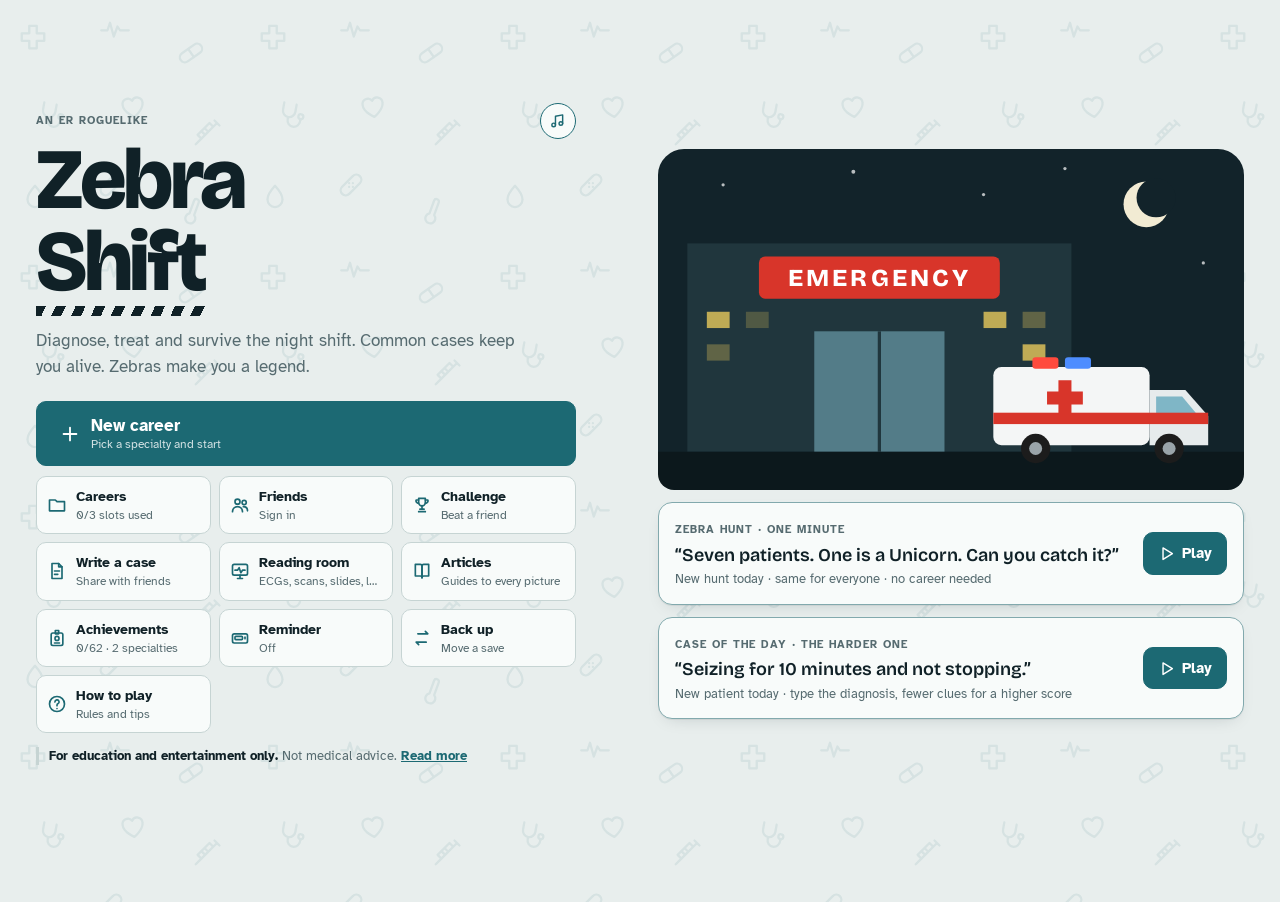
==== commit da8314ba: "Make the two daily games read as quick and hard, and link them - The Case of the day menu card is la" ====
--- a/index.html
+++ b/index.html
@@ -5454,7 +5454,7 @@
   return renderPuzzle(x,{label:`${esc(dateLabel(c.date))} · the same patient for everyone today`,title:'Case of the day',sub:'Case of the day',after:st=>`
     <p class="hint">${st.won?(st.credited?'Added to your Casebook, where you can read the teaching point.':'Start a career to keep a Casebook with teaching points.'):'Come back tomorrow for a new patient.'} ${dailyStreak()?`Streak: ${dailyStreak()} day${dailyStreak()>1?'s':''}.`:''}</p>
     <textarea class="code" id="dshare" readonly>${esc(dailyShare(c,st))}</textarea>
-    <div style="display:flex;gap:8px;flex-wrap:wrap;margin-top:8px"><button class="btn primary" data-act="cardshare" data-card="daily">${ic('send')}Share a picture</button><button class="btn" data-act="dailyshare">${ic('copy')}Copy text</button><button class="btn" data-act="dailyback">${ic('back')}Main menu</button></div>${window.ZSOnline?ZSOnline.dailyBoardHTML(c.date):''}`});
+    <div style="display:flex;gap:8px;flex-wrap:wrap;margin-top:8px"><button class="btn primary" data-act="cardshare" data-card="daily">${ic('send')}Share a picture</button><button class="btn" data-act="dailyshare">${ic('copy')}Copy text</button>${HUNT[todayStr()]&&huntDone(HUNT[todayStr()])?'':`<button class="btn" data-act="hunt">${ic('play')}Play today's Zebra Hunt</button>`}<button class="btn" data-act="dailyback">${ic('back')}Main menu</button></div>${window.ZSOnline?ZSOnline.dailyBoardHTML(c.date):''}`});
 }
 
 /* ---- Zebra Hunt: seven quick cases a day, the same for everyone, with the rarity a surprise ---- */
@@ -5516,7 +5516,7 @@
       <p style="margin:0">${b>=0?`Highest catch: ${tierBadge(b)}`:'No catches today. The zebras got away.'}</p>
       <p class="hgrid" aria-hidden="true">${st.r.map(x=>x.ok?'🟩':'🟥').join('')}</p>
       <textarea class="code" id="hshare" readonly>${esc(huntShare(date,st))}</textarea>
-      <div class="rowbtns"><button class="btn primary" data-act="huntshare">${ic('send')}Share your result</button><button class="btn" data-act="newcareer">${ic('plus')}Play a full night shift</button><button class="btn" data-act="daily">${ic('search')}Case of the day</button></div>
+      <div class="rowbtns"><button class="btn primary" data-act="huntshare">${ic('send')}Share your result</button><button class="btn" data-act="newcareer">${ic('plus')}Play a full night shift</button><button class="btn" data-act="daily">${ic('search')}${DAILY[todayStr()]&&DAILY[todayStr()].done?'Review Case of the day':'Try today\'s harder case'}</button></div>
       <p class="hint" style="margin:0">A new hunt every day at midnight.${streak?` Streak: ${streak} day${streak>1?'s':''}.`:''}${STORE.active!=null&&STORE.slots[STORE.active]?' Every patient you caught is now in your Casebook, with its teaching point.':''}</p></section>`;
   }else{
     const c=set[show],d=D[c.di],r=st.r[show],clues=[d.h[0],d.e[0],d.l[0]].filter(Boolean);
@@ -7612,13 +7612,13 @@
   const h=remHour(),t=remNextStart(h),now=new Date().toISOString().replace(/[-:]/g,'').replace(/\.\d+/,'');
   // a floating local time, so the reminder follows the phone's own time zone
   const ics=['BEGIN:VCALENDAR','VERSION:2.0','PRODID:-//Zebra Shift//Daily reminder//EN','BEGIN:VEVENT','UID:zebra-daily-'+Date.now()+'@zebra-shift','DTSTAMP:'+now,'DTSTART:'+icsStamp(t),'DURATION:PT10M','RRULE:FREQ=DAILY',
-    'SUMMARY:Zebra Shift: Case of the day','DESCRIPTION:A new patient is waiting. '+APP_URL,'URL:'+APP_URL,'BEGIN:VALARM','TRIGGER:PT0M','ACTION:DISPLAY','DESCRIPTION:Case of the day','END:VALARM','END:VEVENT','END:VCALENDAR'].join('\r\n');
+    'SUMMARY:Zebra Shift: today\'s hunt and case','DESCRIPTION:A new Zebra Hunt and Case of the day are waiting. '+APP_URL,'URL:'+APP_URL,'BEGIN:VALARM','TRIGGER:PT0M','ACTION:DISPLAY','DESCRIPTION:Zebra Hunt and Case of the day','END:VALARM','END:VEVENT','END:VCALENDAR'].join('\r\n');
   const a=document.createElement('a');a.href=URL.createObjectURL(new Blob([ics],{type:'text/calendar'}));a.download='zebra-shift-reminder.ics';document.body.appendChild(a);a.click();a.remove();
   REM.hour=h;REM.cal=true;saveRem();achEvent('remind');toast('Open the downloaded file to add the reminder to your calendar');
 }
 function remGoogle(){
   const h=remHour(),t=remNextStart(h),e=new Date(t.getTime()+6e5);REM.hour=h;REM.cal=true;saveRem();achEvent('remind');
-  return'https://calendar.google.com/calendar/render?action=TEMPLATE&text='+encodeURIComponent('Zebra Shift: Case of the day')+'&details='+encodeURIComponent('A new patient is waiting. '+APP_URL)+'&recur='+encodeURIComponent('RRULE:FREQ=DAILY')+'&dates='+icsStamp(t)+'/'+icsStamp(e);
+  return'https://calendar.google.com/calendar/render?action=TEMPLATE&text='+encodeURIComponent('Zebra Shift: today\'s hunt and case')+'&details='+encodeURIComponent('A new Zebra Hunt and Case of the day are waiting. '+APP_URL)+'&recur='+encodeURIComponent('RRULE:FREQ=DAILY')+'&dates='+icsStamp(t)+'/'+icsStamp(e);
 }
 function renderRemind(){
   const h=REM.hour==null?19:REM.hour,p=window.ZSOnline&&ZSOnline.pushInfo?ZSOnline.pushInfo():null;
@@ -7628,7 +7628,7 @@
   else if(!p.signedIn)push=`<p class="hint">Sign in under Friends &amp; leaderboards first, so the reminder knows where to find you.</p><button class="btn" data-act="online">${ic('people')}Sign in</button>`;
   else if(p.denied)push=`<p class="hint">Notifications are blocked for Zebra Shift. Allow them in your phone or browser settings, then come back.</p>`;
   else if(p.on)push=`<p><b>${ic('check')} On.</b> You get a reminder at about ${hourLabel(p.hour)} each day, unless you have already played.</p><div class="rowbtns"><button class="btn" data-act="remon">${ic('pager')}Change the time</button><button class="btn danger" data-act="remoff">Turn off</button></div>`;
-  else push=`<p class="hint">A notification on this device when the new Case of the day is ready. It skips days you have already played.</p><button class="btn primary" data-act="remon"${p.busy?' disabled':''}>${ic('pager')}${p.busy?'Turning on…':'Turn on notifications'}</button>`;
+  else push=`<p class="hint">A notification on this device when the new Zebra Hunt and Case of the day are ready. It skips days you have already played the Case of the day.</p><button class="btn primary" data-act="remon"${p.busy?' disabled':''}>${ic('pager')}${p.busy?'Turning on…':'Turn on notifications'}</button>`;
   return`<div class="pagehead" style="margin-top:10px"><div><span class="label">Never miss a patient</span><h1>Daily reminder</h1></div><button class="btn" data-menu="main">Back</button></div>
    <section class="panel chalcard remcard" style="margin-top:14px"><label class="edf"><span>Remind me at</span></label>
     <div class="gform" style="margin-top:4px"><select id="remhour" aria-label="Reminder time">${Array.from({length:24},(_,i)=>`<option value="${i}" ${i===h?'selected':''}>${hourLabel(i)}</option>`).join('')}</select></div>
@@ -7687,7 +7687,7 @@
    <header class="mhead"><div class="mtop"><p class="label">An ER roguelike</p><button class="iconbtn" data-act="music" aria-pressed="${AUD.pref.music}" aria-label="Lobby music ${AUD.pref.music?'on':'off'}" title="Lobby music ${AUD.pref.music?'on':'off'}">${ic(AUD.pref.music?'music':'musicoff')}</button></div>
     <h1 class="logo">Zebra<br><span>Shift</span></h1>
     <p class="tagline">Diagnose, treat and survive the night shift. Common cases keep you alive. Zebras make you a legend.</p></header>
-   <div class="mart">${MENU_ART}${huntCard()}<section class="panel dailycard"><div style="min-width:0"><span class="label">Case of the day · ${esc(dateLabel(dc.date))}</span><q>${esc(D[dc.di].cc)}</q><p class="hint" style="margin:4px 0 0">${dStatus}${streak?` · ${streak}-day streak`:''}. Fewer clues, higher score.</p></div><button class="btn primary" data-act="daily">${ic('play')}${dst&&dst.done?'Review':'Play'}</button></section></div>
+   <div class="mart">${MENU_ART}${huntCard()}<section class="panel dailycard"><div style="min-width:0"><span class="label">Case of the day · the harder one</span><q>${esc(D[dc.di].cc)}</q><p class="hint" style="margin:4px 0 0">${dStatus}${streak?` · ${streak}-day streak`:''} · type the diagnosis, fewer clues for a higher score</p></div><button class="btn primary" data-act="daily">${ic('play')}${dst&&dst.done?'Review':'Play'}</button></section></div>
    <div class="mmain">
     <div class="mprimary">${act?`<button class="btn primary big" data-act="continue">${ic('play')}<span>Continue<small>${drName(slotSummary(act).d)} · slot ${STORE.active+1}</small></span></button>`:''}<button class="btn ${act?'':'primary'} big" data-act="newcareer">${ic('plus')}<span>New career${act?'':'<small>Pick a specialty and start</small>'}</span></button></div>
     <div class="mtiles">
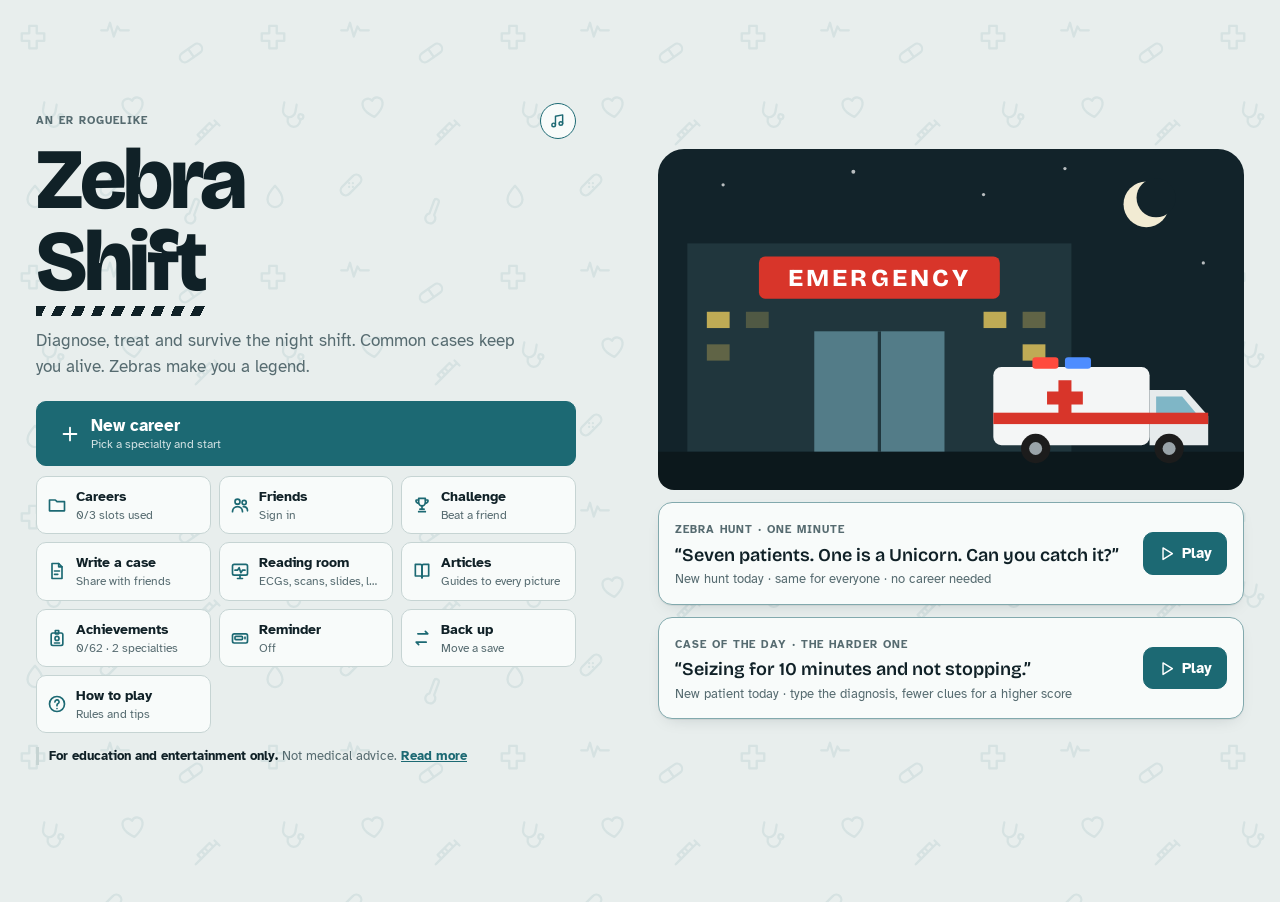
==== commit 070c420d: "Apply the medical review Cases - Destinations: pericarditis and SVT now admit to the ward; pulmonary" ====
--- a/index.html
+++ b/index.html
@@ -871,7 +871,7 @@
  p:'Door-to-balloon time under 90 minutes saves myocardium.'},
 {n:'Acute Asthma Exacerbation',t:0,s:'Respiratory',a:[8,35],x:'A',cc:"I can't catch my breath. My chest is tight.",v:[118,'128/80',28,92,37.0],
  h:['Ran out of preventer inhaler last week','Worse since visiting a friend with cats','Childhood eczema and hay fever'],
- e:['Diffuse expiratory wheeze, prolonged expiration','Speaking in short phrases, using accessory muscles'],
+ e:['Diffuse expiratory wheeze, prolonged expiration','Sitting forward in the tripod position, speaking in short phrases, using accessory muscles'],
  l:['Peak flow 45% of predicted','VBG: pH 7.44, pCO₂ 33 mmHg'],
  i:['Chest X-ray: hyperinflation, no consolidation or pneumothorax'],
  tx:'Nebulised salbutamol + ipratropium, oral prednisolone',w:['IV furosemide','Oral propranolol','Antibiotics alone'],al:['asthma'],
@@ -886,7 +886,7 @@
 {n:'Diabetic Ketoacidosis',t:0,s:'Endocrine',a:[12,30],x:'A',cc:"I keep throwing up and my stomach aches.",v:[124,'98/60',30,99,36.9],
  h:['Very thirsty and peeing constantly this week','Lost 4 kg without trying','Type 1 diabetic, skipped insulin while unwell with flu'],
  e:['Deep, sighing respirations (Kussmaul breathing)','Fruity smell on breath; dry mucous membranes'],
- l:['Glucose 32 mmol/L, β-hydroxybutyrate 6.1 mmol/L','VBG pH 7.08, bicarbonate 7, anion gap 26'],
+ l:['Glucose 576 mg/dL, β-hydroxybutyrate 6.1 mmol/L','VBG pH 7.08, bicarbonate 7, anion gap 26'],
  i:['Chest X-ray clear, no infective trigger seen'],
  tx:'IV fluids, insulin infusion and potassium replacement',w:['Oral metformin','IV sodium bicarbonate alone','50% dextrose bolus'],al:['DKA'],
  p:'Check potassium before insulin: insulin drives it into cells and can unmask hypokalaemia.'},
@@ -921,9 +921,10 @@
 {n:'Ischaemic Stroke',t:0,s:'Neuro',a:[60,86],x:'A',cc:"Her face is drooping and she can't lift her right arm.",v:[88,'178/96',16,97,36.7],
  h:['Last known well 70 minutes ago at breakfast','Irregular heartbeat found last year, not anticoagulated','Struggling to find words'],
  e:['Right facial droop sparing the forehead; right arm drift','Expressive aphasia'],
- l:['Capillary glucose 6.2 mmol/L','ECG: atrial fibrillation'],
+ l:['Capillary glucose 112 mg/dL','ECG: atrial fibrillation'],
  i:['CT head: no bleed. CT angiogram: left MCA occlusion'],
  tx:'IV thrombolysis + mechanical thrombectomy',w:['IV mannitol and neurosurgery','Oral aspirin and discharge','IV dextrose'],al:['stroke','CVA'],
+ alt:{cc:"Her face is drooping and she can't lift her left arm.",h:['Last known well 70 minutes ago at breakfast','Irregular heartbeat found last year, not anticoagulated','Keeps ignoring people standing on her left'],e:['Left facial droop sparing the forehead; left arm drift','Left-sided neglect; eyes deviated to the right'],i:['CT head: no bleed. CT angiogram: right MCA occlusion']},
  p:'Time is brain: roughly 1.9 million neurons are lost every minute of a large-vessel stroke.'},
 {n:'Anaphylaxis',t:0,s:'Immune',a:[15,50],x:'A',cc:'My throat feels tight and I have hives everywhere.',v:[128,'82/50',26,93,36.9],
  h:['Ate a satay dish 15 minutes ago','Known peanut allergy','Lips started swelling within minutes'],
@@ -935,7 +936,7 @@
 {n:'Acute Gout',t:0,s:'MSK/Skin',a:[40,72],x:'M',cc:'My big toe is agony.',v:[86,'144/88',16,98,37.6],
  h:['Woke at 3 a.m. with a throbbing big toe','Big seafood dinner and several beers','Takes a thiazide for blood pressure'],
  e:['Red, hot, exquisitely tender first MTP joint',"Can't bear the bedsheet touching it"],
- l:['Joint aspirate: needle-shaped, negatively birefringent crystals','Serum urate 0.52 mmol/L'],
+ l:['Joint aspirate: needle-shaped, negatively birefringent crystals','Serum urate 8.7 mg/dL'],
  i:['X-ray: soft tissue swelling, no fracture'],
  tx:'NSAID or colchicine; urate-lowering therapy later',w:['IV vancomycin','Surgical washout','Oral warfarin'],al:['podagra'],
  p:'Serum urate can be normal during an attack; crystals are the diagnosis.'},
@@ -949,14 +950,14 @@
 {n:'Opioid Overdose',t:0,s:'Toxicology',a:[18,50],x:'A',cc:'Found unresponsive in a café bathroom.',v:[52,'96/60',6,85,36.1],
  h:['Friends say they were released from prison last week','Empty syringe found nearby','Known heroin use'],
  e:['Pinpoint pupils','Barely responds to pain; slow, shallow breaths'],
- l:['VBG: pCO₂ 9.8 kPa, pH 7.21','Glucose 5.4 mmol/L'],
+ l:['VBG: pCO₂ 74 mmHg, pH 7.21','Glucose 97 mg/dL'],
  i:['Chest X-ray: no aspiration'],
  tx:'Bag-valve-mask ventilation + naloxone',w:['Flumazenil','Activated charcoal','IV sodium bicarbonate'],al:['overdose','heroin','opiate'],ecg:'sinus',pose:'unconscious',
  p:'Tolerance drops fast in prison, so the old dose can kill. Naloxone wears off before many opioids do.'},
 {n:'Hypoglycaemia',t:0,s:'Endocrine',a:[45,80],x:'A',cc:"Sweaty, confused and slurring words.",v:[112,'142/86',18,98,36.4],
  h:['Type 2 diabetic on gliclazide','Skipped meals after a stomach bug','Family thought it was a stroke'],
  e:['Pale, clammy and tremulous','Confused; no focal deficit on careful exam'],
- l:['Capillary glucose 1.9 mmol/L','Creatinine raised (slower sulfonylurea clearance)'],
+ l:['Capillary glucose 34 mg/dL','Creatinine raised (slower sulfonylurea clearance)'],
  i:['CT head: normal'],
  tx:'IV 10% glucose (or glucagon), then food and observation',w:['IV thrombolysis for stroke','Increase the gliclazide','IV insulin'],al:['hypo','low sugar','low blood sugar'],ecg:'sinus',pose:'confused',
  p:'Check glucose in anyone confused or stroke-like. Sulfonylurea hypos can come back for a day or more.'},
@@ -999,7 +1000,7 @@
 {n:'Ruptured Ectopic Pregnancy',t:1,s:'Obstetric',a:[20,38],x:'F',cc:'Lower belly pain and some spotting.',v:[118,'96/60',20,98,36.9],
  h:['Last period seven weeks ago','Previous chlamydia infection','Now pain at the tip of the shoulder'],
  e:['Left adnexal tenderness with cervical motion tenderness','Pale and clammy'],
- l:['β-hCG 3,200 IU/L','Hb 98 g/L'],
+ l:['β-hCG 3,200 IU/L','Hb 9.8 g/dL'],
  i:['Transvaginal ultrasound: empty uterus, free fluid in the pouch of Douglas'],
  tx:'Emergency laparoscopic salpingectomy',w:['Expectant management, review in a week','IV antibiotics for PID','Oral iron and discharge'],al:['ectopic'],
  p:'Shoulder-tip pain means blood under the diaphragm.'},
@@ -1013,14 +1014,14 @@
 {n:'Tension Pneumothorax',t:1,s:'Respiratory',a:[18,32],x:'M',cc:"Sudden chest pain and I can't breathe.",v:[138,'80/50',34,84,36.8],
  h:['Tall, thin smoker; pain started at rest','Getting more breathless by the minute','A small pneumothorax last year'],
  e:['Absent breath sounds and hyper-resonance on the left','Trachea deviated to the right; distended neck veins'],
- l:['ABG: pO₂ 7.2 kPa','ECG: sinus tachycardia'],
+ l:['ABG: pO₂ 54 mmHg','ECG: sinus tachycardia'],
  i:['Bedside ultrasound: absent lung sliding on the left'],
  tx:'Immediate needle decompression, then chest drain',w:['CT chest before any intervention','Nebulised salbutamol','Anticoagulation'],al:['pneumothorax'],
  p:'Tension pneumothorax is a clinical diagnosis. Decompress before imaging.'},
 {n:'Ruptured Abdominal Aortic Aneurysm',t:1,s:'Cardiovascular',a:[65,85],x:'M',cc:'Sudden back pain, then he collapsed.',v:[126,'84/52',24,95,36.4],
  h:['Smoker with hypertension','Sudden severe back and flank pain, then fainted','Brother had aneurysm surgery'],
  e:['Pulsatile, expansile mass above the umbilicus','Mottled legs'],
- l:['Hb 84 g/L','Lactate 5.2 mmol/L'],
+ l:['Hb 8.4 g/dL','Lactate 5.2 mmol/L'],
  i:['Bedside ultrasound: 7.5 cm abdominal aortic aneurysm'],
  tx:'Permissive hypotension, blood products, emergency repair',w:['Lithotripsy for a kidney stone','IV fluids to normal BP and observe','MRI lumbar spine'],al:['AAA'],
  p:'An older smoker with "renal colic" for the first time is an AAA until proven otherwise.'},
@@ -1041,7 +1042,7 @@
 {n:'Bleeding Peptic Ulcer',t:1,s:'Gastro/Hepatic',a:[50,78],x:'A',cc:"I've been vomiting blood.",v:[118,'96/58',20,97,36.6],
  h:['Black, tarry stools for two days','Takes ibuprofen daily for knee pain','Burning upper abdominal pain for weeks'],
  e:['Pale with epigastric tenderness','Melaena on rectal exam'],
- l:['Hb 76 g/L; urea disproportionately raised','H. pylori stool antigen positive'],
+ l:['Hb 7.6 g/dL; urea disproportionately raised','H. pylori stool antigen positive'],
  i:['Endoscopy: bleeding duodenal ulcer with a visible vessel'],
  tx:'IV PPI, transfusion, endoscopic haemostasis',w:['Terlipressin alone','Start aspirin','Colonoscopy first'],al:['upper GI bleed','GI bleed'],
  p:'A raised urea out of proportion to creatinine suggests digested blood from an upper GI source.'},
@@ -1069,7 +1070,7 @@
 {n:'Lithium Toxicity',t:1,s:'Toxicology',a:[30,70],x:'A',cc:'Shaking hands and wobbly on the feet.',v:[62,'118/72',16,98,36.9],
  h:['Bipolar disorder, on lithium for years','Started ibuprofen for back pain last week','Vomiting and diarrhoea for two days'],
  e:['Coarse tremor and ataxia','Brisk reflexes with myoclonic jerks'],
- l:['Serum lithium 3.1 mmol/L','Creatinine 186 (acute kidney injury)'],
+ l:['Serum lithium 3.1 mmol/L','Creatinine 2.1 mg/dL (acute kidney injury)'],
  i:['CT head: normal'],
  tx:'Stop lithium, IV fluids, haemodialysis',w:['Activated charcoal','Increase the lithium dose','IV benzodiazepine alone'],al:['lithium'],ecg:'sinus',pose:'confused',
  p:'NSAIDs, ACE inhibitors and thiazides all raise lithium levels. Charcoal does not bind lithium.'},
@@ -1077,7 +1078,7 @@
 {n:'Addisonian Crisis',t:2,s:'Endocrine',a:[25,55],x:'A',cc:"Collapsed at home. Vomiting and very weak.",v:[120,'78/44',22,97,37.8],
  h:['Months of fatigue, salt craving and weight loss','Has vitiligo and hypothyroidism','Skin getting darker over the past year'],
  e:['Pigmented palmar creases and gums','Hypotension not responding to fluids'],
- l:['Na 124, K 6.1 mmol/L','Glucose 3.1 mmol/L; random cortisol 40 nmol/L'],
+ l:['Na 124, K 6.1 mmol/L','Glucose 56 mg/dL; random cortisol 40 nmol/L'],
  i:['CT abdomen: small, atrophic adrenal glands'],
  tx:'IV hydrocortisone 100 mg + IV saline and dextrose',w:['Insulin-dextrose for potassium only','Levothyroxine first','Spironolactone'],al:['adrenal crisis','Addison'],
  p:'Never wait for a cortisol result before giving hydrocortisone.'},
@@ -1091,7 +1092,7 @@
 {n:'Guillain–Barré Syndrome',t:2,s:'Neuro',a:[25,62],x:'A',cc:'My legs have been getting weaker for days.',v:[110,'146/92',22,95,36.8],
  h:['Diarrhoeal illness three weeks ago','Tingling started in the feet; weakness now reaches the thighs','Now struggling to lift arms'],
  e:['Symmetrical flaccid weakness with absent reflexes','Mild sensory change; no sensory level'],
- l:['CSF: protein 1.8 g/L with normal cell count','Forced vital capacity 1.6 L and falling'],
+ l:['CSF: protein 180 mg/dL with normal cell count','Forced vital capacity 1.6 L and falling'],
  i:['Nerve conduction: demyelinating polyneuropathy; MRI spine normal'],
  tx:'IV immunoglobulin, serial FVC, ICU review',w:['High-dose oral steroids','Pyridostigmine','Emergency spinal decompression'],al:['GBS'],
  p:'Campylobacter jejuni is the classic trigger. Watch the vital capacity, not the SpO₂.'},
@@ -1105,7 +1106,7 @@
 {n:'Phaeochromocytoma Crisis',t:2,s:'Endocrine',a:[30,58],x:'A',cc:'Pounding headache, sweating, my heart is going crazy.',v:[138,'232/128',22,97,37.6],
  h:['Episodes of headache, sweating and palpitations for months','Attacks triggered by bending over','Given metoclopramide for nausea today'],
  e:['Pale, tremulous and sweating','No signs of thyroid disease'],
- l:['Plasma free metanephrines >4× upper limit','Glucose 11.2 mmol/L'],
+ l:['Plasma free metanephrines >4× upper limit','Glucose 202 mg/dL'],
  i:['CT abdomen: 4 cm heterogeneous right adrenal mass'],
  tx:'Alpha-blockade (phentolamine) first, then beta-blocker',w:['IV propranolol alone','Adenosine','Haloperidol'],al:['pheochromocytoma','phaeo'],
  p:'Beta-block before alpha-block and unopposed alpha stimulation can spike the BP further.'},
@@ -1126,7 +1127,7 @@
 {n:'Falciparum Malaria',t:2,s:'Infectious',a:[20,55],x:'A',cc:'Fevers on and off since I got back from my trip.',v:[118,'104/66',22,96,40.2],
  h:['Returned from Nigeria 12 days ago','Did not take antimalarial prophylaxis','Fevers come in waves with rigors and sweats'],
  e:['Jaundiced with splenomegaly','Mildly confused'],
- l:['Thick and thin films: 6% P. falciparum parasitaemia','Platelets 48, bilirubin 62'],
+ l:['Thick and thin films: 6% P. falciparum parasitaemia','Platelets 48, bilirubin 3.6 mg/dL'],
  i:['Chest X-ray: normal'],
  tx:'IV artesunate',w:['Oral chloroquine','IV ceftriaxone only','Doxycycline alone'],al:['malaria'],
  p:'Fever in a returning traveller is malaria until three negative films.'},
@@ -1189,7 +1190,7 @@
 {n:'Acute Chest Syndrome',t:2,s:'Haematologic',a:[12,30],x:'A',cc:'Chest pain and fever. I have sickle cell.',v:[120,'116/70',28,89,38.6],
  h:['Sickle cell disease since childhood','Painful crisis in the legs two days ago','Now chest pain and breathing is getting harder'],
  e:['Crackles at the right base','Pale with yellow sclerae'],
- l:['Hb 62 g/L (baseline 85), reticulocytes high','ABG: pO₂ 7.9 kPa'],
+ l:['Hb 6.2 g/dL (baseline 8.5), reticulocytes high','ABG: pO₂ 59 mmHg'],
  i:['Chest X-ray: new right lower zone infiltrate'],
  tx:'Oxygen, analgesia, IV antibiotics, exchange transfusion',w:['Oral iron','Hydroxyurea alone and discharge','Diuretics'],al:['sickle crisis'],ecg:'sinus',pose:'resp',
  p:'A new infiltrate with chest symptoms in sickle cell disease is acute chest syndrome, a leading cause of death.'},
@@ -1203,14 +1204,14 @@
 {n:'Wernicke Encephalopathy',t:2,s:'Neuro',a:[35,65],x:'M',cc:'Brought in confused and staggering, smelling of alcohol.',v:[98,'128/80',16,97,36.4],
  h:['Drinks a litre of vodka a day','Eating very little for weeks','Confused for two days'],
  e:['Nystagmus with bilateral lateral rectus palsy','Wide-based, ataxic gait'],
- l:['Blood alcohol low; glucose 4.8 mmol/L','Red cell transketolase low'],
+ l:['Blood alcohol low; glucose 86 mg/dL','Red cell transketolase low'],
  i:['MRI: signal change in the mammillary bodies'],
  tx:'High-dose IV thiamine before any glucose',w:['IV glucose first','Haloperidol and discharge','Chlordiazepoxide alone'],al:['Wernicke','thiamine deficiency'],ecg:'sinus',pose:'confused',
  p:'The full triad of confusion, eye signs and ataxia appears in only a minority. Treat on suspicion.'},
 {n:'Toxic Shock Syndrome',t:2,s:'Infectious',a:[16,35],x:'F',cc:"High fever, a rash, and I feel like I'm going to pass out.",v:[134,'78/42',26,96,40.1],
  h:['Using tampons; current period','Sudden fever, vomiting and diarrhoea','Muscle aches everywhere'],
  e:['Diffuse "sunburn" redness all over','Red eyes; strawberry tongue'],
- l:['CK raised, creatinine 210, platelets 70','Vaginal swab: Staphylococcus aureus'],
+ l:['CK raised, creatinine 2.4 mg/dL, platelets 70','Vaginal swab: Staphylococcus aureus'],
  i:['Chest X-ray: clear'],
  tx:'Remove the source, IV fluids, clindamycin + flucloxacillin or vancomycin',w:['Oral antihistamines for the rash','IV acyclovir','Leave the tampon and observe'],al:['TSS','toxic shock'],ecg:'sinus',pose:'shiver',
  p:'Clindamycin switches off toxin production. Skin peels from the palms a week or two later.'},
@@ -1267,7 +1268,7 @@
 {n:"Weil's Disease",t:3,s:'Infectious',a:[20,50],x:'M',cc:'Fever, yellow eyes and my calves are killing me.',v:[112,'102/64',22,95,39.4],
  h:['White-water rafting after floods two weeks ago','Severe calf muscle pain','Passing very little urine'],
  e:['Red eyes without discharge (conjunctival suffusion)','Jaundice with calf tenderness'],
- l:['Creatinine 340; bilirubin 180 with only mildly raised ALT','Leptospira IgM and PCR positive'],
+ l:['Creatinine 3.8 mg/dL; bilirubin 10.5 mg/dL with only mildly raised ALT','Leptospira IgM and PCR positive'],
  i:['Chest X-ray: patchy alveolar haemorrhage'],
  tx:'IV penicillin or ceftriaxone + renal support',w:['IV artesunate','Oral prednisolone','Hepatitis B vaccine'],al:['leptospirosis'],
  p:'Rats, floodwater and freshwater sports spread leptospires.'},
@@ -1388,14 +1389,14 @@
 {n:'Vasovagal Syncope',t:0,s:'Cardiovascular',a:[16,35],x:'A',cc:'I fainted at a concert.',v:[72,'116/72',14,99,36.7],
  h:['Standing for hours in a hot crowd','Felt hot, sweaty and sick, with tunnel vision, before going down','Woke within seconds, not confused'],
  e:['Normal cardiovascular and neurological exam','No tongue biting'],
- l:['ECG: normal sinus rhythm, normal QT','Glucose 5.6; Hb normal'],
+ l:['ECG: normal sinus rhythm, normal QT','Glucose 101 mg/dL; Hb normal'],
  i:['No imaging needed'],
  tx:'Reassurance, fluids, advice on avoiding triggers',w:['Admit for 24-hour telemetry','CT head','Start an antiepileptic'],al:['faint','fainting','syncope'],ecg:'sinus',pose:'alert',dispo:'home',
  p:'A warning prodrome, a clear trigger and a normal ECG are reassuring. Fainting during exercise is not.'},
 {n:'Panic Attack',t:0,s:'Psychiatric',a:[18,40],x:'A',cc:'My heart was racing and I thought I was dying.',v:[104,'134/82',26,99,36.8],
  h:['Came on suddenly in a crowded supermarket','Tingling around the mouth and in the fingers','Several similar episodes this year, each over in 30 minutes'],
  e:['Hands cramping into spasm; otherwise normal exam','Calmer after coaching on slow breathing'],
- l:['ECG: sinus tachycardia, otherwise normal','VBG: pH 7.51, pCO₂ 3.6 kPa (respiratory alkalosis)'],
+ l:['ECG: sinus tachycardia, otherwise normal','VBG: pH 7.51, pCO₂ 27 mmHg (respiratory alkalosis)'],
  i:['Chest X-ray: normal'],
  tx:'Reassurance, breathing techniques, GP and talking-therapy follow-up',w:['IV thrombolysis','Admit to ICU','Long-term benzodiazepines'],al:['anxiety','hyperventilation'],ecg:'sinus',pose:'alert',dispo:'home',
  p:'Over-breathing lowers CO₂, which causes tingling and hand spasm. Rule out physical causes first.'},
@@ -1430,7 +1431,7 @@
 {n:'Simple Febrile Seizure',t:0,s:'Neuro',a:[1,4],x:'A',cc:'My toddler had a fit at home.',v:[150,'96/60',30,98,39.2],
  h:['Shook all over for two minutes, then sleepy','Fever since this morning, pulling at one ear','Developing normally; no previous seizures'],
  e:['Now alert and playing; no neck stiffness','Red, bulging right eardrum'],
- l:['Glucose 5.1','No other tests needed'],
+ l:['Glucose 92 mg/dL','No other tests needed'],
  i:['No imaging needed'],
  tx:'Antipyretics for comfort, treat the ear infection, reassure the parents',w:['Start long-term antiepileptics','Lumbar puncture and CT head','Admit to paediatric ICU'],al:['febrile convulsion','febrile seizure'],ecg:'sinus',pose:'alert',dispo:'home',
  p:'Simple febrile seizures are short, generalised and do not recur within 24 hours. They do not cause epilepsy.'},
@@ -1459,7 +1460,7 @@
 {n:'COPD Exacerbation',t:0,s:'Respiratory',a:[60,85],x:'A',cc:"My chest is worse. I'm wheezing more than usual.",v:[108,'142/86',26,86,37.6],
  h:['40 pack-year smoker on home inhalers','More breathless, coughing green sputum for three days','Previous admissions needing a breathing mask'],
  e:['Pursed-lip breathing and a barrel chest','Quiet wheeze throughout'],
- l:['ABG on air: pH 7.31, pCO₂ 7.9 kPa, HCO₃ 32','WBC 13'],
+ l:['ABG on air: pH 7.31, pCO₂ 59 mmHg, HCO₃ 32','WBC 13'],
  i:['Chest X-ray: hyperinflation, no pneumothorax'],
  tx:'Controlled oxygen (88–92%), nebulisers, steroids, antibiotics, NIV',w:['15 L oxygen by non-rebreather and leave it','IV furosemide','Sedate with benzodiazepines'],al:['COPD','emphysema'],ecg:'sinus',pose:'resp',dispo:'ward',
  p:'Uncontrolled oxygen can push CO₂ higher in retainers. Aim for 88–92%.'},
@@ -1487,7 +1488,7 @@
 {n:'Variceal Upper GI Bleed',t:1,s:'Gastro/Hepatic',a:[45,70],x:'M',cc:'Vomiting bright red blood.',v:[124,'86/52',22,96,36.5],
  h:['Alcohol-related cirrhosis','Vomited about a litre of fresh blood','Varices banded two years ago'],
  e:['Spider naevi, red palms, jaundice','Swollen abdomen with shifting dullness'],
- l:['Hb 68 g/L; platelets 54; INR 1.9','Glasgow–Blatchford score 15'],
+ l:['Hb 6.8 g/dL; platelets 54; INR 1.9','Glasgow–Blatchford score 15'],
  i:['Endoscopy: actively bleeding oesophageal varices'],
  tx:'Terlipressin, IV antibiotics, transfusion, endoscopic band ligation',w:['IV PPI alone','Oral iron and discharge','Start aspirin'],al:['varices','variceal bleed'],ecg:'sinus',pose:'drowsy',dispo:'icu',proc:['cvc'],
  p:'Terlipressin and preventive antibiotics both cut deaths from variceal bleeding.'},
@@ -1508,14 +1509,14 @@
 {n:'Heat Stroke',t:1,s:'Metabolic',a:[18,50],x:'A',cc:'Collapsed near the finish line of a marathon.',v:[148,'96/56',30,96,41.6],
  h:['Hot, humid race day','Confused and stumbling over the last mile','No drugs'],
  e:['Hot skin; confused and combative','GCS 12'],
- l:['Core temperature 41.6 °C; CK 9,800','ALT raised, creatinine 190'],
+ l:['Core temperature 41.6 °C; CK 9,800','ALT raised, creatinine 2.1 mg/dL'],
  i:['CT head: normal'],
  tx:'Rapid cooling with cold-water immersion, IV fluids',w:['Paracetamol for the fever','Recheck the temperature in an hour','Dantrolene alone'],al:['heatstroke'],ecg:'sinus',pose:'agitated',dispo:'icu',
  p:'Cool first, transfer second. Paracetamol does nothing for heat stroke.'},
 {n:'Accidental Hypothermia',t:1,s:'Metabolic',a:[60,85],x:'M',cc:'Found on the floor of a freezing flat.',v:[42,'94/56',8,92,28.4],
  h:['Lives alone; heating broken in winter','Neighbours had not seen him for two days','Drinks heavily'],
  e:['Cold to the touch; shivering has stopped','Slow, confused speech'],
- l:['ECG: slow rate with J (Osborn) waves','K 4.8; glucose 3.6'],
+ l:['ECG: slow rate with J (Osborn) waves','K 4.8; glucose 65 mg/dL'],
  i:['Chest X-ray: normal'],
  tx:'Gentle handling, active external and internal rewarming',w:['Rub the limbs vigorously','Discharge with blankets','IV adrenaline every 3 minutes'],al:['hypothermia'],ecg:'osborn',pose:'drowsy',dispo:'icu',
  p:'"Not dead until warm and dead." Rough handling can trigger VF.'},
@@ -1543,7 +1544,7 @@
 {n:'Cholera',t:2,s:'Infectious',a:[18,60],x:'A',cc:'Litres of watery diarrhoea. I can barely stand.',v:[132,'82/50',26,97,36.9],
  h:['Back from aid work in an outbreak area','Painless, huge-volume "rice-water" stools','Vomiting and leg cramps'],
  e:['Sunken eyes; skin stays tented','Weak, rapid pulse'],
- l:['K 2.8; metabolic acidosis; creatinine 210','Stool dark-field: darting comma-shaped bacteria'],
+ l:['K 2.8; metabolic acidosis; creatinine 2.4 mg/dL','Stool dark-field: darting comma-shaped bacteria'],
  i:['No imaging needed'],
  tx:'Aggressive rehydration with Ringer’s lactate and ORS, single-dose doxycycline',w:['Loperamide','Wait for stool culture before fluids','Restrict fluids'],al:['cholera','vibrio'],ecg:'sinus',pose:'drowsy',dispo:'ward',
  p:'Rehydration saves lives in cholera. Antibiotics only shorten it.'},
@@ -1557,7 +1558,7 @@
 {n:'Tuberculous Meningitis',t:3,s:'Infectious',a:[20,50],x:'A',cc:'Weeks of headache, and now double vision.',v:[104,'132/84',18,97,38.3],
  h:['Headache and fevers creeping up over three weeks','A close contact had TB','More confused this week'],
  e:['Neck stiffness; left sixth nerve palsy','GCS 13'],
- l:['CSF: lymphocytes, protein 3.2 g/L, very low glucose','CSF GeneXpert positive for M. tuberculosis'],
+ l:['CSF: lymphocytes, protein 320 mg/dL, very low glucose','CSF GeneXpert positive for M. tuberculosis'],
  i:['MRI: enhancement at the base of the brain with early hydrocephalus'],
  tx:'RIPE therapy + dexamethasone',w:['Ceftriaxone alone','Acyclovir alone','Lumbar drain and discharge'],al:['TB meningitis','TBM'],ecg:'sinus',pose:'drowsy',dispo:'ward',
  p:'Slow-onset meningitis with cranial nerve palsies and a very high CSF protein: think TB.'},
@@ -1706,7 +1707,7 @@
 {n:'Status Epilepticus',t:1,s:'Neuro',a:[18,60],x:'A',cc:'Seizing for 10 minutes and not stopping.',v:[132,'164/96',12,88,37.9],
  h:['Known epilepsy; ran out of medication','Seizure started 10 minutes ago in a shop','No head injury witnessed'],
  e:['Generalised tonic-clonic seizure continuing','Bitten tongue; incontinent'],
- l:['Glucose 6.0','Sodium 138; antiepileptic level low'],
+ l:['Glucose 108 mg/dL','Sodium 138; antiepileptic level low'],
  i:['CT head after control: no new lesion'],
  tx:'IV lorazepam, then levetiracetam; intubate if it continues',w:['Wait and observe for another 10 minutes','Hold the tongue to stop choking','IV glucose only'],al:['status','seizure','fitting'],ecg:'sinus',pose:'rigid',dispo:'icu',proc:['intubate'],
  p:'Treat any seizure over 5 minutes as status. Two benzodiazepine doses, then a second-line drug.'},
@@ -1755,7 +1756,7 @@
 {n:'Alcohol Withdrawal Delirium',t:1,s:'Psychiatric',a:[35,65],x:'M',cc:'Shaking, sweating and seeing insects on the walls.',v:[128,'168/98',22,97,38.2],
  h:['Heavy daily drinker; last drink three days ago','Seizure at home yesterday','Sees insects crawling on the walls'],
  e:['Coarse tremor, drenched in sweat','Disoriented to time and place'],
- l:['Mg 0.5, phosphate low','Glucose 4.6'],
+ l:['Mg 0.5, phosphate low','Glucose 83 mg/dL'],
  i:['CT head: no bleed'],
  tx:'Benzodiazepines titrated to symptoms, IV thiamine, electrolytes',w:['Haloperidol alone','Give alcohol and discharge','Restrain without sedation'],al:['DTs','delirium tremens','alcohol withdrawal'],ecg:'sinus',pose:'agitated',dispo:'icu',
  p:'Delirium tremens peaks 2–4 days after the last drink and can kill. Benzodiazepines are first line.'},
@@ -1868,7 +1869,7 @@
 {n:'Myxoedema Coma',t:2,s:'Endocrine',a:[65,88],x:'F',cc:'Found drowsy and cold at home.',v:[46,'96/60',8,91,33.4],
  h:['Stopped taking levothyroxine months ago','Recent chest infection','Constipated, gaining weight and always cold'],
  e:['Puffy face, dry skin, slow-relaxing reflexes','Old thyroidectomy scar'],
- l:['TSH 98, free T4 undetectable','Na 121; glucose 3.2'],
+ l:['TSH 98, free T4 undetectable','Na 121; glucose 58 mg/dL'],
  i:['Chest X-ray: globular heart shadow (pericardial effusion)'],
  tx:'IV levothyroxine plus IV hydrocortisone, passive rewarming, ICU',w:['Rapid active rewarming alone','Naloxone','IV thrombolysis'],al:['myxedema coma','hypothyroid coma'],ecg:'sinus',pose:'drowsy',dispo:'icu',mim:'Accidental Hypothermia',
  p:'Give hydrocortisone with the thyroxine: hidden adrenal insufficiency can tip into crisis.'},
@@ -1940,7 +1941,7 @@
 {n:'Hyperosmolar Hyperglycaemic State',t:0,s:'Endocrine',a:[60,88],x:'A',late:true,cc:'Family: Very drowsy, and drinking water all week.',v:[112,'102/64',20,96,37.4],
  h:['Two weeks of thirst and passing large amounts of urine','Type 2 diabetes on metformin; recent chest infection','Increasingly muddled over three days'],
  e:['Dry mucous membranes, sunken eyes, slow capillary refill','GCS 12; no focal neurology'],
- l:['Glucose 48 mmol/L; serum osmolality 362 mOsm/kg','Ketones 0.8 mmol/L; pH 7.34, bicarbonate 20 mmol/L'],
+ l:['Glucose 864 mg/dL; serum osmolality 362 mOsm/kg','Ketones 0.8 mmol/L; pH 7.34, bicarbonate 20 mmol/L'],
  i:['CT head: no acute abnormality'],
  tx:'Slow IV 0.9% saline rehydration, insulin only once glucose stops falling with fluids, VTE prophylaxis',w:['High-dose insulin infusion before any fluids','Oral metformin and discharge','IV 3% hypertonic saline'],al:['HHS','HONK','hyperosmolar','hyperosmolar hyperglycemic state'],ecg:'sinus',pose:'drowsy',dispo:'icu',
  p:'Very high glucose and osmolality without much ketosis: replace fluid first and bring sodium and glucose down slowly.'},
@@ -1949,12 +1950,12 @@
  e:['Trismus; left peritonsillar swelling pushing the uvula to the right','Tender left neck nodes; no stridor'],
  l:['WBC 17.4, CRP 140 mg/L','Monospot negative'],
  i:['Intraoral ultrasound: 2.5 cm fluid collection above the left tonsil'],
- tx:'Needle aspiration or incision and drainage, IV antibiotics and steroids',w:['Oral amoxicillin and discharge','Nebulised adrenaline and observe','IV aciclovir'],al:['quinsy','PTA','peritonsillar'],ecg:'sinus',pose:'alert',dispo:'ward',
+ tx:'Needle aspiration or incision and drainage, IV antibiotics and steroids',w:['Oral amoxicillin and discharge','Nebulised adrenaline and observe','IV aciclovir'],al:['quinsy','PTA','peritonsillar'],ecg:'sinus',pose:'alert',dispo:'theatre',
  p:'Trismus, a hot-potato voice and a deviated uvula separate a quinsy from simple tonsillitis.'},
 {n:'Acute Urinary Retention',t:0,s:'Renal/GU',a:[65,88],x:'M',late:true,cc:"I can't pass water and my belly is bursting.",v:[98,'162/92',18,98,36.8],
  h:['Unable to pass urine for 12 hours','Years of a poor stream and getting up four times a night','Started a cold remedy with pseudoephedrine two days ago'],
  e:['Tender, dull suprapubic mass reaching halfway to the umbilicus','Smooth, evenly enlarged prostate on rectal exam'],
- l:['Creatinine 118 µmol/L (baseline 95)','Urinalysis after catheter: no infection'],
+ l:['Creatinine 1.3 mg/dL (baseline 1.1)','Urinalysis after catheter: no infection'],
  i:['Bladder scan: 1,100 mL in the bladder'],
  tx:'Urethral catheter, stop the decongestant, start tamsulosin and plan a trial without catheter',w:['IV furosemide to make him pass urine','Oral fluids and discharge','CT KUB and analgesia only'],al:['urinary retention','AUR','retention'],ecg:'sinus',pose:'pain',dispo:'home',
  p:'Decongestants and anticholinergics tip an enlarged prostate into retention. Drain first, then find the trigger.'},
@@ -1984,7 +1985,7 @@
  e:['Tender in the anatomical snuffbox','Pain when the thumb is pushed along its length; scaphoid tubercle tender'],
  l:['Blood tests normal, as expected for an injury'],
  i:['Scaphoid-view X-rays: thin fracture line across the scaphoid waist'],
- tx:'Below-elbow cast or splint and fracture clinic follow-up',w:['Crepe bandage and discharge with no follow-up','Emergency open surgery tonight','Sling and physiotherapy only'],al:['scaphoid','FOOSH','broken scaphoid'],ecg:'sinus',pose:'pain',dispo:'home',
+ tx:'Below-elbow cast or splint, with orthopaedic (fracture clinic) follow-up',w:['Crepe bandage and discharge with no follow-up','Emergency open surgery tonight','Sling and physiotherapy only'],al:['scaphoid','FOOSH','broken scaphoid'],ecg:'sinus',pose:'pain',dispo:'home',
  p:'Snuffbox tenderness is treated as a scaphoid fracture even when the first X-ray is normal: a missed one can lose its blood supply.'},
 {n:'Anterior Shoulder Dislocation',t:0,s:'MSK/Skin',a:[18,40],x:'A',late:true,cc:'My shoulder popped out playing rugby.',v:[110,'138/84',18,99,36.8],
  h:['Arm forced up and back in a tackle','The shoulder has dislocated once before','Holding the arm against the body, refusing to move it'],
@@ -1996,8 +1997,8 @@
 {n:'Transient Ischaemic Attack',t:0,s:'Neuro',a:[55,85],x:'A',late:true,cc:"My right arm went weak for twenty minutes, but it's fine now.",v:[82,'168/94',16,97,36.6],
  h:['Right arm and face weakness with slurred speech, fully gone after 20 minutes','High blood pressure; smokes','Not on any blood thinners'],
  e:['No neurological deficit now','Left carotid bruit; regular pulse'],
- l:['ECG: sinus rhythm','Glucose 6.1 mmol/L; cholesterol raised'],
- i:['CT head: normal','Carotid Doppler: 80% narrowing of the left internal carotid artery'],
+ l:['ECG: sinus rhythm','Glucose 110 mg/dL; cholesterol raised'],
+ i:['CT head: normal','Carotid Doppler: 80% narrowing of the left internal carotid artery','MRI with MR angiography: no infarct; confirms the left internal carotid narrowing'],
  tx:'Aspirin 300 mg now, statin, specialist review within 24 hours and carotid endarterectomy within two weeks',w:['Symptoms have gone, so discharge','Thrombolysis now','Start warfarin today'],al:['TIA','mini-stroke','transient ischemic attack'],ecg:'sinus',pose:'alert',dispo:'ward',
  p:'Symptoms that fully resolve are still a warning. A tight carotid narrowing on the matching side needs surgery within two weeks.'},
 {n:'Complete Heart Block',t:0,s:'Cardiovascular',a:[65,90],x:'A',late:true,cc:'I keep blacking out.',v:[34,'92/58',18,96,36.5],
@@ -2031,7 +2032,7 @@
 {n:'Mallory–Weiss Tear',t:0,s:'Gastro/Hepatic',a:[18,50],x:'A',late:true,cc:'I vomited blood after a big night out.',v:[96,'124/80',16,99,36.8],
  h:['Retched again and again after binge drinking, then vomited streaks of bright red blood','Only a small amount; no black stools','No known liver disease'],
  e:['Abdomen soft; mild upper abdominal tenderness','No signs of chronic liver disease'],
- l:['Hb 142 g/L; urea normal','Glasgow-Blatchford score 1'],
+ l:['Hb 14.2 g/dL; urea normal','Glasgow-Blatchford score 1'],
  i:['Endoscopy: small linear tear at the gastro-oesophageal junction, not bleeding'],
  tx:'Antiemetic, PPI and discharge if stable',w:['Terlipressin and variceal banding','Emergency laparotomy','IV octreotide'],al:['Mallory-Weiss','Mallory Weiss tear','mucosal tear'],ecg:'sinus',pose:'alert',dispo:'home',
  p:'Blood after forceful retching in a well patient is usually a Mallory–Weiss tear, which heals on its own.'},
@@ -2053,7 +2054,7 @@
 {n:'Acute Severe Ulcerative Colitis',t:1,s:'Gastro/Hepatic',a:[18,45],x:'A',late:true,cc:"I'm going to the toilet with blood twelve times a day.",v:[112,'110/70',20,98,38.1],
  h:['Known ulcerative colitis; stopped mesalazine two months ago','Bloody diarrhoea 10–12 times a day, including at night','Crampy lower abdominal pain'],
  e:['Tender on the left side; not distended','Pale and dehydrated'],
- l:['CRP 96 mg/L, Hb 98 g/L, albumin 28 g/L','Stool culture and C. difficile toxin negative'],
+ l:['CRP 96 mg/L, Hb 9.8 g/dL, albumin 2.8 g/dL','Stool culture and C. difficile toxin negative'],
  i:['Abdominal X-ray: colon 5 cm, not dilated'],
  tx:'Admit, IV hydrocortisone, VTE prophylaxis and stool chart; rescue therapy or colectomy if no response',w:['Codeine and loperamide to slow the diarrhoea','Oral ciprofloxacin only','Colonoscopy with full bowel prep today'],al:['UC flare','ulcerative colitis','acute severe colitis','ASUC','colitis flare'],ecg:'sinus',pose:'hunched',dispo:'ward',
  p:'Six or more bloody stools a day with fever or a fast pulse is acute severe colitis. Avoid antidiarrhoeals, which can trigger toxic megacolon.'},
@@ -2067,7 +2068,7 @@
 {n:'Rhabdomyolysis',t:1,s:'MSK/Skin',a:[18,40],x:'A',late:true,cc:'My legs are agony and my pee looks like cola.',v:[108,'138/84',18,99,37.6],
  h:['First spin class in years, two days ago','Took a lot of ibuprofen for the pain','Urine dark brown since yesterday'],
  e:['Thighs swollen and very tender','Compartments soft; foot pulses present'],
- l:['Creatine kinase 85,000 U/L','Dipstick: blood 3+ but no red cells on microscopy; creatinine 162 µmol/L'],
+ l:['Creatine kinase 85,000 U/L','Dipstick: blood 3+ but no red cells on microscopy; creatinine 1.8 mg/dL'],
  i:['Renal ultrasound: normal kidneys, no obstruction'],
  tx:'Generous IV fluids aiming for good urine output, stop NSAIDs, watch potassium and kidney function',w:['Oral ibuprofen and rest','IV furosemide only','Discharge and repeat bloods in a week'],al:['rhabdo','exertional rhabdomyolysis'],ecg:'sinus',pose:'pain',dispo:'ward',
  p:'Blood on the dipstick with no red cells under the microscope means myoglobin: rhabdomyolysis.'},
@@ -2088,7 +2089,7 @@
 {n:'Postpartum Haemorrhage',t:1,s:'Obstetric',a:[20,40],x:'F',late:true,cc:'Midwife: Still bleeding heavily since the birth.',v:[128,'86/50',24,97,36.6],
  h:['Delivered a 4.4 kg baby an hour ago after a long labour','Placenta delivered complete','Soaking through pads in minutes'],
  e:['Soft, boggy uterus above the umbilicus','Pale and clammy'],
- l:['Hb 76 g/L; fibrinogen 1.8 g/L','Crossmatch sent'],
+ l:['Hb 7.6 g/dL; fibrinogen 180 mg/dL','Crossmatch sent'],
  i:['Bedside ultrasound: no retained placenta'],
  tx:'Call for help, rub up the uterus, oxytocin, ergometrine, tranexamic acid and blood products; theatre if it continues',w:['IV furosemide','Observe and repeat Hb in the morning','Oral iron and discharge'],al:['PPH','uterine atony','postpartum hemorrhage'],ecg:'sinus',pose:'drowsy',dispo:'theatre',
  p:'Most PPH is a uterus that will not contract. Rub it up and give uterotonics while you resuscitate.'},
@@ -2131,7 +2132,7 @@
 {n:'Acute Lymphoblastic Leukaemia',t:2,s:'Haematologic',a:[3,10],x:'A',late:true,cc:'Parent: Pale and tired for weeks, and bruising everywhere.',v:[124,'98/60',24,98,38.0],
  h:['Bruises without injury; nosebleeds','Bone pain that wakes them at night','Fevers on and off for three weeks'],
  e:['Pale; petechiae and bruises on the legs','Enlarged liver, spleen and lymph nodes'],
- l:['Hb 68 g/L, platelets 18, WBC 86 ×10⁹/L','Blood film: many lymphoblasts'],
+ l:['Hb 6.8 g/dL, platelets 18, WBC 86 ×10⁹/L','Blood film: many lymphoblasts'],
  i:['Chest X-ray: no mediastinal mass'],
  tx:'Paediatric oncology referral, bone marrow biopsy, fluids and allopurinol to prevent tumour lysis',w:['Oral iron and review in a month','Oral steroids for ITP and discharge','IV immunoglobulin for ITP'],al:['ALL','acute lymphoblastic leukemia','leukaemia','leukemia'],ecg:'sinus',pose:'drowsy',dispo:'ward',
  p:'Bruising, pallor and fever with bone pain and a big liver and spleen in a child is leukaemia until the film says otherwise. No steroids before the diagnosis.'},
@@ -2145,7 +2146,7 @@
 {n:'Tumour Lysis Syndrome',t:2,s:'Metabolic',a:[20,70],x:'A',late:true,cc:"I started chemo two days ago and now I'm hardly passing urine.",v:[104,'142/86',20,97,37.1],
  h:['First chemotherapy for Burkitt lymphoma two days ago','Muscle cramps and tingling around the mouth','Passing very little urine'],
  e:['Positive Chvostek sign','Ankle swelling'],
- l:['Potassium 6.9, phosphate 3.1, urate 0.89, calcium 1.7 mmol/L','Creatinine 312 µmol/L (normal before chemo)'],
+ l:['Potassium 6.9 mmol/L, phosphate 3.1 mmol/L, urate 15.0 mg/dL, calcium 1.7 mmol/L','Creatinine 3.5 mg/dL (normal before chemo)'],
  i:['Renal ultrasound: no obstruction'],
  tx:'Treat the high potassium, generous IV fluids, rasburicase; dialysis if needed',w:['Allopurinol alone and carry on with chemo','Oral potassium supplements','IV furosemide only'],al:['TLS','tumour lysis','tumor lysis syndrome'],ecg:'peaked',pose:'drowsy',dispo:'icu',
  p:'High potassium, phosphate and urate with low calcium after chemotherapy is tumour lysis: fluids and rasburicase, and protect the heart.'},
@@ -2173,14 +2174,14 @@
 {n:'Splenic Rupture',t:2,s:'Gastro/Hepatic',a:[16,25],x:'A',late:true,cc:'Sudden pain on the left side and I feel faint.',v:[124,'92/58',22,98,37.6],
  h:['Diagnosed with glandular fever two weeks ago','Tackled playing rugby this afternoon','Pain at the tip of the left shoulder'],
  e:['Tender left upper abdomen with guarding','Pale and clammy; dizzy on sitting up'],
- l:['Hb 88 g/L','Monospot positive'],
+ l:['Hb 8.8 g/dL','Monospot positive'],
  i:['FAST scan: free fluid around the spleen','CT: splenic laceration with active bleeding'],
  tx:'Resuscitate with blood, urgent surgical review for embolisation or splenectomy',w:['Analgesia and discharge','Upper GI endoscopy','Oral antibiotics'],al:['ruptured spleen','splenic injury','splenic laceration'],ecg:'sinus',pose:'pain',dispo:'theatre',
  p:'No contact sport for weeks after glandular fever: the enlarged spleen can rupture. Left shoulder-tip pain (Kehr sign) means blood under the diaphragm.'},
 {n:'Beta-Blocker Overdose',t:2,s:'Toxicology',a:[25,70],x:'A',late:true,cc:'Paramedics: Took a whole bottle of propranolol. Heart rate dropping.',v:[38,'74/40',14,96,36.2],
  h:['Swallowed 60 propranolol tablets two hours ago','Long history of depression','Dizzy, then a seizure'],
  e:['Cold and clammy; GCS 12','Slow, faint pulse'],
- l:['ECG: sinus bradycardia with first-degree heart block','Glucose 3.1 mmol/L'],
+ l:['ECG: sinus bradycardia with first-degree heart block','Glucose 56 mg/dL'],
  i:['Chest X-ray: no aspiration'],
  tx:'Atropine, IV glucagon, high-dose insulin with glucose; pacing or ECMO if it fails',w:['IV amiodarone','Flumazenil','Activated charcoal and discharge'],al:['beta blocker overdose','propranolol overdose','beta-blocker poisoning'],ecg:'avblock',pose:'drowsy',dispo:'icu',
  p:'A slow pulse, low blood pressure and low glucose after an overdose suggests a beta-blocker. Glucagon and high-dose insulin work around the blocked receptors.'},
@@ -2195,14 +2196,14 @@
 {n:'Malignant Hyperthermia',t:3,s:'Metabolic',a:[10,40],x:'A',late:true,cc:'Anaesthetist: Temperature climbing fast in recovery, and the jaw is like iron.',v:[148,'96/58',30,92,40.4],
  h:['General anaesthetic with sevoflurane and suxamethonium for knee surgery','A cousin once had a "reaction to the anaesthetic"','Jaw spasm when the anaesthetic started'],
  e:['Generalised muscle rigidity','Hot, sweaty, mottled skin'],
- l:['End-tidal CO₂ 9.5 kPa despite faster ventilation; potassium 6.4 mmol/L','Creatine kinase 24,000 U/L; mixed acidosis'],
+ l:['End-tidal CO₂ 71 mmHg despite faster ventilation; potassium 6.4 mmol/L','Creatine kinase 24,000 U/L; mixed acidosis'],
  i:['Chest X-ray: no aspiration'],
  tx:'Stop the volatile agent, IV dantrolene, active cooling and treat the high potassium',w:['IV paracetamol only','More suxamethonium','Haloperidol'],al:['MH','malignant hyperpyrexia'],ecg:'sinus',pose:'rigid',dispo:'icu',
  p:'Rising CO₂ and rigid muscles after a volatile anaesthetic or suxamethonium is malignant hyperthermia: dantrolene, and test the family.'},
 {n:'Fat Embolism Syndrome',t:3,s:'Respiratory',a:[18,40],x:'A',late:true,cc:'Ward nurse: Fine after the broken thigh bone, now confused and breathless.',v:[124,'118/70',30,86,38.3],
  h:['Closed femoral shaft fracture from a motorbike crash two days ago','Still in traction, waiting for fixation','Confusion came on over a few hours'],
  e:['Petechial rash over the chest, armpits and conjunctivae','Confused, with no focal signs'],
- l:['Platelets falling (88); fat droplets in the urine','Blood gas: PaO₂ 7.1 kPa'],
+ l:['Platelets falling (88); fat droplets in the urine','Blood gas: PaO₂ 53 mmHg'],
  i:['Chest X-ray: fluffy shadowing in both lungs','MRI brain: "starfield" pattern of tiny bright spots'],
  tx:'Supportive care: oxygen or ventilation, fluids, and early fixation of the fracture',w:['Thrombolysis for a PE','IV aciclovir for encephalitis','Platelet transfusion and discharge'],al:['FES','fat embolism'],ecg:'sinus',pose:'confused',dispo:'icu',
  p:'Breathlessness, confusion and petechiae one to three days after a long-bone fracture is fat embolism syndrome.'},
@@ -2253,7 +2254,7 @@
 {n:'Functional Seizures',t:0,s:'Neuro',a:[18,40],x:'A',late:true,fake:true,cc:'I keep having these fits. Nobody believes me.',ecc:'Paramedics: Fitting for twenty minutes at the shopping centre and not responding!',v:[96,'128/78',18,99,36.8],
  h:['Several similar episodes this month; antiepileptic levels always normal','Recent bereavement and a lot of stress','No tongue biting or incontinence; remembers parts of the episode'],
  e:['Eyes screwed shut and resist opening; side-to-side head movements','A hand dropped above the face always misses it'],
- l:['Lactate 1.1 mmol/L; glucose 5.6 mmol/L','Prolactin normal 20 minutes after the episode'],
+ l:['Lactate 1.1 mmol/L; glucose 101 mg/dL','Prolactin normal 20 minutes after the episode'],
  i:['Video EEG during an episode: normal background, no seizure activity'],
  tx:'Stay calm, keep them safe, no more benzodiazepines; explain the diagnosis kindly and refer to neurology and psychology',w:['Intubate and load with phenytoin','A third dose of IV lorazepam','Thrombolysis for a stroke'],al:['PNES','dissociative seizures','non-epileptic seizures','functional seizure','pseudoseizures','non-epileptic attack disorder','NEAD'],ecg:'sinus',pose:'agitated',dispo:'home',
  p:'Eyes that resist opening, side-to-side movements and a normal lactate point to dissociative seizures. Over-treating them with intubation and drugs causes real harm.'},
@@ -2267,7 +2268,7 @@
 {n:'Acute Alcohol Intoxication',t:0,s:'Toxicology',a:[18,45],x:'A',late:true,fake:true,cc:'Friends: Drank too much at the party.',ecc:'Paramedics: Found unresponsive on the pavement. GCS 8. Query head injury!',v:[98,'118/74',14,97,36.2],
  h:['Friends say they drank most of a bottle of vodka','No fall or head injury seen; no drugs taken','Rouses briefly to swear at the paramedics'],
  e:['Smells of alcohol; snoring but protecting the airway; normal pupils','No scalp wound; moves all four limbs; more awake each half hour'],
- l:['Blood alcohol 310 mg/dL; glucose 5.2 mmol/L','Paracetamol and salicylate levels undetectable'],
+ l:['Blood alcohol 310 mg/dL; glucose 94 mg/dL','Paracetamol and salicylate levels undetectable'],
  i:['CT head: normal'],
  tx:'Recovery position, observation and a glucose check; discharge with a sober adult once alert',w:['Rapid sequence intubation for a GCS of 8','IV naloxone every 2 minutes','Emergency burr holes'],al:['drunk','alcohol intoxication','ethanol intoxication','alcohol poisoning'],ecg:'sinus',pose:'drowsy',dispo:'home',
  p:'A low GCS from alcohol alone, with a protected airway and normal glucose, usually needs watching rather than a tube. Always check glucose and look for a head injury.'},
@@ -2290,21 +2291,21 @@
 {n:'Bronchiolitis',t:0,s:'Respiratory',a:[1,1],x:'A',late:true,sp:'paeds',cc:'Parent: Snuffly for three days, now breathing fast and not feeding.',v:[164,'92/58',58,91,37.9],
  h:['Runny nose and cough for three days','Taking less than half the usual feeds','Older sibling at nursery with a cold'],
  e:['Subcostal recession and nasal flaring','Fine crackles and wheeze on both sides'],
- l:['Nasopharyngeal swab: RSV positive','Capillary gas: pH 7.36, pCO₂ 6.1 kPa'],
+ l:['Nasopharyngeal swab: RSV positive','Capillary gas: pH 7.36, pCO₂ 46 mmHg'],
  i:['Chest X-ray (not routinely needed): hyperinflation with patchy atelectasis'],
  tx:'Supportive care: oxygen if saturations below 90–92%, nasal suction, small frequent or tube feeds',w:['Nebulised salbutamol every 20 minutes','Oral amoxicillin','Oral prednisolone'],al:['RSV bronchiolitis','bronchiolitis'],ecg:'sinus',pose:'resp',dispo:'ward',
  p:'Bronchiolitis is supportive care. Bronchodilators, steroids and antibiotics do not change the course.'},
 {n:'Acute Diarrhoea with Severe Dehydration',t:0,s:'Gastro/Hepatic',a:[1,4],x:'A',late:true,sp:'paeds',cc:'Parent: Watery diarrhoea all day and now very sleepy.',v:[168,'74/40',36,97,37.6],
  h:['More than ten watery stools in 24 hours','Not passed urine since this morning','Neighbour\'s child had the same last week'],
  e:['Lethargic, sunken eyes, drinks poorly','Skin pinch goes back very slowly (over 2 seconds); cold hands'],
- l:['Sodium 134, potassium 3.1, bicarbonate 14 mmol/L','Glucose 3.9 mmol/L'],
+ l:['Sodium 134, potassium 3.1, bicarbonate 14 mmol/L','Glucose 70 mg/dL'],
  i:['No imaging needed'],
  tx:'WHO Plan C: IV Ringer\'s lactate 100 mL/kg over 3–6 hours, then oral rehydration solution and zinc',w:['Loperamide syrup','Oral ciprofloxacin and home','Withhold all fluids to rest the gut'],al:['gastroenteritis with severe dehydration','severe dehydration','acute diarrhea','diare akut dehidrasi berat'],ecg:'sinus',pose:'drowsy',dispo:'ward',
  p:'Lethargy, sunken eyes, poor drinking and a very slow skin pinch mean severe dehydration: WHO Plan C with IV fluids, then ORS and zinc.'},
 {n:'Nephrotic Syndrome',t:1,s:'Renal/GU',a:[2,6],x:'A',late:true,sp:'paeds',cc:'Parent: Puffy eyes every morning, and now the tummy and legs are swollen.',v:[104,'98/62',24,98,36.8],
  h:['Puffy eyelids for a week, worse on waking','Urine looks frothy','Recent cold'],
  e:['Pitting oedema of the legs and scrotum or labia','Shifting dullness in the abdomen'],
- l:['Urine protein:creatinine ratio 850 mg/mmol','Albumin 14 g/L; cholesterol 9.8 mmol/L; normal creatinine and complement'],
+ l:['Urine protein:creatinine ratio 850 mg/mmol','Albumin 1.4 g/dL; cholesterol 379 mg/dL; normal creatinine and complement'],
  i:['Ultrasound: ascites and normal-sized kidneys'],
  tx:'Oral prednisolone, salt restriction, penicillin prophylaxis while oedematous, and watch for clots and infection',w:['IV furosemide alone','Immediate renal biopsy','High-protein drinks and discharge'],al:['nephrotic','minimal change disease','steroid-sensitive nephrotic syndrome','sindrom nefrotik'],ecg:'sinus',pose:'alert',dispo:'ward',
  p:'Heavy proteinuria, low albumin and oedema in a young child is usually minimal change disease, which responds to steroids.'},
@@ -2325,14 +2326,14 @@
 {n:'Severe Acute Malnutrition (Kwashiorkor)',t:1,s:'Metabolic',a:[1,4],x:'A',late:true,sp:'paeds',cc:'Parent: Swollen feet and face, and always tired and miserable.',v:[116,'86/54',28,97,35.6],
  h:['Fed mostly on rice water and cassava since weaning','Diarrhoea on and off for a month','Hair has turned light and thin'],
  e:['Pitting oedema of both feet and face; flaky "paint" skin rash','Apathetic and irritable; hypothermic'],
- l:['Glucose 2.8 mmol/L; albumin 18 g/L','Potassium 2.9 mmol/L; haemoglobin 76 g/L'],
+ l:['Glucose 50 mg/dL; albumin 1.8 g/dL','Potassium 2.9 mmol/L; haemoglobin 7.6 g/dL'],
  i:['No imaging needed'],
  tx:'WHO ten steps: treat low glucose and temperature, antibiotics, cautious rehydration (ReSoMal), start F-75 milk, then catch up',w:['Large IV fluid boluses for the swelling','Iron supplements on day one','High-protein feeds straight away'],al:['kwashiorkor','SAM','severe acute malnutrition','gizi buruk'],ecg:'sinus',pose:'drowsy',dispo:'ward',
  p:'Oedema in a malnourished child is kwashiorkor. Go slow: low glucose, low temperature and infection kill first, and refeeding too fast is dangerous.'},
 {n:'Tetralogy of Fallot Hypercyanotic Spell',t:2,s:'Cardiovascular',a:[1,3],x:'A',late:true,sp:'paeds',cc:'Parent: Turned deep blue while crying and will not settle.',v:[176,'82/50',48,62,36.9],
  h:['Known heart murmur, waiting for surgery','Spell started during a long cry','Squats after running to "rest"'],
  e:['Deeply cyanosed and breathing fast','The usual murmur has gone quiet'],
- l:['Blood gas: metabolic acidosis','Haemoglobin 178 g/L'],
+ l:['Blood gas: metabolic acidosis','Haemoglobin 17.8 g/dL'],
  i:['Echo: ventricular septal defect, overriding aorta, right ventricular outflow obstruction'],
  tx:'Knee-to-chest position, oxygen, IV morphine, fluid bolus; phenylephrine or propranolol if it persists',w:['IV furosemide','Inotropes such as adrenaline','Lie flat and wait'],al:['tet spell','TOF spell','hypercyanotic spell','tetralogy of Fallot'],ecg:'sinus',pose:'agitated',dispo:'icu',
  p:'During a tet spell the murmur softens as flow across the outflow tract falls. Knee-to-chest raises systemic resistance and pushes blood back to the lungs.'},
@@ -2367,9 +2368,9 @@
 {n:'Beta-Thalassaemia Major',t:1,s:'Haematologic',a:[3,10],x:'A',late:true,sp:'paeds',cc:'Parent: Pale and breathless, and the transfusion is overdue.',v:[132,'96/58',28,97,37.0],
  h:['Transfusion-dependent since infancy; missed the last two sessions','Takes iron chelation irregularly','Parents are cousins'],
  e:['Pale with a large spleen and liver','Bossing of the forehead and prominent cheekbones'],
- l:['Hb 52 g/L; MCV 62 fL','Ferritin 3,800 µg/L'],
+ l:['Hb 5.2 g/dL; MCV 62 fL','Ferritin 3,800 µg/L'],
  i:['Skull X-ray: "hair-on-end" appearance'],
- tx:'Packed red cell transfusion to a pre-transfusion Hb of 95–105 g/L, and restart regular iron chelation',w:['Oral iron supplements','Splenectomy tonight','Folic acid and discharge'],al:['thalassaemia major','thalassemia','beta thalassaemia','talasemia'],ecg:'sinus',pose:'drowsy',dispo:'ward',
+ tx:'Packed red cell transfusion to a pre-transfusion Hb of 9.5–10.5 g/dL, and restart regular iron chelation',w:['Oral iron supplements','Splenectomy tonight','Folic acid and discharge'],al:['thalassaemia major','thalassemia','beta thalassaemia','talasemia'],ecg:'sinus',pose:'drowsy',dispo:'ward',
  p:'A child with thalassaemia major needs regular transfusions. Never give iron: the danger is iron overload.'},
 // Obstetrics & Gynaecology
 {n:'HELLP Syndrome',t:2,s:'Obstetric',a:[22,40],x:'F',late:true,sp:'obgyn',cc:'Pain under my right ribs and I feel sick. I am 34 weeks pregnant.',v:[104,'164/108',20,97,36.9],
@@ -2396,14 +2397,14 @@
 {n:'Placenta Praevia',t:1,s:'Obstetric',a:[25,42],x:'F',late:true,sp:'obgyn',cc:'Sudden bright red bleeding. It does not hurt. I am 32 weeks.',v:[108,'108/68',20,99,36.8],
  h:['Painless bright red bleeding at 32 weeks','Two previous caesarean sections','Baby moving normally'],
  e:['Soft, non-tender uterus; baby lying across','Do not do a vaginal examination'],
- l:['Hb 98 g/L; group and crossmatch','Kleihauer test sent (Rh-negative)'],
+ l:['Hb 9.8 g/dL; group and crossmatch','Kleihauer test sent (Rh-negative)'],
  i:['Ultrasound: placenta completely covering the internal os'],
  tx:'Admit, IV access and crossmatch, steroids, anti-D if Rh-negative, and plan caesarean section; no vaginal examination',w:['Digital vaginal examination to check the cervix','Induce labour','Discharge on bed rest'],al:['praevia','placenta previa','low-lying placenta','plasenta previa'],ecg:'sinus',pose:'alert',dispo:'ward',
  p:'Painless bright red bleeding in the third trimester is placenta praevia until an ultrasound says otherwise. Never put a finger through the cervix.'},
 {n:'Uterine Rupture',t:2,s:'Obstetric',a:[25,42],x:'F',late:true,sp:'obgyn',cc:'Midwife: Sudden tearing pain, then the contractions stopped.',v:[136,'78/42',28,97,36.6],
  h:['Labouring for a vaginal birth after a previous caesarean','Oxytocin drip running','Sudden severe pain at the scar'],
  e:['Baby\'s parts easy to feel under the skin; presenting part has gone back up','Fetal heart rate 70 beats per minute'],
- l:['Hb 74 g/L','Crossmatch 6 units'],
+ l:['Hb 7.4 g/dL','Crossmatch 6 units'],
  i:['Bedside ultrasound: free fluid and fetus outside the uterus'],
  tx:'Stop oxytocin, resuscitate, and immediate laparotomy for delivery and repair',w:['Increase the oxytocin','Ventouse delivery','Epidural top-up and wait'],al:['ruptured uterus','scar rupture','ruptur uteri'],ecg:'sinus',pose:'pain',dispo:'theatre',
  p:'Sudden pain, loss of contractions, a high presenting part and fetal bradycardia in a labour after caesarean is uterine rupture.'},
@@ -2417,7 +2418,7 @@
 {n:'Amniotic Fluid Embolism',t:3,s:'Obstetric',a:[25,42],x:'F',late:true,sp:'obgyn',cc:'Midwife: She went grey and stopped breathing straight after the birth!',v:[148,'60/30',8,72,36.6],
  h:['Rapid labour, delivered five minutes ago','Sudden breathlessness and panic, then a seizure','No history of heart or lung disease'],
  e:['Cyanosed and hypotensive; bleeding from cannula sites','Uterus contracted'],
- l:['Fibrinogen 0.6 g/L; platelets 54; INR 2.8','Troponin rising'],
+ l:['Fibrinogen 60 mg/dL; platelets 54; INR 2.8','Troponin rising'],
  i:['Bedside echo: dilated, failing right ventricle'],
  tx:'Resuscitate (CPR if arrested), intubate, blood products and fibrinogen for the DIC, ICU',w:['Thrombolysis for a PE','Magnesium for eclampsia','Oxytocin and observe'],al:['AFE','amniotic fluid embolism','anaphylactoid syndrome of pregnancy','emboli air ketuban'],ecg:'sinus',pose:'unconscious',dispo:'icu',proc:['intubate'],
  p:'Sudden collapse, hypoxia and DIC around delivery is amniotic fluid embolism. Treatment is resuscitation and blood products.'},
@@ -2431,7 +2432,7 @@
 {n:'Acute Fatty Liver of Pregnancy',t:3,s:'Obstetric',a:[22,40],x:'F',late:true,sp:'obgyn',cc:'Vomiting for days, and now my eyes are yellow. I am 36 weeks.',v:[110,'118/74',20,98,37.1],
  h:['36 weeks pregnant with twins','Nausea, vomiting and upper abdominal pain for a week','Very thirsty'],
  e:['Jaundiced; mild confusion','Not hypertensive'],
- l:['Glucose 2.6 mmol/L; INR 2.2; ALT 520 U/L','Uric acid raised; creatinine raised'],
+ l:['Glucose 47 mg/dL; INR 2.2; ALT 520 U/L','Uric acid raised; creatinine raised'],
  i:['Liver ultrasound: bright, fatty liver'],
  tx:'Correct glucose and clotting, stabilise, and deliver promptly; high-dependency care',w:['Discharge with antiemetics','Wait for term','Steroids and continue the pregnancy'],al:['AFLP','fatty liver of pregnancy'],ecg:'sinus',pose:'drowsy',dispo:'icu',
  p:'Low glucose, raised INR and jaundice in the third trimester suggest acute fatty liver of pregnancy. Low glucose separates it from HELLP.'},
@@ -2455,7 +2456,7 @@
  e:['Regular pulse of 190','Alert, well perfused'],
  l:['ECG: regular narrow-complex tachycardia, no visible P waves','Potassium and magnesium normal'],
  i:['Chest X-ray: normal'],
- tx:'Modified Valsalva manoeuvre, then IV adenosine with a flush, ready to record the rhythm strip',w:['Synchronised DC cardioversion first','IV amiodarone loading','Oral metoprolol and discharge'],al:['SVT','AVNRT','paroxysmal SVT','PSVT'],ecg:'svt',pose:'alert',dispo:'home',
+ tx:'Modified Valsalva manoeuvre, then IV adenosine with a flush, ready to record the rhythm strip',w:['Synchronised DC cardioversion first','IV amiodarone loading','Oral metoprolol and discharge'],al:['SVT','AVNRT','paroxysmal SVT','PSVT'],ecg:'svt',pose:'alert',dispo:'ward',
  p:'A stable regular narrow-complex tachycardia: try a modified Valsalva first (legs up after the strain), then adenosine.'},
 {n:'Ventricular Tachycardia',t:1,s:'Cardiovascular',a:[50,85],x:'A',late:true,sp:'cardio',cc:'Palpitations and dizziness. I had a heart attack two years ago.',v:[168,'98/62',22,95,36.7],
  h:['Previous anterior heart attack','Palpitations for an hour','No chest pain now'],
@@ -2467,7 +2468,7 @@
 {n:'Hypertensive Emergency',t:1,s:'Cardiovascular',a:[40,75],x:'A',late:true,sp:'cardio',cc:'Splitting headache and blurred vision. I ran out of my blood pressure tablets.',v:[96,'228/134',20,97,36.8],
  h:['Stopped amlodipine and losartan a month ago','Headache and blurred vision since this morning','Vomited twice'],
  e:['Fundoscopy: flame haemorrhages, cotton-wool spots and papilloedema','Mild confusion; no focal weakness'],
- l:['Creatinine 210 µmol/L (normal last year); haematuria and proteinuria','Troponin normal'],
+ l:['Creatinine 2.4 mg/dL (normal last year); haematuria and proteinuria','Troponin normal'],
  i:['CT head: no bleed'],
  tx:'IV labetalol (or nicardipine) to lower the pressure by no more than 25% in the first hour, in HDU',w:['Sublingual nifedipine to normal pressure now','Discharge with the old tablets restarted','IV fluids'],al:['hypertensive crisis','malignant hypertension','hypertensive encephalopathy','krisis hipertensi'],ecg:'sinus',pose:'alert',dispo:'icu',
  p:'Very high blood pressure with organ damage is an emergency. Lower it steadily, not suddenly, or you cause strokes.'},
@@ -2510,7 +2511,7 @@
 {n:'Intracerebral Haemorrhage',t:1,s:'Neuro',a:[50,85],x:'A',late:true,sp:'neuro',cc:'Family: Sudden weakness on one side and a terrible headache.',v:[88,'212/118',18,96,36.8],
  h:['Sudden right-sided weakness and slurred speech an hour ago','Long-standing poorly controlled hypertension','Takes apixaban for atrial fibrillation'],
  e:['Dense right hemiparesis; GCS 13','Vomiting; eyes deviated to the left'],
- l:['INR 1.2; anti-Xa activity high','Glucose 7.1 mmol/L'],
+ l:['INR 1.2; anti-Xa activity high','Glucose 128 mg/dL'],
  i:['CT head: 40 mL left basal ganglia haemorrhage'],
  tx:'Lower systolic pressure to about 140, reverse the anticoagulant (andexanet or prothrombin complex), neurosurgical review, stroke unit',w:['Thrombolysis','Aspirin 300 mg','Lumbar puncture'],al:['ICH','intracerebral hemorrhage','haemorrhagic stroke','hemorrhagic stroke','stroke perdarahan'],ecg:'afib',pose:'drowsy',dispo:'icu',
  p:'Stroke symptoms with headache and vomiting suggest a bleed. Scan before any clot treatment, and reverse anticoagulants fast.'},
@@ -2588,21 +2589,21 @@
 {n:'Iron Overdose',t:1,s:'Toxicology',a:[1,4],x:'A',late:true,sp:'tox',cc:'Parent: Ate a whole pack of mum\'s pregnancy iron tablets.',v:[138,'86/50',28,98,37.0],
  h:['Swallowed about 30 iron tablets two hours ago','Vomiting, and the vomit had blood in it','Black diarrhoea'],
  e:['Pale, drowsy; tender abdomen','Cool hands'],
- l:['Serum iron 98 µmol/L at 4 hours; metabolic acidosis','Glucose 8.2 mmol/L'],
+ l:['Serum iron 547 µg/dL at 4 hours; metabolic acidosis','Glucose 148 mg/dL'],
  i:['Abdominal X-ray: radio-opaque tablets in the stomach'],
  tx:'IV desferrioxamine, fluids, whole-bowel irrigation for tablets on X-ray; activated charcoal does not bind iron',w:['Activated charcoal','Induce vomiting with ipecac','Observe and discharge'],al:['iron poisoning','iron toxicity','ferrous sulfate overdose'],ecg:'sinus',pose:'drowsy',dispo:'icu',
  p:'Iron overdose causes gut bleeding, then shock and liver failure. Charcoal does not bind iron; desferrioxamine does.'},
 {n:'Calcium-Channel Blocker Overdose',t:1,s:'Toxicology',a:[30,75],x:'A',late:true,sp:'tox',cc:'Paramedics: Took a box of amlodipine. Blood pressure 70.',v:[62,'72/38',18,97,36.4],
  h:['Swallowed 40 amlodipine tablets three hours ago','Feels faint','No history of diabetes'],
  e:['Warm, flushed skin; drowsy','Slow pulse'],
- l:['Glucose 14.2 mmol/L (high, unlike beta-blocker overdose)','ECG: sinus bradycardia'],
+ l:['Glucose 256 mg/dL (high, unlike beta-blocker overdose)','ECG: sinus bradycardia'],
  i:['Chest X-ray: early pulmonary oedema'],
  tx:'IV calcium, high-dose insulin with dextrose, vasopressors; ECMO if refractory',w:['IV glucagon alone and discharge','Atropine only','Flumazenil'],al:['CCB overdose','amlodipine overdose','verapamil overdose','calcium channel blocker poisoning'],ecg:'sinus',pose:'drowsy',dispo:'icu',
  p:'Shock with a slow pulse and a high glucose after an overdose points to a calcium-channel blocker. High-dose insulin is the key treatment.'},
 {n:'Isoniazid Overdose',t:2,s:'Toxicology',a:[16,45],x:'A',late:true,sp:'tox',cc:'Paramedics: Seizing and not stopping despite diazepam!',v:[132,'144/88',28,92,38.0],
  h:['On tuberculosis treatment','Took the whole month\'s supply after an argument','Seizures for 20 minutes'],
  e:['Generalised seizures','No response to two doses of benzodiazepine'],
- l:['Severe lactic acidosis; pH 6.9','Glucose 9.4 mmol/L'],
+ l:['Severe lactic acidosis; pH 6.9','Glucose 169 mg/dL'],
  i:['CT head: normal'],
  tx:'IV pyridoxine (vitamin B6) gram for gram, plus benzodiazepines',w:['Phenytoin loading','More diazepam alone','Activated charcoal only'],al:['INH overdose','isoniazid poisoning','INH toxicity'],ecg:'sinus',pose:'rigid',dispo:'icu',
  p:'Seizures that do not stop with benzodiazepines in someone on TB treatment: give pyridoxine. Phenytoin does not work.'},
@@ -2616,7 +2617,7 @@
 {n:'Sulfonylurea Overdose',t:1,s:'Toxicology',a:[30,75],x:'A',late:true,sp:'tox',cc:'Family: Keeps going hypo even after the sugar drink.',v:[104,'136/82',18,98,36.5],
  h:['Took a handful of gliclazide tablets','Low glucose three times despite dextrose','Not diabetic themself; the tablets belong to a parent'],
  e:['Sweaty and confused when low','Recovers with dextrose, then drifts off again'],
- l:['Glucose 1.9 mmol/L; insulin and C-peptide high','Sulfonylurea screen positive'],
+ l:['Glucose 34 mg/dL; insulin and C-peptide high','Sulfonylurea screen positive'],
  i:['No imaging needed'],
  tx:'IV dextrose and subcutaneous octreotide, with at least 24 hours of observation',w:['One dextrose bolus and discharge','Insulin infusion','Glucagon alone repeatedly'],al:['gliclazide overdose','glibenclamide overdose','sulphonylurea overdose','sulfonylurea poisoning'],ecg:'sinus',pose:'drowsy',dispo:'ward',
  p:'Recurrent hypoglycaemia after a sulfonylurea overdose needs octreotide. Dextrose alone drives more insulin release.'},
@@ -2709,28 +2710,28 @@
 {n:"Fournier's Gangrene",t:2,s:'Infectious',a:[45,75],x:'M',late:true,sp:'surg',cc:'Agonising pain and swelling in my scrotum.',v:[126,'94/56',24,96,39.0],
  h:['Diabetic, poorly controlled','Scrotal pain out of proportion for two days','Takes an SGLT2 inhibitor'],
  e:['Swollen, dusky scrotum and perineum with crepitus','Skin starting to blacken'],
- l:['WBC 26; glucose 24 mmol/L; lactate 4.2 mmol/L','Sodium 128; creatinine raised'],
+ l:['WBC 26; glucose 432 mg/dL; lactate 4.2 mmol/L','Sodium 128; creatinine raised'],
  i:['CT pelvis: gas in the soft tissues of the perineum'],
  tx:'Emergency radical debridement, broad-spectrum IV antibiotics and resuscitation',w:['Oral antibiotics and review tomorrow','Scrotal support and analgesia','Ultrasound and wait'],al:['Fournier','Fourniers gangrene','perineal necrotising fasciitis','gangren Fournier'],ecg:'sinus',pose:'pain',dispo:'theatre',
  p:'Severe perineal pain with crepitus in a diabetic is Fournier\'s gangrene. The knife comes before the scan when it is obvious.'},
 {n:'Ascending Cholangitis',t:1,s:'Gastro/Hepatic',a:[50,85],x:'A',late:true,sp:'surg',cc:'Shaking chills, pain under my right ribs and my eyes are yellow.',v:[118,'96/58',22,96,39.4],
  h:['Known gallstones','Rigors and right upper abdominal pain since yesterday','Dark urine and pale stools'],
  e:['Jaundiced and tender in the right upper abdomen','Confused and hypotensive'],
- l:['Bilirubin 92 µmol/L; ALP 540 U/L; WBC 18','Blood cultures: E. coli'],
+ l:['Bilirubin 5.4 mg/dL; ALP 540 U/L; WBC 18','Blood cultures: E. coli'],
  i:['Ultrasound: dilated common bile duct with a stone'],
  tx:'IV antibiotics and fluids, then urgent ERCP to drain the bile duct',w:['Laparoscopic cholecystectomy tonight','Oral antibiotics and discharge','Wait for the stone to pass'],al:['cholangitis','acute cholangitis','Charcot triad','kolangitis'],ecg:'sinus',pose:'shiver',dispo:'ward',
  p:'Fever, jaundice and right upper quadrant pain is Charcot\'s triad. Add confusion and shock and it is Reynolds\' pentad: drain the duct.'},
 {n:'Large Bowel Obstruction',t:1,s:'Gastro/Hepatic',a:[60,90],x:'A',late:true,sp:'surg',cc:'I have not opened my bowels for five days and my belly is huge.',v:[108,'124/76',20,97,37.4],
  h:['Change in bowel habit and weight loss for three months','No bowel movement or wind for five days','Dark blood in the stool lately'],
  e:['Distended, tympanic abdomen; tender right iliac fossa','Empty rectum'],
- l:['Hb 94 g/L, microcytic','CEA raised'],
+ l:['Hb 9.4 g/dL, microcytic','CEA raised'],
  i:['CT abdomen: obstructing sigmoid tumour with a caecum of 11 cm'],
  tx:'Drip and suck, then urgent surgery or a colonic stent; caecum over 10 cm risks perforation',w:['Laxatives and an enema','Discharge for outpatient colonoscopy','Flexible sigmoidoscopy decompression alone'],al:['LBO','colorectal cancer obstruction','malignant bowel obstruction','obstructing colon cancer'],ecg:'sinus',pose:'hunched',dispo:'theatre',
  p:'An obstructing colon cancer with a caecum over 10 cm and right iliac fossa tenderness is close to perforating.'},
 {n:'Perianal Abscess',t:0,s:'Gastro/Hepatic',a:[20,60],x:'A',late:true,sp:'surg',cc:'Throbbing pain by my bottom, and I cannot sit down.',v:[100,'128/78',16,99,37.9],
  h:['Pain beside the anus getting worse for three days','Cannot sit; pain on opening bowels','Diabetic'],
  e:['Red, fluctuant, very tender swelling next to the anus','No crepitus'],
- l:['WBC 13.2; glucose 11.4 mmol/L','CRP 68 mg/L'],
+ l:['WBC 13.2; glucose 205 mg/dL','CRP 68 mg/L'],
  i:['No imaging needed'],
  tx:'Incision and drainage under anaesthetic',w:['Oral antibiotics alone','Topical haemorrhoid cream','Sitz baths and review in a week'],al:['perianal abscess','anorectal abscess','perirectal abscess','abses perianal'],ecg:'sinus',pose:'pain',dispo:'theatre',
  p:'Pus needs a way out. A perianal abscess needs drainage; antibiotics alone fail.'},
@@ -2744,7 +2745,7 @@
 {n:'Massive Haemothorax',t:1,s:'Respiratory',a:[18,50],x:'A',late:true,sp:'surg',cc:'Paramedics: Stabbed in the left side of the chest. Getting worse.',v:[132,'84/50',30,89,36.4],
  h:['Stab wound to the left chest 30 minutes ago','Increasingly breathless','Lightheaded'],
  e:['Absent breath sounds and stony dullness on the left','Trachea central; neck veins flat'],
- l:['Hb 88 g/L','Blood gas: lactate 5.0 mmol/L'],
+ l:['Hb 8.8 g/dL','Blood gas: lactate 5.0 mmol/L'],
  i:['FAST and chest X-ray: large left haemothorax'],
  tx:'Resuscitate with blood, insert a large chest drain; thoracotomy if over 1,500 mL drains at once',w:['Needle decompression only','Observe and repeat the X-ray tomorrow','IV fluids and discharge'],al:['haemothorax','hemothorax','traumatic haemothorax','hemotoraks'],ecg:'sinus',pose:'resp',dispo:'theatre',proc:['chestdrain'],
  p:'Dull to percussion with flat neck veins after chest trauma is blood, not air. Drain it, and watch how much comes out.'},
@@ -2754,7 +2755,7 @@
 {n:'Neonatal Sepsis',t:1,s:'Infectious',a:[0,0],days:[2,20],x:'A',late:true,sp:'paeds',cc:'Parent: Not feeding, floppy and cold to touch.',v:[182,'58/32',64,90,35.6],
  h:['Born at 35 weeks after waters broke 30 hours before delivery','Mother had a fever in labour','Feeding poorly since yesterday'],
  e:['Mottled, floppy and lethargic; capillary refill 5 seconds','Bulging fontanelle'],
- l:['CRP 86 mg/L; WBC 3.1 ×10⁹/L; glucose 2.1 mmol/L','Blood culture: group B Streptococcus'],
+ l:['CRP 86 mg/L; WBC 3.1 ×10⁹/L; glucose 38 mg/dL','Blood culture: group B Streptococcus'],
  i:['Chest X-ray: patchy shadowing on the right'],
  tx:'Fluid bolus, correct glucose, IV ampicillin and gentamicin (add cefotaxime if meningitis), lumbar puncture when stable',w:['Oral amoxicillin and home','Observe on the postnatal ward','Phototherapy for jaundice'],al:['sepsis neonatorum','neonatal sepsis','early-onset sepsis','GBS sepsis'],ecg:'sinus',pose:'drowsy',dispo:'icu',
  p:'A baby who stops feeding, goes floppy or gets cold may have sepsis. Treat quickly; fever is often absent in newborns.'},
@@ -2765,24 +2766,45 @@
  i:['No imaging needed'],
  tx:'Human tetanus immunoglobulin, metronidazole, cord care, diazepam for spasms in a dark quiet room; vaccinate the mother',w:['Antibiotics for meningitis and discharge','Phenobarbital alone for seizures','Calcium gluconate for hypocalcaemia'],al:['tetanus neonatorum','neonatal tetanus'],ecg:'sinus',pose:'rigid',dispo:'icu',proc:['intubate'],
  p:'A newborn who feeds well, then stops sucking and develops spasms around day 7 has neonatal tetanus. Clean cord care and maternal vaccination prevent it.'},
+{n:'Neonatal Hypoglycaemia',t:1,s:'Metabolic',a:[0,0],days:[0,2],x:'A',late:true,sp:'paeds',cc:'Midwife: Jittery and not feeding well, a few hours after birth.',v:[164,'60/36',56,96,36.6],
+ h:['Born at term to a mother with poorly controlled gestational diabetes','Birth weight 4.6 kg','Jittery and sleepy at the second feed'],
+ e:['Jittery, with a weak, high-pitched cry','Large for gestational age; floppy between episodes'],
+ l:['Blood glucose 25 mg/dL','Repeat glucose 30 mg/dL after a breastfeed'],
+ i:['No imaging needed'],
+ tx:'Feed now, give IV 10% dextrose (2 mL/kg) and start an infusion if the glucose stays low; recheck every 30–60 minutes',w:['Discharge home with routine feeding advice','Phenobarbital and observe','Phototherapy for jaundice'],al:['neonatal hypoglycemia','hypoglycaemia of the newborn','hipoglikemia neonatus'],ecg:'sinus',pose:'drowsy',dispo:'icu',
+ p:'Babies of diabetic mothers make too much insulin after birth. Check the glucose in any jittery, sleepy or poorly feeding newborn, and treat below 47 mg/dL (2.6 mmol/L).'},
+{n:'Neonatal Hypothermia',t:1,s:'Metabolic',a:[0,0],days:[0,5],x:'A',late:true,sp:'paeds',cc:'Parent: Cold to touch and too sleepy to feed.',v:[104,'54/30',30,94,34.8],
+ h:['Born at home at 34 weeks, weighing 1.9 kg','Bathed soon after birth and left in a damp cloth','The room was cold overnight'],
+ e:['Cold trunk and limbs; weak suck','Bright red cheeks and hands; slow, shallow breathing'],
+ l:['Blood glucose 38 mg/dL','CRP and blood count normal so far'],
+ i:['No imaging needed'],
+ tx:'Rewarm gradually with skin-to-skin contact or a pre-warmed incubator, treat the low glucose, keep feeding, and look for sepsis',w:['Hot water bottles straight onto the skin, then home','Cold IV fluid bolus','Wait for the next scheduled feed'],al:['hypothermia of the newborn','neonatal cold injury','cold stress','hipotermia neonatus'],ecg:'sinus',pose:'drowsy',dispo:'ward',
+ p:'Newborns lose heat fast through their large surface area. Keep them dry, wrapped and skin to skin; a cold baby can also be a septic or hypoglycaemic one.'},
+{n:'Hypoxic-Ischaemic Encephalopathy',t:2,s:'Neuro',a:[0,0],days:[0,1],x:'A',late:true,sp:'paeds',cc:'Midwife: Twitching of the right arm and lip-smacking, eight hours after a difficult birth.',v:[170,'58/34',48,95,36.9],
+ h:['Prolonged second stage with a tight cord around the neck','Apgar scores 2 at 1 minute and 5 at 10 minutes','Needed bag-mask breaths at birth'],
+ e:['Rhythmic twitching of the right arm with lip-smacking; floppy between episodes','Weak suck and absent Moro reflex'],
+ l:['Cord blood gas: pH 6.92, base excess −18 mmol/L','Glucose 72 mg/dL; calcium and sodium normal'],
+ i:['Cranial ultrasound: diffuse brain swelling; amplitude-integrated EEG shows seizures'],
+ tx:'Phenobarbital for the seizures, keep glucose and oxygen normal, avoid overheating, and start therapeutic cooling within 6 hours where available',w:['Rectal diazepam and discharge','Oral glucose only','Phototherapy for jaundice'],al:['HIE','hypoxic ischemic encephalopathy','birth asphyxia','neonatal seizures','neonatal encephalopathy','kejang neonatus','asfiksia neonatorum'],ecg:'sinus',pose:'drowsy',dispo:'icu',
+ p:'Seizures in a newborn are often subtle: lip-smacking, cycling legs or pauses in breathing. Check the glucose first, then think of birth asphyxia, infection and electrolytes.'},
 {n:'Vitamin K Deficiency Bleeding',t:2,s:'Haematologic',a:[0,0],days:[20,75],x:'A',late:true,sp:'paeds',cc:'Parent: Vomiting and drowsy, and the fontanelle is bulging.',v:[176,'70/38',44,96,36.9],
  h:['Born at home and given no vitamin K injection','Exclusively breastfed','Small nosebleeds last week'],
  e:['Drowsy with a tense, bulging fontanelle','Pale; bruises at the heel-prick site'],
- l:['PT and APTT very prolonged; platelets normal','Hb 72 g/L'],
+ l:['PT and APTT very prolonged; platelets normal','Hb 7.2 g/dL'],
  i:['CT head: intracranial haemorrhage'],
  tx:'IV vitamin K and fresh frozen plasma (or prothrombin complex), neurosurgical review; give vitamin K at every birth',w:['Platelet transfusion only','Lumbar puncture for meningitis','Oral iron and discharge'],al:['VKDB','PDVK','haemorrhagic disease of the newborn','vitamin K deficiency'],ecg:'sinus',pose:'drowsy',dispo:'icu',
  p:'A breastfed baby who missed vitamin K at birth can bleed into the brain weeks later. Prolonged PT with normal platelets is the clue.'},
 {n:'Acute Bilirubin Encephalopathy',t:1,s:'Gastro/Hepatic',a:[0,0],days:[3,7],x:'A',late:true,sp:'paeds',cc:'Parent: Very yellow, very sleepy, and now crying in a high pitch.',v:[158,'72/40',48,97,37.2],
  h:['Discharged on day 2 with "mild jaundice"','Mother is blood group O, baby is A','Feeding poorly since yesterday'],
  e:['Deep jaundice down to the soles of the feet','Arching of the neck and back; high-pitched cry'],
- l:['Total serum bilirubin 480 µmol/L (28 mg/dL)','Direct Coombs test positive'],
+ l:['Total serum bilirubin 28 mg/dL','Direct Coombs test positive'],
  i:['MRI brain (later): bright globus pallidus'],
  tx:'Urgent exchange transfusion and intensive phototherapy, IV fluids; IVIG for immune haemolysis',w:['Sunlight exposure at home','Stop breastfeeding and wait','Oral phenobarbital only'],al:['kernicterus','bilirubin encephalopathy','ensefalopati bilirubin','severe neonatal jaundice'],ecg:'sinus',pose:'rigid',dispo:'icu',
  p:'Jaundice with lethargy, a high-pitched cry and arching is bilirubin entering the brain. Exchange transfusion is the emergency treatment.'},
 {n:'Congenital Diaphragmatic Hernia',t:2,s:'Respiratory',a:[0,0],days:[1,1],x:'A',late:true,sp:'paeds',cc:'Midwife: Blue and grunting straight after birth; the belly looks flat.',v:[178,'48/26',72,64,36.4],
  h:['No antenatal scans','Cyanosed from birth','Mask ventilation made it worse'],
  e:['Scaphoid abdomen; heart sounds louder on the right','Absent breath sounds on the left'],
- l:['Blood gas: pH 7.08, pCO₂ 9.8 kPa','Pre- and post-ductal saturation difference of 15%'],
+ l:['Blood gas: pH 7.08, pCO₂ 74 mmHg','Pre- and post-ductal saturation difference of 15%'],
  i:['Chest X-ray: bowel loops in the left chest, heart pushed to the right'],
  tx:'Intubate (no bag-mask ventilation), nasogastric tube to decompress the bowel, gentle ventilation, then surgery once stable',w:['Bag-mask ventilation','Chest drain into the left chest','Immediate surgery before stabilising'],al:['CDH','diaphragmatic hernia','hernia diafragmatika'],ecg:'sinus',pose:'resp',dispo:'icu',proc:['intubate'],
  p:'A scaphoid abdomen with bowel in the chest is a diaphragmatic hernia. Avoid bag-mask ventilation, which inflates the bowel.'},
@@ -2817,14 +2839,14 @@
 {n:'Djenkol Bean Poisoning',t:2,s:'Renal/GU',a:[6,40],x:'A',late:true,sp:'paeds',cc:'Cannot pee, and terrible pain in the belly and back after eating jengkol.',v:[110,'138/86',22,99,36.9],
  h:['Ate a large plate of raw jengkol beans yesterday','Passing only drops of urine with blood','Pain in the loins and lower abdomen'],
  e:['Breath and urine smell strongly of djenkol','Tender loins'],
- l:['Urine microscopy: needle-shaped djenkolic acid crystals and red cells','Creatinine 220 µmol/L'],
+ l:['Urine microscopy: needle-shaped djenkolic acid crystals and red cells','Creatinine 2.5 mg/dL'],
  i:['Ultrasound: no obstructing stone; swollen kidneys'],
  tx:'IV fluids and sodium bicarbonate to alkalinise the urine (dissolves the crystals), analgesia; dialysis if anuric',w:['Antibiotics for a kidney infection','Emergency nephrostomy','Fluid restriction'],al:['jengkol poisoning','djenkolism','intoksikasi jengkol','jengkol','djenkol'],ecg:'sinus',pose:'pain',dispo:'ward',
  p:'Kidney failure, bloody urine and a pungent smell after eating jengkol beans is djenkolism. Djenkolic acid crystallises in acid urine, so alkalinise.'},
 {n:'Near Drowning',t:1,s:'Respiratory',a:[2,14],x:'A',late:true,sp:'paeds',cc:'Parent: Pulled out of the pool after a few minutes. Coughing and breathless.',v:[148,'96/58',38,88,35.4],
  h:['Found face-down in the pool, unsupervised, for 2–3 minutes','Bystander CPR for 1 minute, then coughed and cried','Vomited pool water'],
  e:['Crackles in both lungs; working hard to breathe','GCS 14; cold'],
- l:['Blood gas: pH 7.26, pO₂ 7.6 kPa','Electrolytes normal'],
+ l:['Blood gas: pH 7.26, pO₂ 57 mmHg','Electrolytes normal'],
  i:['Chest X-ray: patchy bilateral infiltrates'],
  tx:'Oxygen, CPAP or ventilation as needed, rewarm, observe for at least 8 hours; check the cervical spine if diving',w:['Discharge now they have stopped coughing','Prophylactic antibiotics only','Heimlich manoeuvre to drain the water'],al:['drowning','near-drowning','tenggelam'],ecg:'sinus',pose:'resp',dispo:'ward',
  p:'Drowning is a hypoxic injury. Children who were submerged need oxygen and observation even when they look well, because lung injury can worsen.'},
@@ -2838,7 +2860,7 @@
 {n:'Salt-Wasting Congenital Adrenal Hyperplasia',t:2,s:'Endocrine',a:[0,0],days:[7,21],x:'A',late:true,sp:'paeds',cc:'Parent: Vomiting and floppy, and losing weight.',v:[184,'54/30',50,97,36.4],
  h:['Vomiting for three days; weight 15% below birth weight','Genitalia looked unusual at birth','Cousin died suddenly as a baby'],
  e:['Severely dehydrated and lethargic','Ambiguous genitalia with clitoromegaly, or hyperpigmented scrotum'],
- l:['Sodium 118, potassium 7.8 mmol/L; glucose 2.4 mmol/L','17-hydroxyprogesterone very high'],
+ l:['Sodium 118, potassium 7.8 mmol/L; glucose 43 mg/dL','17-hydroxyprogesterone very high'],
  i:['Pelvic ultrasound: uterus present'],
  tx:'IV 0.9% saline bolus, IV hydrocortisone and dextrose; treat the hyperkalaemia; later fludrocortisone',w:['Treat as gastroenteritis with oral fluids','Potassium supplements','Pyloromyotomy'],al:['CAH','congenital adrenal hyperplasia','adrenal crisis neonate','21-hydroxylase deficiency','hiperplasia adrenal kongenital'],ecg:'peaked',pose:'drowsy',dispo:'icu',
  p:'A vomiting baby with low sodium, high potassium and low glucose is in adrenal crisis until proven otherwise. Give hydrocortisone.'},
@@ -2860,9 +2882,9 @@
 {n:'Severe Pre-eclampsia',t:0,s:'Obstetric',a:[18,42],x:'F',late:true,sp:'obgyn',cc:'Headache and flashing lights. I am 36 weeks pregnant.',v:[96,'172/114',20,96,36.9],
  h:['36 weeks pregnant with her first baby','Severe frontal headache and flashing lights','Swollen face and hands this week'],
  e:['Brisk reflexes with clonus','Crackles at both lung bases'],
- l:['Urine protein:creatinine ratio 310 mg/mmol','Platelets 140; ALT 48 U/L; creatinine 98 µmol/L'],
+ l:['Urine protein:creatinine ratio 310 mg/mmol','Platelets 140; ALT 48 U/L; creatinine 1.1 mg/dL'],
  i:['Fetal ultrasound: baby small for dates, reduced liquor'],
- tx:'IV labetalol or nifedipine to lower blood pressure, magnesium sulphate to prevent fits, careful fluids, and plan delivery',w:['Paracetamol and discharge','IV fluid bolus for the oedema','Ergometrine for the birth'],al:['pre-eclampsia','preeclampsia','PEB','preeklamsia berat','severe preeclampsia'],ecg:'sinus',pose:'alert',dispo:'ward',
+ tx:'IV labetalol or nifedipine to lower blood pressure, magnesium sulphate to prevent fits, careful fluids, and plan delivery',w:['Paracetamol and discharge','IV fluid bolus for the oedema','Ergometrine for the birth'],al:['pre-eclampsia','preeclampsia','PEB','preeklamsia berat','severe preeclampsia'],ecg:'sinus',pose:'alert',dispo:'icu',
  p:'Severe hypertension with headache or visual symptoms in pregnancy needs blood pressure control and magnesium to stop eclampsia. Delivery is the cure.'},
 {n:'Shoulder Dystocia',t:1,s:'Obstetric',a:[20,40],x:'F',late:true,sp:'obgyn',cc:'Midwife: Head delivered and pulled back in. The shoulders are stuck!',v:[122,'138/84',26,99,37.0],
  h:['Gestational diabetes; baby estimated at 4.3 kg','Long second stage','Head delivered one minute ago'],
@@ -2874,7 +2896,7 @@
 {n:'Retained Placenta',t:1,s:'Obstetric',a:[20,42],x:'F',late:true,sp:'obgyn',cc:'Midwife: Baby born an hour ago, but the placenta still has not come.',v:[112,'106/66',20,99,36.9],
  h:['Vaginal birth 60 minutes ago','Oxytocin given at delivery','Bleeding steadily since'],
  e:['Uterus high and bulky','Cord does not lengthen with gentle traction'],
- l:['Hb 94 g/L','Crossmatch 2 units'],
+ l:['Hb 9.4 g/dL','Crossmatch 2 units'],
  i:['Ultrasound: placenta still in the uterus'],
  tx:'IV access and crossmatch, empty the bladder, then manual removal of the placenta under anaesthetic with antibiotics',w:['Pull firmly on the cord','Wait another three hours','Discharge to the postnatal ward'],al:['retensio plasenta','retained placenta','manual placenta'],ecg:'sinus',pose:'alert',dispo:'theatre',
  p:'A placenta not delivered 30–60 minutes after birth is retained. Manual removal stops the bleeding; pulling hard on the cord can invert the uterus.'},
@@ -2895,7 +2917,7 @@
 {n:'Haemorrhage from Cervical Cancer',t:1,s:'Obstetric',a:[35,70],x:'F',late:true,sp:'obgyn',cc:'Heavy bleeding that will not stop, and a smelly discharge for months.',v:[124,'88/54',24,98,37.1],
  h:['Bleeding after sex for six months','Never had a cervical screening test','Weight loss'],
  e:['Pale and clammy','Friable, bleeding mass replacing the cervix'],
- l:['Hb 62 g/L','Creatinine raised (ureteric obstruction)'],
+ l:['Hb 6.2 g/dL','Creatinine raised (ureteric obstruction)'],
  i:['MRI pelvis: cervical tumour spreading into the parametrium'],
  tx:'Resuscitate with blood, vaginal packing soaked in a haemostatic solution, tranexamic acid; urgent radiotherapy or embolisation',w:['Hysterectomy tonight','Cervical biopsy and discharge','Oral iron and outpatient review'],al:['cervical cancer','cervical cancer bleeding','kanker serviks','carcinoma cervix'],ecg:'sinus',pose:'drowsy',dispo:'ward',
  p:'Massive bleeding from advanced cervical cancer is controlled with packing, then radiotherapy or embolisation, not emergency surgery.'},
@@ -2931,14 +2953,14 @@
 {n:'Traumatic Aortic Injury',t:2,s:'Cardiovascular',a:[20,60],x:'A',late:true,sp:'cardio',cc:'Paramedics: High-speed car crash. Chest pain and back pain.',v:[112,'98/62',24,94,36.4],
  h:['Head-on collision at 100 km/h','Hit the steering wheel','Pain between the shoulder blades'],
  e:['Different blood pressure in the two arms','Seatbelt bruise across the chest'],
- l:['Hb 110 g/L','Lactate 3.0 mmol/L'],
+ l:['Hb 11.0 g/dL','Lactate 3.0 mmol/L'],
  i:['Chest X-ray: widened mediastinum','CT angiogram: aortic injury at the isthmus with a contained haematoma'],
  tx:'Keep systolic pressure 100–120 with beta-blockade, and urgent endovascular stent graft',w:['Raise the blood pressure with fluids','Discharge with analgesia','Thrombolysis'],al:['aortic transection','blunt aortic injury','traumatic aortic rupture','trauma aorta'],ecg:'sinus',pose:'chest',dispo:'theatre',
  p:'A rapid-deceleration injury with a widened mediastinum may be a contained aortic tear. Keep the pressure low and repair it fast.'},
 {n:'Anticoagulant-Associated Bleeding',t:0,s:'Haematologic',a:[60,90],x:'A',late:true,sp:'cardio',cc:'I have been vomiting blood and my stools are black. I take warfarin.',v:[118,'92/58',22,97,36.6],
  h:['On warfarin for a mechanical heart valve','Recent course of an antibiotic','Black stools for two days'],
  e:['Pale and clammy','Bruises on both arms'],
- l:['INR 8.6; Hb 74 g/L','Urea raised'],
+ l:['INR 8.6; Hb 7.4 g/dL','Urea raised'],
  i:['Endoscopy: bleeding duodenal ulcer'],
  tx:'Stop warfarin, give IV vitamin K and prothrombin complex concentrate, transfuse, endoscopic treatment; plan safe restart with cardiology',w:['Hold one dose of warfarin and discharge','Give platelets only','Restart warfarin at double dose'],al:['warfarin bleeding','over-anticoagulation','anticoagulant bleeding','perdarahan antikoagulan','high INR bleed'],ecg:'sinus',pose:'drowsy',dispo:'ward',
  p:'Major bleeding on warfarin needs vitamin K plus prothrombin complex. Antibiotic courses are a common cause of a sudden INR rise.'},
@@ -2967,7 +2989,7 @@
 {n:'Cerebral Malaria',t:2,s:'Infectious',a:[3,45],x:'A',late:true,sp:'neuro',cc:'Family: Fever for a week, now fitting and not waking.',v:[124,'104/64',30,95,39.8],
  h:['Returned from Papua two weeks ago','Fever and rigors for a week','Two seizures today'],
  e:['GCS 7; no neck stiffness','Retinal whitening and haemorrhages on fundoscopy'],
- l:['Thick film: Plasmodium falciparum, 8% parasitaemia','Glucose 2.4 mmol/L; lactate 5.2 mmol/L'],
+ l:['Thick film: Plasmodium falciparum, 8% parasitaemia','Glucose 43 mg/dL; lactate 5.2 mmol/L'],
  i:['CT head: diffuse brain swelling'],
  tx:'IV artesunate, treat seizures and low glucose, protect the airway; avoid steroids',w:['Oral chloroquine','Dexamethasone for the swelling','Antibiotics for meningitis alone'],al:['cerebral malaria','malaria serebral','severe malaria'],ecg:'sinus',pose:'unconscious',dispo:'icu',
  p:'Coma with falciparum parasites is cerebral malaria. Give IV artesunate and check the glucose often.'},
@@ -2988,7 +3010,7 @@
 {n:'Malignant Middle Cerebral Artery Infarction',t:2,s:'Neuro',a:[40,60],x:'A',late:true,sp:'neuro',cc:'Family: Weak on one side yesterday; today much sleepier.',v:[64,'176/96',14,95,37.3],
  h:['Large left-sided stroke 30 hours ago','Outside the window for clot treatment','Getting drowsier'],
  e:['Right hemiplegia, aphasia and gaze deviation','GCS falling to 9; vomiting'],
- l:['Glucose 8.1 mmol/L','Clotting normal'],
+ l:['Glucose 146 mg/dL','Clotting normal'],
  i:['CT head: whole left MCA territory infarcted with swelling and midline shift'],
  tx:'Decompressive hemicraniectomy within 48 hours (in younger patients), head up, treat raised pressure',w:['Thrombolysis now','Lumbar puncture','Discharge for rehabilitation'],al:['malignant MCA','malignant MCA infarction','space-occupying infarct','stroke iskemik luas'],ecg:'sinus',pose:'drowsy',dispo:'theatre',
  p:'A large MCA stroke can swell and cone over 2–4 days. Decompressive surgery saves lives in younger patients.'},
@@ -2996,7 +3018,7 @@
 {n:'Pelvic Fracture with Haemorrhagic Shock',t:1,s:'MSK/Skin',a:[18,70],x:'A',late:true,sp:'surg',cc:'Paramedics: Motorbike versus truck. Pelvis pain, pressure dropping.',v:[138,'74/40',30,94,35.8],
  h:['Motorbike crash 40 minutes ago','Pain in the pelvis and groin','No external bleeding'],
  e:['Pelvis unstable; leg lengths unequal','Pale, cold and confused'],
- l:['Hb 76 g/L; lactate 6.8 mmol/L','Crossmatch 6 units; activate massive transfusion'],
+ l:['Hb 7.6 g/dL; lactate 6.8 mmol/L','Crossmatch 6 units; activate massive transfusion'],
  i:['Pelvic X-ray: open-book pelvic fracture','FAST: no free fluid in the abdomen'],
  tx:'Pelvic binder, massive transfusion with tranexamic acid, then angiographic embolisation or preperitoneal packing',w:['Repeatedly rock the pelvis to check stability','Large crystalloid volumes only','Urinary catheter before checking the meatus'],al:['pelvic fracture','open book pelvis','haemorrhagic shock','fraktur pelvis'],ecg:'sinus',pose:'drowsy',dispo:'theatre',
  p:'An unstable pelvis can hide litres of blood. Bind it once, transfuse, and do not spring it again.'},
@@ -3010,21 +3032,21 @@
 {n:'Posterior Urethral Injury',t:1,s:'Renal/GU',a:[18,60],x:'M',late:true,sp:'surg',cc:'Fell astride a beam. There is blood at the tip of my penis and I cannot pee.',v:[104,'118/72',20,98,36.8],
  h:['Pelvic crush in a fall at work','Unable to pass urine','Blood at the urethral opening'],
  e:['Blood at the urethral meatus; scrotal and perineal bruising','High-riding prostate on rectal exam'],
- l:['Hb 112 g/L','Urine cannot be obtained'],
+ l:['Hb 11.2 g/dL','Urine cannot be obtained'],
  i:['Retrograde urethrogram: contrast leaking from the posterior urethra'],
  tx:'Do not pass a urethral catheter; suprapubic catheter (cystostomy) and urology referral',w:['Force a urethral catheter','Encourage oral fluids','Discharge with antibiotics'],al:['urethral injury','urethral rupture','trauma uretra','posterior urethral rupture'],ecg:'sinus',pose:'pain',dispo:'theatre',
  p:'Blood at the meatus after pelvic trauma means a urethral injury until a urethrogram says otherwise. No urethral catheter.'},
 {n:'Penetrating Abdominal Trauma',t:1,s:'Gastro/Hepatic',a:[18,45],x:'A',late:true,sp:'surg',cc:'Paramedics: Stabbed in the belly. Bowel is coming out.',v:[128,'86/52',26,96,36.5],
  h:['Stab wound to the left upper abdomen 30 minutes ago','Knife not retained','Feels faint'],
  e:['Loops of small bowel eviscerated through the wound','Generalised tenderness and guarding'],
- l:['Hb 92 g/L; lactate 4.1 mmol/L','Crossmatch 4 units'],
+ l:['Hb 9.2 g/dL; lactate 4.1 mmol/L','Crossmatch 4 units'],
  i:['FAST: free fluid in the left upper quadrant'],
  tx:'Cover the bowel with moist sterile dressings, resuscitate with blood, antibiotics and tetanus cover, and emergency laparotomy',w:['Push the bowel back in and suture','CT scan before any resuscitation','Observe and repeat FAST tomorrow'],al:['abdominal stab wound','penetrating abdominal injury','evisceration','trauma tajam abdomen'],ecg:'sinus',pose:'pain',dispo:'theatre',
  p:'Evisceration, peritonitis or shock after a stab wound means laparotomy. Cover the bowel; do not push it back.'},
 {n:'Flail Chest',t:1,s:'Respiratory',a:[25,75],x:'A',late:true,sp:'surg',cc:'Paramedics: Crushed by a car. Part of the chest moves the wrong way.',v:[118,'124/78',32,88,36.6],
  h:['Pinned against a wall by a reversing car','Severe chest pain on breathing','Struggling to breathe'],
  e:['A segment of the right chest wall moves in while breathing in (paradoxical movement)','Crepitus over several ribs'],
- l:['Blood gas: pO₂ 7.9 kPa','Hb normal'],
+ l:['Blood gas: pO₂ 59 mmHg','Hb normal'],
  i:['Chest X-ray: four consecutive ribs broken in two places, with lung contusion'],
  tx:'Oxygen, strong analgesia (epidural or nerve block), ventilation if needed; rib fixation in selected cases',w:['Strap the chest tightly','Restrict analgesia to avoid sedation','Discharge with oral painkillers'],al:['flail chest','flail segment','fraktur kosta multipel'],ecg:'sinus',pose:'resp',dispo:'icu',
  p:'Several ribs broken in two places make a flail segment. The underlying lung contusion and pain cause the hypoxia; treat the pain well.'},
@@ -3045,7 +3067,7 @@
 {n:'Open Tibial Fracture',t:0,s:'MSK/Skin',a:[16,60],x:'A',late:true,sp:'surg',cc:'My shin bone is poking through the skin after the motorbike crash.',v:[112,'128/80',20,98,36.8],
  h:['Motorbike crash an hour ago','Wound contaminated with road dirt','Tetanus vaccinations not up to date'],
  e:['Bone visible through a 5 cm wound on the shin','Foot pulses present; sensation intact'],
- l:['Hb 128 g/L','Group and save'],
+ l:['Hb 12.8 g/dL','Group and save'],
  i:['X-ray: displaced fracture of the tibial shaft'],
  tx:'IV antibiotics within the hour, tetanus cover, photograph and dress the wound, splint, then debridement and fixation in theatre',w:['Close the wound in the ED and discharge','Oral antibiotics only','Delay antibiotics until theatre'],al:['open fracture','compound fracture','fraktur terbuka','tibial fracture'],ecg:'sinus',pose:'pain',dispo:'theatre',
  p:'An open fracture needs antibiotics within the hour and tetanus cover. Washout and fixation follow in theatre.'}
@@ -3053,7 +3075,7 @@
 // rhythm + bed pose for the original cases
 const EXTRA={'Acute Appendicitis':['sinus','pain'],'Community-Acquired Pneumonia':['sinus','shiver'],'ST-Elevation Myocardial Infarction':['stemi','chest'],'Acute Asthma Exacerbation':['sinus','resp'],'Acute Pyelonephritis':['sinus','shiver'],'Diabetic Ketoacidosis':['sinus','drowsy'],'Ureteric Colic':['sinus','pain'],'Cellulitis':['sinus','alert'],'Acute Cholecystitis':['sinus','pain'],'Pulmonary Embolism':['sinus','resp'],'Ischaemic Stroke':['afib','confused'],'Anaphylaxis':['sinus','resp'],'Acute Gout':['sinus','alert'],'Acute Pancreatitis':['sinus','hunched'],'Subarachnoid Haemorrhage':['twinv','drowsy'],'Aortic Dissection':['sinus','chest'],'Meningococcal Meningitis':['sinus','drowsy'],'Ruptured Ectopic Pregnancy':['sinus','pain'],'Thyroid Storm':['afib','agitated'],'Tension Pneumothorax':['sinus','resp'],'Ruptured Abdominal Aortic Aneurysm':['sinus','pain'],'Carbon Monoxide Poisoning':['sinus','confused'],'Testicular Torsion':['sinus','pain'],'Bleeding Peptic Ulcer':['sinus','drowsy'],'Acute Angle-Closure Glaucoma':['sinus','hunched'],'Addisonian Crisis':['peaked','drowsy'],'HSV Encephalitis':['sinus','confused'],'Guillain–Barré Syndrome':['sinus','alert'],'Necrotising Fasciitis':['sinus','pain'],'Phaeochromocytoma Crisis':['sinus','agitated'],'Thrombotic Thrombocytopenic Purpura':['sinus','confused'],'Kawasaki Disease':['sinus','shiver'],'Falciparum Malaria':['sinus','shiver'],'Boerhaave Syndrome':['sinus','chest'],'Methanol Poisoning':['sinus','confused'],'Cauda Equina Syndrome':['sinus','alert'],'Acute Intermittent Porphyria':['sinus','pain'],"Wilson's Disease":['sinus','confused'],'Tetanus':['sinus','rigid'],'Foodborne Botulism':['sinus','drowsy'],'Haemophagocytic Lymphohistiocytosis':['sinus','shiver'],'Rabies':['sinus','agitated'],'Hereditary Angioedema':['sinus','resp'],"Weil's Disease":['sinus','shiver'],'Scurvy':['sinus','alert'],'Creutzfeldt–Jakob Disease':['sinus','confused'],'Primary Amoebic Meningoencephalitis':['sinus','unconscious'],'Anti-NMDA Receptor Encephalitis':['sinus','agitated'],'Inhalational Anthrax':['sinus','resp'],'Grayanotoxin (Mad Honey) Poisoning':['avblock','drowsy']};
 // Where each patient should go once treated
-const DISPO={'Acute Appendicitis':'theatre','Community-Acquired Pneumonia':'ward','ST-Elevation Myocardial Infarction':'theatre','Acute Asthma Exacerbation':'ward','Acute Pyelonephritis':'ward','Diabetic Ketoacidosis':'icu','Ureteric Colic':'home','Cellulitis':'home','Acute Cholecystitis':'ward','Pulmonary Embolism':'ward','Ischaemic Stroke':'theatre','Anaphylaxis':'ward','Acute Gout':'home','Acute Pericarditis':'home','Opioid Overdose':'ward','Hypoglycaemia':'ward','Small Bowel Obstruction':'ward','Acute Pancreatitis':'ward','Subarachnoid Haemorrhage':'icu','Aortic Dissection':'theatre','Meningococcal Meningitis':'icu','Ruptured Ectopic Pregnancy':'theatre','Thyroid Storm':'icu','Tension Pneumothorax':'ward','Ruptured Abdominal Aortic Aneurysm':'theatre','Carbon Monoxide Poisoning':'ward','Testicular Torsion':'theatre','Bleeding Peptic Ulcer':'ward','Acute Angle-Closure Glaucoma':'ward','Acute Epiglottitis':'icu','Cardiac Tamponade':'icu','Lithium Toxicity':'icu','Addisonian Crisis':'ward','HSV Encephalitis':'ward','Guillain–Barré Syndrome':'icu','Necrotising Fasciitis':'theatre','Phaeochromocytoma Crisis':'icu','Thrombotic Thrombocytopenic Purpura':'icu','Kawasaki Disease':'ward','Falciparum Malaria':'icu','Boerhaave Syndrome':'theatre','Methanol Poisoning':'icu','Cauda Equina Syndrome':'theatre','Serotonin Syndrome':'ward','Neuroleptic Malignant Syndrome':'icu','Myasthenic Crisis':'icu','Digoxin Toxicity':'ward','Takotsubo Cardiomyopathy':'ward','Acute Chest Syndrome':'icu','Acute Mesenteric Ischaemia':'theatre','Wernicke Encephalopathy':'ward','Toxic Shock Syndrome':'icu','Acute Intermittent Porphyria':'ward',"Wilson's Disease":'icu','Tetanus':'icu','Foodborne Botulism':'icu','Haemophagocytic Lymphohistiocytosis':'icu','Rabies':'icu','Hereditary Angioedema':'ward',"Weil's Disease":'icu','Scurvy':'home','Lemierre Syndrome':'ward','Pituitary Apoplexy':'theatre','Paroxysmal Nocturnal Haemoglobinuria':'ward','Typhoid Fever':'ward','Cyanide Poisoning':'icu','Brugada Syndrome':'ward','Creutzfeldt–Jakob Disease':'ward','Primary Amoebic Meningoencephalitis':'icu','Anti-NMDA Receptor Encephalitis':'icu','Inhalational Anthrax':'icu','Grayanotoxin (Mad Honey) Poisoning':'ward','Ciguatera Fish Poisoning':'ward','Melioidosis':'ward'};
+const DISPO={'Acute Appendicitis':'theatre','Community-Acquired Pneumonia':'ward','ST-Elevation Myocardial Infarction':'theatre','Acute Asthma Exacerbation':'ward','Acute Pyelonephritis':'ward','Diabetic Ketoacidosis':'icu','Ureteric Colic':'home','Cellulitis':'home','Acute Cholecystitis':'ward','Pulmonary Embolism':'icu','Ischaemic Stroke':'theatre','Anaphylaxis':'ward','Acute Gout':'home','Acute Pericarditis':'ward','Opioid Overdose':'ward','Hypoglycaemia':'ward','Small Bowel Obstruction':'ward','Acute Pancreatitis':'ward','Subarachnoid Haemorrhage':'icu','Aortic Dissection':'theatre','Meningococcal Meningitis':'icu','Ruptured Ectopic Pregnancy':'theatre','Thyroid Storm':'icu','Tension Pneumothorax':'icu','Ruptured Abdominal Aortic Aneurysm':'theatre','Carbon Monoxide Poisoning':'ward','Testicular Torsion':'theatre','Bleeding Peptic Ulcer':'ward','Acute Angle-Closure Glaucoma':'ward','Acute Epiglottitis':'icu','Cardiac Tamponade':'icu','Lithium Toxicity':'icu','Addisonian Crisis':'ward','HSV Encephalitis':'ward','Guillain–Barré Syndrome':'icu','Necrotising Fasciitis':'theatre','Phaeochromocytoma Crisis':'icu','Thrombotic Thrombocytopenic Purpura':'icu','Kawasaki Disease':'ward','Falciparum Malaria':'icu','Boerhaave Syndrome':'theatre','Methanol Poisoning':'icu','Cauda Equina Syndrome':'theatre','Serotonin Syndrome':'ward','Neuroleptic Malignant Syndrome':'icu','Myasthenic Crisis':'icu','Digoxin Toxicity':'ward','Takotsubo Cardiomyopathy':'ward','Acute Chest Syndrome':'icu','Acute Mesenteric Ischaemia':'theatre','Wernicke Encephalopathy':'ward','Toxic Shock Syndrome':'icu','Acute Intermittent Porphyria':'ward',"Wilson's Disease":'icu','Tetanus':'icu','Foodborne Botulism':'icu','Haemophagocytic Lymphohistiocytosis':'icu','Rabies':'icu','Hereditary Angioedema':'ward',"Weil's Disease":'icu','Scurvy':'home','Lemierre Syndrome':'ward','Pituitary Apoplexy':'theatre','Paroxysmal Nocturnal Haemoglobinuria':'ward','Typhoid Fever':'ward','Cyanide Poisoning':'icu','Brugada Syndrome':'ward','Creutzfeldt–Jakob Disease':'ward','Primary Amoebic Meningoencephalitis':'icu','Anti-NMDA Receptor Encephalitis':'icu','Inhalational Anthrax':'icu','Grayanotoxin (Mad Honey) Poisoning':'ward','Ciguatera Fish Poisoning':'ward','Melioidosis':'ward'};
 // Bedside procedures each case needs after the right treatment
 const PROC={'Tension Pneumothorax':['decompress','chestdrain'],'Cardiac Tamponade':['pericardio'],'Cyanide Poisoning':['intubate'],'Acute Epiglottitis':['intubate'],'Myasthenic Crisis':['intubate'],'Necrotising Fasciitis':['artline','cvc'],'Toxic Shock Syndrome':['cvc'],'Meningococcal Meningitis':['cvc'],'Ruptured Abdominal Aortic Aneurysm':['artline'],'Aortic Dissection':['artline'],'Phaeochromocytoma Crisis':['artline'],'Methanol Poisoning':['cvc'],'Lithium Toxicity':['cvc'],'Inhalational Anthrax':['cvc'],'Primary Amoebic Meningoencephalitis':['intubate'],'Tetanus':['intubate'],'Foodborne Botulism':['intubate'],'Subarachnoid Haemorrhage':['artline']};
 // Cases that walk in looking like a simple visit, then turn
@@ -3090,6 +3112,9 @@
 };
 // Real differentials for emergency calls, so the options belong together
 const DDX={
+ 'Neonatal Hypoglycaemia':['Neonatal Sepsis','Hypoxic-Ischaemic Encephalopathy','Neonatal Hypothermia','Salt-Wasting Congenital Adrenal Hyperplasia'],
+ 'Neonatal Hypothermia':['Neonatal Sepsis','Neonatal Hypoglycaemia','Hypoxic-Ischaemic Encephalopathy','Vitamin K Deficiency Bleeding'],
+ 'Hypoxic-Ischaemic Encephalopathy':['Neonatal Hypoglycaemia','Neonatal Sepsis','Neonatal Tetanus','Vitamin K Deficiency Bleeding'],
  'ST-Elevation Myocardial Infarction':['Aortic Dissection','Acute Pericarditis','Pulmonary Embolism','Takotsubo Cardiomyopathy','Boerhaave Syndrome'],
  'Anaphylaxis':['Hereditary Angioedema','Acute Asthma Exacerbation','Acute Epiglottitis','Ciguatera Fish Poisoning','Toxic Shock Syndrome'],
  'Tension Pneumothorax':['Cardiac Tamponade','Pulmonary Embolism','Acute Asthma Exacerbation','Boerhaave Syndrome','Acute Pulmonary Oedema'],
@@ -3140,6 +3165,9 @@
 };
 // Organ systems whose emergencies get confused with each other
 const REL={'Cardiovascular':['Respiratory','Gastro/Hepatic'],'Respiratory':['Cardiovascular','Infectious','Immune'],'Neuro':['Toxicology','Metabolic','Endocrine','Infectious'],'Gastro/Hepatic':['Renal/GU','Obstetric','Cardiovascular'],'Renal/GU':['Gastro/Hepatic','Obstetric'],'Endocrine':['Metabolic','Toxicology','Neuro'],'Infectious':['Respiratory','Neuro','Haematologic','Immune'],'Haematologic':['Infectious','Immune'],'Immune':['Respiratory','Infectious','MSK/Skin'],'Toxicology':['Neuro','Metabolic','Endocrine'],'MSK/Skin':['Infectious','Immune'],'Obstetric':['Gastro/Hepatic','Renal/GU'],'Ophthalmic':['Neuro'],'Metabolic':['Endocrine','Toxicology','Neuro'],'Psychiatric':['Toxicology','Neuro','Endocrine']};
+// A case with a mirror-image version (alt) switches between the two, so a stroke is not always on the same side
+function caseSide(d,alt){if(!d.alt)return;d._base=d._base||{cc:d.cc,h:d.h,e:d.e,l:d.l,i:d.i,p:d.p};Object.assign(d,d._base,alt?d.alt:{})}
+D.forEach(d=>caseSide(d,Math.random()<.5));
 D.forEach(d=>{const x=EXTRA[d.n];d.ecg=d.ecg||(x?x[0]:'sinus');d.pose=d.pose||(x?x[1]:'alert');d.dispo=d.dispo||DISPO[d.n]||'ward';d.proc=d.proc||PROC[d.n]||[]});
 const EXTRA_EMERG=['Urosepsis with Septic Shock','Acute Pulmonary Oedema','Variceal Upper GI Bleed','Hyperkalaemia','Organophosphate Poisoning','Heat Stroke','Dengue Shock Syndrome','Cholera','Accidental Hypothermia','Status Epilepticus','Eclampsia','Extradural Haematoma','Placental Abruption',"Ludwig's Angina",'Hantavirus Pulmonary Syndrome','Intussusception','Methaemoglobinaemia','Neutropenic Sepsis','Spinal Epidural Abscess','Myxoedema Coma','MDMA-Associated Hyponatraemia'];
 EXTRA_EMERG.push('Acute Diarrhoea with Severe Dehydration','Tetralogy of Fallot Hypercyanotic Spell','HELLP Syndrome','Septic Abortion','Placenta Praevia','Uterine Rupture','Umbilical Cord Prolapse','Amniotic Fluid Embolism','Supraventricular Tachycardia','Ventricular Tachycardia','Hypertensive Emergency','Torsades de Pointes','Intracerebral Haemorrhage','Calcium-Channel Blocker Overdose','Isoniazid Overdose','Acute Limb Ischaemia',"Fournier's Gangrene",'Ascending Cholangitis','Massive Haemothorax');
@@ -4065,7 +4093,7 @@
   S.screen='game';S.tab='shift';S.ui.chat=null;
   save();render();window.scrollTo({top:0});
 }
-function fixRun(r){r.chat=r.chat||{};r.gift=r.gift||{};r.cons=r.cons||{};r.vchat=r.vchat||{};r.buff=r.buff||{};r.cameos=r.cameos||[];if(!Array.isArray(r.visitors)||!r.visitors.every(id=>CAMEO_DR_BY[id]))r.visitors=pickVisitors();if(r.emNext==null){r.emClock=0;r.emNext=90+Math.random()*60}S.sel=null;S.paused=false}
+function fixRun(r){(r.beds||[]).concat(r.queue||[]).forEach(p=>{if(p&&D[p.d])caseSide(D[p.d],!!p.alt)});r.chat=r.chat||{};r.gift=r.gift||{};r.cons=r.cons||{};r.vchat=r.vchat||{};r.buff=r.buff||{};r.cameos=r.cameos||[];if(!Array.isArray(r.visitors)||!r.visitors.every(id=>CAMEO_DR_BY[id]))r.visitors=pickVisitors();if(r.emNext==null){r.emClock=0;r.emNext=90+Math.random()*60}S.sel=null;S.paused=false}
 function patValid(p){return!!(p&&D[p.d]&&p.rev&&['h','e','l','i'].every(c=>typeof p.rev[c]==='number')&&Array.isArray(p.guesses)&&typeof p.phase==='string'&&(p.phase!=='treat'||Array.isArray(p.tx)))}
 function runValid(r){
   if(!r||typeof r!=='object'||!Array.isArray(r.beds)||!Array.isArray(r.queue))return false;
@@ -4178,7 +4206,7 @@
     const pool=D.map((d,i)=>i).filter(i=>D[i].t===t&&caseOK(i));
     di=freshPick(pool,'t'+t);
   }
-  const d=D[di],m=mods(),b=r.buff;
+  const d=D[di],m=mods(),b=r.buff,side=Math.random()<.5;caseSide(d,side);
   const sex=cam?cam.sex:d.x==='A'?(Math.random()<.5?'M':'F'):d.x;
   const age=cam?cam.age:sp&&sp.kids&&d.a[0]<16?d.a[0]+rnd(Math.min(d.a[1],15)-d.a[0]+1):d.a[0]+rnd(d.a[1]-d.a[0]+1);
   const st=Math.max(3,10+m.stab+(b.stab||0));
@@ -4186,7 +4214,7 @@
   const p={id:r.nid++,d:di,name:cam?cam.n:randName(sex),sex,age,days:d.days?d.days[0]+rnd(d.days[1]-d.days[0]+1):0,cam:cam?cam.id:null,
     mrn:String(rnd(90)+10)+'-'+String(rnd(900)+100)+'-'+String(rnd(900)+100),bay:0,grand,
     rev:{h:0,e:0,l:0,i:0},stab:st,max:st,guesses:[],showSys:m.sys,showTier:m.tier,letter:m.letter,dxName:m.nameDx,freeHUsed:0,freeWrongUsed:0,last:null,tx:null,txWrong:[],wrongTx:0,
-    procs:d.proc.slice(),procDone:[],procFails:0,phase:'case',masked,maskT:45+Math.random()*50,turned:false,defused:false,decay:0,wait:0,arrestT:0,prev:null,rhythm:null,rosc:false,caught:false,bounce:false,out:null,doneT:0};
+    procs:d.proc.slice(),procDone:[],alt:side,procFails:0,phase:'case',masked,maskT:45+Math.random()*50,turned:false,defused:false,decay:0,wait:0,arrestT:0,prev:null,rhythm:null,rosc:false,caught:false,bounce:false,out:null,doneT:0};
   for(let k=0;k<m.start;k++)freeClue(p);
   if(m.startExam)revealCat(p,'e');
   for(const bo of m.boost)if(bo.sys.includes(d.s)){for(let k=0;k<bo.n;k++){if(bo.cat?!revealCat(p,bo.cat):(freeClue(p),false))break}if(bo.show)p.showSys=true}
@@ -5773,19 +5801,21 @@
 const READS={
  // ---- ECGs: drawn from a beat model, so every trace is a real 12-lead layout at 25 mm/s
  antstemi:{k:'ecg',o:['Anterior ST elevation in V1–V4: anterior STEMI','Inferior ST elevation: inferior STEMI','Widespread saddle-shaped ST elevation: pericarditis','Normal ECG'],x:'ST elevation across V1–V4 with reciprocal inferior depression is an anterior STEMI, usually the LAD. Call the cath lab.',
-  e:{hr:92,m:{V1:{st:.2,q:-.15,r:.08},V2:{st:.4,t:.75,r:.2},V3:{st:.45,t:.8,r:.45},V4:{st:.3,t:.6},I:{st:.05},aVL:{st:.05},II:{st:-.08},III:{st:-.12},aVF:{st:-.1}}}},
+  e:{hr:92,m:{V1:{st:.2,q:-.15,r:.08,s:-.5},V2:{st:.42,t:.7,q:-.1,r:.3,s:-.25},V3:{st:.45,t:.75,r:.5,s:-.15},V4:{st:.3,t:.6,s:-.15},I:{st:.05},aVL:{st:.05},II:{st:-.08},III:{st:-.12},aVF:{st:-.1}}}},
  hyperk:{k:'ecg',o:['Tall peaked T waves, wide QRS, flat P waves: hyperkalaemia','Hyperacute T waves of an anterior STEMI','Hypokalaemia with U waves','Benign early repolarisation'],x:'Narrow, tented T waves in many leads with a broadening QRS and fading P waves is hyperkalaemia until proven otherwise. Give IV calcium now.',
   e:{hr:52,w:1.9,pf:.25,tf:2.6,tw:.04}},
  pericarditis:{k:'ecg',o:['Widespread concave ST elevation with PR depression: pericarditis','Anterior STEMI','Brugada pattern','Wellens pattern'],x:'Saddle-shaped ST elevation in most leads, PR depression, and the opposite (ST depression, PR elevation) in aVR. It does not follow one coronary territory.',
   e:{hr:104,all:{st:.13,pr:-.06},m:{aVR:{st:-.1,pr:.07},V1:{st:0,pr:0}}}},
  brugada:{k:'ecg',o:['Coved ST elevation in V1–V2 with T inversion: Brugada type 1','Right bundle branch block only','Anterior STEMI','Wellens pattern'],x:'A coved ST segment of 2 mm or more that slopes down into an inverted T wave in V1–V2 is the type 1 Brugada pattern: a risk of sudden death.',
   e:{hr:74,m:{V1:{cove:.5,t:-.3,r:.35},V2:{cove:.42,t:-.28}}}},
- wellens:{k:'ecg',o:['Deep symmetrical T inversion in V2–V3: Wellens (critical LAD)','Normal juvenile T waves','Posterior MI','Hypokalaemia'],x:'Deep, symmetrical T-wave inversion in V2–V3 in a pain-free patient is Wellens syndrome: a tight proximal LAD stenosis. Do not stress test.',
+ wellens:{k:'ecg',o:['Deep symmetrical T inversion in V2–V3: Wellens type B (critical LAD)','Normal juvenile T waves','Posterior MI','Hypokalaemia'],x:'Deep, symmetrical T-wave inversion in V2–V3 in a pain-free patient is Wellens syndrome: a tight proximal LAD stenosis. Do not stress test.',
   e:{hr:70,tw:.06,m:{V1:{t:-.2},V2:{t:-.6},V3:{t:-.55},V4:{t:-.3}}}},
+ wellensA:{k:'ecg',o:['Biphasic T waves in V2–V3: Wellens type A (critical LAD)','Hyperacute T waves of an evolving STEMI','Hypokalaemia with U waves','Normal ECG'],x:'T waves in V2–V3 that go up and then sharply down, in a patient whose chest pain has settled: the less common type A Wellens pattern. Like type B, it warns of a tight proximal LAD stenosis. Do not stress test.',
+  e:{hr:68,m:{V2:{st:.05,t:.35,t2:-.4},V3:{st:.05,t:.32,t2:-.45},V4:{t:.25,t2:-.2}}}},
  af:{k:'ecg',o:['Irregularly irregular with no P waves: AF with a fast rate','Sinus tachycardia','Atrial flutter with 2:1 block','AV nodal re-entry tachycardia'],x:'No organised P waves, a wavy baseline and completely irregular R–R intervals: atrial fibrillation.',
   e:{hr:148,rh:'af',pf:0}},
  s1q3t3:{k:'ecg',o:['Sinus tachycardia, S1Q3T3, right heart strain: think PE','Inferior STEMI','Left bundle branch block','Normal sinus rhythm'],x:'A deep S in I, a Q and inverted T in III, and T inversion in V1–V3 with a tachycardia suggest right heart strain. Sinus tachycardia is still the commonest PE finding.',
-  e:{hr:118,m:{I:{s:-.4},III:{q:-.3,t:-.25},V1:{t:-.25},V2:{t:-.2},V3:{t:-.12}}}},
+  e:{hr:118,m:{I:{s:-.8},III:{q:-.6,t:-.3},V1:{t:-.25},V2:{t:-.2},V3:{t:-.12}}}},
  digoxin:{k:'ecg',o:['Slow AF with scooped "reverse tick" ST depression: digoxin effect','Lateral STEMI','Hyperkalaemia','Complete heart block'],x:'Sagging, scooped ST depression that rises into a small T wave (the reverse tick) with a slow ventricular rate fits digoxin. Toxicity is clinical plus the level and potassium.',
   e:{hr:54,rh:'af',pf:0,fa:.35,m:{I:{scoop:-.28,t:.06},II:{scoop:-.32,t:.06},III:{scoop:-.15},aVF:{scoop:-.26,t:.05},aVL:{scoop:-.15},V4:{scoop:-.34,t:.08},V5:{scoop:-.34,t:.08},V6:{scoop:-.3,t:.06},V3:{scoop:-.18}}}},
  osborn:{k:'ecg',o:['Bradycardia with J (Osborn) waves: hypothermia','Brugada pattern','Hyperkalaemia','Delta waves of WPW'],x:'A positive hump at the J point after the QRS, a slow rate and shivering artefact: Osborn waves of hypothermia. They shrink as the patient warms.',
@@ -5793,7 +5823,11 @@
  chb:{k:'ecg',o:['Complete heart block: P waves and QRS complexes dissociated','Mobitz I (Wenckebach)','Sinus bradycardia','Mobitz II'],x:'P waves march through at their own rate with no fixed relation to the slow, regular QRS complexes: third-degree (complete) heart block.',
   e:{hr:36,rh:'chb',ahr:84,w:1.35,pf:1.5}},
  flutter:{k:'ecg',o:['Atrial flutter with 2:1 block: sawtooth waves at 300 a minute','Atrial fibrillation','Sinus tachycardia','AV nodal re-entry tachycardia'],x:'Regular sawtooth flutter waves at 300 a minute, best seen in II, III and aVF, with every second one conducted: a ventricular rate of exactly 150. A regular rate of 150 should always make you look for flutter.',
-  e:{hr:150,rh:'flutter',ahr:300,pf:0}},
+  e:{hr:150,rh:'flutter',ahr:300,pf:0,tf:.45,fl:1.5}},
+ flutter4:{k:'ecg',o:['Atrial flutter with 4:1 block: a clear sawtooth baseline','Atrial fibrillation with a slow rate','Sinus rhythm with artefact','Complete heart block'],x:'With four flutter waves to every QRS, the baseline between complexes is pure sawtooth at 300 a minute, best seen in II, III, aVF and V1. The ventricular rate is a regular 75.',
+  e:{hr:75,rh:'flutter',ahr:300,pf:0,tf:.45,fl:1.5}},
+ sinewave:{k:'ecg',o:['Sine-wave pattern: severe hyperkalaemia, peri-arrest','Ventricular tachycardia','Ventricular fibrillation','Hypothermia with Osborn waves'],x:'The QRS has widened so far that it merges with the T wave into a smooth sine wave, with no P waves. This is the last rhythm before arrest in severe hyperkalaemia: give IV calcium now.',
+  e:{hr:96,rh:'sine',pf:0}},
  svt:{k:'ecg',o:['Regular narrow-complex tachycardia with no visible P waves: SVT (AVNRT)','Sinus tachycardia','Atrial fibrillation','Ventricular tachycardia'],x:'A fast, perfectly regular rhythm with narrow QRS complexes and no P waves before them: re-entry through the AV node. Try vagal manoeuvres, then adenosine.',
   e:{hr:186,pf:0,tf:.7}},
  vt:{k:'ecg',o:['Broad-complex tachycardia with AV dissociation: ventricular tachycardia','SVT with bundle branch block','Sinus tachycardia','Atrial flutter'],x:'Regular, very broad complexes at about 170 a minute, with P waves marching through at their own slower rate: AV dissociation proves the rhythm comes from the ventricle. Treat a broad, regular tachycardia as VT.',
@@ -5817,26 +5851,26 @@
  rvstrain:{k:'ecg',o:['Right axis deviation with right ventricular strain','Left ventricular hypertrophy','Anterior STEMI','Normal ECG'],x:'A dominant R wave in V1, a deep S in I with a tall R in III (right axis), and T inversion over the right chest leads: the right ventricle is thick and pressure-loaded.',
   e:{hr:104,m:{I:{r:.25,s:-.6},II:{r:.9},III:{r:1.1,s:-.05},aVF:{r:1.0},aVL:{r:.15,s:-.5},V1:{r:1.0,s:-.2,t:-.35},V2:{r:.9,s:-.5,t:-.4},V3:{t:-.3},V5:{s:-.6},V6:{s:-.6}}}},
  hypok:{k:'ecg',o:['Flat T waves and prominent U waves: hypokalaemia','Hyperkalaemia','Long QT from drugs','Normal ECG'],x:'Small, flat T waves with a separate rounded U wave after them, best seen in V2–V3, and slight ST depression: a very low potassium.',
-  e:{hr:92,tf:.2,all:{u:.2,st:-.05},m:{V2:{u:.42},V3:{u:.45},V4:{u:.32},aVR:{u:-.1}}}},
+  e:{hr:66,tf:.2,all:{u:.2,st:-.05},m:{V2:{u:.42},V3:{u:.45},V4:{u:.32},aVR:{u:-.1}}}},
  shortqt:{k:'ecg',o:['Short QT interval: hypercalcaemia','Long QT: hypocalcaemia','Hyperkalaemia','Normal ECG'],x:'The T wave follows the QRS almost at once, with hardly any ST segment, so the QT is short. With confusion, thirst and constipation, check the calcium.',
   e:{hr:80,qt:-.09,tw:.04}},
  alternans:{k:'ecg',o:['Low voltage with electrical alternans: think tamponade','Atrial fibrillation','Pericarditis without effusion','Normal ECG with lead artefact'],x:'Small complexes whose height alternates beat to beat, with a tachycardia: the heart is swinging in a large effusion.',
   e:{hr:116,v:.52,tf:.4,alt:true}},
  // ---- Blood gases: [label, value, unit, low, high]
  dka:{k:'abg',o:['High anion gap metabolic acidosis with respiratory compensation','Normal anion gap metabolic acidosis','Acute respiratory acidosis','Metabolic alkalosis'],x:'pH low, bicarbonate very low, CO₂ blown off. Anion gap = 134 − (101 + 7) = 26: a raised gap, here from ketones.',
-  g:{src:'Venous',fio2:.21,r:[['pH',7.08,'',7.35,7.45],['pCO₂',2.4,'kPa',4.7,6.0],['pO₂',5.2,'kPa',null,null],['HCO₃⁻',7,'mmol/L',22,26],['Base excess',-21,'mmol/L',-2,2],['Na⁺',134,'mmol/L',135,145],['K⁺',5.6,'mmol/L',3.5,5.0],['Cl⁻',101,'mmol/L',98,107],['Glucose',32.0,'mmol/L',4,7.8],['Lactate',1.9,'mmol/L',.5,2.0]]}},
+  g:{src:'Venous',fio2:.21,r:[['pH',7.08,'',7.35,7.45],['pCO₂',18,'mmHg',35,45],['pO₂',39,'mmHg',null,null],['HCO₃⁻',7,'mmol/L',22,26],['Base excess',-21,'mmol/L',-2,2],['Na⁺',134,'mmol/L',135,145],['K⁺',5.6,'mmol/L',3.5,5.0],['Cl⁻',101,'mmol/L',98,107],['Glucose',576,'mg/dL',70,140],['Lactate',1.9,'mmol/L',.5,2.0]]}},
  copd:{k:'abg',o:['Acute-on-chronic respiratory acidosis (raised bicarbonate)','Acute respiratory acidosis, uncompensated','Metabolic acidosis','Respiratory alkalosis'],x:'High CO₂ with a low pH is respiratory acidosis. The bicarbonate is already high, so the kidneys have been compensating for a long time: acute on chronic. Target saturations 88–92%.',
-  g:{src:'Arterial',fio2:.21,r:[['pH',7.31,'',7.35,7.45],['pCO₂',7.9,'kPa',4.7,6.0],['pO₂',7.4,'kPa',11,13],['HCO₃⁻',32,'mmol/L',22,26],['Base excess',6,'mmol/L',-2,2],['Na⁺',139,'mmol/L',135,145],['K⁺',4.2,'mmol/L',3.5,5.0],['Cl⁻',98,'mmol/L',98,107],['Lactate',1.1,'mmol/L',.5,2.0]]}},
+  g:{src:'Arterial',fio2:.21,r:[['pH',7.31,'',7.35,7.45],['pCO₂',59,'mmHg',35,45],['pO₂',56,'mmHg',80,100],['HCO₃⁻',32,'mmol/L',22,26],['Base excess',6,'mmol/L',-2,2],['Na⁺',139,'mmol/L',135,145],['K⁺',4.2,'mmol/L',3.5,5.0],['Cl⁻',98,'mmol/L',98,107],['Lactate',1.1,'mmol/L',.5,2.0]]}},
  panic:{k:'abg',o:['Acute respiratory alkalosis','Metabolic alkalosis','Respiratory acidosis','Mixed metabolic acidosis and respiratory alkalosis'],x:'High pH with a low CO₂ and a normal bicarbonate: acute respiratory alkalosis from over-breathing. Normal oxygen helps, but exclude PE and DKA first.',
-  g:{src:'Arterial',fio2:.21,r:[['pH',7.51,'',7.35,7.45],['pCO₂',3.6,'kPa',4.7,6.0],['pO₂',13.9,'kPa',11,13],['HCO₃⁻',23,'mmol/L',22,26],['Base excess',0,'mmol/L',-2,2],['Na⁺',140,'mmol/L',135,145],['K⁺',3.6,'mmol/L',3.5,5.0],['Cl⁻',104,'mmol/L',98,107],['Lactate',1.0,'mmol/L',.5,2.0]]}},
+  g:{src:'Arterial',fio2:.21,r:[['pH',7.51,'',7.35,7.45],['pCO₂',27,'mmHg',35,45],['pO₂',104,'mmHg',80,100],['HCO₃⁻',23,'mmol/L',22,26],['Base excess',0,'mmol/L',-2,2],['Na⁺',140,'mmol/L',135,145],['K⁺',3.6,'mmol/L',3.5,5.0],['Cl⁻',104,'mmol/L',98,107],['Lactate',1.0,'mmol/L',.5,2.0]]}},
  opioid:{k:'abg',o:['Acute respiratory acidosis from hypoventilation','Chronic compensated respiratory acidosis','Metabolic acidosis','Normal blood gas'],x:'Very high CO₂, low pH and a near-normal bicarbonate: acute hypoventilation with no time to compensate. Pinpoint pupils complete the picture.',
-  g:{src:'Venous',fio2:.21,r:[['pH',7.21,'',7.35,7.45],['pCO₂',9.8,'kPa',4.7,6.0],['pO₂',4.1,'kPa',null,null],['HCO₃⁻',28,'mmol/L',22,26],['Base excess',1,'mmol/L',-2,2],['Na⁺',141,'mmol/L',135,145],['K⁺',4.4,'mmol/L',3.5,5.0],['Glucose',5.4,'mmol/L',4,7.8],['Lactate',1.6,'mmol/L',.5,2.0]]}},
+  g:{src:'Venous',fio2:.21,r:[['pH',7.21,'',7.35,7.45],['pCO₂',74,'mmHg',35,45],['pO₂',31,'mmHg',null,null],['HCO₃⁻',28,'mmol/L',22,26],['Base excess',1,'mmol/L',-2,2],['Na⁺',141,'mmol/L',135,145],['K⁺',4.4,'mmol/L',3.5,5.0],['Glucose',97,'mg/dL',70,140],['Lactate',1.6,'mmol/L',.5,2.0]]}},
  methb:{k:'abg',o:['Normal pO₂ with a saturation gap: methaemoglobinaemia','Type 1 respiratory failure','Carbon monoxide poisoning','Type 2 respiratory failure'],x:'The pO₂ is high on oxygen, yet the pulse oximeter reads about 85%. Co-oximetry shows methaemoglobin 32%. Treat with methylene blue.',
-  g:{src:'Arterial',fio2:.6,ox:85,r:[['pH',7.38,'',7.35,7.45],['pCO₂',4.9,'kPa',4.7,6.0],['pO₂',38.2,'kPa',11,13],['HCO₃⁻',22,'mmol/L',22,26],['O₂Hb',66,'%',94,98],['COHb',1.0,'%',0,3],['MetHb',32,'%',0,1.5],['Lactate',2.1,'mmol/L',.5,2.0]]}},
- methanol:{k:'abg',o:['High anion gap acidosis with a raised osmolal gap: toxic alcohol','Diabetic ketoacidosis','Lactic acidosis from shock','Normal anion gap acidosis'],x:'Anion gap = 141 − (104 + 5) = 32. Calculated osmolality 2×141 + 5.2 + 6.1 ≈ 293, so the osmolal gap is about 38. Glucose and lactate do not explain it: methanol or ethylene glycol.',
-  g:{src:'Arterial',fio2:.21,r:[['pH',7.05,'',7.35,7.45],['pCO₂',2.1,'kPa',4.7,6.0],['pO₂',14.1,'kPa',11,13],['HCO₃⁻',5,'mmol/L',22,26],['Base excess',-24,'mmol/L',-2,2],['Na⁺',141,'mmol/L',135,145],['Cl⁻',104,'mmol/L',98,107],['Urea',5.2,'mmol/L',2.5,7.8],['Glucose',6.1,'mmol/L',4,7.8],['Lactate',2.4,'mmol/L',.5,2.0],['Osmolality',331,'mOsm/kg',275,295]]}},
+  g:{src:'Arterial',fio2:.6,ox:85,r:[['pH',7.38,'',7.35,7.45],['pCO₂',37,'mmHg',35,45],['pO₂',286,'mmHg',80,100],['HCO₃⁻',22,'mmol/L',22,26],['O₂Hb',66,'%',94,98],['COHb',1.0,'%',0,3],['MetHb',32,'%',0,1.5],['Lactate',2.1,'mmol/L',.5,2.0]]}},
+ methanol:{k:'abg',o:['High anion gap acidosis with a raised osmolal gap: toxic alcohol','Diabetic ketoacidosis','Lactic acidosis from shock','Normal anion gap acidosis'],x:'Anion gap = 141 − (104 + 5) = 32. Calculated osmolality 2×141 + 110/18 + 15/2.8 ≈ 293, so the osmolal gap is about 38. Glucose and lactate do not explain it: methanol or ethylene glycol.',
+  g:{src:'Arterial',fio2:.21,r:[['pH',7.05,'',7.35,7.45],['pCO₂',16,'mmHg',35,45],['pO₂',106,'mmHg',80,100],['HCO₃⁻',5,'mmol/L',22,26],['Base excess',-24,'mmol/L',-2,2],['Na⁺',141,'mmol/L',135,145],['Cl⁻',104,'mmol/L',98,107],['BUN',15,'mg/dL',7,20],['Glucose',110,'mg/dL',70,140],['Lactate',2.4,'mmol/L',.5,2.0],['Osmolality',331,'mOsm/kg',275,295]]}},
  cholera:{k:'abg',o:['Normal anion gap metabolic acidosis with hypokalaemia','High anion gap metabolic acidosis','Metabolic alkalosis from vomiting','Respiratory acidosis'],x:'Anion gap = 136 − (114 + 13) = 9, which is normal, with a high chloride and low potassium: bicarbonate lost in stool.',
-  g:{src:'Venous',fio2:.21,r:[['pH',7.24,'',7.35,7.45],['pCO₂',3.5,'kPa',4.7,6.0],['pO₂',5.5,'kPa',null,null],['HCO₃⁻',13,'mmol/L',22,26],['Base excess',-12,'mmol/L',-2,2],['Na⁺',136,'mmol/L',135,145],['K⁺',2.8,'mmol/L',3.5,5.0],['Cl⁻',114,'mmol/L',98,107],['Lactate',1.8,'mmol/L',.5,2.0]]}},
+  g:{src:'Venous',fio2:.21,r:[['pH',7.24,'',7.35,7.45],['pCO₂',26,'mmHg',35,45],['pO₂',41,'mmHg',null,null],['HCO₃⁻',13,'mmol/L',22,26],['Base excess',-12,'mmol/L',-2,2],['Na⁺',136,'mmol/L',135,145],['K⁺',2.8,'mmol/L',3.5,5.0],['Cl⁻',114,'mmol/L',98,107],['Lactate',1.8,'mmol/L',.5,2.0]]}},
  // ---- X-rays
  rll:{k:'xr',o:['Right lower lobe consolidation with air bronchograms','Right pleural effusion','Right pneumothorax','Normal chest film'],x:'A fluffy white opacity in the right lower zone with dark branching air bronchograms inside it, and the right heart border still visible: lower lobe, not middle lobe.',x2:'Chest X-ray (PA)'},
  apo:{k:'xr',o:['Pulmonary oedema: big heart, bat-wing shadowing, effusions','Bilateral pneumonia','Normal chest film','Miliary tuberculosis'],x:'Cardiomegaly, perihilar bat-wing haze, short horizontal Kerley B lines at the bases and blunted costophrenic angles: fluid overload.',x2:'Chest X-ray (AP, portable)'},
@@ -5884,21 +5918,21 @@
  abscess:{k:'us',o:['Single large dark lesion in the liver: liver abscess','Simple liver cyst','Haemangioma','Normal liver'],x:'A round, dark lesion with low-level echoes inside, a thick wall and brighter tissue behind it. With fever and right upper quadrant pain after travel, think amoebic liver abscess.',x2:'Liver ultrasound'},
  // ---- Lab panels: [label, value, unit, low, high] (a text range goes in the high slot; a sixth item forces the flag)
  gbs:{k:'lab',x2:'CSF analysis',o:['High protein with a normal cell count (albuminocytological dissociation): Guillain–Barré','Bacterial meningitis','Viral meningitis','Tuberculous meningitis'],x:'The protein is four times the upper limit, yet there are almost no white cells and the glucose is normal. That split is typical of Guillain–Barré a week or more into the weakness.',
-  g:{h:'CSF ANALYSIS',src:'Lumbar puncture · opening pressure 16 cmH₂O',r:[['Appearance','Clear','',null,'Clear'],['White cells',3,'/µL',0,5],['Red cells',0,'/µL',0,5],['Protein',1.8,'g/L',.15,.45],['Glucose',3.6,'mmol/L',2.5,4.4],['Serum glucose',5.8,'mmol/L',4,7.8],['Gram stain','No organisms','',null,'']]}},
- tbm:{k:'lab',x2:'CSF analysis',o:['Lymphocytes, very high protein and very low glucose: tuberculous meningitis','Bacterial meningitis','Viral meningitis','Guillain–Barré syndrome'],x:'Hundreds of white cells, mostly lymphocytes, a protein above 3 g/L and a glucose under a fifth of the blood level, with no organisms on Gram stain. Weeks of headache make TB the answer.',
-  g:{h:'CSF ANALYSIS',src:'Lumbar puncture · opening pressure 28 cmH₂O',r:[['Appearance','Clear, fine clot','',null,'Clear',1],['White cells',240,'/µL',0,5],['Lymphocytes',85,'%',null,''],['Protein',3.2,'g/L',.15,.45],['Glucose',1.1,'mmol/L',2.5,4.4],['Serum glucose',6.0,'mmol/L',4,7.8],['Gram stain','No organisms','',null,''],['ADA',18,'U/L',0,10]]}},
+  g:{h:'CSF ANALYSIS',src:'Lumbar puncture · opening pressure 16 cmH₂O',r:[['Appearance','Clear','',null,'Clear'],['White cells',3,'/µL',0,5],['Red cells',0,'/µL',0,5],['Protein',180,'mg/dL',15,45],['Glucose',65,'mg/dL',45,80],['Serum glucose',104,'mg/dL',70,140],['Gram stain','No organisms','',null,'']]}},
+ tbm:{k:'lab',x2:'CSF analysis',o:['Lymphocytes, very high protein and very low glucose: tuberculous meningitis','Bacterial meningitis','Viral meningitis','Guillain–Barré syndrome'],x:'Hundreds of white cells, mostly lymphocytes, a protein above 300 mg/dL and a glucose under a fifth of the blood level, with no organisms on Gram stain. Weeks of headache make TB the answer.',
+  g:{h:'CSF ANALYSIS',src:'Lumbar puncture · opening pressure 28 cmH₂O',r:[['Appearance','Clear, fine clot','',null,'Clear',1],['White cells',240,'/µL',0,5],['Lymphocytes',85,'%',null,''],['Protein',320,'mg/dL',15,45],['Glucose',20,'mg/dL',45,80],['Serum glucose',108,'mg/dL',70,140],['Gram stain','No organisms','',null,''],['ADA',18,'U/L',0,10]]}},
  hsvcsf:{k:'lab',x2:'CSF analysis',o:['Lymphocytes and red cells with a normal glucose: viral encephalitis, think HSV','Bacterial meningitis','A traumatic tap only','Tuberculous meningitis'],x:'A lymphocytic CSF with a normal glucose points to a virus. Red cells that do not clear from tube 1 to tube 3 fit the bleeding, necrotising temporal lobe of HSV. Start aciclovir without waiting for the PCR.',
-  g:{h:'CSF ANALYSIS',src:'Lumbar puncture · opening pressure 24 cmH₂O',r:[['Appearance','Slightly bloody','',null,'Clear',1],['White cells',85,'/µL',0,5],['Lymphocytes',90,'%',null,''],['Red cells (tube 1)',460,'/µL',0,5],['Red cells (tube 3)',410,'/µL',0,5],['Protein',.9,'g/L',.15,.45],['Glucose',3.4,'mmol/L',2.5,4.4],['Gram stain','No organisms','',null,'']]}},
+  g:{h:'CSF ANALYSIS',src:'Lumbar puncture · opening pressure 24 cmH₂O',r:[['Appearance','Slightly bloody','',null,'Clear',1],['White cells',85,'/µL',0,5],['Lymphocytes',90,'%',null,''],['Red cells (tube 1)',460,'/µL',0,5],['Red cells (tube 3)',410,'/µL',0,5],['Protein',90,'mg/dL',15,45],['Glucose',61,'mg/dL',45,80],['Gram stain','No organisms','',null,'']]}},
  addison:{k:'lab',x2:'Electrolytes',o:['Low sodium with high potassium: think adrenal insufficiency','SIADH','Pseudohyperkalaemia','Chronic kidney disease'],x:'Hyponatraemia together with hyperkalaemia, a raised urea from dehydration and a mild acidosis: the pattern of missing aldosterone and cortisol. In a shocked patient give hydrocortisone straight away.',
-  g:{h:'BIOCHEMISTRY',src:'Serum · ED sample',r:[['Sodium',124,'mmol/L',135,145],['Potassium',6.1,'mmol/L',3.5,5.0],['Chloride',94,'mmol/L',98,107],['Bicarbonate',18,'mmol/L',22,29],['Urea',11.2,'mmol/L',2.5,7.8],['Creatinine',128,'µmol/L',60,110]]}},
+  g:{h:'BIOCHEMISTRY',src:'Serum · ED sample',r:[['Sodium',124,'mmol/L',135,145],['Potassium',6.1,'mmol/L',3.5,5.0],['Chloride',94,'mmol/L',98,107],['Bicarbonate',18,'mmol/L',22,29],['BUN',31,'mg/dL',7,20],['Creatinine',1.4,'mg/dL',0.7,1.2]]}},
  tls:{k:'lab',x2:'Electrolytes and urate',o:['High potassium, phosphate and urate with low calcium: tumour lysis syndrome','Rhabdomyolysis','Primary hyperparathyroidism','Normal results'],x:'Dying tumour cells release potassium, phosphate and nucleic acids (urate); phosphate then binds calcium. The CK is normal, so this is not muscle breakdown.',
-  g:{h:'BIOCHEMISTRY',src:'Serum · 36 hours after starting chemotherapy',r:[['Potassium',6.9,'mmol/L',3.5,5.0],['Phosphate',3.1,'mmol/L',.8,1.5],['Urate',.89,'mmol/L',.2,.42],['Calcium (corrected)',1.7,'mmol/L',2.2,2.6],['LDH',1850,'U/L',120,250],['CK',140,'U/L',25,200]]}},
+  g:{h:'BIOCHEMISTRY',src:'Serum · 36 hours after starting chemotherapy',r:[['Potassium',6.9,'mmol/L',3.5,5.0],['Phosphate',3.1,'mmol/L',.8,1.5],['Urate',15,'mg/dL',3.5,7],['Calcium (corrected)',1.7,'mmol/L',2.2,2.6],['LDH',1850,'U/L',120,250],['CK',140,'U/L',25,200]]}},
  rhabdo:{k:'lab',x2:'Urinalysis',o:['Dipstick blood with no red cells on microscopy: myoglobinuria','Glomerulonephritis','Urinary tract infection','Kidney stone'],x:'The dipstick reacts to the haem in myoglobin as well as in red cells. Strongly positive blood with no red cells under the microscope, in dark urine, means muscle breakdown.',
   g:{h:'URINALYSIS',src:'Dipstick and microscopy',r:[['Colour','Dark brown','',null,'Straw',1],['Blood','3+','',null,'Negative',1],['Protein','1+','',null,'Negative',1],['Leucocytes','Negative','',null,'Negative'],['Nitrite','Negative','',null,'Negative'],['Red cells','0–2','/hpf',null,'<3'],['Casts','Pigmented granular','',null,'None',1]]}},
- hhs:{k:'lab',x2:'Glucose, osmolality and ketones',o:['Very high glucose and osmolality without ketoacidosis: hyperosmolar hyperglycaemic state','Diabetic ketoacidosis','Hypoglycaemia','Diabetes insipidus'],x:'A glucose of 48 and an osmolality over 320, but ketones under 3 and a near-normal pH and bicarbonate. Rehydrate slowly; this is not DKA.',
-  g:{h:'BIOCHEMISTRY',src:'Serum and blood gas',r:[['Glucose',48,'mmol/L',4,7.8],['Sodium',149,'mmol/L',135,145],['Urea',19,'mmol/L',2.5,7.8],['Osmolality',362,'mOsm/kg',275,295],['Ketones',.8,'mmol/L',0,.6],['pH','7.34','',null,'7.35–7.45',1],['Bicarbonate',20,'mmol/L',22,29]]}},
+ hhs:{k:'lab',x2:'Glucose, osmolality and ketones',o:['Very high glucose and osmolality without ketoacidosis: hyperosmolar hyperglycaemic state','Diabetic ketoacidosis','Hypoglycaemia','Diabetes insipidus'],x:'A glucose over 600 mg/dL and an osmolality over 320, but ketones under 3 and a near-normal pH and bicarbonate. Rehydrate slowly; this is not DKA.',
+  g:{h:'BIOCHEMISTRY',src:'Serum and blood gas',r:[['Glucose',864,'mg/dL',70,140],['Sodium',149,'mmol/L',135,145],['BUN',53,'mg/dL',7,20],['Osmolality',362,'mOsm/kg',275,295],['Ketones',.8,'mmol/L',0,.6],['pH','7.34','',null,'7.35–7.45',1],['Bicarbonate',20,'mmol/L',22,29]]}},
  salicylate:{k:'abg',o:['Respiratory alkalosis plus a high anion gap metabolic acidosis: think salicylate','Pure respiratory alkalosis','Diabetic ketoacidosis','Normal blood gas'],x:'The pH is near normal, but the CO₂ is far too low and so is the bicarbonate. Anion gap = 140 − (104 + 14) = 22. Two primary disorders at once, with tinnitus and over-breathing: aspirin.',
-  g:{src:'Arterial',fio2:.21,r:[['pH',7.46,'',7.35,7.45],['pCO₂',2.7,'kPa',4.7,6.0],['pO₂',13.6,'kPa',11,13],['HCO₃⁻',14,'mmol/L',22,26],['Base excess',-9,'mmol/L',-2,2],['Na⁺',140,'mmol/L',135,145],['K⁺',3.4,'mmol/L',3.5,5.0],['Cl⁻',104,'mmol/L',98,107],['Glucose',5.8,'mmol/L',4,7.8],['Lactate',2.2,'mmol/L',.5,2.0]]}}
+  g:{src:'Arterial',fio2:.21,r:[['pH',7.46,'',7.35,7.45],['pCO₂',20,'mmHg',35,45],['pO₂',102,'mmHg',80,100],['HCO₃⁻',14,'mmol/L',22,26],['Base excess',-9,'mmol/L',-2,2],['Na⁺',140,'mmol/L',135,145],['K⁺',3.4,'mmol/L',3.5,5.0],['Cl⁻',104,'mmol/L',98,107],['Glucose',104,'mg/dL',70,140],['Lactate',2.2,'mmol/L',.5,2.0]]}}
 };
 // Which clue in each case is shown as a picture first: [category, index, reading]
 const READ_AT={
@@ -5909,7 +5943,7 @@
  'Torsades de Pointes':[['l',0,'tdp']],'Grayanotoxin (Mad Honey) Poisoning':[['l',0,'wenck']],'Acute Rheumatic Fever':[['l',1,'firstdeg']],'Diphtheria':[['l',1,'firstdeg']],
  'Subarachnoid Haemorrhage':[['l',1,'cerebralt']],'Non-ST-Elevation Myocardial Infarction':[['l',0,'nstemi']],'Severe Aortic Stenosis':[['l',0,'lvh']],
  'Hypertrophic Cardiomyopathy':[['l',0,'hcm']],'Pulmonary Arterial Hypertension Crisis':[['l',1,'rvstrain']],'Thyrotoxic Periodic Paralysis':[['i',0,'hypok']],
- 'Hypercalcaemia of Malignancy':[['l',1,'shortqt']],'Complete Heart Block':[['l',0,'chb']],'Thyroid Storm':[['l',1,'af']],
+ 'Hypercalcaemia of Malignancy':[['l',1,'shortqt']],'Crush Syndrome':[['i',0,'hyperk']],'Complete Heart Block':[['l',0,'chb']],'Thyroid Storm':[['l',1,'af']],
  'Diabetic Ketoacidosis':[['l',1,'dka']],'COPD Exacerbation':[['l',0,'copd']],'Panic Attack':[['l',1,'panic']],'Opioid Overdose':[['l',0,'opioid']],'Methaemoglobinaemia':[['l',0,'methb']],
  'Methanol Poisoning':[['l',0,'methanol']],'Cholera':[['l',0,'cholera'],['l',1,'vibrio']],
  'Community-Acquired Pneumonia':[['l',1,'grampos'],['i',0,'rll']],'Acute Pulmonary Oedema':[['i',0,'apo']],'Pulmonary Tuberculosis':[['l',0,'afb'],['i',0,'cavity']],'Inhalational Anthrax':[['l',0,'boxcar'],['i',0,'medi']],
@@ -5956,9 +5990,12 @@
 function ecgAt(t,L,e,B,li){
   const G=(u,c,s,a)=>a*Math.exp(-(((u-c)/s)**2));
   let v=.02*Math.sin(t*1.9+li);
+  // sine wave of severe hyperkalaemia: QRS and T fused into one smooth wave, its direction set by each lead's QRS axis
+  if(e.rh==='sine'){const ph=2*Math.PI*t*e.hr/60,a=L.r+L.s,amp=Math.abs(a)<.35?.45:a;return v+amp*.7*(Math.sin(ph)+.22*Math.sin(2*ph+.7))}
   for(const b of B.beats){const u=t-b.t,w=b.w||e.w||1,qt=b.vt?0:(e.qt||0);if(u<-.12||u>.62+Math.max(0,qt))continue;
     v+=b.k*(G(u,-.03*w,.009*w,L.q)+G(u,0,.011*w,L.r)+G(u,.03*w,.011*w,L.s));
     v+=(b.vt?-.35*b.k:1)*G(u,.26+.05*(w-1)+qt,e.tw||.05,L.t);
+    if(L.t2)v+=G(u,.37+qt,.045,L.t2);
     if(L.u)v+=G(u,.44+qt,.045,L.u);
     if(L.st)v+=L.st*Math.exp(-(((u-(.06*w+.07))/.075)**4));
     if(L.cove&&u>.025*w)v+=L.cove*Math.exp(-(u-.025*w)/.1)*Math.min(1,(u-.025*w)/.012);
@@ -5968,7 +6005,7 @@
   for(const pt of B.ps){const u=t-pt;if(u<-.08||u>.2)continue;v+=G(u,0,.022,L.p);if(L.pr)v+=L.pr*Math.exp(-(((u-.075)/.035)**4))}
   if(e.rh==='af'){const a=(['V1','II','III','aVF'].includes(L.name)?.05:.025)*(e.fa||1);v+=a*(Math.sin(2*Math.PI*6.1*t+li)+.7*Math.sin(2*Math.PI*8.7*t+1.3)+.5*Math.sin(2*Math.PI*4.9*t+.4))}
   // flutter waves: a slow ramp then a quick return, 300 a minute, deepest in the inferior leads
-  if(e.rh==='flutter'){const ph=(t*e.ahr/60+.3)%1,saw=ph<.8?ph/.8:1-(ph-.8)/.2,a={II:-.3,III:-.3,aVF:-.3,V1:.18,aVR:.16}[L.name]||.06;v+=a*(saw-.5)}
+  if(e.rh==='flutter'){const ph=(t*e.ahr/60+.3)%1,saw=ph<.8?ph/.8:1-(ph-.8)/.2,a={II:-.3,III:-.3,aVF:-.3,V1:.18,aVR:.16}[L.name]||.06;v+=a*(e.fl||1)*(saw-.5)}
   if(e.shiver)v+=e.shiver*(Math.sin(2*Math.PI*23*t+li)+Math.sin(2*Math.PI*31*t))*(.6+.4*Math.sin(t*3));
   return v;
 }
@@ -5996,7 +6033,7 @@
   const num=(l,v)=>l==='pH'?v.toFixed(2):String(v);
   return`<div class="abg"><div class="abgh"><b>BLOOD GAS ANALYSER</b><span>${g.src} sample · FiO₂ ${g.fio2.toFixed(2)}${g.ox?` · pulse oximeter ${g.ox}%`:''}</span></div>
    <table><tbody>${g.r.map(([l,v,u,lo,hi])=>{const fl=f(v,lo,hi);return`<tr class="${fl?'fl':''}"><th>${l}</th><td>${num(l,v)}</td><td>${u}</td><td class="flag">${fl}</td><td class="rng">${lo==null?'':`${lo}–${hi}`}</td></tr>`}).join('')}</tbody></table>
-   <p class="abgf">Anion gap = Na⁺ − (Cl⁻ + HCO₃⁻)${g.r.some(r=>r[0]==='Osmolality')?' · Calculated osmolality = 2 × Na⁺ + urea + glucose':''}</p></div>`;
+   <p class="abgf">Anion gap = Na⁺ − (Cl⁻ + HCO₃⁻)${g.r.some(r=>r[0]==='Osmolality')?' · Calculated osmolality = 2 × Na⁺ + glucose/18 + BUN/2.8':''}</p></div>`;
 }
 
 /* ---- Lab panel printout ---- */
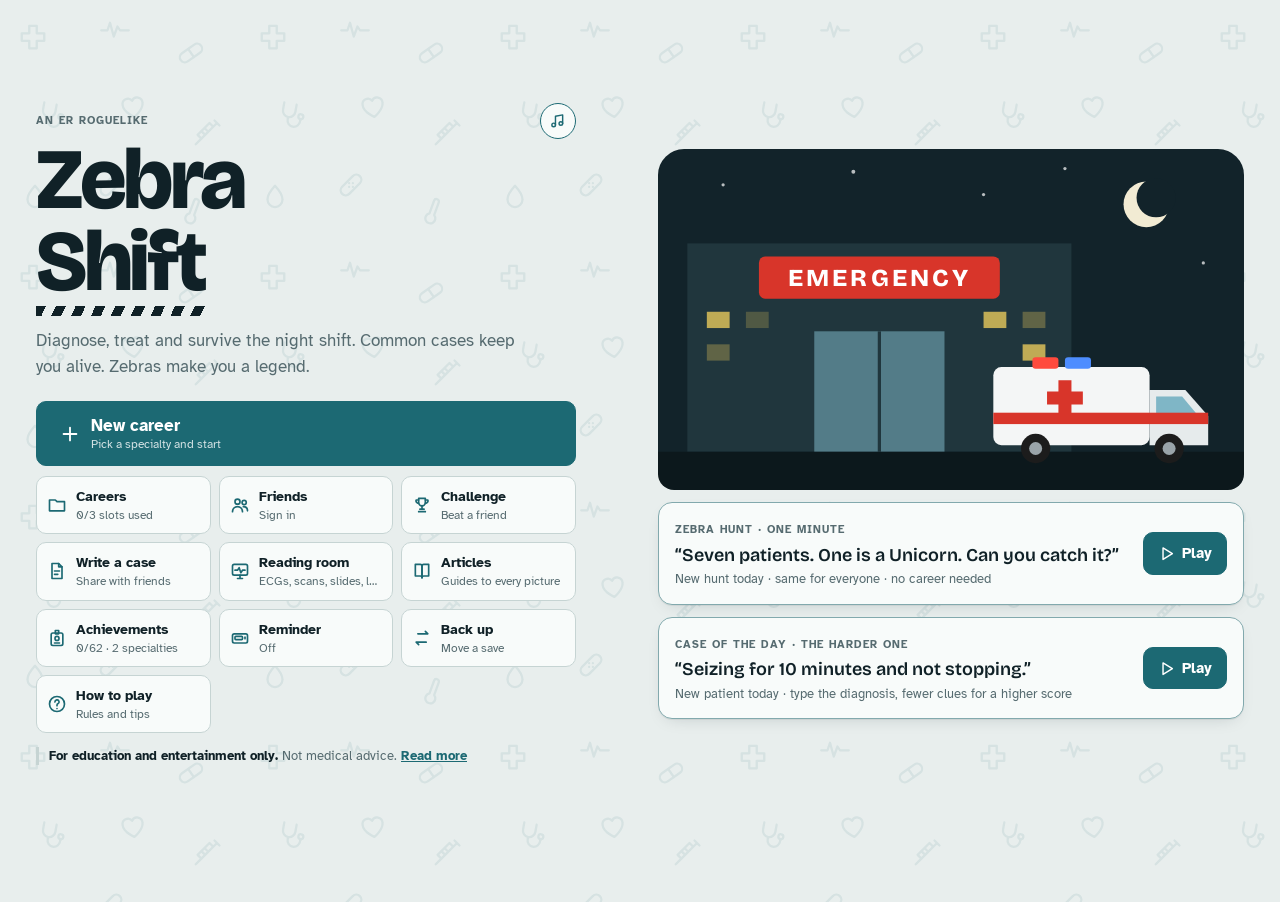
==== commit 8b57c3fe: "Make the lobby music drive harder: more drums, brighter, fewer beeps 128 bpm with a four-on-the-floo" ====
--- a/index.html
+++ b/index.html
@@ -4682,7 +4682,7 @@
     for(let k=0;k<n;k++){const o=actx.createOscillator(),g=actx.createGain(),t0=actx.currentTime+k*.22;o.frequency.value=f;o.type='square';g.gain.setValueAtTime(.05,t0);g.gain.exponentialRampToValueAtTime(.0001,t0+d);o.connect(g);g.connect(actx.destination);o.start(t0);o.stop(t0+d)}}catch(e){}
 }
 
-/* ---- Lobby ambience: HVAC hum, waiting-room murmur, distant monitors, PA chime and soft lobby music, all synthesised ---- */
+/* ---- Lobby music: a synthesised night-shift drive over the hospital's HVAC hum, waiting-room murmur, pumps and PA chime ---- */
 const AUD={ctx:null,amb:null,pref:{music:true}};
 try{const a=JSON.parse(localStorage.getItem('zebra-shift.audio')||'null');if(a&&typeof a==='object')AUD.pref=Object.assign(AUD.pref,a)}catch(e){}
 function saveAudioPref(){try{localStorage.setItem('zebra-shift.audio',JSON.stringify(AUD.pref))}catch(e){}}
@@ -4696,40 +4696,93 @@
   return b;
 }
 function impulse(ctx,sec){const len=Math.floor(ctx.sampleRate*sec),b=ctx.createBuffer(2,len,ctx.sampleRate);for(let c=0;c<2;c++){const d=b.getChannelData(c);for(let i=0;i<len;i++)d[i]=(Math.random()*2-1)*Math.pow(1-i/len,2.6)}return b}
-const CHORDS=[[261.63,329.63,392,493.88],[220,261.63,329.63,392],[174.61,220,261.63,329.63],[196,246.94,293.66,392]];
-const PENTA=[523.25,587.33,659.25,783.99,880,1046.5];
-function ambTone(A,{f,t,dur,g,type='sine',att=.01,to}){
-  const o=A.ctx.createOscillator(),v=A.ctx.createGain();o.type=type;o.frequency.value=f;
+// Night-shift drive in A minor at 128 bpm: four-on-the-floor kick, clap and snare, sixteenth hats, tom fills,
+// a pumping bass, bright stabs, a fast arpeggio and a lead hook when it peaks. Sections build and drop
+// (groove, busy, two peak sections, then a break with a snare roll and riser that crashes back in).
+const BPM=128,STEP=60/BPM/4;
+// one chord per bar: [bass root, arpeggio notes]
+const PROG=[[55,[440,523.25,659.25,880]],[43.65,[349.23,440,523.25,698.46]],[65.41,[523.25,659.25,783.99,1046.5]],[49,[392,493.88,587.33,783.99]]];
+const SECTIONS=[['groove',4],['busy',4],['peak',4],['peak',4],['break',2]];
+// the lead hook: which arpeggio note plays on each sixteenth (null = rest)
+const HOOK=[0,null,0,2,null,1,0,null,3,null,2,1,null,0,2,3];
+function ambNode(A,type,f,t,dur,g,to,{att=.004,glide=null,filt=null}={}){
+  const o=A.ctx.createOscillator(),v=A.ctx.createGain();o.type=type;o.frequency.setValueAtTime(f,t);if(glide)o.frequency.exponentialRampToValueAtTime(glide,t+dur*.6);
   v.gain.setValueAtTime(0,t);v.gain.linearRampToValueAtTime(g,t+att);v.gain.exponentialRampToValueAtTime(.0001,t+dur);
-  o.connect(v);to.forEach(n=>v.connect(n));o.start(t);o.stop(t+dur+.05);
-}
-function ambPad(A,f,t,len){
-  [-6,6].forEach(dt=>{const o=A.ctx.createOscillator(),v=A.ctx.createGain();o.type='sine';o.frequency.value=f;o.detune.value=dt;
-    v.gain.setValueAtTime(0,t);v.gain.linearRampToValueAtTime(.0055,t+2.4);v.gain.setValueAtTime(.0055,t+len-2.6);v.gain.linearRampToValueAtTime(0,t+len);
-    o.connect(v);v.connect(A.mus);o.start(t);o.stop(t+len+.1)});
-}
-function ambSchedule(A){
-  const now=A.ctx.currentTime,h=now+.6,N=A.next;
+  let src=o;if(filt){const fl=A.ctx.createBiquadFilter();fl.type='lowpass';fl.Q.value=filt.q||1;fl.frequency.setValueAtTime(filt.f,t);if(filt.to)fl.frequency.exponentialRampToValueAtTime(filt.to,t+dur);o.connect(fl);src=fl}
+  src.connect(v);to.forEach(n=>v.connect(n));o.start(t);o.stop(t+dur+.05);
+}
+function ambNoise(A,t,dur,g,to,{type='highpass',f=7000,q=.7,sweep=null,att=.002}={}){
+  const s=A.ctx.createBufferSource(),fl=A.ctx.createBiquadFilter(),v=A.ctx.createGain();s.buffer=A.white;
+  fl.type=type;fl.frequency.setValueAtTime(f,t);fl.Q.value=q;if(sweep)fl.frequency.exponentialRampToValueAtTime(sweep,t+dur);
+  v.gain.setValueAtTime(0,t);v.gain.linearRampToValueAtTime(g,t+att);v.gain.exponentialRampToValueAtTime(.0001,t+dur);
+  s.connect(fl);fl.connect(v);to.forEach(n=>v.connect(n));s.start(t,Math.random()*3);s.stop(t+dur+.05);
+}
+const ambKickHit=(A,t,g=.3)=>{ambNode(A,'sine',160,t,.24,g,[A.drum],{glide:45});ambNoise(A,t,.012,.05,[A.drum],{f:3000})};
+const ambClap=(A,t,g=.06)=>{[0,.011,.022].forEach(d=>ambNoise(A,t+d,.09,g,[A.drum,A.verb],{type:'bandpass',f:1500,q:1.2}));ambNoise(A,t,.17,g*.9,[A.drum],{type:'bandpass',f:2400,q:.7});ambNode(A,'triangle',200,t,.08,.05,[A.drum])};
+// One sixteenth note of music at time t
+function ambStep(A,t){
+  const i=A.si++,st=i%16,bar=Math.floor(i/16);
+  if(st===0){A.sb++;if(A.sb>=SECTIONS[A.sec][1]){A.sec=(A.sec+1)%SECTIONS.length;A.sb=0}}
+  const [mode,len]=SECTIONS[A.sec],[root,arp]=PROG[bar%PROG.length],D=[A.drum],M=[A.mus],R=Math.random;
+  const brk=mode==='break',busy=mode==='busy'||mode==='peak',peak=mode==='peak',lastBar=A.sb===len-1;
+  // a crash at the top of every busy section, and on the drop after a break
+  if(st===0&&A.sb===0&&busy||(st===0&&A.crashAt&&Math.abs(t-A.crashAt)<STEP/2)){ambNoise(A,t,1.4,.045,[A.drum,A.verb],{f:4500});A.crashAt=0}
+  if(!brk){
+    // four on the floor, with an extra push at the peak
+    if(st%4===0||(peak&&st===14&&R()<.6))ambKickHit(A,t);
+    // clap and snare on 2 and 4, ghost snares at the peak
+    if(st===4||st===12)ambClap(A,t);
+    if(peak&&(st===7||st===10||st===15)&&R()<.4)ambNoise(A,t,.06,.024,D,{type:'bandpass',f:2200,q:1});
+    // sixteenth hats, accented on the eighths, open on the off-beat
+    ambNoise(A,t,.03,st%2===0?.024:.013,D,{f:8500});
+    if(busy&&st%4===2)ambNoise(A,t,.15,.026,D,{f:7000});
+    // tom fill to close each phrase
+    if(busy&&lastBar&&st>=12)ambNode(A,'sine',[240,200,165,135][st-12],t,.18,.16,D,{glide:[240,200,165,135][st-12]*.7});
+  }else{
+    // break: a kick on the downbeat, then a snare roll building into the drop on the last bar
+    if(st===0&&A.sb===0)ambKickHit(A,t,.26);
+    if(lastBar&&st>=4)ambNoise(A,t,.07,.012+.004*(st-4),[A.drum,A.verb],{type:'bandpass',f:2000,q:.9});
+    if(lastBar&&st===0){ambNoise(A,t,STEP*16,.045,[A.drum,A.verb],{type:'bandpass',f:500,sweep:9000,q:2,att:STEP*14});A.crashAt=t+STEP*16}
+  }
+  // the monitor, only now and then while it is calm
+  if(mode==='groove'&&st===0&&bar%2===0)ambNode(A,'sine',1046.5,t,.06,.005,[A.mus]);
+  // pumping bass: root and octave in eighths, held through the break
+  if(brk){if(st===0)ambNode(A,'sawtooth',root,t,STEP*15,.08,M,{att:.05,filt:{f:300,to:900}})}
+  else if(st%2===0)ambNode(A,'sawtooth',st%4===2?root*2:root,t,STEP*1.6,.11,M,{filt:{f:2000,to:260,q:5}});
+  // bright off-beat stabs
+  if(busy&&(st===3||st===11||(peak&&st===6))&&R()<.85)arp.slice(0,3).forEach(f=>ambNode(A,'sawtooth',f,t,.15,.016,M,{filt:{f:6000,to:1500}}));
+  // fast arpeggio an octave up
+  if(busy||(brk&&A.sb===0)){if(R()<(peak?.95:.8)){const k=[0,1,2,3,2,1][st%6];ambNode(A,'square',arp[k]*2,t,.09,.012,[A.mus,A.verb],{filt:{f:8000}})}}
+  // the lead hook at the peak
+  if(peak&&HOOK[st]!=null)ambNode(A,'sawtooth',arp[HOOK[st]]*2,t,.13,.02,[A.mus,A.verb],{filt:{f:7000,to:2500,q:2}});
+  // very rarely, a pager somewhere down the corridor
+  if(st===0&&R()<.015)[0,1,0,1].forEach((k,j)=>ambNode(A,'square',k?1318.5:1046.5,t+j*.09,.07,.004,[A.far]));
+}
+function ambSchedule(A,until){
+  const now=A.ctx.currentTime,h=until||now+.6,N=A.next;
   for(const k in N)if(N[k]<now-.5)N[k]=now+.1+Math.random()*.4;
-  while(N.beep<h){if(Math.random()<.85)ambTone(A,{f:965,t:N.beep,dur:.09,g:.007,to:[A.far]});N.beep+=.92+Math.random()*.12}
-  while(N.pump<h){for(let k=0;k<3;k++)ambTone(A,{f:620,t:N.pump+k*.28,dur:.14,g:.006,type:'triangle',to:[A.far]});N.pump+=22+Math.random()*30}
-  while(N.chime<h){[784,659.25,523.25].forEach((f,k)=>{ambTone(A,{f,t:N.chime+k*.62,dur:1.9,g:.028,att:.004,to:[A.out,A.verb]});ambTone(A,{f:f*2,t:N.chime+k*.62,dur:.9,g:.005,att:.004,to:[A.verb]})});N.chime+=55+Math.random()*50}
-  while(N.chord<h){const ch=CHORDS[A.ci++%CHORDS.length];ch.forEach(f=>ambPad(A,f,N.chord,8.4));N.chord+=8}
-  while(N.note<h){if(Math.random()<.7){const f=pick(PENTA);ambTone(A,{f,t:N.note,dur:2.2,g:.011,att:.006,to:[A.mus]});ambTone(A,{f:f*2,t:N.note,dur:.8,g:.003,att:.006,to:[A.mus]})}N.note+=1.4+Math.random()*2.4}
+  while(N.step<h){ambStep(A,N.step);N.step+=STEP}
+  while(N.pump<h){for(let k=0;k<3;k++)ambNode(A,'triangle',620,N.pump+k*.28,.14,.005,[A.far]);N.pump+=22+Math.random()*30}
+  while(N.chime<h){[784,659.25,523.25].forEach((f,k)=>ambNode(A,'sine',f,N.chime+k*.62,1.9,.022,[A.out,A.verb]));N.chime+=70+Math.random()*60}
+}
+// The whole sound graph, so the same music can also be rendered offline for a preview
+function ambBuild(ctx,dest){
+  const out=ctx.createGain();out.gain.setValueAtTime(0,ctx.currentTime);out.gain.linearRampToValueAtTime(.85,ctx.currentTime+2);out.connect(dest);
+  const verb=ctx.createConvolver();verb.buffer=impulse(ctx,1.6);const wet=ctx.createGain();wet.gain.value=.22;verb.connect(wet);wet.connect(out);
+  const comp=ctx.createDynamicsCompressor();comp.threshold.value=-18;comp.ratio.value=4;comp.attack.value=.003;comp.release.value=.15;comp.connect(out);
+  const drum=ctx.createGain();drum.gain.value=.9;drum.connect(comp);
+  const mus=ctx.createBiquadFilter();mus.type='lowpass';mus.frequency.value=10000;mus.connect(comp);
+  const farF=ctx.createBiquadFilter();farF.type='lowpass';farF.frequency.value=2200;farF.connect(out);farF.connect(verb);
+  // the room underneath: air handling and the waiting-room murmur
+  const hv=ctx.createBufferSource();hv.buffer=noiseBuf(ctx,'brown');hv.loop=true;const hf=ctx.createBiquadFilter();hf.type='lowpass';hf.frequency.value=260;const hg=ctx.createGain();hg.gain.value=.04;hv.connect(hf);hf.connect(hg);hg.connect(out);hv.start();
+  const mu=ctx.createBufferSource();mu.buffer=noiseBuf(ctx,'pink');mu.loop=true;const mf=ctx.createBiquadFilter();mf.type='bandpass';mf.frequency.value=520;mf.Q.value=.9;const mg=ctx.createGain();mg.gain.value=.022;
+  mu.connect(mf);mf.connect(mg);mg.connect(out);mu.start();
+  const t=ctx.currentTime;
+  return{ctx,out,verb,mus,drum,far:farF,white:noiseBuf(ctx,'white'),srcs:[hv,mu],si:0,sec:0,sb:-1,crashAt:0,next:{step:t+.3,pump:t+14,chime:t+30}};
 }
 function ambStart(){
   if(AUD.amb)return;const ctx=audioCtx();if(!ctx)return;
-  try{
-    const out=ctx.createGain();out.gain.setValueAtTime(0,ctx.currentTime);out.gain.linearRampToValueAtTime(.85,ctx.currentTime+3);out.connect(ctx.destination);
-    const verb=ctx.createConvolver();verb.buffer=impulse(ctx,2.8);const wet=ctx.createGain();wet.gain.value=.35;verb.connect(wet);wet.connect(out);
-    const mus=ctx.createBiquadFilter();mus.type='lowpass';mus.frequency.value=1500;mus.connect(out);mus.connect(verb);
-    const farF=ctx.createBiquadFilter();farF.type='lowpass';farF.frequency.value=2200;farF.connect(out);farF.connect(verb);
-    const hv=ctx.createBufferSource();hv.buffer=noiseBuf(ctx,'brown');hv.loop=true;const hf=ctx.createBiquadFilter();hf.type='lowpass';hf.frequency.value=260;const hg=ctx.createGain();hg.gain.value=.05;hv.connect(hf);hf.connect(hg);hg.connect(out);hv.start();
-    const mu=ctx.createBufferSource();mu.buffer=noiseBuf(ctx,'pink');mu.loop=true;const mf=ctx.createBiquadFilter();mf.type='bandpass';mf.frequency.value=520;mf.Q.value=.9;const mg=ctx.createGain();mg.gain.value=.03;
-    const lfo=ctx.createOscillator();lfo.frequency.value=.13;const lg=ctx.createGain();lg.gain.value=.014;lfo.connect(lg);lg.connect(mg.gain);mu.connect(mf);mf.connect(mg);mg.connect(out);mg.connect(verb);mu.start();lfo.start();
-    const t=ctx.currentTime,A={ctx,out,verb,mus,far:farF,srcs:[hv,mu,lfo],ci:0,next:{beep:t+1,pump:t+14,chime:t+20,chord:t+.5,note:t+3}};
-    A.timer=setInterval(()=>{if(!document.hidden)ambSchedule(A)},250);AUD.amb=A;ambSchedule(A);
-  }catch(e){AUD.amb=null}
+  try{const A=ambBuild(ctx,ctx.destination);A.timer=setInterval(()=>{if(!document.hidden)ambSchedule(A)},200);AUD.amb=A;ambSchedule(A)}catch(e){AUD.amb=null}
 }
 function ambStop(){
   const A=AUD.amb;if(!A)return;AUD.amb=null;clearInterval(A.timer);
